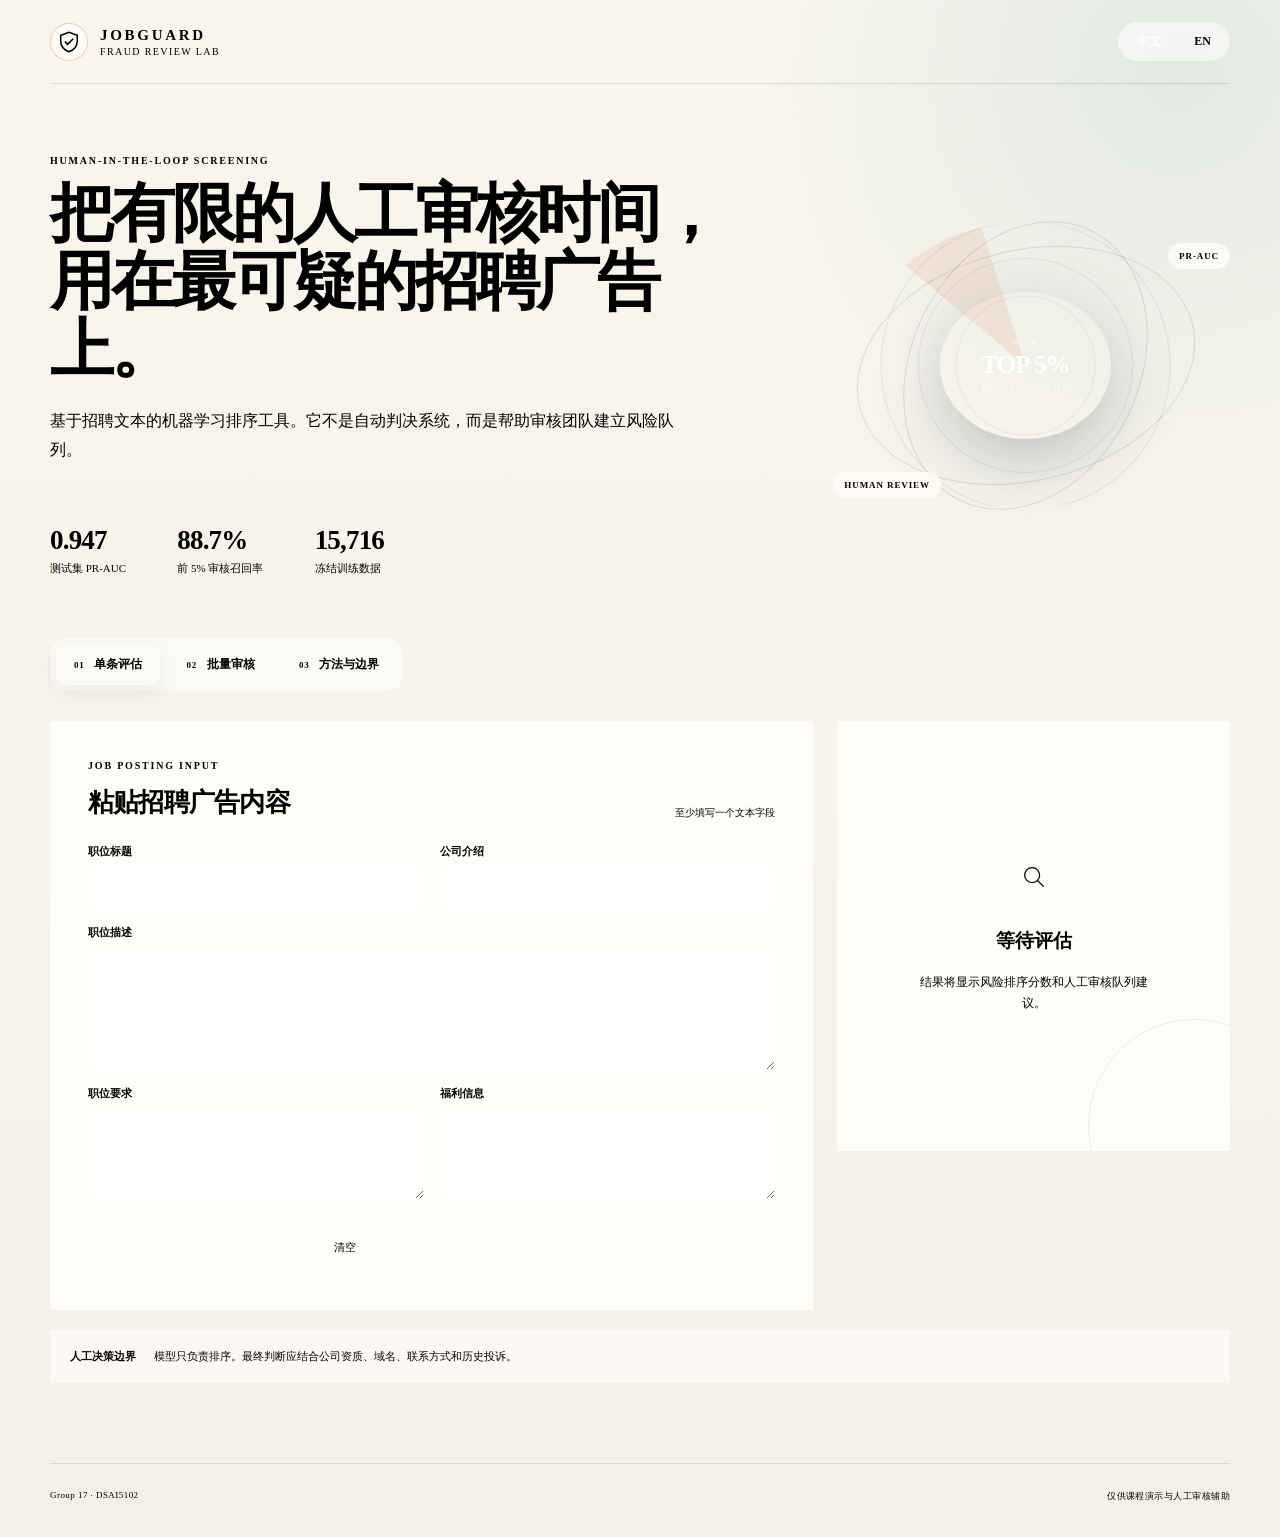
==== JobGuard.html @ 3f1218dc "Add standalone offline HTML application" ====
<!doctype html>
<html lang="zh-CN">
<head>
  <meta charset="utf-8">
  <meta name="viewport" content="width=device-width, initial-scale=1">
  <meta name="description" content="Bilingual human-in-the-loop job fraud review assistant">
  <title>JobGuard | Offline Fraud Review Assistant</title>
  <style>
500;600;700;800&family=Noto+Sans+SC:wght@400;500;600;700;800&display=swap");

:root {
  --ink: #10233d;
  --ink-soft: #314158;
  --muted: #6b7686;
  --paper: #f7f3ea;
  --panel: #fffdf8;
  --line: #d8dee6;
  --line-soft: #e8ebef;
  --orange: #d35f24;
  --orange-soft: #fae9df;
  --teal: #1c7b75;
  --teal-soft: #e1f2ef;
  --red: #aa3f42;
  --shadow: 0 18px 60px rgba(16, 35, 61, 0.08);
  --radius: 22px;
  font-family: "Manrope", "Noto Sans SC", -apple-system, BlinkMacSystemFont, "Segoe UI", sans-serif;
  color: var(--ink);
  background: var(--paper);
}

* { box-sizing: border-box; }

html { scroll-behavior: smooth; }

body {
  margin: 0;
  min-width: 320px;
  background:
    radial-gradient(circle at 92% 4%, rgba(28, 123, 117, 0.10), transparent 27rem),
    linear-gradient(180deg, #f9f6ee 0%, #f4f0e8 100%);
}

button, input, textarea { font: inherit; }

button { cursor: pointer; }

a { color: inherit; text-decoration: none; }

.page-shell {
  width: min(1180px, calc(100% - 36px));
  margin: 0 auto;
}

.topbar {
  min-height: 84px;
  display: flex;
  align-items: center;
  justify-content: space-between;
  border-bottom: 1px solid rgba(16, 35, 61, 0.12);
}

.brand {
  display: inline-flex;
  align-items: center;
  gap: 12px;
}

.brand-mark {
  width: 38px;
  height: 38px;
  display: grid;
  place-items: center;
  color: var(--orange);
  border: 1px solid rgba(211, 95, 36, 0.3);
  background: rgba(255, 255, 255, 0.55);
  border-radius: 50%;
}

.brand-mark svg { width: 24px; height: 24px; }

.brand strong {
  display: block;
  font-size: 15px;
  letter-spacing: 0.18em;
}

.brand small {
  display: block;
  margin-top: 2px;
  color: var(--muted);
  font-size: 10px;
  letter-spacing: 0.14em;
  text-transform: uppercase;
}

.language-switch {
  display: flex;
  gap: 3px;
  padding: 4px;
  border: 1px solid var(--line);
  border-radius: 999px;
  background: rgba(255, 255, 255, 0.55);
}

.lang-btn {
  border: 0;
  background: transparent;
  color: var(--muted);
  padding: 7px 15px;
  border-radius: 999px;
  font-size: 12px;
  font-weight: 700;
}

.lang-btn.active {
  background: var(--ink);
  color: white;
}

.hero {
  display: grid;
  grid-template-columns: minmax(0, 1.25fr) minmax(320px, 0.75fr);
  gap: clamp(28px, 7vw, 100px);
  align-items: center;
  padding: 70px 0 62px;
}

.eyebrow {
  margin: 0 0 12px;
  color: var(--orange);
  font-size: 10px;
  line-height: 1.4;
  font-weight: 800;
  letter-spacing: 0.18em;
}

.hero h1 {
  max-width: 760px;
  margin: 0;
  font-size: clamp(38px, 5vw, 66px);
  line-height: 1.06;
  letter-spacing: -0.05em;
  font-weight: 800;
}

.hero-text {
  max-width: 640px;
  margin: 24px 0 0;
  color: var(--ink-soft);
  font-size: 16px;
  line-height: 1.8;
}

.metric-strip {
  display: flex;
  gap: clamp(22px, 4vw, 52px);
  margin-top: 36px;
  padding-top: 24px;
  border-top: 1px solid var(--line);
}

.metric strong {
  display: block;
  font-size: 27px;
  letter-spacing: -0.03em;
}

.metric span {
  display: block;
  margin-top: 5px;
  color: var(--muted);
  font-size: 11px;
}

.hero-visual {
  position: relative;
  min-height: 350px;
  border-radius: 50%;
  isolation: isolate;
}

.radar-grid {
  position: absolute;
  inset: 9%;
  border-radius: 50%;
  background:
    radial-gradient(circle, transparent 31%, rgba(16, 35, 61, 0.06) 31.5%, transparent 32%),
    radial-gradient(circle, transparent 48%, rgba(16, 35, 61, 0.07) 48.5%, transparent 49%),
    radial-gradient(circle, transparent 65%, rgba(16, 35, 61, 0.08) 65.5%, transparent 66%),
    conic-gradient(from 245deg, transparent 0 18%, rgba(211, 95, 36, 0.10) 18% 27%, transparent 27% 100%);
}

.risk-orbit {
  position: absolute;
  border: 1px solid rgba(16, 35, 61, 0.12);
  border-radius: 50%;
}

.orbit-one { inset: 17% 8% 17% 8%; transform: rotate(-14deg); }
.orbit-two { inset: 7% 22%; transform: rotate(26deg); }

.risk-core {
  position: absolute;
  inset: 29%;
  display: flex;
  flex-direction: column;
  align-items: center;
  justify-content: center;
  color: white;
  background: var(--ink);
  border-radius: 50%;
  box-shadow: 0 24px 70px rgba(16, 35, 61, 0.24);
}

.risk-core span,
.risk-core small {
  font-size: 9px;
  letter-spacing: 0.18em;
  color: rgba(255,255,255,0.65);
}

.risk-core strong {
  margin: 4px 0;
  font-size: 25px;
  letter-spacing: -0.03em;
}

.floating-label {
  position: absolute;
  padding: 8px 11px;
  border: 1px solid var(--line);
  border-radius: 999px;
  color: var(--muted);
  background: rgba(255, 253, 248, 0.85);
  font-size: 9px;
  font-weight: 700;
  letter-spacing: 0.1em;
}

.label-a { top: 15%; right: 0; }
.label-b { bottom: 12%; left: 3%; }

.tabs {
  display: flex;
  gap: 8px;
  padding: 6px;
  width: fit-content;
  border-radius: 16px;
  border: 1px solid var(--line);
  background: rgba(255, 255, 255, 0.58);
}

.tab {
  display: flex;
  align-items: center;
  gap: 10px;
  padding: 12px 18px;
  border: 0;
  border-radius: 11px;
  background: transparent;
  color: var(--muted);
  font-size: 12px;
  font-weight: 700;
}

.tab-index {
  font-size: 9px;
  color: var(--orange);
  letter-spacing: 0.08em;
}

.tab.active {
  background: var(--panel);
  color: var(--ink);
  box-shadow: 0 7px 22px rgba(16, 35, 61, 0.07);
}

.panel {
  display: none;
  padding: 30px 0 80px;
}

.panel.active { display: block; animation: rise 0.32s ease both; }

@keyframes rise {
  from { opacity: 0; transform: translateY(7px); }
  to { opacity: 1; transform: none; }
}

.workspace {
  display: grid;
  grid-template-columns: minmax(0, 1.4fr) minmax(300px, 0.72fr);
  gap: 24px;
  align-items: start;
}

.form-card,
.result-card,
.table-card,
.method-card,
.threshold-panel {
  border: 1px solid var(--line);
  background: rgba(255, 253, 248, 0.94);
  box-shadow: var(--shadow);
}

.form-card {
  padding: clamp(24px, 4vw, 38px);
  border-radius: var(--radius);
}

.section-heading {
  display: flex;
  align-items: end;
  justify-content: space-between;
  gap: 20px;
  margin-bottom: 24px;
}

.section-heading h2,
.threshold-panel h2 {
  margin: 0;
  font-size: 26px;
  letter-spacing: -0.03em;
}

.section-copy {
  margin: 9px 0 0;
  color: var(--muted);
  font-size: 13px;
}

.required-hint {
  color: var(--muted);
  font-size: 10px;
}

.field-grid {
  display: grid;
  gap: 16px;
}

.two-col { grid-template-columns: repeat(2, minmax(0, 1fr)); }

.field {
  display: grid;
  gap: 8px;
  margin-bottom: 16px;
}

.field > span {
  color: var(--ink-soft);
  font-size: 11px;
  font-weight: 700;
}

.field input,
.field textarea {
  width: 100%;
  border: 1px solid var(--line);
  border-radius: 12px;
  background: white;
  color: var(--ink);
  padding: 13px 14px;
  font-size: 13px;
  outline: none;
  resize: vertical;
  transition: border-color .18s, box-shadow .18s;
}

.field input:focus,
.field textarea:focus {
  border-color: var(--teal);
  box-shadow: 0 0 0 3px rgba(28, 123, 117, 0.10);
}

.form-actions {
  display: flex;
  align-items: center;
  gap: 18px;
  margin-top: 8px;
}

.primary-btn,
.secondary-btn {
  border-radius: 999px;
  font-weight: 700;
  transition: transform .18s, box-shadow .18s, background .18s;
}

.primary-btn {
  display: inline-flex;
  justify-content: center;
  align-items: center;
  gap: 15px;
  border: 1px solid var(--ink);
  background: var(--ink);
  color: white;
  padding: 14px 24px;
  min-width: 220px;
  font-size: 12px;
}

.primary-btn:hover { transform: translateY(-1px); box-shadow: 0 12px 26px rgba(16,35,61,.18); }
.primary-btn:disabled { opacity: .55; cursor: wait; }
.primary-btn .arrow { color: var(--orange); font-size: 18px; }

.secondary-btn {
  display: inline-flex;
  justify-content: center;
  align-items: center;
  border: 1px solid var(--line);
  background: white;
  color: var(--ink);
  padding: 12px 18px;
  font-size: 11px;
}

.secondary-btn:hover { border-color: var(--ink); }
.compact { padding: 10px 15px; }

.text-btn {
  border: 0;
  background: transparent;
  color: var(--muted);
  padding: 8px;
  font-size: 11px;
}

.result-card {
  position: sticky;
  top: 20px;
  min-height: 430px;
  padding: 28px;
  border-radius: var(--radius);
  overflow: hidden;
}

.result-card::after {
  content: "";
  position: absolute;
  right: -70px;
  bottom: -80px;
  width: 210px;
  height: 210px;
  border: 1px solid rgba(16, 35, 61, 0.08);
  border-radius: 50%;
}

.result-empty {
  height: 370px;
  display: flex;
  flex-direction: column;
  align-items: center;
  justify-content: center;
  text-align: center;
}

.empty-icon {
  width: 68px;
  height: 68px;
  display: grid;
  place-items: center;
  color: var(--teal);
  border-radius: 50%;
  background: var(--teal-soft);
}

.empty-icon svg { width: 30px; }
.result-empty h3 { margin: 17px 0 6px; }
.result-empty p { max-width: 230px; color: var(--muted); font-size: 12px; line-height: 1.7; }

.result-content { position: relative; z-index: 1; }
.priority-pill {
  display: inline-flex;
  padding: 7px 12px;
  border-radius: 999px;
  background: var(--teal-soft);
  color: var(--teal);
  font-size: 11px;
  font-weight: 800;
}

.priority-pill.high { background: var(--orange-soft); color: var(--orange); }
.priority-pill.medium { background: #fff1d6; color: #99610d; }
.priority-pill.low { background: #e9f3e0; color: #567532; }

.score-line {
  display: flex;
  align-items: end;
  justify-content: space-between;
  margin: 30px 0 16px;
  color: var(--muted);
  font-size: 12px;
}

.score-line strong {
  color: var(--ink);
  font-size: 44px;
  line-height: 1;
  letter-spacing: -0.06em;
}

.risk-meter {
  position: relative;
  height: 16px;
  padding: 3px;
  border-radius: 999px;
  background: #e9e5dc;
}

.risk-track {
  width: 100%;
  height: 10px;
  border-radius: 999px;
  background: linear-gradient(90deg, #7da58f, #e2b44b 53%, #d35f24);
}

.risk-marker {
  position: absolute;
  top: -4px;
  left: 0;
  width: 4px;
  height: 24px;
  border-radius: 8px;
  background: var(--ink);
  box-shadow: 0 0 0 4px rgba(255,253,248,.9);
  transform: translateX(0);
  transition: left .55s cubic-bezier(.2,.8,.2,1);
}

.risk-labels {
  display: flex;
  justify-content: space-between;
  margin-top: 8px;
  color: var(--muted);
  font-size: 9px;
}

.result-note {
  margin: 28px 0 20px;
  color: var(--muted);
  font-size: 11px;
  line-height: 1.7;
}

.boundary-note {
  display: flex;
  gap: 18px;
  margin-top: 20px;
  padding: 17px 20px;
  border-left: 3px solid var(--orange);
  background: rgba(255, 253, 248, 0.72);
  color: var(--muted);
  font-size: 11px;
  line-height: 1.7;
}

.boundary-note strong { color: var(--ink); white-space: nowrap; }

.upload-zone {
  display: flex;
  flex-direction: column;
  align-items: center;
  justify-content: center;
  min-height: 320px;
  padding: 36px;
  border: 1.5px dashed #b7c0ca;
  border-radius: var(--radius);
  text-align: center;
  background: rgba(255,253,248,.62);
  transition: border-color .2s, background .2s;
}

.upload-zone.dragover { border-color: var(--teal); background: var(--teal-soft); }
.upload-icon { display: grid; place-items: center; width: 56px; height: 56px; border-radius: 50%; background: var(--ink); color: white; font-size: 10px; letter-spacing: .08em; }
.upload-zone h3 { margin: 18px 0 7px; }
.upload-zone p { max-width: 570px; margin: 0 0 20px; color: var(--muted); font-size: 12px; line-height: 1.7; }

.batch-status {
  margin: 18px 0;
  padding: 14px 17px;
  border-radius: 12px;
  background: var(--teal-soft);
  color: var(--teal);
  font-size: 12px;
}

.batch-status.error { background: #fae5e4; color: var(--red); }
.table-card { margin-top: 24px; border-radius: var(--radius); overflow: hidden; }
.table-toolbar { display: flex; justify-content: space-between; align-items: center; gap: 20px; padding: 22px 24px; border-bottom: 1px solid var(--line); }
.table-toolbar h3 { margin: 0; font-size: 18px; }
.table-scroll { max-height: 520px; overflow: auto; }
table { width: 100%; border-collapse: collapse; font-size: 11px; }
th, td { padding: 11px 14px; text-align: left; border-bottom: 1px solid var(--line-soft); white-space: nowrap; }
th { position: sticky; top: 0; background: var(--ink); color: white; font-size: 10px; letter-spacing: .03em; }
tbody tr:hover { background: #f8f5ee; }

.method-grid {
  display: grid;
  grid-template-columns: repeat(4, minmax(0, 1fr));
  gap: 16px;
}

.method-card {
  min-height: 250px;
  padding: 26px;
  border-radius: var(--radius);
}

.method-card.accent { background: var(--ink); color: white; border-color: var(--ink); }
.method-number { display: block; color: var(--orange); font-size: 10px; font-weight: 800; letter-spacing: .14em; }
.method-card h3 { margin: 42px 0 12px; font-size: 17px; }
.method-card p { margin: 0; color: var(--muted); font-size: 12px; line-height: 1.8; }
.method-card.accent p { color: rgba(255,255,255,.67); }

.threshold-panel {
  display: flex;
  gap: 30px;
  justify-content: space-between;
  align-items: center;
  margin-top: 18px;
  padding: 26px;
  border-radius: var(--radius);
}

.threshold-cards { display: flex; gap: 10px; }
.threshold-item { min-width: 120px; padding: 14px 16px; border-radius: 13px; background: var(--paper); }
.threshold-item span { display: block; color: var(--muted); font-size: 10px; }
.threshold-item strong { display: block; margin-top: 6px; font-size: 18px; }

.hidden { display: none !important; }

footer {
  display: flex;
  justify-content: space-between;
  padding: 26px 0 34px;
  border-top: 1px solid rgba(16,35,61,.12);
  color: var(--muted);
  font-size: 9px;
  letter-spacing: .05em;
}

@media (max-width: 900px) {
  .hero { grid-template-columns: 1fr; }
  .hero-visual { max-width: 420px; margin: 0 auto; width: 100%; }
  .workspace { grid-template-columns: 1fr; }
  .result-card { position: static; }
  .method-grid { grid-template-columns: repeat(2, minmax(0, 1fr)); }
  .threshold-panel { flex-direction: column; align-items: flex-start; }
}

@media (max-width: 640px) {
  .page-shell { width: min(100% - 24px, 1180px); }
  .hero { padding-top: 44px; }
  .hero h1 { font-size: 40px; }
  .metric-strip { gap: 16px; }
  .metric strong { font-size: 23px; }
  .metric span { font-size: 9px; }
  .tabs { width: 100%; overflow-x: auto; }
  .tab { flex: 1 0 auto; padding: 11px 12px; }
  .two-col { grid-template-columns: 1fr; }
  .section-heading, .table-toolbar, .boundary-note, footer { align-items: flex-start; flex-direction: column; }
  .method-grid { grid-template-columns: 1fr; }
  .method-card { min-height: 205px; }
  .threshold-cards { flex-wrap: wrap; }
  .form-card, .result-card { padding: 21px; }
}

</style>
</head>
<body>
  <div class="page-shell">
    <header class="topbar">
      <a class="brand" href="#">
        <span class="brand-mark" aria-hidden="true">
          <svg viewBox="0 0 32 32" role="img">
            <path d="M16 3 27 7v8c0 7-4.7 11.7-11 14C9.7 26.7 5 22 5 15V7l11-4Z" fill="none" stroke="currentColor" stroke-width="2"/>
            <path d="m11 16 3.1 3.1L21 12.3" fill="none" stroke="currentColor" stroke-width="2.2" stroke-linecap="round" stroke-linejoin="round"/>
          </svg>
        </span>
        <span>
          <strong>JOBGUARD</strong>
          <small>Fraud review lab</small>
        </span>
      </a>
      <div class="language-switch" role="group" aria-label="Language">
        <button class="lang-btn active" data-lang="zh" type="button">中文</button>
        <button class="lang-btn" data-lang="en" type="button">EN</button>
      </div>
    </header>

    <main>
      <section class="hero">
        <div class="hero-copy">
          <p class="eyebrow" data-i18n="hero_eyebrow">HUMAN-IN-THE-LOOP SCREENING</p>
          <h1 data-i18n="hero_title">把有限的人工审核时间，用在最可疑的招聘广告上。</h1>
          <p class="hero-text" data-i18n="hero_text">
            基于招聘文本的机器学习排序工具。它不是自动判决系统，而是帮助审核团队建立风险队列。
          </p>
          <div class="metric-strip">
            <div class="metric">
              <strong>0.947</strong>
              <span data-i18n="metric_test_ap">测试集 PR-AUC</span>
            </div>
            <div class="metric">
              <strong>88.7%</strong>
              <span data-i18n="metric_recall">前 5% 审核召回率</span>
            </div>
            <div class="metric">
              <strong>15,716</strong>
              <span data-i18n="metric_records">冻结训练数据</span>
            </div>
          </div>
        </div>
        <div class="hero-visual" aria-hidden="true">
          <div class="radar-grid"></div>
          <div class="risk-orbit orbit-one"></div>
          <div class="risk-orbit orbit-two"></div>
          <div class="risk-core">
            <span>RISK</span>
            <strong>TOP 5%</strong>
            <small>REVIEW QUEUE</small>
          </div>
          <span class="floating-label label-a">PR-AUC</span>
          <span class="floating-label label-b">HUMAN REVIEW</span>
        </div>
      </section>

      <nav class="tabs" aria-label="Application sections">
        <button class="tab active" data-tab="assess" type="button">
          <span class="tab-index">01</span>
          <span data-i18n="tab_single">单条评估</span>
        </button>
        <button class="tab" data-tab="batch" type="button">
          <span class="tab-index">02</span>
          <span data-i18n="tab_batch">批量审核</span>
        </button>
        <button class="tab" data-tab="method" type="button">
          <span class="tab-index">03</span>
          <span data-i18n="tab_method">方法与边界</span>
        </button>
      </nav>

      <section id="panel-assess" class="panel active">
        <div class="workspace">
          <form id="assess-form" class="form-card">
            <div class="section-heading">
              <div>
                <p class="eyebrow" data-i18n="form_eyebrow">JOB POSTING INPUT</p>
                <h2 data-i18n="form_title">粘贴招聘广告内容</h2>
              </div>
              <span class="required-hint" data-i18n="required_hint">至少填写一个文本字段</span>
            </div>

            <div class="field-grid two-col">
              <label class="field">
                <span data-i18n="field_title">职位标题</span>
                <input id="title" name="title" type="text" data-placeholder="title_placeholder" autocomplete="off">
              </label>
              <label class="field">
                <span data-i18n="field_company">公司介绍</span>
                <input id="company_profile" name="company_profile" type="text" data-placeholder="company_placeholder" autocomplete="off">
              </label>
            </div>
            <label class="field">
              <span data-i18n="field_description">职位描述</span>
              <textarea id="description" name="description" rows="6" data-placeholder="description_placeholder"></textarea>
            </label>
            <div class="field-grid two-col">
              <label class="field">
                <span data-i18n="field_requirements">职位要求</span>
                <textarea id="requirements" name="requirements" rows="4" data-placeholder="requirements_placeholder"></textarea>
              </label>
              <label class="field">
                <span data-i18n="field_benefits">福利信息</span>
                <textarea id="benefits" name="benefits" rows="4" data-placeholder="benefits_placeholder"></textarea>
              </label>
            </div>
            <div class="form-actions">
              <button id="assess-submit" class="primary-btn" type="submit">
                <span data-i18n="assess_button">评估审核优先级</span>
                <span class="arrow" aria-hidden="true">→</span>
              </button>
              <button id="clear-form" class="text-btn" type="button" data-i18n="clear_button">清空</button>
            </div>
          </form>

          <aside class="result-card" aria-live="polite">
            <div class="result-empty" id="result-empty">
              <div class="empty-icon">
                <svg viewBox="0 0 48 48" aria-hidden="true">
                  <circle cx="21" cy="21" r="12" fill="none" stroke="currentColor" stroke-width="2"/>
                  <path d="m30 30 9 9" stroke="currentColor" stroke-width="2" stroke-linecap="round"/>
                </svg>
              </div>
              <h3 data-i18n="result_empty_title">等待评估</h3>
              <p data-i18n="result_empty_text">结果将显示风险排序分数和人工审核队列建议。</p>
            </div>
            <div class="result-content hidden" id="result-content">
              <p class="eyebrow" data-i18n="result_eyebrow">REVIEW PRIORITY</p>
              <div id="priority-pill" class="priority-pill"></div>
              <div class="score-line">
                <span data-i18n="result_score_label">风险排序分数</span>
                <strong id="score-value">0.000</strong>
              </div>
              <div class="risk-meter">
                <div class="risk-track"></div>
                <div id="risk-marker" class="risk-marker"></div>
              </div>
              <div class="risk-labels">
                <span data-i18n="risk_routine">常规</span>
                <span data-i18n="risk_low">低</span>
                <span data-i18n="risk_medium">中</span>
                <span data-i18n="risk_high">高</span>
              </div>
              <p class="result-note" data-i18n="result_note">
                分数用于相对排序，不是概率，也不能单独作为诈骗结论。
              </p>
              <button id="assess-again" class="secondary-btn" type="button" data-i18n="assess_again">
                评估另一条广告
              </button>
            </div>
          </aside>
        </div>
        <div class="boundary-note">
          <strong data-i18n="boundary_title">人工决策边界</strong>
          <span data-i18n="boundary_text">模型只负责排序。最终判断应结合公司资质、域名、联系方式和历史投诉。</span>
        </div>
      </section>

      <section id="panel-batch" class="panel">
        <div class="section-heading">
          <div>
            <p class="eyebrow" data-i18n="batch_eyebrow">BATCH TRIAGE</p>
            <h2 data-i18n="batch_title">批量生成审核队列</h2>
            <p class="section-copy" data-i18n="batch_copy">上传 CSV，模型会按风险分数排序并生成可下载结果。</p>
          </div>
          <a id="sample-download" class="secondary-btn compact" href="#" data-i18n="sample_download">下载示例 CSV</a>
        </div>
        <div class="upload-zone" id="upload-zone">
          <input id="csv-file" type="file" accept=".csv,text/csv" hidden>
          <div class="upload-icon">CSV</div>
          <h3 data-i18n="upload_title">拖入文件或点击选择</h3>
          <p data-i18n="upload_text">支持 job_id、title、company_profile、description、requirements、benefits 列。</p>
          <button id="choose-file" class="secondary-btn" type="button" data-i18n="choose_file">选择 CSV</button>
        </div>
        <div id="batch-status" class="batch-status hidden"></div>
        <div id="batch-results" class="table-card hidden">
          <div class="table-toolbar">
            <div>
              <p class="eyebrow" data-i18n="batch_result_eyebrow">RANKED RESULTS</p>
              <h3 id="batch-summary"></h3>
            </div>
            <button id="download-results" class="primary-btn compact" type="button" data-i18n="download_results">下载结果 CSV</button>
          </div>
          <div class="table-scroll">
            <table id="results-table">
              <thead></thead>
              <tbody></tbody>
            </table>
          </div>
        </div>
      </section>

      <section id="panel-method" class="panel">
        <div class="method-grid">
          <article class="method-card">
            <span class="method-number">01</span>
            <h3 data-i18n="method_1_title">文本转为特征</h3>
            <p data-i18n="method_1_text">标题、公司介绍、职位描述、要求和福利被合并，并转换为 TF-IDF 一元词与二元词特征。</p>
          </article>
          <article class="method-card">
            <span class="method-number">02</span>
            <h3 data-i18n="method_2_title">线性模型排序</h3>
            <p data-i18n="method_2_text">Linear SVM 输出风险排序分数。模型根据验证集表现选择，而不是根据测试集反复调参。</p>
          </article>
          <article class="method-card">
            <span class="method-number">03</span>
            <h3 data-i18n="method_3_title">固定审核预算</h3>
            <p data-i18n="method_3_text">按 top 5%、10%、20% 建立审核队列，衡量有限人工时间能发现多少欺诈广告。</p>
          </article>
          <article class="method-card accent">
            <span class="method-number">!</span>
            <h3 data-i18n="method_4_title">不是概率，也不是判决</h3>
            <p data-i18n="method_4_text">SVM 分数没有经过概率校准。模型基于历史英文数据，不能替代人工调查或法律判断。</p>
          </article>
        </div>
        <div class="threshold-panel">
          <div>
            <p class="eyebrow" data-i18n="threshold_eyebrow">VALIDATION CUTOFFS</p>
            <h2 data-i18n="threshold_title">审核优先级阈值</h2>
          </div>
          <div id="threshold-cards" class="threshold-cards"></div>
        </div>
      </section>
    </main>

    <footer>
      <span>Group 17 · DSAI5102</span>
      <span data-i18n="footer_text">仅供课程演示与人工审核辅助</span>
    </footer>
  </div>

  <script>
const JOBGUARD_MODEL = {"features":["00","00 am","00 hour","00 hr","00 per","00 pm","00 to","000","000 00","000 000","000 candidates","000 companies","000 customers","000 depending","000 developers","000 employees","000 events","000 for","000 in","000 keystrokes","000 of","000 paying","000 people","000 per","000 products","000 professionals","000 projects","000 rated","000 retail","000 sq","000 sqft","000 square","000 tax","000 to","000 users","000 videos","000 websites","0001pt","0001pt mso","00am","00am 00pm","00am to","00pm","02","03","04","0400","06","08","08 14","09","0cm","0cm 4pt","0in","0in 4pt","0in line","0in mso","0pt","0pt font","0pt mso","10","10 00","10 000","10 0pt","10 12","10 15","10 20","10 and","10 hours","10 in","10 minutes","10 of","10 paid","10 to","10 years","10 you","100","100 000","100 and","100 best","100 big","100 biggest","100 boredom","100 company","100 countries","100 deloitte","100 demand","100 employees","100 family","100 million","100 mobile","100 of","100 people","100 pounds","100 publicly","100 specially","100 success","100 virtual","100 virtual100","100 years","1000","1000 customers","1000 on","100k","101","101 lehi","105","105 san","1099","10am","10g","10m","10th","10th st","11","11 00","11 0pt","11 14","11 years","110","110 positions","110 summarythis","115","115 mso","11am","11g","11th","11th best","12","12 00","12 000","12 15","12 hour","12 month","12 months","12 per","12 years","120","120 million","1200","1200 east","125","125 countries","13","13 languages","13 years","130","14","14 00","14 000","14 to","14 years","140","140 years","15","15 000","15 20","15 30","15 750","15 commission","15 days","15 hours","15 minutes","15 of","15 per","15 year","15 years","150","150 000","150 countries","1500","1500 job","1500 jobs","1500 usd","15th","16","16 18","16 24","160","1600","1600 websites","17","17 is","17 years","170","1750","1750 corpus","18","18 000","18 call","18 months","18 year","18 years","180","180 day","180 new","1853","1853 and","186","186 destinations","1871","1871 from","1871 has","1871 is","1871 isn","19","19 years","1929","1929 by","1929 the","1943","1943 branch","1950","1950 and","1956","1956 the","1960","1960 after","1963","1963 and","1964","1964 as","1970","1970 under","1972","1972 and","1973","1976","1976 significant","1978our","1978our goal","1980","1982","1982 we","1984","1985","1987","1988","1988 working","1989","1989 we","1991","1991 from","1992","1992 for","1993","1994","1994 as","1995","1995 the","1997","1997 founded","1998","1998 the","1999","1999 we","1b","1m","1pm","1st","1st and","1st of","20","20 00","20 000","20 30","20 automatically","20 days","20 different","20 hottest","20 hours","20 of","20 or","20 passionate","20 per","20 to","20 years","200","200 000","200 cost","200 employees","200 environmental","200 in","200 papa","200 people","200 staff","2000","2000 and","2000 organizations","2001","2001 is","2002","2002 and","2003","2003 2008","2003 we","2004","2004 and","2005","2005 2008","2005 and","2005 as","2005 in","2005 today","2005 we","2006","2006 by","2006 we","2007","2007 2010","2007 and","2007 to","2008","2008 2012","2008 and","2008 r2","2009","2009 and","2009 industrial","2009 launched","2009 the","2009 we","200k","201","201 mcallen","2010","2010 2013","2010 and","2010 by","2010 hot","2010 in","2010 since","2010 we","2011","2011 2012","2011 and","2011 in","2011 intercom","2011 medopad","2011 national","2011 victor","2011 we","2011 with","2012","2012 and","2012 by","2012 spotsource","2012 we","2013","2013 and","2013 massive","2013 now","2013 setting","2013 the","2013 turnover","2013 we","2013top","2013top shop","2013what","2013what we","2013work","2013work in","2014","2014 and","2014 at","2014 optimal","2014 qubit","2014 this","2014 top","2014 we","2014 with","2014please","2014please note","2015","2015 we","2016","2016 to","2018","2018 ryanair","202","207","207 miami","20m","21","21 years","210","210 32","210 north","21m","21m and","21st","21st century","22","22 000","22 million","220","220 year","23","23464","23464 attn","24","24 365","24 7comprehensive","24 days","24 for","24 hour","24 hours","24 if","24 networks","24 year","24x7","24x7 access","25","25 000","25 countries","25 days","25 hours","25 hr","25 million","25 of","25 offices","25 people","25 years","250","250 000","250 employees","250 million","250 monks","250 permanent","250 positions","252","252 arlington","252 san","25k","26","27","28","28 000","28 days","29","2907","2907 interviewing","2907 this","2d","2m","2nd","2yrs","30","30 000","30 210","30 am","30 countries","30 days","30 grooming","30 hours","30 million","30 minutes","30 more","30 off","30 office","30 pm","30 pounds","30 research","30 to","30 we","30 year","30 years","300","300 million","300 new","300 stores","30am","30k","30pm","31","32","32 59","32 countries","33","33 546","33073office","33073office phone_c90b6ca89acd18d9e31ea3590b4ad76605721bc372025598fe9e1e60cf428551","33169","33169 keywords","34","34 years","35","35 000","35 markets","35 million","35 years","350","350 gr","35k","35m","35m in","36","360","360 degree","360 survey","361","361 400","365","37","39","39 33","3d","3d graphics","3d modeling","3d printer","3d printing","3g","3m","3rd","3rd level","3rd parties","3rd party","40","40 000","40 50","40 billion","40 countries","40 hour","40 hours","40 hrs","40 lbs","40 markets","40 million","40 vacation","40 years","400","400 2907","401","401 and","401 benefits","401 plan","401 retirement","401 with","401k","401k and","401k plan","401k program","401k retirement","401k url_c801649eeb4007728c8f41b2d6629d92c2295ff77e1f2d401d7696ce3569db63","401k we","401k with","40k","410","410 houston","4100","4100 powerline","417","417 houston","42","424","424 9651","44","45","45 000","45 countries","45 languages","45 states","450","450 locations","454","454 houston","45k","45k 67k","46","47","47 hour","47billion","47billion is","48","49","4pm","4pt","4pt 0in","4pt mso","4th","4th biggest","50","50 000","50 and","50 award","50 billion","50 countries","50 general","50 grossing","50 growth","50 hr","50 lbs","50 locally","50 million","50 of","50 on","50 per","50 personsimprove","50 pounds","50 years","500","500 000","500 and","500 certified","500 clients","500 companies","500 design","500 employees","500 global","500 highly","500 partner","500 people","500 per","500 unify","5000","5000 list","5000 sqft","501","50k","50lbs","511","511 harlingen","524","529","53","530","530 dallas","546","546 uae","55","55 lbs","55 pounds","55 team","55lbs","55lbs or","56","56 39","59","59 350","5m","5pm","5pm 361","60","60 000","60 by","60 days","60 markets","60 million","60 second","60 years","600","600 daily","600 engineers","600 low","60k","62","62 employees","63","65","65 000","650","650mm","650mm in","6520","6520 indian","66","67","67k","67k per","69","69 bases","6am","6pm","6th","70","70 000","70 million","70 of","700","700 clients","700 contracted","7000","7000 hours","703","70m","70m year","71","71 markets","737","737 800","75","75 lbs","75 of","75 pounds","75 travel","750","75244222","75244222 van","757","757 424","75lbs","75lbs drug","760114101","760114101 mcewen","77","77 per","770362201","770362201 collins","770589896","770589896 bissonnet","770921100","770921100 nasa","782292855","782292855 mangum","782323463","782323463 magic","7840115600","7840115600 san","785041111","785041111 park","785501001","785501001 10th","7am","7comprehensive","7comprehensive reference","7m","7m people","80","80 000","80 hour","80 of","80 vacation","80 years","800","800 aircraft","8000","8000 professionals","802","80k","81","81 offices","84043","84043 with","85","86","86 million","8am","8am 5pm","8pm","8th","90","90 000","90 and","90 day","90 days","90 of","90 off","90 people","90 seconds","90 url_8c5dd1806f97ab90876d9daebeb430f682dbc87e2f01549b47e96c7bff2ea17e","90 url_e2ad0bde3f09a0913a486abdbb1e6ac373bb3310f64b1fbcf550049bcba4a17b","90 url_fbe6559afac620a3cd2c22281f7b8d0eef56a73e3d9a311e2f1ca13d081dd630","9000","9000 customer","90k","90k inclusive","92","92 000","95","95 hour","950","9651","9651 and","971","971 56","98","99","99 mso","9am","9am 5pm","9am 6pm","9am isn","9pm","TM","TM our","TM this","TM we","aa","aaa","aan","aan de","aan die","aan het","ab","abakus","abap","abc","abc sales","abc supply","aberdeen","aberdeen durham","abilities","abilities and","abilities are","abilities as","abilities then","abilities to","abilitiesexperience","abilitiesexperience executing","ability","ability and","ability in","ability of","ability required","ability to","abilityability","abilityability to","able","able and","able to","abound","about","about 30","about 50","about all","about and","about any","about apex","about apexapex","about argenta","about at","about being","about both","about bringing","about building","about caring","about changing","about collaboration","about creating","about customer","about delivering","about design","about developing","about digital","about disability","about doing","about each","about events","about every","about finding","about food","about getting","about great","about hands","about helping","about how","about improving","about in","about it","about making","about managing","about mobile","about new","about organizations","about our","about paper","about people","about product","about products","about providing","about quality","about sending","about social","about software","about sprint","about technology","about that","about the","about their","about these","about this","about to","about treating","about trying","about twenty","about ucp","about us","about using","about uswe","about we","about web","about what","about where","about which","about workable","about working","about you","about your","about yourself","about youyou","above","above all","above and","above average","above location","above market","above mentioned","above our","above the","above themselves","above your","abreast","abreast of","abroad","abroad and","abroad conversational","abroad driven","abroad moni","abroad open","abroad play","abroad to","abroad we","abroad without","absence","absence of","absolute","absolutely","absolutely free","absolutely love","absolutely no","abstract","abuse","abuse counselor","abzorba","abzorba games","ac","ac dc","aca","academia","academia we","academic","academic and","academic background","academic challenge","academic credentials","academic environment","academic excellence","academic needs","academic record","academy","academy blik","acca","accel","accel partners","accelerate","accelerate our","accelerate the","accelerate their","accelerated","accelerating","acceleration","accelerator","accelerator graduates","accelerator in","accenture","accept","accept and","accept applications","accept mediocritymust","accept ownership","accept payments","accept unsolicited","acceptable","acceptable for","acceptable the","acceptance","acceptance criteria","acceptance testing","accepted","accepted accounting","accepting","accepting resumes","access","access and","access control","access funding","access grammar","access patient","access to","access your","accessibility","accessible","accessible and","accessible technology","accessing","accessories","accessquiet","accessquiet work","accessunlimited","accessunlimited vacation","accident","accident we","accidental","accidental death","accidents","accion","accion story","acclaimed","acclaimed scientists","accolades","accolades including","accommodate","accommodation","accommodation and","accommodation due","accommodation for","accommodation leave","accommodations","accommodations are","accommodations may","accommodationsability","accommodationsability to","accommodationssort","accommodationssort and","accommodationswillingness","accommodationswillingness and","accompanied","accompanied by","accompany","accomplish","accomplish goals","accomplish more","accomplished","accomplishes","accomplishing","accomplishing related","accomplishment","accomplishments","accordance","accordance with","according","according to","accordingly","accordingly everyone","accordinglywork","accordinglywork in","account","account amp","account and","account coordinator","account development","account director","account executive","account executiveas","account executives","account for","account fsa","account information","account management","account manager","account managers","account planningsuccessfully","account plans","account prioritization","account reconciliations","account resourcing","account strategyeffectively","account team","account the","accountabilities","accountabilities would","accountability","accountability and","accountability for","accountable","accountable and","accountable for","accountable gym","accountable to","accountable we","accountablegym","accountablegym membership","accountancy","accountant","accountant to","accountant will","accountants","accountants and","accountcommuter","accountcommuter benefitspromotional","accounted","accounting","accounting and","accounting clerk","accounting department","accounting experience","accounting finance","accounting for","accounting functions","accounting human","accounting is","accounting manager","accounting operations","accounting or","accounting principles","accounting software","accounting system","accounting systems","accounting team","accounts","accounts and","accounts for","accounts in","accounts including","accounts payable","accounts receivable","accounts the","accounts to","accounts we","accounts when","accounts with","accounts within","accounts you","accountshandle","accountshandle customer","accountslife","accountslife insurance","accreditation","accreditations","accreditations including","accredited","accredited college","accredited medication","accredited university","accruals","accrue","accrued","accuracy","accuracy and","accuracy for","accuracy of","accuracyperform","accuracyperform data","accurate","accurate and","accurate data","accurate delivery","accurate forecasts","accurate information","accurate manner","accurate records","accurate reporting","accurately","accurately and","accurately to","accuride","accuride precision","achieve","achieve american","achieve and","achieve astounding","achieve business","achieve common","achieve company","achieve goals","achieve great","achieve industry","achieve long","achieve maximum","achieve operational","achieve our","achieve positive","achieve results","achieve revenue","achieve sales","achieve success","achieve that","achieve the","achieve their","achieve these","achieve this","achieve your","achieved","achieved by","achieved through","achievement","achievement and","achievement of","achievements","achievements and","achiever","achievers","achievers we","achieves","achieving","achieving high","achieving results","achieving sales","achieving targets","achieving ten","achieving the","acknowledge","acknowledge that","acknowledged","acknowledgement","acls","acquire","acquire and","acquire new","acquired","acquired by","acquired from","acquired skills","acquiring","acquiring and","acquiring new","acquisition","acquisition and","acquisition engagement","acquisition firm","acquisition marketing","acquisition of","acquisition partners","acquisition processessuccessfully","acquisition staffing","acquisition team","acquisition testing","acquisitions","acquisitions and","acre","acrobat","across","across 18","across 60","across 600","across 81","across all","across any","across australia","across both","across broad","across canada","across channels","across departments","across different","across disciplines","across entire","across europe","across functions","across international","across london","across many","across more","across multiple","across north","across number","across our","across paid","across platforms","across range","across several","across teams","across the","across three","across varied","across variety","across various","across wide","act","act and","act as","act fdcpa","act in","act of","act on","actieve","acting","acting as","action","action agencies","action and","action are","action as","action employer","action equal","action is","action items","action oriented","action partnership","action plan","action plans","action sports","action to","action was","actionable","actionable and","actionable as","actionable insights","actionable user","actions","actions and","actions are","actions in","actions to","actionscript","activate","activating","activation","activations","active","active academic","active and","active candidate","active classroom","active directory","active imagination","active in","active listening","active role","active users","actively","actively foster","actively involved","actively listening","actively monitor","actively participate","actively participating","actively recruiting","actively seeking","actively seeks","actively used","activiteiten","activiteiten op","activities","activities amp","activities and","activities are","activities as","activities for","activities in","activities include","activities including","activities job","activities of","activities on","activities perform","activities provide","activities sorting","activities such","activities that","activities the","activities to","activities we","activities which","activities will","activities with","activities within","activities you","activitiesdemonstrated","activitiesdemonstrated experience","activitiestraining","activitiestraining amp","activity","activity and","activity in","activity of","activity on","activity reports","activity to","acts","acts as","actual","actually","actually huge","actually matter","actually want","acumen","acumen and","acumen to","acupuncture","acupuncture daily","acute","acute care","ad","ad amp","ad campaigns","ad copy","ad delivery","ad exchange","ad hoc","ad inventory","ad network","ad networks","ad operations","ad sales","ad serving","ad tech","ad units","ada","adapt","adapt and","adapt easily","adapt english","adapt material","adapt quickly","adapt the","adapt to","adaptability","adaptability and","adaptable","adaptable and","adaptable to","adapting","adapting to","adaptive","adapts","adbrain","adcash","adcash platform","adcopy","adcopy and","add","add an","add greater","add intelligence","add more","add new","add on","add ons","add to","add value","added","added advantage","added philosophy","added services","added to","added value","addicted","addicted patients","addiction","addiction and","addiction to","addiction we","addictions","adding","adding context","adding new","adding team","adding to","adding value","adding wilsonart","addition","addition each","addition mercer","addition the","addition this","addition to","addition we","addition you","additional","additional benefits","additional day","additional duties","additional employee","additional hours","additional information","additional language","additional languages","additional products","additional requirements","additional responsibilities","additional services","additional skills","additional tasks","additionally","additionally the","additionally you","additions","additions were","additive","additive manufacturing","address","address 4100","address and","address customer","address email_e8efcf62a68b682bfb8fcc86c8c05ec5b0b8c9afa3310079ab513dbf73ccfd25","address is","address the","address their","addressed","addresses","addresses the","addressing","addressing the","adds","adept","adept at","adequate","adequately","adform","adform is","adhere","adhere and","adhere to","adhered","adhered to","adherence","adherence to","adheres","adheres to","adhering","adhering to","adidas","adjust","adjust quickly","adjust to","adjusted","adjusting","adjustments","adjustments as","adjustments to","adjusts","adkins","adkins url_ed9094c60184b8a4975333957f05be37e69d3cdb68decc9dd9a4242733cfd7f7","adm","admin","admin and","admin apprenticeship","admin assistant","admin during","admin nvq","admin support","administer","administer companies","administer medications","administered","administering","administering medication","administers","administration","administration and","administration duties","administration experience","administration for","administration in","administration of","administration or","administration skills","administration tasks","administration time","administrations","administrations all","administrative","administrative and","administrative assistant","administrative duties","administrative experience","administrative functions","administrative it","administrative skills","administrative skillsdemonstrated","administrative staff","administrative support","administrative tasks","administrative these","administrative work","administrator","administrator for","administrator to","administrator will","administrators","administrators and","admission","admission app","admissions","admitting","admitting mistakes","adobe","adobe creative","adobe cs","adobe illustrator","adobe photoshop","adopt","adopt new","adopted","adopted by","adopting","adoption","adoption and","adoption of","adoption with","adp","ads","ads and","ads every","ads here","ads per","ads security","adt","adtech","adtech space","adthena","adthena is","adult","adults","adults who","adults with","advance","advance in","advance our","advance the","advance within","advance without","advance your","advanced","advanced analytics","advanced applications","advanced degree","advanced excel","advanced experience","advanced french","advanced internal","advanced knowledge","advanced level","advanced machine","advanced math","advanced mobile","advanced simple","advanced skills","advanced technologies","advanced threat","advanced understanding","advanced web","advancement","advancement and","advancement are","advancement as","advancement in","advancement mileage","advancement opportunities","advancement see","advancement through","advancement we","advancement within","advancements","advances","advancing","advantage","advantage but","advantage experience","advantage in","advantage of","advantage we","advantage with","advantageexperience","advantageous","advantages","advantages deliver","advantages is","advantages of","adventure","adventures","adventures in","adverse","adverse weather","advertise","advertised","advertisement","advertisements","advertisements served","advertisements which","advertiser","advertiser for","advertisers","advertisers adthena","advertisers and","advertisers like","advertisers to","advertising","advertising agencies","advertising agency","advertising and","advertising campaigns","advertising in","advertising industry","advertising inventory","advertising is","advertising marketing","advertising media","advertising network","advertising or","advertising platform","advertising retail","advertising sales","advertising social","advertising solutions","advertising space","advertising technology","advertising television","advertising veterans","advice","advice and","advice in","advice on","advice to","advise","advise and","advise on","advised","adviser","advisers","advisers adding","advisers and","advising","advisor","advisor and","advisor on","advisor services","advisor to","advisor websites","advisors","advisors and","advisors is","advisors partner","advisors we","advisory","advisory board","advisory domains","advisory services","advocacy","advocacy and","advocacy with","advocate","advocate construction","advocate for","advocates","advocates and","advocates of","advocating","adweek","adweek 2013what","adwords","adwords analytics","adwords and","adwords campaigns","ae","aecom","aegean","aegean airlines","aei","aei tei","aerial","aerial vehicles","aeronautics","aeronautics pharmaceutical","aerospace","aesthetic","aesthetics","affairs","affect","affect financial","affect the","affected","affecting","affecting the","affects","affiliate","affiliate manager","affiliate marketing","affiliate risking","affiliated","affiliates","affiliates and","affiliation","affinity","affinity for","affinity with","affirmative","affirmative action","afford","affordable","affordable and","affordable benefits","affordable housing","affordable medical","affordable outpatient","affordable tools","affordable treatment","affordably","affordably turn","afforded","afforded this","afforded whether","affords","affords plenty","aficionados","aficionados at","aflac","aflac health","aflac supplemental","aforementioned","afraid","afraid of","afraid to","africa","africa and","africa the","african","after","after 60","after 90","after adding","after all","after each","after effects","after first","after hours","after months","after one","after our","after six","after successful","after that","after the","after this","after training","after work","after year","after years","after you","afternoon","ag","ag unify","again","again by","against","against the","age","age color","age groups","age marital","age or","age religion","age sex","age sexual","aged","agencies","agencies alike","agencies amp","agencies and","agencies became","agencies in","agencies please","agencies publishers","agencies television","agencies the","agencies to","agencies we","agenciesif","agenciesif you","agency","agency and","agency based","agency best","agency environment","agency established","agency experience","agency focused","agency for","agency holidays","agency in","agency is","agency of","agency or","agency providing","agency recruitmentit","agency resumes","agency specialising","agency that","agency to","agency undertakes","agency we","agency with","agenda","agendas","agent","agent inbound","agent we","agents","agents and","agents chat","agents to","agents work","ages","aggregate","aggregation","aggregator","aggregator in","aggregators","aggregators ranging","aggressive","aggressive growth","aggressive sales","aggressively","aggressively expanding","agile","agile and","agile can","agile delivery","agile development","agile environment","agile methodologies","agile methodology","agile practices","agile process","agile product","agile project","agile scrum","agile software","agile startup","agile team","agile teams","agility","agility for","aging","agnostic","agnostic approach","ago","ago continues","agogo","agogo helps","agree","agreed","agreed timescales","agreed upon","agreement","agreement and","agreement with","agreements","agreements and","agricultural","agriculture","agriculture and","agriculture technology","agriculture we","agronomist","agronomist physicist","ahead","ahead and","ahead of","ahead types","aheadmission","aheadmission our","ai","aid","aid and","aid in","aid the","aide","aided","aides","aides our","aiding","aids","aim","aim for","aim group","aim is","aim of","aim to","aimed","aimed at","aiming","aiming to","aims","aims to","air","air and","air tickets","airbnb","airbnb and","airborne","airborne in","airborne particles","aircraft","aircraft ryanair","aircraft type","aircraft victor","aircraft which","airenvy","airenvy is","aires","aires and","airline","airline operating","airlines","airlines mondelez","airmembership","airmembership at","airport","airport around","airport road","aix","ajax","ajax and","ajax javascript","ajax json","aka","aker","aker solutions","al","alarm","alarm security","alarms","alba","alba is","albany","albany area","albany charter","albany that","albert","albert einstein","alberta","alcohol","alert","alerting","alerts","alerts on","alex","alexander","alexandria","algebra","algorithm","algorithmic","algorithms","algorithms and","algorithms for","algorithms machine","algorithms to","alien","align","align the","align their","align with","aligned","aligned curriculum","aligned to","aligned with","aligning","alignment","alignment with","aligns","aligns with","alike","alike and","alike you","aliquam","all","all about","all accounting","all accounts","all across","all activities","all ages","all american","all applicable","all applicants","all applications","all areas","all around","all aspects","all assigned","all associated","all at","all available","all bank","all benefits","all business","all candidates","all channels","all client","all clients","all closing","all come","all communication","all communications","all company","all components","all content","all corners","all current","all customer","all customers","all customized","all daily","all data","all day","all delivery","all department","all departments","all design","all digital","all documentation","all documents","all dogs","all drivers","all duties","all elements","all else","all employees","all enjoy","all ethical","all events","all expenses","all experienced","all experts","all facets","all fbn","all federal","all financial","all food","all for","all forms","all from","all full","all functional","all functions","all have","all health","all in","all incidents","all inclusive","all incoming","all incrediblue","all information","all internal","all interns","all is","all it","all items","all job","all jobs","all just","all key","all kinds","all levels","all logs","all love","all major","all majors","all managed","all marketing","all members","all mobile","all necessary","all new","all of","all office","all on","all online","all opportunitiesleverage","all or","all other","all our","all over","all paperwork","all part","all parties","all parts","all patients","all phases","all platforms","all positions","all possible","all potential","all product","all production","all products","all project","all projects","all qualified","all reflective","all regions","all regulatory","all related","all relevant","all represented","all required","all safety","all sales","all sap","all sections","all sectors","all service","all share","all sizes","all social","all sorts","all staff","all stages","all stakeholders","all star","all students","all successful","all successfully","all super","all support","all take","all tasks","all team","all technical","all that","all the","all their","all these","all things","all this","all those","all three","all times","all too","all trades","all training","all treats","all types","all very","all visual","all walks","all we","all weather","all while","all with","all within","all work","all working","all you","all your","allen","allen amp","allergen","allergen removal","allergic","allergic to","alliance","alliances","alliances with","allied","allied health","allocate","allocated","allocation","allocation and","allocation decisions","allocation of","allow","allow content","allow enough","allow for","allow our","allow people","allow students","allow them","allow us","allow you","allowance","allowance and","allowance for","allowance mobile","allowancepersonal","allowancepersonal loansflexible","allowances","allowances tax","allowancetransportation","allowancetransportation allowancepersonal","allowed","allowed by","allowing","allowing all","allowing them","allowing us","allowing you","allows","allows an","allows anyone","allows companies","allows employers","allows every","allows for","allows goldleaf","allows retailers","allows smes","allows teams","allows them","allows us","allows users","allows you","allstate","allstate and","alm","almost","almost 000","almost 30","almost 500","almost any","alone","alone and","alone makes","alone while","along","along side","along the","along with","alongside","alongside other","alongside our","alongside silverstripe","alongside super","alongside the","alpha","alpha iota","alpha lambda","alpha nu","alpha phi","alpha pi","alpha sigma","alpha sigmaf","alpha tau","already","already attracted","already been","already established","already have","already hugely","already in","already live","already operating","already solved","als","als een","also","also an","also are","also as","also assist","also assisting","also at","also available","also be","also believe","also bring","also build","also building","also consider","also contributing","also develop","also developing","also diversity","also do","also encourage","also enjoy","also essential","also following","also get","also has","also have","also help","also important","also in","also include","also includes","also involve","also keep","also know","also looking","also love","also make","also means","also need","also of","also offer","also offers","also our","also part","also play","also position","also prefer","also promote","also provide","also provides","also publish","also puts","also receive","also require","also required","also requires","also responsible","also robustly","also strive","also take","also the","also to","also transform","also understand","also very","also vital","also vocabulary","also with","also won","also work","also you","alt","alt 0in","alta","alternate","alternative","alternative and","alternative solutions","alternative to","alternatively","alternatives","alternatives and","although","although the","although we","alto","alto boise","alumni","always","always be","always been","always comes","always driven","always favour","always have","always in","always know","always look","always looking","always on","always provide","always supply","always thinking","always to","always want","always willing","am","am to","amazing","amazing and","amazing clients","amazing companies","amazing culture","amazing customer","amazing digital","amazing food","amazing holiday","amazing ideas","amazing investors","amazing member","amazing new","amazing opportunity","amazing people","amazing places","amazing product","amazing products","amazing so","amazing team","amazing we","amazing with","amazing work","amazingly","amazon","amazon ec2","amazon playfish","amazon s3","amazon web","amazonunlimited","amazonunlimited starbucks","ambassador","ambassadors","ambassadors are","ambiguity","ambiguity and","ambiguous","ambition","ambition and","ambition to","ambitions","ambitions our","ambitious","ambitious and","ambitious business","ambitious candidates","ambitious company","ambitious growth","ambitious individuals","ambitious people","ambitious plans","ambitious self","ambitious team","ambitious technology","ambitious to","ambulatory","amenities","america","america and","america finest","america is","america most","america offices","america the","america we","american","american association","american businesses","american classics","american energy","american express","american headquarters","american management","american manufacturers","american owned","american sign","americans","americans with","americas","amersfoort","amersfoort die","amet","amid","amid lush","aml","aml policies","among","among its","among other","among others","among the","among very","among young","amongst","amongst our","amongst ourselves","amongst the","amoung","amoung other","amount","amount of","amounts","amounts of","amp","amp 971","amp ability","amp able","amp all","amp amp","amp analysis","amp analytics","amp and","amp android","amp asia","amp associates","amp benefits","amp beverage","amp business","amp communication","amp communications","amp company","amp compliance","amp control","amp corporations","amp cross","amp css","amp culture","amp customer","amp data","amp database","amp david","amp delivering","amp dental","amp dependent","amp design","amp dessert","amp development","amp developmenttuition","amp developmentweb","amp digital","amp directv","amp drinks","amp duties","amp earn","amp education","amp email","amp energetic","amp energy","amp english","amp entertainment","amp excellence","amp experience","amp experiences","amp external","amp facebook","amp family","amp finance","amp financial","amp first","amp for","amp fragrance","amp framework","amp free","amp gamble","amp gas","amp get","amp government","amp growth","amp health","amp honor","amp implementation","amp in","amp india","amp infrastrature","amp insurance","amp international","amp it","amp kick","amp learn","amp life","amp long","amp maintain","amp management","amp manager","amp marketing","amp mcbride","amp media","amp millichap","amp mobile","amp monthly","amp much","amp nationality","amp numbers","amp on","amp ongoing","amp operations","amp optimization","amp other","amp outbound","amp performance","amp personal","amp personally","amp planning","amp plunge","amp pr","amp procedures","amp product","amp professional","amp profit","amp project","amp qualifications","amp quality","amp receiving","amp receivinghandle","amp receivinglift","amp recruiting","amp reporting","amp responsibilities","amp retail","amp safety","amp sales","amp san","amp secure","amp security","amp services","amp shand","amp shops","amp sick","amp skills","amp social","amp solutions","amp speech","amp suites","amp support","amp sw","amp systems","amp team","amp tech","amp technician","amp technology","amp tell","amp the","amp them","amp this","amp time","amp to","amp travel","amp trustyou","amp utilities","amp vacation","amp verbal","amp vision","amp visual","amp voluntary","amp washington","amp we","amp web","amp well","amp wellbeing","amp work","amp written","amp your","ample","ample opportunities","amplifier","amplifier strategies","amplifies","amplifies collective","amplify","amstel","amstel url_c379aa631173ed5b7c345ab3f500a9a053e509138ca70e52c1088e5a784dc8d7","amsterdam","amsterdam antwerp","amsterdam london","an","an ability","an absolute","an acceptable","an accessible","an accommodation","an accomplished","an account","an accounting","an accounts","an accredited","an accurate","an active","an acute","an ad","an added","an additional","an administrative","an advanced","an advantage","an advertising","an advocate","an affiliate","an affinity","an affirmative","an agency","an aggressive","an agile","an agronomist","an all","an already","an alternative","an amazing","an ambitious","an american","an analytical","an android","an anniversary","an annual","an answer","an api","an app","an appetite","an applicant","an application","an appointment","an appreciation","an apprenticeship","an appropriate","an aptitude","an area","an array","an art","an as","an asset","an assigned","an assistant","an associate","an atmosphere","an attention","an attitude","an attractive","an audience","an australian","an auto","an automated","an automobile","an average","an avid","an award","an awesome","an commerce","an eagerness","an early","an easy","an ecommerce","an editorial","an effective","an efficient","an effort","an electronic","an email","an emerging","an emphasis","an employee","an employer","an employment","an end","an energetic","an engaged","an engaging","an engineer","an engineering","an enjoyable","an enterprise","an enthusiastic","an entire","an entirely","an entrepreneur","an entrepreneurial","an entry","an enviable","an environment","an environmental","an eoe","an equal","an equivalent","an essential","an established","an even","an event","an ever","an excellent","an exceptional","an exceptionally","an exciting","an exclusive","an executive","an existing","an expansive","an experience","an experienced","an expert","an exponential","an extension","an extensive","an extra","an extraordinary","an extremely","an extrovert","an eye","an hour","an hourly","an hr","an idea","an ideal","an immediate","an impact","an important","an impression","an impressive","an in","an inbound","an increasing","an increasingly","an incredible","an incredibly","an independent","an independently","an individual","an industrial","an industry","an infinite","an informal","an information","an initial","an innate","an innovation","an innovative","an innovator","an inside","an inspiring","an integral","an integrated","an intelligent","an intense","an interactive","an interdisciplinary","an interest","an interesting","an intern","an internal","an international","an internet","an internship","an interview","an intimate","an intuitive","an invaluable","an inventory","an investment","an investor","an invoice","an ios","an issue","an it","an iterative","an mba","an offer","an office","an ohio","an on","an ongoing","an online","an open","an opening","an operations","an opportunity","an optimal","an optimized","an organisation","an organization","an organized","an original","an outgoing","an outlet","an outside","an outstanding","an overall","an player","an svq","an unbeatable","an uncompromised","an unconventional","an undergraduate","an understanding","an unequalled","an unpaid","an unparalleled","an unprecedented","an unrelenting","an unwavering","an up","an updated","an upward","anaheim","anaheim branch","analog","analyse","analyse and","analyse the","analyses","analyses and","analyses to","analysing","analysing and","analysing their","analysis","analysis amp","analysis and","analysis as","analysis data","analysis design","analysis experience","analysis for","analysis in","analysis including","analysis of","analysis on","analysis or","analysis recruitment","analysis skills","analysis software","analysis to","analysis tools","analysis using","analysis we","analyst","analyst for","analyst is","analyst or","analyst programmer","analyst to","analyst we","analyst will","analyst with","analyst you","analystlocation","analysts","analysts and","analysts forward3d","analysts plus","analysts serving","analysts test","analysts to","analysts use","analytic","analytic and","analytic skills","analytical","analytical abilities","analytical ability","analytical and","analytical approach","analytical interpersonal","analytical mind","analytical mindset","analytical problem","analytical skills","analytical solutions","analytical thinking","analytical tools","analytical with","analytical work","analytics","analytics about","analytics alone","analytics amp","analytics and","analytics automation","analytics business","analytics by","analytics can","analytics data","analytics experience","analytics for","analytics google","analytics headquartered","analytics in","analytics or","analytics our","analytics platform","analytics platforms","analytics smart","analytics team","analytics to","analytics tools","analytics vendor","analyticshigh","analyticshigh volume","analyze","analyze and","analyze business","analyze client","analyze data","analyze key","analyze the","analyzer","analyzers","analyzes","analyzes and","analyzes various","analyzing","analyzing and","analyzing data","analyzing the","ancestry","ancestry citizenship","anchor","ancillary","and 10","and 100","and 180","and 1960","and 1st","and 20","and 2010","and 2018","and 24","and 2nd","and 30","and 360","and 3d","and 3rd","and 401","and 401k","and 50","and 5000","and 650","and abilities","and ability","and able","and about","and above","and abroad","and abstract","and academia","and academic","and accelerate","and accept","and acceptance","and access","and accessibility","and accessible","and accessories","and accommodation","and accomplish","and account","and accountability","and accounting","and accounts","and accuracy","and accuracyperform","and accurate","and accurately","and accuride","and achieve","and achieving","and acquire","and acquiring","and acquisition","and across","and act","and action","and actionable","and actions","and active","and actively","and activities","and activity","and acts","and ad","and adapt","and adaptable","and adapting","and add","and adding","and additional","and address","and addressing","and adhere","and adherence","and adjust","and adm","and administer","and administering","and administration","and administrative","and admitting","and adobe","and adoption","and advance","and advanced","and advancement","and advertisers","and advertising","and advice","and advise","and advising","and advisors","and advisory","and advocacy","and affiliate","and affiliated","and affordable","and affordably","and after","and again","and agencies","and agency","and aggregators","and aggressively","and agile","and ajax","and alerting","and algorithms","and align","and all","and allergen","and allow","and allows","and already","and also","and alternative","and always","and amazing","and amazon","and ambition","and ambitious","and america","and american","and among","and amp","and an","and analyse","and analyses","and analysing","and analysis","and analysts","and analytic","and analytical","and analytics","and analyticshigh","and analyze","and analyzes","and analyzing","and and","and andreessen","and android","and andy","and angels","and angular","and annual","and answer","and answering","and anti","and anticipate","and any","and anything","and anytime","and apartments","and api","and apis","and apisworking","and app","and appear","and apple","and applicable","and application","and applications","and apply","and applying","and appointments","and appreciate","and appreciation","and approach","and approachable","and approaches","and appropriate","and appropriately","and approval","and approve","and approved","and apps","and aptitude","and architecting","and architects","and architecture","and archive","and are","and areas","and arms","and around","and arrange","and arranging","and articulate","and as","and asia","and ask","and aspirational","and assemblies","and assembly","and assertive","and assess","and assessment","and asset","and assets","and assign","and assignments","and assist","and assistance","and assisting","and assists","and associated","and associates","and at","and athens","and attend","and attending","and attention","and attitude","and attitudes","and attorneys","and attorneyscollect","and attractive","and attributes","and auckland","and audience","and audio","and audit","and auditing","and automate","and automated","and automation","and autonomy","and availability","and available","and average","and avoid","and award","and awards","and awareness","and awesome","and aws","and b2c","and back","and backed","and backend","and background","and backup","and bags","and balance","and baling","and bank","and bankruptcy","and barcelona","and barclays","and based","and basic","and battle","and be","and beautiful","and beauty","and because","and become","and becoming","and beer","and behavioral","and being","and belgium","and believe","and benefit","and benefits","and bessemer","and best","and better","and between","and beverage","and beverages","and beyond","and bi","and big","and bigger","and billing","and binding","and blog","and blogs","and board","and bonus","and bonuses","and book","and booking","and both","and boundless","and bowl","and brand","and branding","and brands","and breadth","and breath","and breathe","and breathing","and brightest","and bring","and bringing","and broaden","and budget","and budgeting","and budgets","and bug","and build","and building","and builds","and built","and business","and businesses","and buy","and buying","and by","and california","and call","and calling","and campaign","and campaigns","and can","and canada","and candidate","and candidates","and canine","and capabilities","and capability","and capable","and capacity","and capital","and capture","and care","and career","and caring","and carrier","and carry","and carrying","and cartier","and case","and cash","and casual","and celebrate","and central","and ceo","and certification","and certifications","and challenge","and challenges","and challenging","and champion","and chance","and change","and changes","and changing","and channel","and charities","and charters","and charts","and chat","and check","and checker","and chef","and chemical","and chicago","and children","and china","and chiropractic","and choice","and cisco","and clean","and cleaning","and clear","and clearly","and click","and clicks","and client","and clients","and climb","and clinical","and close","and closing","and closingability","and cloud","and cms","and cnas","and co","and coach","and coaching","and coca","and cocoa","and code","and coding","and coffee","and cohesive","and cold","and collaborate","and collaborates","and collaborating","and collaboration","and collaborative","and collaboratively","and collateral","and colleagues","and collect","and collecting","and collections","and color","and columbus","and come","and comfort","and comfortable","and coming","and command","and commensurate","and commerce","and commercial","and commercialization","and commission","and commissioning","and commitment","and committed","and committedmust","and common","and communicate","and communicates","and communicating","and communication","and communications","and communities","and community","and companies","and company","and companywide","and compare","and compassionate","and compelling","and compensation","and compensationindustry","and competences","and competencies","and competitive","and competitor","and complaints","and complete","and completeness","and completing","and completion","and complex","and complexity","and compliance","and compliant","and comply","and components","and comprehend","and comprehensive","and computer","and concept","and concepts","and conceptual","and concerns","and concerted","and concise","and concisely","and conditions","and conduct","and conducting","and conducts","and conference","and conferences","and confidence","and confident","and confidential","and confidentiality","and configuration","and configure","and configuring","and conflict","and connect","and connection","and cons","and consistency","and consistent","and consistently","and constantly","and constructing","and construction","and constructive","and consultants","and consultative","and consulting","and consumer","and consumers","and contact","and contacting","and contacts","and contemporary","and content","and continually","and continue","and continued","and continues","and continuing","and continuous","and continuously","and contract","and contractors","and contracts","and contribute","and contributes","and contributing","and contributors","and control","and controlexperience","and controlling","and controls","and conversion","and convert","and converting","and cooking","and cooperative","and coordinate","and coordinates","and coordinating","and coordination","and copy","and core","and corporate","and corporations","and correct","and corrective","and correctly","and correspondence","and corresponding","and cost","and costly","and costs","and could","and courteous","and courtesy","and cover","and covering","and cpr","and craft","and create","and creating","and creation","and creative","and creatively","and creativity","and credibility","and credit","and criminal","and critical","and crm","and cross","and css","and css3","and cto","and cultivate","and cultivating","and cultural","and culture","and cultures","and curatorial","and curious","and current","and currently","and curriculum","and custom","and customer","and customers","and customization","and customize","and customized","and cutting","and daily","and danny","and dashboards","and data","and database","and databases","and date","and day","and deadline","and deadlines","and deal","and dealing","and debit","and debug","and debugging","and decision","and decisions","and decks","and dedicated","and dedication","and deep","and defend","and defending","and defensive","and define","and defining","and delicious","and delight","and delightful","and deliver","and deliverables","and delivered","and delivering","and delivers","and delivery","and demand","and demanding","and demands","and demeanorsuperior","and democracy","and demonstrable","and demonstrate","and demonstrated","and demonstrates","and dental","and department","and dependable","and dependent","and dependents","and deploy","and deployed","and deploying","and deployment","and deploys","and design","and designers","and designing","and designs","and desire","and desktop","and despise","and detail","and detailed","and details","and determine","and determined","and determining","and develop","and developed","and developer","and developers","and developing","and development","and developmental","and developments","and develops","and devices","and devoted","and diagnostic","and different","and difficult","and digital","and dinner","and direct","and directing","and direction","and directions","and directly","and director","and directs","and disability","and disaster","and disburse","and discharge","and discipline","and disciplined","and discover","and discovery","and discretionary","and discuss","and display","and disruptive","and distribute","and distributed","and distributes","and distributing","and distribution","and diverse","and diversification","and diversity","and do","and doctors","and document","and documentation","and documenting","and documents","and doers","and does","and doing","and domain","and don","and doubling","and down","and drafting","and draw","and drawer","and dressing","and drinks","and drive","and driven","and driver","and drivers","and driving","and drop","and drug","and dubai","and due","and during","and duties","and dynamic","and each","and eager","and eagerness","and early","and earn","and earth","and ease","and easiest","and easily","and easy","and ecommerce","and economic","and edit","and editing","and editorial","and educate","and education","and educational","and educators","and eeoicp","and effective","and effectively","and effectiveness","and efficiency","and efficient","and efficiently","and effort","and electrical","and electronic","and elegant","and eligible","and email","and email_21116c53126810b34d578a02cb53ece4f520daa553e1b3ee91c614cc67d51c5d","and emails","and emergency","and emerging","and emotional","and employ","and employee","and employees","and employment","and empower","and empowering","and enable","and enables","and enabling","and encourage","and encouraged","and encourages","and encouraging","and end","and energetic","and energy","and enforce","and enforcing","and engage","and engaged","and engagement","and engaging","and engineering","and engineers","and english","and enhance","and enhancement","and enhancements","and enhances","and enhancing","and enjoy","and enjoyable","and enjoyed","and enjoys","and enough","and enriching","and ensure","and ensures","and ensuring","and enter","and enterprise","and entertaining","and entertainment","and enthusiasm","and enthusiastic","and entrepreneurial","and entrepreneurs","and entry","and environment","and environmental","and environments","and equifax","and equipment","and equity","and erp","and escalate","and escalation","and escorting","and especially","and establish","and established","and establishing","and ethical","and etl","and europe","and evaluate","and evaluates","and evaluating","and evaluation","and even","and evening","and event","and events","and eventually","and ever","and every","and everyone","and everything","and evidence","and evolve","and evolving","and exceed","and exceeding","and excel","and excellence","and excellent","and exceptional","and exchange","and excite","and excited","and exciting","and excursionsgame","and execute","and executes","and executing","and execution","and executive","and executives","and exercise","and existing","and expand","and expanding","and expansion","and expect","and expectations","and expected","and expense","and expenses","and experience","and experienced","and experienceexperience","and experiences","and experienceyou","and experiment","and experimenting","and expert","and expertise","and experts","and explain","and exploration","and exploratory","and explore","and exported","and exposure","and extend","and extension","and extensive","and exterior","and external","and externally","and extremely","and eye","and face","and facebook","and facilitate","and facilitating","and facilities","and facility","and fairness","and familiarity","and families","and family","and famous","and fans","and fast","and faster","and fastest","and fault","and faxes","and feature","and features","and federal","and feedback","and feel","and fellow","and few","and field","and file","and files","and filing","and fill","and film","and final","and finally","and finance","and financial","and financially","and find","and finding","and fine","and finished","and fire","and firefox","and first","and fit","and fix","and fixing","and flat","and fleet","and flexibility","and flexible","and flexibly","and flow","and fluency","and fluent","and focus","and focused","and focuses","and focussed","and follow","and following","and follows","and food","and foosball","and for","and forecasting","and forecasts","and foremost","and form","and formatting","and formulate","and formulating","and fortune","and forward","and foster","and fostering","and found","and foundations","and fragrance","and frameworks","and free","and freelance","and freelancers","and french","and frequent","and fresh","and friendly","and friends","and from","and front","and frontend","and fulfill","and fulfilled","and fulfilling","and fulfillment","and full","and fully","and fun","and function","and functional","and functionality","and functions","and fund","and funded","and furniture","and further","and future","and gain","and gals","and game","and games","and gamification","and gaming","and garden","and gas","and gather","and gathering","and general","and generally","and generate","and generating","and generous","and genuine","and genuinely","and geographical","and geospatial","and german","and get","and gets","and getting","and gfesend","and gis","and give","and gives","and giving","and global","and globally","and go","and goal","and goals","and going","and good","and google","and governance","and government","and grammar","and graphic","and graphics","and great","and greatest","and greatness","and greek","and greet","and greeting","and grooming","and ground","and group","and groups","and grow","and growing","and growth","and guest","and guests","and guidance","and guide","and guidelines","and guides","and guiding","and half","and handle","and handling","and hands","and happy","and hard","and hardware","and hardworking","and has","and have","and having","and head","and headquartered","and health","and healthcare","and healthy","and hearing","and heavy","and help","and helpful","and helping","and helps","and high","and highest","and highly","and hire","and hiring","and ho","and hold","and holding","and holiday","and holidays","and home","and homeowners","and honda","and honest","and hong","and hopefully","and hospitality","and host","and hotel","and hotels","and hours","and how","and hp","and hr","and html","and html5","and human","and humanising","and humble","and hundreds","and hunger","and iacp","and ideally","and ideas","and identifies","and identify","and identifying","and if","and illustrator","and image","and imaginative","and imaging","and immediate","and impact","and implement","and implementation","and implemented","and implementing","and implements","and implimenting","and importantly","and improve","and improved","and improvement","and improvements","and improving","and in","and inbound","and incentive","and include","and includes","and including","and income","and incorporate","and increase","and increased","and increasing","and independent","and independently","and india","and indirect","and individual","and individuals","and industrial","and industries","and industry","and influence","and influencing","and inform","and informal","and information","and infrastructure","and ingredient","and ingredients","and initiate","and initiatives","and innovation","and innovationexcellent","and innovations","and innovative","and innovators","and input","and inserter","and inside","and insight","and insightful","and insights","and inspection","and inspirational","and inspire","and inspired","and inspires","and inspiring","and install","and installation","and installing","and instruction","and instructional","and instructions","and insurance","and insurances","and intale","and integrate","and integrated","and integrates","and integrating","and integration","and integrity","and intellectual","and intellectually","and intelligence","and interact","and interacting","and interaction","and interactions","and interactive","and interest","and interested","and interesting","and interface","and interfaces","and internal","and international","and internationally","and internet","and interpersonal","and interpret","and interpretation","and interpreting","and interview","and into","and intuitive","and inventors","and inventory","and invest","and investigate","and investment","and investors","and involvement","and involves","and ios","and ip","and is","and issue","and issues","and it","and iterate","and iterating","and iteration","and iterative","and its","and jaguar","and java","and javascript","and job","and join","and jquery","and json","and judgment","and junior","and just","and keen","and keep","and keeping","and keeps","and kegerator","and key","and kitchen","and knack","and know","and knowledge","and knowledgeable","and knows","and kpis","and label","and labor","and landing","and languages","and laptop","and large","and last","and lasting","and latest","and latin","and launch","and launched","and launching","and layout","and layouts","and lead","and leader","and leadership","and leading","and leads","and lean","and learn","and learning","and learns","and legal","and let","and lets","and level","and levels","and leverage","and leveraging","and liaise","and liaison","and libraries","and library","and life","and lifestyle","and lift","and lifting","and like","and limited","and link","and linkedin","and links","and linux","and listening","and live","and liverpool","and load","and loan","and local","and location","and log","and logical","and logistics","and logs","and london","and lonely","and long","and look","and looking","and loss","and lot","and lots","and lounge","and love","and loves","and low","and lower","and loyalty","and lucrative","and lunch","and luxury","and mac","and machine","and machinery","and mail","and mailing","and maintain","and maintainable","and maintained","and maintaining","and maintains","and maintenance","and major","and make","and makes","and making","and manage","and managed","and management","and manager","and managerensure","and managerial","and managers","and manages","and managing","and manual","and manufacturer","and manufacturing","and many","and map","and market","and marketers","and marketing","and marketplace","and markets","and master","and match","and matching","and material","and materials","and mathematical","and maximize","and maximizing","and may","and maybe","and meal","and meaningful","and measurable","and measure","and measurement","and measurementsensure","and measures","and measuring","and mechanical","and media","and medical","and medium","and meet","and meeting","and meetings","and meets","and meetups","and member","and members","and memorable","and mental","and mentor","and mentoring","and mentors","and mentorship","and merchandising","and messaging","and messenger","and methodical","and methodologies","and methods","and meticulous","and metrics","and mexico","and microsoft","and mid","and millions","and minimum","and minor","and mission","and mitigate","and mitigation","and mo","and mobile","and mobility","and mockups","and model","and modern","and modify","and monetize","and money","and mongodb","and monitor","and monitoring","and monitors","and monthly","and more","and mortgage","and most","and motion","and motivate","and motivated","and motivating","and motivation","and motivational","and move","and movie","and moving","and mr","and ms","and much","and multi","and multicultural","and multiple","and multitasking","and multivariate","and must","and mysql","and national","and nationwide","and native","and natural","and near","and need","and needs","and negotiate","and negotiating","and negotiation","and nerf","and nestle","and net","and network","and networking","and networks","and neuroscientists","and never","and new","and news","and nfp","and niche","and night","and nimble","and no","and non","and nonprofits","and north","and nosql","and not","and notify","and nottingham","and novel","and now","and number","and numerous","and nursery","and nursing","and nurture","and nurturing","and object","and objective","and objectives","and obtain","and obviously","and occasional","and occasionally","and oem","and of","and off","and offer","and offering","and offers","and office","and offices","and offline","and offshore","and often","and old","and olive","and on","and onboarding","and once","and one","and ongoing","and online","and only","and onsite","and open","and operate","and operated","and operates","and operating","and operation","and operational","and operations","and opportunities","and opportunity","and optimisation","and optimise","and optimising","and optimization","and optimize","and optimizes","and optimizing","and or","and oracle","and oral","and order","and orderly","and organic","and organisational","and organisations","and organise","and organised","and organising","and organization","and organizational","and organizations","and organize","and organized","and organizing","and orientation","and original","and origination","and oroil","and os","and other","and others","and our","and ours","and out","and outbound","and outcomes","and outgoing","and outgoingability","and outingson","and outlook","and outs","and outside","and outsourcing","and outstanding","and over","and overall","and overcome","and overnight","and oversee","and overseeing","and oversight","and overtime","and own","and ownership","and pacific","and package","and packaged","and packages","and packaging","and packing","and page","and paid","and pantry","and paper","and para","and parents","and paris","and part","and participate","and participated","and participates","and participating","and participation","and participatory","and partner","and partners","and partnership","and partnerships","and pass","and passengers","and passion","and passionate","and patient","and patients","and patterns","and pay","and payment","and payments","and paypal","and payroll","and pc","and peer","and peers","and pension","and people","and perfect","and perform","and performance","and performing","and performs","and peripherals","and perks","and permanent","and personable","and personal","and personalisation","and personalities","and personality","and personally","and personnel","and perspective","and persuasive","and pharmaceutical","and pharmacists","and philippines","and phone","and photoshop","and php","and physical","and pick","and piping","and pitch","and pl","and place","and placement","and placing","and plan","and planned","and planning","and plans","and plant","and platform","and platforms","and play","and pleasant","and plenty","and point","and poland","and policies","and policy","and political","and port80","and portfolio","and portland","and position","and positioning","and positive","and possess","and possibilities","and possibly","and post","and posting","and potential","and potentially","and power","and powerful","and powerpoint","and pr","and practical","and practice","and practices","and prada","and pragmatic","and pre","and precise","and precision","and predictive","and prefer","and preferably","and premium","and preparation","and prepare","and prepares","and preparing","and prescription","and present","and presentation","and presentations","and presenting","and presents","and president","and press","and prestigious","and pretension","and prevent","and preventative","and prevention","and preventive","and previous","and price","and pricing","and pride","and principles","and print","and printed","and printers","and prior","and priorities","and prioritise","and prioritising","and prioritization","and prioritize","and prioritizing","and private","and pro","and proactive","and proactively","and probably","and problem","and problems","and procedure","and procedures","and proceduresstanding","and process","and processes","and processing","and procurement","and produce","and produced","and producing","and product","and production","and productive","and productivity","and products","and professional","and professionalism","and professionally","and professionals","and proficiency","and profit","and profitability","and profitable","and program","and programming","and programs","and progress","and progressive","and project","and projects","and promote","and promotes","and promoting","and promotion","and promotional","and promotions","and proof","and proofreading","and proper","and property","and proposal","and proposals","and propose","and proprietary","and prospect","and prospective","and prospects","and protect","and protected","and protocols","and prototype","and prototypes","and prototyping","and proven","and provide","and providers","and provides","and providing","and provista","and psychosocial","and pto","and public","and publications","and publish","and publisher","and publishers","and publishing","and pull","and pullscreate","and punctual","and punctuality","and purchase","and purchasing","and purpose","and pursue","and push","and pushing","and put","and qa","and qualification","and qualifications","and qualified","and qualify","and qualifying","and qualitative","and qualities","and quality","and quantitative","and quarterly","and questions","and quick","and quickly","and quirks","and random","and range","and rapid","and rapidly","and re","and reach","and react","and readily","and ready","and real","and really","and reason","and reca","and receive","and receiving","and recent","and recognition","and recognize","and recommend","and recommendations","and recommending","and recommends","and reconcile","and reconciliation","and record","and recording","and records","and recovery","and recruit","and recruiting","and recruitment","and red","and reduce","and reducing","and refer","and reference","and referral","and referrals","and refine","and refreshments","and regional","and regression","and regular","and regularly","and regulations","and regulatory","and related","and relational","and relationship","and relationships","and relatively","and relaunched","and release","and relevant","and reliability","and reliable","and reliablemust","and reliably","and relocation","and remain","and remote","and repair","and repairing","and repairs","and replacing","and report","and reporting","and reports","and represent","and representing","and reputation","and requests","and require","and required","and requirements","and requires","and research","and researching","and resetting","and residential","and resolution","and resolve","and resolved","and resolves","and resolving","and resource","and resourceful","and resources","and respect","and respected","and respectful","and respond","and responding","and responds","and responsibilities","and responsibility","and responsible","and responsive","and rest","and restaurants","and restful","and restoration","and result","and results","and resume","and retail","and retailers","and retain","and retaining","and retention","and retirement","and returns","and revenue","and revenues","and reverence","and review","and reviewing","and reviews","and revise","and reward","and rewarding","and rewards","and rework","and rich","and right","and rise","and risk","and risks","and roadmap","and robust","and rock","and roi","and role","and roll","and room","and rorschach","and routing","and ruby","and run","and running","and runs","and saas","and safe","and safety","and salary","and sales","and san","and sao","and sap","and satisfaction","and saturdays","and saudi","and save","and scalability","and scalable","and scale","and scaling","and schedule","and schedules","and scheduling","and school","and science","and sciences","and scope","and scotland","and screen","and scripting","and scripts","and scrum","and sculpture","and seamless","and search","and seasoned","and seattle","and secure","and securing","and security","and see","and seeing","and seek","and seeks","and seen","and segments","and select","and selected","and selection","and self","and sell","and sellerprepare","and sellers","and selling","and sells","and seminars","and send","and sending","and senior","and sense","and sensitivity","and seo","and seoul","and serenity","and serve","and server","and servers","and serves","and service","and services","and servicing","and serving","and set","and setting","and several","and shall","and shape","and share","and shared","and sharepoint","and shares","and sharing","and shift","and shifts","and shine","and shiny","and ship","and shipments","and shipping","and shopping","and short","and should","and show","and sick","and siding","and siemens","and significant","and significantly","and similar","and simple","and since","and singapore","and site","and size","and sizes","and skill","and skilled","and skills","and small","and smaller","and smart","and smattering","and smoothly","and snacks","and so","and social","and soft","and software","and softwareaccess","and sold","and solid","and solution","and solutions","and solve","and solving","and some","and someone","and sometimes","and soon","and sophisticated","and sort","and sound","and source","and sourcing","and south","and space","and spanish","and speak","and speaking","and special","and specialized","and specialty","and specific","and specifications","and speed","and spend","and spoken","and sponsorship","and sports","and sql","and stability","and stable","and staff","and staffing","and stakeholder","and stakeholders","and stand","and standard","and standards","and standing","and start","and startup","and startups","and state","and statistical","and statistics","and status","and stay","and stewarding","and still","and stimulating","and stock","and stops","and storage","and store","and stored","and stores","and strategic","and strategies","and strategy","and streamline","and strengthen","and stress","and stretcher","and strict","and strive","and strong","and structure","and structured","and student","and students","and style","and sub","and subject","and submit","and submitting","and succeed","and success","and successful","and successfully","and suggest","and suggestions","and summarizing","and super","and superior","and supervise","and supervising","and supervision","and supervisors","and supervisory","and supplemental","and suppliers","and supplies","and supply","and support","and supported","and supporting","and supportive","and supports","and surpassing","and surrounding","and sustain","and sustainability","and sustainable","and system","and systems","and table","and tablet","and tablets","and tactical","and tactics","and tailor","and take","and takes","and taking","and talent","and talented","and talk","and target","and task","and tasks","and tax","and teach","and teachers","and teaching","and team","and teams","and teamwork","and tech","and technical","and technically","and techniques","and technological","and technologies","and technologists","and technology","and telecoms","and telephone","and television","and tell","and temporary","and tenured","and termination","and test","and testers","and testing","and tests","and text","and that","and the","and their","and thematic","and then","and therapists","and there","and therefore","and these","and they","and think","and thinking","and third","and this","and thorough","and those","and though","and thought","and thousands","and three","and thrive","and thriving","and through","and throughout","and thus","and tidewater","and tiger","and tight","and tightly","and time","and timelines","and timely","and timing","and title","and to","and tobacco","and together","and tokyo","and tools","and top","and tough","and tourism","and track","and tracking","and trade","and trading","and traditional","and traffic","and train","and training","and trak","and transaction","and transfer","and transform","and transformation","and translate","and translated","and translating","and transparency","and transparent","and transportation","and transportersnuclear","and travel","and treat","and treatment","and trend","and trends","and triggersunderstand","and trouble","and troubleshoot","and troubleshooting","and trucks","and true","and truly","and trust","and trusted","and trustworthy","and truthful","and try","and tuning","and turkish","and turn","and turning","and tutorial","and twitter","and two","and typing","and uae","and ui","and uk","and ultimately","and under","and understand","and understanding","and unicefearn","and unified","and unique","and unit","and united","and unix","and unlimited","and unload","and unloading","and unlock","and unreliable","and up","and upbeat","and upcoming","and update","and updates","and updating","and upgrade","and upgrading","and uphold","and uploading","and upselling","and upstream","and url_af2b2f34d003dd6238fb60ec002a2f9df551ec9f8c6df8c980fc4fd8d24cc707","and us","and usability","and usage","and use","and used","and useful","and user","and users","and uses","and using","and utilising","and utility","and utilization","and utilize","and utilizing","and ux","and vacation","and valid","and validate","and validation","and valuable","and value","and values","and variables","and varied","and variety","and various","and varying","and vegetables","and vendor","and vendors","and venture","and venues","and verbal","and verbally","and verification","and verify","and verifying","and versatile","and version","and vertical","and very","and via","and vibrant","and video","and videos","and viral","and virtual","and virtualization","and visa","and visibility","and vision","and visionary","and visual","and visualization","and visualize","and vogt","and voice","and voicing","and voip","and volume","and voluntary","and voxburner","and walk","and want","and wants","and warehouse","and warm","and was","and washington","and water","and waterbabies","and ways","and we","and weaknesses","and wealth","and web","and website","and websites","and weekend","and weekends","and weekly","and weight","and welcoming","and welfare","and well","and wellness","and what","and whatsapp","and when","and where","and which","and while","and who","and whole","and wholesalers","and why","and wide","and wider","and will","and willing","and willingness","and win","and window","and windows","and wine","and winning","and wire","and wireless","and wish","and with","and within","and without","and women","and won","and word","and work","and workflow","and workflows","and working","and workload","and workplace","and works","and workshops","and world","and worldwide","and would","and write","and writing","and written","and writtenability","and writtenlifting","and xerox","and xml","and yahoo","and yammer","and yearly","and years","and yeast","and yes","and yet","and you","and young","and your","and youth","and zero","andreessen","andreessen horowitz","android","android and","android app","android applications","android apps","android developer","android developers","android development","android devices","android engineer","android google","android ios","android mobile","android or","android platform","android sdk","android there","android we","android windows","androidpit","andy","andy russell","andyou","angel","angel and","angel investors","angel network","angeles","angeles and","angeles at","angeles branch","angeles ca","angeles california","angeles san","angeles venture","angels","angels including","angels we","angular","angular backbone","angular js","angular with","angularjs","angularjs and","animal","animal control","animal nature","animals","animals and","animals our","animated","animation","animation and","animation copywriting","animations","ann","ann arbor","anniversary","anniversary holiday","announce","announced","announced as","announced firm","announcements","announcer","announcer on","annual","annual and","annual budget","annual conference","annual events","annual financial","annual growth","annual leave","annual performance","annual revenue","annual salary","annual sales","annually","annuities","annum","another","another and","another cog","another language","another number","another office","ansi","ansible","answer","answer and","answer phones","answer questions","answer specific","answer the","answer to","answered","answered yes","answering","answering phones","answering questions","answering the","answers","answers to","ant","ante","antenna","anti","anti poverty","anticipate","anticipate and","anticipated","anticipated and","anticipating","antonio","antonio tx","antwerp","antwerp berlin","any","any additional","any agency","any aircraft","any airport","any and","any application","any apprenticeship","any business","any capacity","any changes","any circumstances","any device","any employer","any experience","any fees","any field","any given","any issues","any kind","any location","any mentions","any necessary","any new","any of","any one","any or","any other","any potential","any problems","any questions","any relevant","any technology","any time","any traveller","any type","any work","anyone","anyone can","anyone else","anyone the","anyone to","anyone who","anyone wishing","anyone with","anyperk","anyperk significant","anyperkrelocation","anyperkrelocation services","anything","anything anywhere","anything but","anything else","anything from","anything less","anything new","anything that","anything we","anything you","anytime","anyway","anywhere","anywhere and","anywhere else","anywhere eroad","anywhere flexibility","anywhere from","anywhere here","anywhere in","anywhere on","anywhere we","anywhere you","ap","ap ar","apac","apache","apache spark","apart","apart as","apart from","apart of","apart we","apartment","apartments","apartments find","apcera","apcera and","apcera is","ape","ape games","ape is","apex","apex apex","apex av","apex companies","apex has","apex is","apex was","apexapex","apexapex is","api","api and","api design","api driven","api first","apis","apis and","apis to","apis we","apisworking","apisworking knowledge","app","app and","app by","app design","app developer","app developers","app development","app economy","app for","app in","app is","app it","app on","app store","app stores","app that","app to","app top","app we","app which","app winner","app with","app you","apparel","appeal","appealing","appeals","appear","appear here","appearance","appearance and","appearance of","appetite","appetite for","apple","apple app","apple products","apple rovio","appliance","appliance repair","appliances","applicable","applicable state","applicable to","applicable year","applicant","applicant credit","applicant if","applicant including","applicant is","applicant must","applicant should","applicant tracking","applicant will","applicants","applicants be","applicants for","applicants from","applicants job","applicants must","applicants of","applicants selected","applicants should","applicants to","applicants we","applicants who","applicants will","applicants with","application","application and","application architecture","application based","application by","application deadline","application design","application developer","application developers","application development","application do","application engineer","application engineersmechanical","application experience","application for","application form","application frameworks","application in","application infrastructure","application integration","application is","application issues","application of","application on","application or","application performance","application please","application portfolio","application process","application security","application server","application servers","application service","application services","application software","application specialist","application support","application that","application the","application to","application via","application we","application with","application you","applications","applications and","applications are","applications as","applications based","applications built","applications by","applications crm","applications development","applications directly","applications engineer","applications engineering","applications etc","applications excellent","applications exclusively","applications experience","applications for","applications from","applications in","applications including","applications into","applications is","applications it","applications knowledge","applications like","applications medopad","applications must","applications on","applications or","applications our","applications should","applications straight","applications strong","applications submitted","applications such","applications that","applications the","applications this","applications to","applications using","applications utilizing","applications we","applications will","applications with","applications without","applications word","applications work","applications you","applicationsexperience","applicationsexperience with","applied","applied job","applied mathematics","applied memetics","applied to","applies","applies innovations","applies to","apply","apply all","apply and","apply as","apply below","apply by","apply directly","apply for","apply here","apply if","apply in","apply knowledge","apply new","apply now","apply online","apply only","apply please","apply send","apply technology","apply the","apply them","apply this","apply to","apply today","apply using","apply via","apply we","apply with","apply your","applying","applying for","applying it","applying our","applying postage","applying to","appoint","appointed","appointed companyall","appointment","appointment setter","appointments","appointments and","appointments are","appointments etc","appointments for","appointments with","appraisal","appraisals","appraisals and","appraising","appreciate","appreciate concise","appreciate the","appreciated","appreciates","appreciation","appreciation for","appreciation of","apprentice","apprenticeship","apprenticeship available","apprenticeship future","apprenticeship onto","apprenticeship under","apprenticeships","approach","approach and","approach blending","approach every","approach in","approach is","approach it","approach national","approach our","approach programs","approach the","approach to","approach we","approach with","approachable","approachable people","approached","approached billion","approaches","approaches and","approaches to","approaches which","approaching","appropriate","appropriate action","appropriate and","appropriate arrangements","appropriate curriculum","appropriate equipment","appropriate for","appropriate maintain","appropriate parties","appropriate production","appropriate products","appropriate supervisor","appropriate to","appropriate we","appropriate web","appropriately","approval","approval and","approval from","approval of","approvals","approve","approved","approved by","approved for","approves","approx","approximately","approximately 15","approximately 250","approximately 28","approximately 30","approximately 75","apps","apps and","apps are","apps as","apps at","apps design","apps economy","apps for","apps from","apps in","apps is","apps on","apps or","apps so","apps that","apps to","apps we","apps with","apps you","appstore","april","april 2013","april 2014","aps","aps url_b40fd0caf83243a019915fa08fcf0afbb9f377d15194c88d4e4896e6848bbbbd","apt","aptitude","aptitude and","aptitude for","aptitude staffing","aptitude to","aquira","aquiring","aquiring the","ar","ar and","arab","arabia","arabia and","arabia is","arabic","arbor","arc","arcgis","arcgis platform","arcgis platformdevelop","architect","architect and","architect design","architect the","architect to","architect will","architect with","architecting","architecting and","architects","architects and","architects is","architects to","architectsqa","architectsqa amp","architectural","architectural and","architectural design","architecture","architecture amp","architecture and","architecture approach","architecture design","architecture experience","architecture for","architecture of","architecture or","architecture to","architectures","architectures and","architectures trends","archive","archiving","arduino","are","are 100","are 25","are able","are about","are accurate","are achieved","are actively","are addressed","are adhered","are aligned","are all","are already","are also","are always","are amazing","are ambitious","are among","are ample","are an","are and","are applying","are argenta","are as","are assigned","are at","are automatically","are available","are avoided","are backed","are bank","are based","are being","are best","are bigger","are blurred","are booked","are both","are branded","are builders","are building","are built","are but","are capable","are changing","are cheered","are clearly","are client","are close","are college","are comfortable","are committed","are company","are completed","are completely","are complex","are complicated","are confident","are considered","are consistent","are constantly","are contientious","are created","are creating","are creative","are critical","are crucial","are currently","are customer","are dc","are dealing","are dedicated","are delivered","are delivering","are designed","are determined","are developing","are digital","are diverse","are doing","are done","are driven","are eager","are eligible","are embarking","are encouraged","are endless","are energetic","are entering","are enthusiastic","are equally","are essential","are excellent","are excited","are expanding","are expected","are experienced","are experiencing","are experts","are exploring","are extensive","are extremely","are familiar","are family","are fast","are few","are fixed","are flexible","are fluent","are focused","are followed","are forging","are former","are full","are fully","are fun","are funded","are genuinely","are given","are global","are going","are good","are great","are group","are growing","are handled","are happy","are hard","are here","are high","are highly","are hiring","are honest","are hungry","are identified","are implemented","are important","are in","are including","are incredibly","are independently","are innovators","are inspiring","are integral","are integrated","are integrating","are interested","are invited","are involved","are just","are keen","are kept","are key","are kiwis","are known","are leaders","are leading","are led","are licensed","are located","are looking","are made","are maintained","are making","are makingwe","are mammoth","are many","are met","are minimum","are monday","are more","are most","are motivated","are multilingual","are must","are necessary","are needed","are netguru","are new","are nice","are no","are non","are not","are now","are obsessed","are obsessive","are of","are offered","are offering","are official","are often","are on","are one","are only","are onto","are open","are opening","are optimized","are organized","are our","are outgoing","are outstanding","are paid","are paramount","are part","are passionate","are people","are perfect","are performing","are placed","are plenty","are plus","are powering","are preferred","are prepared","are present","are presented","are primarily","are proactive","are processed","are properly","are proud","are proven","are provided","are providing","are qualified","are quick","are rapidly","are ready","are really","are recognized","are recruiting","are reinventing","are relevant","are representative","are required","are resolved","are responsible","are results","are revolutionizing","are right","are run","are running","are searching","are seeking","are selected","are self","are serious","are set","are shaping","are sick","are simple","are simply","are skilled","are small","are smart","are software","are some","are someone","are sourcing","are special","are specialist","are starting","are startup","are still","are strategic","are stringent","are strong","are subject","are successful","are successfully","are supported","are tackling","are talented","are team","are telecommunications","are tens","are the","are then","are those","are ticketscript","are tight","are to","are today","are top","are trained","are true","are trying","are two","are typically","are unable","are underpinned","are unique","are up","are used","are using","are valued","are varied","are venture","are versed","are very","are vital","are we","are welcome","are well","are what","are widely","are willing","are with","are working","are world","are you","are young","are your","area","area 17","area and","area as","area away","area backed","area but","area for","area in","area is","area maintaining","area of","area or","area sales","area that","area the","area this","area to","area we","area with","area you","areafitness","areafitness center","areas","areas and","areas are","areas as","areas for","areas in","areas including","areas of","areas prioritization","areas so","areas such","areas that","areas the","areas to","areas we","areas you","areason","areason site","areastrong","areastrong customer","arehere","arehere you","aren","aren afraid","aren learning","arena","arena aspex","arena spotsource","arewe","arewe are","argenta","argenta field","argentinians","argentinians the","arise","arisen","arises","arises we","arizona","arlington","arlington tx","arm","arm of","armed","armed forces","armed with","arms","arms nothing","army","army major","around","around and","around empowerment","around february","around for","around global","around local","around our","around passion","around providing","around safety","around team","around the","around their","around them","around us","around we","around which","around with","around you","around your","arrange","arrange for","arrangement","arrangements","arrangements and","arrangements for","arrangements when","arranging","array","array of","arrival","arrive","arrived","arriving","arrogancetake","arrogancetake initiative","arsenal","arsenal of","art","art and","art building","art conference","art delivery","art design","art direction","art director","art facility","art hardware","art in","art is","art of","art offerings","art office","art technology","article","articles","articles and","articles for","articulate","articulate and","articulate the","articulate your","articulating","artifacts","artifacts and","artificial","artificial intelligence","artisans","artisans check","artist","artist shall","artistic","artists","artists and","artists students","artists to","artisty","artisty fragrance","arts","arts and","artwork","as","as 100","as 1099","as 2010","as adwords","as aflac","as all","as american","as an","as and","as apple","as applicable","as appropriate","as assigned","as assignedscanning","as assisting","as audi","as augmented","as back","as be","as being","as both","as branch","as brand","as building","as business","as but","as by","as careful","as chanel","as client","as coder","as comfortable","as community","as company","as comprehensive","as confidential","as consultant","as cooking","as core","as creative","as customer","as customers","as data","as defined","as delegated","as delivery","as design","as designer","as determined","as developer","as developing","as digital","as direct","as directed","as director","as diverse","as doubling","as drawer","as early","as easy","as employees","as environmentally","as essential","as excellent","as excited","as expanding","as experience","as external","as facebook","as family","as fast","as filing","as financial","as first","as focal","as follow","as follows","as for","as forklift","as freelance","as from","as front","as full","as fundamental","as future","as git","as github","as good","as google","as government","as great","as greycroft","as growing","as hackers","as hard","as having","as high","as if","as important","as in","as independently","as individuals","as information","as internal","as internships","as is","as it","as its","as java","as job","as junior","as key","as lead","as leader","as liaison","as little","as live","as local","as long","as low","as main","as maintaining","as manage","as managing","as many","as marketing","as may","as member","as microsoft","as minimum","as mortgage","as ms","as much","as mutually","as national","as necessary","as needed","as neededautomobile","as network","as new","as news","as nutritional","as obsessed","as of","as offering","as on","as one","as oracle","as other","as our","as outlined","as over","as part","as passionate","as people","as per","as performance","as personal","as php","as pioneer","as plus","as point","as possible","as practical","as premier","as primary","as producer","as product","as productive","as professional","as program","as project","as provide","as purposeful","as quality","as quickly","as recipients","as registered","as related","as relaxed","as requested","as required","as result","as role","as rspca","as sales","as salesforce","as sap","as scheduled","as scrum","as senior","as service","as set","as siding","as siemens","as silicon","as simple","as single","as small","as social","as software","as some","as soon","as sourcing","as sports","as sql","as strong","as subject","as such","as super","as supplier","as team","as tech","as technical","as technology","as the","as their","as there","as they","as this","as thought","as to","as traffic","as truly","as trusted","as url_8d1ca4faf2d2518ce9ec21b3fbe5c63e4b47f383d6bb1f0a681ff6cc801b4550","as user","as valuable","as valued","as video","as visa","as visual","as vocabulary","as vodafone","as voter","as we","as web","as well","as when","as whole","as windows","as with","as word","as work","as workable","as working","as world","as you","as young","as your","asa","asa gxs","asap","asbestos","ascertain","ascii","ascii font","ascii theme","ashley","ashley studios","asia","asia 1500","asia and","asia pacific","asia we","asian","asic","aside","aside from","ask","ask for","ask our","ask questions","ask you","ask yourself","asked","asked questions","asked to","asking","asking for","asl","asme","aso","asos","asos and","asp","asp net","aspect","aspect of","aspects","aspects of","aspects to","aspex","aspex recruitment","aspex recruitmentwe","aspirational","aspirational we","aspirations","aspirations our","aspirations to","aspire","aspire to","ass","ass cultureyou","ass we","assemble","assembled","assembled group","assemblies","assembling","assembly","assembly and","assertive","assertive and","assess","assess and","assess different","assess the","assessed","assessing","assessment","assessment and","assessment of","assessment tools","assessments","assessments and","assessments identifies","assessor","asset","asset and","asset classes","asset excellent","asset experience","asset if","asset management","asset our","asset we","assets","assets and","assets based","assets for","assets to","assign","assigned","assigned accounts","assigned and","assigned answer","assigned as","assigned by","assigned duties","assigned filing","assigned for","assigned its","assigned job","assigned market","assigned minimum","assigned projects","assigned qualifications","assigned required","assigned requirements","assigned tasks","assigned territory","assigned to","assignedscanning","assignedscanning incoming","assignedwillingness","assignedwillingness to","assigning","assignment","assignment including","assignment the","assignment will","assignments","assignments and","assignments as","assignments fails","assignments in","assignments the","assimilate","assist","assist clients","assist customers","assist him","assist in","assist other","assist others","assist our","assist people","assist the","assist them","assist us","assist with","assist you","assistance","assistance and","assistance for","assistance from","assistance in","assistance program","assistance to","assistance we","assistance with","assistanceprofit","assistanceprofit sharecequens","assistant","assistant accountant","assistant at","assistant for","assistant in","assistant is","assistant manager","assistant retail","assistant shall","assistant social","assistant the","assistant to","assistant we","assistant who","assistant will","assistant with","assistant you","assistants","assistants to","assisted","assisted out","assisting","assisting in","assisting manager","assisting the","assisting them","assisting with","assisting you","assistrx","assists","assists in","assists the","assists with","associate","associate degree","associate green","associate novitex","associate on","associate or","associate part","associate the","associate to","associate we","associate will","associate you","associated","associated with","associates","associates also","associates and","associates are","associates degree","associates have","associates is","associates process","associates the","associates to","associates will","association","association of","association we","associations","associations and","assortment","assume","assume the","assumed","assumptions","assumptions and","assurance","assurance and","assurance engineer","assurance of","assurance private","assurance programs","assurance team","assure","assure that","assured","assures","assuring","astounding","astounding results","asurea","asynchronous","at","at 00","at 30","at 60","at all","at amp","at an","at any","at apcera","at atlas","at avastars","at babbel","at bangalore","at big","at blippar","at both","at building","at client","at closingconduct","at command","at competitive","at computer","at conferences","at consumertrack","at conversocial","at cost","at cove","at customer","at developing","at different","at digital","at ding","at each","at ease","at email_eb107d9d9176aa07bb1d808b882aacd15565df1b289ed0391e62d9bc7422d718","at eroad","at events","at every","at face","at fast","at fbnat","at fbnour","at fivesky","at goldleaf","at hand","at hayes","at health","at healthy","at heart","at high","at home","at honeybook","at hps","at ibex","at imaginet","at industry","at it","at its","at jones","at large","at last","at least","at local","at low","at lower","at managing","at marketinvoice","at mclane","at mercer","at merl","at minimum","at multiple","at mutual","at night","at no","at once","at one","at online","at ookla","at or","at other","at our","at over","at peel","at phone_8f86665c8a76d925f761287bb38d6bb5f440845f2a5fa712361f255943a8b21b","at pint","at potential","at proficio","at recombine","at rhb","at risk","at scale","at seabourne","at senior","at servicetitan","at shyp","at small","at smgi","at so","at some","at start","at strategic","at substantial","at talence","at techindyeah","at that","at the","at their","at this","at time","at times","at top","at universities","at up","at upstream","at upstreamupstream","at url_06ae9636e61d7ddfc75b7dec9887f7022036b464a1ef22d098f1e03084cd3614","at url_1722ee2d0bc47c66058101f0a811deb4a0991ebf80d1cadd752ef83c41ebfd15","at url_2b35257099321dacb52af707d4a6bdf5dd187d81d6bfd24398f0e5b68a6727a7","at url_6cfb2b10493b708c723bdd5df9fea83934769d593ea2e2916cc7dc1cd8c6db88","at url_9ae12c3d274cab9516c33a92a00900561d083cecea1571d12dd251f5d12c1608","at url_c8b47bbcf78a49b7998350b58cc78cd45ee2677e96a68666a0f1cdded5ccaf77","at url_ec4eb3e790f2097c38259c96ef1a89331f5412f40c1f1dcd33772a0e2db7a014","at various","at vend","at very","at vml","at warner","at wedo","at what","at which","at will","at wiredrive","at work","at workableat","at you","at your","atcom","athens","athens and","athens brussels","athens bucharest","athens ga","athens greece","athens hub","athens in","athens is","athletes","athletes and","athletic","atlanta","atlanta and","atlanta ga","atlantic","atlas","atlas is","atlas lift","atlassian","atleast","atmosphere","atmosphere among","atmosphere and","atmosphere healthy","atmosphere here","atmosphere in","atmosphere of","atmosphere our","atmosphere plenty","atmosphere where","atmosphere with","atp","atp now","ats","attach","attached","attached in","attachment","attack","attacks","attain","attain the","attainable","attainable realistic","attaining","attainment","attainment and","attend","attend and","attend conferences","attend the","attend to","attendance","attendance and","attendance at","attendance policy","attendance policycomputer","attendance to","attendant","attendants","attendees","attending","attending and","attends","attention","attention and","attention to","attentive","attentive to","attire","attire suitable","attireperform","attireperform other","attitude","attitude and","attitude are","attitude at","attitude be","attitude excellent","attitude in","attitude is","attitude required","attitude that","attitude to","attitude towards","attitude two","attitude we","attitude with","attitude you","attitudeability","attitudeability to","attitudedemonstrate","attitudedemonstrate flexibility","attitudeperform","attitudeperform other","attitudes","attitudes of","attitudeself","attitudeself motivatedhigh","attn","attn human","attn of","attorney","attorneys","attorneys anywhere","attorneys will","attorneyscollect","attorneyscollect and","attract","attract and","attract new","attract the","attracted","attracting","attracting new","attractive","attractive compensation","attractive mix","attractive pay","attractive remuneration","attractive salary","attracts","attribute","attribute our","attributed","attributed to","attributes","attributes and","attributeseducation","attribution","atyourservice","au","auckland","auckland in","auckland london","auckland new","auckland office","auckland our","auckland there","auction","auction negotiation","auctions","audi","audi cisco","audi clearasil","audience","audience and","audience at","audience by","audience is","audience of","audience our","audience the","audiences","audiences and","audiences around","audiences the","audio","audio and","audio books","audio segments","audio video","audio visual","audit","audit and","auditing","auditor","auditors","audits","audits and","audits of","augmentation","augmented","augmented reality","august","august 2007","august 2014","austin","austin and","austin office","austin texas","austin tx","australasia","australia","australia and","australia new","australia singapore","australia the","australian","australians","australians argentinians","austria","austria ukraine","authentic","authentic experiences","authenticate","authenticated","authenticated designer","authenticated pre","authentication","authentication specialists","authenticity","author","authoring","authorisation","authorised","authorities","authority","authority and","authority in","authority to","authorization","authorization to","authorized","authorized to","authors","auto","auto dealer","auto enrolment","auto finance","auto financing","auto insurance","auto transportationmust","autocad","autocad and","automate","automate customer","automate the","automated","automated dialer","automated dialertake","automated sanitation","automated test","automated testing","automated tests","automated unit","automatic","automatically","automatically forwards","automatically granted","automatically we","automating","automation","automation and","automation engineer","automation of","automation personalisation","automation software","automation solutions","automation systems","automation testing","automation to","automation tools","automobile","automobile aeronautics","automotive","automotive and","automotive dealerships","automotive experience","automotive group","automotive industry","automotive market","automotive recruitment","automotive sales","autonomous","autonomous and","autonomously","autonomously and","autonomy","autonomy and","autonomy responsibility","autonomy we","aux","av","availability","availability and","availability career","availability for","availability of","availability reliability","availability to","available","available 24","available after","available and","available as","available at","available banking","available days","available for","available government","available immediately","available in","available is","available on","available positions","available resources","available shift","available this","available throughout","available to","available today","available tools","available under","available up","available upon","available we","available which","available with","available you","avastars","avastars is","avastars we","avastars where","ave","ave suite","avenue","avenuestory","average","average 11th","average client","average of","aviary","aviary is","aviation","aviation retail","avid","avid and","aviv","avoid","avoided","avoided and","avoiding","avoiding the","award","award and","award ceremonies","award for","award in","award we","award winner","award winning","awarded","awarded multiple","awarded the","awards","awards and","awards for","awards in","awards including","awards show","awards such","awards the","aware","aware of","awareness","awareness and","awareness of","away","away and","away from","away people","away we","awesome","awesome and","awesome cardboard","awesome events","awesome health","awesome jobs","awesome learn","awesome new","awesome people","awesome person","awesome products","awesome startup","awesome team","awesome teammate","awesome things","awesomeness","aws","aws and","awwwards","awwwards mediamonks","axonix","axonix is","axonix offers","axure","aya","aya healthcare","az","azure","b2b","b2b and","b2b marketing","b2b or","b2b saas","b2b sales","b2b technology","b2c","b2cno","b2cno minimum","ba","ba bs","ba degree","ba in","ba or","ba qa","babbel","babbel enables","babbel is","baby","bachelor","bachelor college","bachelor degree","bachelor in","bachelor of","bachelor or","bachelors","bachelors degree","bachelors or","back","back and","back button","back down","back end","back home","back in","back looking","back of","back office","back on","back support","back then","back to","back up","backbase","backbone","backbone of","backed","backed and","backed by","backed company","backed etsy","backed international","backed startup","backed team","backed technology","backed up","backend","backend and","backend developer","backend engineer","backend services","backends","backfill","backfill when","background","background and","background check","background checkability","background checkpreferred","background checks","background experience","background in","background investigation","background is","background of","background or","background preferably","background screening","background to","background we","background with","background you","backgrounds","backgrounds and","backgrounds creating","backgrounds in","backgrounds our","backgrounds we","backing","backing of","backlog","backs","backup","backup and","backups","backups and","bad","badr","baesman","bagatelle","bagatelle recruitment","bags","bags every","bagsa","bagsa lively","bahrain","bahrain usa","bakersfield","bakken","bakken shale","balance","balance and","balance between","balance commercial","balance of","balance or","balance right","balance sheet","balance we","balance work","balanced","balanced labs","balanced professional","balancers","balances","balancing","balderton","balderton capital","balderton mysql","baling","baling wire","balkans","balkans and","ball","ball bearing","balls","balsamiq","bamboo","band","band of","bandsintown","bandsintown is","bandwidth","bangalore","bangalore located","bank","bank account","bank and","bank based","bank candidate","bank deposits","bank holidays","bank of","bank only","bank president","bank reconciliations","banker","banker perspective","bankers","bankers recruiting","bankers the","bankers themselves","banking","banking amp","banking and","banking industry","banking management","banking or","banking talent","bankruptcy","banks","banks and","banks are","banks pharmaceuticals","banks will","banner","banners","banquet","bar","bar and","barcelona","barcelona and","barcelona dhaka","barclaycard","barclays","barclays and","barista","barriers","barriers between","barriers to","bars","bars restaurants","bartender","bartender server","base","base and","base at","base for","base in","base is","base of","base pay","base plus","base relationships","base salary","base this","base to","base we","basecamp","based","based alerts","based analytics","based and","based application","based applications","based approach","based around","based at","based business","based businesses","based company","based culture","based design","based development","based digital","based environment","based file","based fin","based in","based internships","based mobile","based multi","based on","based out","based pay","based platform","based point","based position","based practices","based products","based professional","based recreation","based recruitment","based road","based ruc","based saas","based sales","based service","based services","based social","based software","based solution","based solutions","based somewhere","based start","based startup","based systems","based team","based technology","based tools","based training","based upon","based web","bases","bases across","bash","bashing","bashing coders","basic","basic accounting","basic and","basic care","basic computer","basic html","basic information","basic knowledge","basic math","basic mathematical","basic multimedia","basic office","basic qualifications","basic salary","basic understanding","basically","basics","basics covered","basics of","basis","basis and","basis for","basis health","basis in","basis of","basis or","basis our","basis the","basis this","basis to","basis we","basis with","basis working","basis you","batali","batali gwyneth","batch","batch is","batches","bath","bathing","bathing dressing","bathroom","battery","battle","battle tested","bay","bay and","bay area","bbc","bbc apple","bbq","bcg","bcg apart","bcg commitment","bcg core","bcg digital","bcg is","bcg partners","bcg was","bcv","bd","bdd","be","be 16","be 18","be able","be about","be acceptable","be accepted","be accountable","be achieved","be added","be adept","be advantageous","be afforded","be afraid","be agile","be all","be ambitious","be an","be appreciated","be around","be as","be asked","be assigned","be at","be attached","be authorized","be available","be aware","be based","be beneficial","be better","be big","be bigger","be bondable","be bonus","be both","be bright","be building","be capable","be carried","be certified","be challenged","be christian","be collected","be comfortable","be commensurate","be committed","be competent","be competitive","be completed","be computer","be conducted","be confident","be connected","be considered","be contacted","be contributing","be creating","be creative","be critical","be cross","be curious","be customer","be dealing","be dedicated","be delivered","be dependable","be deputed","be designing","be desirable","be detail","be detailed","be determined","be developed","be developing","be directly","be discussed","be distinct","be distributed","be doing","be done","be driven","be driving","be eager","be easier","be eligible","be empowered","be energetic","be engaged","be enthusiastic","be equally","be evaluated","be excited","be expected","be expensive","be experienced","be exposed","be extremely","be familiar","be fast","be filled","be flexible","be fluent","be focused","be foodie","be for","be found","be friendly","be full","be fully","be fun","be given","be glad","be good","be goodnever","be great","be hands","be happier","be happy","be hard","be healthy","be held","be helpful","be helping","be here","be high","be highly","be honest","be huge","be ideal","be implemented","be in","be inspired","be instrumental","be integrated","be interacting","be interested","be involved","be it","be joining","be just","be kept","be key","be knowledgeable","be leading","be limited","be located","be looking","be made","be making","be managing","be matched","be measured","be member","be met","be modified","be more","be motivated","be moving","be necessary","be needed","be nice","be no","be of","be offered","be on","be one","be open","be opportunities","be or","be organized","be our","be outgoing","be paid","be part","be passionate","be perfect","be performed","be personable","be placed","be plenty","be plus","be preferred","be prepared","be presented","be proactive","be processed","be productive","be professional","be proficient","be proud","be provided","be providing","be pushed","be quick","be readily","be ready","be really","be reasonable","be recognised","be recognized","be reflected","be registered","be reimbursed","be reliable","be reporting","be required","be resourceful","be responsible","be restless","be rewarded","be rollercoaster","be sales","be seen","be self","be served","be service","be skilled","be smart","be solutions","be someone","be something","be spent","be strategic","be strong","be subject","be submitted","be substituted","be successful","be supported","be supporting","be sure","be surrounded","be taken","be taking","be tasked","be team","be that","be the","be there","be thing","be thoroughly","be to","be trained","be transparent","be treated","be ubiquitous","be understood","be up","be us","be used","be useful","be using","be utilized","be very","be viewed","be we","be well","be willing","be working","be yardstick","be you","be your","be yourself","beach","beach california","beach day","beach fl","beach paid","beach please","beach va","beanbags","beans","beans group","beans groupthere","beans our","bear","bear workshop","beard","beard award","beard foundation","bearing","bearing drawer","beat","beat we","beating","beats","beaufort","beaufort is","beaufort sc","beautiful","beautiful aesthetic","beautiful and","beautiful mobile","beautiful office","beautiful online","beautiful products","beautiful software","beautifully","beautifully crafted","beauty","beauty amp","beauty and","beauty fragrance","beauty of","beauty performance","beauty promotional","beauty retail","beauty training","beauty we","became","became the","became wholesale","because","because it","because of","because our","because the","because they","because we","because you","because your","beck","beck company","beckons","beckons if","become","become an","become available","become better","become central","become certified","become extraordinary","become familiar","become full","become household","become large","become market","become more","become national","become one","become part","become reality","become subject","become successful","become the","becomes","becoming","becoming an","becoming increasingly","becoming more","becoming new","becoming part","becoming the","becoming world","bed","bedollars","bedrijf","bedrijf uit","bedside","bedside training","been","been able","been adopted","been around","been awarded","been better","been built","been completed","been considered","been consistently","been creating","been delivering","been doing","been done","been dreaming","been featured","been flagged","been growing","been honored","been in","been installing","been involved","been leader","been looking","been named","been on","been part","been providing","been received","been recognized","been serving","been the","been to","been waiting","been with","been working","beer","beer and","beers","beers and","before","before and","before applying","before but","before delivery","before finishing","before making","before profit","before profitability","before so","before the","before they","before we","before writing","before you","began","began selling","began to","begin","begin to","beginning","beginning of","beginning to","beginning we","beginning5","beginning5 join","beginnings","begins","behalf","behalf maximizing","behalf of","behavior","behavior analysis","behavior and","behavior driven","behavior temperament","behavior we","behavioral","behavioral analysis","behavioral and","behavioral health","behaviors","behaviors and","behaviour","behaviour and","behaviour from","behaviour our","behavioural","behaviours","behind","behind downtown","behind game","behind our","behind some","behind the","behind your","bei","being","being able","being amazing","being an","being and","being at","being awesome","being built","being conducted","being considered","being delivered","being employed","being extended","being flexible","being fully","being fun","being in","being independence","being involved","being just","being led","being locally","being met","being of","being offered","being on","being open","being part","being performed","being provided","being real","being responsible","being specialists","being team","being technically","being the","being used","being we","beintoo","belgium","belgium the","belief","belief in","belief that","beliefs","believe","believe cities","believe even","believe growth","believe in","believe it","believe our","believe small","believe such","believe that","believe the","believe these","believe we","believe you","believed","believeour","believeour values","believers","believers in","believes","believes in","believes that","bell","bell county","bellingham","bellingham wa","beloved","beloved startups","below","below and","below are","below for","below link","below or","below the","below to","below url_c31909b471fce3a2c3ea962a074a37e919edf78b8dfb90c4a3a9ace570542adf","below we","belt","ben","ben becoming","bench","bench to","benchmark","benchmark european","benchmark shows","benchmarking","benchmarks","bend","bend at","bend crouch","bending","beneficial","beneficial but","benefit","benefit from","benefit is","benefit of","benefit our","benefit package","benefit plan","benefit plans","benefit programs","benefit the","benefiting","benefitpaid","benefitpaid personal","benefits","benefits 40","benefits 401k","benefits administration","benefits after","benefits amp","benefits and","benefits are","benefits as","benefits benefits","benefits competitive","benefits directly","benefits equity","benefits for","benefits fullbonus","benefits generous","benefits gym","benefits health","benefits high","benefits include","benefits including","benefits it","benefits join","benefits kegerator","benefits medical","benefits of","benefits offered","benefits our","benefits package","benefits packages","benefits pint","benefits plan","benefits program","benefits solutions","benefits such","benefits that","benefits the","benefits this","benefits through","benefits to","benefits vacation","benefits we","benefits will","benefits you","benefits your","benefits401","benefitscompetitive","benefitspromotional","benefitspromotional opportunities","benefitswe","bent","bent een","berlin","berlin and","berlin based","berlin close","berlin kreuzberg","berlin london","berlin mitte","berlin office","berlin rome","berlin scenegreat","berlin sydney","berlin the","berrien","bertrand","bertrand bradley","beschikking","beschikking hebben","besides","bespoke","bessemer","bessemer venture","best","best and","best around","best at","best available","best banking","best bit","best bs","best business","best buy","best calibers","best campaign","best candidate","best candidates","best care","best client","best companies","best company","best creative","best customer","best design","best developers","best engineering","best entrepreneurs","best environment","best experience","best fit","best food","best for","best freeze","best game","best if","best in","best industrial","best interest","best interests","best job","best known","best loved","best mobile","best non","best of","best opportunities","best our","best out","best part","best people","best person","best pizza","best place","best places","best possible","best practice","best practices","best prices","best product","best products","best public","best quality","best results","best retailers","best series","best service","best shopping","best software","best solution","best solutions","best suit","best suited","best talent","best talents","best team","best technical","best that","best the","best tickets","best to","best tools","best top","best user","best way","best we","best work","best workplace","best workplaces","beta","betfair","better","better and","better but","better by","better compete","better decisions","better faster","better for","better if","better in","better ingredients","better life","better on","better people","better person","better pizza","better place","better qualification","better sleep","better than","better the","better to","better understand","better understanding","better user","better way","better ways","better we","better you","betterment","betterment of","betterwe","betterwe believe","between","between 2014","between all","between brands","between christmas","between clients","between consumers","between countries","between customers","between lesaffre","between our","between people","between schools","between technical","between the","between work","beverage","beverage and","beverages","beverages and","beverages of","beverly","beverly hills","beyond","beyond and","beyond exams","beyond for","beyond providing","beyond standard","beyond that","beyond the","beyond we","beyond what","beyond you","beyond your","bezos","bezos and","bfsi","bfsi fmcg","bgp","bi","bi adoption","bi amp","bi and","bi annual","bi developer","bi has","bi is","bi labs","bi offers","bi reporting","bi services","bi solutions","bi tools","bi toolsets","bi weekly","bias","bias for","bias towards","bible","bibliographystate","bibliographystate of","bicultural","bicultural global","bid","bid management","bidding","bidi","bidi font","bidi theme","bids","bieden","bieden onze","biedt","biedt zijn","biedt zijninventief","big","big ambitions","big and","big aspirations","big audiences","big brand","big brands","big company","big counts","big data","big difference","big difference2","big enough","big health","big idea","big impact","big italian","big on","big or","big part","big picture","big plans","big plus","big thing","big thinkers","big we","big you","bigdata","bigger","bigger company","bigger picture","bigger we","biggest","biggest and","biggest asset","biggest best","biggest brands","biggest creative","biggest games","biggest industry","biggest names","biggest perk","biggest venture","biggest virtual","biggest website","bij","bijwonen","bike","bike fresh","bike or","bikes","bilingual","bilingual english","bilingual in","bilingual spanish","bill","bill of","billable","billguard","billing","billing and","billing information","billing typing","billings","billingsort","billingsort and","billion","billion advertisements","billion dollar","billion in","billion industry","billion people","billion remote","billion we","billions","billions of","bills","bills of","bime","bime is","bindery","binding","bing","bioinformatics","bioinformatics and","biological","biological and","biology","biomedical","biometric","biotechnology","birmingham","birthday","bissonnet","bissonnet st","bit","bit about","bit more","bit of","bit we","bitbucket","bitcoin","biweekly","biz","biz stone","biztalk","black","black belt","black box","black lung","blackberry","blackjack","blackstone","blackstone our","blast","bleeding","bleeding edge","blend","blend of","blend service","blending","blending strong","blending the","blends","blends the","blik","blik book","blind","blipp","blippar","blippar and","blippar close","blippar is","blippar senior","blippar you","blipps","block","blockers","blocking","blocks","blog","blog and","blog articles","blog or","blog post","blog posts","blogger","bloggers","bloggers and","blogging","blogs","blogs and","blood","bloomberg","bloomberg businessweek","bls","blue","blue chip","bluebridge","bluebridge empowers","bluebridge is","bluebridge provides","bluebridge was","blueline","blueprint","blueprints","blues","bluetooth","blum","blum line","blurred","blurred this","blvd","blvd suite","bmw","bnp","bnp paribas","bo","board","board and","board certified","board includes","board meetings","board members","board of","board please","board selected","board to","board we","boarding","boarding and","boards","boards and","boast","boast various","boasts","boasts an","boat","boat as","boat rowing","boat surfboard","boating","boating boating","boating is","boats","boats play","bobj","boca","boca raton","bodies","bodies and","bods","body","body and","body of","boeing","boeing 737","boeing aircraft","boise","boise and","bold","bom","bondable","bondable we","bonding","bonding events","bonfire","bonfire etc","bonne","bonne sante","bonsey","bonues","bonues 000","bonus","bonus amp","bonus and","bonus by","bonus experience","bonus if","bonus plans","bonus points","bonus potential","bonus program","bonus scheme","bonus schemegenerous","bonus schemes","bonus structure","bonus we","bonus where","bonus with","bonuses","bonuses and","bonuses are","bonuses as","bonuses based","bonuses benefits","bonuses daily","bonuses for","bonuses our","bonuses we","bonusesgenerous","bonusesgenerous equity","book","book an","book driftrock","book of","book their","booked","booked and","booking","booking and","booking cleaner","booking fees","booking guests","booking jet","bookings","bookings and","bookings victor","bookkeeper","bookkeeping","books","books and","books from","books instruction","books online","books video","boom","booming","boost","boost your","boot","boot camp","bootstrap","bootstrap and","bootstrapped","border","borders","borders including","bored","boredom","boredom free","boring","boring cubicle","born","born of","born out","borrower","borrowers","boss","boston","boston consulting","both","both business","both classroom","both client","both clients","both customers","both digital","both drive","both english","both fixed","both for","both front","both full","both greek","both horizontal","both in","both incoming","both independently","both inside","both internal","both internally","both ios","both locally","both new","both of","both on","both online","both oral","both orally","both our","both people","both professionally","both public","both self","both spoken","both strategic","both technical","both the","both their","both to","both valuable","both verbal","both verbally","both web","both within","both worlds","both written","bottle","bottlenecks","bottom","bottom 0001pt","bottom 10","bottom line","bought","bought and","bought by","bound","boundaries","boundaries and","boundaries of","boundaries we","boundless","boundless enthusiasm","boutique","boutique agency","boutique bank","boutique hotel","boutique software","boutique stores","bower","bowes","bowes management","bowl","bowling","bowling paintball","box","box and","box away","box logically","box office","box testing","box thinking","boxbee","boxes","boxes and","boxes files","boxes of","bp","bpc","bpm","bpo","bpo industry","brackets","brackets and","bradley","bradley co","bradley jr","bradley son","bradley sr","bradley the","brain","brains","brains behind","brainstorm","brainstorming","brainstorming and","brainstorms","branch","branch in","branch manager","branch office","branch offices","branches","branches in","branches throughout","branches were","brand","brand ambassador","brand ambassadors","brand and","brand apps","brand architects","brand awareness","brand building","brand consumers","brand experience","brand experiences","brand for","brand guidelines","brand identity","brand in","brand management","brand name","brand new","brand objectives","brand of","brand or","brand recall","brand strategies","brand strategy","brand strives","brand tactics","brand that","brand to","brand voice","brand we","brand with","brand you","branded","branded and","branding","branding and","branding strategies","branding to","brands","brands agencies","brands and","brands around","brands because","brands culture","brands entrepreneurial","brands family","brands from","brands have","brands in","brands include","brands including","brands is","brands like","brands ltd","brands media","brands on","brands operate","brands our","brands require","brands see","brands student","brands such","brands that","brands the","brands to","brands url_18234f381f5e7b9a9ffdc727cd05c9046edffb45bce85533c8f9b6d0216e925e","brands we","brands why","brands with","brands you","brandsplease","brandsplease apply","branson","branson and","brazil","brazil and","bread","bread and","breadth","breadth of","break","break down","break into","break we","breakdown","breakdown of","breakfast","breakfast and","breakfast club","breakfast lunch","breaking","breaking new","breaking news","breaks","breaks whenever","breakthrough","breakthrough products","breakthrough research","breakthrough technology","breakthroughs","breakthroughs including","breath","breathe","breathe the","breathing","breathing our","breed","breed of","breed talent","breed technology","breeding","breeding social","breeze","brewbot","breweries","brewing","bridal","bridge","bridge the","bridging","bridging the","brief","brief lands","briefing","briefings","briefs","bright","bright ambitious","bright and","bright future","bright open","brightest","brightest digital","brightest entrepreneurs","brightest minds","brilliance","brilliance flexibility","brilliant","brilliant engineers","brilliant people","brilliant team","brilliant user","brilliant when","brilliantly","brimming","brimming with","bring","bring about","bring amazing","bring best","bring clarity","bring discoveries","bring fresh","bring in","bring much","bring new","bring not","bring on","bring our","bring so","bring that","bring the","bring their","bring them","bring to","bring together","bring transparency","bring unique","bring your","bringing","bringing data","bringing new","bringing solar","bringing the","bringing together","brings","brings out","brings something","brings the","brings together","brisbane","bristol","britain","britain we","british","british army","british columbia","broad","broad array","broad knowledge","broad range","broad scope","broadband","broadband reimbursements","broadcast","broadcast and","broadcast or","broadcast to","broadcaster","broadcaster shall","broadcasters","broadcasters to","broadcasting","broaden","broader","broadest","broadest selection","brochures","broken","broken it","broker","broker an","broker dealer","brokerage","brokers","brooklyn","brosa","brothers","brothers procter","brought","brought together","brown","brown bagsa","brown toyota","browse","browse our","browser","browser and","browser compatibility","browsers","browsers and","browsing","brussels","brussels luxembourg","brussels the","bs","bs ba","bs degree","bs in","bs ms","bs or","bs preferred","bs required","bsa","bsa aml","bsc","bsc in","bsc msc","bucharest","bucharest and","bucharest barcelona","budapest","budapest hungary","budding","budget","budget and","budget for","budget management","budget to","budgetary","budgeted","budgeting","budgeting and","budgets","budgets and","budgets are","budgets bluebridge","budgets spend","buenos","buenos aires","bug","bug fixes","bug fixing","bug tracking","bugs","bugs and","build","build 21st","build advanced","build an","build and","build applications","build awesome","build bear","build beautiful","build better","build brand","build brands","build breakthrough","build business","build career","build company","build consensus","build effective","build great","build high","build it","build kettle","build long","build market","build new","build next","build on","build one","build our","build out","build pipeline","build product","build products","build professional","build rapport","build relationships","build sales","build scalable","build sites","build software","build something","build strong","build successful","build team","build test","build the","build their","build tools","build unique","build uniquely","build up","build upon","build valuable","build web","build websites","build world","build your","builder","builder and","builders","builders designers","buildin","building","building amazing","building an","building and","building blocks","building business","building company","building contractor","building customer","building data","building global","building great","building high","building in","building industry","building its","building knowledge","building managing","building materials","building mobile","building new","building of","building on","building our","building out","building places","building platform","building product","building products","building rapport","building recurring","building relationships","building responsive","building scalable","building skills","building software","building something","building strong","building successful","building supplies","building team","building the","building those","building tools","building trusting","building web","building with","building world","building your","buildings","buildings amid","buildings and","buildingsincentives","buildingsincentives for","builds","builds and","builds on","built","built an","built and","built brand","built by","built for","built from","built in","built into","built on","built the","built to","built using","built with","bulgaria","bulgaria and","bulgarian","bulgarian deutsch","bulk","bulk freeze","bull","bull nbsp","bulletins","bulletins or","bunch","bunch of","bundles","bundles of","burbank","bureau","bureaucracy","bureaucracy with","bureaucratic","buren","buren suite","burn","burning","burning desire","burns","burns amp","bursting","bursting with","bus","buses","bush","business","business accounting","business action","business acumen","business admin","business administration","business advisory","business agility","business amp","business analysis","business analyst","business analysts","business analytics","business and","business angel","business applications","business apps","business are","business area","business areas","business as","business at","business awards","business based","business bcg","business because","business began","business but","business by","business can","business case","business cases","business casual","business challenges","business clients","business communications","business community","business consulting","business continuity","business controller","business controllers","business critical","business customers","business data","business day","business decisions","business degree","business demands","business developer","business development","business drivers","business economics","business ecosystem","business environment","business ethics","business executives","business experience","business finance","business for","business forward","business from","business functions","business goals","business growth","business growthdemonstrate","business guidelines","business hours","business however","business if","business in","business including","business initiatives","business insider","business insights","business intelligence","business into","business is","business issues","business it","business journal","business judgment","business knowledge","business leaders","business leads","business level","business like","business logic","business management","business manager","business market","business marketing","business means","business minded","business model","business models","business needs","business network","business objectives","business objects","business of","business on","business operations","business opportunities","business or","business our","business owner","business owners","business partner","business partners","business people","business performance","business personal","business plan","business planning","business plans","business practices","business problems","business procedure","business process","business processes","business product","business productive","business rapidly","business related","business relationships","business reporting","business requirements","business responsibilities","business results","business reviews","business reviewslift","business rules","business sales","business savvy","business sectors","business segment","business segments","business services","business since","business skills","business so","business software","business solutions","business stakeholders","business stakeholdersunderstand","business strategies","business strategy","business support","business systems","business team","business teams","business technology","business that","business the","business this","business through","business to","business travel","business unit","business units","business use","business users","business value","business we","business what","business which","business while","business with","business world","business you","business your","businessability","businessability to","businessensure","businessensure adherence","businesses","businesses access","businesses and","businesses become","businesses better","businesses everywhere","businesses get","businesses grow","businesses in","businesses including","businesses is","businesses it","businesses of","businesses on","businesses our","businesses tend","businesses that","businesses the","businesses to","businesses too","businesses trust","businesses we","businesses with","businesses worldwide","businessesdemonstrated","businessesdemonstrated experience","businessexperience","businessfriend","businessintelligence","businessintelligence activiteiten","businessobjects","businessweek","businessweek as","bussing","bussing and","busting","busting the","busuu","busy","busy and","busy time","but","but also","but an","but are","but at","but because","but can","but corporate","but definitely","but don","but ensuring","but expanding","but extremely","but fast","but for","but grow","but growing","but have","but help","but if","but in","but instead","but is","but it","but love","but make","but more","but most","but must","but never","but not","but only","but our","but please","but productive","but rather","but specific","but still","but that","but the","but there","but they","but think","but this","but to","but understands","but very","but we","but will","but with","but would","but you","button","button beckons","button below","button get","buy","buy and","buy in","buy unique","buyer","buyers","buyers and","buyers merchandise","buyers to","buying","buying and","buying books","buying experience","buying in","buying new","buying processpursue","buying product","buzz","buzzdial","buzzfeed","buzzing","buzzvil","bw","by","by 100","by 20","by 2016","by 30","by accomplishing","by adding","by all","by always","by amazing","by an","by analyzing","by answering","by any","by applying","by aptitude","by assisting","by attending","by being","by blending","by bloomberg","by bringing","by building","by business","by change","by cioreview","by clicking","by client","by clients","by collecting","by combining","by company","by completing","by conducting","by connecting","by contacting","by continual","by contributing","by coordinating","by creating","by current","by customer","by customers","by data","by dedicated","by delivering","by design","by designing","by developing","by doing","by driving","by earl","by educating","by email","by enabling","by end","by enr","by ensuring","by entrepreneurs","by establishing","by ex","by example","by executing","by experienced","by experts","by facilitating","by fbn","by first","by following","by generating","by getting","by giving","by great","by having","by helping","by hundreds","by identifying","by implementing","by in","by industry","by integrating","by introducing","by investors","by it","by its","by joining","by keeping","by law","by leading","by lesson","by leveraging","by maintaining","by major","by making","by management","by managementautomatic","by managementbalance","by managing","by marketing","by meeting","by millions","by minimizing","by mobile","by monitoring","by more","by nature","by new","by nfp","by number","by october","by offering","by one","by opening","by other","by our","by over","by participating","by people","by performing","by phone","by planning","by platform","by pooling","by professionals","by project","by prominent","by promoting","by proven","by providing","by recruiting","by refined","by retail","by reviewing","by seattle","by sending","by senior","by serial","by shchc","by side","by silverstripe","by simply","by skype","by social","by solving","by some","by specializing","by state","by stocking","by strategically","by strong","by studying","by successful","by supervisor","by supporting","by taking","by talented","by team","by techstars","by telefonica","by telephone","by the","by their","by these","by this","by thousands","by three","by today","by top","by trust","by two","by understanding","by updating","by url_3c6b46782f8bf4c402537a5580ce452d1391bb2140bbd3533f0546551d2dea02","by us","by using","by utilizing","by very","by vibrant","by visiting","by which","by whom","by working","by writing","by you","by your","ca","ca and","ca location","ca the","ca we","ca with","cabin","cabinet","cabinet and","cabinets","cable","cable broadcasters","cable security","cable to","cables","cabling","cache","caching","cacti","cad","cada","caduration","cafe","cafe including","cafe retail","cafes","cafeteria","caffeine","caffeine driven","cait","cait this","cake","cake and","cakephp","calculate","calculated","calculating","calculation","calculations","calculations and","calculations to","calendar","calendar and","calendar management","calendar of","calendars","calendars and","caliber","calibers","calibers and","calibration","calibre","calibri","calibri mso","calibri sans","calidad","calif","california","california and","california driver","california in","california is","california offices","california servicetitan","california the","call","call and","call as","call center","call centers","call centre","call for","call future","call it","call me","call network","call novitex","call office","call on","call our","call rotation","call to","call us","callcentre","callcentre industry","callcentre people","called","called global","called pardon","called the","called upon","called us","callers","calling","calling and","calling on","calling or","calls","calls and","calls are","calls as","calls emails","calls for","calls from","calls in","calls on","calls per","calls please","calls through","calls to","calls under","calls with","calm","calm and","calm in","caltrain","cam","cambridge","camden","camden new","came","came together","camera","camera systems","cameras","cameron","camp","campaign","campaign and","campaign management","campaign manager","campaign our","campaign performance","campaign results","campaigners","campaigns","campaigns across","campaigns and","campaigns are","campaigns as","campaigns for","campaigns from","campaigns in","campaigns including","campaigns on","campaigns our","campaigns search","campaigns that","campaigns the","campaigns throughout","campaigns to","campaigns we","campaigns with","campaigns you","campaignsmobile","campaignsmobile optimisationlocalisation","campus","campus transportationhundreds","campusa","campusa network","campuses","can","can access","can achieve","can add","can also","can and","can apply","can assist","can attend","can automate","can be","can become","can better","can bring","can build","can call","can change","can check","can choose","can clearly","can communicate","can contribute","can cope","can cover","can create","can data","can deliver","can demonstrate","can design","can develop","can do","can download","can earn","can easily","can eat","can effectively","can even","can expect","can explain","can feel","can find","can focus","can get","can grow","can handle","can have","can help","can hire","can hit","can improve","can include","can increase","can join","can keep","can lead","can learn","can live","can look","can make","can manage","can not","can offer","can often","can only","can order","can perform","can play","can produce","can progress","can promise","can prove","can provide","can pursue","can put","can quickly","can really","can rely","can run","can scale","can search","can see","can sell","can share","can show","can speak","can spend","can start","can stay","can strengthen","can support","can take","can talk","can teach","can think","can thrive","can to","can transform","can trust","can understand","can upload","can use","can wait","can we","can wear","can work","can write","can you","canada","canada and","canada as","canada in","canada is","canada the","canadian","canadians","canadians with","canal","canary","cancellations","cancer","candidate","candidate and","candidate database","candidate experience","candidate for","candidate has","candidate in","candidate into","candidate is","candidate member","candidate must","candidate needs","candidate network","candidate personality","candidate pre","candidate qualifications","candidate satisfaction","candidate seeking","candidate should","candidate that","candidate to","candidate we","candidate who","candidate will","candidate with","candidate would","candidate you","candidates","candidates all","candidates and","candidates applying","candidates are","candidates as","candidates can","candidates enjoy","candidates entrust","candidates experience","candidates for","candidates from","candidates have","candidates in","candidates may","candidates must","candidates need","candidates on","candidates only","candidates please","candidates qualifications","candidates referred","candidates requirements","candidates selected","candidates shall","candidates should","candidates that","candidates through","candidates to","candidates we","candidates when","candidates who","candidates will","candidates with","candidatescontinued","candidatescontinued education","candidature","canine","canine education","cannes","cannes eurobest","cannot","cannot be","canvas","cap","cap companies","capabilities","capabilities and","capabilities ensuring","capabilities for","capabilities in","capabilities include","capabilities of","capabilities to","capabilities with","capability","capability and","capability is","capability of","capability to","capable","capable of","capable team","capacities","capacity","capacity and","capacity for","capacity in","capacity of","capacity other","capacity planning","capacity to","capacity we","capistrano","capital","capital allocation","capital and","capital backed","capital firm","capital firms","capital in","capital index","capital intensive","capital investment","capital investors","capital is","capital management","capital markets","capital partnership","capital projects","capital to","capital url_f31cd231df8a07ac7db3f10f35e02185990af8490ab3102628cd870d073671b8","capital zendesk","capitalists","capitalists come","capitalists this","capitalize","capitalize on","capitol","capitol hill","caps","captivating","capture","capture and","capture the","captured","captures","capturing","capturing and","car","car and","car buying","car model","car provided","car sales","carancahua","carancahua st","carbon","carbon emissionselectric","card","card holders","card processing","card us","cardboard","cardboard cutout","cardhalf","cardhalf day","cards","cards and","cards to","cardsgabriel","cardsgabriel adkins","care","care about","care agencies","care alba","care amp","care and","care as","care assistant","care at","care benefits","care by","care deeply","care enough","care experience","care flexible","care for","care givers","care group","care groupcareer","care home","care homes","care hospital","care in","care industry","care is","care less","care medical","care of","care or","care our","care partner","care passionately","care peg","care products","care professionals","care representative","care services","care staff","care stoma","care team","care teamwe","care the","care to","care unseen","care we","care while","care worker","care workers","carecompany","carecompany paid","careensure","careensure adherence","career","career advancement","career ambitions","career and","career as","career at","career consulting","career could","career development","career fields","career focus","career goals","career growth","career guidance","career in","career into","career is","career job","career minded","career move","career opportunities","career opportunity","career oriented","career page","career path","career progression","career prospects","career section","career social","career the","career to","career today","career transition","career transitional","career we","career while","career with","career within","career you","careers","careers and","careers as","careers at","careers every","careers in","careers page","careers to","careful","careful about","careful recruitment","careful with","carefully","carefully ensure","carefully managed","caregiver","caregiver for","caregiver it","caregiver personal","caregivers","caregivers and","caregivers are","caregivers in","caregivers to","caregiving","careidentify","careidentify and","carepartners","carepartners goldleaf","carepartners so","carepartners top","cares","cares about","cargo","caribbean","caring","caring and","caring for","caring heart","caring person","carlsbad","carluccio","carluccio gbk","carlyle","carlyle financial","carolina","carolinas","carpenter","carpentry","carpet","carpool","carpool to","carried","carried out","carrier","carrier with","carriermap","carriermap the","carriers","carries","carry","carry 86","carry in","carry materials","carry out","carry this","carrying","carrying out","cars","cars and","cars sail","cart","cartegraph","carter","carter told","cartier","cartier all","carts","carwow","cas","case","case for","case management","case manager","case managers","case of","case studies","case the","case this","case you","caseload","caseload of","casenex","cases","cases and","cases for","cases from","cases in","cases to","cases usability","caseyou","caseyou are","cash","cash and","cash drawers","cash flow","cash handling","cash in","cash management","cash registers","cash you","cashier","casino","casino games","casper","cassandra","cast","cast the","casual","casual and","casual dress","casual work","casual working","cat","cat and","catalog","catalyst","catalyst combining","catapult","catch","catch our","catching","categories","category","category boating","catered","catered breakfast","catered in","catered lunches","catered specifically","catering","caters","caters to","catheter","catheter care","cats","cause","cause analysis","cause and","cause for","cause of","causes","causes that","cavo","cbd","cc","ccna","ccnp","cco","ccsc","ccspca","cct","cczen","cd","cdl","cdl driver","cdl license","cdn","ce","cedar","cedar rapids","cedexis","celebrate","celebrate home","celebrate our","celebrate success","celebrating","celebrating the","celebrities","celebrities athletes","celebrity","cell","cell phone","cell phone_c3853c0e034b798989b048d3a55a28d03177bfde5db40af1c435f6fa5a867868","cell phones","cellular","cellular based","cellular telephone","celta","celta or","cemented","center","center activities","center and","center available","center commerce","center crossroads","center customer","center employeeslunch","center environment","center existing","center experience","center for","center in","center is","center of","center position","center representative","center representatives","center sales","center to","center we","centered","centered around","centered design","centered on","centers","centers and","centers around","centers employing","centers in","centers is","centos","centra","central","central california","central headquarters","central london","central ontario","central role","central texas","central to","central valley","centralized","centrally","centrally located","centre","centre and","centre blvd","centre in","centre of","centre south","centre we","centred","centres","centric","centric design","centric internet","centric organization","century","century financial","ceo","ceo and","ceo of","ceo on","ceo the","ceo to","ceos","cequens","cequens is","cerebral","cerebral palsy","ceremonies","ceremonies we","certain","certain job","certain positions","certainly","certainty","certificate","certificate and","certificate or","certificates","certificates licenses","certification","certification and","certification assistance","certification bachelor","certification basic","certification in","certification is","certification or","certification plus","certification preferred","certifications","certifications and","certifications are","certifications in","certifications such","certified","certified and","certified as","certified consultants","certified in","certified partner","certified registered","certoid","cfo","cfo will","cfr","chain","chain and","chain management","chain of","chain we","chains","chains and","chair","chairs","challenge","challenge and","challenge at","challenge from","challenge in","challenge is","challenge of","challenge that","challenge the","challenge to","challenge we","challenge you","challenge your","challenged","challenged and","challenged the","challenged to","challenges","challenges all","challenges and","challenges as","challenges clients","challenges for","challenges in","challenges long","challenges of","challenges people","challenges that","challenges the","challenges to","challenges want","challenges we","challenges with","challenges you","challenges your","challenging","challenging and","challenging career","challenging environment","challenging multinational","challenging particularly","challenging problems","challenging projects","challenging situations","challenging technical","challenging the","challenging times","challenging work","challenging workplace","champion","champion high","champion the","champions","chance","chance of","chance to","chances","chances to","chanel","chanel hermes","change","change all","change and","change automotive","change control","change data","change forever","change how","change in","change life","change management","change not","change orders","change requests","change the","change this","change through","change to","change we","change your","changed","changed always","changed the","changer","changes","changes and","changes in","changes the","changes to","changing","changing and","changing business","changing digital","changing environment","changing how","changing needs","changing personal","changing priorities","changing the","changing we","changing world","channel","channel and","channel management","channel marketing","channel that","channels","channels and","channels including","channels our","channels such","channels to","channels you","chaos","chapter","chapter in","character","character and","characteristic","characteristic or","characteristic protected","characteristics","characteristics including","characteristicsability","characteristicsability to","characterized","characters","charge","charge and","charge in","charge of","chargeback","charged","charged and","charged with","charges","charges and","charging","charging system","charging technology","charismatic","charitable","charities","charities and","charities such","charities we","charitiesour","charitiesour client","charity","charity and","charity space","charlotte","charlotte nc","charm","chart","charter","charter flights","charter school","charter schools","charter with","chartered","charters","charters public","charts","charts and","charts are","charts or","chase","chat","chat agents","chat and","chat to","chat with","check","check and","check as","check experience","check for","check in","check on","check our","check out","check the","check us","checkability","checkability to","checked","checker","checker limousine","checking","checklist","checklist for","checklists","checkout","checkpreferred","checkpreferred qualification","checks","checks and","cheered","cheered on","cheerful","cheerful honest","chef","chef puppet","chefs","chelsea","chelsea in","chemical","chemical engineering","chemical fumes","chemicals","chemicals and","chemistry","chennai","chi","chi min","chicago","chicago and","chicago area","chicago brightest","chicago but","chicago fire","chicago il","chicago our","chicago sao","chief","chief executive","chief financial","chief operating","child","child care","childcare","childcare facilities","childcare vouchers","childhood","childhood education","children","children aged","children amp","children and","children for","children in","children play","children with","china","china and","china readiness","chinese","chinese and","chinese enrichment","chinese lab","chip","chip design","chips","chips gianna","chiropractic","chiropractic coverage","chocolat","chocolate","choice","choice and","choice educational","choice engaged","choice for","choice in","choice of","choice per","choice reliability","choice team","choice we","choicelicenses","choicelicenses for","choices","choices from","choices you","choiceunlimited","choiceunlimited books","choiceworkstation","choiceworkstation setup","choose","choose and","choose just","choose the","choose to","choose your","choosing","choosing the","chops","chops to","chores","chores such","chose","chosen","chosen candidate","chosen field","chris","chris daffy","christ","christi","christi tx","christian","christian or","christmas","christmas and","christopherson","chrome","chucking","chucking out","church","churches","churn","ci","cigniti","cigniti advantage","cigniti can","cigniti inc","cima","cincinnati","cinema","cinemas","cinemas fairs","cioreview","cioreview as","circle","circuit","circuits","circumstances","circumstances if","cis","cisco","cisco jaguar","citi","citi and","cities","cities across","cities and","cities are","cities for","cities smarter","cities soon","cities to","cities we","citizen","citizen or","citizens","citizens from","citizens green","citizens of","citizenship","citizenship disability","citrix","city","city and","city based","city by","city center","city centre","city food52","city in","city is","city lower","city manager","city mauritius","city of","city office","city our","city san","city the","city their","city ut","city we","city with","citymapper","civic","civil","civil engineering","claim","claims","clara","clarification","clarify","clarifying","clarity","clarity and","clarity deeper","clarity to","clarusapex","clarusapex is","clarusapex unlocking","class","class business","class clinical","class company","class customer","class delivery","class driver","class engineering","class game","class internet","class license","class of","class or","class performance","class pizza","class portfolio","class product","class products","class professional","class quality","class researchers","class service","class software","class team","class technical","class user","class work","classes","classes and","classic","classical","classical headhunting","classics","classification","classified","classified advertising","classified as","classified intelligence","classify","classify and","classroom","classroom and","classroom management","classroom training","classy","classy awards","clean","clean and","clean code","clean criminal","clean driving","clean energy","clean organized","clean safe","clean up","clean well","cleaned","cleaner","cleaners","cleaning","cleaning and","cleaning of","cleaning washing","cleanliness","cleanliness and","cleanly","cleans","clear","clear and","clear communication","clear concise","clear framework","clear lead","clear understanding","clearance","clearasil","clearasil durex","clearing","clearly","clearly and","clearly articulate","clearly communicate","clearly defined","clearly in","clearly to","clearly understand","clerical","clerical and","clerical duties","clerical support","clerk","clerk the","clever","clever new","click","click apply","click here","click of","click on","click the","click to","clicking","clicking on","clicking the","clicks","clicks per","client","client account","client accounts","client and","client are","client as","client base","client billing","client brand","client business","client candidate","client care","client comfort","client communication","client communications","client companies","client company","client contact","client creates","client database","client engagement","client engagements","client expectations","client experience","client facing","client files","client focused","client focusing","client following","client for","client goals","client group","client handling","client has","client in","client individual","client information","client interaction","client interactions","client is","client issues","client it","client list","client located","client location","client locations","client management","client medical","client meetings","client needs","client objectives","client offers","client oriented","client placing","client portfolio","client products","client project","client projects","client relations","client relationship","client relationships","client requests","client requirements","client retention","client sales","client satisfaction","client server","client service","client services","client side","client signing","client site","client specific","client staff","client stakeholders","client success","client support","client team","client teams","client the","client to","client with","client work","client you","clientele","clientes","clients","clients across","clients align","clients all","clients allow","clients and","clients apex","clients are","clients around","clients as","clients at","clients both","clients business","clients businesses","clients but","clients by","clients campaigns","clients can","clients consisting","clients deliver","clients design","clients develop","clients don","clients each","clients effectively","clients exact","clients for","clients from","clients get","clients grow","clients have","clients hire","clients in","clients include","clients including","clients is","clients like","clients maximise","clients needs","clients of","clients on","clients or","clients our","clients products","clients ranging","clients receive","clients regarding","clients seeking","clients selling","clients some","clients success","clients such","clients that","clients the","clients there","clients they","clients this","clients through","clients throughout","clients to","clients via","clients we","clients what","clients when","clients while","clients who","clients whom","clients with","clients work","clients worldwide","clients you","clientsdedicated","clientsdedicated account","clientsmust","clientsmust be","clientswe","clientswe understand","clientsyou","clientsyou want","climate","climate change","climate data","climb","climb ladders","climb stairs","climbing","clinic","clinic assistant","clinic assistants","clinical","clinical and","clinical applications","clinical assessment","clinical experience","clinical eye","clinical genetic","clinical genetics","clinical information","clinical knowledge","clinical outcomes","clinical setting","clinical testing","clinically","clinicians","clinics","clinics are","clinics operate","clio","clips","clive","clive jackson","clock","clogour","clogour products","clorox","clorox and","close","close and","close attention","close collaboration","close contact","close cooperation","close deals","close knit","close match","close new","close opportunities","close out","close residential","close sales","close the","close to","close working","closed","closely","closely alongside","closely and","closely cooperate","closely related","closely together","closely with","closer","closer in","closer network","closermust","closermust have","closers","closers not","closers with","closes","closets","closing","closing and","closing date","closing deals","closing documents","closing instructions","closing new","closing of","closing our","closing procedures","closing services","closing the","closing with","closingability","closingability to","closingconduct","closingconduct closing","closure","clothes","clothing","clothing and","clothing you","cloud","cloud and","cloud application","cloud applications","cloud based","cloud communication","cloud computing","cloud deployment","cloud from","cloud infrastructure","cloud or","cloud platform","cloud services","cloud software","cloud solution","cloud solutions","cloud to","cloud video","cloudfront","cloudreach","clouds","cloudsymphony","club","club of","club pint","clubs","clubs and","clubsmonthly","cluster","clustering","clusters","clusters and","cma","cmms","cmo","cms","cms amp","cms and","cms is","cms we","cna","cna in","cna to","cnas","cnas asap","cnas to","cnc","cnc machinist","cni","co","co and","co found","co founded","co founder","co founders","co inc","co is","co marketing","co of","co operation","co ordinate","co ordination","co sourcing","co was","co workers","co workersfocus","co working","coach","coach and","coach you","coaches","coaching","coaching address","coaching and","coaching on","coaching to","coaching training","coal","coal minersour","coast","coast guard","coast laminating","coast of","coca","coca cola","cocoa","cod","code","code and","code as","code base","code control","code for","code in","code is","code management","code of","code or","code quality","code reviews","code samples","code that","code to","code using","code we","code with","code you","codebase","coded","codeflexible","codeflexible work","codeigniter","coder","coder marketer","coders","coders to","codes","codes and","coding","coding and","coding design","coding experience","coding in","coding practices","coding skills","coding standards","coding testing","coffee","coffee and","coffee bar","coffee boutique","coffee machine","coffee shop","coffee supply","coffee tea","coffee there","coffeescript","cog","cog in","cognitive","cognos","cognos data","coherent","cohesive","cohesive teams","cohesive transaction","cohort","cola","cola and","cola developing","cola greece","colband","colband size","cold","cold call","cold calling","cold calls","cold press","coldfusion","collabera","collabera delivers","collabera employs","collabera is","collaborate","collaborate and","collaborate closely","collaborate on","collaborate with","collaborates","collaborates that","collaborates with","collaborating","collaborating with","collaboration","collaboration among","collaboration amp","collaboration and","collaboration between","collaboration in","collaboration is","collaboration platform","collaboration skills","collaboration underpins","collaboration we","collaboration with","collaborations","collaborative","collaborative and","collaborative approach","collaborative creative","collaborative culture","collaborative engagement","collaborative environment","collaborative environments","collaborative financial","collaborative focused","collaborative ideas","collaborative open","collaborative relationships","collaborative respectful","collaborative team","collaborative work","collaborative working","collaboratively","collaboratively across","collaboratively and","collaboratively on","collaboratively to","collaboratively with","collaborator","collaborators","collaborators and","collateral","collateral and","collating","colleague","colleagues","colleagues and","colleagues as","colleagues competitive","colleagues from","colleagues in","colleagues share","colleagues to","colleagues who","collect","collect and","collect data","collected","collected by","collecting","collecting analyzing","collecting and","collection","collection and","collection distributing","collection experience","collection of","collection practices","collection regulationsunderstanding","collection world","collections","collections experience","collections supervisor","collective","collective effort","collectively","collectively covering","collects","college","college career","college degree","college like","college limited","college of","college or","college students","college university","colleges","collegial","collins","collins st","color","color and","color brands","color gender","color printers","color religion","color software","colorado","colour","columbia","columbus","columbus for","com","combat","combination","combination of","combination out","combinations","combine","combine our","combine the","combined","combined experience","combined with","combines","combines number","combines the","combining","combining investment","come","come and","come back","come be","come from","come have","come in","come join","come on","come to","come together","come true","come up","come with","come work","comedy","comedy nights","comedy shows","comes","comes first","comes from","comes real","comes to","comes with","comfort","comfort emotional","comfort in","comfort level","comfort of","comfort with","comfort zone","comfortable","comfortable and","comfortable communicating","comfortable in","comfortable making","comfortable talking","comfortable using","comfortable with","comfortable work","comfortable working","comfortably","comforts","comforts of","coming","coming back","coming from","coming in","coming soon","coming up","command","command in","command line","command of","command we","commands","commands handled","commencement","commensurate","commensurate with","comment","comments","comments and","commerce","commerce and","commerce businesses","commerce companies","commerce company","commerce platform","commerce stores","commerce to","commerce wired","commercial","commercial acumen","commercial and","commercial cleaning","commercial decisions","commercial environment","commercial experience","commercial industrial","commercial loan","commercial loans","commercial or","commercial real","commercial software","commercial success","commercial team","commercial web","commercialization","commercialization firm","commercialize","commercialize cutting","commercially","commission","commission and","commission based","commission cable","commission on","commission only","commission scheme","commission structure","commissioning","commissions","commissions and","commit","commit to","commit wholeheartedly","commitment","commitment and","commitment in","commitment that","commitment to","commitments","commitments and","committed","committed and","committed approach","committed professionals","committed to","committedmust","committee","committeecommunity","committeecommunity involvement","committees","commodities","commodities market","commodity","common","common core","common design","common goal","common interest","common is","common passion","common sense","common we","commonly","commonly used","communaute","communicate","communicate about","communicate across","communicate and","communicate both","communicate clearly","communicate complex","communicate effectively","communicate in","communicate our","communicate regularly","communicate technical","communicate the","communicate them","communicate those","communicate to","communicate well","communicate with","communicate your","communicated","communicates","communicates and","communicates with","communicating","communicating and","communicating the","communicating with","communication","communication ability","communication allowance","communication amp","communication and","communication being","communication between","communication both","communication carrier","communication channels","communication foundation","communication in","communication including","communication interpersonal","communication is","communication of","communication or","communication presentation","communication requires","communication service","communication skills","communication skillsa","communication skillsability","communication skillsexcellent","communication skillsexperience","communication skillsgood","communication skillsknowledge","communication skillsmust","communication skillsself","communication skillsstrong","communication technologies","communication to","communication with","communication within","communication you","communications","communications and","communications experience","communications for","communications is","communications management","communications manager","communications marketing","communications or","communications public","communications skills","communications software","communications solutions","communications strategy","communications team","communications technologies","communications that","communications to","communications url_5e895ecb5c090334176a772a25e678438999d012d2a2dd01b82c8c1533a68099","communications with","communicative","communicator","communicator and","communicator both","communicator who","communicator with","communicator you","communicators","communities","communities and","communities in","communities our","communities that","communities through","communities throughout","communities to","communities we","community","community action","community all","community ambassadors","community and","community are","community at","community awards","community based","community by","community can","community come","community connections","community customers","community defining","community development","community empowering","community engagement","community events","community for","community health","community in","community life","community links","community management","community manager","community managers","community marketplace","community members","community of","community our","community partners","community resources","community service","community so","community stakeholders","community support","community the","community this","community throughout","community to","community we","community with","community you","commute","commute to","commuter","commuter deduction","commuting","comp","companies","companies across","companies and","companies are","companies around","companies as","companies at","companies based","companies best","companies but","companies by","companies can","companies commit","companies flexibly","companies for","companies founded","companies from","companies globally","companies grow","companies have","companies in","companies including","companies invested","companies jiffy","companies like","companies llc","companies make","companies manage","companies market","companies nationwide","companies nfp","companies of","companies offer","companies offerings","companies on","companies operating","companies our","companies out","companies per","companies policies","companies post","companies providing","companies serving","companies such","companies suchs","companies that","companies the","companies they","companies think","companies this","companies to","companies transform","companies understand","companies url_8b5fe34131f015b09e2b4b01097392477242e0de74786a62a71e91e1e5dbfba7","companies we","companies who","companies will","companies with","companies worldwide","companies you","companies zingchart","companionship","company","company 6520","company about","company activities","company also","company an","company and","company anywhere","company are","company as","company at","company back","company based","company be","company became","company began","company behind","company benefits","company bike","company built","company business","company but","company by","company cellular","company competitive","company continues","company core","company crowley","company culture","company current","company dedicated","company description","company descriptionwe","company discounts","company distributing","company does","company each","company employs","company entered","company esri","company established","company events","company every","company experience","company feel","company financial","company focused","company focusing","company for","company founded","company from","company full","company funded","company future","company goals","company grow","company grows","company growth","company has","company have","company headquarter","company headquartered","company health","company hike","company holidays","company if","company image","company in","company includes","company including","company into","company is","company it","company llc","company located","company looking","company lunches","company making","company market","company match","company morale","company name","company needs","company objectives","company of","company offering","company offers","company on","company one","company operated","company operating","company or","company our","company outings","company overall","company overview","company paid","company pay","company pension","company perk","company personnel","company personnelensure","company personnelhigh","company phone","company please","company policies","company policy","company premises","company procedures","company product","company products","company profit","company progress","company provided","company provides","company providing","company resources","company responsibilities","company revenue","company safety","company sales","company services","company set","company so","company social","company spearheading","company specializing","company sponsored","company standards","company stock","company strategy","company success","company successful","company such","company telecommunications","company tempered","company that","company the","company then","company they","company this","company throughout","company to","company tradition","company undergoing","company values","company vehicle","company vehicles","company vision","company was","company we","company website","company where","company whether","company which","company who","company wide","company will","company with","company work","company working","company you","companya","companyadcash","companyadcash is","companyall","companyall candidates","companyexperience","companythe","companythe beans","companywe","companywe are","companywe love","companywide","companywide dedication","comparable","comparative","comparative climate","compare","compared","compared to","comparing","comparison","compass","compassion","compassion and","compassionate","compatibility","compatibility and","compatibility issues","compatible","compatible digital","compelling","compelling and","compelling content","compensated","compensation","compensation 45k","compensation analysis","compensation and","compensation are","compensation based","compensation benefits","compensation is","compensation package","compensation packages","compensation plan","compensation plans","compensation to","compensation will","compensation with","compensationindustry","compensations","compete","compete and","competence","competences","competencies","competencies and","competencies are","competencies passion","competency","competency in","competent","competent and","competent in","competing","competing priorities","competition","competition and","competitions","competitive","competitive advantage","competitive advantages","competitive analysis","competitive and","competitive base","competitive benefit","competitive benefits","competitive commission","competitive compensation","competitive edge","competitive environment","competitive hourly","competitive intelligence","competitive knowledge","competitive landscape","competitive market","competitive office","competitive on","competitive package","competitive packagesgreat","competitive pay","competitive prices","competitive pricing","competitive rate","competitive rates","competitive remuneration","competitive research","competitive salaries","competitive salary","competitive salaryequity","competitive salarystock","competitive space","competitive spirit","competitive starting","competitive threatsexcellent","competitive wage","competitive with","competitiveness","competitiveness international","competitor","competitor activity","competitor analysis","competitors","competitors and","competitors keywords","compilation","compile","compiled","compiles","compiling","complain","complain about","complaint","complaints","complaints and","complement","complement our","complementary","complemented","complemented by","complete","complete accurate","complete all","complete and","complete assigned","complete client","complete compliance","complete customer","complete our","complete ownership","complete perform","complete productivity","complete project","complete projects","complete pvg","complete satisfaction","complete tasks","complete technical","complete the","complete training","complete with","completed","completed and","completed in","completed on","completely","completely different","completely insane","completely new","completely presentation","completely uncharted","completeness","completeness of","completes","completing","completion","completion and","completion of","completions","complex","complex and","complex business","complex concepts","complex data","complex design","complex designs","complex financial","complex high","complex ideas","complex impersonal","complex information","complex issues","complex mobile","complex problems","complex programs","complex projects","complex sales","complex software","complex sql","complex systems","complex technical","complex travel","complex web","complex websites","complexe","complexities","complexity","complexity and","complexity of","complexity reinventing","compliance","compliance and","compliance collection","compliance including","compliance management","compliance of","compliance standards","compliance to","compliance with","compliant","compliant pension","compliant with","complicated","complicated and","compliment","complimentary","complimentary catered","comply","comply with","complying","complying with","component","component and","component of","components","components and","components for","components in","components of","components that","compose","composed","composed of","composite","composition","compound","compounding","comprehend","comprehension","comprehension exercises","comprehensive","comprehensive and","comprehensive benefits","comprehensive care","comprehensive compensation","comprehensive cost","comprehensive environmental","comprehensive health","comprehensive knowledge","comprehensive list","comprehensive medical","comprehensive orientation","comprehensive solutions","comprehensive training","comprehensive understanding","comprehensiveness","comprehensiveness accuracy","compressed","compression","compressors","comprise","comprise our","comprised","comprised of","comprises","comprises over","compromise","compromise on","compromising","compromising quality","computation","computation skills","compute","computer","computer aided","computer and","computer applications","computer clusters","computer engineering","computer hardware","computer interaction","computer knowledge","computer literacy","computer literate","computer proficiency","computer programming","computer programs","computer related","computer savvy","computer science","computer skills","computer skillsability","computer software","computer system","computer systems","computer vision","computer with","computerized","computers","computers and","computing","computing and","con","conceive","concentrate","concentrate on","concentrating","concentrating on","concentration","concentration and","concentration on","concept","concept and","concept development","concept for","concept of","concept through","concept to","concept with","concept word","concepting","concepting and","conception","conception and","conception to","concepts","concepts and","concepts for","concepts in","concepts into","concepts of","concepts practices","concepts quickly","concepts such","concepts to","conceptsexperience","conceptual","conceptual and","conceptual understanding","conceptualization","conceptualize","conceptualize and","conceptualizing","conceptualizing and","concern","concerned","concerning","concerns","concerns and","concerns before","concerns issuesability","concerns issuesadministrative","concerns you","concert","concerted","concerted value","concerts","concierge","concise","concise and","concisely","conclusions","conclusions and","concrete","concrete results","concurrency","concurrent","concurrently","conde","conde nast","condition","condition of","condition operate","condition the","conditional","conditioning","conditions","conditions and","conditions are","conditions joining","conditions of","conditions the","conditions to","conditions with","conduct","conduct and","conduct daily","conduct research","conducted","conducted by","conducted face","conducting","conducting business","conducting research","conducts","conduit","confer","conference","conference calls","conference center","conference or","conference participation","conference room","conference rooms","conferences","conferences and","conferences to","conferences with","conferencing","confidence","confidence and","confidence both","confidence each","confidence in","confidence to","confidences","confidences and","confident","confident and","confident in","confident with","confident working","confidential","confidential according","confidential and","confidential information","confidential urgent","confidential you","confidentialite","confidentiality","confidentiality and","confidentiality of","confidentiality policies","confidently","configuration","configuration and","configuration management","configuration of","configurations","configure","configure and","configuring","configuring and","confined","confined spaces","confirm","confirmation","confirmation and","confirming","conflict","conflict areas","conflict conflict","conflict or","conflict resolution","conflicting","conflicts","conflicts of","confluence","conform","conform to","conformance","congress","conjunction","conjunction with","connect","connect and","connect people","connect them","connect to","connect users","connect ventures","connect with","connected","connected care","connected data","connected specialists","connected technology","connected to","connected with","connecticut","connecting","connecting 186","connecting them","connecting with","connection","connection to","connection we","connections","connections amongst","connections and","connections between","connections in","connections serve","connections to","connections with","connectivity","connectivity and","connectivity for","connectivity issues","connectors","connects","connects american","connects individuals","cons","conscientious","conscious","consecutive","consecutive years","consensus","conservation","consider","consider all","consider applicants","consider candidates","consider its","consider joining","consider ourselves","consider the","consider us","consider we","consider yourself","considerable","consideration","consideration for","consideration please","consideration today","considerations","considered","considered an","considered are","considered as","considered for","considered no","considered plus","considered thank","considered the","considered will","considering","considers","considers graduate","consignment","consignment auctions","consist","consist of","consistency","consistency and","consistency of","consistent","consistent and","consistent basis","consistent product","consistent with","consistently","consistently growing","consistently high","consistently meet","consistently mercer","consistently place","consisting","consisting of","consists","consists of","consoles","consolidate","consolidate integrate","consolidation","constant","constant communication","constant contact","constant discovery","constant growth","constant improvement","constant learning","constantly","constantly changing","constantly evolving","constantly growing","constantly improve","constantly learning","constantly looking","constantly strive","constituents","constraints","constraints and","construct","constructing","constructing 40","construction","construction and","construction engineer","construction experience","construction industry","construction is","construction management","construction of","construction or","construction petroleum","construction project","construction projects","construction social","construction to","constructive","constructive feedback","constructive resourcing","consult","consult our","consult with","consultancy","consultancy based","consultancy helps","consultant","consultant is","consultant to","consultant will","consultant you","consultants","consultants across","consultants and","consultants are","consultants business","consultants in","consultants needed","consultants project","consultants to","consultants today","consultants with","consultants work","consultants working","consultation","consultation and","consultation services","consultation with","consultations","consultative","consultative and","consultative approach","consultative sales","consultative selling","consulting","consulting agency","consulting and","consulting application","consulting at","consulting business","consulting companies","consulting company","consulting conducts","consulting design","consulting engagements","consulting experience","consulting firm","consulting firms","consulting for","consulting group","consulting is","consulting it","consulting marketing","consulting on","consulting or","consulting outsourcing","consulting projects","consulting services","consulting solutions","consulting technology","consulting to","consulting vcc","consulting with","consults","consults with","consumable","consume","consumed","consumer","consumer and","consumer auto","consumer behavior","consumer brands","consumer electronics","consumer experience","consumer facing","consumer finance","consumer financing","consumer goods","consumer internet","consumer marketing","consumer packaged","consumer product","consumer products","consumer profile","consumer retail","consumer services","consumer specialty","consumer web","consumers","consumers and","consumers full","consumers in","consumers our","consumers through","consumers to","consumers we","consumers where","consumers with","consumertrack","consumertrack is","consumertrack we","consuming","consumption","contact","contact and","contact center","contact centre","contact centres","contact details","contact for","contact in","contact information","contact management","contact me","contact number","contact one","contact or","contact the","contact those","contact through","contact to","contact us","contact with","contact you","contacted","contacted for","contacted no","contacting","contacting craig","contacts","contacts after","contacts and","contacts in","contacts to","contacts with","contagious","contagious energy","contained","container","containers","containing","contains","contemporary","contemporary eras","content","content amp","content and","content as","content creation","content development","content fails","content for","content from","content in","content including","content internationally","content is","content keywords","content management","content manager","content marketing","content migrate","content of","content on","content production","content shot","content strategy","content team","content that","content they","content through","content to","content url_8e4e9897aecb1980ec96e296864343a4402263bc440bec39377381446da44dc8","content using","content we","content with","content writer","content writing","content you","contentful","contentful url_0252efddcbc4b8f51969fca7b054595976ea4678fd880b3653151e618d447b33","contents","contents it","contest","contest and","contests","context","context in","context of","context to","contientious","contientious caring","continence","continence promotion","continents","continents with","contingency","continual","continual improvement","continually","continually being","continually focus","continually improve","continue","continue growing","continue to","continued","continued commitment","continued education","continued growth","continued success","continues","continues to","continuing","continuing education","continuing educationcollege","continuing growth","continuing professional","continuing success","continuing to","continuity","continuity of","continuity services","continuous","continuous delivery","continuous deployment","continuous development","continuous improvement","continuous integration","continuous learning","continuous localization","continuous training","continuously","continuously discover","continuously exceed","continuously focus","continuously funded","continuously improve","continuously improving","continuously learn","continuum","contract","contract and","contract basis","contract employees","contract for","contract management","contract negotiation","contract negotiations","contract position","contract renewable","contract role","contract staffing","contract the","contract to","contract with","contracted","contracted aircraft","contracting","contracting company","contractor","contractor operating","contractor process","contractors","contractors and","contractors globally","contractors in","contractors need","contractors that","contractors when","contractorsformer","contractorsformer coal","contracts","contracts and","contracts for","contracts there","contracts with","contractual","contrast","contribute","contribute and","contribute directly","contribute effectively","contribute in","contribute means","contribute of","contribute to","contribute we","contributed","contributes","contributes ideaswe","contributes in","contributes to","contributing","contributing to","contribution","contribution no","contribution to","contributions","contributions and","contributions play","contributions to","contributions we","contributor","contributor to","contributors","contributors in","control","control all","control and","control engineer","control equipment","control git","control helicopter","control management","control of","control our","control over","control processes","control system","control systems","control the","control to","control tools","control we","control with","control you","control your","controlexperience","controlexperience with","controlled","controller","controller for","controllers","controllers die","controllers ofwel","controlling","controlling and","controlling en","controlling the","controls","controls and","controls engineer","controls processes","controls sap","controls to","convenience","convenient","convenient and","conventional","conventional and","conventions","conversation","conversation and","conversational","conversational we","conversations","conversations and","conversations surrounding","conversations the","conversations with","conversion","conversion and","conversion rate","conversion rates","conversions","conversocial","conversocial is","conversocial office","conversocial we","convert","convert their","convert them","converted","converting","convey","convince","convince us","convinced","convinced that","convincing","coo","coo will","cook","cooked","cookie","cookie cutter","cooking","cooking and","cooking site","cooking we","cooks","cooks and","cool","cool stuff","coolest","coolest desk","cooling","cooling buildings","cooling buildingsincentives","cooper","cooperate","cooperate with","cooperation","cooperation and","cooperation please","cooperation with","cooperative","cooperative attitude","cooperative attitudedemonstrate","cooperative attitudeperform","cooperatively","cooperatively and","cooperatively with","coordinate","coordinate activities","coordinate all","coordinate and","coordinate community","coordinate the","coordinate with","coordinate work","coordinated","coordinates","coordinates and","coordinates the","coordinating","coordinating and","coordinating deploying","coordinating the","coordinating with","coordination","coordination and","coordination of","coordination with","coordinator","coordinator is","coordinator to","coordinator will","coordinators","cope","cope with","copenhagen","copenhagen berlin","copier","copiers","copies","copies as","copies of","copy","copy and","copy editing","copy for","copy jobs","copy of","copy or","copy that","copy to","copy writing","copyediting","copying","copywriter","copywriter to","copywriters","copywriters and","copywriting","copywriting and","copywriting concept","copywriting skills","core","core and","core business","core competencies","core data","core focus","core hr","core java","core member","core of","core operations","core product","core responsibilities","core skills","core strengths","core team","core to","core underpinning","core values","core valuesinnovationexcellenceteamworkflexibilitysecuritysustainabilitycequens","corebe","corebe part","corner","corners","corners in","corners of","cornerstone","cornerstone of","corp","corp is","corp nfp","corp we","corporate","corporate and","corporate business","corporate client","corporate clients","corporate clogour","corporate culture","corporate customers","corporate discounts","corporate environment","corporate finance","corporate headquarters","corporate identity","corporate legal","corporate office","corporate overviewaker","corporate professional","corporate recruitment","corporate sales","corporate strategy","corporate we","corporate world","corporates","corporation","corporation and","corporation has","corporation hertz","corporation is","corporation subway","corporation that","corporations","corporations associations","corporations in","corporations use","corporationsholistic","corporationsholistic classroom","corpus","corpus christi","correct","correct and","correcting","correcting production","correction","corrections","corrective","corrective action","corrective actions","corrective and","correctly","correctly and","correspondence","correspondence and","corresponding","cosmetic","cosmetic counter","cost","cost and","cost control","cost effective","cost effectively","cost estimates","cost estimating","cost etc","cost for","cost from","cost of","cost per","cost reduction","cost risk","cost savings","cost to","costa","costco","costing","costing and","costly","costly mistakes","costs","costs and","costs associated","costs through","costumer","costumer expectations","couchdb","couches","could","could be","could help","could include","could involve","could possibly","could start","could use","could work","council","counsel","counsel to","counseling","counseling and","counseling combined","counseling to","counselling","counselor","counselors","count","count and","count on","count too3","counter","counter experiencefull","counter sales","counterparts","counties","counties community","counting","countries","countries 90","countries across","countries and","countries around","countries as","countries at","countries co","countries even","countries for","countries go","countries in","countries including","countries integrity","countries managed","countries our","countries played","countries specialized","countries the","countries tile","countries vision","countries we","countries with","countries working","countries worldwide","country","country and","country day","country fastest","country manager","country our","country we","counts","counts and","counts so","county","county in","county we","couple","couple of","coupled","coupled with","couples","courier","couriers","course","course in","course of","course professional","coursera","coursera waze","courses","courses and","courses as","courses for","courses in","coursework","coursework in","court","courteous","courteous and","courteous professional","courteous services","courtesy","cove","cove community","cove network","cove we","cove with","covenant","covenant community","cover","cover an","cover any","cover end","cover far","cover for","cover letter","cover letters","cover the","coverage","coverage 401k","coverage and","coverage even","coverage for","coverage in","coverage life","coverage macbook","coverage of","coverage to","coverage with","coveragelife","coveragelife insurance401","covered","covered by","covered fast","covered under","covering","covering anything","covering letter","covering over","covering the","covers","covestor","coveted","coveted bars","coworkers","coworkers and","coworking","coworking space","cpa","cpc","cpcs","cpcs adcopy","cpg","cpms","cpms ctrs","cpr","cpr amp","cpr and","cpr certification","cpu","craft","craft amazing","craft and","craft beautiful","craft beer","craft smart","craft with","crafted","crafting","crafts","craftsman","craftsman are","craftsmanship","craftsmanship place","craftsmanship to","craig","craig 361","crane","crash","crash course","crashes","crawl","crawling","craze","craze at","crazy","cream","create","create amazing","create an","create and","create company","create compelling","create content","create conversations","create culture","create custom","create digital","create engaging","create excel","create fun","create future","create great","create happy","create healthy","create high","create implement","create it","create keyword","create maintain","create mobile","create modern","create more","create multi","create new","create opportunities","create positive","create products","create sales","create solutions","create some","create something","create test","create the","create their","create this","create trusted","create unique","create user","create value","create what","create win","create wireframes","create your","created","created and","created at","created business","created by","created cove","created fusion","created groundbreaking","created in","created on","created the","created to","creates","creates and","creates income","creates mobile","creating","creating an","creating and","creating authentic","creating content","creating engaging","creating entertainment","creating fun","creating great","creating high","creating innovative","creating line","creating mobile","creating new","creating powerful","creating solutions","creating successful","creating technical","creating the","creating world","creation","creation and","creation of","creative","creative agencies","creative agency","creative and","creative approach","creative augmented","creative caffeine","creative campaigns","creative challenging","creative companies","creative company","creative concepting","creative concepts","creative consumers","creative control","creative design","creative development","creative digital","creative direction","creative director","creative ecommerce","creative engineering","creative enthusiastic","creative environment","creative flair","creative folks","creative freedom","creative group","creative hr","creative ideas","creative imagination","creative in","creative independent","creative individuals","creative marketing","creative mind","creative people","creative problem","creative process","creative production","creative professionals","creative projects","creative services","creative solutions","creative startup","creative studio","creative suite","creative team","creative teams","creative tech","creative technology","creative thinker","creative thinking","creative ways","creative we","creative while","creative work","creative writing","creatively","creatively and","creatively motivated","creatively shapeways","creatively whether","creatives","creatives open","creativity","creativity and","creativity is","creativity the","creativity to","creativity we","creator","creators","creators of","credentials","credibility","credibility to","credibility with","credible","credit","credit and","credit applications","credit card","credit cards","credit cardsgabriel","credit check","credit integration","credit providing","credit risk","credit services","credit union","credit unionflexible","credit uniongenerous","credits","creme","crest","crest financial","crew","crews","cricket","crime","criminal","criminal and","criminal background","criminal history","criminal record","criminal records","criminal rehabilitation","crises","crisis","crisis intervention","crisp","criteria","criteria and","criteria for","critical","critical and","critical applications","critical challenges","critical infrastructure","critical nurse","critical role","critical systems","critical thinking","critical to","critical working","critically","criticism","crm","crm and","crm experience","crm software","crm system","crm systems","crm to","crm tools","crop","crop consultants","cross","cross border","cross browser","cross channel","cross divisional","cross first","cross functional","cross functionally","cross over","cross platform","cross sell","cross selling","cross train","cross training","cross trainingmaintain","crossroads","crossroads is","crossroads offers","crossroads treatment","crouch","crowd","crowd funded","crowdfunding","crowdfunding platform","crowdsourcing","crowley","crowley maritime","crucial","crucial role","crucial to","cruise","crunch","cruncher","cruncher we","crunching","crusty","crusty old","crypteia","crypteia networks","crystal","crystal reports","cs","cs or","csa","csa salesman","csccs","csd","csd csd","csd is","csd offers","csm","csr","css","css amp","css and","css experience","css html","css javascript","css jquery","css js","css knowledge","css skills","css with","css3","css3 and","css3 javascript","css3 jquery","cssexperience","cssexperience with","ct","cto","cto and","cto to","ctrs","ctrs and","cube","cubes","cubical","cubical seems","cubicle","cubicle and","cubicles","cubicles just","cubicles or","cucumber","cuddle","cuddle with","cues","cues leading","culinary","cultivate","cultivate and","cultivate relationships","cultivate the","cultivates","cultivates culture","cultivating","cultivating success","cultivation","cultural","cultural and","cultural educational","cultural events","culture","culture and","culture as","culture at","culture in","culture institutions","culture is","culture kicks","culture of","culture please","culture that","culture the","culture this","culture thriving","culture we","culture where","culture with","culture you","culturefrom","culturefrom keyboard","cultures","cultures speak","cultureyou","cultureyou will","cup","cupboard","cupboard fyi","curate","curate and","curated","curated by","curated from","curated information","curated sales","curating","curation","curator","curatorial","curatorial teams","curiosity","curiosity and","curious","curious and","currency","currency amp","current","current and","current banks","current business","current client","current clients","current cpr","current customers","current dot","current employees","current experience","current hiring","current it","current job","current knowledge","current needs","current on","current online","current openings","current opportunities","current or","current projects","current relationships","current shareholders","current skills","current state","current systems","current technology","current trends","current valid","current with","currently","currently available","currently be","currently being","currently building","currently comprises","currently developing","currently expanding","currently has","currently have","currently hiring","currently hiring711","currently in","currently is","currently live","currently looking","currently only","currently planning","currently providing","currently recruiting","currently searching","currently seeking","currently support","currently the","currently we","currently working","curriculum","curriculum and","curriculum nurturing","curriculum that","curve","curve by","curve ideal","curve in","curvo","cusp","cusp of","custom","custom built","custom content","custom products","custom software","custom visualization","custom web","customer","customer accounts","customer acquisition","customer analytics","customer and","customer at","customer base","customer behaviour","customer business","customer calls","customer care","customer careensure","customer careidentify","customer centric","customer communication","customer complaints","customer concerns","customer contact","customer data","customer database","customer demands","customer development","customer discovery","customer engagement","customer enquiries","customer expectations","customer experience","customer experiences","customer facing","customer feedback","customer focus","customer focused","customer happiness","customer in","customer information","customer inquiries","customer insight","customer intelligence","customer interaction","customer interactions","customer is","customer issues","customer location","customer locations","customer loyalty","customer needs","customer needsdemonstrated","customer on","customer orders","customer oriented","customer places","customer premises","customer problems","customer product","customer queries","customer questions","customer realtor","customer relations","customer relationship","customer relationships","customer representatives","customer requests","customer requirements","customer retention","customer reviews","customer sales","customer satisfaction","customer segmentation","customer segments","customer service","customer services","customer sites","customer specific","customer success","customer support","customer time","customer to","customer unique","customer value","customer we","customer with","customers","customers about","customers access","customers across","customers all","customers and","customers are","customers around","customers as","customers at","customers authenticated","customers beauty","customers budgeting","customers business","customers but","customers by","customers can","customers communicate","customers create","customers develop","customers during","customers experience","customers feel","customers first","customers for","customers from","customers get","customers happy","customers have","customers here","customers in","customers include","customers including","customers it","customers join","customers learn","customers level","customers leverage","customers like","customers love","customers money","customers needs","customers of","customers on","customers our","customers over","customers partners","customers providing","customers range","customers so","customers success","customers that","customers the","customers their","customers they","customers this","customers through","customers to","customers trust","customers understand","customers using","customers vendors","customers via","customers we","customers while","customers who","customers will","customers with","customers within","customers worldwide","customers you","customers your","customersexcellent","customersexcellent presentation","customersstrong","customised","customizable","customization","customizations","customize","customize their","customized","customized portfolio","customized retail","customized to","customizing","cut","cut its","cut pro","cut some","cutout","cutout animals","cuts","cuts the","cutter","cutting","cutting edge","cv","cv and","cv from","cv in","cv to","cv with","cv working","cvs","cxo","cyber","cyber security","cybersecurity","cycle","cycle and","cycle counting","cycle from","cycle including","cycle management","cycle of","cycle recruiting","cycle sdlc","cycle to","cyclehighly","cyclehighly motivated","cycles","cycles and","cycles to","cylance","cylance is","cyprus","cyprus and","d2d","d3","dabo","dabo health","daffy","daffy url_712f5a993f998f7aad7e3cc1b7d9c7d3eb17e8ffcace779065d1902e412e2c3d","daher","daher capital","daily","daily activities","daily and","daily basis","daily company","daily deals","daily delivery","daily duties","daily email","daily expenditures","daily flights","daily into","daily lives","daily living","daily operations","daily responsibilities","daily secret","daily tasks","daily techcrunch","daily to","daily walk","daily we","daily weekly","daily with","daily work","dairy","dallas","dallas texas","dallas tx","damage","damage and","damaged","dan","dan celebrating","dan ook","dan wilkinson","dance","dance events","dancers","dangers","dangers of","danish","danish pension","danny","danny meyer","dans","darren","darren lawson","das","dashboard","dashboards","dashboards and","dashboards using","data","data according","data acquisition","data analysis","data analyst","data analysts","data analytics","data and","data applications","data architect","data architecture","data as","data available","data backup","data base","data be","data capture","data center","data centers","data collection","data companies","data conversion","data driven","data engineer","data engineeringqubit","data entry","data extraction","data fast","data flow","data for","data from","data gathering","data governance","data here","data in","data including","data infrastructure","data input","data inputting","data integration","data integrity","data into","data is","data localized","data look","data management","data manipulation","data migration","data mining","data model","data modeling","data modelling","data models","data on","data or","data our","data platform","data points","data processing","data projects","data protection","data quality","data related","data science","data scientist","data scientists","data security","data services","data sets","data sheets","data shipping","data solutions","data sources","data storage","data strategy","data structures","data such","data systems","data team","data technologies","data that","data to","data via","data video","data visualisation","data visualization","data warehouse","data warehousing","data we","data with","data you","database","database administration","database administrator","database and","database concepts","database design","database development","database driven","database experience","database is","database management","database marketing","database of","database performance","database related","database services","database skills","database systems","database technologies","database to","databases","databases and","databases like","databases mysql","databases sql","databases such","databases to","datacenter","datasets","datawarehouse","datawarehouse etl","date","date and","date for","date knowledge","date of","date on","date our","date transifex","date we","date with","dateincentive","dateincentive bonuses","dates","dating","dating back","daunting","daunting to","david","david allen","david taylor","davis","day","day across","day activities","day and","day as","day basis","day bluebridge","day but","day chicago","day client","day covering","day delivery","day financial","day for","day fridays","day goes","day if","day in","day including","day invision","day is","day job","day make","day management","day millions","day night","day no","day of","day off","day on","day one","day operation","day operational","day operations","day or","day our","day over","day performance","day processes","day running","day search","day tasks","day that","day the","day then","day this","day to","day transferwise","day trial","day unlimited","day we","day week","day when","day will","day with","day work","day you","daycare","daycare all","daycare this","days","days amp","days and","days are","days employees","days finally","days frequent","days holiday","days hours","days of","days off","days or","days paid","days per","days to","days unlimited","days we","days week","days will","days with","days year","dayscompany","dayspaid","dayspaid holidays","daysreceive","daysreceive the","daysstock","daytime","dayton","dayton indianapolis","db","db2","dba","dba is","dbc","dbs","dc","dc and","dc area","dc based","dc ibex","dcs","de","de beschikking","de cada","de confidentialite","de la","de laatste","de los","de slag","dead","deadline","deadline and","deadline driven","deadline of","deadline oriented","deadlines","deadlines and","deadlines are","deadlines excellent","deadlines fails","deadlines in","deadlines strong","deadlines to","deadlines while","deadlines with","deadlines you","deadlinesability","deadlinesability to","deadlinesexcellent","deadlinesstrong","deaf","deaf and","deaf hard","deaf inc","deal","deal is","deal with","dealer","dealer base","dealer experience","dealer network","dealer offers","dealer relationships","dealers","dealers and","dealership","dealerships","dealing","dealing with","dealings","deals","deals and","deals with","death","debate","debian","debit","debit cards","debt","debt collection","debt give","debug","debugging","debugging and","debugging skills","dec","decade","decade and","decade of","decade three","decade we","decades","decades of","decades the","december","december 2014","decent","decide","decided","decided that","decidedly","decidedly an","deciding","decision","decision maker","decision makers","decision making","decision or","decision support","decision we","decisions","decisions about","decisions affect","decisions and","decisions are","decisions based","decisions finally","decisions for","decisions in","decisions integrity","decisions on","decisions reliability","decisions that","decisions the","decisions to","decisions together","decisions we","decisions with","decisions you","deck","decks","decks in","declara","declara is","decor","decorating","decoupage","decoupage throughout","decrease","decrease the","decreasingthe","decreasingthe future","dedicated","dedicated and","dedicated customer","dedicated employees","dedicated hands","dedicated people","dedicated production","dedicated project","dedicated recruiters","dedicated research","dedicated team","dedicated to","dedicated visual","dedication","dedication and","dedication as","dedication they","dedication to","deduction","deemed","deep","deep and","deep discount","deep experience","deep familiarity","deep gaming","deep into","deep knowledge","deep learning","deep real","deep technical","deep understanding","deepen","deepen your","deeper","deeper understanding","deeply","deeply about","default","defect","defect tracking","defective","defects","defects and","defence","defend","defending","defense","defense industry","defense workers","defensive","defensive driving","deficiencies","define","define and","define design","define new","define our","define product","define the","define their","define yourself","defined","defined and","defined by","defined portfolio","defines","defining","defining and","defining how","defining the","definite","definite plus","definitely","definitely not","definition","definition and","definition of","definitions","definitions url_22932ad710cc8bab5012d10e1dc768a71064c391fef21e0fceddb0e7a66f97b6","degree","degree and","degree bs","degree certificate","degree experience","degree from","degree ged","degree in","degree is","degree level","degree of","degree or","degree plus","degree preferably","degree preferred","degree preferredstable","degree preferredstrong","degree required","degree we","degree with","degree years","degree you","degreeexperience","degrees","del","del rey","delaware","delay","delays","delegate","delegated","delegated by","delegating","delegation","delen","delete","delhi","delhi india","delicious","delight","delight in","delight inspire","delight our","delight prior","delight to","delighted","delightful","delighting","delinquent","deliver","deliver against","deliver amazing","deliver an","deliver and","deliver business","deliver change","deliver creative","deliver customer","deliver excellent","deliver exceptional","deliver first","deliver full","deliver great","deliver high","deliver innovative","deliver it","deliver mail","deliver measurable","deliver on","deliver our","deliver outstanding","deliver premium","deliver presentations","deliver product","deliver projects","deliver quality","deliver results","deliver revolutionary","deliver services","deliver significant","deliver solutions","deliver specialist","deliver talent","deliver the","deliver their","deliver to","deliver unplugged","deliverability","deliverable","deliverables","deliverables and","deliverables are","deliverables as","deliverables for","deliverables in","deliverables to","delivered","delivered between","delivered by","delivered in","delivered on","delivered to","deliveries","deliveries and","deliveries as","deliveries ensure","deliveries to","deliverieshandle","deliverieshandle time","delivering","delivering amazing","delivering an","delivering and","delivering best","delivering better","delivering data","delivering excellent","delivering exceptional","delivering great","delivering high","delivering innovative","delivering on","delivering projects","delivering qualified","delivering quality","delivering results","delivering secure","delivering smart","delivering software","delivering solutions","delivering stellar","delivering superior","delivering the","delivering truly","delivering value","deliveroo","delivers","delivers billions","delivers environmental","delivers fast","delivers highly","delivers innovative","delivers onshore","delivers patient","delivers the","delivers your","delivery","delivery and","delivery areas","delivery arm","delivery by","delivery center","delivery centers","delivery driver","delivery drivers","delivery experience","delivery for","delivery load","delivery manager","delivery model","delivery modification","delivery of","delivery pickup","delivery plan","delivery process","delivery route","delivery schedule","delivery services","delivery system","delivery team","delivery teams","delivery technology","delivery to","delivery vehicle","delivery we","delivery with","delivery within","delivery you","dell","deloitte","deloitte technology","delta","delta iota","demand","demand and","demand for","demand generation","demand lot","demand of","demand partners","demand quickly","demand service","demand side","demand vod","demand we","demanded","demanding","demanding and","demanding clients","demanding customers","demanding environments","demands","demands and","demands business","demands described","demands in","demands of","demands the","demandsonsite","demandsonsite consultants","demandsrequires","demandsrequires the","demeanor","demeanor at","demeanor with","demeanorsuperior","demeanorsuperior time","dementia","demo","democracy","democracy around","democratize","demographic","demonstrable","demonstrable experience","demonstrable knowledge","demonstrate","demonstrate ability","demonstrate an","demonstrate awareness","demonstrate commitment","demonstrate competency","demonstrate excellent","demonstrate flexibility","demonstrate fresh","demonstrate high","demonstrate how","demonstrate strong","demonstrate the","demonstrate very","demonstrate your","demonstrated","demonstrated ability","demonstrated experience","demonstrated expertise","demonstrated knowledge","demonstrated leadership","demonstrated success","demonstrated track","demonstrates","demonstrates ability","demonstrates the","demonstrates value","demonstrating","demonstrating friendly","demonstrating your","demonstration","demonstrations","demonstrations and","demonstrators","demos","demos and","denmark","density","density our","dent","dent in","dental","dental amp","dental and","dental benefits","dental coverage","dental for","dental insurance","dental life","dental vision","denver","denver co","department","department and","department as","department at","department for","department goals","department if","department in","department is","department managers","department monday","department of","department policies","department restructurings","department the","department this","department to","department we","department will","department with","departmental","departments","departments and","departments as","departments in","departments or","departments to","departments within","depend","depend on","dependability","dependable","dependable and","dependable reliable","dependant","dependant on","dependence","dependence our","dependencies","dependency","dependency injection","dependent","dependent carecompany","dependent life","dependent on","dependent upon","dependents","dependents maternity","dependentsno","dependentsno set","depending","depending on","depending upon","depends","depends on","deploy","deploy and","deploy new","deployed","deployed across","deployed in","deploying","deploying and","deploying the","deploying work","deployment","deployment and","deployment for","deployment of","deployments","deployments and","deploys","depop","depop has","depop is","deposit","deposit bonuses","deposits","depot","dept","depth","depth and","depth domain","depth experience","depth knowledge","depth of","depth understanding","deputed","deputed to","der","dering","dering hall","derive","des","describe","describe the","described","described here","describes","describes you","describing","description","description and","description are","description detailsplan","description identifies","description is","description job","description of","description the","description we","descriptions","descriptions and","descriptionthe","descriptionwe","descriptionwe are","descriptive","deserve","deserves","deserves to","design","design acting","design amp","design and","design animation","design architecting","design architecture","design are","design as","design best","design breakthrough","design build","design challenges","design code","design coding","design collaboration","design communication","design community","design company","design complex","design concepts","design customer","design data","design decisions","design deliver","design delivery","design deploy","design develop","design development","design document","design documentation","design documents","design driven","design engineer","design engineering","design experience","design expertise","design firm","design firms","design for","design from","design guidelines","design hubs","design implement","design implementation","design in","design including","design installation","design intern","design investing","design is","design knowledge","design marketing","design meets","design methodologies","design mobile","design needs","design new","design of","design or","design our","design patterns","design philosophy","design portfolio","design principles","design problems","design process","design product","design project","design projects","design prototyping","design requirements","design review","design reviews","design seo","design skills","design software","design solutions","design specifications","design standards","design studio","design studios","design team","design teams","design tech","design techniques","design technology","design test","design that","design the","design thinking","design through","design to","design tools","design trends","design user","design using","design ux","design we","design web","design wins","design with","design within","design work","design you","designa","designated","designation","designed","designed and","designed by","designed for","designed in","designed specifically","designed to","designee","designer","designer and","designer at","designer brands","designer developer","designer fashion","designer for","designer in","designer marketing","designer that","designer the","designer to","designer we","designer who","designer will","designer with","designer you","designers","designers agencies","designers and","designers around","designers at","designers developers","designers engineers","designers gain","designers in","designers internet","designers on","designers our","designers product","designers that","designers thinkers","designers to","designers we","designers who","designexperience","designing","designing and","designing building","designing developing","designing features","designing for","designing implementing","designing learning","designing new","designing the","designing user","designing web","designs","designs and","designs are","designs for","designs in","designs into","designs that","designs to","desirable","desirable but","desirable experience","desirable skills","desirableexperience","desire","desire and","desire for","desire to","desired","desired but","desired experience","desired qualifications","desired skills","desiredvalid","desiredvalid driver","desires","desires and","desk","desk and","desk are","desk is","desk or","desk toys","desks","desktop","desktop and","desktop applications","desktop laptop","desktop support","desktop video","desktops","despise","despise entitlement","despite","despite our","dessert","dessert contest","destination","destination for","destinations","destinations in","destinations we","destined","destined to","detail","detail ability","detail and","detail are","detail as","detail in","detail is","detail must","detail orientated","detail oriented","detail strong","detail the","detail with","detail you","detailability","detailability to","detailadhere","detailadhere to","detailed","detailed analysis","detailed and","detailed cv","detailed description","detailed design","detailed knowledge","detailed oriented","detailed understanding","detailexcellent","detailexperience","detailing","detailparticipate","detailparticipate in","details","details and","details of","details on","details to","details you","detailsdepartment","detailsplan","detailsplan works","detailstrong","detect","detect and","detection","detection controls","determination","determination to","determine","determine and","determine how","determine if","determine the","determine their","determined","determined and","determined by","determined route","determined team","determined to","determines","determining","determining the","detroit","deutsch","deutsch english","dev","dev decoupage","dev ops","dev team","dev with","develop","develop an","develop and","develop appropriate","develop as","develop business","develop client","develop creative","develop custom","develop customer","develop deep","develop effective","develop groundbreaking","develop high","develop implement","develop in","develop innovative","develop interactive","develop launch","develop learning","develop maintain","develop marketing","develop new","develop opportunities","develop our","develop products","develop programs","develop relationships","develop sales","develop site","develop software","develop solutions","develop strategic","develop strategies","develop strong","develop team","develop technical","develop test","develop the","develop their","develop web","develop wherever","develop your","develop yourself","developed","developed and","developed by","developed communication","developed in","developed many","developed solutions","developer","developer and","developer as","developer at","developer community","developer european","developer fluent","developer for","developer hello","developer in","developer is","developer job","developer or","developer our","developer position","developer ruby","developer team","developer that","developer the","developer to","developer tools","developer we","developer who","developer will","developer with","developer you","developerjob","developerlocation","developers","developers and","developers are","developers as","developers build","developers but","developers designers","developers en","developers ensoftware","developers for","developers in","developers love","developers of","developers on","developers particularly","developers product","developers project","developers that","developers to","developers we","developers who","developers with","developers working","developers you","developerssilverstripe","developerssilverstripe is","developing","developing an","developing and","developing applications","developing brilliant","developing business","developing client","developing creative","developing for","developing high","developing implementing","developing in","developing large","developing long","developing mobile","developing new","developing on","developing our","developing product","developing products","developing relationships","developing sales","developing software","developing solutions","developing strong","developing the","developing their","developing unique","developing web","developing wireless","developing with","developing your","development","development ability","development accounting","development activities","development agency","development amp","development and","development are","development as","development associate","development at","development based","development best","development career","development company","development competitive","development cycle","development cycles","development design","development director","development efficiency","development efforts","development engineer","development environment","development environments","development events","development executive","development experience","development expertise","development familiarity","development firm","development for","development frameworks","development from","development having","development health","development html","development implementation","development in","development including","development industry","development initiatives","development intern","development international","development is","development it","development knowledge","development life","development lifecycle","development management","development manager","development managers","development marketing","development methodologies","development methodology","development of","development office","development on","development opportunities","development or","development organization","development our","development partner","development plans","development practices","development process","development processes","development product","development professional","development program","development programmes","development programs","development project","development projects","development quality","development rep","development representative","development representatives","development role","development sales","development serves","development services","development sessions","development skills","development software","development specialist","development staff","development standards","development strategy","development strong","development support","development tasks","development tdd","development team","development teams","development techniques","development technologies","development telecom","development testing","development that","development the","development this","development through","development to","development tools","development training","development url_fe1f8ff39ad549be4c26f84c348c2d2dad85c84e6746f60140eb4392e652e543","development using","development we","development web","development while","development will","development with","development within","development work","development years","development you","developmental","developmental disabilities","developmental disability","developmentexperience","developmentexperience with","developmenthave","developmenton","developmenton the","developments","developments and","developments from","developments in","developmentstrong","developmenttuition","developmenttuition assistanceprofit","developmentwe","developmentweb","developmentweb content","develops","develops an","develops and","develops products","develops talent","develops the","develops web","deviations","device","device and","device application","device companies","device into","device pharmaceutical","device should","devices","devices and","devices is","devices peel","devices to","devices we","devices you","devise","devising","devops","devops and","devops engineer","devoted","devoted professionals","devoted to","devs","dfj","dgv","dhaka","dhaka and","dhcp","dhl","di","dia","dia de","diagnose","diagnose and","diagnoses","diagnosing","diagnosis","diagnosis and","diagnostic","diagnostic health","diagnostics","diagram","diagrams","diagrams and","dialer","dialer experience","dialertake","dialertake payments","dialogue","dialogues","dialysis","diamond","diary","dice","dice at","dice gets","dice is","dice was","dick","dick parsons","did","did someone","did we","did you","didn","didn know","die","die de","die je","die mensen","die summaview","diego","diego based","diego in","diego we","diem","diem shifts","difference","difference and","difference at","difference being","difference between","difference every","difference in","difference is","difference one","difference please","difference prosulting","difference to","difference we","difference where","difference2","difference2 work","differencecasual","differencecasual dress","differences","differences and","differences between","different","different and","different areas","different backgrounds","different business","different channels","different cities","different clients","different countries","different cultures","different departments","different disciplines","different industries","different information","different is","different kind","different languages","different levels","different medical","different nationalitiesexcellent","different projects","different type","different types","differential","differential pay","differentiate","differentiated","differentiators","differently","difficult","difficult problems","difficult to","difficulties","dig","digit","digital","digital account","digital ad","digital advertiser","digital advertising","digital age","digital agencies","digital agency","digital amp","digital analytics","digital and","digital approach","digital artisans","digital assets","digital brand","digital brands","digital business","digital campaign","digital campaigns","digital channels","digital communication","digital company","digital content","digital design","digital designer","digital designers","digital designs","digital development","digital disciplines","digital do","digital dream","digital experience","digital experiences","digital fast","digital form","digital innovation","digital investors","digital landscape","digital marketing","digital media","digital mediadaily","digital mobile","digital platform","digital platforms","digital producer","digital product","digital production","digital products","digital project","digital projects","digital publishing","digital recruitment","digital sales","digital self","digital services","digital signage","digital social","digital solutions","digital space","digital startups","digital strategy","digital technology","digital tools","digital ventures","digital work","digital world","digitally","dignity","dignity and","dilbeck","dilbeck real","diligence","diligence and","diligent","diligently","dimensional","dimensions","ding","ding ding","ding gives","ding is","ding provides","dining","dining establishments","dinner","dinner service","dinners","diploma","diploma and","diploma ged","diploma in","diploma or","diploma required","diploma with","diplomacy","diplomatic","direct","direct all","direct and","direct calls","direct care","direct client","direct commission","direct customer","direct deposit","direct email","direct experience","direct from","direct hire","direct impact","direct lender","direct mail","direct marketing","direct reports","direct response","direct responsibility","direct sales","direct supervision","direct the","direct to","directed","directed and","directed by","directed individual","directing","directing the","direction","direction and","direction as","direction benefits","direction for","direction from","direction no","direction of","direction that","direction to","direction your","directions","directions provided","directives","directly","directly and","directly dependent","directly from","directly impact","directly into","directly involved","directly just","directly related","directly responsible","directly to","directly with","director","director and","director for","director in","director is","director level","director of","director the","director to","director we","director will","director with","director you","directories","directories organized","directors","directors and","directors in","directors on","directors or","directors to","directory","directory and","directs","directs the","directv","directv dish","dirt","dirt dust","dirty","dirty work","disabilities","disabilities and","disabilities assisting","disabilities not","disabilities so","disabilities throughout","disabilities to","disability","disability 401","disability age","disability and","disability benefits","disability benefits401","disability coverage","disability employer","disability field","disability for","disability genetic","disability insurance","disability insurancea","disability long","disability military","disability or","disability paid","disability sexual","disability status","disability we","disabilityemployee","disabilityemployee discounts","disabilitylong","disabilitylong term","disabled","disabled individuals","disaster","disaster recovery","disburse","disburse funds","disbursements","disbursements dynamic","discern","discharge","discharge planning","discharge summaries","disciplinary","disciplinary action","disciplinary team","discipline","discipline across","discipline and","discipline or","discipline proactivity","disciplined","disciplined and","disciplined expertise","disciplined manner","disciplines","disciplines and","disciplines collectively","disciplines that","disciplines to","disclosure","discount","discount dependent","discount programs","discounted","discounted gym","discounts","discounts and","discounts on","discounts tastecard","discover","discover allstate","discover and","discover colleagues","discover evaluate","discover new","discover the","discoverbe","discoverbe honest","discovered","discoveries","discoveries into","discovering","discovery","discovery and","discovery coding","discovery learning","discovery platform","discrepancies","discrete","discretion","discretion and","discretionary","discretionary bonus","discriminate","discrimination","discuss","discuss about","discuss and","discuss good","discuss their","discuss with","discussed","discussing","discussing the","discussion","discussions","discussions and","discussions with","disease","dish","dish satellite","dishes","disk","disney","disney and","disney greece","disorders","disparate","dispatch","dispatcher","dispensing","display","display advertising","display and","displayed","displaying","displays","displays and","disposal","disposition","disqus","disqus and","disrupt","disrupt the","disrupted","disrupted the","disrupting","disrupting 220","disrupting old","disrupting the","disruption","disruptive","disruptive clinical","disruptive digital","disruptive technology","distance","distance from","distill","distinct","distinct advantage","distinctive","distinctive and","distinguish","distinguished","distraction","distraction from","distractionsmust","distractionsmust be","distribute","distributed","distributed across","distributed computing","distributed systems","distributed team","distributed version","distributes","distributing","distributing exterior","distributing items","distribution","distribution and","distribution of","distributor","distributor of","distributor specializing","distributors","distributors of","district","district like","district of","districts","ditch","ditch the","dive","dive into","diverse","diverse and","diverse as","diverse background","diverse backgrounds","diverse client","diverse cultural","diverse environment","diverse group","diverse lending","diverse multi","diverse products","diverse range","diverse set","diverse team","diverse teams","diverse workforce","diversification","diversification ensuring","diversified","diversity","diversity and","diversity fosters","diversity in","diversity of","diversity we","divide","diving","division","division and","division of","division you","divisional","divisional resources","divisions","divisions tidewater","django","dm","dna","dna of","dna sense","dns","dns dhcp","do","do about","do all","do and","do apply","do as","do at","do attitude","do because","do best","do better","do business","do cubicles","do esri","do every","do everyday","do everything","do for","do good","do great","do have","do here","do high","do in","do is","do it","do just","do list","do mclane","do more","do need","do not","do our","do roll","do so","do something","do that","do the","do their","do them","do things","do this","do to","do too","do transferwho","do transferwise","do we","do well","do what","do whatever","do when","do with","do work","do you","do your","doc","dock","docker","docs","doctor","doctor hand","doctors","doctors and","doctors can","doctors nurses","doctors to","document","document all","document and","document business","document by","document imageutilize","document is","document management","document the","document types","documentaries","documentaries specials","documentation","documentation and","documentation as","documentation attention","documentation experience","documentation for","documentation in","documentation including","documentation is","documentation of","documentation skills","documentation such","documentation that","documentation to","documented","documented and","documented code","documenting","documenting and","documenting data","documents","documents and","documents are","documents as","documents by","documents ensure","documents for","documents from","documents in","documents such","documents that","documents to","documents with","doe","doer","doers","does","does not","does the","does this","doesn","doesn mean","doesn require","doesn shy","dog","dog daycare","dog friendly","dog is","dog london","dog mind","dog you","dogs","dogs by","dogs customers","dogs in","dogs must","doing","doing all","doing and","doing awesome","doing bit","doing business","doing great","doing growth","doing has","doing in","doing it","doing since","doing so","doing something","doing the","doing things","doing this","doing what","dojo","dollar","dollar industry","dollars","dollars for","dollars in","dolor","dom","domain","domain expertise","domain knowledge","domain specific","domains","domains collabera","domains we","domestic","domestic and","domestic first","domestic partner","domestic sourcing","domestically","domestically and","dominate","don","don autonomy","don be","don believe","don care","don count","don do","don expect","don have","don hesitate","don hire","don in","don just","don know","don mind","don need","don see","don take","don think","don touch","don want","don work","don worry","donation","donations","done","done and","done before","done by","done for","done in","done on","done right","done so","done that","done the","done to","done we","done with","done without","done you","doneideal","doneideal candidate","donor","donors","donors and","door","door field","door if","door in","door policies","door to","doors","doors and","doors in","dopios","dopios we","dose","dot","dot medical","dots","double","double bonues","double in","double partners","double pay","doubled","doubling","doubling every","doubling in","doubling revenues","doubt","douglass","douglass and","dowe","down","down and","down from","down the","down to","download","download alongside","download dice","download the","downloads","downtime","downtime and","downtown","downtown austin","downtown menlo","downtown retail","downtown san","downtown vancouver","downtown we","dozen","dozens","dozens of","dr","dr suite","draft","drafting","drafting and","drafts","drag","drag and","drake","dramatically","drastically","draw","draw on","draw upon","drawer","drawer slides","drawers","drawers and","drawing","drawings","drawings and","drawings for","drawings prints","dream","dream about","dream big","dream design","dream job","dream jobs","dream of","dream up","dreamed","dreamed of","dreaming","dreaming about","dreams","dreams come","dreams we","dreamweaver","dress","dress code","dress codeflexible","dressing","dressing and","dressing providing","dried","dried food","dried foods","dried fruits","driftrock","driftrock top10","drill","drilling","drilling and","drink","drinking","drinking water","drinks","drinks and","drinks for","drinks hackathons","drinks our","drive","drive an","drive and","drive business","drive continuous","drive creativity","drive customer","drive engagement","drive for","drive growth","drive innovation","drive new","drive on","drive online","drive our","drive product","drive results","drive revenue","drive sales","drive the","drive to","drive traffic","driven","driven and","driven approach","driven attitude","driven business","driven by","driven committed","driven company","driven consulting","driven decision","driven decisions","driven design","driven development","driven employeesfree","driven environment","driven goals","driven hard","driven individual","driven individuals","driven marketing","driven people","driven product","driven results","driven sales","driven software","driven startup","driven super","driven targeting","driven team","driven than","driven the","driven to","driven web","driven with","driven work","drivenenthusiastic","drivenenthusiastic and","driver","driver and","driver for","driver ii","driver license","driver licensevalid","driver may","driver position","driver safety","driver seat","driver to","driver training","driver you","drivers","drivers and","drivers for","drivers have","drivers in","drivers license","drivers to","drivers within","drives","drives legislative","drives the","driveways","driving","driving and","driving bi","driving education","driving experience","driving force","driving forwards","driving high","driving licence","driving license","driving record","driving sales","driving the","driving traffic","drm","drop","drop in","drop us","dropbox","dropbox and","dropbox asos","dropping","drug","drug and","drug free","drug screen","drug screening","drug test","drug testing","drupal","drupal and","drupal developer","dry","drying","drying process","dsl","dsp","dss","du","dual","dubai","dubai and","dubai bucharest","dubai uae","dube","dublin","dublin and","duco","duct","duct tape","due","due accountshandle","due diligence","due encouraging","due to","duis","dull","duplication","dupont","durable","durable medical","duration","duration months","duration of","durex","durex and","durham","durham harrogate","during","during 2014","during all","during each","during employment","during field","during its","during our","during project","during the","during their","during this","during your","dust","dust and","dusting","dutch","dutch and","dutch filipino","duties","duties amp","duties and","duties are","duties as","duties for","duties in","duties include","duties including","duties may","duties now","duties of","duties provide","duties responsibilities","duties such","duties that","duties to","duties will","duties within","duty","duty and","duty satisfactorily","dynamic","dynamic and","dynamic business","dynamic collaborative","dynamic company","dynamic environment","dynamic fast","dynamic flexibility","dynamic high","dynamic innovative","dynamic learning","dynamic managed","dynamic people","dynamic solutions","dynamic start","dynamic startup","dynamic team","dynamic teams","dynamic work","dynamically","dynamically working","dynamics","dynamics and","dynamics is","dynamics of","dynamics url_c66532ffa1ce76ab447da6774719060c42c584edbf44d74cdb94fc4ac219ca45","dyson","dyson products","ea","ea orange","each","each and","each assignment","each campaign","each city","each client","each company","each customer","each day","each delivery","each document","each employee","each employer","each essential","each facility","each family","each full","each have","each individual","each item","each job","each member","each month","each new","each of","each one","each other","each patient","each person","each petroleum","each product","each project","each stop","each student","each team","each technician","each user","each week","each year","ead","ead green","eager","eager and","eager to","eagerness","eagerness and","eagerness to","eagle","eap","earl","earl bertrand","earlier","earliest","earliest possible","early","early and","early applications","early as","early childhood","early employee","early employees","early in","early morning","early on","early stage","early stages","earn","earn 500","earn money","earn more","earned","earned media","earned our","earned us","earning","earning money","earning potential","earnings","ears","earth","earth friendly","ease","ease of","ease we","ease with","easier","easier and","easier for","easier to","easier we","easiest","easiest service","easiest way","easily","easily it","easily to","east","east amp","east and","east asia","east coast","east fzc","east london","east recruitment","east seven","east side","east suite","east you","eastern","easy","easy access","easy and","easy as","easy experience","easy for","easy going","easy interested","easy on","easy to","easy walking","easy way","easygoing","eat","eat lunch","eatads","eatads is","eating","ebay","ebay expedia","ebene","ebene city","ebook","ebooks","ebs","ec2","echoing","echoing green","eclectic","eclipse","eco","eco system","ecommerce","ecommerce and","ecommerce companies","ecommerce company","ecommerce media","ecommerce platform","ecommerce success","ecommerce web","ecommhub","economic","economic and","economic forum","economic opportunity","economical","economically","economically as","economics","economics finance","economics or","economies","economies of","economist","economy","economy is","economy model","economy we","ecosystem","ecosystem and","ecosystem we","ecosystem where","ecosystems","ed","edge","edge ad","edge and","edge big","edge cases","edge digital","edge exactly","edge games","edge of","edge research","edge software","edge solutions","edge technologies","edge technology","edge tools","edge we","edge web","edge work","edi","edinburgh","edinburgh centre","edit","edit and","edit reports","editd","editing","editing and","editing apps","editing as","editing audio","editing copy","editing experience","editing services","editing skills","editing software","edition","editor","editor and","editor shall","editor to","editor with","editorial","editorial and","editorial business","editorial calendar","editorial team","editors","editors and","edits","edmonton","educate","educate and","educate the","educated","educated to","educating","educating and","educating the","education","education activities","education amp","education and","education assistance","education ba","education bachelor","education brand","education college","education degree","education experience","education for","education high","education in","education is","education knowledge","education of","education or","education preferred","education priding","education programs","education required","education requirements","education through","education to","education training","education we","education whilst","education with","education year","educational","educational and","educational background","educational material","educational opportunities","educational programs","educational qualifications","educationcollege","educationcollege like","educationpaid","educationpaid training","educator","educators","educators and","educators including","edw","edwards","edwards personnel","ee","een","een actieve","een gereedschapskist","een hoger","een jong","een passie","een rij","een team","eengereedschapskist","eengereedschapskist vol","eenvoudig","eenvoudig maar","eeo","eeoc","eeoicp","eeoicp and","eeoicp programs","effect","effective","effective and","effective brainstorming","effective campaigns","effective clinical","effective communication","effective in","effective management","effective manner","effective marketing","effective medium","effective project","effective recruitment","effective recruitng","effective relationships","effective services","effective solutions","effective team","effective technology","effective use","effective verbal","effective way","effective whiteboard","effective working","effective workplace","effective written","effectively","effectively across","effectively and","effectively as","effectively both","effectively but","effectively communicate","effectively communicating","effectively displaying","effectively in","effectively interact","effectively manage","effectively managing","effectively multi","effectively newmedica","effectively present","effectively prioritize","effectively sell","effectively to","effectively with","effectively within","effectively work","effectively you","effectiveness","effectiveness and","effectiveness of","effects","effects houses","efficiencies","efficiencies and","efficiencies increase","efficiency","efficiency and","efficiency by","efficiency in","efficiency of","efficiency streamlining","efficient","efficient administration","efficient and","efficient code","efficient cohesive","efficient manner","efficient operation","efficient operations","efficient way","efficient we","efficiently","efficiently and","efficiently as","efficiently experience","efficiently in","efficiently minimizing","efficiently with","effort","effort and","effort by","effort culture","effort energizes","effort in","effort to","effort we","efforts","efforts and","efforts are","efforts for","efforts in","efforts of","efforts on","efforts to","efforts we","efforts will","efforts with","efforts you","efounders","eg","ego","egos","egos who","egypt","egypt and","ehs","ehumanlife","ehumanlife is","eight","eindhoven","eindhoven queens","einstein","einstein position","eisen","either","either an","either because","either in","either on","either the","either way","ejb","el","elastic","elasticsearch","elbaz","elbaz url_affdeedbfaf2b202ec2d696d87161f266be36f3da8ecf80dd67cdac1f4ba9738","elderly","elearning","electric","electric servicetitan","electric we","electrical","electrical and","electrical engineering","electrical equipment","electrical instrumentation","electrical maintenance","electrical mechanical","electrical or","electrical systems","electrician","electricity","electricity is","electro","electro mechanical","electronic","electronic and","electronic patient","electronic products","electronically","electronics","electronics and","electronics heavyweights","electronics industry","electus","electus believes","electus recruiting","elegance","elegant","elegant and","elegant solutions","elegant technical","elegant tools","element","elementary","elements","elements and","elements of","elevate","elevated","elicit","eligibility","eligibility forms","eligibility to","eligible","eligible dependents","eligible for","eligible to","eliminate","eliminates","eliminates the","eliminating","elite","elite spectrum","elite team","elle","else","else has","else online","else that","else we","else you","elsewhere","elsewhere but","em","email","email address","email and","email as","email campaigns","email campaignsmobile","email communication","email email_f1ba6a31a1a8d33d113e24df320a8276792ed6ae6dd1dda3078b91d41c1164d3","email environments","email marketing","email newsletters","email opens","email or","email phone","email service","email social","email templates","email to","email us","email your","email_0e92123d11734167533acc44a2e74ffac0b6f56d256225a89769e0641a3d1aee","email_0e92123d11734167533acc44a2e74ffac0b6f56d256225a89769e0641a3d1aee government","email_169ac3804e2da6e0514e5ef76c29f157f41d80451b486889d9aa","email_169ac3804e2da6e0514e5ef76c29f157f41d80451b486889d9aa phone_4dbd33c1dede3cec472e02df8f201e27aa330a9a201578720111c840de9d8117","email_21116c53126810b34d578a02cb53ece4f520daa553e1b3ee91c614cc67d51c5d","email_395225df8eed70288fc67310349d63d49d5f2ca6bc14dbb5dcbf9296069ad88c","email_395225df8eed70288fc67310349d63d49d5f2ca6bc14dbb5dcbf9296069ad88c phone_70128aad0c118273b0c2198a08d528591b932924e165b6a8d1272a6f9e2763d1","email_bbbab0052922a3a922939af2180ff4d9f034ba04634bd573870818da62a0d151","email_bbbab0052922a3a922939af2180ff4d9f034ba04634bd573870818da62a0d151 or","email_e8efcf62a68b682bfb8fcc86c8c05ec5b0b8c9afa3310079ab513dbf73ccfd25","email_e8efcf62a68b682bfb8fcc86c8c05ec5b0b8c9afa3310079ab513dbf73ccfd25 we","email_eaa37b5bf6cd5f435db52ea17edfd1f61c685afdf336f31ca36d3514a139e79e","email_eaa37b5bf6cd5f435db52ea17edfd1f61c685afdf336f31ca36d3514a139e79e hayes","email_eb107d9d9176aa07bb1d808b882aacd15565df1b289ed0391e62d9bc7422d718","email_eb107d9d9176aa07bb1d808b882aacd15565df1b289ed0391e62d9bc7422d718 and","email_f1ba6a31a1a8d33d113e24df320a8276792ed6ae6dd1dda3078b91d41c1164d3","email_f1ba6a31a1a8d33d113e24df320a8276792ed6ae6dd1dda3078b91d41c1164d3 you","email_f4da338e899ddba983ac771b001681d1d2d93b3327ddc420a15f4e5a310071a9","emailing","emails","emails and","embark","embark on","embarke","embarke is","embarking","embarking on","embedded","embedded and","embedded chip","embedded linux","embedded software","embedded systems","ember","emberjs","embodies","embody","embody the","embrace","embraces","embraces individual","embracing","embracing change","emc","eme","eme international","emea","emergencies","emergency","emergency medical","emergency medicine","emergency patient","emergency response","emergency room","emerging","emerging as","emerging digital","emerging media","emerging technologies","emerging technologiessolid","emerging technology","emerging trends","emissionselectric","emissionselectric vehicles","emotional","emotional and","emotional intelligence","emotional support","emotional well","emotionally","emotions","empathetic","empathy","empathy and","empathy for","emphasis","emphasis as","emphasis in","emphasis on","emphasize","emphasizes","employ","employ approximately","employ basic","employ only","employ over","employed","employed during","employee","employee also","employee and","employee as","employee assistance","employee attendance","employee benefits","employee development","employee discount","employee engagement","employee evaluations","employee experience","employee has","employee integrity","employee is","employee may","employee meets","employee must","employee of","employee outings","employee owned","employee recognition","employee referral","employee relations","employee salary","employee spouse","employee to","employee training","employee we","employee wellness","employee will","employee you","employees","employees across","employees and","employees are","employees aren","employees as","employees assist","employees at","employees by","employees can","employees customers","employees directly","employees enjoy","employees feel","employees for","employees from","employees happy","employees have","employees hold","employees if","employees in","employees including","employees increase","employees is","employees must","employees nominate","employees of","employees on","employees operating","employees or","employees our","employees qualify","employees receive","employees recognize","employees regardless","employees requiredminimum","employees shared","employees still","employees that","employees the","employees throughout","employees to","employees usalliance","employees we","employees weekly","employees which","employees who","employees will","employees with","employees work","employees you","employeesability","employeesability to","employeesfree","employeesfree health","employeeslunch","employeeslunch amp","employer","employer and","employer attendance","employer bradley","employer branding","employer candidates","employer committed","employer encouraging","employer follow","employer has","employer in","employer match","employer of","employer paid","employer to","employer trust","employer valor","employer we","employers","employers and","employers in","employers meet","employers that","employers to","employing","employing over","employing the","employment","employment 80","employment and","employment background","employment based","employment contract","employment drug","employment fivesky","employment health","employment history","employment however","employment in","employment is","employment laws","employment opportunities","employment opportunity","employment paid","employment references","employment screening","employment services","employment umbrella","employment will","employment with","employment without","employment6","employment6 paid","employmentfull","employmentfull benefits","employmenthealth","employmenthealth dental","employmentpaid","employmentpaid personal","employs","employs an","employs more","employs nearly","employs over","employs staff","empower","empower america","empower and","empower care","empower employees","empower our","empower people","empower those","empower young","empowered","empowered and","empowered to","empowering","empowering and","empowering designers","empowering our","empowerment","empowerment passion","empowers","empowers these","emr","emt","emts","en","en business","en el","en het","en passie","en software","en us","enable","enable business","enable clients","enable companies","enable entrepreneurs","enable individuals","enable members","enable our","enable the","enable them","enable you","enabled","enabled document","enabled mobile","enablement","enablers","enablers we","enables","enables anyone","enables governments","enables near","enables our","enables publishers","enables the","enables us","enables you","enabling","enabling any","enabling brands","enabling them","enabling us","enabling your","encompass","encompass work","encompasses","encountered","encourage","encourage and","encourage applications","encourage continued","encourage each","encourage healthier","encourage healthy","encourage our","encourage the","encourage you","encouraged","encouraged to","encourages","encourages collaboration","encourages customer","encourages team","encourages to","encouraging","encouraging co","encouraging diversity","encouraging praise","encouraging them","encryption","end","end and","end bi","end close","end code","end company","end consulting","end design","end developer","end developers","end development","end engineer","end engineers","end experience","end frameworks","end hr","end human","end if","end information","end javascript","end of","end our","end product","end recruitments","end software","end solutions","end systems","end technologies","end to","end up","end user","end users","end we","end web","end with","endeavor","endeavor to","endeavor we","endeavour","endeavour to","endeca","ended","ending","ending coffee","endless","endless snacks","endorsement","ends","energetic","energetic and","energetic caregivers","energetic driven","energetic environments","energetic individuals","energetic team","energies","energized","energized and","energizes","energizes the","energy","energy amp","energy and","energy around","energy development","energy drive","energy efficiency","energy environment","energy independence","energy industry","energy passion","energy practices","energy team","energy to","enforce","enforcement","enforcing","eng","engage","engage and","engage in","engage it","engage new","engage our","engage the","engage their","engage with","engaged","engaged and","engaged in","engaged with","engagement","engagement activities","engagement and","engagement in","engagement management","engagement manager","engagement model","engagement survey","engagement to","engagement with","engagements","engagements and","engagements driven","engagements to","engages","engages students","engaging","engaging and","engaging brand","engaging content","engaging digital","engaging direct","engaging user","engaging websites","engaging with","engaging workplace","engagor","engagor is","engine","engine marketing","engine optimization","engine that","engineer","engineer and","engineer at","engineer for","engineer founded","engineer full","engineer in","engineer is","engineer java","engineer job","engineer or","engineer our","engineer position","engineer the","engineer to","engineer upstream","engineer we","engineer who","engineer will","engineer with","engineer you","engineer your","engineered","engineering","engineering amp","engineering and","engineering as","engineering background","engineering computer","engineering degree","engineering design","engineering disciplines","engineering dna","engineering experience","engineering focused","engineering from","engineering is","engineering management","engineering manager","engineering manufacturing","engineering oil","engineering operations","engineering optimal","engineering or","engineering parts","engineering practices","engineering preferred","engineering principles","engineering product","engineering project","engineering projects","engineering role","engineering science","engineering services","engineering solutions","engineering support","engineering tasks","engineering team","engineering teams","engineering to","engineering we","engineering will","engineering with","engineeringqubit","engineeringqubit is","engineerlocation","engineers","engineers and","engineers architects","engineers are","engineers as","engineers designers","engineers for","engineers have","engineers in","engineers love","engineers on","engineers product","engineers project","engineers that","engineers to","engineers we","engineers who","engineers with","engineers work","engineers you","engineersmechanical","engineersmechanical hardware","engineerssoftware","engineerssoftware developers","engines","engines and","england","england and","english","english ability","english additional","english amp","english and","english as","english both","english communication","english communications","english estonian","english excellent","english for","english french","english german","english good","english in","english is","english language","english material","english mathematics","english or","english other","english our","english quoting","english skills","english spanish","english speaker","english speaking","english spoken","english teacher","english the","english to","english we","english with","english working","english written","english you","englishability","englishexperience","enhance","enhance and","enhance existing","enhance our","enhance the","enhance their","enhance your","enhanced","enhancement","enhancement and","enhancement of","enhancements","enhancements and","enhancements is","enhancements to","enhances","enhances business","enhancing","enhancing the","enjoy","enjoy and","enjoy being","enjoy benefits","enjoy building","enjoy competitive","enjoy doing","enjoy fast","enjoy flexible","enjoy friday","enjoy helping","enjoy interacting","enjoy learning","enjoy our","enjoy pleasant","enjoy responsibility","enjoy strong","enjoy the","enjoy using","enjoy what","enjoy working","enjoy your","enjoyable","enjoyable and","enjoyable environment","enjoyable working","enjoyed","enjoyed among","enjoying","enjoying life","enjoying multiple","enjoys","enjoys the","enjoys working","enlarge","enlarge image","enormous","enough","enough for","enough holidays","enough that","enough time","enough to","enough we","enovate","enquiries","enquiries and","enquiry","enr","enr magazine","enrich","enrich and","enriching","enriching area","enrichment","enrichment and","enrichment chinese","enrolled","enrolled in","enrolled they","enrolled with","enrollment","enrollment and","enrollment in","enrollment periods","enrolment","enrolment compliant","enrolment duties","ensemble","ensight","ensoftware","ensoftware op","ensure","ensure academic","ensure accuracy","ensure accurate","ensure adequate","ensure all","ensure an","ensure appropriate","ensure best","ensure client","ensure competitive","ensure complete","ensure compliance","ensure consistent","ensure customer","ensure data","ensure delivery","ensure design","ensure each","ensure effective","ensure efficient","ensure every","ensure everything","ensure high","ensure maximum","ensure new","ensure on","ensure our","ensure product","ensure project","ensure projects","ensure prompt","ensure proper","ensure quality","ensure rapid","ensure recordingsprepare","ensure safe","ensure service","ensure smooth","ensure students","ensure success","ensure successful","ensure team","ensure that","ensure the","ensure their","ensure they","ensure timely","ensure title","ensure we","ensure when","ensure you","ensure your","ensures","ensures that","ensures the","ensuring","ensuring all","ensuring compliance","ensuring dedicated","ensuring high","ensuring items","ensuring our","ensuring personal","ensuring that","ensuring the","ensuring they","ensuring we","ensuring your","entail","entails","enter","enter and","enter data","enter into","enter key","enter new","enter the","entered","entered the","entering","entering our","entering the","enterprise","enterprise agile","enterprise and","enterprise application","enterprise applications","enterprise architecture","enterprise class","enterprise clients","enterprise communicates","enterprise communications","enterprise content","enterprise customers","enterprise data","enterprise grade","enterprise level","enterprise mobile","enterprise mobility","enterprise sales","enterprise software","enterprise solutions","enterprise systems","enterprise technology","enterprise we","enterprise wide","enterprises","enterprises and","enterprises bcg","enterprises take","enterprises to","enterprising","enters","entertain","entertaining","entertainment","entertainment and","entertainment content","entertainment experience","entertainment industry","entertainment opera","entertainment retail","entertainment sports","entertainment vertical","entertainment we","enthusiasm","enthusiasm and","enthusiasm as","enthusiasm aside","enthusiasm for","enthusiasm in","enthusiasm to","enthusiast","enthusiastic","enthusiastic about","enthusiastic and","enthusiastic individual","enthusiastic people","enthusiastic team","enthusiastic we","enthusiasts","entire","entire business","entire company","entire industry","entire jurisdictions","entire product","entire sales","entire shift","entire team","entirely","entirely new","entities","entitled","entitled to","entitlement","entitlement we","entity","entity framework","entity in","entrepreneur","entrepreneur and","entrepreneur clive","entrepreneurial","entrepreneurial and","entrepreneurial company","entrepreneurial culture","entrepreneurial drive","entrepreneurial environment","entrepreneurial firm","entrepreneurial individual","entrepreneurial mindset","entrepreneurial positions","entrepreneurial skills","entrepreneurial spirit","entrepreneurial startup","entrepreneurial team","entrepreneurial trendsetters","entrepreneurs","entrepreneurs able","entrepreneurs and","entrepreneurs are","entrepreneurs backed","entrepreneurs designers","entrepreneurs from","entrepreneurs in","entrepreneurs quickly","entrepreneurs that","entrepreneurs to","entrepreneurs who","entrepreneurs with","entrepreneurship","entrepreneurship and","entries","entries and","entrust","entrust us","entry","entry and","entry clerk","entry customer","entry dateincentive","entry level","entry of","entry sales","entry skills","entry task","entry to","entry waivers","envelope","enviable","enviable history","enviable reputation","enviroment","environment","environment ability","environment able","environment an","environment and","environment are","environment as","environment at","environment attention","environment based","environment be","environment by","environment competitive","environment consists","environment conversocial","environment demonstrated","environment do","environment essential","environment evidence","environment excellent","environment experience","environment exposure","environment faster","environment for","environment full","environment goal","environment good","environment highly","environment if","environment in","environment including","environment is","environment it","environment knowledge","environment minimum","environment must","environment no","environment non","environment of","environment or","environment our","environment pc","environment phone","environment preferably","environment proven","environment range","environment required","environment responsibilities","environment see","environment self","environment side","environment some","environment strong","environment that","environment the","environment this","environment through","environment to","environment training","environment url_77edd0eb5baaf205d0de93d32fc2471370b249e83cdfaacc8c0a5f00c51b8e15","environment using","environment we","environment where","environment which","environment while","environment will","environment with","environment without","environment work","environment working","environment would","environment years","environment you","environment your","environmenta","environmentability","environmentability to","environmental","environmental and","environmental challenges","environmental compliance","environmental consulting","environmental excellence","environmental firm","environmental firms","environmental health","environmental professionals","environmental stewardship","environmental systems","environmentall","environmentall work","environmentally","environmentally for","environmentcompetency","environmentcompetency in","environmentcompetitive","environmentcomputer","environmentconsistently","environmentconsistently adhere","environmentcontinuous","environmentcontinuous training","environmentexcellent","environmentexcellent communication","environmentexcellent written","environmentexperience","environmentexperience in","environmentexperience with","environmentfull","environmentgood","environmentmust","environmentmust be","environmentproven","environments","environments and","environments around","environments as","environments bursting","environments in","environments including","environments is","environments ms","environments to","environments we","environments with","environments you","environmentsexperience","environmentstrong","environmentstrong organizational","environmentthe","environmentthe ability","environmentwe","environmentwe want","environmentweekly","environmentweekly beers","environmentwork","environmentwork is","environmentyou","envision","envision consulting","envision develop","envisioned","envisioned platform","envisioned that","eoe","epa","epic","epigon","epigon training","epsilon","epsilon iota","epsilon nu","epsilon pi","epsilon rho","epsilon sigmaf","epsilon tau","equal","equal employment","equal opportunity","equality","equality within","equally","equally important","equally valuable","equifax","equifax through","equinix","equinix is","equip","equip our","equipment","equipment ability","equipment and","equipment as","equipment assist","equipment for","equipment in","equipment including","equipment is","equipment make","equipment may","equipment on","equipment or","equipment plusexcellent","equipment recommendationsprovide","equipment such","equipment to","equipment within","equipmenthandle","equipmenthandle time","equipments","equipmentshipping","equipmentshipping amp","equipmentworking","equipmentworking with","equipped","equipped to","equipped with","equipped workplace","equity","equity and","equity compensation","equity firm","equity group","equity in","equity opportunities","equity options","equity stake","equity stock","equivalent","equivalent and","equivalent at","equivalent college","equivalent combination","equivalent degree","equivalent experience","equivalent ged","equivalent in","equivalent must","equivalent practical","equivalent preferred","equivalent professional","equivalent proven","equivalent relevant","equivalent required","equivalent to","equivalent with","equivalent work","equivalent years","equivalentexperience","er","era","era of","eras","eras the","erg","erlang","ermis","eroad","eroad is","eroad means","eroad was","erp","erp datawarehouse","erp system","erp systems","errands","errands and","error","error free","errors","errors and","errors in","ervaring","erwin","es","escalate","escalate issues","escalated","escalating","escalation","escalations","escorting","escorting clients","escrow","escrow closers","escrow instructionsprepare","escrow officer","esl","especially","especially for","especially in","especially with","esports","espresso","espresso machine","esri","esri arcgis","esri cafe","esri environmental","esri geographic","esri products","esri stability","essence","essence is","essential","essential as","essential but","essential duties","essential duty","essential for","essential functions","essential job","essential position","essential qualities","essential skills","essential social","essential that","essential the","essential this","essential to","essential we","essential you","essentially","essentials","est","est 2001","establish","establish and","establish common","establish new","establish the","established","established accounts","established and","established as","established business","established businesses","established company","established for","established guidelines","established in","established itself","established on","established ourselves","established procedures","established sales","established since","established standards","established strategic","established team","established time","established timeframes","established to","established vendors","establishes","establishes and","establishing","establishing and","establishing mobile","establishing the","establishment","establishment located","establishment of","establishments","establishments office","estate","estate agency","estate agents","estate and","estate capital","estate company","estate consumers","estate development","estate industry","estate industryknowledge","estate industryleverage","estate investment","estate professionals","estate sectors","esteemed","estimate","estimate invoice","estimated","estimates","estimates and","estimates for","estimating","estimating and","estimation","estimator","estonia","estonia with","estonian","estonian french","et","eta","eta sigmaf","eta tau","etc","etc ability","etc an","etc and","etc are","etc as","etc assist","etc check","etc create","etc develop","etc do","etc excellent","etc experience","etc familiarity","etc for","etc good","etc growth","etc if","etc in","etc is","etc knowledge","etc lift","etc maintain","etc manage","etc must","etc operating","etc perform","etc personal","etc provide","etc strong","etc that","etc the","etc this","etc to","etc understanding","etc we","etc work","etc working","etc you","etcexperience","ethernet","ethernet and","ethic","ethic and","ethic professional","ethic with","ethical","ethical and","ethical fair","ethical recruitment","ethical standards","ethically","ethics","ethics and","ethictarget","ethictarget drivenenthusiastic","ethnic","ethnic backgrounds","ethos","etiquette","etl","etl and","etl developer","etl processes","etl web","etsy","etsy dropbox","eu","eur","euro","euro european","eurobest","eurobest the","eurodyn_careers","eurodyn_careers and","europe","europe about","europe and","europe asia","europe favourite","europe largest","europe leading","europe most","europe our","europe the","europe we","european","european agencies","european and","european countries","european dynamics","european headquarters","european hinges","european institution","european language","european languages","european market","european sister","european software","european startups","european union","evaluate","evaluate and","evaluate each","evaluate new","evaluate the","evaluated","evaluates","evaluates and","evaluating","evaluating and","evaluation","evaluation and","evaluation of","evaluation products","evaluations","evaluations and","evaluations based","evaluations performance","evangelist","evangelist for","evangelists","evangelists that","evangelize","evanston","evanston il","even","even acupuncture","even better","even change","even employment","even further","even harder","even higher","even if","even more","even our","even religious","even the","even though","even when","evening","evening and","evening drinks","evenings","evenings and","evenings weekends","event","event in","event management","event marketing","event planning","event tickets","eventboard","eventbrite","eventbrite reddit","events","events amp","events and","events as","events company","events contract","events employee","events etc","events festivals","events for","events from","events have","events in","events including","events industry","events like","events such","events team","events that","events to","events we","events with","events you","eventually","eventures","eventures ronald","ever","ever by","ever changing","ever give","ever growing","ever increasing","ever lived","ever since","evernote","evernote airbnb","every","every aspect","every client","every community","every company","every contribution","every customer","every day","every decision","every employee","every facet","every fbn","every friday","every individual","every level","every market","every marketing","every measure","every member","every month","every morning","every new","every one","every online","every opportunity","every other","every person","every piece","every possible","every product","every purchase","every service","every single","every six","every stage","every step","every student","every team","every time","every vacancy","every week","every year","everybody","everyday","everyday challenges","everyday company","everyday life","everyday problems","everyday to","everyday work","everyone","everyone access","everyone and","everyone at","everyone else","everyone from","everyone gets","everyone has","everyone home","everyone in","everyone is","everyone on","everyone right","everyone should","everyone spectrum","everyone stock","everyone takes","everyone the","everyone to","everyone we","everyone who","everything","everything and","everything else","everything from","everything in","everything inbetween","everything is","everything that","everything they","everything to","everything we","everything you","everywhere","everywhere our","everywhere we","everywhere with","evh","evh is","evidence","evidence based","evidence of","evident","evident in","eviture","eviture is","evolution","evolution of","evolve","evolve and","evolve our","evolved","evolved into","evolves","evolving","evolving and","ex","ex bowling","ex british","exact","exact needs","exactly","exactly the","exactly what","exactly where","exam","examination","examine","examining","example","example and","example in","example of","examples","examples of","exams","exams and","exceed","exceed client","exceed customer","exceed expectations","exceed monthly","exceed sales","exceed the","exceed their","exceeded","exceeding","exceeding 250","exceeding costumer","exceeding goals","exceeding our","exceeding sales","exceeds","excel","excel ability","excel access","excel and","excel at","excel etc","excel experience","excel in","excel is","excel must","excel or","excel outlook","excel power","excel powerpoint","excel skills","excel spreadsheets","excel word","excelheavy","excelheavy liftingability","excellence","excellence and","excellence at","excellence award","excellence develops","excellence in","excellence is","excellence of","excellence selflessness","excellence we","excellent","excellent analytical","excellent and","excellent attendance","excellent attention","excellent benefits","excellent career","excellent client","excellent command","excellent communication","excellent communications","excellent communicator","excellent compensation","excellent computer","excellent customer","excellent english","excellent growth","excellent health","excellent interpersonal","excellent knowledge","excellent leadership","excellent medical","excellent opportunities","excellent opportunity","excellent oral","excellent organisational","excellent organization","excellent organizational","excellent package","excellent pay","excellent people","excellent presentation","excellent problem","excellent professional","excellent project","excellent reading","excellent salary","excellent sales","excellent selection","excellent service","excellent skills","excellent teaching","excellent team","excellent technical","excellent telephone","excellent time","excellent understanding","excellent verbal","excellent work","excellent working","excellent writing","excellent written","excelling","excels","except","exception","exceptional","exceptional at","exceptional attention","exceptional benefits","exceptional client","exceptional communication","exceptional craftsmanship","exceptional customer","exceptional experience","exceptional interpersonal","exceptional opportunity","exceptional people","exceptional record","exceptional results","exceptional service","exceptional talent","exceptional team","exceptional work","exceptional written","exceptionally","exceptionally detailed","exceptionally serve","exceptionally talented","exceptions","excess","excess of","excessive","exchange","exchange axonix","exchange for","exchange of","exchange server","exchange we","exchangers","exchanges","excite","excite you","excited","excited about","excited and","excited by","excited to","excitement","excitement and","excites","excites us","excites you","exciting","exciting and","exciting augmented","exciting career","exciting challenge","exciting challenges","exciting chapter","exciting companies","exciting driven","exciting ecommerce","exciting environment","exciting fast","exciting growth","exciting high","exciting industry","exciting job","exciting new","exciting opportunity","exciting professional","exciting projects","exciting read","exciting role","exciting sales","exciting stage","exciting startup","exciting startups","exciting time","exciting vibrant","exciting ways","excluding","exclusive","exclusive collaboration","exclusive gi","exclusive leads","exclusive relationships","exclusive representation","exclusively","exclusively for","exclusively in","exclusively on","excursionsgame","excursionsgame room","excuses","exec","execute","execute all","execute an","execute and","execute marketing","execute on","execute sales","execute strategies","execute tenaciouslyput","execute test","execute the","executed","executes","executing","executing and","executing insight","executing on","executing program","executing the","executing these","execution","execution ability","execution and","execution in","execution of","executions","executive","executive administrative","executive and","executive assistant","executive chef","executive director","executive engagements","executive leadership","executive level","executive management","executive officer","executive role","executive search","executive team","executive the","executive to","executive we","executive will","executive with","executive you","executiveas","executiveas member","executives","executives and","executives are","executives at","executives for","executives from","executives in","executives the","executives to","executives who","exemplary","exempt","exercise","exercise their","exercises","exercises online","exeter","exeter finance","exhaustive","exhibit","exhibition","exhibitions","exhibitions comedy","exhibits","exist","exist as","existence","existing","existing accounts","existing and","existing applications","existing business","existing capacity","existing client","existing clients","existing code","existing companies","existing customer","existing customers","existing dealer","existing features","existing hospital","existing knowledge","existing members","existing ones","existing processes","existing product","existing products","existing relationships","existing reputation","existing software","existing systems","existing team","existing web","exists","exists to","exit","exits","exp","expand","expand and","expand internationally","expand into","expand its","expand our","expand the","expand their","expand to","expand your","expanded","expanded our","expanding","expanding across","expanding and","expanding business","expanding capacity","expanding creative","expanding into","expanding our","expanding rapidly","expanding team","expanding the","expanding their","expanding to","expanding we","expands","expands in","expansion","expansion across","expansion and","expansion into","expansion of","expansion to","expansion viva","expansion we","expansive","expansive array","expect","expect every","expect from","expect our","expect real","expect some","expect that","expect the","expect this","expect to","expect you","expectation","expectations","expectations and","expectations for","expectations great","expectations in","expectations keep","expectations of","expectations the","expectations through","expectations to","expectations we","expectations with","expected","expected that","expected to","expedia","expedia and","expedite","expediting","expenditure","expenditures","expenditures professional","expense","expense for","expense in","expense reports","expenses","expenses and","expenses for","expenses on","expenses paid","expensive","expensive both","experience","experience 10","experience ability","experience across","experience administering","experience all","experience amp","experience an","experience and","experience applying","experience are","experience as","experience at","experience bachelor","experience background","experience based","experience being","experience both","experience building","experience but","experience by","experience can","experience conducting","experience configuring","experience coordinating","experience creating","experience currently","experience defined","experience delivering","experience depending","experience design","experience designer","experience designing","experience desirable","experience desired","experience developing","experience directly","experience doing","experience education","experience either","experience enterprise","experience essential","experience excellent","experience exceptional","experience experience","experience expertise","experience extensive","experience for","experience from","experience full","experience gained","experience good","experience great","experience has","experience having","experience he","experience high","experience highly","experience hold","experience ideally","experience if","experience implementing","experience in","experience including","experience integrating","experience interaction","experience interfacing","experience is","experience it","experience job","experience join","experience knowledge","experience leading","experience maintaining","experience management","experience manager","experience managing","experience marketing","experience may","experience minimum","experience must","experience necessary","experience needed","experience no","experience not","experience of","experience on","experience operating","experience or","experience orb","experience orhigh","experience other","experience our","experience particularly","experience passion","experience performing","experience physical","experience pint","experience platform","experience please","experience plus","experience plusexperience","experience plusknowledge","experience plusstrong","experience possible","experience preferably","experience preferred","experience preferredexperience","experience preferredmust","experience previous","experience prior","experience product","experience programming","experience proven","experience providing","experience purpose","experience qualifications","experience required","experience requiredability","experience requiredexperience","experience requiredhigh","experience requirements","experience running","experience selling","experience should","experience skill","experience skills","experience so","experience solid","experience some","experience specifically","experience strong","experience strongly","experience supporting","experience team","experience testing","experience that","experience the","experience this","experience three","experience through","experience to","experience training","experience two","experience understanding","experience using","experience utilizing","experience very","experience we","experience what","experience whether","experience which","experience who","experience will","experience with","experience within","experience working","experience would","experience writing","experience years","experience you","experience yrs","experience1","experience1 years","experience2","experience2 years","experience3","experience3 years","experience5","experience5 years","experiencea","experienceability","experienceability to","experienceannual","experienceannual bonus","experienceat","experiencebachelor","experiencebachelor degree","experienced","experienced account","experienced amp","experienced and","experienced customer","experienced developer","experienced digital","experienced doctors","experienced entrepreneurs","experienced in","experienced innovators","experienced ios","experienced nurses","experienced people","experienced personnel","experienced process","experienced professionals","experienced project","experienced recruiting","experienced sales","experienced senior","experienced serial","experienced settlement","experienced software","experienced team","experienced title","experienced using","experienced web","experienced well","experienced with","experiencedegree","experiencedegree in","experienceexcellent","experienceexcellent verbal","experienceexcellent written","experienceexperience","experienceexperience in","experienceexperience with","experienceexpert","experiencefamiliarity","experiencefamiliarity with","experiencefluent","experiencefluent in","experiencefull","experiencefull product","experiencegood","experiencehigh","experiencehigh school","experienceknowledge","experienceknowledge of","experienceminimum","experienceminimum of","experienceminimum years","experiencemust","experiencemust be","experiencemust have","experienceprevious","experienceprior","experienceprior experience","experienceproficient","experienceproven","experiences","experiences across","experiences and","experiences developmental","experiences for","experiences in","experiences must","experiences of","experiences online","experiences our","experiences that","experiences the","experiences to","experiences we","experiences with","experiencestrong","experiencethe","experiencethree","experiencethree to","experienceunderstanding","experienceunderstanding of","experienceuniversity","experienceuniversity degree","experiencewe","experienceyou","experienceyou have","experiencing","experiencing hyper","experiential","experiment","experiment with","experimental","experimentation","experimentation and","experimenting","experimenting and","experimenting with","experiments","experiments and","expert","expert advice","expert and","expert at","expert employment","expert for","expert in","expert knowledge","expert level","expert negotiations","expert on","expert or","expert point","expert services","expert to","expert understanding","expert who","expert with","expertise","expertise and","expertise as","expertise at","expertise data","expertise for","expertise genomics","expertise has","expertise in","expertise irrepressible","expertise is","expertise of","expertise on","expertise our","expertise the","expertise to","expertise we","expertise whether","expertise with","expertly","experts","experts an","experts and","experts are","experts from","experts have","experts in","experts is","experts most","experts provides","experts to","experts we","experts who","experts will","explain","explain and","explain complex","explain why","explaining","explaining why","explains","explains how","explanation","exploding","exploration","exploration and","exploratory","exploratory research","explore","explore and","explore new","explore opportunities","explore the","explorer","explores","explores new","exploring","exploring new","explosive","explosive growth","explovia","exponential","exponential growth","exponentially","export","exported","exported across","expose","exposed","exposed to","exposure","exposure and","exposure in","exposure to","express","express discover","express ideas","express opinions","expression","expro","ext","extend","extend and","extend our","extended","extended periods","extended thereafter","extending","extends","extensible","extension","extension of","extensions","extensive","extensive and","extensive as","extensive background","extensive candidate","extensive experience","extensive knowledge","extensive network","extensive startup","extensive training","extensively","exterior","exterior building","external","external agencies","external and","external applicant","external client","external clients","external communication","external communications","external customers","external events","external parties","external partners","external resources","external stakeholders","external systems","external vendors","externally","extjs","extra","extra cost","extra hours","extra mile","extra money","extra per","extra technische","extract","extracting","extraction","extracts","extracts with","extraordinarily","extraordinary","extraordinary people","extraordinary rate","extraordinary service","extras","extras however","extreme","extreme temperatures","extremely","extremely competitive","extremely detail","extremely exciting","extremely fast","extremely high","extremely motivated","extremely organized","extrovert","extrovert who","extroverted","exudes","exudes leadership","eye","eye care","eye catching","eye every","eye for","eye on","eye our","eye protection","eyes","eyes and","eyes on","eyewear","eytan","eytan elbaz","ezetop","fabric","fabrication","fabrication and","fabrics","fabrily","fabulous","face","face and","face interview","face meetings","face modest","face no","face of","face or","face to","face value","facebook","facebook ads","facebook and","facebook first","facebook google","facebook linkedin","facebook linkedinawesome","facebook page","facebook pages","facebook spotify","facebook twitter","facebook two","faced","faced with","faces","faces now","facet","facet of","faceted","faceted digital","facets","facets of","facilitate","facilitate effective","facilitate the","facilitates","facilitating","facilitating online","facilitating the","facilitation","facilitation of","facilitator","facilities","facilities all","facilities and","facilities in","facilities management","facilities on","facilities table","facilities to","facilities uncompromising","facility","facility and","facility in","facility is","facility that","facility to","facing","facing and","facing our","facing role","facing solutions","facing web","fact","fact most","fact our","fact that","fact we","factor","factories","factories and","factors","factory","facts","facts and","faculty","faculty students","fads","fads and","fail","fail but","failed","fails","fails no","fails not","failure","failures","failures and","fair","fair and","fair debt","fair we","fairfax","fairly","fairness","fairs","fairs and","fairs theater","faith","faith based","fall","fall in","falls","false","false en","false false","fame","fame catch","familiar","familiar with","familiarity","familiarity and","familiarity of","familiarity with","familiarize","families","families and","families in","families not","families predictuses","families race","families we","families will","familieswe","familieswe offer","family","family and","family calibri","family events","family friendly","family home","family in","family laughter","family members","family most","family of","family oriented","family owned","family passion","family run","family times","family to","family we","famous","famous by","fan","fan engagement","fan page","fan singular","fancy","fancy pants","fans","fans and","fans of","fans the","fantastic","fantastic opportunity","fantastic team","far","far fewer","far over","fare","fare routes","fareast","fares","fares airline","farm","farm insurance","farmer","farmers","farmers advisory","farmers and","farmers as","farmers big","farmers business","farmers first","farmers in","farmers take","farmers we","farmigo","farmigo is","farming","farms","farms to","fascinated","fascinating","fashion","fashion and","fashion beauty","fashion brands","fashion industry","fashion is","fashion retailer","fashion retailers","fashion tech","fashioned","fashioned to","fashpreneur","fast","fast 50","fast affordable","fast and","fast as","fast ashley","fast becoming","fast changing","fast effective","fast fun","fast growing","fast growth","fast join","fast learner","fast moving","fast networks","fast our","fast pace","fast paced","fast prosulting","fast simple","fast to","fast track","fast turn","fast turnaround","fast we","fast while","fast wifi","fasteners","faster","faster and","faster for","faster than","fastest","fastest growing","fat","fault","fault tolerant","faults","favor","favorable","favorable employment","favorite","favorite programming","favour","favour solutions","favourite","favourite low","fax","fax equipmentshipping","fax number","fax or","fax services","fax your","faxes","faxing","faxing and","fb","fbn","fbn candidate","fbn employees","fbn followed","fbn sounds","fbn we","fbnat","fbnat fbn","fbnour","fbnour interview","fda","fdcpa","fe","fearless","feasibility","feasibility of","feast","feast amp","feat","feat of","feature","feature and","feature development","feature stories","featured","featured in","featured on","features","features and","features as","features fails","features for","features in","features making","features namely","features of","features on","features that","features to","features we","features work","features you","featuring","february","february 2013","february march","fed","federal","federal and","federal black","federal eeoicp","federal express","federal government","federal healthcare","federal office","federal regulations","federal state","fedex","fee","fee for","fee recruitment","fee structure","feed","feedback","feedback and","feedback for","feedback from","feedback into","feedback on","feedback task","feedback to","feeding","feeding administering","feeds","feeds the","feel","feel at","feel comfortable","feel empowered","feel free","feel like","feel pride","feel right","feel that","feel the","feel you","feeling","feelings","feelings and","feels","feels friendly","feels like","fees","fees and","fees to","fees we","feet","feet and","feet for","fellow","fellow team","fellow venders","fellows","fellowship","fellowship offering","fellowship programs","felonies","female","fertility","fertility clinical","festival","festivals","festivals and","festivals gigs","few","few areas","few drinks","few hours","few minutes","few months","few of","few purely","few things","few we","few which","few years","fewer","fewer companies","fi","fiber","fiction","fiction into","fidelity","field","field and","field communications","field development","field do","field expansion","field experience","field from","field graduate","field in","field is","field it","field just","field of","field operations","field or","field preferred","field reporting","field required","field sales","field service","field services","field solutions","field staff","field technician","field that","field the","field this","field waiter","field we","field with","field work","field years","field you","field2","fieldexperience","fielding","fielding inbound","fields","fields and","fields including","fields of","fields talents","fields work","fiercely","fifty","fifty institutions","fight","fighting","fighting to","figure","figure out","figure salary","figures","figuring","figuring out","fiit","fiit when","file","file and","file formats","file purges","file servers","filed","files","files and","files for","files or","files to","filesprovide","filesprovide backfill","filing","filing and","filing outgoing","filing systems","filings","filipino","filipino australians","fill","fill an","fill in","fill out","fill rates","fill the","fill those","filled","filled with","filling","fills","film","film games","film we","filter","filtering","filters","filters for","fin","fin tech","final","final cut","final definition","final product","final step","finalized","finally","finally after","finally ourselves","finally there","finally you","finance","finance accounting","finance amp","finance and","finance at","finance auto","finance clinical","finance co","finance company","finance department","finance experience","finance industry","finance is","finance manager","finance nq","finance options","finance or","finance platform","finance related","finance team","finance the","finance their","finance we","finances","financial","financial acumen","financial advice","financial advisers","financial advisor","financial advisors","financial analysis","financial analyst","financial and","financial brands","financial company","financial controller","financial data","financial goals","financial industry","financial information","financial institution","financial institutions","financial is","financial management","financial markets","financial modeling","financial models","financial objectives","financial officer","financial partners","financial performance","financial planning","financial position","financial products","financial records","financial reporting","financial reports","financial results","financial sector","financial security","financial service","financial services","financial statement","financial statements","financial systems","financial technology","financial transactions","financial work","financially","financials","financing","financing or","financing products","financing we","find","find an","find and","find better","find both","find great","find in","find it","find more","find new","find out","find plenty","find solutions","find the","find there","find those","find ultra","find us","find what","find yourself","finding","finding and","finding new","finding people","finding recruiting","finding the","finding users","finding ways","findings","findings and","findings in","findings to","fine","fine art","fine tune","finest","finest products","finest veterans","finger","fingers","finish","finish you","finished","finished goods","finished product","finishing","finishing especially","finland","finland with","finra","finra sipc","fintech","fintech startups","fire","fire babbel","fire it","fire of","firefox","fires","firewall","firewalls","firewalls and","fireworks","firing","firm","firm and","firm based","firm by","firm concentrating","firm dedicated","firm employs","firm experience","firm focused","firm for","firm grasp","firm headquartered","firm in","firm is","firm located","firm or","firm orders","firm our","firm providing","firm specializing","firm that","firm the","firm this","firm to","firm we","firm will","firm with","firmly","firmly based","firms","firms and","firms by","firms focusing","firms greycroft","firms in","firms including","firms our","firms to","firms we","firms worldwide","firmware","first","first 12","first aid","first and","first assignment","first choice","first class","first cloud","first company","first content","first day","first destination","first employee","first few","first for","first full","first gps","first hand","first impression","first in","first instinct","first international","first investor","first line","first major","first master","first months","first name","first of","first person","first point","first product","first rate","first responder","first responders","first rtb","first step","first three","first time","first to","first two","first we","first year","first years","firsthand","firstmark","firstmark capital","fiscal","fiscal year","fit","fit and","fit for","fit in","fit into","fit our","fit right","fit the","fit we","fit with","fit you","fit your","fitness","fits","fits in","fits your","fittings","five","five continents","five years","fivesky","fivesky is","fivesky our","fix","fix it","fix things","fixa","fixa competitive","fixed","fixed and","fixed assets","fixed fee","fixed term","fixes","fixes and","fixing","fixing and","fixture","fixture and","fixtures","fixtures and","fl","fl 33073office","fl 33169","fl the","flagged","flagged by","flagship","flagship brand","flagship product","flair","flair and","flair for","flair our","flash","flash and","flat","flat hierarchies","flat hierarchy","flawless","flawless execution","flawlessly","fleet","fleet of","fleet safety","fleksy","fleksy is","flex","flex spendingbonus","flexibility","flexibility and","flexibility in","flexibility is","flexibility of","flexibility over","flexibility to","flexibility we","flexible","flexible and","flexible approach","flexible benefits","flexible collaborative","flexible enough","flexible hours","flexible in","flexible punctual","flexible regarding","flexible schedule","flexible schedules","flexible scheduling","flexible self","flexible spending","flexible time","flexible to","flexible too","flexible vacation","flexible with","flexible work","flexible working","flexibly","flexibly hire","flexibly sell","flexing","flight","flight control","flights","flights and","flights at","flights over","flip","flipping","flipping gazillion","flite","flite platform","floating","floor","floor in","floor of","floor opportunity","flooring","floors","florida","florida and","florida founded","florida we","flourish","flourish in","flourishing","flow","flow and","flow diagrams","flow of","flowcharts","flowing","flows","flows and","flows process","fluctuating","fluctuating work","fluency","fluency in","fluent","fluent english","fluent in","fluent with","fluently","fluently in","fluid","fluids","fly","flyers","flying","fmcg","fmcg automobile","fmla","fnatic","focal","focal point","focus","focus and","focus areas","focus as","focus currently","focus for","focus groups","focus in","focus is","focus of","focus on","focus their","focus to","focus will","focus with","focused","focused and","focused company","focused data","focused friday","focused in","focused on","focused sales","focused team","focused we","focused with","focuses","focuses on","focusing","focusing exclusively","focusing on","focussed","focussed on","folders","folding","folding inserting","folks","folks to","folli","folli follie","follie","follie disney","follow","follow all","follow and","follow any","follow established","follow instructions","follow our","follow standard","follow the","follow through","follow up","follow ups","follow us","follow your","followed","followed by","followers","following","following all","following and","following are","following areas","following benefits","following book","following characteristics","following competencies","following comprehensive","following duties","following experience","following funding","following is","following key","following mail","following make","following other","following our","following patient","following perks","following positions","following probationary","following qualifications","following qualities","following requirements","following responsibilities","following significant","following skills","following tasks","following technologies","following the","following three","following to","following tools","following traits","following up","follows","follows monday","follows up","font","font family","font minor","font size","food","food 15","food amp","food and","food as","food co","food community","food delivery","food drinks","food franchise","food from","food industry","food interests","food manufacturing","food or","food preparation","food production","food safety","food science","food service","food standards","food system","food to","food we","food website","food52","food52 and","food52 has","foodie","foodie focused","foodies","foods","foods and","foods employs","foods has","foods industry","foods is","foods market","foods on","foods proudly","foods reliably","foods since","foods spares","foods you","foosball","foosball discounted","foosball football","foot","football","football kitchen","football scrabble","footprint","footwear","for 10","for 100","for 12","for 16","for 2013","for access","for account","for accuracy","for accurate","for achieving","for action","for active","for add","for additional","for advanced","for advancement","for agents","for agriculture","for airenvy","for all","for almost","for amazing","for ambitious","for americans","for amp","for an","for analysis","for analyzing","for and","for android","for answering","for any","for anyone","for anything","for applicants","for application","for applications","for approximately","for artists","for assigned","for assignments","for assisting","for at","for automotive","for awesome","for beauty","for being","for best","for better","for big","for billing","for blogs","for both","for brand","for brands","for bright","for brilliant","for bringing","for broadcast","for building","for business","for businesses","for busy","for buying","for by","for call","for campaigners","for canadians","for candidate","for candidates","for capital","for career","for caring","for causes","for challenge","for change","for charities","for charity","for charter","for children","for citizens","for clean","for client","for clients","for cloud","for co","for college","for come","for commercial","for communicating","for communication","for community","for companies","for company","for completing","for complex","for compliance","for confident","for consideration","for consumer","for consumers","for contact","for content","for continuing","for continuous","for contract","for cooperation","for coordinating","for corporate","for cost","for creating","for creative","for critical","for cross","for csd","for culture","for current","for customer","for customers","for daily","for damage","for data","for database","for day","for days","for deaf","for decision","for dedicated","for defined","for deliveries","for delivering","for delivery","for design","for designer","for designers","for designing","for desktop","for detail","for detailed","for details","for developer","for developers","for developing","for development","for different","for differential","for digital","for direct","for director","for diverse","for doing","for driven","for drivers","for driving","for dynamic","for each","for education","for effective","for elite","for email","for embedded","for employee","for employees","for employment","for end","for energetic","for energy","for engineering","for engineers","for ensuring","for enterprise","for enterprises","for enthusiastic","for entrepreneurial","for entrepreneurs","for entry","for environmental","for equipment","for events","for every","for everyone","for everything","for example","for excellence","for excellent","for exceptional","for exceptionally","for exciting","for executing","for executive","for exemplary","for existing","for expanding","for experience","for experienced","for extended","for external","for facilitating","for family","for fashion","for fast","for few","for field","for final","for finance","for financial","for finding","for first","for flexible","for food","for fortune","for free","for freelance","for fresh","for front","for full","for fun","for further","for future","for games","for general","for generating","for getting","for global","for good","for google","for government","for great","for greece","for growing","for growth","for guests","for handling","for hands","for hard","for head","for health","for healthcare","for help","for helping","for high","for highly","for his","for home","for how","for hr","for human","for hundreds","for identifying","for immediate","for implementation","for implementing","for improvement","for improvements","for improving","for in","for incredibly","for independence","for individual","for individuals","for industry","for information","for innovation","for innovative","for instance","for integrating","for intelligence","for intelligent","for internal","for international","for internet","for interviews","for ios","for is","for it","for its","for itself","for java","for job","for junior","for keeping","for key","for kids","for knape","for knowing","for knowledge","for large","for lead","for leaders","for leading","for learning","for legal","for length","for life","for lifelong","for live","for local","for londoners","for long","for mailing","for maintaining","for maintenance","for major","for making","for male","for management","for managing","for manufacturing","for many","for marketers","for marketing","for maximum","for meaningful","for measuring","for media","for medical","for meeting","for meetings","for members","for microsoft","for mid","for millions","for minimum","for mission","for mobile","for money","for monitoring","for month","for months","for more","for most","for motivated","for multi","for multiple","for music","for mutual","for national","for native","for nearly","for network","for new","for next","for nlp","for non","for number","for numbers","for office","for on","for one","for ongoing","for online","for opiate","for opportunities","for oracle","for ordering","for orders","for organizations","for other","for others","for our","for ourselves","for out","for outgoing","for outstanding","for over","for overall","for overseeing","for part","for passionate","for patients","for payment","for people","for performance","for performing","for permanent","for person","for personal","for personnel","for persons","for photography","for php","for physical","for pixel","for planning","for players","for position","for potential","for pre","for premier","for premium","for pricing","for primary","for print","for private","for prn","for proactive","for problem","for process","for processing","for product","for production","for products","for professional","for professionals","for profit","for program","for programming","for project","for projects","for proper","for proposals","for prospecting","for prospective","for providing","for public","for publication","for purchase","for purpose","for pushing","for putting","for qa","for qualified","for quality","for radio","for raising","for range","for rapid","for real","for recent","for recruiting","for recruitment","for regional","for regular","for reliable","for reporting","for research","for results","for resultsyou","for resume","for retail","for retailers","for revenue","for review","for robustness","for sales","for sap","for savvy","for scanning","for scheduling","for school","for search","for seasoned","for secondary","for securities","for self","for selling","for senior","for seo","for service","for services","for setting","for several","for sharp","for shipment","for shipping","for short","for site","for skilled","for small","for smart","for social","for software","for solar","for solution","for solving","for some","for somebody","for someone","for sourcing","for special","for specialist","for specific","for sponsorship","for staff","for startup","for startups","for storage","for strategic","for strong","for student","for students","for stuffy","for success","for successful","for summer","for super","for support","for supporting","for system","for systems","for taking","for talent","for talented","for taxi","for teachers","for team","for tech","for technical","for technology","for television","for temporary","for test","for testing","for that","for the","for their","for them","for themselves","for these","for this","for those","for thousands","for time","for timely","for top","for total","for tots","for tracking","for trades","for training","for travel","for troubleshooting","for trusted","for two","for ucp","for ui","for understanding","for up","for upward","for us","for use","for user","for users","for using","for ux","for vacancies","for variety","for various","for very","for video","for visiting","for visual","for way","for ways","for we","for web","for websites","for well","for what","for which","for whom","for wide","for windows","for winning","for work","for working","for writing","for year","for years","for you","for young","for your","for yourself","forbes","force","force in","forces","forces and","ford","forecast","forecasting","forecasting and","forecasts","forecasts and","foreclosure","forefront","forefront of","foreign","foreign equivalent","foreign language","foreign languages","foreman","foremost","forensics","forever","forever how","forever we","forget","forging","forging new","forklift","forklift and","forklift operator","forklift perform","form","form and","form of","form part","form strategic","form the","form this","formability","formability to","formal","formal and","formal education","formal training","format","format and","formation","formats","formats such","formatting","formed","formed in","former","former bankers","former defense","formerly","formerly called","formerly known","formerly pitney","forming","forms","forms and","forms of","forms to","formthank","formthank you","formula","formulas","formulate","formulate and","formulating","formulation","fort","fort worth","forth","forth the","forthcoming","fortune","fortune 000","fortune 100","fortune 1000","fortune 500","forum","forum in","forums","forvend","forvend is","forward","forward and","forward internet","forward partners","forward thinking","forward to","forward we","forward with","forward you","forward your","forward3d","forward3d is","forwarding","forwards","forwards innovation","forwards your","forwe","foster","foster collaboration","foster culture","foster each","foster greater","foster relationships","foster thirst","fostered","fostered by","fostering","fostering future","fostering sense","fosters","fosters growth","found","found at","found companies","found in","found technology","found tile","foundation","foundation and","foundation for","foundation in","foundation itself","foundation of","foundation server","foundation the","foundations","foundations of","foundations to","founded","founded and","founded back","founded by","founded in","founded on","founded the","founded with","founder","founder amp","founder and","founder ceo","founder peter","founder types","founders","founders and","founders are","founders of","founders to","founders were","founders with","founding","founding and","founding farmers","founding in","founding member","founding team","four","four different","four legged","four values","four weeks","four year","four years","fp","frac","fraction","fraction of","fragmented","fragrance","fragrance and","fragrance consultants","fragrance or","fragrance who","frame","frame weeks","frames","frames and","framework","framework and","framework experience","framework for","framework from","framework is","framework or","framework such","framework the","framework we","frameworks","frameworks and","frameworks angular","frameworks experience","frameworks like","frameworks such","frameworksexperience","framing","france","france our","france we","franchise","franchise business","franchise with","franchises","franchises already","francisco","francisco and","francisco bay","francisco ca","francisco california","francisco chicago","francisco followed","francisco is","francisco office","francisco offices","francisco seattle","francisco that","francisco we","francisco with","franklin","fraud","fraud detection","fraudulent","fred","frederick","frederick douglass","free","free accommodation","free air","free and","free as","free beer","free breakfast","free coffee","free food","free for","free gym","free looking","free lunch","free lunches","free lunchesour","free medical","free of","free open","free parking","free recruitment","free snacks","free time","free to","free visa","free weekly","free work","free workplace","free zone","freedom","freedom and","freedom of","freedom to","freeing","freelance","freelance translators","freelance work","freelance writer","freelance writers","freelancer","freelancers","freelancers and","freeman","freeman company","freeze","freeze dried","freeze drying","freight","french","french and","french is","french italian","french language","french or","french oral","french to","frequency","frequency540","frequent","frequent team","frequently","fresh","fresh and","fresh approach","fresh challenges","fresh fruit","fresh fruits","fresh ideas","fresh new","fresh talent","fresh thinking","fresh yeast","freshest","freshest most","fresno","fri","frictional","frictional power","friday","friday 00","friday 30","friday 8am","friday and","friday from","friday mornings","friday treat","friday we","friday with","friday you","fridays","fridge","fridge and","friedberg","friedberg highradius","friend","friend or","friendliness","friendly","friendly and","friendly atmosphere","friendly attitude","friendly colleagues","friendly environment","friendly manner","friendly office","friendly people","friendly personality","friendly pet","friendly place","friendly service","friendly team","friendly teamour","friendly to","friendly with","friendly work","friendly working","friends","friends and","friends public","friends to","friends who","friends with","fringe","from","from 00","from 10","from 12","from 20","from 32","from 500","from 69","from 9am","from across","from addiction","from administrative","from all","from almost","from amazonunlimited","from an","from and","from any","from anywhere","from appointments","from around","from banker","from banks","from beginning","from being","from both","from building","from business","from candidates","from challenge","from client","from clients","from coca","from commercial","from companies","from concept","from conception","from content","from creative","from culture","from customer","from customers","from data","from day","from design","from developing","from development","from different","from digital","from distractionsmust","from diverse","from each","from early","from employee","from end","from english","from enterprises","from entry","from establishing","from existing","from experienced","from four","from genuinely","from getting","from good","from google","from great","from hard","from hardcore","from high","from highly","from home","from idea","from inception","from initial","from inside","from it","from its","from knowing","from large","from lead","from leading","from lender","from local","from major","from management","from many","from marketing","from mobclix","from mobile","from modest","from monday","from months","from more","from multiple","from music","from new","from one","from organic","from other","from our","from outside","from over","from paper","from people","from photo","from planning","from pre","from product","from purchase","from range","from real","from recent","from recruiting","from requirements","from research","from sales","from satellite","from scratch","from senior","from single","from small","from social","from some","from specialized","from speculative","from start","from state","from strategic","from strategy","from strength","from successful","from supervisor","from sustainable","from team","from technical","from the","from their","from them","from themselves","from this","from thousands","from tier","from time","from to","from top","from total","from traditional","from twitter","from us","from user","from users","from vam","from variety","from various","from very","from visa","from vision","from wall","from web","from wedding","from well","from which","from wide","from within","from work","from working","from you","from young","from your","front","front and","front cost","front desk","front end","front ends","front line","front lines","front of","front office","frontend","frontend developer","frontend development","frontend engineer","frontend web","frontline","fronts","frozen","frozen marshmallows","fruit","fruit and","fruitful","fruits","fruits amp","fruits and","frustrated","frustrated with","frustration","fry","fsa","ft","fte","ftp","fuel","fueled","fueled by","fueling","fuels","fulfil","fulfill","fulfill that","fulfill the","fulfill their","fulfilled","fulfilling","fulfilling and","fulfilling work","fulfillment","fulfillment and","fulfillment experience","fulfilment","fulfilment of","full","full and","full benefits","full breadth","full courses","full cycle","full development","full featured","full health","full job","full knowledge","full length","full life","full lifecycle","full list","full medical","full mobile","full name","full of","full portfolio","full potential","full product","full pto","full range","full responsibility","full sales","full scale","full service","full software","full spectrum","full stack","full suite","full time","full timejob","full training","full transparency","full understanding","full year","fullbonus","fullbonus eligible","fulltime","fully","fully customized","fully funded","fully integrated","fully loves","fully paid","fully self","fully stocked","fully transparent","fumes","fumes airborne","fumes the","fun","fun activities","fun along","fun and","fun at","fun atmosphere","fun but","fun casual","fun company","fun creative","fun ding","fun doing","fun dynamic","fun energetic","fun environment","fun events","fun fast","fun filled","fun friendly","fun healthy","fun in","fun is","fun loving","fun service","fun stuff","fun supportive","fun team","fun to","fun together","fun we","fun while","fun with","fun work","fun workplace","fun you","function","function and","function as","function for","function in","function of","function satisfactorily","functional","functional and","functional areas","functional design","functional expertise","functional knowledge","functional programming","functional requirements","functional specifications","functional tasks","functional tasksability","functional team","functional teams","functional testing","functionalities","functionality","functionality and","functionality as","functionality for","functionality of","functionality to","functionally","functionally to","functionally with","functioning","functions","functions and","functions as","functions enabling","functions in","functions include","functions including","functions not","functions of","functions to","functions within","functionsselect","functionsselect sort","functionsshipping","functionsshipping receiving","fund","fund and","fund based","fund the","fund their","fundamental","fundamental everyday","fundamental level","fundamental skills","fundamentally","fundamentally change","fundamentally changing","fundamentally disrupting","fundamentals","fundamentals of","fundation","funded","funded and","funded anti","funded by","funded campaigns","funded fun","funded have","funded major","funded medical","funded start","funded startup","funding","funding and","funding for","funding from","funding full","funding in","funding is","funding round","funding teamat","fundraise","fundraisers","fundraising","fundraising and","fundraising as","funds","funds and","funds danish","funds from","funds in","funnel","funnel and","funnelback","funnels","funny","fur","furnished","furnished in","furnishing","furnishings","furniture","furniture and","furniture industries","furry","furry friend","further","further 180","further and","further develop","further development","further information","further insight","further we","further you","further your","furthering","furthering your","furthermore","furthermore we","furthermore you","fuse","fuse platform","fusemachines","fusion","fusion of","future","future an","future and","future aspirations","future business","future career","future growth","future is","future it","future join","future leaders","future life","future lives","future needs","future of","future our","future platforms","future products","future prospects","future the","future we","future with","future work","future you","futureaker","futureaker solutions","futurelearn","futures","fwa","fwa hall","fyi","fyi frozen","fzc","fzc which","g3","g3 communications","ga","gaap","gaat","gabriel","gabriel valley","gadgets","gadgets that","gain","gain access","gain both","gain class","gain experience","gain exposure","gain industry","gain perseveranceyou","gain skills","gain valuable","gained","gained in","gained since","gaining","gains","galleries","gallery","gals","gals behind","gamble","gamble conde","game","game and","game changer","game changing","game craftsmanship","game design","game designers","game developers","game development","game even","game on","game publishers","game you","gamer","gamers","games","games and","games as","games for","games in","games is","games on","games that","games we","games with","gamification","gamification to","gaming","gaming and","gaming companies","gaming company","gaming experience","gaming startup","gamma","gamma iota","gamma nu","gamut","gamut of","gang","gang thread","gap","gap analysis","gap between","gaps","gaps in","garden","garden retail","garden we","garments","garner","garner responsibility","gartner","gas","gas allowance","gas company","gas expenses","gas experience","gas industry","gas infrastructure","gas retail","gatcha","gate","gatekeeper","gateway","gateways","gather","gather and","gather information","gather requirements","gathered","gathering","gathering and","gathers","gauge","gauges","gazillion","gazillion dollar","gbk","gbk nando","gbp","gc","gdf","gdf suez","ge","gear","gebied","gebied van","ged","ged current","ged must","ged or","ged required","ged requiredability","ged requiredexcellent","ged requiredminimum","ged requiredpreferred","geek","geeks","gelato","gelled","gelled teams","gemologists","gemologists to","gems","gen","gender","gender age","gender religion","general","general accounting","general acute","general admin","general administrative","general and","general business","general clerk","general computer","general driving","general education","general info","general knowledge","general ledger","general maintenance","general management","general manager","general mobile","general office","general public","general reliability","general school","general supervision","general understanding","generalist","generally","generally accepted","generally being","generally cover","generally work","generate","generate and","generate leads","generate new","generate sales","generate your","generated","generated by","generated content","generated through","generates","generating","generating and","generating business","generating leads","generating new","generating revenue","generating sales","generation","generation and","generation campaigns","generation of","generation technologies","generation through","generation to","generations","generations of","generations our","generator","generators","generic","generous","generous benefits","generous company","generous package","generous paid","generous salary","genetic","genetic information","genetic test","genetic testing","genetics","genetics bioinformatics","genetics helps","genius","genomics","genomics computer","genres","gens","genuine","genuine commitment","genuine interest","genuine opportunity","genuine passion","genuinely","genuinely care","genuinely enjoy","genuinely interested","genuinely passionate","geo","geographic","geographic information","geographical","geographical backgrounds","geographical cultural","geographically","geographically distributed","geographies","geography","geography is","geology","geophysical","george","george brazil","georgia","geospatial","geospatial information","gereedschapskist","gereedschapskist vol","german","german and","german into","german language","german market","german speaking","germany","germany and","germany or","germany with","gesture","gesture recognition","get","get along","get an","get analytics","get and","get around","get as","get back","get better","get certifications","get chance","get done","get excited","get experience","get feedback","get free","get from","get high","get in","get into","get involved","get it","get kick","get more","get much","get our","get out","get paid","get projects","get real","get results","get safe","get started","get stuck","get stuff","get the","get their","get them","get there","get things","get through","get to","get together","get up","get updated","get us","get you","get your","gets","gets done","gets fans","gets the","getter","getter and","getting","getting better","getting dia","getting in","getting involved","getting lost","getting started","getting the","getting things","getting to","getting work","getting your","geven","geven van","gfesend","gfesend hud","ghent","gi","gi group","gi is","gianna","gianna kazakou","giants","giddh","gift","gifted","gifted players","gifts","gig","gigs","gigs outdoor","gimmicky","gimmicky music","ginetta","ginkgotree","girl","gis","gis applies","gis bibliographystate","gis business","gis technology","git","git and","git or","git svn","github","github account","github or","github spotify","give","give 100","give and","give back","give esri","give everyone","give our","give patients","give the","give them","give up","give us","give you","given","given by","given field","given supervision","given the","given to","givers","givers to","gives","gives students","gives us","gives users","gives you","giving","giving anyone","giving our","giving the","giving them","giving you","gl","glad","glad you","glamour","glasgow","glass","glass or","glassa","glassa challenge","glasses","glaucoma","global","global 2000","global 500","global activities","global advertising","global ambitions","global and","global audience","global beach","global brands","global business","global businesses","global citizens","global client","global clients","global cloud","global company","global consulting","global customer","global delivers","global departments","global design","global digital","global ecommerce","global economies","global enterprises","global environment","global events","global expansion","global expertise","global human","global impact","global in","global industry","global is","global it","global job","global leader","global management","global market","global markets","global media","global mnc","global mncs","global mobile","global network","global oil","global online","global organisations","global out","global outlook","global platform","global powerhouses","global presence","global print","global product","global provider","global resource","global scale","global shapers","global shipping","global society","global solutions","global standard","global story","global talent","global taxi","global team","global url_c4958175db594f9b8c88259f8f6fa850085a15c4723021f19596b2a9752dc62f","global we","global workforce","globaledit","globaledit impact","globally","globally recognized","globally that","globally to","globally we","globe","globe 25","globe and","globe do","globe many","globe specialtiesrecruitment","globe the","globe to","globe we","globe with","glue","gm","gmail","gmail google","gmbh","gmbh in","gmp","gms","go","go above","go and","go beyond","go but","go getter","go global","go in","go karting","go live","go on","go one","go out","go over","go the","go through","go to","goal","goal and","goal career","goal driven","goal has","goal in","goal is","goal of","goal oriented","goal setting","goal to","goal we","goal will","goals","goals about","goals and","goals are","goals as","goals be","goals by","goals certain","goals for","goals in","goals of","goals our","goals set","goals specifically","goals the","goals this","goals through","goals to","goals we","goals while","goals with","goals you","goalsbilingual","goalsbilingual spanish","god","god passion","god you","goes","goes beyond","goes by","goes into","goes on","going","going above","going and","going individuals","going on","going out","going places","going through","going to","going training","gold","gold partner","golden","goldleaf","goldleaf fully","goldleaf homecare","goldleaf is","goldleaf to","goldstar","gone","gone are","gone from","gone on","good","good analytical","good and","good as","good at","good attention","good command","good communication","good communicator","good computer","good creative","good customer","good degree","good design","good driving","good educational","good english","good enough","good experience","good eye","good fit","good food","good for","good game","good grasp","good has","good in","good interpersonal","good is","good job","good judgement","good judgment","good knowledge","good level","good life","good listening","good match","good member","good on","good operating","good oral","good organizational","good people","good place","good presentation","good problem","good quality","good really","good record","good risk","good salary","good sense","good spoken","good team","good technical","good time","good to","good understanding","good use","good verbal","good we","good with","good work","good working","good written","goodnever","goodnever ever","goods","goods and","goods to","goodwill","goodwill industries","google","google adwords","google amazon","google analytics","google and","google apps","google come","google docs","google drive","google ea","google facebook","google glass","google glassa","google hellas","google london","google mobile","google play","google search","google twitter","google url_699b900bfe4fc170a8a4e9c99ccfe3243461eb6625234e567ad654ad842c2243","gores","gores group","got","got 10","got all","got an","got big","got singaporeans","got the","got to","gourmet","gourmet lunches100","governance","governed","governed pension","governing","government","government administrations","government agencies","government and","government bodies","government business","government clients","government financial","government funding","government health","government healthcare","government offerings","governmental","governmental and","governmental organizations","governments","governments universities","governors","govx","gp","gpl","gpl cut","gpl technologies","gps","gps cellular","gr","gr amp","grab","graceful","grad","grade","graded","graded care","grades","grades 12","grads","graduate","graduate degree","graduate diploma","graduate from","graduate of","graduate or","graduate students","graduate who","graduate with","graduated","graduated from","graduates","graduates are","graduates for","graduates to","graduates we","graduating","graduation","graduation from","grails","grammar","grammar and","grand","grand rapids","grant","granted","granted the","grants","graph","graphic","graphic artist","graphic design","graphic designer","graphic designers","graphical","graphics","graphics and","graphics designer","graphics for","graphite","graphs","grasp","grasp of","grassroots","grassroots public","great","great analytics","great and","great at","great attention","great attitude","great benefits","great but","great cafe","great care","great career","great chicago","great coffee","great communication","great communicator","great companies","great company","great content","great culture","great customer","great cv","great design","great digital","great engineers","great enthusiasm","great environment","great experience","great experiences","great fit","great food","great for","great fun","great get","great idea","great ideas","great if","great job","great lengths","great location","great match","great medical","great meeting","great minds","great movies","great office","great opportunities","great opportunity","great outcomes","great parties","great pay","great people","great perks","great place","great positions","great pride","great product","great products","great pto","great relationship","great relationships","great restaurants","great results","great sense","great service","great software","great success","great team","great teamwork","great tech","great things","great time","great to","great tools","great user","great value","great vibe","great way","great we","great websites","great wee","great with","great work","great working","greater","greater clarity","greater emphasis","greater individual","greater reliability","greater toronto","greatest","greatest asset","greatest benefit","greatest restaurants","greatest technologies","greatest technology","greatly","greatness","greatness we","greece","greece and","greece coca","greece daily","greece heineken","greece in","greece is","greece it","greece most","greece operating","greece oreal","greece sca","greece specializing","greece the","greece we","greece with","greek","greek and","greek job","greek leaders","greek market","greek online","greek yellow","green","green card","green fellows","green field","green has","green initiativessolar","green street","greenfield","greet","greet customers","greet visitors","greeting","greetings","greetings from","grew","grey","greycroft","greycroft partners","greylock","greylock partners","grid","gritty","grocery","groei","groom","groomer","grooming","grooming bicultural","grooming discount","grooming students","groove","groovy","gross","grossing","grossing app","ground","ground and","ground breaking","ground floor","ground in","ground running","ground up","groundbreaking","groundbreaking and","groundbreaking techwork","grounds","group","group activities","group and","group are","group bcg","group blackstone","group entity","group fast","group has","group health","group in","group inc","group is","group llc","group new","group of","group our","group outings","group owns","group rewarding","group stands","group the","group these","group url_1458d4797348b1fe258e750e89ab66b11c9565a10abede82d761ce37c53395b6","group url_45423e1e16703aa4d8ee444d3ad69bb51525f1dad0b3115713cf80dc496299e2","group we","group will","group with","group you","groupcareer","groupcareer progression","groupon","groups","groups and","groups in","groups it","groups of","groups to","groups uranium","groups we","groupthere","groupthere are","groupware","grow","grow alongside","grow and","grow as","grow at","grow by","grow disruptive","grow during","grow faster","grow from","grow here","grow in","grow into","grow its","grow our","grow professionally","grow sales","grow the","grow their","grow themselves","grow this","grow to","grow together","grow transformational","grow we","grow with","grow within","grow you","grow your","growing","growing ad","growing agile","growing and","growing at","growing business","growing client","growing commerce","growing community","growing companies","growing company","growing customer","growing digital","growing end","growing family","growing fast","growing firms","growing global","growing healthcare","growing home","growing in","growing independent","growing industry","growing international","growing internet","growing it","growing london","growing mid","growing mobile","growing mortgage","growing number","growing online","growing organization","growing our","growing point","growing presence","growing private","growing privately","growing product","growing production","growing quickly","growing raised","growing rapidly","growing saas","growing san","growing so","growing software","growing start","growing startup","growing startups","growing team","growing teamparticipate","growing tech","growing technology","growing the","growing their","growing upscale","growing venture","growing very","growing we","growing well","growing with","grown","grown 77","grown into","grown produce","grown rapidly","grown to","grows","grows we","growth","growth about","growth adtech","growth and","growth are","growth as","growth at","growth businesses","growth choice","growth comes","growth companies","growth company","growth cultivates","growth digital","growth ensuring","growth entrepreneurial","growth environment","growth fluctuating","growth for","growth hacker","growth hacking","growth has","growth here","growth in","growth intelligence","growth is","growth key","growth leadership","growth nfp","growth of","growth ongoing","growth opportunities","growth opportunity","growth opportunitywe","growth oriented","growth our","growth phase","growth plans","growth potential","growth rate","growth responsibilities","growth social","growth spurt","growth stage","growth start","growth startup","growth strategy","growth tech","growth technology","growth the","growth this","growth through","growth to","growth views","growth we","growth with","growth within","growth work","growth you","growthdemonstrate","growthdemonstrate thoughtful","growthpotential within","grunt","gsa","gt","gt gt","gt learn","gtt","gtt services","guarantee","guarantee 90","guarantee wages","guaranteed","guaranteed base","guaranteed hours","guard","guardian","guardian called","gucci","gucci and","guerilla","guerilla mindset","guest","guest experiences","guest speakers","guests","guests and","guests in","guests to","gui","guidance","guidance and","guidance for","guidance from","guidance of","guidance on","guidance to","guide","guide and","guide our","guide the","guide them","guided","guided by","guidelines","guidelines and","guidelines are","guidelines at","guidelines for","guidelines including","guidelines safety","guidelines to","guidelines we","guidelinesadhere","guidelinesadhere to","guidelinestake","guidelinestake direction","guides","guides and","guiding","guiding commitment","gun","gun collection","guru","guru and","gurus","gust","guy","guys","guys and","gwt","gwyneth","gwyneth paltrow","gxs","gxs india","gym","gym accessunlimited","gym membership","gym reimbursement","h1","h1b","h1b ead","ha","haad","habilitation","habit","habits","haccp","hack","hack day","hackathons","hackathons etc","hackdays","hacker","hacker culture","hackers","hackers and","hackescher","hackescher markt","hacking","had","had experience","had to","hadoop","hadoop and","hadoop net","hail","hailo","hailo zopa","hair","hair and","hair wired","hal","hal airport","half","half of","half the","half yields","hall","hall of","hallmarks","hallmarks of","haltian","hamilton","haml","hammer","hana","hand","hand and","hand experience","hand in","hand off","hand on","hand picked","hand the","hand to","hand tools","hand with","handbook","handful","handful of","handholding","handholding you","handi","handi ramp","handing","handle","handle all","handle and","handle difficult","handle multiple","handle our","handle the","handle time","handled","handled every","handler","handles","handling","handling all","handling and","handling equipment","handling fast","handling more","handling multiple","handling of","handling our","handling your","handover","hands","hands and","hands dirty","hands off","hands on","hands that","hands to","handy","hang","hanging","hangouts","hansi","hansi font","hansi theme","happen","happen to","happen we","happened","happened in","happened next","happening","happening at","happens","happier","happier and","happiest","happiness","happiness is","happiness quotient","happy","happy and","happy clients","happy full","happy hour","happy hours","happy to","happy we","happy where","happyfox","happyfox is","harassment","hard","hard and","hard build","hard but","hard costs","hard environment","hard every","hard fundamental","hard in","hard of","hard play","hard problems","hard skills","hard to","hard we","hard work","hard worker","hard working","hardcore","hardcore techies","harder","harder and","harder mentality","hardware","hardware and","hardware manufacturer","hardware of","hardware products","hardware software","hardware solutions","hardware such","hardware think","hardworking","hardworking and","hardworking people","hardworking sarcastic","harlingen","harlingen tx","harm","harness","harnesses","harnessing","harrisonburg","harrogate","harrogate leeds","harrogate papa","harvest","harvest paid","has","has 92","has all","has already","has also","has always","has an","has approximately","has arisen","has at","has become","has been","has built","has can","has changed","has consistently","has created","has culture","has demonstrated","has developed","has done","has earned","has established","has ever","has evolved","has excellent","has experience","has experienced","has extensive","has factories","has full","has great","has grown","has helped","has highly","has innovation","has its","has launched","has long","has made","has member","has monthly","has more","has never","has no","has not","has offices","has over","has passion","has plans","has produced","has proven","has raised","has recently","has redesigned","has revolutionised","has several","has simplified","has solid","has solidified","has strengthened","has strong","has successfully","has team","has the","has their","has thousands","has to","has unique","has very","has won","has worked","has years","hasn","hasn seen","hassle","hassle cost","hassle free","hassle out","hat","hate","hats","hats and","have","have ability","have access","have advanced","have all","have already","have also","have always","have amazing","have ambitious","have an","have and","have any","have at","have attention","have awesome","have bachelor","have background","have basic","have become","have been","have big","have both","have broad","have built","have business","have can","have career","have caring","have chance","have changed","have chat","have clean","have clear","have client","have collaborative","have come","have common","have company","have complete","have completed","have computer","have created","have creative","have current","have customers","have dedicated","have deep","have degree","have delivery","have demonstrable","have demonstrated","have desire","have developed","have direct","have done","have during","have effective","have empathy","have enough","have established","have excellent","have exceptional","have exciting","have existing","have expanded","have experience","have experienced","have expert","have extensive","have familiarity","have five","have flexible","have for","have free","have full","have fun","have gained","have general","have genuine","have global","have gone","have good","have great","have grown","have had","have hand","have hands","have helped","have high","have highly","have history","have homes","have huge","have in","have job","have joined","have just","have keen","have knowledge","have large","have launched","have less","have life","have little","have long","have lot","have lots","have love","have made","have managed","have many","have minimum","have mission","have more","have multiple","have natural","have never","have ninjas","have no","have not","have number","have offices","have on","have one","have openings","have opportunities","have or","have our","have outstanding","have over","have own","have partnered","have partnerships","have passion","have paying","have people","have physical","have pleasant","have plenty","have portfolio","have positive","have previous","have previously","have primary","have prior","have professional","have proven","have provided","have published","have quarterly","have raised","have reached","have real","have received","have recently","have relevant","have reliable","have responsibility","have rising","have rooftop","have secured","have seen","have sense","have sensible","have serious","have served","have several","have significant","have skills","have small","have solid","have some","have sound","have staff","have startup","have strong","have successfully","have superior","have table","have taken","have team","have technical","have that","have the","have their","have them","have thorough","have to","have top","have track","have trusting","have turned","have two","have unique","have university","have us","have vacancy","have valid","have value","have variety","have very","have what","have wide","have with","have work","have worked","have working","have written","have years","have you","have young","have your","haven","haven done","haves","haves experience","having","having an","having experience","having full","having fun","having great","having responsibility","having some","having team","having the","having to","having utd","having worked","hawkeye","hawkeye recruitment","hayes","hayes corp","hazard","hazardous","hazards","hazards and","hazwoper","hbase","hbo","hci","hcm","hct","hct is","hd","he","he has","he is","he or","he she","he will","head","head and","head of","head office","head quartered","head shot","head start","headed","headed up","headhunting","headhunting techniques","heading","heading its","headlines","headquarter","headquarter is","headquartered","headquartered in","headquarters","headquarters and","headquarters in","headquarters is","heads","heads of","headset","healing","health","health agency","health aide","health amp","health and","health benefits","health care","health career","health centre","health club","health cna","health company","health concerns","health coverage","health dental","health insurance","health is","health issues","health of","health operating","health or","health our","health outcomes","health plan","health professionals","health safety","health savings","health screeningsfree","health services","health solution","health stylect","health supplements","health vision","health we","healthcare","healthcare and","healthcare arena","healthcare benefits","healthcare company","healthcare coverage","healthcare experience","healthcare industry","healthcare is","healthcare market","healthcare professionals","healthcare programs","healthcare providers","healthcare recruitment","healthcare staffing","healthcare supply","healthcare system","healthcare workers","healthier","healthier lifestyles","healthlink","healthlink provides","healthy","healthy and","healthy environment","healthy live","healthy pet","healthy pipeline","healthy productive","healthy snacks","healthy spot","healthy work","healthy working","healthywe","healthywe believe","hear","hear from","hear your","heard","heard of","hearing","hearing and","hearing from","hearing protection","hearings","hearings advocacy","heart","heart of","heart we","heartfelt","heartfelt desire","heartland","heartland payment","hearts","heat","heat our","heating","heating and","heaven","heavily","heavily in","heavy","heavy and","heavy boxes","heavy duty","heavy lifting","heavyweights","heavyweights from","hebben","hebben over","hebben wij","hedge","hedge funds","hedgehog","height","height 115","heights","heights and","heineken","heineken amstel","held","held to","held we","helicopter","helicopter and","hell","hell then","hellas","hellas folli","hellas pizza","hello","hello worldtalents23_","help","help achieve","help advertisers","help all","help and","help anyone","help both","help brands","help build","help businesses","help clients","help companies","help connect","help create","help customers","help define","help deliver","help design","help desk","help develop","help developers","help digital","help drive","help employers","help ensure","help extend","help get","help grow","help guide","help her","help identify","help improve","help in","help keep","help lead","help maintain","help make","help manage","help members","help move","help of","help organisations","help organizations","help others","help our","help out","help people","help position","help promote","help provide","help scale","help set","help shape","help small","help students","help take","help teachers","help the","help them","help to","help turn","help us","help we","help with","help you","help your","helpdesk","helped","helped companies","helped create","helped our","helped people","helped us","helper","helpful","helpful advice","helpful and","helpful but","helpful for","helpful manner","helpful to","helping","helping and","helping clients","helping companies","helping create","helping customers","helping each","helping individuals","helping others","helping our","helping people","helping the","helping them","helping to","helping us","helping with","helping your","helps","helps brands","helps businesses","helps clients","helps companies","helps drive","helps its","helps our","helps people","helps them","helps to","helps us","helps users","helps you","helps young","helsinki","helsinki kosice","helsinki valetta","hence","her","her own","her services","her to","her work","here","here and","here are","here at","here continues","here dan","here ding","here for","here in","here is","here offers","here our","here right","here the","here to","here url_8a12892a77b6605b99ed18178a36f754aa716bc776f7080e896d2458a6bede33","here url_8e9a08c6476d6ea9f4de917acd0dca365e4c56d3a200a78a61d15d19e538f251","here url_e44388e84da0d8e3e7d0af5b3793d9c7231fd94396563f0872a8ac1814c92461","here we","here what","here you","hereby","hereby acknowledge","heritage","heritage dating","heritage of","heritage rapidminer","hermes","hermes louis","herndon","hero","heroes","heroku","heroku hootsuite","hers","hershey","hershey clorox","hertz","hertz lego","hes","hesitate","hesitate to","het","het gebied","het geven","het snijvlak","hey","hha","hi","hi tech","hi we","hibernate","hibernate and","hidden","hidden fees","hierarchical","hierarchies","hierarchy","hierarchy and","hieronder","high","high accuracy","high achiever","high and","high attention","high availability","high caliber","high calibre","high commitment","high complexity","high degree","high demand","high earnings","high end","high energy","high expectations","high fidelity","high growth","high impact","high initiative","high integrity","high jargon","high level","high levels","high load","high net","high performance","high performers","high performing","high potential","high powered","high pressure","high priority","high proficiency","high profile","high quality","high school","high sense","high speed","high standard","high standards","high street","high stress","high tech","high touch","high traffic","high value","high visibility","high volume","high volumes","higher","higher education","higher in","higher level","highest","highest care","highest ethical","highest graded","highest level","highest levels","highest possible","highest qualified","highest quality","highest rate","highest standard","highest standards","highest value","highlight","highlighting","highlights","highlights ranked","highly","highly adaptable","highly analytical","highly anticipated","highly available","highly blippar","highly capable","highly collaborative","highly committed","highly competitive","highly complex","highly contagious","highly creative","highly curated","highly demanding","highly desirable","highly desired","highly desiredvalid","highly disruptive","highly driven","highly dynamic","highly effective","highly efficient","highly engaged","highly experienced","highly interactive","highly motivated","highly organised","highly organized","highly personable","highly personalized","highly preferred","highly prestigious","highly productive","highly professional","highly proficient","highly qualified","highly regarded","highly respected","highly responsive","highly scalable","highly self","highly skilled","highly specialized","highly successful","highly talented","highly technical","highly trained","highly valued","highly visible","highradius","highradius corporation","hike","hike stock","hiking","hill","hill community","hills","hilton","him","him to","hindi","hinges","hinges and","hinges brackets","hip","hipaa","hipchat","hire","hire an","hire and","hire cheerful","hire employees","hire for","hire great","hire is","hire needs","hire people","hire schmucks","hire someone","hire staff","hire talented","hire the","hire us","hire will","hire without","hire you","hired","hired by","hired candidates","hired referral","hires","hires intelligent","hiring","hiring and","hiring decisions","hiring employees","hiring for","hiring manager","hiring managers","hiring now","hiring process","hiring the","hiring training","hiring trends","hiring we","hiring711","hiring711 carancahua","hiringour","hiringour technology","his","his customer","his her","his or","his young","historic","historical","historically","history","history although","history and","history background","history check","history find","history in","history of","historyfounded","historyfounded in","historywillingness","historywillingness to","hit","hit targets","hit that","hit the","hitfigure","hitting","hive","hive pig","ho","ho chi","hoa","hobbies","hobby","hoc","hoc analysis","hoc partnership","hoc projects","hoc reporting","hoc reports","hoger","hoger plan","holborn","hold","hold an","hold appreciation","hold awards","hold our","hold positions","hold since","hold valid","hold various","hold yourself","holder","holders","holders and","holders only","holding","holdings","holdings heartland","holds","hole","holic","holiday","holiday and","holiday benefitpaid","holiday inn","holiday on","holiday party","holiday pay","holiday per","holiday pro","holiday year","holidays","holidays and","holidays as","holidays fun","holidays if","holidays medical","holidays paid","holidays plus","holidays that","holidays to","holidays twice","holidays with","holidaysflexible","holidaysflexible spending","holistic","holistic solutions","hollywood","hollywood most","home","home aides","home amp","home and","home as","home based","home care","home coffee","home company","home cooks","home ding","home enhancements","home entertainment","home for","home furnishings","home health","home improvement","home improvements","home in","home jobs","home loan","home loans","home media","home office","home or","home provider","home provision","home services","home support","home sweet","home to","home visits","home we","home while","home with","home you","homecare","homecare is","homecare we","homegrown","homemaker","homeowner","homeowners","homeowners and","homeowners in","homeowners whether","homepage","homes","homes and","homes are","homes find","homes in","homes this","homes throughout","homes you","homework","honda","honest","honest and","honest be","honestly","honesty","honesty and","honesty integrity","honeybook","hong","hong kong","honing","honor","honor god","honorable","honored","honored as","honors","honors and","hood","hoodies","hook","hook up","hootsuite","hootsuite rackspace","hop","hope","hope that","hope to","hope you","hopefully","horizon","horizon so","horizons","horizontal","horizontal and","horowitz","hospital","hospital and","hospital in","hospital is","hospital staff","hospitality","hospitality and","hospitality industry","hospitality is","hospitals","hospitals and","hospitals systems","host","host and","host awesome","host of","host shall","host staff","hosted","hostile","hostile industrial","hosting","hosting and","hosts","hot","hot firm","hot new","hotel","hotel amp","hotel and","hotel chocolat","hotel cost","hotel is","hotel management","hotel with","hotels","hotels and","hotly","hotly tipped","hottest","hottest fintech","hottest london","hottest startups","hour","hour after","hour amp","hour and","hour depending","hour increase","hour lunch","hour plus","hour shift","hour shifts","hour up","hour weeks","hour with","hour work","hourly","hourly pay","hourly rate","hourly wage","hours","hours ability","hours after","hours and","hours are","hours as","hours available","hours day","hours each","hours following","hours for","hours friendly","hours from","hours if","hours in","hours including","hours monday","hours of","hours on","hours paid","hours per","hours specify","hours to","hours we","hours week","hours when","hours will","hours work","hours worked","hours you","hourslong","hourslong term","hoursmedical","hoursmedical insurancesocial","hoursopportunity","hoursopportunity to","house","house analysts","house and","house cleaning","house customer","house development","house food52","house manager","house or","house our","house recruitment","house team","house training","house with","household","household name","household names","households","housekeeping","housekeeping duties","housekeeping laundry","houses","houses and","housing","housing and","housing providedairfare","houston","houston is","houston jun","houston texas","houston tx","how","how about","how and","how breakthrough","how business","how can","how companies","how do","how each","how gis","how implementing","how important","how internet","how it","how little","how many","how much","how our","how people","how potential","how products","how that","how the","how these","how they","how things","how to","how we","how will","how would","how you","how your","however","however the","however we","however you","hoxton","hoxton london","hoyer","hp","hpc","hps","hps is","hq","hq in","hr","hr and","hr assistant","hr companies","hr consulting","hr department","hr experience","hr firms","hr functions","hr generalist","hr management","hr manager","hr marketing","hr middle","hr needs","hr or","hr policies","hr practice","hr related","hr services","hr supervision","hr team","hr which","hrdownloads","hris","hrs","hrs job","hrs per","hs","hs amp","hs diploma","hsa","hsa short","hsaglobal","hse","html","html amp","html and","html css","html html5","html javascript","html5","html5 and","html5 css","html5 css3","html5 javascript","hts","http","http 90","http global","http url_3c6b46782f8bf4c402537a5580ce452d1391bb2140bbd3533f0546551d2dea02","https","hub","hub in","hub of","hub under","hubs","hubs we","hubspot","hud","hud and","hud to","hudson","huge","huge brandsplease","huge demand","huge difference","huge impact","huge learning","huge open","huge opportunity","huge plus","huge problem","huge range","huge role","hugely","hugely successful","human","human behaviour","human capital","human centered","human computer","human payroll","human resource","human resources","human rights","human services","humane","humane compassion","humanising","humanising serious","humanity","humans","humble","humble and","humility","humility value","humor","humor and","humor compassion","humor is","humour","humour and","hun","hun business","hun businessintelligence","hundred","hundreds","hundreds of","hungary","hungary secret","hunger","hunger for","hunger to","hungry","hungry and","hungry for","hungry to","hunt","hunt for","hunter","hunter mentality","hunters","hunting","hunting marketplacecandidatesinclude","hurdles","hurt","hustle","hvac","hw","hybrid","hyderabad","hydraulic","hydraulics","hygiene","hygiene among","hyper","hyper growth","hyperion","hypotheses","hyundai","i28","i28 technologies","ia","iaas","iacp","iacp and","ibex","ibex global","ibm","ic","ic amp","icd","ice","iconic","icons","ict","id","id and","idaho","idaho adweek","ide","idea","idea and","idea has","idea of","idea that","idea to","ideal","ideal candidate","ideal candidates","ideal for","ideal match","ideal opportunity","ideal person","ideally","ideally be","ideally have","ideally in","ideally with","ideally within","ideally you","ideals","ideas","ideas and","ideas are","ideas as","ideas being","ideas for","ideas from","ideas have","ideas in","ideas into","ideas make","ideas may","ideas on","ideas put","ideas that","ideas then","ideas to","ideas we","ideas with","ideas you","ideaswe","ideaswe re","ideation","ideationcontent","ideationcontent optimisation","identification","identification and","identification of","identified","identified and","identifies","identifies and","identifies areas","identifies the","identify","identify and","identify areas","identify business","identify customer","identify issues","identify key","identify needs","identify new","identify opportunities","identify potential","identify the","identify their","identify trends","identifying","identifying and","identifying new","identifying opportunities","identifying the","identity","identity and","ids","ie","if","if an","if any","if applicable","if assignedwillingness","if can","if fbn","if interested","if it","if necessary","if needed","if neededwillingness","if no","if not","if possible","if required","if serving","if so","if someone","if something","if that","if the","if there","if they","if this","if we","if working","if yes","if you","if your","ignore","ignore these","ihf","ii","ii will","iii","iis","il","il partnered","il the","illinois","illness","illness or","illnesses","illustrate","illustration","illustrations","illustrator","illustrator and","illustrator indesign","illustrator photoshop","illustrators","im","image","image and","image of","image processing","image quality","image to","image viewer","imagery","images","images and","images perform","imageutilize","imageutilize system","imagination","imagination and","imagination is","imagination to","imaginative","imaginative enough","imaginative people","imaginative thinkers","imagine","imaginet","imaginet employees","imaginet is","imaginet team","imaging","imaging and","imagining","imatchative","immediate","immediate consideration","immediate hire","immediate need","immediate opening","immediate openings","immediate start","immediate starts","immediate value","immediately","immediately and","immediately in","immediately our","immediately required","immediately thank","immediately to","immense","immersive","immigration","immigration amp","immunizationsinnovative","impact","impact and","impact by","impact digital","impact in","impact instead","impact of","impact on","impact organizations","impact our","impact right","impact the","impact them","impact to","impact we","impacted","impactful","impactful business","impactful long","impacting","impacts","impeccable","impeccable attention","impediments","impediments to","imperative","impersonal","impersonal point","implement","implement an","implement and","implement best","implement custom","implement innovative","implement location","implement marketing","implement new","implement solutions","implement strategies","implement the","implement them","implementation","implementation and","implementation experience","implementation of","implementation our","implementation projects","implementation support","implementation team","implementations","implementations and","implementations of","implemented","implemented and","implemented in","implementers","implementing","implementing and","implementing it","implementing new","implementing solutions","implementing the","implements","implements and","implements appropriate","implications","implications of","implimenting","implimenting ongoing","import","import io","importance","importance of","important","important advertisers","important and","important as","important aspects","important asset","important enablers","important for","important is","important it","important part","important problems","important role","important than","important that","important to","important we","important work","importantly","importantly we","importantly you","importing","importing and","imposed","impossible","impress","impressed","impression","impression of","impressions","impressive","impressive database","impressive portfolio","impressive roster","impressive success","impromptu","impromptu surprises","improve","improve and","improve as","improve conversion","improve customer","improve efficiency","improve existing","improve health","improve healthcare","improve how","improve our","improve patient","improve performance","improve processes","improve product","improve quality","improve sales","improve the","improve their","improve them","improve your","improved","improvement","improvement and","improvement in","improvement likewise","improvement not","improvement of","improvement opportunities","improvement products","improvement projects","improvement to","improvements","improvements and","improvements in","improvements that","improvements to","improves","improves the","improving","improving and","improving application","improving it","improving our","improving quality","improving the","in 10","in 125","in 1929","in 1943","in 1956","in 1963","in 1964","in 1972","in 1976","in 1982","in 1984","in 1985","in 1987","in 1988","in 1989","in 1991","in 1992","in 1993","in 1994","in 1995","in 1997","in 1998","in 1999","in 2000","in 2002","in 2003","in 2004","in 2005","in 2006","in 2007","in 2008","in 2009","in 2010","in 2011","in 2012","in 2013","in 2013work","in 2014","in 2015","in 210","in 30","in 32","in 45","in aberdeen","in about","in academic","in accordance","in account","in accounting","in achieving","in action","in active","in ad","in addition","in administering","in administrative","in adobe","in adoption","in advance","in advanced","in advertising","in adwords","in africa","in agile","in agriculture","in alignment","in all","in alm","in america","in american","in amp","in amsterdam","in an","in analysis","in analyzing","in and","in android","in ann","in annual","in another","in any","in app","in application","in applying","in april","in aquiring","in architecting","in area","in areas","in as","in asia","in assigned","in assisting","in at","in athens","in atlanta","in auckland","in august","in austin","in australia","in automotive","in b2b","in b2c","in bangalore","in banking","in beaufort","in beautiful","in beauty","in becoming","in being","in bell","in bellingham","in berlin","in best","in between","in bi","in big","in boston","in both","in brand","in brazil","in breaking","in bringing","in britain","in broad","in brooklyn","in brussels","in budapest","in budget","in building","in bulgarian","in business","in busy","in california","in call","in canada","in candidates","in care","in caring","in carlsbad","in case","in caseyou","in central","in certain","in challenging","in changing","in character","in charge","in charged","in charlotte","in chelsea","in chemical","in chicago","in china","in choosing","in cities","in class","in clean","in clear","in client","in clinical","in close","in closing","in cloud","in code","in coding","in collaboration","in collaborative","in college","in commerce","in commercial","in common","in communication","in communications","in community","in company","in competitive","in completely","in completing","in complex","in compliance","in computer","in conducting","in configuring","in confined","in conjunction","in constant","in construction","in consultation","in consultative","in consulting","in consumer","in contact","in content","in continuing","in continuous","in cooperation","in coordinating","in coordination","in copenhagen","in core","in corporate","in counseling","in countries","in creating","in creative","in crm","in cross","in cs","in cubical","in culture","in curated","in current","in custom","in customer","in customers","in cutting","in cyprus","in daily","in dallas","in data","in database","in day","in dc","in de","in dealing","in december","in decision","in defining","in delivering","in demand","in demanding","in depth","in design","in designing","in determining","in developing","in development","in developmental","in different","in digital","in direct","in discussing","in distributed","in diverse","in dog","in doing","in downtown","in driving","in dubai","in dublin","in due","in dynamic","in each","in early","in east","in ebene","in ecommerce","in economics","in edinburgh","in education","in educational","in egypt","in eindhoven","in either","in electrical","in electronic","in email","in embedded","in employment","in empowering","in engineering","in english","in ensuring","in enterprise","in entertainment","in environmental","in equity","in erp","in esri","in establishing","in europe","in evanston","in every","in everything","in excel","in excess","in exchange","in executing","in extreme","in face","in fact","in family","in fashion","in fast","in february","in fertility","in few","in field","in finance","in financial","in finding","in flash","in florida","in food","in for","in foreign","in forming","in fortune","in four","in france","in fraud","in french","in fresh","in friendly","in front","in full","in fun","in functional","in funding","in furthering","in future","in game","in general","in generating","in german","in germany","in getting","in gis","in given","in giving","in global","in good","in google","in graphic","in grassroots","in great","in greece","in greek","in grooming","in group","in growing","in growth","in hackdays","in half","in hand","in handling","in hands","in having","in health","in healthcare","in healthy","in hearing","in helping","in her","in het","in high","in highly","in hiring","in his","in history","in home","in homes","in hospital","in hostile","in house","in houston","in how","in hoxton","in hr","in html","in html5","in human","in idaho","in identifying","in implementing","in improving","in in","in include","in india","in indirect","in industrial","in industry","in industrynote","in information","in innovative","in inspiring","in insurance","in integration","in interaction","in interactive","in internal","in international","in internet","in investing","in investors","in ios","in iowa","in it","in its","in january","in japan","in java","in javascript","in joining","in journalism","in june","in just","in keeping","in key","in large","in las","in late","in law","in lead","in leadership","in leading","in lean","in learning","in legal","in less","in licensed","in lieu","in life","in lifetime","in line","in linux","in live","in local","in lodging","in logistics","in london","in long","in los","in lost","in love","in luxury","in machine","in madrid","in maintaining","in maintenance","in major","in making","in managed","in management","in managing","in manhattan","in manner","in manufacturing","in many","in marina","in market","in marketing","in mathematics","in may","in meaningful","in mechanical","in media","in medical","in meeting","in meetings","in melbourne","in memory","in miami","in microsoft","in mid","in midtown","in milan","in mind","in mobile","in mobility","in modern","in monitoring","in month","in more","in most","in moving","in ms","in much","in multi","in multicultural","in multidisciplinary","in multiple","in munich","in music","in my","in mysql","in national","in nature","in nearly","in need","in net","in network","in networking","in new","in newmarket","in newport","in news","in nj","in no","in non","in north","in northern","in not","in november","in number","in numerate","in nursing","in nutshell","in ny","in nyc","in nz","in object","in objective","in of","in offering","in office","in oil","in old","in on","in one","in online","in operating","in operation","in operations","in or","in oracle","in order","in oregon","in organizational","in orlando","in other","in our","in out","in outer","in over","in palo","in paperless","in paris","in particular","in partnership","in past","in payments","in peer","in peers","in people","in performance","in performing","in permanent","in person","in personal","in philadelphia","in phoenix","in photoshop","in php","in physical","in place","in planning","in plano","in plus","in portland","in position","in positive","in powerpoint","in practice","in pre","in preparation","in preparing","in presenting","in previous","in prime","in private","in problem","in process","in producing","in product","in production","in products","in professional","in programming","in progress","in project","in projects","in promoting","in providing","in public","in pursuit","in putting","in python","in quality","in quantitative","in qubit","in queretaro","in quick","in quota","in ramsey","in range","in rapid","in rapidly","in real","in recruiting","in recruitment","in redmond","in regards","in regular","in related","in relation","in relaxed","in relevant","in requirements","in research","in residential","in resolving","in response","in retail","in return","in revenue","in rewards","in rich","in risk","in role","in row","in ruby","in running","in russia","in saas","in safe","in sales","in salesforce","in salt","in salzburg","in san","in santa","in sap","in satisfying","in scale","in scaling","in science","in scotland","in scripting","in scrum","in search","in seattle","in seconds","in security","in select","in self","in selling","in senior","in seo","in september","in series","in server","in service","in services","in setting","in several","in shaping","in sharepoint","in shoreditch","in short","in silicon","in similar","in simple","in singapore","in single","in size","in small","in social","in software","in soho","in solar","in solving","in some","in something","in sometimes","in sourcing","in south","in southeast","in southern","in southwest","in space","in spanish","in special","in specific","in sports","in sql","in st","in staat","in staffing","in standard","in start","in startup","in startups","in statistics","in stockholm","in store","in stories","in strategic","in stressful","in strong","in structured","in such","in supervisory","in supply","in support","in supporting","in sydney","in system","in systems","in taking","in talent","in tallinn","in tampa","in target","in team","in teams","in teamwork","in tech","in technical","in technologies","in technology","in temporary","in terms","in test","in testing","in that","in the","in their","in them","in these","in this","in those","in three","in time","in timely","in to","in today","in total","in touch","in trade","in traffic","in training","in transport","in transportation","in travel","in tribeca","in troubleshooting","in truly","in turn","in two","in uae","in ui","in under","in understanding","in unique","in unix","in urban","in us","in usa","in use","in user","in using","in ux","in vancouver","in variety","in various","in varying","in venture","in verbal","in very","in video","in virginia","in visual","in washington","in waukesha","in way","in ways","in we","in web","in weekly","in well","in wellington","in west","in what","in which","in wide","in wilmington","in windows","in with","in word","in work","in working","in world","in writing","in writingproficient","in written","in year","in yeast","in yorkshire","in you","in young","in your","in2media","inaccess","inbetween","inbetween you","inbound","inbound amp","inbound and","inbound calls","inbound leads","inbound marketing","inbound outbound","inbound sales","inbox","inc","inc full","inc is","inc magazine","inc member","inc provides","incentive","incentive bonus","incentive for","incentive programs","incentive schemeflexible","incentives","incentives and","incentiveshighly","incentiveshighly competitive","inception","inception and","inception as","inception to","inception we","incident","incident management","incident response","incidents","incidents and","incl","inclement","inclement weather","include","include 40","include an","include answering","include assisting","include background","include being","include building","include but","include cleaning","include competitive","include concentration","include conducting","include consulting","include coursera","include cover","include creating","include david","include develop","include developing","include enjoying","include enterprise","include evenings","include everything","include extensive","include film","include globaledit","include google","include government","include hailo","include health","include high","include human","include leading","include link","include mail","include maintaining","include manage","include managing","include many","include network","include paid","include paintings","include priority","include professional","include providing","include researching","include resume","include salary","include scan","include some","include such","include the","include union","include working","include years","include your","included","included in","includes","includes bonuses","includes both","includes but","includes greece","includes health","includes key","includes leading","includes managing","includes medical","includes nfp","includes proven","includes pto","includes the","includes tidewater","including","including 24x7","including 40","including 401k","including account","including all","including an","including applying","including balderton","including basic","including benefits","including both","including but","including candidate","including cannes","including certified","including chanel","including client","including companies","including competitive","including content","including custom","including data","including design","including development","including digital","including document","including edge","including email","including ensuring","including equity","including essential","including evenings","including excel","including experience","including facebook","including faculty","including finance","including firstmark","including generous","including good","including google","including government","including group","including health","including heroku","including html","including hud","including index","including individuals","including ios","including itunes","including management","including managing","including marketing","including media","including medical","including meeting","including microsoft","including migration","including mobile","including monitoring","including most","including mr","including ms","including names","including new","including online","including our","including paid","including paypal","including pepsi","including planning","including pregnancy","including product","including prospecting","including proven","including red","including requirements","including research","including researching","including resume","including safety","including sales","including scheduling","including sir","including social","including some","including starbucks","including stock","including strong","including team","including technical","including test","including the","including those","including use","including vacation","including web","including weekends","including weekly","including word","including working","including writing","including years","including zappos","inclusion","inclusion in","inclusive","inclusive of","income","income and","income potential","income streams","income with","incoming","incoming and","incoming calls","incoming inquiries","incoming items","incoming mail","incomplete","incorporate","incorporate appropriate","incorporated","incorporates","incorporates these","incorporating","increase","increase in","increase long","increase our","increase productivity","increase profits","increase sales","increase the","increase their","increase to","increase traffic","increase within","increase your","increased","increased sales","increases","increases significant","increases the","increasing","increasing demand","increasing number","increasing the","increasing their","increasingly","increasingly complex","increasingly renowned","incredible","incredible growth","incredible opportunity","incredible team","incrediblue","incrediblue is","incrediblue team","incredibly","incredibly passionate","incremental","incubator","incubator and","incubator of","incumbent","incumbent will","incurring","indeed","independence","independence allows","independence and","independence enhance","independence functionality","independences","independences and","independent","independent agency","independent and","independent broker","independent contractor","independent contractors","independent digital","independent financial","independent format","independent research","independent testing","independent thinkers","independent way","independent we","independently","independently and","independently as","independently but","independently in","independently multi","independently on","independently or","independently owned","independently to","independently while","independently with","independents","independents to","indesign","indesuite","indesuite inc","index","index ventures","indexes","indexing","india","india and","india by","india our","india singapore","india technology","india we","indian","indian river","indiana","indianapolis","indianapolis and","indianapolis in","indicate","indicate when","indicating","indicative","indicators","indicators and","indicators our","indirect","indirect consumer","individual","individual ability","individual and","individual care","individual client","individual clients","individual consultants","individual contributions","individual contributor","individual delivering","individual development","individual differences","individual for","individual in","individual independences","individual is","individual must","individual needs","individual performance","individual personalities","individual shall","individual should","individual support","individual that","individual the","individual to","individual we","individual who","individual will","individual with","individual you","individuality","individuality and","individually","individually and","individually or","individuals","individuals and","individuals for","individuals if","individuals in","individuals making","individuals our","individuals that","individuals to","individuals we","individuals while","individuals who","individuals with","individualswe","individualswe re","indonesia","indonesian","indonesian users","indoor","induction","induction of","industrial","industrial 3d","industrial and","industrial applications","industrial color","industrial engineering","industrial environments","industrial firms","industrial hygiene","industrial maintenance","industrial manufacturing","industrial opportunity","industrial problems","industrial research","industries","industries and","industries employer","industries from","industries global","industries in","industries including","industries industrial","industries our","industries the","industries through","industries was","industries we","industries what","industries who","industries with","industry","industry again","industry and","industry as","industry at","industry automotive","industry average","industry best","industry breakthroughs","industry by","industry competitive","industry does","industry events","industry experience","industry experienced","industry experts","industry faces","industry fiscal","industry for","industry forever","industry forward","industry has","industry having","industry in","industry including","industry is","industry it","industry knowledge","industry leader","industry leaders","industry leading","industry location","industry mercer","industry of","industry on","industry opportunities","industry or","industry our","industry partners","industry plus","industry related","industry represented","industry sectors","industry simply","industry so","industry specialising","industry specialized","industry specific","industry standard","industry standards","industry strong","industry that","industry the","industry this","industry thought","industry to","industry today","industry trends","industry valor","industry veterans","industry we","industry with","industry workers","industry you","industrycreative","industrycreative freedom","industryexperience","industryin","industryin your","industryknowledge","industryknowledge of","industryleverage","industryleverage social","industrynote","industrystrong","industrystrong knowledge","inefficient","inefficiently","inevitable","inevitably","infancy","infinite","infinite range","influence","influence and","influence on","influence others","influence the","influence we","influence your","influencer","influencers","influencers and","influences","influencing","influencing and","influencing skills","influential","info","info press","infogram","infogram is","infographic","infographics","infographics and","infolob","infolob solutions","inform","inform and","inform the","informal","informal and","informal but","informatica","informatics","information","information about","information amp","information and","information architect","information architecture","information as","information by","information confidential","information daily","information design","information for","information from","information gathering","information has","information in","information into","information is","information management","information military","information must","information needs","information on","information or","information please","information provide","information provider","information quickly","information regarding","information security","information services","information solutions","information system","information systems","information technology","information these","information they","information to","information url_3a192fa44cc0cec563d796313a1fbbbaf5543bb685aa98e0143dc082adc1ab4f","information visit","information will","information with","information you","informational","informationall","informationmaintain","informationmaintain and","informative","informed","informed about","informed and","informed decisions","informed of","informing","informs","infrastrature","infrastructure","infrastructure and","infrastructure as","infrastructure bfsi","infrastructure for","infrastructure hr","infrastructure in","infrastructure installation","infrastructure is","infrastructure management","infrastructure of","infrastructure services","infrastructure that","infrastructure the","infrastructure to","infrastructure we","infrastructures","ing","ingenuity","ingenuity shaped","ingredient","ingredient control","ingredients","ingredients better","ingredients mercer","ingredients to","inherent","initial","initial amp","initial contact","initial idea","initial purpose","initially","initially be","initiate","initiate and","initiates","initiating","initiation","initiative","initiative and","initiative creativity","initiative is","initiative to","initiatives","initiatives and","initiatives as","initiatives at","initiatives in","initiatives that","initiatives the","initiatives to","initiatives trends","initiatives with","initiativessolar","initiativessolar rooftop","injection","injuries","injuries improve","injury","ink","ink is","inn","inn amp","inn express","innate","innovate","innovate and","innovate every","innovate their","innovating","innovation","innovation amp","innovation and","innovation at","innovation driven","innovation ensuring","innovation excellence","innovation for","innovation in","innovation is","innovation join","innovation open","innovation principle","innovation product","innovation to","innovation we","innovation will","innovationexcellent","innovationexcellent written","innovations","innovations and","innovations born","innovations found","innovations in","innovations partnerships","innovationyou","innovationyou have","innovative","innovative analytical","innovative and","innovative approach","innovative brands","innovative business","innovative company","innovative design","innovative development","innovative digital","innovative document","innovative environment","innovative financial","innovative high","innovative ideas","innovative marketing","innovative mobile","innovative new","innovative online","innovative operations","innovative platform","innovative product","innovative products","innovative service","innovative software","innovative solutions","innovative start","innovative team","innovative technologies","innovative technology","innovative uk","innovative vision","innovative way","innovative ways","innovator","innovators","innovators and","innovators in","innovators including","input","input along","input and","input content","input for","input from","input into","input is","input on","input to","inputs","inputs to","inputting","inquire","inquires","inquiries","inquiries and","inquiries regarding","inquiry","inquisitive","ins","ins and","insane","insane stock","insanely","inserter","inserter equipmenthandle","inserting","inserting delivery","inside","inside and","inside is","inside of","inside sales","inside the","inside work","insider","insight","insight advice","insight and","insight into","insight selling","insight to","insight we","insightful","insightful analysis","insightful industry","insightful knowledge","insights","insights and","insights consultancy","insights for","insights from","insights into","insights on","insights that","insights to","insist","insist on","insite","inspect","inspect orders","inspecting","inspection","inspection of","inspections","inspector","inspiration","inspirational","inspirational group","inspirational individualswe","inspire","inspire and","inspire original","inspire the","inspire us","inspire you","inspired","inspired by","inspires","inspires and","inspiring","inspiring and","inspiring healthy","inspiring people","inspiring the","instagram","install","install and","installation","installation and","installation configuration","installation of","installation support","installations","installations from","installed","installer","installers","installing","installing and","installing windows","installment","installment contracts","installs","installs and","instance","instance we","instances","instant","instantly","instantly and","instantly over","instead","instead of","instead this","instead you","instinct","instinct is","instincts","instincts and","institute","institute climate","institute of","institute url_6b9c7dbc8de6a3e168e9c45ac1289630f08cb59eabb68aeaa926cdb16af18c48","instituteour","instituteour passion","institutes","institution","institution and","institution operating","institutional","institutional investors","institutions","institutions and","institutions in","institutions international","institutions our","institutions worldwide","instruct","instruction","instruction allowing","instruction and","instruction at","instruction for","instructional","instructional design","instructional leader","instructional modifications","instructional staff","instructions","instructions and","instructions from","instructions furnished","instructions here","instructions to","instructionsprepare","instructionsprepare settlement","instructor","instructors","instrument","instrumental","instrumental in","instrumentation","instrumentation and","instruments","instruments and","insurance","insurance 100","insurance 401","insurance 401k","insurance after","insurance agent","insurance amp","insurance and","insurance as","insurance at","insurance benefits","insurance companies","insurance company","insurance cost","insurance coverage","insurance dental","insurance employee","insurance endless","insurance flexible","insurance for","insurance health","insurance hershey","insurance industry","insurance is","insurance license","insurance life","insurance long","insurance management","insurance medical","insurance packagesa","insurance paid","insurance plan","insurance products","insurance program","insurance provided","insurance retirement","insurance sales","insurance short","insurance vision","insurance we","insurance year","insurance401","insurance401 flex","insurance401k","insurance401k retirement","insurancea","insurancea 401k","insuranceflexible","insuranceflexible spending","insuranceflexible vacation","insurancepaid","insurancepaid vacationssocial","insurances","insurances to","insurancesocial","insurancesocial insurancepaid","insurancestock","insurancework","insurancework in","insure","insure quality","insured","insuring","intake","intale","integral","integral member","integral part","integral role","integral to","integrate","integrate and","integrate into","integrate well","integrate with","integrated","integrated communications","integrated creative","integrated in","integrated into","integrated marketing","integrated platform","integrated research","integrated state","integrated suite","integrated team","integrated technology","integrated with","integrates","integrating","integrating and","integrating brands","integrating into","integrating our","integrating the","integrating with","integration","integration and","integration engineer","integration experience","integration of","integration projects","integration testing","integration to","integration tools","integration with","integrations","integrations and","integrations with","integrator","integrity","integrity amp","integrity and","integrity in","integrity is","integrity of","integrity our","integrity perseverance","integrity pre","integrity respect","integrity teamwork","integrity to","intel","intel we","intellect","intellect and","intellectual","intellectual curiosity","intellectual property","intellectual stimulation","intellectually","intellectually challenging","intelligence","intelligence activiteiten","intelligence amp","intelligence and","intelligence bi","intelligence data","intelligence is","intelligence layers","intelligence oplossingen","intelligence report","intelligence senior","intelligence service","intelligence solutions","intelligence technology","intelligence that","intelligence to","intelligence wij","intelligence without","intelligent","intelligent and","intelligent knowledgeable","intelligent solutions","intelligently","intend","intend to","intended","intended nor","intended to","intense","intense requirements","intensity","intensive","intensive projects","intent","intent of","inter","inter personal","interact","interact and","interact effectively","interact with","interacting","interacting with","interaction","interaction and","interaction design","interaction designer","interaction with","interactions","interactions and","interactions with","interactive","interactive agency","interactive amp","interactive and","interactive be","interactive design","interactive designer","interactive experiences","interactive healthcare","interactive intuit","interactive is","interactive javascript","interactive media","interactive microsite","interactive products","interactive projects","interactive strategies","interactive systems","interactive way","interactive web","interacts","interacts with","interana","intercom","intercom has","intercom is","intercom url_cb674f93cbcd215a3a0a57a8615a565545949eead8adbbc73307c26d6a6af81b","intercompany","interconnect","interconnection","interdisciplinary","interdisciplinary approach","interdisciplinary team","interest","interest and","interest but","interest for","interest in","interest of","interest or","interest our","interest to","interested","interested and","interested candidates","interested in","interested please","interested professionals","interested to","interesting","interesting and","interesting international","interesting people","interesting problems","interesting projects","interesting projectthe","interests","interests and","interests in","interests of","interests to","interests we","interface","interface and","interface between","interface design","interface for","interface interana","interface rehabinterface","interface to","interface with","interfaces","interfaces and","interfaces for","interfaces that","interfaces to","interfaces using","interfaces with","interfacing","interfacing with","interim","interim business","interim management","interior","interior design","interior designers","interiors","interiors company","intermediate","intermediate computer","intermediate knowledge","intermediate level","intermediate to","intern","intern at","intern for","intern to","intern we","intern will","intern with","intern you","internal","internal amp","internal and","internal audit","internal business","internal clients","internal communication","internal communications","internal control","internal controls","internal customers","internal departments","internal development","internal execution","internal external","internal it","internal marketing","internal medicine","internal monthly","internal or","internal processes","internal projects","internal promotionif","internal reporting","internal reports","internal resources","internal staff","internal stakeholders","internal systems","internal team","internal teams","internal tools","internally","internally and","internally via","internals","international","international advertising","international and","international awards","international broadcaster","international business","international calling","international career","international clients","international company","international conferencesenglish","international development","international dynamic","international environment","international ethical","international expansion","international experience","international is","international locations","international markets","international media","international mobile","international money","international multilingual","international network","international offices","international opportunities","international organizations","international perspective","international presence","international projects","international reach","international recruiting","international recruitment","international sales","international softcom","international standards","international start","international team","international travel","international was","international web","international work","international working","international workings","internationally","internationally acclaimed","internationally and","internationally athens","internationally minded","internationally recognised","internationally up","internationally we","internet","internet about","internet access","internet accessquiet","internet advertising","internet and","internet as","internet at","internet based","internet better","internet business","internet businesses","internet companies","internet company","internet connection","internet data","internet enabled","internet explorer","internet group","internet leading","internet marketers","internet marketing","internet media","internet of","internet or","internet our","internet research","internet retailer","internet sales","internet service","internet speed","internet technologies","internet to","internet tv","internet users","internet you","interns","interns and","interns are","interns being","interns for","interns have","interns to","interns will","interns with","internship","internship experience","internship for","internship in","internship is","internship just","internship openings","internship or","internship position","internship program","internship varies","internship will","internship with","internship you","internships","internships allow","internships and","internships hiring","internships in","interpersonal","interpersonal and","interpersonal communication","interpersonal skills","interpersonal skillsability","interpersonal skillsstrong","interpret","interpret and","interpret documents","interpretation","interpretation and","interpretation of","interpreter","interpreting","interpreting and","interruption","intersection","intersection of","intervention","interventions","interview","interview and","interview by","interview call","interview coaching","interview if","interview immediately","interview on","interview onlyplease","interview panels","interview please","interview process","interview questions","interview regardless","interview will","interview with","interview workshops","interview you","interviewing","interviewing at","interviewing negotiation","interviewing now","interviewing writing","interviews","interviews and","interviews by","interviews can","interviews crossroads","interviews many","interviews to","interviews when","interviews will","interviews with","intimate","intimate knowledge","intimate nature","intimately","intimately from","into","into account","into action","into actionable","into an","into and","into beautiful","into business","into compelling","into completely","into computer","into customer","into design","into each","into ecommerce","into english","into every","into everyone","into existing","into full","into fully","into functional","into fundraisers","into global","into html","into leadership","into long","into making","into management","into multiple","into national","into new","into one","into online","into original","into other","into our","into product","into production","into programs","into real","into reality","into sales","into senior","into simple","into solutions","into something","into spreadsheetsidentify","into successful","into tangible","into team","into technical","into the","into their","into universal","into very","into what","into your","intranet","intranets","intrigued","introduce","introduce new","introduce yourself","introduced","introducing","introducing new","introducing whole","introduction","introduction of","introductions","introductory","intrusion","intrusion detection","intuit","intuit kabam","intuition","intuitive","intuitive and","intuitive medopad","intuitive user","intuitively","invaluable","invaluable level","invent","invented","inventief","inventief eenvoudig","inventories","inventors","inventors came","inventory","inventory and","inventory control","inventory in","inventory levels","inventory management","inventory mmpi","inventory of","inventory streamlined","inventory that","invest","invest in","invest time","invested","invested in","investigate","investigate and","investigating","investigation","investigation and","investigations","investing","investing and","investing in","investment","investment and","investment banking","investment companies","investment company","investment fund","investment in","investment management","investment trust","investment with","investments","investments and","investments in","investor","investor in","investor peter","investor relations","investors","investors and","investors come","investors in","investors include","investors including","investors looking","investors such","investors the","investors to","investors we","investors who","investors with","invision","invision every","invision helps","invision is","invitations","invite","invite people","invite you","invited","invited to","invites","inviting","inviting inspirational","invoice","invoice accept","invoice finance","invoices","invoices and","invoices for","invoices releasing","invoicing","invoicing and","involve","involve answering","involve data","involve the","involve working","involved","involved as","involved in","involved throughout","involved with","involvement","involvement at","involvement in","involvement toys","involvement with","involves","involves lot","involves the","involving","involvio","io","io is","iop","iop private","ios","ios amp","ios and","ios android","ios app","ios application","ios applications","ios apps","ios developer","ios developers","ios development","ios engineer","ios frameworks","ios mobile","ios or","ios platform","iota","iota alpha","iota kappa","iota rho","iota sigma","iowa","ip","ip and","ip dns","ip networking","ipad","ipad and","ipads","ipads touch","iphone","iphone and","iphone android","iphone cases","iphone ipad","iphoto","iphoto netflix","ips","ipsum","iq","iq interactive","ira","ireland","ireland operating","irish","iron","irregularities","irrepressible","irrepressible vision","irving","irving tx","is","is 100","is 15","is 757","is able","is about","is absolutely","is abzorba","is accomplished","is accountable","is achieved","is actively","is actually","is advantageous","is aligned","is all","is already","is also","is always","is among","is an","is and","is anything","is approximately","is aptitude","is as","is assigned","is assumed","is at","is attributed","is available","is backed","is based","is becoming","is behind","is being","is beneficial","is best","is better","is between","is big","is bonus","is booking","is both","is boutique","is brand","is breaking","is brilliant","is broken","is building","is built","is business","is busting","is by","is career","is carried","is casual","is centered","is challenging","is changing","is characterized","is clean","is clear","is clearly","is cloud","is collaborative","is collection","is comfortable","is committed","is community","is company","is competitive","is complemented","is complete","is completed","is completely","is composed","is comprised","is connected","is considered","is consistent","is constantly","is contract","is corporate","is created","is creating","is creative","is critical","is cross","is crucial","is curated","is currently","is customer","is decreasingthe","is dedicated","is defined","is definite","is definitely","is delivered","is delivering","is demanding","is designed","is desirable","is desired","is developed","is different","is digital","is disrupting","is diverse","is division","is done","is driven","is driving","is dynamic","is eager","is easy","is een","is electric","is email_169ac3804e2da6e0514e5ef76c29f157f41d80451b486889d9aa","is encouraged","is enrolled","is enthusiastic","is equipped","is essential","is europe","is evident","is excited","is exciting","is expanding","is expected","is experienced","is experiencing","is extremely","is face","is facing","is family","is fantastic","is fast","is finding","is firmly","is flexible","is focused","is food","is for","is fostered","is free","is frequently","is friendly","is front","is full","is fully","is fun","is fundamentally","is funded","is generally","is genuine","is given","is global","is globally","is going","is good","is great","is growing","is growth","is hands","is happy","is hard","is headed","is headquartered","is held","is helpful","is helping","is high","is highly","is hiring","is home","is huge","is hybrid","is ideal","is imperative","is important","is in","is increasing","is increasingly","is interested","is involved","is issued","is it","is joint","is journey","is just","is kept","is key","is known","is large","is leader","is leading","is led","is less","is licensed","is likely","is locally","is located","is london","is looking","is lot","is loved","is made","is maintained","is major","is making","is managed","is mandatory","is market","is marketing","is massive","is media","is medical","is member","is mission","is mobile","is modern","is money","is month","is more","is mortgage","is most","is motivated","is moving","is must","is national","is nationally","is necessary","is need","is needed","is neither","is new","is nice","is no","is non","is not","is now","is of","is offered","is offering","is often","is on","is one","is only","is open","is opening","is operated","is operating","is our","is paid","is paramount","is part","is passion","is passionate","is people","is perfect","is performed","is permanent","is person","is personal","is pioneer","is place","is platform","is plenty","is plus","is plusability","is plusexperience","is plusknowledge","is plusmust","is positioned","is possible","is potential","is powerful","is preferable","is preferred","is preloaded","is premier","is present","is primarily","is privately","is product","is productive","is professional","is proud","is proven","is provided","is providing","is quickly","is rapidly","is rare","is ready","is real","is really","is recognised","is recognized","is recruiting","is redefining","is regularly","is renowned","is required","is requiredability","is requirement","is responsible","is responsive","is results","is revolutionizing","is rewarded","is rewarding","is right","is role","is rooted","is run","is saas","is sales","is scanned","is searching","is second","is seeking","is seen","is selected","is self","is senior","is service","is set","is shaping","is simple","is singapore","is small","is smart","is so","is social","is software","is solutions","is someone","is something","is specialist","is specialized","is spin","is stakeholder","is start","is starter","is startup","is steep","is still","is strategic","is strong","is strongly","is subsidiary","is successful","is suitable","is suited","is super","is supported","is surrounded","is tailor","is taking","is talent","is team","is technology","is telecommute","is temporary","is that","is the","is there","is this","is time","is timely","is to","is too","is tool","is top","is totally","is transcribed","is transformation","is transformative","is transforming","is tremendous","is tried","is true","is truly","is trusted","is turning","is typical","is uk","is uncommon","is under","is unique","is uniquely","is unparalleled","is up","is used","is usually","is valued","is valuedfun","is vc","is venture","is very","is vital","is voice","is we","is web","is welcome","is well","is what","is where","is who","is wholly","is why","is widely","is willing","is with","is wonderful","is work","is working","is world","is yes","is you","is young","is your","ise","island","island harvest","island marcum","islands","isn","isn appropriate","isn for","isn just","isn really","isn the","isn your","iso","isolated","isolated areas","isr","israel","issue","issue resolution","issue tracking","issued","issued at","issued by","issues","issues and","issues are","issues as","issues during","issues education","issues for","issues in","issues including","issues of","issues on","issues or","issues provide","issues related","issues that","issues to","issues we","issues with","issues work","issuesability","issuesability to","issuesadministrative","issuesadministrative services","issuesexperience","issuesprocess","issuesprocess related","issuing","istanbul","it","it about","it all","it allows","it also","it amp","it an","it and","it as","it ask","it at","it automatically","it be","it because","it better","it can","it challenges","it comes","it company","it consists","it consulting","it could","it department","it does","it doesn","it done","it easier","it easy","it efficiency","it either","it employs","it engineering","it experience","it experts","it fashion","it firms","it first","it for","it free","it friday","it from","it fun","it good","it got","it graphic","it great","it happen","it happened","it hardware","it has","it helps","it here","it if","it important","it in","it including","it industry","it infrastructure","it into","it involves","it is","it it","it just","it like","it literate","it look","it love","it makes","it management","it manufacturing","it massive","it may","it means","it minimum","it most","it needs","it no","it not","it note","it now","it offers","it old","it on","it one","it only","it operations","it or","it organizations","it our","it out","it outsourcing","it place","it powers","it professional","it professionals","it project","it projects","it pros","it provides","it qa","it related","it relates","it requires","it right","it sales","it security","it serves","it service","it services","it should","it skills","it software","it solutions","it staff","it staffing","it strategy","it support","it systems","it takes","it team","it technology","it telecom","it than","it that","it the","it then","it this","it through","it time","it to","it up","it used","it uses","it very","it was","it way","it we","it what","it when","it will","it win","it with","it work","it working","it works","it would","it you","it your","it1","it1 be","italian","italian meatball","italian russian","italy","itechscope","itechscope recruitment","item","item the","item we","items","items and","items are","items as","items for","items letters","items on","items prior","items the","items to","items up","items weighing","iterate","iterate and","iterate on","iterating","iterating succeed","iteration","iteration invision","iterations","iterative","iterative development","iteratively","itil","its","its 2013","its activities","its business","its carepartners","its client","its clients","its core","its corebe","its corporate","its current","its customer","its customers","its cutting","its doors","its employees","its field","its financial","its first","its flagship","its future","its growing","its growth","its head","its impact","its inception","its innovative","its internationally","its kind","its launch","its merchandising","its network","its offshore","its own","its people","its policies","its product","its revenue","its signature","its simple","its startup","its state","its stated","its subsidiaries","its team","its technology","its teeth","its unique","its users","its way","its west","itsa","itself","itself and","itself as","itself is","itself on","itthank","itthank qubit","itunes","itunes and","itunes iphoto","iv","ixonos","ixonos is","j2ee","j2ee and","ja","jaar","jack","jack of","jackson","jackson and","jacksonville","jaden","jaguar","jaguar as","jaguar land","james","james beard","jane","janitorial","janitorial services","january","january 2009","january 2012","january 2015","japan","japanese","jargon","jargon or","jasmine","java","java and","java based","java dev","java developer","java developers","java development","java edi","java ee","java engineer","java experience","java fixa","java hadoop","java j2ee","java or","java php","java programming","java python","java script","java web","javaexperience","javascript","javascript ajax","javascript and","javascript apps","javascript css","javascript developer","javascript development","javascript experience","javascript for","javascript frameworks","javascript html","javascript html5","javascript is","javascript jquery","javascript knowledge","javascript libraries","javascript mvc","javascript or","javascript skills","javascript web","javascript you","javascriptexperience","javascriptexperience with","jboss","jd","jdbc","jdi","je","je bent","je kennis","je niet","je uiteindelijk","jeans","jee","jeff","jeff bezos","jenkins","jenkins and","jersey","jesus","jet","jet charter","jet they","jewellery","jewelry","jhana","jiffy","jiffy employs","jiffy group","jiffy operates","jiffy worldwide","jins","jira","jira and","jira confluence","jms","job","job also","job and","job applicant","job as","job at","job below","job board","job boards","job but","job button","job coaching","job description","job descriptions","job descriptionthe","job descriptionwe","job detailsdepartment","job done","job doneideal","job door","job duties","job every","job experience","job families","job family","job feel","job for","job function","job functions","job functionsselect","job functionsshipping","job historywillingness","job hunting","job if","job in","job is","job it","job knowledge","job location","job market","job may","job offer","job offers","job opening","job openings","job opportunities","job opportunity","job or","job our","job overview","job overviewapex","job performance","job placement","job position","job posting","job postings","job purpose","job qualifications","job quickly","job reasonable","job related","job requirements","job requirementshigh","job requires","job responsibilities","job role","job roles","job satisfaction","job search","job seeker","job seekers","job site","job sites","job skills","job specifications","job successfully","job summary","job tasks","job that","job the","job this","job title","job to","job training","job type","job vacancies","job vacancy","job we","job well","job what","job where","job will","job with","job without","job you","jobs","jobs abroad","jobs and","jobs apply","jobs are","jobs at","jobs available","jobs experienced","jobs for","jobs go","jobs in","jobs job","jobs make","jobs page","jobs to","jobs url_94f805e93a6fa859cd8540e9767e187e295d764a384221d77f8880142b6416b7","jobs we","jobwe","jobwe are","jobyou","john","john franchise","john one","johns","johns outlets","join","join an","join and","join dynamic","join fast","join great","join growing","join its","join one","join our","join rapidly","join team","join the","join their","join these","join this","join us","join vam","join very","join winning","join world","join young","joined","joined our","joined us","joining","joining diverse","joining eroad","joining fast","joining mindworks","joining one","joining our","joining small","joining team","joining the","joining this","joining time","joining upstream","joining us","joint","joint marketing","joint venture","jointly","joist","joist team","jokes","jones","jones beach","jong","jong bedrijf","joomla","jose","jose ca","jou","jou een","journal","journal entries","journalism","journalism and","journalism english","journalism or","journalism that","journalist","journalist shall","journalists","journals","journey","journey and","journey that","journeyman","journeys","jouw","joy","joy you","jpa","jquery","jquery ajax","jquery and","jquery experience","jquery is","jr","jr in","js","js frameworks","jsf","json","json and","json xml","jsonexperience","jsonexperience with","jsp","judge","judge more","judgement","judgement about","judgment","judgment and","judgment in","judgment to","juggle","juggle multiple","juggling","juice","juice mobile","juices","july","july 2014","jump","jump in","jump on","jun","jun 2014please","june","june 2014","junior","junior account","junior as","junior developer","junior developers","junior engineers","junior or","junior sales","junior software","junior team","junior web","juniper","junit","junkie","jurisdictions","jurisdictions because","just","just about","just another","just as","just be","just behind","just biz","just build","just cerebral","just chicago","just click","just do","just dream","just few","just for","just getting","just good","just have","just in","just job","just jobwe","just like","just looking","just make","just number","just one","just our","just outside","just over","just plenty","just selling","just send","just so","just some","just that","just the","just to","just waiting","just want","just what","just works","justice","justify","jvm","kabam","kabam vungle","kanban","kandidaat","kansas","kansas city","kappa","kappa alpha","karaoke","karma","karmarama","karting","karting you","kazakou","kazakou and","keen","keen attention","keen eye","keen interest","keen on","keen to","keen understanding","keep","keep abreast","keep an","keep coming","keep current","keep getting","keep in","keep it","keep learning","keep our","keep people","keep reading","keep the","keep their","keep them","keep track","keep up","keep you","keep your","keeper","keepers","keeping","keeping confidences","keeping mobiles","keeping our","keeping the","keeping track","keeping up","keeping with","keeps","keeps them","keeps us","kegerator","kegerator and","kennis","kennis en","kennis extra","kennis ms","kent","kenya","kept","kept confidential","kept on","kept up","kernel","kettle","kettle is","key","key account","key accountabilities","key accounts","key and","key areas","key attributes","key business","key client","key clients","key customer","key customers","key data","key decision","key decisions","key guys","key holder","key international","key job","key markets","key member","key metrics","key part","key performance","key personalities","key player","key players","key point","key project","key projects","key relationships","key responsibilities","key responsibility","key role","key skills","key stakeholders","key to","key what","key worker","keyboard","keyboard and","keyboard bashing","keyboarding","keyboarding and","keyboarding skills","keycafe","keynote","keys","keystrokes","keystrokes per","keyword","keyword based","keyword research","keywords","keywords and","keywords budgets","keywords sales","kick","kick ass","kick off","kick out","kicks","kicks ass","kickstart","kids","kids and","kids get","kids on","kill","killer","kin","kind","kind firm","kind of","kind that","kindergarten","kindergarten and","kindle","kindle fire","kindly","kinds","kinds of","king","kingdom","kingdom of","kiosk","kiosks","kissmetrics","kit","kitchen","kitchen and","kitchen full","kitchen table","kitchen with","kits","kits and","kiwi","kiwis","kiwis we","klanten","klanten top","kms","knack","knack for","knape","knape and","kneel","kneel bend","kneeling","knew","knit","knit passionate","knit team","knock","knockout","know","know 9am","know about","know all","know already","know and","know banking","know every","know exactly","know how","know if","know it","know more","know our","know people","know that","know the","know their","know they","know understand","know us","know we","know what","know when","know where","know who","know will","know you","know your","knowing","knowing you","knowledge","knowledge about","knowledge amp","knowledge and","knowledge base","knowledge by","knowledge can","knowledge discover","knowledge experience","knowledge in","knowledge including","knowledge is","knowledge management","knowledge must","knowledge of","knowledge on","knowledge or","knowledge plus","knowledge required","knowledge sharing","knowledge skill","knowledge skills","knowledge that","knowledge the","knowledge through","knowledge to","knowledge transfer","knowledge we","knowledge with","knowledge you","knowledge your","knowledgeability","knowledgeability to","knowledgeable","knowledgeable about","knowledgeable and","knowledgeable in","knowledgeable investors","knowledgeable of","knowledgeable talented","known","known and","known as","known dice","known for","known professionals","knows","knows how","knows the","knows what","kong","korea","korean","kosice","kosice and","kpi","kpis","kpis and","krachtig","krachtig zodat","kreuzberg","kreuzberg germany","kristo","ksa","ksa up","kunt","ky","l3","la","la and","la flexible","la maladie","la new","laatste","lab","lab environment","lab is","lab junior","lab results","label","labeled","labeled and","labeling","labels","labor","labor and","labor market","labor ministry","labor relations","labor to","laboratory","laborer","labour","labs","labs exists","labs facility","labs is","lack","lack of","lacking","ladder","ladders","ladders and","lafayette","laid","laid back","laid out","lake","lake city","lambda","lambda omicron","laminate","laminate line","laminating","laminating subsidiary","lamination","lamination business","lamp","lamp stack","lan","lan wan","land","land rover","landing","landing page","landing pages","landlord","landlords","landmark","lands","lands of","lands they","landscape","landscape and","landscape architectures","landscape for","landscape of","landscaping","landscaping and","lane","language","language 0400","language and","language applied","language as","language excellent","language is","language java","language learning","language of","language preferred","language processing","language python","language required","language services","language skills","language such","language to","language will","language you","languageexcellent","languages","languages and","languages are","languages for","languages from","languages in","languages innovate","languages is","languages like","languages python","languages such","languages we","languages yet","laptop","laptop and","laptop of","laptops","laptops and","laravel","large","large amounts","large and","large boxes","large bundles","large businesses","large cap","large companies","large complex","large data","large datasets","large enterprise","large global","large it","large national","large number","large or","large organizations","large part","large projects","large range","large scale","large sms","large us","large variety","large volume","large volumes","largely","larger","larger customers","largest","largest and","largest clients","largest companies","largest corporations","largest distributors","largest ecommerce","largest financial","largest fresh","largest including","largest independent","largest lost","largest online","largest pension","largest philanthropic","largest pizza","largest player","largest provider","largest social","largest telecommunications","largest top","largest wholesale","las","las vegas","laser","laser focus","laser focused","last","last 20","last but","last count","last few","last four","last minute","last nine","last one","last three","last two","last year","last years","lasting","lasting beauty","lasting change","lasting relationships","lasting tech","lastly","late","late 1950","late 2011","late in","late nights","lately","latency","later","later than","later we","latest","latest and","latest craze","latest cutting","latest digital","latest in","latest industry","latest macbook","latest resume","latest showreel","latest technologies","latest technology","latest tools","latest trends","latest web","latin","latin america","latin mso","latitude","lauder","lauder dick","laugh","laughter","laughter and","launch","launch and","launch in","launch new","launch of","launch the","launch we","launched","launched in","launched its","launched new","launched the","launched with","launches","launching","launching in","launching new","launching products","laundering","laundry","law","law and","law enforcement","law firm","law firms","law the","law tidewater","law with","lawn","laws","laws and","lawson","lawson vp","lawyer","lawyers","lay","layar","layar is","layer","layers","layers in","layers of","layers on","layout","layout and","layouts","layouts and","lays","lays in","lbs","lbs ability","lbs occasionally","lbs on","lbs or","lbs with","lbsmust","lc","ldap","ldquo","le","le csccs","le respect","lead","lead all","lead an","lead and","lead architect","lead at","lead by","lead cross","lead data","lead designer","lead developer","lead development","lead dynamic","lead engineer","lead executive","lead experience","lead for","lead gen","lead generation","lead in","lead indicators","lead is","lead learner","lead management","lead multiple","lead net","lead novitex","lead nurturing","lead of","lead on","lead or","lead our","lead position","lead process","lead product","lead project","lead projects","lead qualification","lead role","lead software","lead team","lead teams","lead technical","lead the","lead to","lead will","lead with","lead you","leader","leader and","leader for","leader in","leader of","leader or","leader school","leader that","leader the","leader to","leader we","leader who","leader with","leader you","leaders","leaders and","leaders called","leaders extraordinary","leaders for","leaders from","leaders in","leaders of","leaders raise","leaders that","leaders the","leaders to","leaders we","leaders which","leaders with","leadership","leadership abilities","leadership ability","leadership and","leadership at","leadership contact","leadership development","leadership experience","leadership for","leadership high","leadership in","leadership of","leadership position","leadership qualities","leadership role","leadership roles","leadership skills","leadership team","leadership to","leading","leading 3d","leading advisor","leading and","leading apps","leading brands","leading care","leading charities","leading charitiesour","leading companies","leading competitive","leading corporationsholistic","leading cpms","leading crm","leading customer","leading design","leading digital","leading ecommerce","leading edge","leading education","leading end","leading enterprise","leading european","leading events","leading fashion","leading firms","leading full","leading fundraising","leading global","leading hr","leading independent","leading information","leading international","leading investors","leading linguistics","leading media","leading names","leading online","leading organizations","leading p2p","leading performance","leading platform","leading position","leading privately","leading product","leading products","leading provider","leading research","leading revolution","leading role","leading sales","leading small","leading smart","leading social","leading software","leading source","leading supplier","leading team","leading teams","leading technology","leading the","leading to","leading transportation","leading vcs","leading vendors","leading web","leads","leads and","leads as","leads for","leads from","leads generated","leads in","leads into","leads on","leads the","leads through","leads to","leadssetting","league","leagues","lean","lean and","lean kanban","lean manufacturing","lean six","lean startup","leapfrog","leapfrog and","leapfrog is","leapfrog services","learn","learn about","learn and","learn are","learn fast","learn first","learn from","learn grow","learn how","learn in","learn languages","learn lot","learn more","learn new","learn on","learn quickly","learn seminarssafety","learn something","learn the","learn to","learn ton","learn we","learn what","learn you","learned","learned in","learner","learner and","learner is","learner while","learner with","learners","learners and","learning","learning about","learning algorithms","learning amp","learning analyzes","learning and","learning approaches","learning constant","learning curve","learning environment","learning experience","learning experiences","learning experimenting","learning for","learning from","learning in","learning is","learning isn","learning lab","learning management","learning more","learning new","learning one","learning opportunities","learning our","learning paths","learning physics","learning platform","learning search","learning system","learning teaching","learning techniques","learning the","learning to","learning we","learning workshops","learning you","learnings","learnings and","learns","lease","leases","leasing","least","least 10","least 15","least 18","least 21","least 50","least an","least bachelor","least dogs","least five","least months","least of","least once","least one","least three","least two","least we","least year","least years","leave","leave after","leave and","leave broadband","leave incentive","leave incentiveshighly","leave on","leave the","leave year","leave your","leavers","leavers this","leaves","leaving","led","led by","led teams","ledger","ledger accounts","leeds","leeds and","left","left 0in","legacy","legal","legal and","legal compliance","legal departments","legal documents","legal impediments","legal services","legal support","legally","legged","legged friends","legislation","legislation and","legislative","legislative hearings","legitimate","legitimate work","lego","lego exeter","lehi","lehi utah","lei","lei home","leisure","lend","lend credibility","lender","lender and","lender that","lender we","lenders","lenders and","lenders real","lending","lending solutions","lendinvest","length","length of","lengths","lengths to","lens","lenses","les","les gens","lesaffre","lesaffre yeast","less","less about","less or","less sass","less than","less time","lesson","lesson nine","lessons","lessons learned","lessons once","let","let me","let off","let our","let talk","let us","let you","let your","lets","lets talk","lets you","letter","letter and","letter as","letter come","letter explaining","letter include","letter resume","letter to","letter via","letters","letters and","letters will","letting","lettings","level","level agreements","level and","level as","level at","level business","level call","level certificate","level clients","level customer","level executives","level experience","level experts","level holistic","level in","level it","level knowledge","level management","level marketing","level mid","level of","level opportunity","level or","level position","level positions","level proficiency","level recruiting","level recruitment","level requirements","level role","level sales","level software","level support","level technical","level the","level this","level to","level we","level weekly","level while","level with","level you","levelexperience","levelexperience years","levels","levels and","levels are","levels as","levels in","levels of","levels our","levels to","levels within","levelsexperience","leverage","leverage geospatial","leverage our","leverage the","leverage their","leverage your","leveraged","leverages","leveraging","leveraging existing","leveraging new","leveraging your","levert","levert op","levert ophet","lhbs","liability","liaise","liaise with","liaising","liaising between","liaising with","liaison","liaison between","liaison for","liaison to","liaison with","libraries","libraries and","libraries such","library","library and","library division","library of","licence","licence upgrading","license","license and","license at","license clean","license current","license for","license good","license in","license is","license must","license or","license required","license to","license with","licensed","licensed in","licensed opiate","licensed practical","licensed sms","licensed to","licenses","licenses and","licensevalid","licensing","licensing and","licensing requirements","licensure","lie","lie ahead","lies","lies in","lieu","lieu of","life","life ad","life amp","life and","life assurance","life at","life balance","life brand","life by","life can","life changing","life cycle","life disability","life easier","life experiences","life for","life home","life if","life in","life inside","life insurance","life is","life little","life of","life opportunities","life opportunity","life our","life outside","life promote","life sciences","life short","life the","life through","life to","life we","life with","life work","life you","lifecycle","lifecycle and","lifecycle from","lifecycle including","lifecycle of","lifecycles","lifelong","lifelong learning","lifestreet","lifestyle","lifestyle and","lifestyle brand","lifestyle incubator","lifestyles","lifestyles by","lifestyles through","lifetime","lifetime opportunity","lifetime value","lift","lift 35","lift 50","lift 75","lift and","lift coach","lift coaches","lift heavy","lift items","lift tech","lift up","lifting","lifting and","lifting techniques","lifting test","lifting up","liftingability","liftingability to","lifts","light","light housekeeping","light industrial","lighting","lights","lightweight","like","like albert","like an","like and","like auckland","like big","like building","like but","like campusa","like carluccio","like confidential","like facebook","like family","like farmers","like frederick","like fun","like google","like it","like mario","like medical","like melbourne","like minded","like mobile","like new","like our","like people","like place","like playing","like simplifying","like something","like start","like that","like the","like there","like these","like they","like this","like to","like transferwise","like trimac","like url_21e7f703da8e28a4edd962a114e1af7ba244609a9ccd3760ae493e9f447c25fe","like us","like vodafone","like we","like working","like you","like your","likely","likely to","likes","likes to","likewise","likewise our","limit","limit on","limit to","limitations","limitations of","limited","limited supervision","limited to","limited working","limitless","limitless possibilities","limits","limits and","limits conduct","limits of","limousine","limousine we","line","line and","line evaluation","line hardware","line height","line if","line management","line managers","line of","line requirements","line support","line to","line up","line ups","line we","line with","linear","lines","lines and","lines between","lines it","lines of","lines such","lines to","lines you","lingual","linguistic","linguistics","linguistics and","linguists","linguists localise","link","link below","link building","link is","link to","linked","linkedin","linkedin and","linkedin google","linkedin twitter","linkedinawesome","linkedinawesome spaceour","links","links below","links to","links you","linkwise","linq","linux","linux administration","linux and","linux apache","linux based","linux or","linux os","linux server","linux servers","linux system","linux systems","linux unix","lis","list","list all","list and","list for","list goes","list includes","list including","list of","list we","listed","listed above","listed below","listed in","listen","listen and","listen to","listener","listening","listening and","listening comprehension","listening probing","listening skills","listening to","listens","listing","listings","lists","lists and","lists from","lists of","literacy","literally","literally world","literate","literate and","literate comfortable","literate with","literature","litigation","litigation support","little","little about","little bit","little guidance","little luck","little more","little or","little revolution","little side","little supervision","little to","live","live and","live as","live better","live by","live chat","live event","live events","live face","live feeds","live for","live in","live independently","live on","live or","live our","live the","live this","live to","live up","live well","live work","lived","lived without","lively","lively startup","lively team","liverpool","liverpool and","lives","lives and","lives as","lives award","lives away","lives easier","lives entering","lives in","lives not","lives of","lives this","lives we","lives with","lives your","living","living and","living housing","living in","living room","living rooms","living this","lkm","lkm search","ll","ll accomplish","ll also","ll be","ll build","ll do","ll enjoy","ll expect","ll find","ll fit","ll get","ll give","ll have","ll help","ll join","ll know","ll learn","ll love","ll make","ll need","ll needby","ll own","ll pay","ll play","ll provide","ll push","ll receive","ll save","ll see","ll share","ll support","ll take","ll tell","ll use","ll want","ll work","ll write","llc","llc is","llc new","llc rsyc","lms","lo","load","load and","load balancers","load balancing","load is","load limits","loaded","loading","loading and","loading the","loads","loads of","loads temporary","loan","loan market","loan officer","loan originator","loan process","loans","loans and","loans credit","loans in","loans to","loans up","loans with","loansflexible","loansflexible hoursmedical","lobbies","lobby","lobby ambassador","lobortis","local","local and","local area","local business","local businesses","local candidates","local community","local dining","local events","local farmers","local government","local knowledge","local laws","local market","local mayor","local or","local representative","local restaurants","local secrets","local state","locale","locale email","localisation","localisation and","localise","localise content","localization","localization of","localization platform","localization process","localized","localized community","locally","locally and","locally managed","locally owned","locals","locaria","locaria allows","locate","located","located at","located in","located offices","located on","located right","locating","location","location accessible","location and","location as","location based","location for","location in","location is","location job","location location","location new","location of","location provide","location responsibilities","location responsible","location strategy","location the","location this","location to","location united","location we","locations","locations across","locations and","locations around","locations as","locations currently","locations dupont","locations have","locations in","locations including","locations of","locations on","locations to","locations uk","locations we","locish","locish is","lock","lock screen","locks","locum","lodging","lodging and","loft","log","log all","logan","logan circle","logged","logger","logging","logic","logic and","logic is","logic tsakiris","logical","logical and","logically","logically and","login","logisense","logistical","logistics","logistics and","logistics of","logo","logos","logs","logs and","logs fails","london","london amp","london amsterdam","london and","london as","london based","london but","london for","london forward","london has","london helsinki","london hottest","london international","london la","london middle","london new","london nicosia","london office","london startups","london sydney","london tech","london the","london uk","london we","london with","london you","londoners","londoners but","lonely","lonely living","long","long and","long as","long beach","long distance","long hair","long history","long hours","long island","long lasting","long periods","long standing","long term","long to","longer","longer term","longer than","look","look after","look and","look at","look beyond","look easy","look for","look forward","look like","look no","look out","look to","look up","looked","looking","looking after","looking at","looking for","looking forvend","looking forward","looking forwe","looking to","lookout","lookout for","looks","looks like","loop","loop is","lorem","lorsqu","los","los angeles","los muertos","lose","losing","loss","loss and","loss prevention","lost","lost and","lost in","lost my","lost sight","lot","lot about","lot from","lot more","lot of","lot to","lots","lots of","loud","loud and","louis","louis vuitton","louise","louisville","lounge","lounge areafitness","love","love and","love being","love big","love challenges","love dealing","love dogs","love driving","love for","love great","love helping","love it","love learning","love of","love others","love our","love people","love selling","love team","love technology","love the","love their","love to","love travel","love we","love what","love where","love with","love working","love you","love your","loved","loved by","loved designers","loved local","loved ones","loved restaurants","lovefilm","lover","lovers","lovers to","loves","loves challenge","loves honors","loves to","loving","low","low charges","low cost","low fare","low fares","low income","low latency","low level","low staff","low variability","lower","lower cost","lower east","lowest","loyal","loyalty","loyalty and","loyalty bay","lpc","lpn","lsm","lt","ltd","ltd already","ltd is","ltd we","ltv","lucene","luck","luck change","lucky","lucky enough","lucrative","lucrative opportunity","lunch","lunch amp","lunch and","lunch every","lunch for","lunch together","lunches","lunches and","lunches catered","lunches evening","lunches every","lunches happy","lunches on","lunches100","lunches100 premium","lunchesour","lunchesour office","lunchtime","lung","lung benefits","lush","lush landscaping","lux","lux capital","luxembourg","luxembourg copenhagen","luxury","luxury and","luxury consignment","luxury fashion","luxury items","luxury resale","luxury retail","luxy","luxy hair","lynch","lynch moneygram","lyst","m2m","ma","maakt","maar","maar krachtig","mac","mac and","mac or","mac os","mac property","macbook","macbook air","macbook airmembership","macbook pro","machine","machine and","machine for","machine learning","machine to","machinery","machinery fumes","machinery used","machines","machines and","machining","machinist","macintosh","macmillan","macmillan and","macro","macros","macs","made","made an","made and","made around","made by","made for","made in","made it","made name","made to","made up","made us","made we","madison","madrid","madrid we","mag","magazine","magazine 2013top","magazine and","magazine as","magazine awarded","magazine named","magazine ranked","magazines","magento","magic","magic dr","magic with","magical","magmic","magmic is","magnetic","maguru","maid","mail","mail address","mail and","mail center","mail deliver","mail deliverieshandle","mail delivery","mail etc","mail marketing","mail merge","mail meter","mail or","mail overnight","mail packages","mail parcels","mail posting","mail scan","mail services","mail small","mail to","mail us","mailchimp","mailing","mailing copy","mailing including","mailings","mailjet","mailroom","mails","main","main duties","main focus","main goal","main languages","main office","main point","main responsibilities","main responsibility","main website","mainframe","mainframe security","mainland","mainly","mainstream","maintain","maintain accurate","maintain advanced","maintain all","maintain an","maintain and","maintain branches","maintain business","maintain clean","maintain client","maintain company","maintain complex","maintain confidentiality","maintain current","maintain detailed","maintain effective","maintain excellent","maintain existing","maintain good","maintain healthy","maintain high","maintain highest","maintain inventory","maintain long","maintain our","maintain paperwork","maintain personal","maintain positive","maintain professional","maintain project","maintain quality","maintain relationships","maintain safe","maintain sales","maintain software","maintain strong","maintain technology","maintain the","maintainability","maintainable","maintainable code","maintained","maintained and","maintaining","maintaining an","maintaining and","maintaining clean","maintaining community","maintaining established","maintaining existing","maintaining good","maintaining high","maintaining it","maintaining its","maintaining our","maintaining positive","maintaining relationships","maintaining strong","maintaining the","maintains","maintains and","maintains documentation","maintains open","maintenance","maintenance activities","maintenance and","maintenance experience","maintenance manager","maintenance of","maintenance on","maintenance pain","maintenance program","maintenance tasks","maintenance technician","major","major accounts","major banks","major brands","major client","major dan","major enterprise","major european","major global","major growth","major league","major oil","major plus","major real","majority","majority has","majority is","majority of","majority pups","majors","majors aei","make","make adjustments","make an","make and","make any","make appropriate","make better","make big","make both","make changes","make community","make customers","make data","make decisions","make difference","make differencecasual","make each","make extra","make games","make good","make great","make huge","make informed","make it","make life","make mail","make manufacturing","make massive","make meaningful","make millions","make mistakes","make money","make more","make on","make our","make people","make positive","make real","make recommendations","make sense","make shopping","make significant","make some","make sound","make sure","make that","make the","make their","make them","make things","make this","make time","make up","make us","make use","make we","make web","make working","make you","make your","makeing","makeing solid","makeover","maker","maker row","makers","makers academy","makers and","makers in","makes","makes an","makes it","makes real","makes recommendations","makes sense","makes soulless","makes the","makes them","makes us","makes video","makes you","makeup","making","making an","making and","making big","making cities","making cloud","making cold","making data","making decision","making decisions","making difference","making digital","making dreams","making great","making in","making it","making learning","making massive","making our","making outbound","making people","making process","making real","making recommendations","making safe","making skills","making sure","making the","making things","making to","making us","makingwe","makingwe are","maladie","malaysia","malaysia and","male","malfunctions","mall","malware","malware and","mammoth","man","manage","manage all","manage and","manage client","manage complex","manage customer","manage day","manage each","manage engaging","manage expectations","manage high","manage internal","manage it","manage large","manage multiple","manage opportunities","manage our","manage project","manage projects","manage relationships","manage sales","manage some","manage team","manage the","manage their","manage time","manage to","manage workload","manage your","manageable","managed","managed and","managed branches","managed by","managed growth","managed in","managed it","managed seamlessly","managed security","managed service","managed services","managed to","management","management ability","management accountant","management activities","management amp","management and","management as","management at","management bagatelle","management business","management but","management by","management candidate","management capacity","management cloud","management coming","management companies","management company","management consultant","management consulting","management crm","management data","management development","management division","management education","management ensure","management etc","management excellent","management experience","management experiencestrong","management for","management group","management guidelines","management heading","management human","management in","management inc","management including","management independent","management information","management is","management it","management knowledge","management leadership","management marketing","management meetings","management methodologies","management must","management of","management on","management operations","management or","management organization","management our","management performance","management platform","management policies","management position","management positions","management practices","management principles","management process","management processes","management product","management products","management professional","management program","management project","management provide","management qualifications","management regarding","management reporting","management reports","management resources","management role","management service","management services","management skills","management skillsa","management skillsability","management skillsexcellent","management software","management solution","management solutions","management solutionscreative","management space","management staff","management strategy","management style","management suite","management support","management system","management systems","management team","management teams","management techniques","management technology","management that","management the","management this","management through","management to","management tool","management tools","management trainee","management training","management using","management we","management web","management websites","management when","management with","management within","management you","managementability","managementability to","managementautomatic","managementautomatic dialer","managementbalance","managementbalance workload","managementexperience","managementmust","managementstrong","managementwork","manager","manager about","manager and","manager as","manager at","manager available","manager business","manager compensation","manager customer","manager experience","manager for","manager founded","manager if","manager in","manager is","manager job","manager lead","manager management","manager manager","manager market","manager must","manager novitex","manager of","manager on","manager or","manager our","manager position","manager positions","manager reports","manager role","manager sales","manager skills","manager taking","manager that","manager the","manager this","manager to","manager we","manager who","manager will","manager with","manager working","manager you","managerensure","managerensure operating","managerial","managerlocation","managermaintain","managermaintain all","managerparticipate","managerparticipate in","managers","managers and","managers apex","managers are","managers for","managers in","managers marketers","managers nurses","managers on","managers software","managers submit","managers they","managers to","managers who","managers will","managers with","manages","manages all","manages over","manages the","managing","managing all","managing an","managing and","managing budgets","managing campaigns","managing client","managing complex","managing customer","managing director","managing editor","managing every","managing large","managing multiple","managing our","managing project","managing projects","managing relationships","managing social","managing staff","managing team","managing teams","managing the","managing their","managing workflow","managing your","manchester","mandarin","mandated","mandatory","manera","maneuver","mangum","mangum rd","manhattan","manila","manipulate","manipulating","manipulation","manipulation and","manner","manner ability","manner and","manner at","manner ensuring","manner if","manner in","manner keeping","manner that","manner to","manner we","manner which","manner with","mannerability","mannerability to","mannerproviding","manners","manpower","mantra","mantra combined","manual","manual and","manual patient","manual testing","manually","manuals","manuals and","manufacturability","manufacture","manufactured","manufacturer","manufacturer and","manufacturer located","manufacturer of","manufacturers","manufacturers and","manufactures","manufacturing","manufacturing amp","manufacturing and","manufacturing company","manufacturing easy","manufacturing engineer","manufacturing engineering","manufacturing environment","manufacturing experience","manufacturing facility","manufacturing industry","manufacturing operations","manufacturing or","manufacturing process","manufacturing processes","manufacturing products","manufacturing sites","manufacturing this","manufacturing we","many","many areas","many benefits","many countries","many different","many employees","many first","many hats","many household","many industries","many medium","many millions","many more","many of","many opportunities","many other","many others","many people","many perks","many projects","many reasons","many thanks","many things","many top","many ways","many years","map","map out","map reduce","mapping","mapping and","mapreduce","maps","maps and","march","march to","marcum","marcum workplace","marcus","marcus amp","margin","margin 0in","margin bottom","margin left","margin right","margin top","margins","marina","marina del","marine","mario","mario batali","marital","marital status","maritime","maritime corporation","mark","mark on","mark record","market","market about","market analysis","market and","market are","market area","market areastrong","market as","market at","market by","market competitive","market conditions","market data","market development","market dynamics","market fit","market following","market for","market in","market intelligence","market is","market it","market just","market knowledge","market leader","market leaders","market leading","market logic","market manager","market of","market opportunities","market opportunity","market our","market penetration","market place","market position","market rates","market requirements","market requires","market research","market responsibilities","market segment","market share","market strategies","market strategy","market that","market the","market this","market to","market trends","market url_d2808425ebab24174ad6749af638b120145adcba7c2b722e5b6e87b43e969a0c","market using","market we","market where","market whether","market why","market with","market you","marketed","marketer","marketer or","marketer to","marketers","marketers and","marketers managers","marketers to","marketers use","marketing","marketing activities","marketing activity","marketing advertisements","marketing advertising","marketing agencies","marketing agency","marketing amp","marketing analyst","marketing analytics","marketing and","marketing as","marketing assistant","marketing associate","marketing automation","marketing budget","marketing business","marketing campaign","marketing campaigns","marketing challenge","marketing channel","marketing channels","marketing collateral","marketing communication","marketing communications","marketing company","marketing concepts","marketing content","marketing coordinator","marketing corporate","marketing creative","marketing customer","marketing department","marketing design","marketing digital","marketing director","marketing efforts","marketing emails","marketing environment","marketing events","marketing executive","marketing experience","marketing expert","marketing firm","marketing for","marketing goals","marketing ideas","marketing in","marketing including","marketing industry","marketing initiatives","marketing intern","marketing internship","marketing is","marketing landscape","marketing leadership","marketing management","marketing manager","marketing managers","marketing material","marketing materials","marketing methods","marketing objectives","marketing of","marketing officer","marketing online","marketing operations","marketing opportunities","marketing or","marketing our","marketing plan","marketing plans","marketing platform","marketing platforms","marketing pr","marketing principles","marketing process","marketing product","marketing professional","marketing professionals","marketing program","marketing programs","marketing projects","marketing related","marketing representative","marketing sales","marketing sem","marketing seo","marketing services","marketing skills","marketing social","marketing solutions","marketing space","marketing specialist","marketing strategies","marketing strategy","marketing support","marketing team","marketing teams","marketing tech","marketing techniques","marketing technologies","marketing technology","marketing the","marketing to","marketing tools","marketing underwriting","marketing we","marketing will","marketing with","marketing you","marketinvoice","marketinvoice is","marketinvoice you","marketknowledge","marketknowledge of","marketmaker4","marketmaker4 is","marketo","marketplace","marketplace and","marketplace for","marketplace respectyou","marketplace that","marketplace the","marketplace where","marketplacecandidatesinclude","marketplacecandidatesinclude helpful","marketplaces","marketplaces and","marketplaces our","markets","markets across","markets and","markets as","markets for","markets in","markets its","markets joining","markets or","markets our","markets pei","markets the","markets throughout","markets to","markets we","marks","marks the","markt","markt we","markup","marry","marry the","marshmallows","marshmallows are","mart","maryland","mas","mashape","mashape is","mass","mass production","massage","massages","masses","massive","massive amounts","massive dance","massive impact","massive media","massive opportunity","massively","massively ambitious","master","master data","master degree","master in","master of","master or","master the","master trust","mastering","masters","masters degree","masters in","masters of","mastery","mastery amp","mastery of","match","match after","match and","match for","match of","match on","match paid","match the","match them","match then","match they","match up","match you","match your","matched","matched 401k","matched with","matches","matches your","matching","matching 401","mateo","mateo california","material","material and","material fails","material for","material handling","material like","material to","materialperform","materialperform duties","materials","materials 3d","materials and","materials are","materials for","materials in","materials including","materials into","materials management","materials stoop","materials such","materials that","materials to","materialshandle","materialshandle confidential","maternity","maternity paternity","mates","math","math and","math computation","math or","math skills","mathematical","mathematical skills","mathematicians","mathematics","mathematics as","mathematics or","mathematics statistics","maths","matlab","matrix","mattel","mattel pokemon","matter","matter expert","matter expertise","matter experts","matter how","matter to","matter what","matters","matters and","mattress","mature","mature positive","maturity","mauritius","mauritius rhb","maven","max","max salary","maxim","maximise","maximise the","maximising","maximization","maximize","maximize development","maximize recovery","maximize results","maximize the","maximize their","maximize your","maximizing","maximizing productivity","maximizing total","maximizing your","maximum","maximum allowed","maximum month","maximum of","maximum value","may","may 2011","may 2014","may also","may apply","may arise","may be","may dream","may entail","may have","may include","may just","may need","may not","may offer","may or","may perform","may play","may provide","may require","may seem","may submit","may vary","maya","maybe","maybe the","maybe we","maybe you","mayor","mba","mba or","mba preferred","mca","mcallen","mcallen tx","mcbride","mcewen","mcewen suite","mclane","mclane intel","mclane intelligent","mcsa","mcse","md","mdm","me","me to","me your","meal","meals","meals and","meals snacks","mean","mean high","mean you","meaning","meaningful","meaningful and","meaningful conversations","meaningful equity","meaningful future","meaningful impact","meaningful relationships","meaningful time","meaningful we","meaningful work","meaningfully","means","means flipping","means high","means it","means learning","means more","means of","means that","means to","means we","means working","means you","measurable","measurable business","measurable impact","measurable results","measure","measure and","measure of","measure performance","measure possible","measure the","measure to","measured","measured by","measured environment","measurement","measurement and","measurements","measurementsensure","measurementsensure the","measures","measures of","measuring","measuring and","meatball","mechanic","mechanical","mechanical and","mechanical design","mechanical electrical","mechanical engineer","mechanical engineering","mechanical equipment","mechanical or","mechanical parts","mechanics","mechanics and","mechanism","mechanism and","mechanisms","med","med force","media","media accounts","media agencies","media agency","media amp","media and","media as","media bought","media brand","media business","media buying","media campaign","media campaigns","media channels","media client","media companies","media company","media contacts","media content","media coverage","media design","media etc","media event","media experience","media experts","media for","media group","media in","media including","media industry","media investors","media iq","media is","media landscape","media logger","media management","media manager","media marketing","media mobile","media optimization","media or","media organizations","media outlets","media outreach","media planning","media platform","media platforms","media presence","media production","media profiles","media publishers","media relations","media retail","media sales","media sites","media social","media solutions","media spend","media strategies","media strategist","media strategy","media support","media team","media technology","media the","media to","media tools","media trends","media url_4cffe430b8da4c0d7e6074d11e638d28a1e165c8782b891e111fc17606c3d961","media we","media wiredrive","media with","media you","mediadaily","mediadaily exposure","mediamonks","mediamonks boasts","mediamonks est","mediamonks is","medicaid","medical","medical 401k","medical alternative","medical amp","medical and","medical benefits","medical care","medical centers","medical certification","medical condition","medical cover","medical dental","medical device","medical equipment","medical home","medical image","medical inc","medical insurance","medical prescription","medical product","medical products","medical receptionist","medical records","medical recruitment","medical sales","medical savings","medical staff","medical supply","medical transportation","medical vision","medically","medicare","medication","medication along","medication assisted","medication helps","medication oral","medication you","medications","medications and","medicine","medicine data","medimix","mediocrity","mediocritymust","medium","medium and","medium available","medium business","medium size","medium sized","medium to","mediums","medopad","medopad has","medopad is","medopad mobile","meer","meet","meet aggressive","meet all","meet and","meet attendance","meet business","meet changing","meet client","meet cove","meet customer","meet deadlines","meet each","meet employer","meet high","meet nearby","meet or","meet our","meet production","meet project","meet really","meet sales","meet the","meet their","meet those","meet tight","meet ups","meet with","meet you","meet your","meeting","meeting all","meeting and","meeting consumers","meeting customer","meeting days","meeting deadlines","meeting huge","meeting or","meeting project","meeting room","meeting rooms","meeting the","meeting to","meeting with","meeting you","meetings","meetings and","meetings are","meetings as","meetings conferences","meetings in","meetings rooms","meetings thursdays","meetings to","meetings with","meets","meets technology","meets the","meets with","meetups","meetups and","mejor","melbourne","melbourne and","melbourne office","melbourne toronto","member","member and","member communications","member companies","member company","member contributes","member experience","member finra","member gets","member growth","member in","member of","member organizations","member service","member to","member who","member will","members","members across","members and","members are","members as","members bring","members by","members can","members caregivers","members for","members from","members grow","members have","members in","members of","members on","members or","members our","members that","members the","members to","members we","members who","members with","members without","members working","membersauto","membership","membership ad","membership and","membership for","membership reimbursement","membership with","memberships","memcache","memcached","memetics","memetics llc","memorable","memorable guest","memory","memory management","memos","men","men and","menlo","menlo park","mensen","mensen kennis","mental","mental health","mentality","mentality and","mention","mention is","mention our","mentioned","mentions","mentions over","mentor","mentor and","mentor junior","mentor other","mentor the","mentor we","mentored","mentoring","mentoring and","mentors","mentorship","mentorship and","menu","menu and","menu of","menus","mercer","mercer foods","mercer utilizes","merchandise","merchandise on","merchandise returns","merchandiser","merchandising","merchandising and","merchandising team","merchant","merchants","mercurial","merely","merge","merge projects","merging","merit","merit increase","merl","merl considers","merl interns","merl internship","merl is","merl produce","merrill","merrill lynch","mesa","message","message and","message is","message to","messages","messages and","messages that","messages to","messaging","messaging and","messaging company","messaging for","messaging service","messaging services","messenger","messenger services","messy","met","met and","met based","met by","met een","met kennis","met the","met you","meta","metadata","metal","meter","meter and","metering","metering folding","method","method of","methodical","methodical and","methodologies","methodologies and","methodologies assets","methodologies for","methodologies including","methodologies of","methodologies such","methodologies to","methodologiesdemonstrated","methodologiesdemonstrated understanding","methodology","methodology and","methodology is","methodology to","methods","methods and","methods for","methods into","methods of","methods to","meticulous","meticulous attention","meticulously","metric","metrics","metrics and","metrics for","metrics of","metrics social","metrics to","metro","metro area","metropolitan","metropolitan washington","mexico","mexico sofia","meyer","meyer and","mgmt","mhosTM","mhosTM and","mhosTM enables","mi","miami","miami dubai","miami fl","miami florida","michael","michigan","michigan our","michigan usa","michigan with","micro","microfinance","microsite","microsite where","microsites","microsoft","microsoft accelerator","microsoft and","microsoft applications","microsoft azure","microsoft bi","microsoft dynamics","microsoft excel","microsoft exchange","microsoft gold","microsoft mvps","microsoft net","microsoft office","microsoft outlook","microsoft partner","microsoft platform","microsoft project","microsoft sharepoint","microsoft sql","microsoft technologies","microsoft visual","microsoft windows","microsoft word","microstrategy","mid","mid and","mid level","mid nineties","mid senior","mid seniorjob","mid size","mid sized","mid to","middle","middle east","middle of","middleware","midst","midst of","midtown","midwest","midwestern","midwestern culture","might","might be","might expect","might have","might not","migrate","migrate to","migrating","migration","migration and","migration of","migrations","milan","mile","mile to","mileage","mileage reimbursement","miles","miles from","milestone","milestones","milestones and","military","military experience","military obligations","military service","military status","military veterans","miller","millers","millers and","millichap","million","million and","million clicks","million customers","million dollar","million dollars","million euro","million in","million members","million people","million registered","million subscribers","million unique","million users","millions","millions for","millions in","millions of","mills","mills and","milwaukee","min","min city","mind","mind and","mind body","mind set","mind that","mind to","mind with","minded","minded and","minded creative","minded individuals","minded people","minded please","minded with","minds","minds in","minds we","minds who","minds working","mindscape","mindset","mindset and","mindset of","mindset with","mindworks","mindworks interactive","mindworks you","miners","miners millers","minersour","minersour service","mini","miniature","miniature video","minimal","minimal direction","minimal guidance","minimal supervision","minimize","minimizing","minimizing downtime","minimizing site","minimum","minimum 10","minimum education","minimum experience","minimum months","minimum of","minimum one","minimum qualifications","minimum requirements","minimum supervision","minimum two","minimum year","minimum years","mining","mining and","ministry","ministry and","ministry of","minneapolis","minnesota","minnesota multiphasic","minor","minor bidi","minor latin","minor maintenance","minus","minus the","minute","minutes","minutes from","minutes to","minutes with","mis","mis is","miscellaneous","miscreants","miscreants then","misrepresenting","misrepresenting themselves","miss","missing","missing link","mission","mission TM","mission and","mission as","mission at","mission by","mission critical","mission driven","mission for","mission goldleaf","mission is","mission making","mission of","mission statement","mission to","missions","missouri","mistakes","mistakes and","mistakes per","mistakes so","mistakes without","mistakes work","mit","mitigate","mitigating","mitigation","mitigation of","mitte","mix","mix during","mix of","mixed","mixpanel","mixture","mixture of","mm","mmpi","mmpi and","mmr","mn","mnc","mnc for","mncs","mncs in","mo","mo mobile","mobclix","mobclix the","mobile","mobile ad","mobile ads","mobile advertising","mobile amp","mobile analytics","mobile and","mobile app","mobile application","mobile applications","mobile apps","mobile are","mobile business","mobile commerce","mobile design","mobile developer","mobile development","mobile device","mobile devices","mobile experience","mobile experiences","mobile first","mobile from","mobile game","mobile games","mobile gaming","mobile health","mobile industry","mobile interfaces","mobile internet","mobile ios","mobile is","mobile landscape","mobile majority","mobile marketing","mobile marketplace","mobile messaging","mobile number","mobile operating","mobile operator","mobile or","mobile originate","mobile phone","mobile phones","mobile platforms","mobile product","mobile products","mobile secondstreet","mobile settings","mobile sites","mobile so","mobile social","mobile software","mobile solutions","mobile specializations","mobile strategy","mobile tablet","mobile tech","mobile technologies","mobile technology","mobile terminate","mobile the","mobile to","mobile tools","mobile ui","mobile user","mobile users","mobile we","mobile web","mobile world","mobile you","mobiles","mobiles topped","mobility","mobility at","mobility solutions","mobility sphm","mobilize","mock","mock ups","mocking","mockups","mockups and","mode","model","model and","model collabera","model for","model gives","model in","model is","model of","model our","model that","model the","model to","model trains","model we","modeling","modeling and","modeling experience","modeling techniques","modelling","modelling and","models","models and","models for","models of","models our","models that","models to","models we","moderate","moderate to","moderation","modern","modern and","modern commerce","modern facilities","modern front","modern interactive","modern office","modern online","modern post","modern social","modern technologies","modern web","modern world","modernise","modernise new","modernise the","modernization","modest","modest budgets","modification","modification and","modifications","modifications to","modified","modify","modify and","modify teaching","modifying","modular","module","modules","modules and","modules of","modules to","mold","molding","molecular","mom","moment","moment of","moment to","moment when","moment you","moments","momentum","mon","mon fri","monday","monday 30","monday friday","monday through","monday to","mondays","mondelez","mondelez greece","monetization","monetization and","monetize","money","money abroad","money and","money as","money between","money deadlines","money every","money home","money in","money is","money it","money lives","money online","money prosulting","money saving","money through","money to","money transfer","money transfers","money we","money with","moneygram","moneygram stroz","mongo","mongo db","mongodb","mongodb and","mongodb culture","moni","monica","monica ca","monitor","monitor all","monitor and","monitor performance","monitor the","monitor trends","monitored","monitoring","monitoring amp","monitoring and","monitoring of","monitoring service","monitoring the","monitoring tools","monitors","monitors and","monitors the","monks","monks that","month","month across","month after","month and","month contract","month end","month following","month for","month full","month help","month internship","month internships","month paid","month reaching","month the","month to","month will","monthly","monthly 200","monthly and","monthly basis","monthly financial","monthly hack","monthly management","monthly personal","monthly quarterly","monthly reporting","monthly reports","monthly salary","monthly sales","monthly training","months","months and","months as","months contract","months customer","months experience","months for","months later","months of","months or","months since","months the","months to","months we","months why","months with","months you","montreal","moosend","morale","morale affordable","more","more about","more accessible","more affordable","more and","more as","more at","more awesome","more big","more by","more check","more competitive","more complex","more curated","more details","more each","more effective","more effectively","more efficient","more efficiently","more experience","more flexible","more for","more founded","more from","more fun","more general","more great","more here","more if","more important","more importantly","more in","more info","more information","more interactive","more into","more is","more it","more junior","more meaningful","more money","more of","more on","more our","more people","more phenomenal","more planned","more practical","more productive","more reliable","more responsibility","more slowly","more specifically","more successful","more superstars","more sustained","more talented","more tangible","more technically","more than","more the","more this","more time","more to","more we","more well","more while","more with","more years","more you","moreover","morewe","morewe believe","morgan","morning","morning take","mornings","mornings are","mortgage","mortgage and","mortgage bank","mortgage is","mortgage lender","mortgage loan","mortgages","mosaics","mosaics of","moscow","most","most advanced","most appropriate","most awarded","most beloved","most brilliant","most cases","most challenging","most common","most competitive","most complex","most comprehensive","most critical","most cutting","most decidedly","most demanding","most dynamic","most effective","most efficient","most elegant","most exciting","most experienced","most forward","most from","most fun","most high","most hotly","most important","most importantly","most influential","most innovative","most interesting","most likely","most loved","most major","most notable","most of","most out","most passionate","most popular","most powerful","most prestigious","most profound","most promising","most qualified","most recent","most recently","most relevant","most respected","most successful","most talented","most trusted","most up","most valuable","most we","most widely","mostly","mostly node","mother","mother tongue","motion","motion graphics","motion picture","motivate","motivate and","motivate others","motivate team","motivate the","motivated","motivated able","motivated and","motivated by","motivated candidates","motivated competitive","motivated driven","motivated engineers","motivated founder","motivated in","motivated individual","motivated individuals","motivated learn","motivated our","motivated people","motivated please","motivated professional","motivated professionals","motivated sales","motivated self","motivated staffing","motivated team","motivated to","motivated with","motivated yet","motivatedhigh","motivatedhigh school","motivates","motivating","motivating and","motivation","motivation and","motivation for","motivation to","motivational","motivations","motivator","motor","motor credit","motor vehicle","motors","motto","mountain","mountain view","mountains","mounting","mouse","mouth","mouth etc","move","move fast","move forward","move in","move into","move items","move money","move more","move quickly","move the","move to","move unencumbered","move up","move we","moved","movement","movement and","movement of","movements","moves","moves quickly","movie","movie production","movie studios","movies","movies and","moving","moving and","moving company","moving environment","moving forward","moving into","moving mechanical","moving tech","moving to","moxie","mozilla","mr","mr electric","mr rooter","mrp","mrsi","ms","ms access","ms degree","ms excel","ms in","ms office","ms or","ms project","ms sharepoint","ms sql","ms word","msc","msc in","msc or","msc ten","mso","mso ascii","mso bidi","mso fareast","mso hansi","mso padding","mso pagination","mso para","mso style","mso tstyle","msp","mssql","mt","mt mobile","mu","mu epsilon","much","much as","much do","much handholding","much in","much more","much morewe","much much","much needed","much of","much that","much the","much to","much we","muertos","muertos makeover","multi","multi billion","multi channel","multi city","multi cultural","multi disciplinary","multi employer","multi faceted","multi level","multi line","multi locale","multi media","multi national","multi nationals","multi platform","multi site","multi talented","multi task","multi tasker","multi tasking","multi threaded","multi threading","multi tier","multichannel","multicultural","multicultural environment","multidisciplinary","multidisciplinary team","multidisciplinary teams","multilingual","multilingual and","multilingual french","multimedia","multimedia skills","multinational","multinational environmentcontinuous","multiphasic","multiphasic personality","multiplayer","multiplayer games","multiple","multiple accreditations","multiple and","multiple assignments","multiple award","multiple browsers","multiple business","multiple channels","multiple client","multiple clients","multiple companies","multiple competing","multiple complex","multiple deadlines","multiple departments","multiple disciplines","multiple functional","multiple functions","multiple hats","multiple internal","multiple languages","multiple levels","multiple locations","multiple markets","multiple networks","multiple offices","multiple platforms","multiple positions","multiple priorities","multiple projects","multiple simultaneous","multiple sources","multiple systems","multiple tasks","multiple teams","multiple times","multiple years","multiply","multitask","multitask and","multitasking","multitude","multitude of","multivariate","mumbai","mundane","munich","municipal","museum","museums","music","music and","music consumer","music fans","music lovers","music or","music room","music services","musicians","musicians and","must","must adhere","must also","must as","must assist","must be","must demonstrate","must enjoy","must exhibit","must experience","must go","must have","must haves","must hold","must include","must know","must live","must love","must maintain","must meet","must pass","must possess","must provide","must speak","must submit","must take","must the","must understand","must we","must work","must you","musteffective","musteffective communication","mutatio","mutual","mutual mobile","mutually","mvc","mvc and","mvc framework","mvc frameworks","mvp","mvps","mvr","my","my client","my name","myriad","mysql","mysql and","mysql database","mysql experience","mysql mongodb","mysql or","mysql postgresql","mysql redhat","mystery","myth","myth that","na","naar","naar een","nac","nac marketing","nagios","nakedhearts","name","name and","name clients","name customers","name few","name for","name in","name it","name of","name relaxed","name table","name your","named","named one","named qubit","named the","namely","namely features","namely for","namely is","names","names and","names as","names in","names like","naming","nando","nando rossopomodoro","napf","napf new","narrative","nas","nas 16","nasa","nasa pkwy","nasdaq","nashville","nast","nast amp","nast disney","nasty","nation","nation in","nation largest","nation leading","nation top","nation we","national","national and","national association","national business","national businesses","national environment","national environmental","national financial","national government","national leader","national legal","national organization","national origin","national sales","national scale","national team","national training","nationalities","nationalities represented","nationalitiesexcellent","nationalitiesexcellent working","nationality","nationality act","nationally","nationally accredited","nationally and","nationally unique","nationals","nationals and","nations","nationwide","nationwide atlas","nationwide expansion","nationwide mortgage","nationwide our","native","native android","native apps","native english","native ios","native mobile","native speaker","native speakers","natural","natural ability","natural choice","natural language","natural leader","natural search","naturally","nature","nature and","nature as","nature of","nature sanctuary","nature that","nature with","nav","navigate","navigate the","navigate through","navigating","navigation","navigation and","nba","nbc","nbsp","nbsp nbsp","nbsp the","nc","ncr","ne","nea","near","near future","near old","near realtime","near shore","near the","nearby","nearby people","nearly","nearly 40","nearly 500","nearly all","neat","neat and","nec","necessarily","necessary","necessary and","necessary as","necessary but","necessary for","necessary paperwork","necessary parts","necessary skills","necessary to","necessary training","necessity","nectar","need","need an","need and","need any","need at","need brilliant","need even","need experienced","need for","need help","need in","need is","need it","need more","need of","need or","need our","need people","need sales","need someone","need talented","need the","need to","need we","need you","need your","needby","needby submitting","needed","needed ability","needed and","needed basis","needed by","needed ensuring","needed established","needed for","needed in","needed innovation","needed maintain","needed must","needed on","needed repairs","needed skills","needed the","needed to","needed we","needed with","needed you","neededability","neededability to","neededautomobile","neededautomobile and","neededenter","neededenter information","neededmaintain","neededmaintain the","neededwillingness","neededwillingness to","needing","needs","needs above","needs an","needs analysis","needs and","needs are","needs as","needs at","needs by","needs critical","needs for","needs from","needs go","needs if","needs in","needs including","needs into","needs it","needs of","needs our","needs so","needs staffing","needs the","needs this","needs through","needs to","needs we","needs whatever","needs with","needs you","needs your","needsdedicated","needsdedicated talent","needsdemonstrated","needsdemonstrated experience","negative","negotiable","negotiable and","negotiable based","negotiate","negotiate and","negotiate with","negotiating","negotiating and","negotiating with","negotiation","negotiation and","negotiation skills","negotiation skillsbilingual","negotiations","negotiations maximizing","negotiations on","negotiator","neighborhood","neighborhood productive","neighborhoods","neither","neither intended","neo4j","nerf","nerf gun","nestle","nestle to","net","net and","net developer","net development","net experience","net framework","net porter","net sql","net technologies","net to","net web","net worth","netapp","netflix","netflix roku","netgear","netguru","netguru and","netherlands","netherlands and","netherlands austria","netigate","netlog","netsuite","network","network administrator","network and","network architecture","network closing","network community","network design","network devices","network engineer","network engineering","network engineers","network farmers","network hardware","network high","network identity","network in","network infrastructure","network is","network management","network may","network members","network monitoring","network of","network operations","network portfolio","network protocols","network security","network services","network systems","network technologies","network that","network the","network to","network we","network while","network with","networked","networker","networking","networking and","networking concepts","networking events","networking experience","networking hardware","networking protocols","networking skills","networking technologies","networking with","networkparticipate","networkparticipate in","networks","networks and","networks devices","networks globally","networks is","networks take","networks their","networks to","networkthe","networkthe albany","neuroscientists","neusoft","neusoft employees","neutral","nevada","never","never back","never be","never been","never compromise","never ending","never ever","never have","never lost","never settles","neverbland","new","new account","new accounts","new and","new application","new applications","new approach","new approaches","new areas","new auckland","new boeing","new branches","new breed","new business","new campaigns","new car","new career","new challenge","new challenges","new channels","new city","new client","new clients","new code","new company","new concepts","new construction","new content","new customer","new customers","new data","new delhi","new design","new destinations","new development","new developments","new digital","new dynamic","new employee","new employees","new employer","new equipment","new era","new exciting","new experience","new feature","new features","new flagship","new functionality","new generation","new global","new ground","new heights","new hire","new hires","new ideas","new industry","new industrycreative","new information","new initiatives","new jersey","new kind","new leads","new level","new mac","new market","new marketing","new markets","new media","new medium","new members","new mobile","new model","new museum","new office","new offices","new ones","new online","new opportunities","new opportunity","new or","new our","new partner","new partners","new patient","new people","new phase","new platform","new position","new pqm","new problem","new processes","new product","new products","new programming","new project","new projects","new prospects","new relationships","new relic","new requirements","new restaurant","new revenue","new role","new roman","new sales","new services","new skills","new software","new solutions","new staff","new start","new startup","new startups","new strategic","new strategies","new systems","new talent","new tasks","new team","new technical","new techniques","new technologies","new technology","new territories","new things","new to","new tools","new travel","new trends","new type","new users","new venture","new vitality","new way","new ways","new wearables","new web","new with","new world","new yearping","new york","new yorker","new zealand","newer","newest","newest technologies","newly","newly appointed","newly created","newly refurbished","newmarket","newmarket surrounded","newmedica","newmedica clinics","newmedica electronic","newmedica is","newport","newport beach","newport news","news","news and","news announcer","news bulletins","news entertainment","news experience","news products","news stories","news video","newscasts","newscasts for","newsletter","newsletters","newsletters and","newsletters reveal","newspaper","newspapers","next","next 12","next big","next couple","next day","next few","next generation","next level","next months","next remarkable","next stage","next step","next steps","next strategic","next superstar","next to","next year","next years","nexteracom","nexteracom in","nfp","nfp advisor","nfp indesuite","nfp is","nfp offers","nfp open","nfp operates","nfp securities","nfp subsidiaries","nfp that","nginx","ngo","nhs","nhs and","nhs to","nhs trust","niacet","niagara","niagara falls","nice","nice if","nice office","nice people","nice talented","nice to","niche","niched","niched commerce","niches","niches that","nicosia","nicosia helsinki","niet","nieuwe","night","night shift","night to","night weekend","nightlife","nights","nights and","nights or","nights out","nike","niles","nimble","nimble and","nine","nine capital","nine gmbh","nine hr","nine years","nineties","nineties when","ninja","ninjas","ninjas and","nitty","nitty gritty","nix","nj","nl","nl group","nlp","nlp based","nm","no","no accident","no agencies","no any","no better","no booking","no bureaucracy","no calls","no central","no cold","no cost","no credit","no duis","no expense","no experience","no extra","no further","no legal","no limit","no limits","no longer","no matter","no meeting","no more","no one","no other","no phone","no problem","no recruiters","no relocation","no roadside","no secret","no shrinking","no supervision","no time","no two","no up","nobody","noc","node","node and","node js","nodejs","noise","noise level","nokia","nominate","nominate other","non","non emergency","non essential","non exempt","non financial","non functional","non governmental","non it","non medical","non negotiable","non prime","non profit","non profits","non sap","non summer","non technical","non traditional","non trivial","non university","non urgent","none","none none","none style","nonprofit","nonprofit clients","nonprofit leaders","nonprofit organization","nonprofit organizations","nonprofits","nonprofits and","nonprofits to","nonprofits worldwide","nor","nor possible","norm","norm and","normal","normal false","normal mso","normally","norms","north","north 1200","north america","north american","north carolina","north hollywood","north of","north west","northern","northern virginia","northwest","northwest marketplaces","northwestern","northwestern mutual","norway","norwegian","noshow","noshow yes","nosql","nosql databases","not","not accept","not afraid","not all","not an","not apply","not available","not be","not been","not being","not considered","not contact","not conventional","not corporate","not day","not deadline","not discriminate","not distraction","not easy","not essential","not exist","not for","not get","not good","not happy","not have","not in","not increasingly","not intended","not interested","not judge","not just","not know","not least","not like","not limited","not looking","not mandatory","not meet","not more","not necessarily","not necessary","not need","not only","not posted","not required","not requirement","not so","not take","not telemarketing","not the","not to","not what","not which","not work","not yet","not your","notable","notable movie","notch","notch people","note","note for","note interviews","note mosaics","note that","note this","note to","note we","notes","notes and","notes on","notevault","nothing","nothing that","notice","noticeable","notices","notification","notifications","notify","notify human","nottingham","nottingham offices","nous","novation","novel","novel solutions","november","november 2013","novitex","novitex enterprise","novitex team","now","now 16","now also","now an","now and","now at","now available","now beginning","now but","now developing","now for","now got","now grown","now has","now hiring","now hit","now is","now it","now looking","now offers","now over","now pensions","now receiving","now right","now seeking","now thanks","now that","now the","now to","now we","now with","now world","now you","npr","npr pando","nq","nq mobile","nu","nu alpha","nu epsilon","nu sigma","nu tau","nuances","nuestros","nuffield","nuffield street","number","number and","number anywhere","number cruncher","number is","number of","number one","number to","numbers","numbers alone","numbers and","numbers for","numbers of","numbers rather","numeracy","numerate","numeric","numerical","numerous","numerous outdoor","nunc","nuorder","nuorder is","nurse","nurse or","nurse staffing","nursery","nursery age","nurses","nurses and","nurses respiratory","nurses social","nursing","nursing and","nursing care","nursing facility","nursing or","nursing services","nursing staff","nurture","nurture and","nurture the","nurture your","nurtures","nurtures and","nurturing","nurturing and","nurturing future","nutrition","nutritional","nutritional and","nutshell","nutshell the","nv","nvq","nvq and","nw","ny","ny and","ny marketing","ny the","nyc","nyc and","nyc office","nyc we","nyse","nz","nz and","nz success","oak","oauth","ob","obiee","object","object oriented","objections","objective","objective and","objective building","objective data","objective is","objective java","objective of","objective to","objectives","objectives and","objectives are","objectives by","objectives develop","objectives for","objectives in","objectives into","objectives of","objectives the","objectives through","objectives to","objectives you","objectivesmaintain","objectivesmaintain accuracy","objects","objects and","obligations","obligations for","observation","observations","observe","observes","observing","obsess","obsess about","obsess over","obsessed","obsessed as","obsessed with","obsessive","obsessive about","obsessive attention","obstacles","obtain","obtain and","obtain record","obtained","obtaining","obvious","obviously","obviously the","occasion","occasional","occasional beach","occasional company","occasional travel","occasionally","occasionally for","occasionally required","occasionally working","occasions","occasions with","occupational","occupational therapist","occupational therapists","occur","occurring","ocean","october","october 2013","octopus","odd","odd that","odm","oem","oem companies","of 10","of 100","of 110","of 12","of 15","of 150","of 16","of 18","of 1871","of 20","of 2013","of 2014","of 24","of 25","of 250","of 30","of 300","of 3d","of 3rd","of 40","of 400","of 45","of 50","of 55","of 62","of 70m","of 75lbs","of 90","of about","of above","of account","of accountability","of accounting","of accounts","of accuracy","of achievement","of achieving","of acquired","of acquiring","of action","of active","of activities","of ad","of additional","of additive","of administrative","of adobe","of ads","of advanced","of advertising","of africa","of age","of agency","of agile","of albany","of algorithms","of all","of allowances","of almost","of amazing","of amazon","of america","of american","of amp","of an","of analysts","of analytics","of and","of android","of annual","of any","of apis","of app","of applicants","of application","of applications","of applying","of appropriate","of apps","of arms","of around","of art","of assets","of assigned","of assistance","of associates","of at","of athens","of attention","of auckland","of audiences","of augmented","of australia","of automated","of automation","of automotive","of autonomy","of awesome","of b2b","of bachelor","of backgrounds","of bank","of basic","of bcg","of beaufort","of beautiful","of beauty","of becoming","of being","of benefit","of benefits","of berlin","of best","of bi","of big","of billing","of blippar","of boat","of both","of bradley","of branch","of brand","of brands","of breed","of browser","of budgets","of building","of buildings","of business","of businessability","of businesses","of button","of cake","of california","of call","of calling","of calls","of campaign","of campaigns","of can","of canada","of candidates","of capabilities","of capital","of care","of career","of carepartners","of cash","of challenges","of change","of changes","of charge","of charter","of children","of choice","of choices","of classical","of cleaning","of client","of clients","of clinical","of cloud","of code","of coding","of coffee","of collaboration","of collaborative","of college","of columbia","of combined","of commerce","of commercial","of committed","of common","of commonly","of communication","of communications","of community","of companies","of company","of comparative","of competitive","of competitors","of completing","of complex","of compliance","of comprehensive","of computer","of computers","of concept","of concepts","of conduct","of conference","of conferences","of configuration","of connected","of construction","of consultants","of consulting","of consumer","of consumers","of contact","of contacts","of content","of continuous","of contract","of contracts","of cooling","of core","of corporate","of cost","of countries","of course","of craft","of creating","of creative","of creativity","of credit","of crisis","of crm","of cross","of css","of cubicles","of currency","of current","of custom","of customer","of customers","of cutting","of daily","of data","of database","of databases","of day","of days","of dealing","of decision","of dedicated","of dedication","of deep","of degree","of deliverables","of deliveries","of delivering","of delivery","of demand","of demonstrated","of department","of departmental","of departments","of design","of designers","of designing","of desktop","of detail","of developer","of developers","of developing","of development","of developmental","of devices","of different","of digital","of direct","of directors","of disciplines","of distributed","of diverse","of doctor","of document","of documentation","of documents","of dog","of doing","of dollars","of domain","of downtown","of driven","of driving","of duties","of duty","of dynamic","of dyson","of each","of early","of ecommerce","of economic","of education","of effective","of effort","of either","of electrical","of electronic","of electronics","of email","of embedded","of emergency","of emerging","of employee","of employees","of employer","of employers","of employing","of employment","of employment6","of employmentfull","of employmenthealth","of employmentpaid","of end","of energy","of engagement","of engaging","of engineering","of engineers","of england","of english","of ensuring","of enterprise","of entertainment","of enthusiasm","of entrepreneurs","of environmental","of equipment","of equity","of erp","of esri","of established","of europe","of european","of event","of events","of every","of everyone","of everything","of exceeding","of excel","of excellence","of excellent","of exceptional","of exciting","of execution","of executive","of existing","of experience","of experienced","of expertise","of experts","of exterior","of external","of extras","of face","of fame","of family","of fancy","of farmers","of fashion","of fast","of features","of field","of final","of finance","of financial","of finding","of finland","of first","of five","of fixed","of flexible","of florida","of focus","of food","of formal","of formats","of fortune","of four","of free","of freedom","of french","of fresh","of friends","of front","of fruit","of full","of fun","of functional","of funding","of funds","of furniture","of future","of game","of geeks","of general","of getting","of global","of good","of goods","of google","of government","of grand","of graphic","of great","of greece","of grooming","of group","of growing","of growth","of hand","of handling","of hands","of hard","of hardware","of having","of health","of healthcare","of healthy","of hearing","of hell","of help","of helping","of high","of higher","of highly","of hire","of hiring","of his","of hollywood","of home","of hospital","of hours","of house","of how","of hr","of html","of html5","of http","of human","of humane","of humor","of humour","of ideas","of identifying","of if","of image","of implementation","of implementing","of improvement","of improving","of in","of inbound","of incoming","of increasing","of independent","of individual","of individuals","of industrial","of industries","of industry","of information","of infrastructure","of initiative","of innovation","of innovative","of inside","of insightful","of inspiring","of insurance","of integrated","of integrity","of intellectual","of interaction","of interactive","of intercom","of interest","of interesting","of internal","of international","of internet","of interns","of internship","of inventory","of investment","of investors","of invoices","of ios","of ip","of issues","of it","of items","of its","of java","of javascript","of job","of joining","of journalism","of jquery","of keeping","of key","of kind","of knowledge","of labor","of languages","of large","of larger","of launching","of lead","of leadership","of leading","of leads","of lean","of learning","of legal","of leveraging","of life","of light","of linguists","of linux","of living","of loan","of local","of locations","of london","of long","of mail","of maintaining","of maintenance","of major","of making","of managed","of management","of managing","of manual","of manufacturing","of many","of market","of marketing","of massive","of material","of materials","of mattel","of measurement","of mechanical","of media","of medical","of meeting","of meetings","of melbourne","of members","of men","of mercer","of merchandise","of microsoft","of millions","of mind","of mission","of mobile","of modern","of money","of month","of monthly","of months","of more","of mortgage","of motivated","of motivation","of motor","of mouth","of moving","of ms","of multi","of multiple","of music","of mvc","of my","of mysql","of namely","of national","of nationalities","of neighborhood","of net","of network","of networking","of new","of newmedica","of news","of nexteracom","of niched","of no","of non","of nonprofit","of nonprofits","of north","of nz","of object","of objective","of office","of offices","of ohio","of on","of one","of ongoing","of online","of only","of ontario","of oo","of oop","of open","of openings","of operating","of operation","of operational","of operations","of opportunities","of opportunity","of or","of oracle","of orders","of ordinary","of oregon","of organic","of organization","of organizational","of os","of other","of others","of our","of ours","of ourselves","of out","of outside","of outsourced","of outstanding","of over","of overall","of own","of ownership","of paid","of paper","of paperhandle","of paris","of particular","of partner","of partners","of partnerships","of passion","of passionate","of patient","of patients","of pay","of payexcellent","of payment","of payroll","of pending","of people","of peoplesoft","of performance","of perks","of perksas","of person","of personal","of personalised","of personnel","of photoshop","of php","of physical","of physicians","of place","of planet","of planning","of plant","of platform","of platforms","of platinum","of play","of players","of playing","of policies","of position","of positions","of post","of potential","of pounds","of power","of pr","of practice","of pre","of premium","of previous","of pricing","of pride","of primary","of print","of prior","of problem","of problems","of procedures","of process","of processes","of product","of production","of productivity","of products","of profession","of professional","of professionalism","of professionals","of proficio","of program","of programming","of programs","of progress","of progression","of progressive","of project","of projects","of projectsability","of proposals","of proprietary","of prospective","of prospects","of proven","of providing","of pto","of public","of purchasing","of python","of qa","of qualified","of quality","of quantitative","of quotes","of race","of ramquest","of ramsey","of rapid","of rapidly","of real","of really","of recent","of recruiters","of recruiting","of recruitment","of registered","of regular","of rehabilitation","of related","of relational","of relevant","of remodeling","of renowned","of reports","of required","of requirements","of research","of resistance","of resource","of resources","of responsibilities","of responsibility","of responsive","of results","of resume","of retail","of retailers","of revenue","of rewarding","of risk","of role","of roles","of roofing","of room","of route","of royal","of ruby","of running","of russian","of saas","of safe","of safety","of salary","of sale","of sales","of san","of sap","of saudi","of scale","of science","of scientific","of scope","of scripting","of search","of seasoned","of sectors","of security","of self","of selling","of senior","of seo","of server","of servers","of service","of servicehighly","of services","of set","of several","of shaping","of sharepoint","of shift","of shifts","of shipping","of siding","of siemens","of significant","of signing","of silicon","of silverstripe","of similar","of simple","of site","of six","of size","of skilled","of skills","of sleep","of small","of smart","of snacks","of social","of soda","of software","of soho","of solar","of solid","of solution","of solutions","of soma","of some","of something","of sources","of southern","of space","of spanish","of spatial","of special","of specialist","of specialized","of specialty","of specific","of sql","of staff","of staffing","of stakeholders","of standard","of stanford","of start","of startup","of state","of statistical","of staying","of stock","of storage","of storytelling","of strategic","of strategies","of strategists","of strategy","of strong","of structured","of student","of students","of study","of style","of submission","of subsea","of success","of successful","of successfully","of such","of supervisory","of supplies","of supply","of support","of supporting","of system","of systems","of taking","of talent","of talented","of tallinn","of target","of tasks","of tax","of tcp","of team","of teamwork","of tech","of technical","of technological","of technologies","of technology","of telecommunications","of test","of testing","of texas","of that","of the","of their","of them","of these","of things","of thinking","of third","of this","of those","of thought","of thousands","of three","of tight","of time","of timeability","of timesignificant","of to","of today","of tomorrow","of tools","of top","of total","of town","of traditional","of training","of transactions","of transforming","of transportation","of travel","of trees","of trends","of turning","of turnkey","of tv","of two","of typical","of typography","of ucp","of ui","of understanding","of university","of unix","of up","of urgency","of us","of usability","of use","of user","of users","of using","of ux","of vacancy","of vacation","of value","of variety","of various","of varying","of vc","of vehicle","of vehicles","of vendor","of version","of vertically","of very","of veteran","of video","of view","of visual","of vmware","of voice","of waiting","of was","of water","of we","of web","of website","of websites","of weekly","of weeks","of well","of what","of which","of who","of whom","of wide","of window","of windows","of winning","of wireless","of with","of women","of wordpress","of work","of working","of world","of writing","of written","of xml","of year","of years","of you","of young","of your","of yourself","off","off all","off and","off as","off duty","off holiday","off line","off management","off of","off original","off paid","off per","off pto","off requests","off site","off steam","off the","off to","off we","off with","off your","offer","offer an","offer best","offer challenging","offer competitive","offer creative","offer employee","offer excellent","offer exceptional","offer first","offer flexible","offer friendly","offer full","offer generous","offer great","offer highly","offer his","offer if","offer incentive","offer incredible","offer level","offer life","offer management","offer medical","offer monthly","offer more","offer new","offer of","offer one","offer opinions","offer opportunities","offer opportunity","offer our","offer paid","offer process","offer range","offer realistic","offer staff","offer that","offer the","offer their","offer them","offer this","offer to","offer very","offer we","offer wide","offer work","offer year","offer you","offer your","offera","offera competitive","offered","offered by","offered for","offered high","offerial","offering","offering an","offering at","offering competitive","offering customers","offering full","offering office","offering partnership","offering personal","offering re","offering safe","offering spectacular","offering the","offering unique","offering vast","offerings","offerings and","offerings core","offerings cover","offerings include","offerings to","offerings vam","offers","offers 13","offers an","offers and","offers broad","offers buyers","offers career","offers competitive","offers comprehensive","offers customers","offers enrichment","offers excellent","offers fully","offers generous","offers highly","offers more","offers placement","offers professional","offers real","offers simple","offers stable","offers the","offers unique","offers variety","offers wide","offers you","offgym","offgym membership","office","office 365","office administration","office administrative","office administrator","office amp","office and","office applications","office as","office assistant","office at","office based","office bring","office creating","office dog","office duties","office environment","office equipment","office especially","office excel","office experience","office fast","office for","office great","office has","office hours","office in","office including","office is","office knowledge","office located","office location","office locations","office mail","office management","office manager","office of","office on","office operations","office or","office phone_113b1bd5d3e5e087c3480c458e2ef299fd3a272612224463899e65ab2fe73995","office poise","office productivity","office products","office programs","office provides","office relaxed","office remote","office responsibilities","office services","office setting","office skills","office so","office software","office space","office staff","office suite","office supplies","office suppliescomputer","office support","office team","office the","office this","office to","office tools","office was","office we","office where","office who","office with","office word","office you","officer","officer and","officer to","officers","officers and","offices","offices across","offices and","offices are","offices around","offices as","offices everywhere","offices have","offices in","offices living","offices located","offices qubit","offices reasons","offices the","offices throughout","offices were","offices with","offices work","officewe","official","official re","officially","officials","offline","offline marketing","offroom","offroom for","offs","offshore","offshore operations","offshore solutions","offshore team","offsite","often","often are","often be","often become","often crash","often don","often face","often have","often highly","often with","ofwel","ofwel summaview","og","ogilvy","ogilvyone","ogilvyone athens","oh","oh and","ohio","ohio based","oil","oil amp","oil and","oil field","oil gas","oilfield","ok","okay","oklahoma","oklahoma city","oklahoma shale","olap","old","old and","old business","old cash","old fashioned","old industry","old irving","old must","old requirement","old school","old street","old to","old town","old url_5e3cdedac8b912c62b6523c7af01360e03d0cb98631134035b2ddbaecdee14dd","older","olds","olds as","olds only","olds perfect","olikka","olive","olive the","oltp","olympus","olympus advertising","om","om te","omega","omicron","omicron gamma","omicron nu","omicron pi","omicron sigma","omicron upsilon","omni","omni channel","omnigraffle","on","on achieving","on actionable","on additional","on addressing","on adventures","on agency","on all","on an","on and","on android","on any","on application","on apply","on approach","on approachable","on as","on assigned","on at","on availability","on average","on aws","on behalf","on being","on best","on bi","on big","on board","on boarding","on boat","on bonus","on both","on brand","on brands","on breaking","on bringing","on broad","on broadcast","on budget","on bug","on building","on business","on businessensure","on call","on campaign","on campus","on candidate","on candidates","on cell","on challenging","on changing","on choice","on client","on coding","on collaboration","on company","on complete","on completion","on complex","on computer","on consistent","on continuous","on contract","on core","on costs","on counseling","on creating","on creative","on cross","on culture","on current","on customer","on cutting","on daily","on data","on day","on delivering","on demand","on design","on developing","on development","on different","on digital","on diverse","on duty","on each","on education","on either","on emerging","on employee","on ensuring","on equipment","on every","on exciting","on existing","on experience","on expertise","on eye","on facebook","on farmers","on fbn","on feedback","on finding","on first","on for","on fresh","on friday","on fridays","on front","on full","on functional","on future","on general","on getting","on global","on going","on google","on growing","on hal","on hand","on having","on helping","on high","on his","on how","on hunt","on if","on illness","on improving","on in","on individual","on industry","on innovation","on interesting","on internal","on international","on internet","on investment","on ios","on it","on its","on january","on java","on job","on keeping","on key","on knowledge","on large","on leading","on learning","on level","on line","on linkedin","on links","on linux","on live","on location","on long","on major","on making","on many","on market","on marketing","on mass","on mentality","on mission","on mobile","on monday","on monthly","on more","on multiple","on networks","on new","on nhs","on nuffield","on number","on occasion","on offer","on offering","on one","on open","on operational","on optimizing","on or","on other","on our","on over","on own","on paid","on papa","on part","on past","on path","on patient","on people","on per","on performance","on permanent","on personal","on phone","on position","on potential","on poverty","on premise","on product","on production","on products","on project","on projects","on proper","on providing","on public","on purpose","on qualifications","on quality","on qualitylive","on radio","on rails","on range","on real","on redefining","on regular","on relevant","on research","on responsibility","on results","on revenue","on revolutionary","on revolutionizing","on role","on ruby","on safety","on sales","on saturday","on schedule","on security","on seo","on service","on several","on shore","on short","on site","on skills","on small","on so","on social","on society","on software","on solutions","on some","on something","on special","on specific","on staff","on standby","on strategic","on strong","on success","on system","on target","on tasks","on team","on technical","on technology","on temporary","on test","on that","on the","on their","on them","on these","on things","on this","on those","on tight","on time","on timely","on to","on top","on topics","on track","on training","on tuesday","on twitter","on unique","on us","on user","on using","on variety","on various","on vast","on very","on we","on web","on weekends","on weekly","on what","on which","on who","on wide","on with","on work","on working","on year","on you","on your","onboard","onboarding","onboarding and","onboarding new","onboarding of","onboarding process","onboarding processes","once","once and","once in","once per","once the","once we","once week","once you","ondersteuning","ondersteuning van","one","one and","one another","one approach","one at","one day","one design","one easy","one endeavor","one for","one goal","one in","one is","one job","one might","one most","one of","one on","one or","one part","one place","one project","one simple","one single","one space","one step","one stop","one that","one thing","one time","one timelift","one to","one up","one we","one week","one who","one with","one year","one you","onereach","ones","ones and","ones back","ones excited","ones providing","ones that","ones we","ones who","ones written","ones you","oneself","ongoing","ongoing and","ongoing basis","ongoing commitment","ongoing development","ongoing increases","ongoing initiatives","ongoing involvement","ongoing learning","ongoing relationships","ongoing success","ongoing support","ongoing training","ongoing vacation","online","online ad","online advertising","online amp","online and","online application","online applications","online as","online at","online auction","online bookings","online business","online businesses","online by","online campaigns","online channels","online classroom","online community","online content","online courses","online customer","online digital","online experience","online experiences","online food","online forms","online fundraising","online is","online luxury","online marketing","online marketplace","online media","online or","online our","online platform","online portfolio","online presence","online product","online referral","online research","online retail","online retailer","online retailers","online sales","online seminars","online services","online shoppers","online shopping","online sign","online social","online software","online strategies","online through","online tools","online training","online travel","online video","online we","online when","only","only after","only an","only applicants","only apply","only as","only available","only be","only build","only consider","only contact","only continuously","only due","only established","only fair","only fee","only few","only for","only from","only full","only go","only going","only great","only handful","only have","only hire","only hires","only if","only interested","only invest","only nine","only no","only of","only ones","only perfect","only please","only position","only providing","only see","only superior","only talent","only team","only the","only those","only to","only way","only will","only work","onlyplease","onlyplease apply","ons","onshore","onshore near","onsite","onsite and","ontario","ontario for","ontario leading","onto","onto something","onto the","ontwikkelingen","ontwikkelingen op","onze","onze klanten","onze passie","oo","oo design","oo programming","ooh","ook","ookla","ookla are","ookla is","oop","oop and","op","op een","op het","op zoek","opdrachten","open","open and","open architecture","open as","open based","open centrally","open collaborative","open communication","open culture","open door","open ended","open environment","open for","open mind","open minded","open minds","open office","open position","open positions","open research","open source","open sourcewe","open space","open standards","open through","open to","open using","open vacancies","open vacation","open working","opened","opened in","opened its","opened san","openfund","opengl","opening","opening an","opening and","opening for","opening in","opening locations","opening new","opening of","opening soon","opening up","openings","openings and","openings are","openings for","openings in","openings the","openingsinterested","openingsinterested in","openly","openly share","openness","openness to","opens","opens and","openstack","opera","opera software","operate","operate and","operate as","operate forklift","operate in","operate independently","operate small","operate the","operate therefore","operate with","operated","operated as","operated by","operated company","operates","operates and","operates in","operates mobile","operates services","operates under","operates we","operates with","operating","operating across","operating and","operating at","operating condition","operating fleet","operating from","operating in","operating internationally","operating mailing","operating more","operating officer","operating primarily","operating procedures","operating room","operating state","operating stores","operating system","operating systems","operating systemscollaborative","operating the","operating under","operation","operation and","operation as","operation for","operation including","operation of","operation the","operation to","operation with","operational","operational and","operational delivery","operational efficiencies","operational efficiency","operational excellence","operational experience","operational issues","operational management","operational requirements","operational support","operational tasks","operations","operations amp","operations and","operations are","operations as","operations assistant","operations associate","operations by","operations deliver","operations division","operations engineer","operations experience","operations finance","operations for","operations in","operations including","operations is","operations management","operations manager","operations of","operations or","operations sales","operations specialist","operations support","operations team","operations teams","operations the","operations through","operations to","operations we","operations with","operations you","operative","operator","operator business","operator minimum","operators","operators and","operators to","operators with","opex","opex savings","ophet","ophet snijvlak","ophthalmology","opiate","opiate addicted","opiate addiction","opiate dependence","opiate treatment","opiates","opiates we","opinion","opinions","opinions and","opinions interviewing","oplossingen","oplossingen die","opportunities","opportunities address","opportunities and","opportunities are","opportunities as","opportunities at","opportunities by","opportunities childcare","opportunities created","opportunities follow","opportunities for","opportunities from","opportunities in","opportunities including","opportunities not","opportunities of","opportunities that","opportunities the","opportunities then","opportunities this","opportunities through","opportunities to","opportunities we","opportunities with","opportunities within","opportunities you","opportunities2","opportunities2 weeks","opportunitiesa","opportunitieschance","opportunitieschance to","opportunitiesleverage","opportunitiesleverage and","opportunity","opportunity account","opportunity affirmative","opportunity and","opportunity as","opportunity at","opportunity car","opportunity employer","opportunity for","opportunity has","opportunity in","opportunity is","opportunity not","opportunity of","opportunity or","opportunity our","opportunity partners","opportunity pathway","opportunity please","opportunity that","opportunity to","opportunity we","opportunity where","opportunity will","opportunity with","opportunity you","opportunityemmanuel","opportunityemmanuel sanchez","opportunitywe","opportunitywe are","opportunties","opportunties we","ops","optical","optician","optics","optimal","optimal ad","optimal business","optimal hr","optimal is","optimal quality","optimisation","optimisation and","optimisation of","optimisation search","optimisationlocalisation","optimise","optimised","optimising","optimistic","optimistic and","optimization","optimization and","optimization of","optimization techniques","optimization with","optimizations","optimize","optimize and","optimize our","optimize the","optimize their","optimized","optimized career","optimized for","optimizely","optimizes","optimizing","optimizing cross","optimizing the","optimum","optimy","optimy is","option","option of","option plan","option planprivate","option to","optional","options","options 401k","options and","options for","options if","options in","options mean","options to","options we","optionsflexible","optionsfull","optionsfull benefits","optionspremium","optionspremium health","optometry","or","or ability","or above","or access","or account","or accounting","or administrative","or advanced","or advertising","or agency","or all","or an","or and","or android","or another","or any","or apply","or are","or as","or assist","or at","or auto","or award","or b2cno","or bachelor","or bank","or be","or because","or big","or both","or bs","or business","or businesses","or by","or call","or carpool","or check","or chemical","or client","or collection","or college","or combination","or commerce","or commercial","or community","or comparable","or complaints","or complex","or computer","or conditions","or construction","or consulting","or contact","or contract","or contractorsformer","or cosmetic","or create","or customer","or data","or degree","or design","or develop","or developmental","or digital","or diploma","or direct","or document","or education","or electrical","or electronic","or email","or emotional","or employee","or engineering","or english","or enterprise","or entry","or equivalent","or equivalentexperience","or even","or events","or exceed","or exceeding","or exceeds","or experience","or external","or fail","or fax","or features","or feel","or fighting","or finance","or financial","or for","or foreign","or french","or frictional","or from","or full","or gas","or ged","or general","or german","or graduate","or greater","or have","or her","or high","or higher","or html","or if","or implementation","or improve","or in","or industrial","or information","or insurance","or interactive","or interest","or internal","or international","or internationally","or internet","or internship","or investment","or ios","or is","or it","or java","or just","or knowledge","or laptop","or large","or later","or lead","or legal","or less","or linux","or live","or mail","or maintenance","or make","or management","or manager","or managing","or manufacturing","or marketing","or master","or masters","or maximum","or may","or mba","or mechanical","or media","or medical","or meet","or mobile","or more","or move","or ms","or multiple","or national","or network","or new","or newscasts","or night","or no","or non","or not","or number","or office","or older","or on","or one","or ongoing","or online","or open","or operations","or other","or others","or over","or paper","or part","or pc","or perform","or permanent","or personal","or phd","or phone","or php","or platform","or portfolio","or portuguese","or post","or postgraduate","or potential","or pr","or pre","or preferredpetrochemical","or presented","or previous","or prior","or private","or problems","or process","or product","or production","or professional","or program","or programming","or project","or projects","or provide","or public","or python","or raiding","or recent","or related","or relevant","or relocation","or remote","or remuneration","or required","or resume","or retail","or ruby","or saas","or sales","or scanning","or science","or second","or security","or selling","or send","or service","or services","or setbacks","or she","or should","or significant","or similar","or simply","or sit","or site","or skype","or sleep","or small","or social","or software","or some","or someone","or something","or spanish","or special","or sql","or stand","or standing","or startup","or state","or status","or store","or strategic","or strong","or support","or system","or systems","or tablet","or take","or teaching","or team","or tech","or technical","or technology","or the","or their","or those","or through","or to","or training","or travel","or turned","or two","or unable","or unique","or university","or url_5b04abc806bc1d9e9b9491c41c8b2d7557455714849cfbdd9401b1094f5be684","or us","or user","or valid","or veteran","or via","or video","or walk","or want","or watch","or we","or web","or willing","or windows","or with","or within","or without","or work","or working","or workshop","or written","or year","or years","or you","or your","oracle","oracle 11g","oracle and","oracle business","oracle database","oracle sql","oral","oral and","oral communication","oral communications","oral health","oral our","oral written","orally","orally and","orange","orange county","orange telcel","orb","orb tech","orchestrated","orchestrated teamwork","orchestration","order","order and","order for","order management","order of","order processing","order to","ordered","ordering","orderly","orders","orders and","orders at","orders etc","orders for","orders from","orders to","ordinary","ordinate","ordinating","ordination","oreal","oreal hellas","oreal sony","oregon","oregon amp","oregon we","organic","organic freeze","organic search","organisaties","organisaties zelf","organisation","organisation and","organisation around","organisation that","organisation where","organisation with","organisational","organisational and","organisational skills","organisations","organisations and","organisations like","organisations to","organisations with","organise","organise and","organised","organised and","organised with","organising","organization","organization ability","organization and","organization are","organization as","organization because","organization in","organization including","organization is","organization of","organization our","organization providing","organization regardless","organization requires","organization skills","organization that","organization the","organization this","organization to","organization we","organization with","organizational","organizational and","organizational charts","organizational effectiveness","organizational relationships","organizational skills","organizational skillsability","organizational skillspositive","organizational skillsproficient","organizational skillsproven","organizational structure","organizationclearly","organizationclearly articulate","organizations","organizations across","organizations and","organizations around","organizations european","organizations for","organizations from","organizations in","organizations such","organizations supplying","organizations that","organizations to","organizations we","organizations who","organizations with","organize","organize and","organize good","organize the","organized","organized and","organized by","organized detail","organized in","organized with","organized work","organized you","organizer","organizers","organizes","organizing","organizing and","orhigh","orhigh school","orient","orientated","orientated and","orientation","orientation and","orientation or","orientation program","orientation to","orientation veteran","orientations","oriented","oriented ability","oriented able","oriented analysis","oriented and","oriented architecture","oriented attitude","oriented attitudeself","oriented company","oriented concepts","oriented curriculum","oriented design","oriented development","oriented environment","oriented individual","oriented javascript","oriented people","oriented programming","oriented strong","oriented team","oriented title","oriented we","oriented with","oriented work","oriented you","orientedstrong","orifice","origin","origin age","origin ancestry","origin disability","origin gender","origin including","origin veteran","original","original content","original ideas","original news","original products","original retail","original thinking","original ways","originality","originally","originate","originate connectivity","originating","origination","origination service","originator","orlando","orm","oroil","oroil and","orphan","orphan font","orthopedic","os","osgi","osha","oslo","ospf","oss","oss isn","oss the","osx","ot","ote","ote in","other","other accounting","other ad","other administrative","other and","other applicable","other applications","other areas","other aspects","other assigned","other benefits","other both","other branches","other business","other characteristic","other cities","other communication","other community","other companies","other company","other content","other countries","other cross","other data","other department","other departments","other design","other designers","other developers","other digital","other disciplines","other documents","other duties","other electronic","other employees","other engineering","other engineers","other european","other exterior","other feat","other firms","other functional","other health","other highly","other industry","other information","other instructional","other interests","other internal","other is","other issues","other it","other items","other job","other jobs","other key","other language","other languages","other life","other load","other major","other marketing","other media","other members","other microsoft","other mobile","other necessary","other new","other occasions","other office","other online","other open","other opportunities","other organizations","other parts","other people","other perks","other platforms","other programming","other project","other projects","other related","other relevant","other required","other requirements","other responsibilities","other roles","other sales","other scripting","other send","other services","other similar","other skill","other snacks","other social","other software","other special","other sponsored","other staff","other stakeholders","other startup","other startups","other support","other systems","other tasks","other team","other teams","other technical","other technologies","other technology","other than","other things","other to","other tools","other ventures","other ways","other we","other web","other words","other work","others","others ability","others amp","others an","others and","others as","others basic","others be","others by","others how","others in","others often","others on","others ranked","others reach","others to","others we","others when","others with","others within","others you","otherwise","oud","our","our 100","our 1600","our 55","our ability","our account","our actions","our active","our advantages","our advisors","our advisory","our agency","our agile","our aim","our amazing","our ambition","our ambitious","our amp","our analysts","our android","our annual","our api","our app","our applicants","our application","our applications","our approach","our apps","our art","our assumptions","our auckland","our audience","our auto","our average","our award","our awesome","our backend","our beautiful","our benefits","our berlin","our best","our biggest","our blog","our books","our brand","our brands","our bright","our brilliant","our business","our busy","our camden","our candidates","our capabilities","our care","our careers","our caregivers","our carepartners","our caring","our cause","our ceo","our charity","our children","our client","our clients","our clientsdedicated","our clientsyou","our close","our cloud","our code","our collective","our commercial","our commitment","our communities","our community","our company","our companyadcash","our competition","our competitive","our competitors","our comprehensive","our concentration","our constant","our consultants","our consultative","our consumer","our consumers","our contact","our content","our continued","our continuing","our core","our corporate","our craftsman","our creative","our creatives","our crm","our cto","our culture","our current","our customer","our customers","our cutting","our daily","our data","our database","our day","our dealer","our dealers","our decisions","our dedicated","our dedication","our deep","our design","our designer","our designers","our designs","our developers","our development","our digital","our direct","our distinctive","our diverse","our dna","our downtown","our drivers","our dynamic","our editorial","our elite","our email","our emphasis","our employee","our employees","our end","our engineering","our engineers","our enterprise","our entire","our entry","our environment","our established","our esteemed","our events","our exciting","our existing","our expanding","our expansion","our expectations","our experience","our experienced","our expert","our expertise","our experts","our extensive","our eyes","our facilities","our family","our fan","our fantastic","our farmers","our fast","our fax","our fellow","our field","our finance","our financial","our fine","our fingers","our firm","our first","our flagship","our fleet","our focus","our focused","our foundation","our founders","our founding","our freeze","our front","our full","our fun","our fuse","our future","our game","our games","our global","our gms","our goal","our goals","our great","our greatest","our group","our growing","our growth","our guests","our guiding","our harrogate","our head","our headquarters","our help","our high","our highly","our hiring","our historyfounded","our holiday","our home","our homes","our hq","our hr","our human","our ideal","our impressive","our in","our inception","our independence","our industry","our infographics","our infrastructure","our initial","our innovative","our insightful","our instructions","our internal","our international","our interns","our interviews","our investors","our ios","our it","our job","our jobs","our journey","our key","our knowledge","our larger","our last","our latest","our launch","our lead","our leadership","our leading","our life","our little","our lively","our lives","our local","our localisation","our london","our long","our love","our low","our loyal","our main","our major","our management","our mantra","our market","our marketing","our media","our medical","our melbourne","our members","our military","our mission","our mobile","our more","our most","our motto","our national","our nationally","our nature","our network","our new","our next","our number","our nyc","our offer","our offera","our offering","our offerings","our office","our offices","our on","our ongoing","our online","our open","our operation","our operations","our organization","our other","our our","our overall","our own","our owners","our ownershipup","our partner","our partners","our partnerships","our passion","our passionate","our past","our patent","our patients","our people","our performance","our personal","our phenomenal","our philosophy","our planet","our platform","our pockets","our portfolio","our pr","our presence","our pricing","our pride","our primary","our priority","our process","our processes","our product","our production","our products","our professional","our professionalism","our professionals","our project","our projects","our promises","our proprietary","our proven","our public","our purpose","our rapid","our rapidly","our reach","our recruiters","our recruiting","our recruitment","our referral","our regional","our relationships","our remarkable","our remote","our reputation","our requirements","our research","our residents","our resources","our results","our retail","our retailers","our saas","our sales","our san","our science","our search","our secretsintelligent","our senior","our service","our services","our short","our site","our sites","our skilled","our sleeves","our small","our social","our software","our solution","our solutions","our soma","our stack","our staff","our staffing","our start","our state","our stores","our story","our strategic","our strategy","our stringent","our strong","our students","our studio","our subsidiaries","our success","our successful","our support","our system","our systems","our talent","our talented","our target","our team","our teamcoming","our teammates","our teams","our tech","our techblog","our technical","our technicians","our technologies","our technology","our test","our three","our top","our toronto","our track","our trading","our tv","our uk","our unique","our us","our user","our users","our ux","our vacancies","our value","our valued","our values","our various","our vast","our very","our vision","our visitors","our warehouse","our washington","our way","our web","our website","our websites","our well","our winning","our wins","our word","our work","our workforce","our working","our world","our worldwide","our young","our youth","ours","ours how","ours we","ourselves","ourselves and","ourselves as","ourselves before","ourselves by","ourselves each","ourselves in","ourselves on","ourselves our","ourselves to","out","out about","out an","out and","out as","out at","out brands","out by","out crusty","out either","out for","out from","out here","out how","out in","out innovations","out more","out new","out of","out on","out our","out packages","out patient","out people","out production","out the","out their","out there","out to","out ways","out we","out what","out where","out with","out your","outage","outages","outbound","outbound calling","outbound calls","outbound marketing","outbound prospecting","outbound sales","outcome","outcomes","outcomes and","outcomes based","outcomes for","outcomes learning","outdoor","outdoor cinemas","outdoor patio","outdoors","outer","outer space","outfit","outfit your","outfits","outgoing","outgoing and","outgoing mail","outgoing packages","outgoing personality","outgoing positive","outgoing shipments","outgoingability","outgoingability to","outings","outings and","outings ex","outings including","outings lunches","outingson","outingson site","outlet","outlet in","outlets","outlets in","outline","outlined","outlined in","outlining","outlook","outlook and","outlook excel","outlook powerpoint","outlook with","outlook word","outpatient","outpatient treatment","output","outputs","outreach","outreach and","outreach to","outs","outs of","outside","outside direct","outside industrystrong","outside magazine","outside of","outside sales","outside the","outside vendors","outside world","outside your","outsourced","outsourced it","outsourcer","outsourcer offering","outsourcing","outsourcing all","outsourcing and","outsourcing business","outsourcing company","outsourcing services","outsourcing the","outstanding","outstanding 30","outstanding at","outstanding benefits","outstanding communication","outstanding customer","outstanding individual","outstanding member","outstanding opportunity","outstanding people","outstanding peopleif","outstanding performance","outstanding quality","outstanding results","outstanding service","outstanding work","outstanding written","over","over 000","over 10","over 100","over 1000","over 15","over 150","over 18","over 20","over 200","over 25","over 250","over 30","over 300","over 34","over 35","over 40","over 400","over 450","over 50","over 500","over 60","over 600","over 70","over 700","over 75","over 80","over 8000","over 90","over 9000","over achievers","over achieving","over all","over and","over billion","over de","over decade","over een","over eengereedschapskist","over europe","over fifty","over la","over many","over million","over multiple","over of","over offices","over our","over seven","over the","over their","over time","over to","over year","over years","over your","overachieve","overall","overall building","overall business","overall company","overall customer","overall experience","overall marketing","overall performance","overall product","overall project","overall responsibility","overall sales","overall strategy","overall success","overcome","overcoming","overflow","overhead","overhead and","overlap","overlook","overnight","overnight packages","overnight stays","overnights","overnights 24","overseas","overseas comprised","oversee","oversee all","oversee and","oversee the","overseeing","overseeing the","oversees","oversees the","oversight","oversight and","oversight for","oversight of","overtime","overtime and","overtime as","overtime even","overtime if","overview","overview of","overview our","overviewaker","overviewaker solutions","overviewapex","overviewapex is","overviewthe","overwhelming","own","own account","own advocates","own and","own business","own choices","own custom","own dedicated","own development","own equipment","own equity","own front","own furry","own homes","own ideas","own initiative","own interactive","own internal","own money","own our","own perhaps","own personal","own piece","own place","own product","own products","own projects","own reliable","own sake","own sales","own schedule","own standards","own team","own the","own their","own time","own tools","own transportation","own vehicle","own work","own workload","own you","own your","owned","owned and","owned business","owned by","owned company","owned designer","owned firm","owned new","owned saas","owned subsidiary","owner","owner and","owner for","owner of","owners","owners and","owners in","owners to","owners with","ownership","ownership and","ownership for","ownership in","ownership of","ownership opportunities","ownership over","ownership referral","ownershipup","ownershipup until","owning","owning and","owning the","ownrespect","ownrespect customers","owns","owns and","owns two","oxford","oxley","p2p","p2p invoice","pa","paas","pace","pace and","pace high","pace in","pace of","pace the","paced","paced agile","paced and","paced company","paced creative","paced deadline","paced demanding","paced dynamic","paced entrepreneurial","paced environment","paced environmentability","paced environments","paced high","paced history","paced innovative","paced media","paced multi","paced office","paced results","paced start","paced startup","paced team","paced tech","paced we","paced work","paced working","pacific","pacific for","pacific northwest","pacific region","pack","package","package all","package and","package as","package based","package for","package if","package includes","package including","package is","package of","package signing","package that","package to","package we","package which","package with","package work","packagea","packaged","packaged bulk","packageprivate","packageprivate insurancework","packages","packages and","packages are","packages available","packages fails","packages for","packages in","packages including","packages minimum","packages pouches","packages to","packagesa","packagesa relaxed","packagesgreat","packagesgreat benefits","packagesmaintain","packagesperform","packagesperform other","packaging","packaging and","packaging services","packed","packet","packing","packs","padding","padding alt","page","page and","page communication","page documents","page for","page here","page our","page tidewater","page views","pager","pages","pages and","pages for","pages μoustakas","pagination","pagination widow","paid","paid and","paid by","paid company","paid for","paid health","paid holiday","paid holidays","paid in","paid internship","paid leave","paid life","paid media","paid medical","paid personal","paid position","paid sales","paid search","paid sick","paid time","paid to","paid training","paid travelschedule","paid vacation","paid vacations","paid weekly","paid well","pain","pain of","pain points","paint","paintball","paintball bonfire","painter","painting","paintings","paintings drawings","pair","pair of","paired","paired with","pairing","pakistan","pallet","pallet jack","palm","palm of","palo","palo alto","palsy","palsy might","palsy of","palsy so","palsy ucp","paltrow","paltrow and","pan","pando","pando daily","pandoo","panel","panels","panels are","panels reduce","pantry","pants","pants investors","paolo","paolo and","papa","papa john","papa johns","paper","paper and","paper based","paper for","paper or","paper qualifications","paper when","paperhandle","paperhandle time","paperless","paperless environment","papers","papers and","paperwork","paperwork and","paperwork as","paperwork in","paperwork such","paperworkadherence","paperworkadherence to","par","para","para and","para margin","paradigms","paralegal","parallel","parameters","parameters and","paramount","paramount to","parcelbright","parcels","parcels copy","pardon","pardon and","pardon services","parent","parent company","parent mso","parents","parents and","parents mission","parents to","paribas","paris","paris and","paris france","parishsoft","park","park and","park centre","parking","parks","parse","parsing","parsons","parsons and","part","part about","part in","part of","part time","partially","partially from","participant","participant in","participants","participate","participate and","participate in","participate on","participated","participated in","participates","participates as","participates in","participating","participating in","participating organizations","participation","participation at","participation from","participation in","participation pint","participatory","participatory citizens","particles","particles dirt","particular","particular emphasis","particularly","particularly for","particularly highly","particularly in","particularly java","particularly when","particularly with","parties","parties and","parties involved","parties to","partner","partner and","partner for","partner in","partner marketing","partner of","partner providing","partner relationships","partner team","partner to","partner we","partner which","partner who","partner with","partnered","partnered up","partnered with","partnering","partnering with","partners","partners all","partners and","partners are","partners as","partners connect","partners corp","partners enables","partners eventures","partners facebook","partners for","partners globally","partners in","partners include","partners intercom","partners investors","partners iop","partners is","partners it","partners like","partners on","partners our","partners such","partners the","partners to","partners url_a6f4784a8d2cf3465d52ecd2c7bbe998421c215299e46ae85c16d4375d11c289","partners url_e92f987773d20ba70d8539741ac1f9e142610a3a12331737e85f0700395bbc90","partners we","partners with","partners you","partnership","partnership and","partnership discounts","partnership manager","partnership of","partnership opportunities","partnership with","partnerships","partnerships and","partnerships as","partnerships our","partnerships that","partnerships to","partnerships with","partnerspreparing","partnerspreparing and","parts","parts and","parts machinery","parts of","parts the","party","party and","party apis","party games","party libraries","party software","party thanksgiving","party vendors","pasadena","pass","pass an","pass background","pass behavior","pass criminal","pass drug","pass our","pass physical","pass pre","passed","passenger","passenger transportation","passengers","passengers in","passie","passie voor","passing","passing of","passion","passion and","passion by","passion commitment","passion for","passion humor","passion in","passion is","passion points","passion that","passion to","passion we","passion where","passion with","passion you","passionate","passionate about","passionate and","passionate associates","passionate consultants","passionate creative","passionate forward","passionate group","passionate hard","passionate individual","passionate individuals","passionate people","passionate professional","passionate team","passionate we","passionately","passionately about","passions","passive","passport","passport and","passport holders","past","past 11","past 12","past and","past criminal","past due","past experience","past five","past speakers","past work","past year","past years","pastor","pat","pat is","patch","patches","patching","patent","patent pending","patented","paternity","paternity leave","path","path of","path opportunities","path to","pathology","pathology and","paths","paths for","pathway","pathway to","patience","patience and","patient","patient access","patient and","patient care","patient conditions","patient groups","patient handling","patient information","patient medical","patient program","patient record","patient records","patient transfer","patient treatment","patient with","patients","patients and","patients around","patients from","patients in","patients recover","patients residents","patients the","patients to","patients understand","patients we","patients with","patients worldwide","patio","patio areason","pattern","patterns","patterns and","patterns in","patterns may","patterns our","patterns to","paulo","pauvrete","pauvrete la","paw","pay","pay amp","pay and","pay attention","pay benefits","pay bonuses","pay competitive","pay direct","pay doe","pay double","pay for","pay gas","pay is","pay overtime","pay package","pay per","pay plan","pay plus","pay rate","pay rates","pay structure","pay tidewater","pay to","pay well","pay with","pay you","pay401k","pay401k planhealth","payable","payable and","payables","paycheck","payexcellent","payexcellent vocational","payholiday","payholiday pay401k","paying","paying customers","paying for","payment","payment and","payment processing","payment services","payment systems","payments","payments and","payments are","payments experience","payments is","payments on","payments to","paymentwall","paypal","paypal founder","paypal oreal","payroll","payroll and","payroll benefits","payroll platform","payroll sector","pays","paysick","paysick payholiday","pc","pc and","pc skills","pcb","pci","pcp","pcp is","pcs","pcs and","pdf","peace","peace of","peak","pedro","pedro ave","peel","peel audience","peel is","peel makes","peel members","peer","peer to","peers","peers and","peers to","peg","peg feeding","pei","pei media","pen","penchant","penchant for","pending","pending technologies","pending technology","penetration","penetration and","penetration testing","pension","pension funds","pension life","pension plan","pension scheme","pension solution","pensions","pensions became","pensions is","pensions offers","people","people all","people and","people are","people aren","people around","people as","people at","people award","people based","people be","people before","people business","people buy","people can","people culture","people discover","people either","people engage","people environment","people every","people experience","people first","people for","people from","people get","people go","people great","people gt","people happy","people have","people healthy","people huge","people if","people in","people instantly","people is","people it","people learn","people like","people live","people lives","people love","people make","people management","people matter","people meet","people must","people of","people on","people or","people oriented","people our","people out","people over","people passionate","people people","people person","people prosulting","people recruitment","people rowing","people send","people simplify","people simply","people skills","people so","people strong","people talking","people that","people the","people they","people think","people this","people to","people together","people use","people we","people when","people who","people will","people with","people wonder","people work","people working","people worldwide","people you","peopleif","peopleif you","peoplelinx","peoplemust","peoples","peoplesoft","peoplesoft hcm","pepsi","pepsi warner","per","per annum","per click","per customer","per day","per diem","per hired","per hour","per minute","per month","per pre","per project","per referred","per request","per researcher","per visit","per week","per year","perceive","perceived","percent","percentage","percentage of","percentages","perception","perfect","perfect audience","perfect candidate","perfect fit","perfect for","perfect job","perfect opportunity","perfect position","perfect role","perfect your","perfecting","perfecting our","perfection","perfectionist","perfectly","perfectly the","perform","perform additional","perform all","perform and","perform any","perform at","perform basic","perform closing","perform code","perform combination","perform data","perform duties","perform each","perform equipment","perform general","perform housekeeping","perform in","perform or","perform other","perform quality","perform relevant","perform research","perform routine","perform tasks","perform the","perform their","perform this","perform under","perform variety","perform various","performance","performance across","performance against","performance analysis","performance and","performance appraisals","performance assessments","performance based","performance bonus","performance bonuses","performance born","performance by","performance continuously","performance data","performance driven","performance for","performance from","performance goals","performance high","performance in","performance indicators","performance information","performance issues","performance management","performance marketing","performance metrics","performance monitoring","performance of","performance on","performance optimization","performance professionals","performance qualifications","performance related","performance reports","performance requirements","performance review","performance reviews","performance so","performance standards","performance team","performance teams","performance testing","performance through","performance to","performance tuning","performance we","performance website","performance while","performance will","performance with","performance you","performed","performed by","performed in","performed within","performer","performers","performers to","performing","performing and","performing data","performing interviews","performing multiple","performing sales","performing team","performing the","performs","performs all","performs duties","performs other","performs variety","perhaps","perhaps more","perhaps that","perhaps you","period","period 10","period 30","period and","period great","period of","period the","period we","periodic","periodically","periods","periods of","periods possibly","perioperative","peripheral","peripherals","perk","perk and","perk is","perk of","perks","perks and","perks expert","perks more","perks of","perks please","perks to","perks we","perks you","perksas","perksas well","perl","perl or","perl python","perm","permanent","permanent and","permanent basis","permanent full","permanent members","permanent position","permanent positions","permanent resident","permanent resources","permanent role","permanent search","permanent staffing","permanent temporary","permanently","permeate","permeate the","permission","permissions","permit","permit issued","permits","permits and","perseverance","perseverance innovation","perseveranceyou","perseveranceyou pursue","persian","persistence","persistent","person","person and","person as","person at","person competitive","person for","person in","person is","person must","person on","person or","person should","person startup","person team","person that","person the","person to","person we","person who","person will","person with","person you","persona","personable","personable and","personable with","personagraph","personal","personal academic","personal and","personal assistant","personal assistants","personal attributes","personal care","personal case","personal characteristics","personal commitment","personal commitments","personal computer","personal computers","personal connections","personal days","personal dayspaid","personal development","personal developmenton","personal files","personal finance","personal gain","personal growth","personal life","personal lives","personal messaging","personal networks","personal professional","personal profileyou","personal qualities","personal service","personal time","personal touch","personal training","personal vehicle","personal we","personalisation","personalisation and","personalised","personalised service","personalities","personalities and","personalities from","personalities in","personality","personality and","personality at","personality inventory","personality the","personality to","personality with","personalization","personalized","personalized and","personalized audio","personalized hr","personalized medicine","personalized traffic","personally","personally and","personally don","personally goldleaf","personas","personel","personnel","personnel and","personnel are","personnel files","personnel for","personnel in","personnel management","personnel more","personnel requiredcomputer","personnel to","personnel who","personnelensure","personnelensure operating","personnelhigh","personnelhigh school","persons","persons suffering","persons with","personsimprove","personsimprove your","perspective","perspective and","perspective in","perspective to","perspectives","persuade","persuasion","persuasive","persuasive and","pertain","pertain to","pertaining","pertaining to","perth","pertinent","pertinent information","pet","pet care","pet lifestyles","pet products","petabyte","petabyte of","peter","peter thiel","peterborough","petrochemical","petroleum","petroleum and","petroleum field","pets","petty","pfizer","pgi","ph","ph typically","pharma","pharmaceutical","pharmaceutical healthcare","pharmaceutical or","pharmaceuticals","pharmaceuticals hotel","pharmacies","pharmacist","pharmacists","pharmacists be","pharmacy","pharmacy inc","phase","phase of","phases","phases of","phd","phd in","phenomenal","phenomenal talent","phi","philadelphia","philanthropic","philanthropic awards","philippines","philippines and","philippines in","philippines we","philips","philips electronics","philosophies","philosophy","philosophy and","philosophy be","philosophy into","philosophy is","philosophy to","philosophy we","phoenix","phoenix az","phone","phone and","phone call","phone calls","phone communication","phone directories","phone email","phone live","phone mail","phone manner","phone number","phone or","phone sales","phone screen","phone skills","phone to","phone web","phone with","phone you","phone_113b1bd5d3e5e087c3480c458e2ef299fd3a272612224463899e65ab2fe73995","phone_113b1bd5d3e5e087c3480c458e2ef299fd3a272612224463899e65ab2fe73995 x7141","phone_4dbd33c1dede3cec472e02df8f201e27aa330a9a201578720111c840de9d8117","phone_4dbd33c1dede3cec472e02df8f201e27aa330a9a201578720111c840de9d8117 or","phone_4dbd33c1dede3cec472e02df8f201e27aa330a9a201578720111c840de9d8117 tidewater","phone_70128aad0c118273b0c2198a08d528591b932924e165b6a8d1272a6f9e2763d1","phone_8f86665c8a76d925f761287bb38d6bb5f440845f2a5fa712361f255943a8b21b","phone_8f86665c8a76d925f761287bb38d6bb5f440845f2a5fa712361f255943a8b21b tidewater","phone_90d33c9d7ec1484aebfe37b153d677decc6f5f53b316489ed24061544c04eb66","phone_c3853c0e034b798989b048d3a55a28d03177bfde5db40af1c435f6fa5a867868","phone_c3853c0e034b798989b048d3a55a28d03177bfde5db40af1c435f6fa5a867868 looking","phone_c90b6ca89acd18d9e31ea3590b4ad76605721bc372025598fe9e1e60cf428551","phone_c90b6ca89acd18d9e31ea3590b4ad76605721bc372025598fe9e1e60cf428551 title","phone_dc5cff94cbcc4ac18e1234a2e6521946ae7d722bdf66cfc1af3aeca9255aee0d","phone_dc5cff94cbcc4ac18e1234a2e6521946ae7d722bdf66cfc1af3aeca9255aee0d url_1bdaa45fd1ec77ea7879abfceafd610ca4fa9b4eb30eb6fa5f39b9ffac8a8c5a","phonegap","phones","phones and","phones event","phones we","photo","photo editing","photo editor","photo shoots","photocopying","photograph","photographer","photographers","photographic","photographing","photographs","photographs and","photography","photography advertising","photography and","photos","photos and","photos of","photoshop","photoshop and","photoshop illustrator","photoshop indesign","photoshop or","php","php and","php developer","php development","php experience","php java","php javascript","php mysql","php or","php python","php web","physical","physical activity","physical and","physical data","physical demands","physical demandsrequires","physical environment","physical examination","physical occupational","physical or","physical presence","physical product","physical requirements","physical sciences","physical therapist","physical therapy","physical with","physically","physician","physician and","physicians","physicians and","physicians our","physicist","physicist data","physics","physics among","physiology","physiology and","physiotherapist","physiotherapist and","pi","pi alpha","pi epsilon","pi rho","pick","pick up","pick your","picked","picked people","picked up","picking","picking up","pickup","pickup etc","pickups","picture","picture and","picture as","picture industries","picture of","pictures","piece","piece of","pieces","pieces of","pieexcellent","pieexcellent health","pig","pilot","ping","ping pong","pinpoint","pint","pint breakfast","pint culturefrom","pint is","pint not","pint on","pint principals","pinterest","pintsd","pioneer","pioneer in","pioneer of","pioneered","pioneering","pioneering advanced","pipe","pipeline","pipeline and","pipeline for","pipeline of","pipeline to","pipeline with","pipelines","pipelines if","piping","piraeus","piraeus bank","pitch","pitch and","pitch in","pitch to","pitches","pitches and","pitching","pitney","pitney bowes","pittsburgh","pivot","pivot tables","pivotal","pivotal role","pixel","pixel perfect","pixlee","pixlee is","pizza","pizza building","pizza companies","pizza delivery","pizza fan","pizza rapidly","pkwy","pkwy suite","pl","pl sql","place","place and","place as","place for","place high","place in","place like","place of","place on","place the","place to","place we","place where","place you","placed","placed in","placement","placement agencies","placement and","placement clarusapex","placement of","placement services","placements","places","places for","places in","places to","places want","places you","placing","placing people","placing personnel","plain","plan","plan 401k","plan and","plan daily","plan design","plan develop","plan for","plan guaranteed","plan in","plan including","plan is","plan of","plan organize","plan paid","plan te","plan that","plan the","plan to","plan with","planet","planet and","planet for","planet here","planet most","planet we","planfree","planhealth","planhealth dental","planmedical","planned","planned across","planned and","planner","planners","planning","planning amp","planning and","planning design","planning development","planning for","planning implementation","planning leadership","planning of","planning our","planning process","planning skills","planning skillsexcellent","planning the","planning to","planningsuccessfully","planningsuccessfully execute","plano","plano texas","planprivate","planprivate health","plans","plans and","plans as","plans awesome","plans for","plans in","plans including","plans that","plans the","plans to","plans we","plans with","plans within","planspaid","plant","plant and","plant employees","plant equipment","plant manager","plant operator","plants","plastic","plastics","platform","platform allows","platform and","platform as","platform being","platform built","platform company","platform cuts","platform development","platform digital","platform enables","platform experience","platform for","platform from","platform helps","platform in","platform is","platform lays","platform of","platform on","platform our","platform powering","platform provide","platform solutions","platform stepout","platform that","platform the","platform to","platform uses","platform we","platform where","platform which","platform with","platform within","platform you","platformcollaborate","platformcollaborate with","platformdevelop","platformdevelop and","platforms","platforms and","platforms as","platforms bcg","platforms for","platforms in","platforms including","platforms like","platforms our","platforms providing","platforms such","platforms that","platforms the","platforms to","platforms we","platforms with","platforms you","platformsexperience","platinum","platinum level","play","play an","play and","play are","play avastars","play critical","play foosball","play framework","play hard","play harder","play huge","play instruments","play itthank","play key","play out","play pivotal","play store","play to","play vital","play we","play with","playco","played","played by","player","player able","player and","player in","player that","player to","player who","player with","players","players and","players in","players to","players we","players what","players who","players with","playfair","playfair capital","playing","playing pool","plays","plays central","plays key","playstation","plc","plc and","pleasant","pleasant and","pleasant experience","pleasanton","please","please also","please apply","please be","please browse","please check","please click","please contact","please direct","please do","please don","please due","please email","please forward","please get","please go","please include","please make","please no","please note","please notify","please only","please provide","please read","please respond","please review","please see","please send","please share","please submit","please take","please visit","pleasure","plenty","plenty more","plenty of","plethora","plethora of","plug","plugin","plugins","plumbing","plunge","plunge pool","plus","plus ability","plus as","plus at","plus benefits","plus bonus","plus bonuses","plus but","plus candidate","plus commission","plus commissions","plus competitive","plus excellent","plus experience","plus good","plus if","plus knowledge","plus much","plus must","plus or","plus our","plus performance","plus personal","plus primary","plus proficient","plus public","plus snacks","plus strong","plus the","plus this","plus we","plus what","plus years","plus you","plusability","plusability to","pluses","plusexcellent","plusexcellent communication","plusexperience","plusexperience in","plusexperience with","plusknowledge","plusknowledge of","plusmust","plusmust be","plusnotary","plusnotary public","plusstrong","plusstrong negotiation","pm","pm and","pm to","pmi","pmp","pms","pneumatic","po","pocket","pockets","pockets and","pockets it","point","point and","point around","point for","point in","point nine","point of","point solutions","point to","points","points and","points create","points for","points headquartered","points if","points of","poise","poise pint","poised","poised to","pokemon","pokemon build","poker","poland","poland and","police","policies","policies amp","policies and","policies knowledge","policies place","policies procedures","policies the","policies to","policy","policy and","policy as","policy free","policy http","policy of","policy procedures","policy we","policycomputer","policycomputer proficiency","policylifting","polish","polished","polite","political","political situation","politics","pond","pond you","pong","pong table","pool","pool of","pool table","pool we","pooling","poor","pop","popular","population","population of","populations","populist","por","port","port80","port80 software","portable","portal","portals","portals amp","porter","porter about","portfolio","portfolio and","portfolio companies","portfolio company","portfolio currently","portfolio includes","portfolio management","portfolio of","portfolio or","portfolio that","portfolio this","portfolio to","portfolio with","portfolios","portion","portion of","portland","portland in","portland or","portland oregon","portuguese","pos","pos environment","pos is","posed","posed by","posh","posist","position","position also","position and","position are","position as","position at","position available","position based","position but","position could","position critical","position description","position entails","position even","position experience","position for","position from","position full","position has","position home","position if","position in","position include","position includes","position involves","position is","position job","position levelexperience","position may","position must","position not","position of","position offers","position on","position or","position our","position pays","position please","position provides","position qualifications","position reports","position requirements","position requires","position responsibilities","position senior","position should","position so","position summary","position summaryas","position that","position the","position this","position title","position to","position we","position which","position will","position with","position within","position working","position would","position you","position your","positioned","positioned for","positioned to","positionexperience","positioning","positioning and","positionly","positions","positions and","positions are","positions as","positions at","positions available","positions below","positions bilingual","positions by","positions consumertrack","positions for","positions guarantee","positions in","positions include","positions must","positions now","positions of","positions on","positions sales","positions seaters","positions that","positions throughout","positions valor","positions vital","positions we","positions with","positions within","positionthe","positive","positive about","positive and","positive attitude","positive can","positive customer","positive energy","positive impact","positive outlook","positive productive","positive relationships","positive team","positive work","positive working","positively","positively impact","posses","possess","possess an","possess and","possess at","possess bachelor","possess excellent","possess good","possess high","possess strong","possess the","possess valid","possess years","possesses","possesses passion","possesses strong","possessing","possession","possession of","possibilities","possibilities in","possibilities of","possibilities to","possibility","possibility of","possibility to","possible","possible and","possible by","possible customer","possible for","possible from","possible if","possible in","possible level","possible performance","possible product","possible public","possible service","possible solutions","possible this","possible to","possible visit","possible we","possible who","possible with","possible you","possibly","possibly entire","possibly throw","post","post and","post conflict","post graduate","post it","post office","post pc","post production","post sale","post sales","post secondary","post war","postage","postage meter","postage preparing","posted","posted anywhere","postgraduate","postgres","postgresql","postgresql and","posting","posting direct","posting equipment","posting hereby","postings","posts","posts and","posture","potential","potential add","potential and","potential as","potential candidates","potential career","potential clients","potential customers","potential for","potential ideas","potential new","potential of","potential partners","potential signing","potential startup","potential to","potential when","potential who","potentially","potentials","pouches","pouches both","pound","pounds","pounds and","pounds bring","pounds or","pounds with","pour","poverty","poverty and","poverty community","poverty program","power","power and","power away","power connection","power electronics","power of","power plant","power point","power solutions","power systems","power technology","power to","power tools","power we","powerbyproxi","powerbyproxi and","powerbyproxi eliminates","powerbyproxi was","powerchord","powered","powered by","powerful","powerful and","powerful core","powerful mix","powerful solutions","powerful work","powerhouses","powerhouses across","powering","powering the","powerline","powerline rd","powerpoint","powerpoint and","powerpoint excel","powerpoint or","powerpoint outlook","powerpoint preferred","powerpoint word","powers","powers the","powershell","powtoon","ppc","ppc and","ppc campaigns","ppc seo","pqm","pqm ready","pr","pr account","pr agency","pr and","pr campaigns","pr marketing","pr or","pr social","practical","practical engineering","practical experience","practical hands","practical home","practical ingenuity","practical knowledge","practical nurse","practical solutions","practically","practice","practice and","practice communication","practice in","practice of","practice qualification","practice to","practices","practices and","practices are","practices as","practices for","practices growth","practices guide","practices in","practices including","practices of","practices such","practices that","practices the","practices to","practices we","practices with","practices you","practitioner","practitioners","prada","prada all","pragmatic","pragmatic approach","praise","praise and","pray","pray together","pre","pre and","pre conflict","pre determined","pre employment","pre existing","pre inspect","pre owned","pre qualification","pre recorded","pre sales","pre school","pre screened","pre tax","pre tertiary","preach","preach open","precise","precise and","precisely","precision","precision ball","predict","predict the","predictable","predicting","predicting the","predictive","predictive analysis","predictive analytics","predictive and","predictive modeling","predictuses","predictuses predictive","predominantly","preeminent","prefer","prefer early","prefer the","prefer to","prefer working","preferable","preferably","preferably in","preferably with","preferably within","preferably you","preference","preference for","preference given","preferences","preferences and","preferred","preferred ability","preferred and","preferred background","preferred but","preferred candidates","preferred demonstrated","preferred digital","preferred excellent","preferred experience","preferred in","preferred knowledge","preferred minimum","preferred must","preferred or","preferred qualifications","preferred required","preferred salary","preferred skills","preferred strong","preferred the","preferred we","preferred working","preferred years","preferred you","preferred1","preferredability","preferredability to","preferredexcellent","preferredexperience","preferredexperience in","preferredfamiliarity","preferredfamiliarity with","preferredhandling","preferredhandling up","preferredhigh","preferredhigh school","preferredminimum","preferredminimum of","preferredmust","preferredmust have","preferredpast","preferredpast experience","preferredpetrochemical","preferredpetrochemical experience","preferredstable","preferredstable job","preferredstrong","preferredstrong references","preferredsub","preferredsub prime","pregnancy","pregnancy marital","preliminary","preloaded","preloaded on","premier","premier chinese","premier communications","premier educational","premier home","premier pre","premier provider","premiere","premise","premise that","premises","premises in","premises or","premium","premium audiences","premium content","premium financial","premium music","premium paid","premium results","premiums","prep","preparation","preparation and","preparation for","preparation of","prepare","prepare and","prepare children","prepare for","prepare materials","prepare monthly","prepare reports","prepare students","prepare the","prepared","prepared and","prepared for","prepared to","preparedevelops","preparedevelops collaborative","preparedness","preparedness and","prepares","prepares and","prepares reports","preparing","preparing and","preparing for","preparing items","preparing to","prerequisite","prerequisites","presales","prescribed","prescription","prescription dental","prescriptions","presence","presence across","presence and","presence in","presence of","presence with","present","present and","present are","present at","present ideas","present in","present information","present pitch","present the","present their","present to","present your","presentable","presentation","presentation and","presentation independent","presentation of","presentation skills","presentation white","presentations","presentations and","presentations but","presentations for","presentations that","presentations to","presented","presented in","presenter","presenting","presenting and","presenting to","presents","preservation","preserve","preserve their","preserving","president","president and","president carter","president of","president trying","press","press and","press coverage","press funding","press lamination","press releases","pressure","pressure ability","pressure and","pressure in","pressure laminate","pressure to","pressure with","pressure you","pressured","pressureexcellent","prestigious","prestigious building","prestigious firms","prestigious vc","prestigious venture","pretension","pretension we","pretty","pretty much","prevent","preventative","preventative maintenance","prevention","preventive","preventive maintenance","previous","previous customer","previous experience","previous finance","previous knowledge","previous management","previous sales","previous shipping","previous successes","previous work","previously","previously unimaginable","previously worked","prezi","price","price and","price gym","price it","priced","prices","prices directly","prices operating","prices we","pricing","pricing analyst","pricing and","pricing discipline","pricing for","pricing in","pricing recruiters","pricing strategies","pricing strategy","pricing team","pride","pride and","pride in","pride is","pride ourselves","pride themselves","prides","prides itself","priding","priding ourselves","primarily","primarily in","primarily on","primarily responsible","primarily with","primary","primary care","primary contact","primary duties","primary focus","primary function","primary goal","primary intent","primary kindergarten","primary liaison","primary point","primary responsibilities","primary responsibility","primary role","primary secondary","prime","prime auto","prime non","prince","prince2","principal","principal consultant","principal engineer","principals","principals are","principle","principle that","principles","principles and","principles conference","principles in","principles of","principles that","principles to","print","print and","print broadcast","print production","print the","printed","printed web","printer","printers","printers and","printers spiffy","printing","printing and","printing marketplace","printing technology","printing turns","printing with","prints","prints photographs","prior","prior experience","prior to","prior work","priorities","priorities and","priorities in","priorities to","priorities you","prioritisation","prioritise","prioritise and","prioritising","prioritization","prioritization account","prioritization and","prioritization of","prioritization organization","prioritization skills","prioritize","prioritize and","prioritize multiple","prioritize tasks","prioritize tasksexceptional","prioritize the","prioritize work","prioritize your","prioritized","prioritizes","prioritizing","prioritizing and","prioritizing tasks","priority","priority 99","priority care","priority goldleaf","priority rewards","priority we","privacy","privacy and","privacy candidates","privacy policy","private","private and","private aviation","private capital","private cloud","private companies","private equity","private health","private healthcare","private jet","private medical","private public","private real","private sector","privately","privately held","privately owned","privilege","privileged","prize","prizes","prn","prn shifts","pro","pro active","pro actively","pro and","pro beverages","pro rata","pro we","pro with","proactive","proactive and","proactive approach","proactive attitude","proactive in","proactive with","proactively","proactively address","proactively and","proactively identify","proactivity","proactivity guerilla","probably","probably got","probably have","probably used","probation","probation period","probationary","probationary period","probing","probing and","problem","problem and","problem areas","problem economically","problem in","problem management","problem our","problem resolution","problem solve","problem solver","problem solvers","problem solving","problem solvingresults","problem we","problem you","problematic","problems","problems and","problems as","problems creatively","problems do","problems for","problems in","problems like","problems making","problems of","problems on","problems or","problems posed","problems quickly","problems ranging","problems related","problems that","problems then","problems to","problems using","problems we","problems with","problems you","procedural","procedure","procedure guidelines","procedure guidelinesadhere","procedure guidelinestake","procedure manuals","procedures","procedures and","procedures are","procedures as","procedures at","procedures follow","procedures for","procedures in","procedures including","procedures must","procedures of","procedures perform","procedures responsible","procedures that","procedures the","procedures to","procedures work","proceduresperform","proceduresperform other","proceduresresponsible","proceduresresponsible for","proceduresstanding","proceduresstanding for","proceduressupport","proceduressupport financial","procedurestake","procedurestake direction","process","process accommodations","process all","process analysis","process and","process as","process at","process automation","process better","process by","process changes","process comprehensive","process consulting","process control","process controls","process design","process development","process documentation","process driven","process efficiencies","process engineer","process engineering","process experience","process fast","process flow","process flows","process for","process from","process fundamentally","process has","process if","process improvement","process improvements","process in","process including","process interviews","process is","process it","process knowledge","process mail","process management","process marks","process of","process optimization","process or","process oriented","process our","process outsourcer","process outsourcing","process safety","process servers","process system","process that","process the","process this","process through","process to","process we","process with","process you","processed","processed over","processengages","processengages in","processes","processes and","processes are","processes as","processes employees","processes enhance","processes for","processes in","processes including","processes of","processes that","processes the","processes to","processes we","processes with","processes you","processessuccessfully","processessuccessfully execute","processing","processing and","processing data","processing experience","processing large","processing of","processing or","processing to","processing we","processor","processors","processpursue","processpursue professional","procter","procter amp","procure","procurement","procurement and","procurement cyclehighly","procurement organization","procurement vetting","produce","produce and","produce available","produce high","produce product","produce publishable","produce simple","produce the","produced","produced almost","produced anywhere","producer","producer for","producer of","producer shall","producers","producers and","producers to","produces","producing","producing high","producing the","product","product additions","product amp","product an","product analyst","product and","product architectsqa","product as","product at","product based","product before","product brand","product company","product cost","product created","product daily","product decisions","product delivery","product demonstrations","product demos","product design","product designer","product designers","product development","product displays","product engineering","product engineers","product experience","product features","product feedback","product focused","product for","product from","product ideas","product in","product info","product information","product is","product it","product knowledge","product launch","product launches","product lead","product life","product lifecycle","product line","product lines","product management","product manager","product managers","product manufacturing","product market","product marketing","product mix","product of","product offering","product offerings","product on","product or","product our","product owner","product owners","product performance","product planning","product portfolio","product positioning","product process","product quality","product questions","product range","product related","product release","product releases","product reliability","product requirements","product roadmap","product safety","product sales","product silverstripe","product specialist","product specifications","product strategy","product suite","product support","product team","product teams","product that","product the","product this","product to","product training","product url_18cc302f4e0f1dac521853b2a6ae109ebbe44c6130d31eb0413535ba71e2f42f","product used","product vision","product we","product which","product with","product you","production","production and","production assistant","production capability","production companies","production company","production engineerssoftware","production environment","production environmentconsistently","production environments","production environmentstrong","production equipment","production errors","production experience","production fast","production for","production goals","production houses","production in","production including","production industries","production management","production manager","production measured","production methods","production of","production on","production operations","production or","production pipelines","production print","production process","production processes","production quality","production ready","production service","production staff","production success","production supervisor","production support","production systems","production team","production teams","production to","production we","productions","productive","productive and","productive at","productive growth","productive spaces","productive together","productive when","productive working","productive you","productively","productivity","productivity and","productivity let","productivity reduce","productivity sheet","productivity tools","products","products alongside","products amp","products and","products are","products as","products available","products build","products but","products by","products contractors","products for","products from","products have","products in","products include","products including","products into","products is","products merl","products of","products on","products or","products our","products platforms","products services","products shapeways","products share","products since","products such","products systems","products that","products the","products they","products this","products through","products to","products using","products we","products which","products why","products with","products within","products work","products you","productsexperience","profession","profession seminars","professional","professional advice","professional and","professional appearance","professional attitude","professional backgrounds","professional care","professional career","professional communication","professional courses","professional crop","professional dedication","professional demeanor","professional development","professional education","professional environment","professional experience","professional fiit","professional for","professional growth","professional highly","professional if","professional image","professional in","professional integrity","professional knowledge","professional management","professional manner","professional networkparticipate","professional organizations","professional passenger","professional proficiency","professional progression","professional publications","professional recruiting","professional recruitment","professional references","professional relationships","professional relocation","professional resume","professional sales","professional service","professional services","professional skills","professional software","professional standards","professional support","professional team","professional to","professional training","professional venture","professional we","professional who","professional with","professional work","professional working","professionalism","professionalism and","professionally","professionally amp","professionally and","professionally both","professionally challenged","professionally with","professionals","professionals across","professionals and","professionals are","professionals committed","professionals covering","professionals from","professionals generally","professionals if","professionals in","professionals like","professionals please","professionals since","professionals that","professionals the","professionals to","professionals using","professionals we","professionals who","professionals will","professionals with","professionals work","professionals worldwide","proficiency","proficiency and","proficiency in","proficiency with","proficient","proficient at","proficient in","proficient with","proficiently","proficio","proficio bank","proficio mortgage","proficio we","profile","profile and","profile bachelor","profile data","profile london","profile of","profile to","profiles","profiles and","profileyou","profiling","profiling and","profit","profit and","profit employers","profit is","profit organization","profit organizations","profit sectors","profit sharing","profit that","profitability","profitability and","profitability of","profitability professionals","profitability we","profitable","profitable and","profitable fast","profitably","profits","profits and","profits by","profound","profound business","program","program amp","program and","program are","program assistant","program at","program changes","program design","program director","program for","program gives","program host","program in","program includes","program including","program is","program last","program line","program management","program manager","program must","program of","program our","program ranging","program regular","program requirements","program that","program the","program to","program we","program whereby","program which","program with","program would","program you","programmatic","programmatic media","programmatic trading","programme","programme and","programmer","programmers","programmers and","programmes","programmes and","programmes in","programming","programming and","programming concepts","programming experience","programming in","programming knowledge","programming language","programming languages","programming news","programming or","programming skills","programming to","programming with","programs","programs 1871","programs and","programs are","programs as","programs assist","programs available","programs by","programs compensation","programs complete","programs documentaries","programs echoing","programs for","programs in","programs including","programs of","programs opportunities","programs preferredability","programs that","programs the","programs through","programs to","programs we","programs with","programs work","progress","progress against","progress and","progress in","progress notes","progress of","progress on","progress reports","progress to","progress with","progress within","progress your","progression","progression along","progression and","progression through","progression we","progression within","progressive","progressive experience","progressive group","progressively","project","project activities","project and","project ansible","project at","project based","project budgets","project controls","project coordinator","project cost","project deadlines","project deliverables","project delivery","project demandsonsite","project design","project development","project direct","project documentation","project engineer","project engineering","project execution","project experience","project for","project from","project gallery","project goals","project how","project implementation","project in","project is","project issues","project lead","project leadership","project life","project lifecycle","project manage","project management","project manager","project managers","project needs","project objectives","project or","project our","project plan","project planning","project plans","project program","project progress","project quality","project related","project reporting","project requirements","project resource","project schedule","project schedules","project scope","project server","project specific","project specifications","project status","project support","project tasks","project team","project teams","project that","project the","project to","project tracking","project we","project will","project with","project work","project you","projected","projecten","projecting","projections","projections and","projects","projects across","projects amp","projects and","projects are","projects as","projects at","projects benefit","projects but","projects by","projects can","projects ensuring","projects experience","projects for","projects from","projects have","projects hr","projects in","projects include","projects including","projects involving","projects is","projects like","projects networking","projects of","projects on","projects or","projects people","projects provide","projects related","projects simultaneously","projects simultaneouslyability","projects simultaneouslystrong","projects start","projects such","projects that","projects the","projects this","projects through","projects to","projects under","projects using","projects we","projects which","projects while","projects will","projects with","projects within","projects work","projects working","projects you","projectsability","projectsability to","projectsexperience","projectsregular","projectsregular sessions","projectthe","projectthe company","prolific","prolific and","prominent","prominent investors","prominently","promise","promise that","promise to","promises","promises and","promises every","promising","promising company","promising social","promote","promote adoption","promote and","promote career","promote employees","promote equality","promote from","promote health","promote on","promote our","promote physical","promote the","promoted","promoter","promoters","promotes","promotes career","promoting","promoting and","promoting employee","promoting from","promoting the","promotion","promotion and","promotion catheter","promotion of","promotional","promotional activities","promotional materials","promotional products","promotional staff","promotional work","promotionif","promotionif you","promotions","promotions and","promotions marketing","prompt","prompt and","promptly","promptly and","promptly to","proof","proof of","proofing","proofread","proofreading","proofreading and","proper","proper lifting","proper quality","proper use","properly","properly and","properly complete","properly creating","properly labeled","properly trained","properties","properties and","properties in","property","property and","property management","property managers","propoint","proposal","proposal and","proposal development","proposal writing","proposals","proposals and","proposals for","propose","propose and","proposed","proposing","proposing and","proposition","proposition and","proposition centers","proposition is","proposition of","proposition to","propositions","proprietary","proprietary and","proprietary methodologies","proprietary services","proprietary software","proprietary technology","props","pros","pros and","prospect","prospect and","prospect calls","prospect of","prospect qualify","prospecting","prospecting and","prospecting for","prospecting proposing","prospective","prospective and","prospective clients","prospective customers","prospects","prospects and","prospects bluebridge","prospects for","prospects in","prospects to","prospectsa","prospectsa vibrant","prospectscompetitive","prosperity","prosperous","prosulting","prosulting dedicated","prosulting difference","prosulting is","prosulting pre","protect","protect healthcare","protect our","protect the","protected","protected by","protected status","protected veteran","protected veterans","protecting","protection","protection and","protection are","protection safety","protective","protective equipment","protects","protocol","protocols","protocols and","prototype","prototype and","prototypes","prototypes and","prototypes to","prototyping","prototyping and","prototyping feedback","proud","proud for","proud of","proud to","proudly","proudly provide","proudly provides","prove","prove it","prove that","proven","proven ability","proven analytical","proven and","proven capabilities","proven customer","proven experience","proven expertise","proven leadership","proven over","proven product","proven record","proven results","proven sales","proven success","proven team","proven track","proven venture","proven work","provide","provide accommodation","provide accountants","provide accurate","provide actionable","provide administrative","provide advice","provide all","provide an","provide and","provide appropriate","provide assistance","provide basic","provide both","provide broad","provide business","provide care","provide client","provide clients","provide combination","provide competitive","provide complete","provide comprehensive","provide concise","provide constructive","provide copy","provide courteous","provide critical","provide customer","provide data","provide deep","provide direct","provide direction","provide diverse","provide effective","provide end","provide enterprise","provide excellent","provide exceptional","provide experienced","provide expert","provide feedback","provide for","provide free","provide french","provide full","provide fun","provide general","provide great","provide guidance","provide hands","provide high","provide hr","provide in","provide individual","provide information","provide input","provide insight","provide insights","provide integrated","provide interns","provide it","provide leadership","provide leading","provide medication","provide more","provide much","provide numbers","provide nursing","provide on","provide ongoing","provide opportunities","provide our","provide outstanding","provide people","provide permanent","provide private","provide proactive","provide professional","provide quality","provide real","provide recommendations","provide regular","provide resources","provide service","provide services","provide solutions","provide strategic","provide strong","provide superior","provide support","provide technical","provide the","provide them","provide timely","provide to","provide training","provide unique","provide unparalleled","provide us","provide user","provide various","provide weekly","provide will","provide world","provide you","provided","provided and","provided based","provided by","provided for","provided tax","provided the","provided to","provided with","providedairfare","providedairfare reimbursedexcellent","provider","provider and","provider created","provider focused","provider for","provider in","provider located","provider msp","provider of","provider with","provider working","providers","providers and","providers cable","providers energy","providers in","providers of","providers to","providers we","provides","provides 100","provides an","provides clinical","provides competitive","provides comprehensive","provides cost","provides cutting","provides full","provides great","provides impactful","provides information","provides managed","provides personal","provides range","provides services","provides single","provides support","provides technical","provides the","provides training","provides unprecedented","provides workforce","providing","providing 200","providing access","providing advice","providing all","providing an","providing assistance","providing best","providing clients","providing consulting","providing customer","providing diverse","providing effective","providing excellent","providing exceptional","providing expert","providing feedback","providing guidance","providing high","providing indirect","providing individual","providing industry","providing information","providing innovative","providing leadership","providing meals","providing mt","providing our","providing outstanding","providing platform","providing powerful","providing product","providing professional","providing quality","providing responsive","providing services","providing simple","providing solutions","providing superior","providing support","providing technical","providing temporary","providing the","providing them","providing this","providing value","providing vital","province","proving","provision","provision of","provision whether","provisioning","provisions","provista","proxi","proximity","proximity to","ps","psd","psychological","psychology","psychosocial","psychosocial needs","pt","pto","pto 401k","pto and","pto paid","pto policy","pto sick","public","public affairs","public and","public as","public cloud","public educators","public face","public facing","public health","public holidays","public or","public policy","public relations","public sector","public speaking","public transit","public transport","public transportation","publication","publications","publications and","publicity","publicly","publicly traded","publish","publish and","publish http","publish well","publishable","publishable work","published","published on","published one","publisher","publishers","publishers and","publishers in","publishers to","publishes","publishing","publishing and","publishing business","publishing company","pull","pull requests","pulling","pullscreate","pullscreate files","pulse","pulse of","puma","puma audi","pump","pumps","punch","punching","punctual","punctual and","punctuality","punctuation","pune","puppet","pups","pups the","purchase","purchase in","purchase order","purchase orders","purchase sale","purchase the","purchase they","purchase to","purchased","purchaser","purchases","purchasing","purchasing and","pure","purely","purely digital","purges","purges and","purpose","purpose and","purpose built","purpose is","purpose of","purpose to","purpose we","purposeful","purposeful productive","purposes","pursue","pursue an","pursue community","pursue work","pursue your","pursues","pursuing","pursuing excellence","pursuing ph","pursuit","pursuit of","push","push and","push that","push the","push themselves","pushed","pushed tackle","pushes","pushing","pushing mobile","pushing ourselves","pushing out","pushing the","put","put better","put farmers","put forth","put in","put into","put job","put our","put the","put their","put together","put you","put your","puts","puts you","putting","putting in","putting people","putting together","pv","pvg","pvg form","pvt","python","python and","python developer","python django","python etc","python experience","python for","python java","python or","python ruby","qa","qa and","qa automation","qa engineer","qa engineers","qa team","qa teams15","qa testing","qa to","qatar","qatar bahrain","qb","qb medical","qc","qlikview","qr","quadrant","qualification","qualification abilitiesexperience","qualification and","qualification experience","qualification in","qualification or","qualification post","qualification process","qualification standards","qualifications","qualifications 28","qualifications ability","qualifications along","qualifications amp","qualifications and","qualifications are","qualifications at","qualifications attributeseducation","qualifications bachelor","qualifications bs","qualifications cequens","qualifications degree","qualifications education","qualifications excellent","qualifications experience","qualifications for","qualifications good","qualifications high","qualifications in","qualifications include","qualifications keyboarding","qualifications minimum","qualifications must","qualifications of","qualifications position","qualifications previous","qualifications proven","qualifications required","qualifications strong","qualifications to","qualifications years","qualifications you","qualificationsability","qualificationsability to","qualificationsbachelor","qualificationsbachelor degree","qualificationsexperience","qualificationsto","qualificationsto perform","qualified","qualified and","qualified applicants","qualified candidate","qualified candidates","qualified disabilities","qualified individual","qualified individuals","qualified leads","qualified personnel","qualified pre","qualified pricing","qualified professionals","qualify","qualify and","qualify to","qualifying","qualitative","qualitative and","qualities","qualities and","qualities into","qualities of","quality","quality amp","quality analyst","quality and","quality assurance","quality before","quality candidates","quality care","quality code","quality content","quality control","quality customer","quality data","quality delivering","quality design","quality development","quality education","quality engineer","quality filters","quality for","quality freeze","quality games","quality great","quality home","quality improvement","quality in","quality independents","quality information","quality installations","quality is","quality issues","quality management","quality manager","quality materials","quality monitoring","quality of","quality online","quality or","quality oriented","quality output","quality over","quality performance","quality personalized","quality product","quality products","quality requirements","quality results","quality sales","quality service","quality services","quality sms","quality software","quality solutions","quality specialists","quality standards","quality support","quality sustainability","quality system","quality systems","quality teaching","quality to","quality transparent","quality useful","quality we","quality work","quality yeast","qualitylive","qualitylive to","quant","quantifiable","quantify","quantitative","quantitative analysis","quantitative analytical","quantitative and","quantitative research","quantitative skills","quantities","quantity","quarter","quarter petabyte","quartered","quartered company","quarterly","quarterly and","quarterly bonuses","quarterly business","quarterly enrollment","quarterly entry","qubit","qubit as","qubit cutting","qubit history","qubit is","qubit it","qubit will","qubit work","que","que les","queens","queens and","queretaro","queretaro mexico","queries","queries and","queries to","query","querying","quest","quest to","question","question the","questioning","questions","questions about","questions and","questions at","questions be","questions from","questions in","questions or","questions regarding","questions that","questions the","questions then","questions to","questions we","questions you","queue","queue and","queues","quezon","qui","quick","quick and","quick learner","quick thinking","quick to","quick turnaround","quickbooks","quicker","quickest","quickest and","quickly","quickly and","quickly as","quickly businesses","quickly emerging","quickly find","quickly garner","quickly growing","quickly in","quickly learn","quickly ramp","quickly resolve","quickly so","quickly to","quickly understand","quickly we","quickly with","quiet","quirks","quirks that","quite","quo","quo and","quota","quota carrying","quotas","quotations","quote","quotes","quotes and","quotes for","quotient","quotient in","quoting","quoting reference","r12","r2","rabbitmq","race","race age","race cars","race color","race national","race sex","racing","rackspace","rackspace yahoo","radio","radio and","radio television","radio tv","radiology","radiology images","radius","raft","raft of","raiding","raiding the","rails","rails and","rails developer","rails developers","rails framework","rails or","rails web","raise","raise funds","raise money","raise the","raise wonderful","raised","raised 21m","raised 35m","raised million","raised nearly","raised over","raises","raising","raising it","raising it1","raising the","raleigh","rally","ramberg","ramberg associates","ramp","ramp up","ramps","ramquest","ramquest plusnotary","ramsey","ramsey amp","ramsey and","random","random house","range","range from","range in","range is","range of","ranges","ranging","ranging anywhere","ranging from","ranked","ranked among","ranked as","ranked by","ranked in","ranking","rankings","ranks","rapid","rapid career","rapid development","rapid growth","rapid induction","rapid pace","rapid prototyping","rapidly","rapidly and","rapidly as","rapidly changing","rapidly develop","rapidly evolving","rapidly expanding","rapidly growing","rapidly scaled","rapidly since","rapidly to","rapidminer","rapidminer is","rapids","rapids ia","rapids michigan","rapport","rapport and","rapport with","rare","rare opportunity","rarely","rata","rata support","rate","rate amp","rate and","rate are","rate of","rated","rated as","rated video","rates","rates and","rates for","rates in","rates of","rates will","rates with","rather","rather simple","rather than","rather work","rating","ratings","ratio","rational","rationale","raton","raw","raw data","raw material","raw materials","ray","ray and","raygun","razor","rd","rd ste","rd suite","rdbms","rdquo","rds","re","re 100","re able","re after","re all","re also","re always","re an","re applying","re as","re at","re backed","re based","re being","re big","re building","re busy","re certification","re changing","re chucking","re comfortable","re committed","re constantly","re convinced","re creating","re creative","re currently","re dedicated","re deeply","re designer","re disrupting","re doing","re driven","re exceptional","re excited","re expanding","re familiar","re fast","re flexible","re focused","re food52","re fully","re fun","re funded","re funny","re going","re good","re group","re growing","re happy","re helping","re here","re highly","re hiring","re imagine","re imagining","re in","re increasingly","re informal","re interested","re into","re investors","re joining","re just","re keen","re located","re looking","re lucky","re making","re more","re motivated","re never","re not","re now","re offering","re on","re one","re only","re open","re part","re passionate","re personal","re probably","re profitable","re proud","re quickly","re re","re ready","re really","re revolutionizing","re right","re searching","re seeking","re self","re sellers","re shaking","re singapore","re small","re smart","re so","re someone","re startup","re still","re straight","re sure","re surrounded","re team","re techstars","re the","re training","re true","re trying","re up","re using","re venture","re ventured","re very","re well","re willing","re working","re young","re your","reach","reach and","reach by","reach in","reach our","reach out","reach overhead","reach the","reach their","reach with","reach your","reached","reaches","reaching","reaching out","reaching several","react","react collaborate","react to","reactive","read","read and","read clear","read more","read on","read the","read write","readable","reader","readers","readers around","readily","readily and","readiness","readiness in","readiness we","reading","reading and","reading writing","reads","ready","ready for","ready standard","ready to","real","real business","real chances","real customers","real difference","real estate","real impact","real life","real opportunities","real passion","real people","real problems","real products","real pursuing","real time","real value","real work","real world","realise","realistic","realistic performance","realistic time","realities","realities of","reality","reality advertising","reality and","reality experiences","reality industry","reality jobs","reality solutions","reality the","reality we","realization","realize","realize our","realize the","realized","realizing","really","really about","really awesome","really believe","really big","really cool","really easy","really experienced","really good","really hard","really make","really matter","really need","really proud","really really","really struggling","really want","realreal","realreal is","realreal offers","realreal takes","realreal the","realtime","realtime access","realtor","realtor lenders","realtors","realty","reason","reason like","reasonable","reasonable accommodations","reasonable assigned","reasonably","reasoning","reasons","reasons to","reca","reca and","reca programs","recall","recall amp","receipt","receipt federal","receipt of","receipts","receivable","receivable and","receivables","receive","receive an","receive and","receive calls","receive commission","receive comprehensive","receive consideration","receive consistent","receive double","receive full","receive paid","receive quarterly","receive reports","receive the","received","received and","received from","received with","receives","receiving","receiving and","receiving benefits","receiving counter","receiving experience","receiving your","receivinghandle","receivinghandle time","receivinglift","receivinglift large","recent","recent college","recent experience","recent graduate","recent graduates","recent opening","recently","recently announced","recently launched","recently named","recently ranked","recently the","reception","reception and","receptionist","recipe","recipes","recipient","recipient of","recipients","recipients of","recipientsperform","recipientsperform file","recognisable","recognise","recognised","recognised as","recognition","recognition and","recognition from","recognition to","recognize","recognize and","recognize that","recognize their","recognized","recognized and","recognized as","recognized by","recognized for","recognizes","recognizing","recombine","recombine is","recombine provides","recommend","recommend and","recommend appropriate","recommend new","recommendation","recommendations","recommendations and","recommendations based","recommendations for","recommendations on","recommendations regarding","recommendations to","recommendationsprovide","recommendationsprovide constructive","recommended","recommending","recommending appropriate","recommends","reconcile","reconciliation","reconciliation of","reconciliations","reconciliations and","reconciling","reconnaissance","record","record and","record as","record check","record days","record for","record have","record here","record in","record keeping","record must","record of","record suspension","record systems","record the","record video","record view","record we","record who","record with","record within","recorded","recorded interviews","recorded news","recorded programs","recording","recording and","recording of","recordings","recordingsprepare","recordingsprepare all","records","records act","records and","records are","records dependent","records in","records lab","records management","records of","records on","records to","recordthe","recover","recover our","recovery","recovery and","recovery from","recovery group","recreation","recreation we","recreational","recruit","recruit an","recruit and","recruit for","recruit retain","recruit the","recruit top","recruit train","recruited","recruited candidate","recruiter","recruiter handling","recruiter to","recruiter we","recruiter with","recruiters","recruiters are","recruiters is","recruiters or","recruiters our","recruiters please","recruiters study","recruiters take","recruiters we","recruiters whose","recruiting","recruiting agencies","recruiting agency","recruiting and","recruiting bankers","recruiting company","recruiting consulting","recruiting department","recruiting done","recruiting efforts","recruiting email_395225df8eed70288fc67310349d63d49d5f2ca6bc14dbb5dcbf9296069ad88c","recruiting email_f4da338e899ddba983ac771b001681d1d2d93b3327ddc420a15f4e5a310071a9","recruiting experience","recruiting expertise","recruiting finding","recruiting for","recruiting high","recruiting infrastructure","recruiting landscape","recruiting process","recruiting software","recruiting solutions","recruiting team","recruiting time","recruiting to","recruiting wheel","recruiting you","recruitment","recruitment advertising","recruitment agencies","recruitment agenciesif","recruitment agency","recruitment and","recruitment companies","recruitment company","recruitment consultancy","recruitment consultant","recruitment consultants","recruitment during","recruitment efforts","recruitment endeavour","recruitment experience","recruitment firm","recruitment has","recruitment hr","recruitment is","recruitment ltd","recruitment nvq","recruitment of","recruitment organization","recruitment process","recruitment provides","recruitment service","recruitment services","recruitment software","recruitment solutions","recruitment standards","recruitment strategy","recruitment team","recruitment which","recruitmentit","recruitmentit is","recruitments","recruitments in","recruitmentwe","recruitmentwe are","recruitng","recruitng model","recruits","recurring","recurring revenue","recycling","red","red cross","red hat","red light","red star","reddit","reddit disqus","redefine","redefine the","redefining","redefining how","redefining the","redesign","redesigned","redesigned the","redflex","redhat","redhat twitter","redirect","redirect to","redis","redmond","redshift","reduce","reduce carbon","reduce costs","reduce poverty","reduce the","reduce workplace","reducing","reducing the","reduction","reduction and","ref","refactor","refactoring","refer","refer sales","reference","reference check","reference checking","reference checks","reference library","reference ref","references","references and","references from","referral","referral bonus","referral formthank","referral sources","referrals","referrals and","referrals via","referred","referred directly","referred recruited","referring","referring to","refine","refine and","refine the","refined","refined resources","refinement","refining","reflect","reflect the","reflected","reflected in","reflection","reflective","reflective of","reflects","reflects perfectly","reflects the","reform","reformation","refresh","refreshments","refurbished","regard","regard to","regarded","regarded brand","regarding","regarding our","regarding the","regarding their","regarding your","regardless","regardless if","regardless of","regards","regards to","regime","regime and","region","region and","region its","region of","region the","regional","regional and","regional closing","regional directors","regional manager","regional offices","regional sales","regional territory","regions","regions and","regions to","register","registered","registered nurse","registered return","registered with","registers","registers and","registration","registration drives","registration with","registrations","regression","regression testing","regular","regular and","regular basis","regular files","regular follow","regular hours","regular road","regular role","regular team","regular users","regular video","regular work","regularly","regularly and","regularly scheduled","regularly to","regularly with","regulated","regulation","regulations","regulations and","regulations of","regulationsunderstanding","regulationsunderstanding of","regulators","regulatory","regulatory agencies","regulatory and","regulatory compliance","regulatory reporting","regulatory requirements","rehab","rehabilitation","rehabilitation status","rehabilitation therapy","reimbursed","reimbursed for","reimbursedexcellent","reimbursedexcellent for","reimbursement","reimbursement and","reimbursement for","reimbursement program","reimbursement programs","reimbursements","reimbursements and","reinforce","reinvent","reinventing","reinventing the","reinventing user","reits","reits and","reits research","relate","relate to","related","related activities","related applications","related area","related bonusesgenerous","related business","related degree","related discipline","related disciplines","related duties","related equipment","related events","related experience","related field","related fields","related in","related industry","related issues","related issuesprocess","related matters","related or","related paperworkadherence","related problems","related products","related projects","related questions","related results","related role","related services","related software","related subject","related tasks","related technical","related technologies","related to","related work","relates","relates to","relating","relating to","relation","relation to","relational","relational and","relational database","relational databases","relations","relations and","relations manager","relations or","relations skills","relations with","relationship","relationship and","relationship based","relationship between","relationship builder","relationship building","relationship management","relationship manager","relationship skills","relationship spans","relationship the","relationship we","relationship with","relationships","relationships across","relationships and","relationships are","relationships as","relationships at","relationships based","relationships between","relationships by","relationships for","relationships in","relationships reports","relationships sharing","relationships that","relationships through","relationships throughout","relationships to","relationships via","relationships we","relationships with","relationships within","relationships you","relative","relative to","relatively","relaunched","relaunched the","relax","relaxed","relaxed and","relaxed approach","relaxed dress","relaxed fun","relay","release","release and","release management","release of","released","releases","releases and","releases of","releasing","releasing critical","relentless","relentless focus","relentlessly","relevance","relevant","relevant and","relevant applications","relevant business","relevant content","relevant customer","relevant discipline","relevant duties","relevant education","relevant experience","relevant field","relevant industrial","relevant industry","relevant information","relevant job","relevant professional","relevant technical","relevant technologies","relevant to","relevant university","relevant work","relevante","reliability","reliability achieving","reliability and","reliability but","reliability innovation","reliability of","reliability quality","reliability work","reliable","reliable and","reliable auto","reliable personal","reliable transportation","reliable vehicleexceptional","reliable we","reliable with","reliablemust","reliablemust be","reliably","reliably and","reliably if","reliant","relic","relic dropbox","relief","relies","relies on","relies solely","religion","religion disability","religion gender","religion national","religion sex","religious","religious we","relish","relish the","relish wearing","relocate","relocate to","relocation","relocation assistance","relocation package","relocation services","relocation to","rely","rely on","remain","remain an","remain calm","remain committed","remain excited","remain in","remaining","remains","remarkable","remarkable moment","remarkable staff","remarkably","remarketing","remediation","remediation and","remember","reminders","remit","remittance","remodeling","remodeling services","remote","remote app","remote commands","remote control","remote live","remote sensing","remote teams","remote telecommute","remote work","remote working","remotely","remotely and","remotely from","remotely on","removal","removal mercer","remove","removed","removed and","removes","removes the","removing","remuneration","remuneration and","remuneration either","remuneration package","remuneration packageprivate","remuneration with","render","rendering","renew","renewable","renewable energy","renewable with","renewal","renewals","renovation","renovation process","renown","renown speakers","renowned","renowned as","renowned customers","renowned supplier","renseignements","rent","rental","rental property","rentals","rep","rep management","rep positions","repair","repair and","repair of","repairing","repairs","repairs and","repairs to","repeat","repeatable","repeatedly","repetitive","repetitive tasks","replace","replaced","replaced by","replacement","replacing","replacing them","replication","replise","reply","reply to","replying","replying to","report","report all","report and","report any","report directly","report on","report to","report writing","reported","reporter","reporters","reporting","reporting amp","reporting and","reporting any","reporting as","reporting assignments","reporting directly","reporting documentation","reporting experience","reporting for","reporting of","reporting on","reporting relationship","reporting requirements","reporting services","reporting skills","reporting solutions","reporting to","reporting tools","reports","reports and","reports any","reports as","reports directly","reports for","reports from","reports in","reports including","reports logs","reports monitor","reports of","reports on","reports the","reports to","reports using","reports with","repositories","repository","represent","represent our","represent the","represent their","representation","representation agreement","representations","representations in","representative","representative and","representative both","representative for","representative if","representative is","representative may","representative of","representative position","representative that","representative tidewater","representative to","representative we","representative will","representative with","representative you","representatives","representatives and","representatives are","representatives draw","representatives for","representatives in","representatives tidewater","representatives to","representatives we","representatives you","representatives zylun","represented","represented candidates","represented our","representing","representing our","representing the","represents","represents the","reproduce","reprographics","reprographics services","reps","reps and","repurpose","reputable","reputable recruitment","reputation","reputation and","reputation around","reputation as","reputation by","reputation for","reputation of","reputation on","reputation within","req","request","request for","request of","requested","requested by","requesting","requests","requests and","requests as","requests for","requests from","requests in","requests per","requests pre","requests to","requests with","require","require an","require brilliance","require hearing","require new","require sitting","require that","require the","require travel","require you","required","required 10","required 47","required ability","required additional","required advanced","required and","required as","required assist","required associate","required at","required bachelor","required bachelors","required benefits","required but","required by","required demonstrated","required ead","required education","required excellent","required experience","required for","required from","required government","required h1b","required having","required high","required if","required in","required including","required information","required it","required knowledge","required maintain","required master","required mba","required minimum","required must","required of","required participate","required perform","required qualification","required qualifications","required reasonable","required reports","required serve","required skills","required some","required strong","required support","required technical","required tefl","required temperature","required the","required this","required to","required training","required understand","required we","required with","required word","required work","required working","required years","required you","required zero","required5","requiredability","requiredability to","requiredcomputer","requiredcomputer proficiency","requiredexcellent","requiredexperience","requiredexperience with","requiredhigh","requiredhigh school","requiredkeyboarding","requiredkeyboarding and","requiredminimum","requiredminimum of","requiredmust","requiredpreferred","requiredpreferred qualifications","requiredproficiency","requiredproficiency in","requiredstrong","requiredvalid","requirement","requirement for","requirement of","requirements","requirements ability","requirements amp","requirements analysis","requirements and","requirements are","requirements as","requirements at","requirements bachelor","requirements based","requirements be","requirements by","requirements definition","requirements delivering","requirements design","requirements excellent","requirements experience","requirements five","requirements for","requirements from","requirements gathering","requirements high","requirements in","requirements include","requirements including","requirements into","requirements listed","requirements minimum","requirements must","requirements of","requirements or","requirements please","requirements qualifications","requirements relating","requirements so","requirements specifications","requirements strong","requirements the","requirements through","requirements to","requirements we","requirements with","requirements work","requirements years","requirements you","requirementsa","requirementsexperience","requirementshigh","requirementshigh school","requirementsmust","requirementsthe","requires","requires an","requires for","requires fresh","requires high","requires knowledge","requires more","requires no","requires not","requires proven","requires regular","requires significant","requires strong","requires that","requires the","requires you","requiring","requisite","requisitions","resale","resale marketplace","resale the","rescue","research","research amp","research analyst","research analyze","research and","research area","research as","research based","research company","research culture","research data","research for","research in","research industry","research institute","research instituteour","research into","research is","research lab","research makes","research methods","research new","research on","research or","research professionals","research projects","research skills","research team","research technologies","research to","research undertaken","researched","researcher","researcher than","researchers","researchers and","researchers primary","researches","researching","researching and","researching interviewing","reseller","resellers","reservation","reservations","reservations and","reserve","reserves","resetting","resetting the","reshape","reshape business","reside","reside in","residence","residency","resident","resident permits","residential","residential and","residential purchase","residential real","residential roofing","residents","residents and","residing","residual","resilience","resilient","resistance","resistance or","resolution","resolution and","resolution of","resolution to","resolutions","resolve","resolve any","resolve client","resolve customer","resolve employee","resolve issues","resolve problems","resolve technical","resolved","resolved and","resolved in","resolves","resolving","resolving any","resolving customer","resolving database","resolving issues","resolving problems","resort","resource","resource allocation","resource and","resource for","resource institute","resource management","resource onboarding","resource oracle","resource planning","resource requirements","resource staff","resource to","resourceful","resourceful and","resourceful be","resourcefulness","resources","resources and","resources are","resources department","resources directly","resources for","resources in","resources including","resources information","resources management","resources nfp","resources operations","resources or","resources process","resources remediation","resources staffing","resources teamplease","resources they","resources to","resources we","resourcing","resourcing and","resourcing partner","respect","respect and","respect are","respect deadlines","respect everyone","respect for","respect humility","respect of","respect to","respected","respected and","respected publications","respectful","respectful environment","respecting","respecting individuality","respective","respective fields","respective job","respectively","respectyou","respectyou invest","respiratory","respiratory therapists","respond","respond quickly","respond to","respond with","responder","responder or","responder training","responders","responding","responding to","responds","responds to","response","response and","response to","responses","responses and","responses to","responsibilities","responsibilities and","responsibilities are","responsibilities as","responsibilities assist","responsibilities be","responsibilities build","responsibilities conduct","responsibilities create","responsibilities design","responsibilities develop","responsibilities expectations","responsibilities for","responsibilities identify","responsibilities in","responsibilities include","responsibilities lead","responsibilities maintain","responsibilities manage","responsibilities may","responsibilities of","responsibilities perform","responsibilities plan","responsibilities prepare","responsibilities provide","responsibilities responsible","responsibilities support","responsibilities the","responsibilities this","responsibilities to","responsibilities will","responsibilities within","responsibilities work","responsibilities working","responsibilities would","responsibilities you","responsibilitiesas","responsibilitiesassist","responsibilitiesbuild","responsibilitiesdesign","responsibilitiesdesign and","responsibilitiesdevelop","responsibilitieslead","responsibilitiesmanage","responsibilitiesresponsible","responsibilitiesresponsible for","responsibilitiesthe","responsibilitieswe","responsibilitieswork","responsibilitiesyou","responsibilitiesyou will","responsibility","responsibility and","responsibility as","responsibility for","responsibility from","responsibility in","responsibility is","responsibility of","responsibility over","responsibility the","responsibility to","responsibility will","responsibility you","responsible","responsible and","responsible for","responsible genetic","responsible individuals","responsible self","responsible to","responsibly","responsive","responsive and","responsive cost","responsive design","responsive to","responsive web","responsive websites","responsive when","responsiveness","rest","rest and","rest api","rest apis","rest json","rest of","rest soap","restaurant","restaurant and","restaurant group","restaurant industry","restaurants","restaurants and","restaurants in","restaurants including","restaurants into","restaurants shops","restful","restful api","restful apis","restful web","restless","restless have","restoration","restoration assessment","restore","restrictions","restructurings","restructurings and","result","result doctors","result driven","result in","result is","result meetings","result of","result oriented","result our","resulting","resulting in","results","results and","results are","results as","results at","results but","results by","results driven","results for","results from","results happy","results in","results it","results of","results on","results orientated","results oriented","results our","results that","results the","results through","results to","results url_ad9af5103c77ae753412930213a5b1baa41c51e567e1038beedb25d2366117b1","results vitals","results we","results with","results you","resultsability","resultsability to","resultsyou","resultsyou are","resume","resume along","resume and","resume by","resume construction","resume for","resume in","resume includes","resume must","resume or","resume our","resume please","resume review","resume to","resume via","resume we","resume with","resumes","resumes and","resumes for","resumes from","resumes to","retail","retail and","retail background","retail chains","retail customer","retail district","retail domains","retail environment","retail experience","retail finance","retail industry","retail installment","retail it","retail locations","retail management","retail manager","retail media","retail or","retail our","retail packaging","retail partners","retail platform","retail sales","retail sector","retail space","retail staff","retail store","retail stores","retail that","retail the","retail we","retailer","retailer of","retailer offering","retailers","retailers and","retailers disrupted","retailers in","retailers like","retailers to","retailers vend","retailers we","retailing","retain","retain and","retain our","retain the","retain wide","retained","retained searches","retaining","retains","retargeting","retention","retention and","retention of","retention rate","rethink","retina","retina macbook","retired","retirement","retirement plan","retirement program","retirement savings","retreat","retreats","retrieval","retrieve","retrieving","retrofit","retrospectives","return","return for","return it","return on","return receipt","return we","return you","returned","returning","returns","returns and","returns with","reusable","reuters","reveal","reveal coveted","revenue","revenue and","revenue at","revenue by","revenue cycle","revenue for","revenue from","revenue generating","revenue generation","revenue goals","revenue growth","revenue in","revenue objectives","revenue opportunities","revenue streams","revenue targets","revenue through","revenue to","revenue we","revenue yet","revenues","revenues and","revenues by","revenues of","revenues year","reverence","reverence for","reverse","review","review all","review and","review customer","review email","review images","review meetings","review of","review our","review process","review the","review with","review your","reviewed","reviewing","reviewing and","reviews","reviews and","reviews for","reviews it","reviews of","reviews to","reviews we","reviews with","reviewslift","reviewslift large","revise","revising","revising video","revision","revisions","revolution","revolution and","revolution of","revolution oh","revolution to","revolution we","revolutionary","revolutionary mobile","revolutionary platform","revolutionary technology","revolutionary transactional","revolutionise","revolutionise the","revolutionised","revolutionised the","revolutionising","revolutionising the","revolutionize","revolutionize the","revolutionizing","revolutionizing enterprise","revolutionizing home","revolutionizing the","reward","reward and","reward hard","reward it","reward you","rewarded","rewarded and","rewarded for","rewarded with","rewarding","rewarding and","rewarding atmosphere","rewarding but","rewarding career","rewarding experience","rewarding opportunity","rewarding work","rewards","rewards accordinglywork","rewards and","rewards are","rewards of","rewards scheme","rewards schemeadditional","rewards success","rework","rework required","rey","rey and","rf","rfid","rfp","rfp responses","rfps","rhb","rhb recruitment","rho","rho alpha","rho epsilon","rho gamma","rho iota","rho omicron","rhodecode","rhythm","ria","rich","rich and","rich eco","rich media","rich web","richard","richard branson","ride","rig","riga","right","right 0in","right across","right and","right at","right attitude","right away","right candidate","right candidates","right commercial","right decision","right direction","right experience","right fit","right for","right from","right here","right hire","right in","right individual","right individuals","right job","right jobs","right leadership","right mix","right motivation","right now","right on","right people","right person","right place","right priorities","right qualification","right questions","right resources","right staffing","right talent","right tasks","right team","right technology","right the","right thing","right time","right to","right tool","right tools","right way","right we","rights","rights and","rights under","rigor","rigorous","rigs","rij","rincon","rincon ventures","rings","rings to","ripple","ripple is","rise","rise in","rise office","rising","rising need","rising star","risk","risk analysis","risk and","risk assessment","risk assessments","risk management","risk of","risk supervisor","riskalyze","risking","risking our","risks","risks and","risks to","river","river road","riverside","rn","rn license","road","road charging","road evaluations","road map","road team","road virginia","road visit","roadblocks","roadmap","roadmap and","roadmap for","roadmap of","roadmaps","roads","roadside","roadside architecture","robert","robert bradley","robotics","robotics inc","robots","robots that","robust","robust and","robust technology","robustly","robustly where","robustness","robustness including","rock","rock solid","rock star","rock stars","rocket","rocketships","rocketships model","rockstar","roi","roi and","roka","roka security","roku","roku avid","roland","roland amp","roland is","role","role also","role amp","role and","role are","role as","role at","role based","role could","role description","role experience","role for","role has","role here","role in","role include","role includes","role including","role involves","role is","role it","role itself","role liaising","role model","role models","role of","role offers","role on","role or","role please","role preferably","role provides","role reports","role requires","role so","role that","role the","role then","role this","role to","role we","role where","role which","role will","role with","role within","role working","role would","role you","roleas","roleexperience","roleexperience with","roleour","roles","roles amp","roles and","roles as","roles for","roles in","roles positions","roles we","roles whenever","roles within","rolethe","rolewe","rolewe are","rolewe re","roleyou","roleyou will","roll","roll our","roll out","roll up","roll with","rollercoaster","rollercoaster but","rolling","rolling out","rollout","rollout on","roman","roman mso","romania","romania and","romanian","rome","rome stockholm","ronald","ronald lauder","roof","roofing","roofing and","roofing siding","rooftop","rooftop panels","rooftop terrace","room","room and","room for","room or","room reservations","room set","room spaces","room to","room walls","room with","rooms","rooms and","rooms free","rooms we","root","root cause","root causes","rooted","rooted in","rooter","rooter george","roots","roots in","ror","rorschach","rorschach tests","rossopomodoro","rossopomodoro and","roster","roster of","rota","rotating","rotation","rough","roughly","round","round led","round of","round rock","roundabout","roundabout we","rounded","rounded people","rounds","rounds of","route","route and","route as","route delivery","route schedule","route to","router","routers","routers switches","routes","routes connecting","routine","routine and","routinely","routines","routing","routing and","routing protocols","rover","rover and","rovio","row","row boat","row creative","row is","row of","rowband","rowband size","rowing","rowing as","rowing the","royal","royal philips","royalcactus","royalcactus is","rs","rspca","rspca macmillan","rspec","rsquo","rsquo re","rsyc","rsyc leader","rtb","rtb enabled","ruby","ruby and","ruby developer","ruby javascript","ruby on","ruby or","ruby python","ruby rails","ruc","ruc regime","rule","rules","rules and","run","run and","run business","run by","run care","run cutting","run on","run our","run premier","run the","run their","run with","runner","running","running an","running and","running errands","running mail","running marketing","running of","running on","running smoothly","running the","runs","runscope","rup","rural","russell","russell to","russia","russia and","russian","russian language","russian spanish","russian speaking","ryanair","ryanair currently","ryanair has","ryanair is","s2scout","s3","sa","saas","saas and","saas based","saas business","saas companies","saas company","saas continuous","saas experience","saas expert","saas or","saas platform","saas product","saas products","saas sales","saas solution","saas solutions","saas technology","saas web","sabre","sacrificing","safe","safe amp","safe and","safe environment","safe maintained","safe patient","safe work","safe working","safeguard","safely","safely and","safely perform","safer","safety","safety always","safety amp","safety and","safety awareness","safety compliance","safety data","safety guidelines","safety inspection","safety issues","safety management","safety manager","safety of","safety performance","safety policies","safety procedures","safety proceduresperform","safety procedurestake","safety programs","safety quality","safety record","safety regulations","safety rules","safety shoes","safety standards","safety systems","safety training","sage","said","sail","sail boats","sake","sake but","sake of","salaried","salaried position","salaries","salaries 15","salaries 401","salaries and","salaries full","salaries health","salaries we","salaris","salary","salary according","salary amp","salary and","salary as","salary based","salary benefits","salary bonus","salary commensurate","salary commission","salary competitive","salary depending","salary doe","salary equity","salary excellent","salary expectations","salary for","salary free","salary full","salary in","salary is","salary job","salary negotiable","salary of","salary package","salary packaging","salary plus","salary range","salary requirements","salary stock","salary structure","salary this","salary up","salary we","salary will","salary with","salary within","salarybonus","salaryequity","salaryequity in","salarygreat","salaryprivate","salarystock","salarystock optionspremium","sale","sale and","sale hardware","sale in","sale of","sale software","sale transactions","sales","sales ability","sales account","sales accounts","sales activities","sales activity","sales advisor","sales agents","sales amp","sales and","sales approach","sales assistant","sales associate","sales associates","sales background","sales beauty","sales born","sales business","sales by","sales calls","sales career","sales channel","sales channels","sales communication","sales consultant","sales coordinator","sales cues","sales customer","sales cycle","sales cycles","sales department","sales development","sales director","sales division","sales effectiveness","sales effort","sales efforts","sales engineer","sales engineering","sales environment","sales executive","sales executives","sales experience","sales for","sales force","sales funnel","sales goals","sales growth","sales have","sales in","sales industry","sales is","sales lead","sales leader","sales leadership","sales leads","sales management","sales manager","sales managers","sales market","sales marketing","sales materials","sales mechanism","sales meetings","sales metrics","sales must","sales objectives","sales of","sales on","sales operations","sales opportunities","sales opportunity","sales or","sales order","sales orders","sales organization","sales our","sales outside","sales partners","sales people","sales performance","sales person","sales pipeline","sales plan","sales plans","sales position","sales presentations","sales process","sales processes","sales professional","sales professionals","sales proposals","sales quota","sales quotas","sales related","sales rep","sales reports","sales representative","sales representatives","sales reps","sales results","sales revenue","sales role","sales service","sales services","sales skills","sales solutions","sales specialist","sales staff","sales strategies","sales strategy","sales success","sales support","sales talents","sales targets","sales team","sales teams","sales techniques","sales that","sales the","sales this","sales through","sales to","sales tools","sales training","sales volume","sales we","sales will","sales with","sales you","salesforce","salesforce and","salesforce or","salesman","salesman salesmen","salesmen","salesmen career","salespeople","salesperson","salina","salina vortex","salon","salt","salt lake","salvador","salvador what","salzburg","salzburg with","same","same as","same company","same day","same direction","same energy","same expectations","same for","same ones","same time","same to","same values","same vision","same way","sample","samples","samples and","samples of","sampling","samsung","samurai","samurai siege","san","san antonio","san diego","san francisco","san gabriel","san jose","san mateo","san pedro","san salvador","sanchez","sanchez phone_dc5cff94cbcc4ac18e1234a2e6521946ae7d722bdf66cfc1af3aeca9255aee0d","sanctuary","sandfield","sandy","sandy hill","sanitary","sanitation","sanitation and","sans","sans serif","santa","santa clara","santa fe","santa monica","sante","sao","sao paolo","sao paulo","sap","sap abap","sap bi","sap business","sap businessobjects","sap bw","sap dashboards","sap design","sap hana","sap obiee","sap tibco","saras","saras america","sarbanes","sarbanes oxley","sarbari","sarcastic","sarcastic miscreants","sas","sass","sass and","sat","satellite","satellite assistant","satellite cable","satellite offices","satisfaction","satisfaction and","satisfaction are","satisfaction as","satisfaction for","satisfaction in","satisfaction is","satisfaction of","satisfaction through","satisfaction we","satisfaction with","satisfactorily","satisfactorily the","satisfactory","satisfied","satisfy","satisfy the","satisfying","satisfying customer","saturday","saturdays","sauce","sauce partners","saudi","saudi arabia","savannah","save","save lives","save money","save thousands","save time","save up","save you","saved","saving","savings","savings accounts","savings and","savings our","savings plan","savings program","savvy","savvy and","savvy with","savvy you","saw","say","say benefits","say in","say it","say we","say yes","say you","saying","says","sba","sc","sca","sca greece","scala","scalability","scalability and","scalable","scalable and","scalable solutions","scalable web","scale","scale and","scale as","scale data","scale distributed","scale high","scale it","scale of","scale operational","scale our","scale projects","scale quickly","scale systems","scale the","scale their","scale to","scale up","scale we","scale web","scaled","scaled and","scales","scaling","scaling and","scaling up","scan","scan documents","scan in","scanned","scanned interact","scanners","scanning","scanning and","scanning equipmentshipping","scanning software","scans","scenario","scenarios","scenarios and","scene","scene and","scene just","scene we","scenegreat","scenegreat company","scenes","scenic","schedule","schedule and","schedule appointments","schedule but","schedule clients","schedule few","schedule for","schedule is","schedule legitimate","schedule of","schedule tailored","schedule that","schedule to","schedule unload","scheduled","scheduled and","scheduled by","schedules","schedules and","schedules for","schedules including","schedulessupport","schedulessupport for","scheduling","scheduling and","scheduling meetings","scheduling of","schema","schemas","schematic","schematics","scheme","scheme atp","scheme for","scheme set","scheme with","schemeadditional","schemeadditional annual","schemeemployee","schemeemployee incentive","schemeflexible","schemeflexible working","schemegenerous","schemes","schmucks","schmucks only","school","school and","school bussing","school diploma","school enrichment","school graduate","school leadership","school leavers","school network","school operations","school or","school primary","school year","schools","schools and","schools collaborates","schools in","schools quality","schools that","schoox","schoox is","schrijven","schroeder","schroeder solutions","science","science and","science artificial","science brought","science business","science computer","science degree","science engineering","science fiction","science finance","science in","science information","science is","science machine","science mathematics","science medicine","science or","science related","science software","science statistics","science teacher","sciences","sciences and","sciences at","sciences or","sciences with","scientific","scientific artists","scientifically","scientifically proven","scientist","scientist and","scientist to","scientists","scientists and","scm","scope","scope and","scope for","scope of","scope to","scopes","scoping","scoping and","score","scores","scoring","scotland","scotland in","scotland we","scotland with","scotland working","scout","scouts","scrabble","scrabble go","scrappy","scratch","scratch and","screen","screen advertising","screen and","screen reference","screened","screened candidates","screened personnel","screening","screening aflac","screening and","screening process","screenings","screeningsfree","screeningsfree yearly","screens","screens and","script","scripting","scripting and","scripting experience","scripting language","scripting languages","scripting skills","scripts","scripts and","scripts for","scripts to","scrum","scrum agile","scrum and","scrum kanban","scrum master","scrum or","scrum team","scrums","scss","sculpture","sculpture from","scypho","sd","sdi","sdi marketing","sdk","sdk and","sdks","sdlc","sdm","sdn","sdr","se","sea","seabourne","seabourne we","seamless","seamless integration","seamless platform","seamlessly","seamlessly in","search","search advertisers","search algorithms","search amp","search and","search display","search engine","search engines","search firm","search for","search functions","search is","search it","search marketing","search natural","search of","search services","search ses","search solutions","search strategies","search the","search usability","searches","searches and","searches for","searching","searching for","searchologists","season","seasonal","seasoned","seasoned drivers","seasoned entrepreneurs","seasoned professionals","seat","seat allowing","seaters","seaters in","seats","seattle","seattle in","seattle shapeways","second","second language","second nature","second to","second video","secondary","secondary and","secondary education","seconds","seconds has","seconds is","seconds makes","seconds provides","seconds removes","seconds team","seconds the","secondstreet","secondstreet media","secret","secret is","secret sauce","secret that","secretarial","secretary","secrets","secrets while","secretsintelligent","secretsintelligent colleagues","section","section of","sections","sections of","sector","sector and","sector audience","sector clients","sector companies","sector in","sector of","sector organizations","sector to","sector we","sector with","sectors","sectors and","sectors in","sectors including","sectors major","sectors subsidiary","sectors we","secure","secure and","secure jobs","secure new","secure product","secure technology","secure the","secured","secured and","secured benefits","securely","securely access","securely and","secures","securing","securing the","securities","securities firm","securities inc","security","security alarm","security amp","security analyst","security and","security consultant","security data","security engineer","security experience","security firm","security in","security infrastructure","security internet","security is","security issues","security of","security officer","security or","security our","security policies","security procedures","security proceduresresponsible","security proceduressupport","security products","security server","security services","security standards","security systems","security technologies","security testing","security that","security to","security we","security with","sed","see","see all","see an","see at","see below","see farmers","see fit","see how","see if","see it","see job","see lots","see more","see our","see position","see role","see several","see team","see that","see the","see their","see them","see this","see what","see you","see your","seed","seed funding","seedcamp","seeing","seek","seek diversity","seek new","seek out","seek to","seeker","seeker concerns","seeker when","seekers","seekers who","seeking","seeking an","seeking candidates","seeking career","seeking caregivers","seeking customer","seeking dynamic","seeking experienced","seeking for","seeking full","seeking general","seeking highly","seeking individuals","seeking motivated","seeking new","seeking out","seeking part","seeking potential","seeking qualified","seeking responsible","seeking self","seeking senior","seeking talented","seeking title","seeking to","seeks","seeks an","seeks applicants","seeks highly","seeks to","seem","seem daunting","seemingly","seems","seems like","seen","seen as","seen by","seen strong","seen yet","sees","segment","segment of","segmentation","segmentation and","segments","segments and","segments booking","segments non","segments of","segments that","seismic","seldom","seldom give","seleccion","select","select and","select candidates","select group","select the","select your","selected","selected as","selected by","selected candidate","selected candidates","selected for","selected talented","selected to","selected we","selecting","selection","selection and","selection for","selection of","selection recruitment","selections","selective","selects","selectus","selectus group","selenium","self","self and","self directed","self discipline","self disciplined","self driven","self funded","self improvement","self manage","self managed","self management","self motivated","self motivation","self reliant","self service","self starter","self starters","self starting","self sufficient","self ticketing","selflessness","selflessness embracing","sell","sell and","sell it","sell luxury","sell more","sell our","sell products","sell side","sell the","sell their","sell things","sell to","seller","sellerprepare","sellerprepare and","sellers","sellers for","sellers to","selling","selling and","selling android","selling methodologiesdemonstrated","selling opportunities","selling our","selling process","selling products","selling saas","selling skills","selling software","selling telecommunications","selling the","selling to","selling vitamins","selling worlld","sells","selves","sem","sem and","sem campaigns","sem seo","semantic","semester","semi","seminars","seminars and","seminars as","seminars etc","seminars please","seminars workshops","seminarssafety","seminarssafety committeecommunity","semitron","send","send anything","send me","send money","send resume","send us","send your","sendence","sending","sending money","sending top","senior","senior account","senior accountant","senior analyst","senior and","senior android","senior business","senior consultant","senior designer","senior developer","senior digital","senior engineer","senior executive","senior executives","senior front","senior frontend","senior interaction","senior ios","senior java","senior leaders","senior leadership","senior level","senior management","senior managers","senior marketing","senior mechanical","senior net","senior network","senior php","senior product","senior project","senior qa","senior role","senior sales","senior software","senior staff","senior systems","senior team","senior technical","senior ux","senior web","seniorjob","seniorjob location","seniors","sense","sense about","sense and","sense for","sense of","sense our","sense to","sensible","sensible business","sensing","sensing and","sensitive","sensitive and","sensitive information","sensitive material","sensitive materialperform","sensitive materialshandle","sensitive to","sensitivity","sensitivity and","sensitivity to","sensor","sensors","sent","sent to","sentence","sentences","sentiment","seo","seo and","seo best","seo data","seo paid","seo sem","seo social","seoul","seoul offices","separate","separate process","separates","separation","september","september 2013","september 2014","sequence","sequoia","sequoia capital","serenity","serenity our","serial","serial entrepreneur","serial entrepreneurs","series","series by","series funding","series of","serif","serif mso","serious","serious about","serious space","seriously","seriously and","seriously try","seriously we","seront","serve","serve and","serve as","serve billions","serve dogs","serve mission","serve our","serve such","serve the","serve we","served","served in","served to","server","server 2005","server 2008","server 2012","server administration","server and","server based","server d2d","server database","server density","server development","server environment","server experience","server hosting","server infrastructure","server side","servers","servers and","servers he","serves","serves as","serves billions","serves its","serves the","service","service 90","service advisor","service agent","service all","service and","service applied","service apply","service apprenticeship","service areas","service as","service associate","service associates","service at","service background","service based","service by","service center","service companies","service company","service cooperative","service creative","service csa","service delivery","service department","service desk","service digital","service during","service enabling","service essential","service ever","service every","service experience","service for","service from","service have","service in","service industry","service is","service issues","service it","service layers","service level","service levels","service locaria","service management","service manager","service marketing","service models","service must","service needs","service nvq","service objectivesmaintain","service of","service offering","service offerings","service offers","service on","service online","service or","service orientation","service oriented","service our","service period","service positions","service preferredsub","service products","service professionals","service provider","service providers","service quality","service related","service rep","service representative","service representatives","service reps","service requests","service requirements","service retailer","service role","service saas","service sales","service skills","service skillsability","service skillshigh","service solution","service solutions","service specialist","service specific","service standards","service starts","service support","service team","service teams","service technical","service technician","service that","service the","service this","service through","service title","service to","service track","service users","service we","service while","service with","service within","service you","serviced","servicehighly","servicehighly competitive","servicenow","services","services across","services all","services amp","services and","services application","services are","services arena","services as","services at","services banking","services based","services business","services businesses","services but","services by","services canada","services candidates","services catered","services close","services company","services consulting","services contract","services delivers","services enterprise","services environment","services etc","services experience","services fax","services field","services firm","services firms","services focus","services for","services free","services from","services group","services has","services in","services inc","services include","services including","services incorporates","services industry","services is","services it","services itechscope","services job","services like","services located","services maintain","services manager","services means","services namely","services of","services offered","services on","services or","services organization","services our","services personalized","services processing","services provided","services provider","services providers","services provides","services providing","services qualified","services quality","services safely","services sales","services specifically","services speedy","services store","services such","services tailored","services team","services telecommunications","services that","services the","services they","services this","services through","services throughout","services to","services using","services utilize","services was","services we","services which","services while","services will","services with","services within","services you","services your","servicesexperience","servicesmaintain","servicesmaintain the","servicesstrong","servicetitan","servicetitan helps","servicetitan is","servicetitan you","servicing","servicing retail","servicios","serving","serving and","serving as","serving clients","serving customers","serving hundreds","serving in","serving lenders","serving million","serving our","serving some","serving southwestern","serving the","serving thousands","servlets","servo","ses","ses consultants","sesame","sesame street","session","sessions","sessions and","sessions to","sessions with","sessionsbe","sessionsbe resourceful","set","set and","set by","set expectations","set forth","set from","set goals","set in","set limit","set of","set out","set priorities","set required","set standards","set the","set to","set up","set we","set your","setbacks","setbacks innovationyou","sets","sets and","sets bcg","sets of","sets to","sets up","sets us","setter","setters","setting","setting and","setting out","setting the","setting up","settings","settings in","settings throughout","settle","settle for","settlement","settlement closermust","settlement officers","settlement statements","settles","settles in","setup","setup an","setup and","setup of","setups","seven","seven years","several","several accolades","several client","several corners","several millions","several of","several other","several projects","several years","severe","sewing","sex","sex age","sex including","sex marital","sex national","sex or","sexual","sexual orientation","sexy","sexy laptop","sf","sf tech","sfflexible","sfflexible vacation","shaking","shaking things","shaking up","shale","shale and","shale plays","shall","shall adhere","shall assess","shall be","shall become","shall conceptualize","shall demonstrate","shall determine","shall ensure","shall have","shall incorporate","shall join","shall keep","shall not","shall perform","shall possess","shall produce","shall properly","shall provide","shall wear","shall when","shall work","shand","shand is","shanghai","shanghai and","shape","shape an","shape and","shape brand","shape new","shape our","shape the","shape your","shaped","shaped not","shapers","shapers athens","shapers in","shapes","shapes and","shapeways","shapeways community","shapeways designers","shapeways has","shapeways is","shaping","shaping and","shaping new","shaping our","shaping the","share","share and","share best","share ideas","share in","share is","share knowledge","share music","share of","share one","share options","share our","share space","share the","share their","share vision","share what","share with","share your","sharecequens","sharecequens team","shared","shared between","shared ideas","shared services","shareholder","shareholders","shareholders position","sharepoint","sharepoint 2010","sharepoint 2013","sharepoint and","sharepoint developer","shares","shares schemeemployee","sharing","sharing and","sharing economy","sharing ideas","sharing knowledge","sharing of","sharing platform","sharing programs","sharing we","sharing your","sharp","shazam","shazam entertainment","shc","shchc","shchc as","shchc privacy","she","she is","she must","she shall","she should","she will","sheet","sheet to","sheets","shelf","shell","shell scripting","shelter","shelves","shelving","shift","shift ability","shift and","shift patterns","shift to","shift work","shifting","shifts","shifts are","shifts as","shifts in","shifts including","shifts plus","shifts squeeky","shifts we","shiftswe","shiftswe offer","shine","shine apcera","shine discover","shine in","shine we","shiny","shiny new","ship","ship filesprovide","ship new","shipment","shipment or","shipments","shipments etc","shipments of","shipped","shippers","shipping","shipping amp","shipping and","shipping fast","shipping network","shipping receiving","shipping their","ships","shirt","shirts","shirts and","shirts to","shit","shit done","shoes","shoes and","shoes back","shoot","shooting","shooting and","shoots","shop","shop and","shop boring","shop for","shop in","shop we","shopify","shopper","shoppers","shoppers buying","shopping","shopping and","shopping experience","shopping experiences","shops","shops and","shops social","shore","shore and","shore near","shoreditch","shoreditch area","shoreditch london","short","short and","short but","short term","short time","shortest","shortlisted","shortlisted candidates","shortly","shortly after","shorts","shorts and","shot","shot and","shots","should","should also","should apply","should be","should demonstrate","should enjoy","should have","should hook","should include","should join","should know","should love","should possess","should save","should work","should you","shouldn","shouldn be","show","show amp","show and","show in","show initiative","show must","show off","show the","show up","show us","show we","show you","showcase","showcase their","showcasing","showering","showing","shown","showreel","showreel at","showroom","shows","shows and","shows employers","shows etc","shows exhibitions","shows workshops","shrinking","shrinking violets","shutdown","shuttle","shy","shy away","shyp","shyp hero","shyp heroes","shyp is","shyp we","si","sick","sick amp","sick and","sick days","sick dayspaid","sick leave","sick time","side","side and","side by","side javascript","side of","side platform","side projects","side we","side web","side with","sides","siding","siding and","siding doors","siding roofing","siding windows","siebel","siege","siege we","siem","siemens","siemens ag","siemens enterprise","sight","sight of","sigma","sigma eta","sigma tau","sigmaf","sign","sign language","sign off","sign on","sign up","signage","signage and","signal","signal processing","signals","signature","signature daily","signature on","signatures","signed","signed up","significant","significant bonus","significant career","significant change","significant corporate","significant cost","significant experience","significant growth","significant impact","significant number","significant product","significant revenue","significant role","significant signing","significant success","significant traction","significantly","significantly improve","signifie","signifie plus","signing","signing bonus","signing bonuses","signing of","signs","siia","siia codie","silicon","silicon roundabout","silicon valley","silos","silverlight","silverstripe","silverstripe an","silverstripe and","silverstripe cms","silverstripe content","silverstripe framework","silverstripe is","similar","similar and","similar crm","similar discipline","similar experience","similar field","similar industry","similar position","similar programs","similar role","similar services","similar to","similarweb","simple","simple and","simple design","simple easy","simple elegant","simple fulfilment","simple guidelines","simple idea","simple ideas","simple interactive","simple mission","simple objective","simple personal","simple seamless","simple solution","simple to","simple we","simpler","simplest","simplest quickest","simplicity","simplicity and","simplicity is","simplified","simplified the","simplifies","simplify","simplify complex","simplify how","simplify their","simplifying","simplifying complexity","simply","simply put","simply taking","simply tell","simulation","simulations","simultaneous","simultaneously","simultaneously and","simultaneously managing","simultaneouslyability","simultaneouslyability to","simultaneouslystrong","simultaneouslystrong organizational","sinatra","since","since 1853","since 1973","since 1980","since 1992","since 1997","since 1999","since 2000","since 2002","since 2005","since 2006","since it","since its","since launch","since launching","since our","since that","since the","since then","since we","since you","sincere","sing","singapore","singapore amp","singapore and","singapore head","singapore http","singapore leading","singapore mediamonks","singapore we","singaporeans","singaporeans dutch","single","single day","single input","single integrated","single line","single page","single point","singular","singular logic","sip","sipc","sipc and","sir","sir richard","sister","sister balderton","sit","sit amet","sit and","sit at","sit for","sit in","sit stand","site","site and","site at","site automation","site cafe","site childcare","site delivery","site for","site gym","site if","site in","site is","site locations","site management","site manager","site managermaintain","site managerparticipate","site maps","site or","site performance","site personnel","site safety","site snacks","site staff","site that","site the","site to","site url_c66532ffa1ce76ab447da6774719060c42c584edbf44d74cdb94fc4ac219ca45","site visits","site waste","site we","site where","site with","site work","site your","sitecore","sites","sites and","sites applications","sites for","sites in","sites including","sites like","sites of","sites on","sites the","sites to","sites we","sites you","sits","sitting","sitting and","sitting standing","situated","situated in","situation","situation and","situation our","situational","situational awareness","situations","situations and","situations to","situations where","six","six digital","six figure","six months","six sigma","six years","size","size 10","size 11","size and","size business","size during","size enterprises","size from","size mso","size of","size to","size truck","sized","sized businesses","sized companies","sized firm","sizes","sizes and","sizes to","sizing","sketch","sketches","sketches and","sketching","skill","skill and","skill building","skill development","skill in","skill is","skill level","skill set","skill sets","skill with","skilled","skilled and","skilled at","skilled engineers","skilled gemologists","skilled global","skilled hands","skilled in","skilled nursing","skilled people","skilled professionals","skilled team","skilled technicians","skilled technology","skillful","skillfully","skills","skills ability","skills able","skills across","skills advanced","skills amp","skills an","skills analytical","skills and","skills are","skills as","skills at","skills attention","skills bachelor","skills basic","skills be","skills both","skills bs","skills business","skills but","skills by","skills can","skills competitive","skills computer","skills creative","skills customer","skills degree","skills demonstrated","skills demonstrates","skills development","skills do","skills education","skills effective","skills english","skills excel","skills excellent","skills exceptional","skills experience","skills experiences","skills expert","skills familiarity","skills fluent","skills for","skills good","skills have","skills high","skills highly","skills html","skills if","skills in","skills include","skills including","skills is","skills java","skills knowledge","skills microsoft","skills minimum","skills ms","skills must","skills needed","skills of","skills on","skills or","skills our","skills passion","skills plus","skills positive","skills preferred","skills preferredhandling","skills previous","skills problem","skills proficiency","skills proficient","skills proven","skills qualifications","skills qualificationsability","skills qualificationsto","skills relevant","skills required","skills requiredability","skills requirements","skills self","skills should","skills since","skills solid","skills sql","skills strong","skills strongly","skills such","skills team","skills technical","skills that","skills the","skills there","skills they","skills this","skills through","skills to","skills training","skills university","skills using","skills verbal","skills very","skills we","skills well","skills while","skills who","skills will","skills with","skills work","skills working","skills would","skills written","skills years","skills you","skills1","skills2","skills2 years","skills3","skills5","skillsa","skillsability","skillsability to","skillsable","skillsable to","skillsan","skillsanalytical","skillsattention","skillsattention to","skillsbachelor","skillsbachelor degree","skillsbasic","skillsbe","skillsbilingual","skillsbilingual in","skillscomfortable","skillscustomer","skillsdemonstrated","skillsdemonstrated ability","skillsdetail","skillseffective","skillset","skillsexcellent","skillsexcellent attention","skillsexcellent communication","skillsexcellent written","skillsexceptional","skillsexperience","skillsexperience in","skillsexperience with","skillsexperience working","skillsfamiliarity","skillsfamiliarity with","skillsflexibility","skillsfluent","skillsgood","skillsgreat","skillshave","skillshigh","skillshigh level","skillshighly","skillsknowledge","skillsknowledge of","skillsminimum","skillsmust","skillsmust be","skillsmust have","skillspositive","skillspositive team","skillspossess","skillsprevious","skillsprevious experience","skillsprofessional","skillsprofessional appearance","skillsproficiency","skillsproficiency in","skillsproficient","skillsproficient in","skillsproven","skillsproven ability","skillsself","skillsself motivated","skillssolid","skillsstrong","skillsstrong attention","skillsstrong computer","skillsstrong interpersonal","skillsstrong organizational","skillsteam","skillsthe","skillsthe ability","skillsvery","skillsvery good","skillsyou","skin","skin care","skip","skip tracing","skroutz","skroutz and","sky","skyconsult","skype","skype and","skype first","skype google","skype interview","skype interviews","sla","sla attainment","slag","slag gaat","slas","sleep","sleep area","sleep at","sleep health","sleep wellness","sleeves","sleeves and","sleeves to","sleeves up","sli","sli systems","slick","slide","slides","slides and","slides greater","slides hinges","slow","slowly","slowly either","small","small agile","small and","small balance","small business","small businesses","small but","small company","small dedicated","small dynamic","small egos","small enough","small focused","small group","small high","small medium","small only","small packages","small team","small teams","small to","small we","smaller","smaller team","smart","smart analytics","smart and","smart attainable","smart creative","smart designers","smart live","smart motivated","smart passionate","smart people","smart phone","smart remote","smart solutions","smart talented","smarter","smarter and","smarter cities","smarter good","smartest","smartest investors","smartphone","smartphone during","smartphone should","smartphones","smartphones and","smarts","smashing","smattering","smattering of","smb","smb market","sme","smes","smes finance","smes to","smgi","smile","smiles","smoke","smoke and","smooth","smooth and","smooth running","smoothly","smoothly and","sms","sms aggregator","sms clients","sms solutions","smtp","snack","snack bar","snack cupboard","snacks","snacks all","snacks and","snacks for","snacks never","snapshot","snapstream","snaptrip","snaptrip loyalty","snijvlak","snijvlak van","snmp","snowboarding","so","so an","so as","so at","so be","so clients","so ditch","so experience","so far","so fast","so forth","so if","so in","so it","so long","so many","so much","so no","so on","so our","so please","so should","so simple","so that","so the","so there","so they","so this","so we","so what","so while","so working","so you","so your","soa","soap","soap and","soap rest","soccer","soccer development","soccer stars","sociable","sociable which","social","social activities","social amp","social analytics","social and","social awareness","social by","social campaigns","social capital","social care","social change","social channels","social content","social customer","social discovery","social engagement","social enterprise","social enterprises","social entrepreneur","social entrepreneurs","social entrepreneurship","social events","social games","social gaming","social good","social impact","social marketing","social media","social network","social networking","social networks","social platforms","social sector","social service","social services","social skills","social space","social talent","social web","social work","social worker","social workers","socially","socialwellth","socialwellth is","society","society are","society if","society the","socio","socio economic","sockets","soda","soda and","sofia","sofia bulgaria","soft","soft skills","softcom","softcom international","software","software all","software amp","software and","software application","software applications","software architect","software architecture","software are","software around","software as","software asa","software by","software challenges","software community","software companies","software company","software competitiveness","software components","software configuration","software deep","software delivery","software design","software developer","software developers","software development","software engineer","software engineering","software engineers","software experience","software for","software hardware","software in","software including","software industry","software information","software internet","software is","software it","software levert","software on","software op","software or","software oss","software our","software packages","software platform","software platforms","software product","software products","software programs","software project","software projects","software qa","software quality","software related","software research","software robots","software saas","software sales","software services","software skills","software solution","software solutions","software start","software such","software support","software system","software systems","software team","software technology","software test","software testing","software that","software they","software to","software tools","software troubleshooting","software used","software we","software which","software with","software you","softwareaccess","softwareaccess to","softwareexperience","soho","soho london","soil","solar","solar electricity","solar energy","solar pv","solar to","solaris","sold","sold in","sold multiple","soldering","sole","solely","solely on","solicit","solicitors","solid","solid experience","solid geographical","solid history","solid knowledge","solid reputation","solid software","solid strategy","solid team","solid technical","solid track","solid understanding","solid work","solidified","solidified our","solidworks","solo","solr","solution","solution and","solution architect","solution architecture","solution based","solution can","solution design","solution direct","solution for","solution helps","solution is","solution of","solution oriented","solution provider","solution sales","solution selling","solution that","solution to","solution with","solution you","solutions","solutions ability","solutions across","solutions and","solutions apex","solutions architect","solutions architects","solutions are","solutions as","solutions at","solutions backed","solutions based","solutions but","solutions by","solutions can","solutions companies","solutions company","solutions consultants","solutions custom","solutions designed","solutions engineer","solutions for","solutions formerly","solutions from","solutions group","solutions has","solutions have","solutions headquartered","solutions help","solutions highlights","solutions hr","solutions in","solutions inc","solutions include","solutions including","solutions into","solutions is","solutions llc","solutions locations","solutions mis","solutions on","solutions or","solutions oriented","solutions our","solutions powerbyproxi","solutions product","solutions proprietary","solutions provider","solutions rapidly","solutions such","solutions that","solutions the","solutions this","solutions through","solutions to","solutions together","solutions unify","solutions using","solutions values","solutions visit","solutions we","solutions which","solutions will","solutions with","solutions you","solutionsability","solutionsability to","solutionscreative","solutionscreative technology","solve","solve and","solve challenging","solve complex","solve continuity","solve customer","solve hard","solve important","solve problems","solve real","solve technical","solve the","solve their","solve things","solved","solved it","solver","solver and","solver who","solver with","solvers","solves","solves the","solving","solving abilities","solving ability","solving and","solving are","solving complex","solving hard","solving problems","solving skills","solving skillsability","solving skillsstrong","solving the","solving with","solvingresults","solvingresults oriented","som","soma","soma office","soma sfflexible","some","some amazing","some angels","some awesome","some background","some basic","some benefits","some college","some corners","some countries","some evenings","some examples","some experience","some flexibility","some fun","some history","some knowledge","some money","some of","some or","some other","some people","some point","some programming","some shifts","some travel","some work","somebody","somebody to","somebody who","someone","someone else","someone highly","someone in","someone is","someone looking","someone say","someone that","someone to","someone wanting","someone we","someone when","someone who","someone with","something","something about","something amazing","something awesome","something big","something completely","something great","something innovative","something is","something isn","something meaningful","something new","something really","something that","something to","something unique","something we","something you","sometimes","sometimes challenging","sometimes we","somewhere","somewhere in","somnoware","somnoware is","son","son robert","song","sonographers","sony","sony and","soon","soon as","soon be","soon click","soon expanding","soon in","soon it","soon to","sop","sophisticated","sophisticated consumers","sops","sorry","sort","sort and","sort deliver","sort documents","sort of","sorting","sorting metering","sorts","sorts of","sought","sought after","soul","soulless","soulless products","sound","sound and","sound business","sound judgment","sound knowledge","sound like","sound understanding","sounds","sounds exciting","sounds like","sounds massively","source","source and","source code","source community","source contributions","source control","source download","source for","source heritage","source new","source of","source platform","source projects","source software","source technologies","sourced","sources","sources agogo","sources and","sources for","sources of","sources to","sourcewe","sourcewe are","sourcing","sourcing access","sourcing and","sourcing firm","sourcing model","sourcing needs","sourcing strategies","sourcing top","sous","sous chef","south","south africa","south and","south carolina","south east","south florida","south of","south west","southeast","southern","southern california","southwest","southwest michigan","southwestern","southwestern and","southwestern united","sow","sows","sox","sp","spa","space","space and","space ape","space as","space companies","space equipped","space for","space in","space is","space office","space our","space to","space we","space well","space whiteboards","space with","space you","spaceour","spaceour brand","spaces","spaces and","spaces casual","spaces with","spacious","spain","spain and","spam","span","span across","spanish","spanish and","spanish eligible","spanish is","spanish language","spanish or","spanish speaking","spanning","spanning multiple","spans","spans over","spans well","spare","spare parts","spares","spares no","spark","spark capital","sparkol","spartan","spatial","spatial analysis","spbu","speak","speak and","speak at","speak different","speak english","speak read","speak to","speak with","speaker","speaker with","speakers","speakers green","speakers include","speakers past","speaking","speaking and","speaking countries","speaking engagements","speaking members","speaking skills","speaking skillsprofessional","speaking spanish","speaking to","speaking with","speaks","spearhead","spearheading","spearheading the","spec","special","special breed","special counsel","special events","special focus","special interest","special needs","special project","special projects","special requests","specialise","specialise in","specialised","specialises","specialises in","specialising","specialising in","specialist","specialist and","specialist at","specialist clinical","specialist in","specialist is","specialist novitex","specialist role","specialist the","specialist to","specialist we","specialist who","specialist will","specialist with","specialist you","specialists","specialists aan","specialists all","specialists and","specialists are","specialists dedicated","specialists in","specialists to","specialists within","specialities","specialities and","specialization","specialization coupled","specializations","specializations over","specialize","specialize in","specialized","specialized amp","specialized and","specialized in","specialized knowledge","specialized online","specialized recruiters","specialized recruitment","specialized skills","specialized training","specializes","specializes in","specializing","specializing in","specially","specially prepared","specially trained","specials","specials on","specialties","specialtiesrecruitment","specialtiesrecruitment services","specialty","specialty hardware","species","specific","specific business","specific duties","specific experience","specific focus","specific food","specific industries","specific industry","specific job","specific knowledge","specific market","specific needs","specific product","specific projects","specific projectsregular","specific qualifications","specific requirements","specific responsibilities","specific solutions","specific targets","specific to","specifically","specifically for","specifically in","specifically prospect","specifically the","specifically you","specification","specification and","specifications","specifications and","specifications for","specifications including","specifications to","specifics","specified","specified sales","specify","specify overnights","specifying","specs","spectacular","spectacular coffee","spectacular marketing","spectrum","spectrum clubsmonthly","spectrum learning","spectrum of","speculative","speculative and","speech","speech therapy","speeches","speed","speed and","speed issues","speed of","speedy","speedy title","spelling","spelling and","spend","spend and","spend cpcs","spend meaningful","spend on","spend time","spending","spending account","spending accountcommuter","spending accounts","spending accountslife","spending and","spendingbonus","spendingbonus opportunities2","spent","sphere","sphm","sphm programs","spice","spiffy","spiffy conference","spin","spin out","spinning","spirit","spirit and","spirit cooperation","spirit discipline","spirit than","spirit to","spiritual","split","spoken","spoken and","spoken communication","spoken english","spokesperson","sponsor","sponsored","sponsored benefits","sponsored events","sponsored tech","sponsors","sponsorship","sponsorships","sport","sporting","sporting innovations","sports","sports and","sports teams","spot","spot atmosphere","spot employees","spot team","spot we","spot would","spotfire","spotfire tableau","spotify","spots","spotsource","spotsource executive","spotsource has","spotsource solutions","spotting","spouse","spouse domestic","spread","spread across","spread the","spreading","spreading the","spreadsheet","spreadsheets","spreadsheets and","spreadsheets mail","spreadsheetsidentify","spreadsheetsidentify charges","spring","spring framework","spring hibernate","springs","sprinkman","sprint","sprint management","sprint planning","sprints","spss","spun","spun out","spurt","spurt since","sq","sq ft","sqft","sqft collaborative","sqft state","sql","sql and","sql database","sql databases","sql developer","sql development","sql experience","sql knowledge","sql or","sql oracle","sql queries","sql server","sql stored","sql xml","sqlexperience","sqlite","squad","square","square ventures","squared","squat","squeeky","squeeky clean","squiz","squiz is","squiz products","squiz suite","sr","sr java","sr manager","sr software","sr two","ssas","ssi","ssis","ssl","ssrs","st","st james","st louis","st suite","staat","staat zijn","stability","stability and","stability of","stability that","stabilization","stabilization and","stable","stable and","stable employment","stable leadership","stable work","stack","stack and","stack developer","stack engineer","stack is","stack overflow","stack ruby","stack software","stack we","stack web","stackoverflow","stacks","staff","staff accountant","staff and","staff are","staff as","staff at","staff augmentation","staff by","staff development","staff established","staff for","staff from","staff give","staff have","staff in","staff including","staff is","staff meetings","staff member","staff members","staff membersauto","staff needed","staff of","staff offer","staff on","staff our","staff overseas","staff schroeder","staff strong","staff the","staff this","staff to","staff training","staff turnover","staff we","staff well","staff with","staff you","staffed","staffing","staffing agents","staffing amp","staffing and","staffing arena","staffing challenges","staffing company","staffing experts","staffing in","staffing inc","staffing interim","staffing it","staffing needsdedicated","staffing organization","staffing services","staffing solutions","staffing takes","staffing time","staffs","staffs education","stage","stage and","stage clientswe","stage company","stage ecommerce","stage in","stage of","stage startup","stage technology","stage we","stages","stages of","staging","stairs","stake","stake in","stakeholder","stakeholder in","stakeholder management","stakeholders","stakeholders and","stakeholders as","stakeholders at","stakeholders in","stakeholders including","stakeholders on","stakeholders to","stakeholders with","stakeholders within","stakeholdersunderstand","stakeholdersunderstand your","stamp","stand","stand and","stand behind","stand carry","stand for","stand or","stand out","stand the","stand up","stand ups","stand walk","standalone","standard","standard and","standard bsa","standard business","standard for","standard hours","standard in","standard of","standard office","standard operating","standard procedures","standard software","standard the","standardization","standardized","standards","standards aligned","standards and","standards are","standards as","standards based","standards compliant","standards does","standards for","standards general","standards in","standards including","standards is","standards maintain","standards of","standards open","standards policies","standards such","standards that","standards to","standards we","standards with","standby","standby for","standing","standing for","standing walking","stands","stands ready","stanford","stanford university","staples","staples and","star","star inside","star investors","star shine","star team","star yeast","starbucks","starbucks cardhalf","starbucks coffee","stars","stars and","stars in","stars is","stars we","start","start 1871","start and","start as","start at","start career","start date","start immediately","start in","start of","start off","start on","start our","start stop","start the","start their","start to","start today","start up","start ups","start with","start work","start your","started","started 140","started and","started as","started in","started life","starter","starter able","starter and","starter system","starter that","starter who","starter with","starters","starters like","starting","starting at","starting from","starting individuals","starting pay","starting point","starting salary","starting with","starting your","starts","starts at","starts with","starttech","starttech ventures","startup","startup accelerator","startup and","startup at","startup atmosphere","startup based","startup building","startup catalyst","startup changing","startup community","startup companies","startup company","startup conversocial","startup culture","startup dedicated","startup digital","startup environment","startup ethos","startup experience","startup founded","startup in","startup institute","startup is","startup life","startup like","startup looking","startup making","startup minus","startup or","startup perks","startup scene","startup studio","startup team","startup that","startup we","startup will","startup with","startup working","startup you","startups","startups agencies","startups and","startups at","startups get","startups great","startups in","startups sexy","startups to","startups we","startups with","startuptap","startupthe","startupthe opportunity","starwood","state","state and","state certification","state dayton","state driver","state farm","state issued","state law","state local","state of","state or","state regulations","state standards","stated","stated aim","statement","statement and","statement of","statements","statements and","statements including","statements of","states","states and","states new","states our","states that","states to","states we","static","station","stationary","stationery","stations","stations across","statistical","statistical analysis","statistical and","statistical data","statistical models","statistics","statistics and","statistics or","stats","status","status and","status disability","status for","status in","status information","status marital","status of","status or","status protected","status quo","status religion","status reports","status required","status sexual","status to","status updates","statutory","stay","stay abreast","stay at","stay current","stay focused","stay in","stay informed","stay involved","stay motivated","stay on","stay up","stay with","stayclassy","stayclassy is","stayed","stayed ahead","staying","staying in","staying on","stays","ste","ste z3pompano","steady","stealth","steam","steam at","steel","steep","steep learning","steer","stellar","stellar guest","step","step available","step by","step in","step of","step up","stepbeyond","stepout","stepout we","stepping","steps","steps to","sterling","steve","steve jobs","stewarding","stewardship","stewardship by","stick","stick around","still","still do","still have","still photographs","still small","stimulate","stimulating","stimulating environment","stimulation","stimulation of","stipend","stock","stock and","stock levels","stock of","stock option","stock options","stocked","stocked and","stocked fridge","stocked kitchen","stocked with","stockholm","stockholm london","stockholm sweden","stocking","stocking the","stocks","stokes","stokes automotive","stokes brown","stoma","stoma care","stone","stone throw","stones","stones were","stoop","stoop kneel","stooping","stop","stop complete","stop shop","stop work","stopping","stops","storage","storage and","storage is","storage or","storage systems","store","store and","store as","store fixture","store in","store is","store location","store management","store manager","store managers","store or","store your","stored","stored procedures","stores","stores across","stores and","stores in","stores which","stores worldwide","stories","stories and","stories by","stories fails","stories or","stories the","stories to","storing","storm","stormwater","story","story and","story in","story of","story social","story telling","story that","story the","story to","story with","storyboards","storytelling","straight","straight into","straight to","straight up","straightforward","straightforward affordable","strategic","strategic and","strategic business","strategic consulting","strategic decision","strategic direction","strategic goals","strategic growth","strategic horizon","strategic implementation","strategic influence","strategic initiatives","strategic level","strategic marketing","strategic objectives","strategic outsourcing","strategic partner","strategic partners","strategic partnership","strategic partnerships","strategic plan","strategic planning","strategic plans","strategic point","strategic recruitment","strategic relationships","strategic solutions","strategic sourcing","strategic thinker","strategic thinking","strategic venture","strategic vision","strategically","strategically and","strategies","strategies and","strategies for","strategies in","strategies including","strategies is","strategies that","strategies to","strategies we","strategies with","strategies you","strategist","strategists","strategists and","strategists designers","strategize","strategize and","strategy","strategy across","strategy amp","strategy and","strategy as","strategy based","strategy bcg","strategy by","strategy comes","strategy creative","strategy development","strategy for","strategy in","strategy is","strategy of","strategy that","strategy the","strategy this","strategy through","strategy to","strategy we","strategy with","strategy you","strategyeffectively","strategyeffectively utilize","stream","streaming","streamline","streamline operations","streamline the","streamline their","streamline your","streamlined","streamlined credit","streamlining","streamlining complex","streams","streams and","streams for","street","street advisors","street based","street european","street in","street journal","street north","street roundabout","street smarts","street to","street we","street you","streets","strength","strength and","strength in","strength of","strength our","strength to","strengthen","strengthen our","strengthen the","strengthened","strengthened during","strengthening","strengthens","strengths","strengths and","strengths include","stress","stress and","stress environment","stress it","stressed","stressful","stressful fast","stressful situations","stretch","stretcher","stretcher or","stretcher transfers","stretching","strict","strict attention","strict deadlines","strictly","strictly confidential","stringent","stringent quality","stringent screening","stringent to","strip","strive","strive for","strive to","strives","strives to","striving","striving for","striving to","stroll","strong","strong ability","strong academic","strong advocates","strong affinity","strong analytical","strong and","strong attention","strong background","strong belief","strong believers","strong business","strong client","strong collaboration","strong command","strong commercial","strong commitment","strong communication","strong communications","strong communicator","strong community","strong compensation","strong competitive","strong computer","strong conceptual","strong critical","strong culture","strong customer","strong desire","strong development","strong documentation","strong emphasis","strong engineering","strong excel","strong experience","strong expertise","strong financial","strong focus","strong foundation","strong growth","strong hands","strong heritage","strong history","strong in","strong initiative","strong interest","strong international","strong interpersonal","strong knowledge","strong leadership","strong negotiation","strong network","strong oral","strong organization","strong organizational","strong partnerships","strong passion","strong personal","strong platform","strong plus","strong portfolio","strong preference","strong presentation","strong problem","strong product","strong programming","strong project","strong quantitative","strong relationship","strong relationships","strong research","strong sales","strong self","strong sense","strong skills","strong sql","strong strategic","strong support","strong team","strong technical","strong time","strong track","strong understanding","strong verbal","strong work","strong working","strong writing","strong written","stronger","stronger and","strongest","strongly","strongly believe","strongly invested","strongly preferred","strongly preferredfamiliarity","strongly preferredpast","stroz","stroz friedberg","structural","structural design","structure","structure and","structure of","structure our","structure that","structured","structured and","structures","structures algorithms","structures and","structuring","struggle","struggle for","struggling","struggling as","struts","stuck","stuck in","student","student academic","student beans","student development","student growth","student loans","student maximize","student or","student performance","student to","student while","students","students and","students can","students excellent","students for","students from","students in","students performance","students please","students pursuing","students represent","students through","students to","students unique","students vibrant","students who","students with","students write","studied","studies","studies and","studies in","studies profile","studies to","studio","studio and","studio focused","studio in","studio is","studio we","studios","studios gaming","studios in","studios industrial","studios where","study","study and","study course","studyhall","studying","stuff","stuff and","stuff done","stuff to","stuff we","stuff with","stuff you","stuffy","stuffy financial","stunning","style","style and","style definitions","style guides","style name","style noshow","style of","style parent","style priority","style to","style which","stylect","stylect makers","styles","styles and","styling","stylist","stylists","sub","sub contractors","subcontractor","subcontractors","subject","subject line","subject matter","subject to","subjects","submission","submission may","submission of","submissions","submit","submit an","submit applications","submit cover","submit referrals","submit resume","submit their","submit to","submit your","submits","submitted","submitted by","submitted in","submitted to","submitting","submitting your","subordinates","subscribers","subscribers every","subscription","subscriptions","subsea","subsea factory","subsea process","subsea processing","subsequent","subsidiaries","subsidiaries creative","subsidiaries from","subsidiaries nfp","subsidiary","subsidiary in","subsidiary of","subsidized","substance","substance abuse","substantial","substantial opex","substantially","substation","substitute","substituted","subversion","subway","subway teletech","succeed","succeed and","succeed in","succeed or","succeed we","succeed with","succeed you","succeeding","succeeding at","success","success and","success as","success at","success b2b","success by","success fee","success for","success guarantee","success has","success in","success is","success manager","success metrics","success of","success or","success our","success over","success preparedevelops","success rate","success relies","success selling","success so","success stories","success story","success succession","success team","success teams","success the","success this","success through","success to","success we","success with","success working","success you","success your","successes","successes and","successful","successful 90","successful and","successful applicant","successful applicants","successful at","successful business","successful but","successful candidate","successful candidates","successful career","successful companies","successful company","successful completion","successful crowd","successful delivery","successful digital","successful entrepreneurs","successful execution","successful experience","successful games","successful history","successful implementations","successful in","successful job","successful launch","successful managers","successful messaging","successful online","successful operation","successful our","successful partnerships","successful product","successful project","successful relationship","successful sales","successful software","successful startup","successful startups","successful team","successful that","successful track","successful when","successful you","successfully","successfully achieve","successfully an","successfully and","successfully complete","successfully completed","successfully deliver","successfully hired","successfully in","successfully manage","successfully managing","successfully marry","successfully pass","successfully perform","successfully prospect","succession","succession planning","succinct","succinctly","such","such as","such diversity","such leading","such our","such that","such the","such we","suchs","suchs as","suez","suffering","suffering from","sufficient","sufficient and","sufficient to","suffolk","suggest","suggested","suggesting","suggestions","suggestions and","suggestions for","suggestions to","suggestions will","suit","suit anyone","suit the","suit their","suit them","suit your","suitability","suitable","suitable for","suitable jobs","suite","suite 101","suite 105","suite 1750","suite 201","suite 207","suite 252","suite 410","suite 417","suite 454","suite 511","suite 530","suite and","suite including","suite musteffective","suite of","suite our","suite photoshop","suite the","suite to","suite word","suited","suited for","suited to","suites","suites newport","suits","sum","sumall","summa","summaries","summarize","summarizing","summary","summary of","summary the","summary this","summaryas","summarythis","summarythis position","summaryunder","summaryunder the","summaview","summaview biedt","summaview is","summaview specialists","summer","summer are","summer internship","summer internships","summer is","summer months","summit","summits","sun","sunday","sunday times","sundays","suneris","sunny","super","super commuting","super fast","super friendly","super reliable","super smart","super soccer","superb","superb highly","superintendent","superior","superior academic","superior communication","superior customer","superior execution","superior quality","superior service","superiors","superiors professional","supermarkets","superstar","superstar to","superstars","superstars to","supervise","supervise and","supervise the","supervised","supervises","supervising","supervision","supervision and","supervision in","supervision must","supervision of","supervisionability","supervisionability to","supervisor","supervisor in","supervisor is","supervisor or","supervisor regularly","supervisor responsible","supervisor tidewater","supervisor to","supervisor we","supervisors","supervisors and","supervisory","supervisory experience","supplement","supplemental","supplemental insurance","supplemental insurancea","supplements","supplements and","supplied","supplier","supplier and","supplier of","supplier to","suppliers","suppliers and","suppliers proven","suppliers to","supplies","supplies 15","supplies and","supplies as","supplies for","supplies so","supplies to","suppliescomputer","suppliescomputer with","supply","supply and","supply chain","supply co","supply dinner","supply distributor","supply high","supply in","supply of","supply sales","supply them","supplying","supplying high","support","support activities","support adults","support all","support along","support amp","support analyst","support and","support as","support billing","support broad","support business","support by","support center","support clients","support company","support connect","support development","support during","support each","support engineer","support engineers","support experience","support for","support from","support if","support in","support including","support industry","support is","support issues","support its","support lead","support maintenance","support manager","support marketing","support media","support network","support of","support on","support or","support our","support professional","support provide","support related","support representative","support requests","support role","support roles","support salary","support sales","support service","support services","support so","support specialist","support staff","support staffs","support student","support system","support systems","support team","support teams","support technician","support that","support the","support their","support them","support this","support to","support tools","support visual","support we","support with","support you","support your","supported","supported at","supported by","supporters","supporting","supporting and","supporting documentation","supporting local","supporting others","supporting our","supporting project","supporting the","supporting them","supportive","supportive and","supportive environment","supportive team","supportive working","supports","supports adults","supports an","supports and","supports the","supports these","sure","sure all","sure it","sure our","sure that","sure the","sure there","sure they","sure to","sure we","sure you","surface","surfaces","surfboard","surfboard windsurfer","surgeon","surgery","surgical","surpass","surpassing","surprise","surprise and","surprises","surprises working","surrounded","surrounded by","surrounding","surrounding areas","surrounding delivery","surrounding global","surroundings","surveillance","surveillance and","survey","survey and","surveys","surveys and","suspension","suspension formerly","sustain","sustainability","sustainability and","sustainable","sustainable and","sustainable competitive","sustainable energy","sustainable results","sustainably","sustained","sustained engagement","sustaining","svg","svn","svq","svq amp","svq and","svq in","sw","sw washington","swe","sweat","sweat the","sweden","swedish","sweet","sweet home","swift","swiftly","swimming","swing","switch","switches","switches and","switching","switzerland","swole","sybase","sydney","sydney and","sydney tokyo","symantec","symantec as","symfony","symfony2","symicor","symicor group","symmetry","symptoms","sync","syntax","synthesis","synthesize","sysadmin","system","system administration","system administrator","system analysis","system and","system architecture","system as","system changes","system cms","system components","system configuration","system design","system development","system engineer","system engineering","system experience","system for","system from","system functions","system gis","system in","system including","system integration","system is","system management","system mhosTM","system monitoring","system of","system offers","system or","system our","system performance","system requirements","system security","system software","system solutions","system sounds","system test","system testing","system that","system the","system this","system to","system we","system with","system you","systematic","systematic approach","systemic","systems","systems administration","systems administrator","systems amp","systems analysis","systems analyst","systems and","systems are","systems as","systems based","systems contractor","systems design","systems developer","systems development","systems engineer","systems engineering","systems experience","systems for","systems founded","systems from","systems git","systems gpl","systems in","systems including","systems integration","systems is","systems knowledge","systems like","systems management","systems merrill","systems nationwide","systems of","systems or","systems processes","systems research","systems strong","systems such","systems that","systems the","systems this","systems to","systems used","systems using","systems vam","systems we","systems when","systems which","systems windows","systems with","systems you","systemscollaborative","systemscollaborative opportunities","systemsexperience","systemsstrong","taavet","table","table and","table but","table foosball","table football","table getting","table normal","table tennis","table to","tableau","tableau and","tables","tables and","tablet","tablet and","tablet have","tablet we","tablets","tackle","tackle the","tackling","tact","tact and","tactful","tactical","tactical and","tactics","tactics and","tactics come","tactics that","tactics to","tag","tagging","tags","tailor","tailor made","tailor our","tailored","tailored specifically","tailored to","tailoring","taiwan","take","take action","take advantage","take an","take break","take breaks","take care","take charge","take direction","take every","take full","take great","take in","take initiative","take it","take lead","take leading","take look","take no","take on","take our","take out","take over","take ownership","take part","take place","take position","take pride","take responsibility","take sales","take still","take that","take the","take their","take this","take time","take to","take us","take you","take your","taken","taken care","takes","takes an","takes and","takes initiative","takes into","takes just","takes possession","takes pride","takes the","takes to","taking","taking and","taking care","taking hold","taking inbound","taking on","taking ownership","taking picture","taking power","taking the","taking their","tal","talence","talence group","talent","talent acquisition","talent and","talent available","talent development","talent drive","talent driven","talent evangelists","talent for","talent in","talent ireland","talent is","talent management","talent or","talent our","talent pool","talent to","talent transfusion","talent we","talent who","talent with","talent without","talent you","talented","talented ambitious","talented and","talented collaborative","talented developers","talented driven","talented employees","talented energetic","talented engineers","talented enthusiastic","talented experienced","talented fast","talented graduates","talented hard","talented hardworking","talented home","talented individual","talented individuals","talented motivated","talented passionate","talented people","talented professionals","talented sales","talented senior","talented software","talented team","talented teams","talented web","talents","talents and","talents as","talents from","talents in","talents not","talents we","talents who","talentyou","talentyou think","talk","talk about","talk the","talk to","talk with","talking","talking about","talking to","talking with","talks","talks and","talks silverstripe","tallinn","tallinn estonia","tallinn start","tampa","tangible","tangible benefits","tank","tanks","tap","tape","tape and","taphunter","target","target and","target audience","target audiences","target customers","target driven","target language","target markets","target mobile","target region","targeted","targeted at","targeting","targeting and","targeting options","targets","targets and","targets are","targets for","task","task and","task at","task from","task in","task is","task management","task remain","task to","task with","tasked","tasked with","tasker","tasker who","tasking","tasking and","tasking skills","tasking team","tasks","tasks ability","tasks and","tasks are","tasks as","tasks at","tasks done","tasks effectively","tasks efficiently","tasks for","tasks in","tasks include","tasks including","tasks may","tasks on","tasks projects","tasks related","tasks simultaneously","tasks such","tasks that","tasks the","tasks these","tasks to","tasks we","tasks will","tasks with","tasks within","tasks would","tasks you","tasksability","tasksability to","tasksexceptional","tasksexceptional time","taskus","taskus is","taste","taste in","taste of","tastecard","tastecard local","tasting","tastings","tau","tau alpha","tau epsilon","tau eta","tau iota","tau omicron","taught","tax","tax and","tax commuter","tax free","tax returns","taxation","taxes","taxi","taxi drivers","taxi industry","taxi using","taxibeat","taxibeat is","taylor","taylor recruitment","tb","tbd","tcp","tcp ip","tcpdump","tdd","tdd and","te","te tillen","tea","tea and","teach","teach and","teach you","teacher","teacher abroad","teacher job","teacher the","teacher to","teacher you","teachers","teachers and","teachers get","teachers with","teaching","teaching and","teaching experience","teaching others","teaching practices","team","team ability","team about","team across","team activities","team affords","team all","team an","team and","team apply","team are","team around","team as","team at","team atmosphere","team authentication","team available","team axonix","team based","team be","team because","team bonding","team bonus","team bring","team brings","team buildin","team building","team but","team by","team can","team collaboration","team comes","team committed","team competitive","team consisting","team consists","team contributes","team creating","team culture","team developing","team development","team develops","team die","team doing","team driven","team effort","team environment","team environmentability","team environmentcompetency","team environmentmust","team environments","team events","team excellent","team experience","team fbn","team fellowship","team focused","team for","team foundation","team from","team get","team goals","team goalsbilingual","team grows","team has","team have","team healthy","team help","team helped","team helping","team here","team if","team in","team including","team is","team it","team job","team join","team lead","team leader","team leaders","team leadership","team leads","team located","team lunch","team lunches","team making","team management","team mates","team means","team meetings","team member","team members","team might","team must","team needs","team network","team of","team on","team opportunity","team or","team oriented","team our","team outings","team participation","team passionate","team performance","team player","team players","team please","team preparing","team product","team projects","team providing","team reflects","team reporting","team responsibilities","team responsible","team roland","team serve","team setting","team shapeways","team skills","team so","team spirit","team strong","team supporting","team talented","team that","team the","team then","team there","team they","team this","team through","team to","team training","team up","team use","team using","team values","team we","team what","team when","team where","team which","team while","team who","team will","team with","team within","team work","team working","team works","team you","team your","teama","teamability","teamability to","teamat","teamat maker","teamcoming","teamcoming from","teamcompetitive","teamexperience","teamhelp","teamhelp resolve","teamit","teammate","teammate bonus","teammates","teammates above","teammates and","teammates to","teamour","teamour team","teamparticipate","teamparticipate in","teamplease","teamplease submit","teams","teams across","teams after","teams and","teams are","teams as","teams at","teams authentication","teams based","teams by","teams can","teams for","teams from","teams in","teams including","teams of","teams on","teams out","teams partner","teams that","teams the","teams this","teams through","teams to","teams we","teams with","teams within","teams work","teams working","teams you","teams15","teams15 bench","teamsexperience","teamsstrong","teamstrong","teamsupport","teamsupport financial","teamthe","teamwe","teamwe pay","teamwork","teamwork and","teamwork is","teamwork network","teamwork shared","teamwork skills","teamwork we","teamwork with","teamyou","tear","tear down","tech","tech and","tech as","tech award","tech commercial","tech community","tech companies","tech company","tech companywe","tech doesn","tech engineering","tech equipment","tech focused","tech industry","tech infrastructure","tech lead","tech networks","tech not","tech safety","tech savvy","tech scene","tech stack","tech start","tech startup","tech startups","tech support","tech talks","tech team","tech track","tech we","techblog","techblog to","techcrunch","techcrunch and","techies","techies to","techindyeah","technical","technical ability","technical analysis","technical and","technical aptitude","technical architecture","technical aspects","technical assistance","technical background","technical business","technical certifications","technical challenges","technical communication","technical concepts","technical consulting","technical customer","technical decisions","technical design","technical designs","technical development","technical direction","technical discipline","technical documentation","technical environment","technical excellence","technical experience","technical expert","technical expertise","technical experts","technical field","technical guidance","technical information","technical innovation","technical issues","technical jobs","technical knowledge","technical lead","technical leadership","technical level","technical manager","technical operations","technical or","technical perspective","technical presentations","technical problems","technical product","technical project","technical recruiter","technical reports","technical requirements","technical resources","technical role","technical sales","technical services","technical skills","technical solution","technical solutions","technical specialist","technical specialists","technical specifications","technical staff","technical subjects","technical support","technical talent","technical team","technical teams","technical training","technical trends","technical troubleshooting","technical understanding","technical writer","technical writing","technically","technically and","technically challenging","technically driven","technician","technician is","technician shall","technician to","technician will","technicians","technicians and","technicians that","technicians to","technicolor","technicolor ventures","technique","techniques","techniques and","techniques for","techniques in","techniques including","techniques such","techniques the","techniques to","techniques tools","techniquesexperience","technische","technische ondersteuning","technological","technological expertise","technologically","technologies","technologies analytics","technologies and","technologies are","technologies as","technologies at","technologies bi","technologies challenging","technologies company","technologies disrupting","technologies experience","technologies for","technologies has","technologies html","technologies in","technologies including","technologies is","technologies like","technologies on","technologies our","technologies provide","technologies strong","technologies such","technologies that","technologies the","technologies this","technologies to","technologies tools","technologies we","technologies while","technologies with","technologies you","technologiesexperience","technologiessolid","technologiessolid understanding","technologist","technologists","technologists who","technology","technology acquired","technology advisers","technology agency","technology agnostic","technology all","technology amp","technology and","technology as","technology background","technology based","technology bring","technology brown","technology business","technology by","technology can","technology capable","technology center","technology centric","technology commerce","technology companies","technology company","technology computer","technology consultancy","technology corporation","technology data","technology design","technology development","technology driven","technology education","technology empowered","technology enabled","technology energy","technology experience","technology fast","technology field","technology for","technology from","technology ideationcontent","technology implementation","technology in","technology industry","technology innovation","technology inspires","technology integration","technology investment","technology is","technology leader","technology leadership","technology makes","technology market","technology marketing","technology moves","technology needs","technology or","technology our","technology partners","technology platform","technology platforms","technology products","technology professionals","technology projects","technology related","technology road","technology sales","technology savvy","technology sector","technology serves","technology services","technology so","technology social","technology software","technology solutions","technology space","technology stack","technology start","technology startup","technology such","technology support","technology systems","technology team","technology teams","technology telecommunications","technology that","technology the","technology this","technology through","technology to","technology tools","technology trends","technology vendors","technology want","technology we","technology with","technology work","technology world","technology you","technologyability","technologyability to","technologyinternational","technologyinternational career","techs","techstars","techstars microsoft","techstars the","techwork","techwork with","teesmile","teeth","teeth serving","tefl","tefl tesol","tei","tei college","teique","teique engagement","teknique","teknique is","tel","tel aviv","tel tech","telcel","telcel and","telco","telecom","telecom and","telecom aviation","telecom embedded","telecommunication","telecommunications","telecommunications amp","telecommunications and","telecommunications company","telecommunications firm","telecommunications products","telecommute","telecommute invision","telecommute position","telecommuting","telecoms","telecoms insurance","telecoms projects","telefonica","telefonica and","telegraph","telemarketing","telemarketing or","telephone","telephone and","telephone calls","telephone manner","telephone or","telephone sales","telephone service","telephone then","telephony","telephony and","telerik","telesales","teletech","teletech holdings","television","television and","television movie","television news","television stations","tell","tell story","tell talks","tell the","tell us","tell you","teller","telling","telling through","telling us","tells","tells us","temp","temp to","temperament","temperament test","temperature","temperature environment","temperatures","temperatures and","tempered","tempered by","temping","temping permit","template","templates","templates and","templates for","templating","templeton","temporarily","temporary","temporary and","temporary contract","temporary resident","temporary temp","temporary temporary","temporary to","ten","ten million","ten reasons","ten years","tenacious","tenaciously","tenaciouslyput","tenaciouslyput the","tenacity","tenacity and","tenants","tend","tend to","tender","tenders","tenet","tenet of","tennessee","tennis","tenoneten","tenoneten ventures","tens","tens of","tenure","tenured","tenured industry","terabytes","teradata","term","term and","term business","term care","term career","term contract","term customer","term disability","term disabilityemployee","term disabilitylong","term employment","term growth","term in","term position","term prospectsa","term relationships","term rental","term success","term sustainability","terminal","terminate","terminate and","termination","terminations","terminology","terms","terms and","terms of","terms that","terrace","terrace amp","terrific","territories","territories and","territories in","territories we","territory","territory and","territory as","tertiary","tertiary age","tertiary levels","tesol","tesol celta","test","test analyst","test analysts","test and","test automation","test cases","test code","test coverage","test currently","test data","test deploy","test driven","test engineer","test engineers","test equipment","test frameworks","test in","test must","test new","test of","test plan","test planning","test plans","test procedures","test product","test regions","test results","test scenarios","test scripts","test the","test tools","test your","testable","tested","tested and","tested kind","tester","testers","testimonials","testing","testing activities","testing and","testing as","testing carriermap","testing deployment","testing experience","testing for","testing frameworks","testing is","testing methodologies","testing new","testing of","testing or","testing our","testing recombine","testing services","testing skills","testing team","testing techniques","testing the","testing to","testing tools","testing we","testing web","testing you","testingexperience","tests","tests amongst","tests and","tests for","tests in","tests to","tests using","tests you","texas","texas and","texas green","texas is","texas visual","texas we","text","text and","text message","text or","textbooks","texts","tfs","thai","thailand","than","than 000","than 10","than 100","than 15","than 150","than 1500","than 20","than 200","than 25","than 250","than 30","than 300","than 40","than 45","than 50","than 500","than 600","than 65","than 7000","than 7m","than 800","than 90","than advise","than any","than anyone","than billion","than dedication","than hours","than in","than is","than it","than job","than just","than meets","than million","than numbers","than once","than one","than our","than the","than they","than this","than to","than twice","than two","than we","than what","than year","than years","than you","than your","thank","thank you","thanks","thanks and","thanks for","thanks to","thanksgiving","thanksgiving feast","that","that about","that actually","that address","that affect","that aims","that align","that aligns","that all","that allow","that allows","that also","that amplifies","that and","that any","that applicants","that applies","that are","that arise","that at","that audio","that believes","that benefit","that best","that boating","that bring","that brings","that builds","that business","that button","that can","that cares","that caters","that challenge","that change","that clearly","that clinics","that combine","that combines","that come","that comes","that company","that comprise","that connects","that consolidate","that continues","that contributes","that could","that count","that counts","that create","that creates","that creativity","that current","that customer","that customers","that data","that define","that delight","that deliver","that delivers","that demonstrate","that demonstrates","that desire","that develop","that develops","that do","that does","that doesn","that drive","that drives","that each","that effective","that embraces","that employs","that empower","that empowers","that enable","that enables","that encourages","that engage","that engages","that enhance","that enjoys","that ensures","that every","that everyone","that exceeds","that exist","that exists","that exudes","that facilitate","that fall","that feels","that fit","that fits","that focuses","that form","that fuels","that full","that g3","that generates","that genuinely","that get","that gets","that give","that gives","that goes","that going","that good","that great","that growing","that happiness","that has","that have","that healthy","that help","that helps","that if","that impact","that improve","that improves","that in","that include","that includes","that increase","that involve","that is","that isn","that it","that just","that know","that knowledge","that last","that launched","that lead","that leads","that lets","that leverage","that leverages","that love","that loves","that make","that makes","that making","that manages","that match","that matches","that matter","that matters","that may","that means","that meet","that meets","that might","that mission","that more","that most","that mostly","that must","that need","that needs","that never","that new","that not","that now","that of","that offer","that offers","that often","that one","that online","that only","that opened","that operates","that optimize","that other","that others","that our","that people","that position","that possible","that powered","that powers","that prides","that products","that projects","that promote","that promotes","that protect","that provide","that provides","that put","that quality","that qubit","that really","that reflect","that reflects","that require","that requires","that result","that runs","that scale","that sense","that serve","that serves","that shine","that shows","that smart","that solve","that sounds","that specialise","that specializes","that starts","that strives","that suit","that support","that supports","that takes","that talent","that technology","that that","that the","that their","that there","that these","that they","that think","that this","that thrives","that time","that to","that treats","that truly","that understand","that understands","that unique","that us","that use","that used","that value","that values","that want","that wants","that was","that way","that we","that were","that what","that where","that while","that why","that will","that with","that work","that works","that would","that you","that your","the 100","the 1970","the 1st","the 20","the 2010","the 2011","the 2012","the 2013","the 2014","the 21st","the 4th","the 90","the abc","the ability","the above","the accion","the account","the accounting","the accounts","the accuracy","the achievement","the acquisition","the activities","the activity","the actual","the adcash","the administration","the administrative","the adobe","the adoption","the advanced","the advantage","the advantages","the advertising","the advisor","the advocate","the aforementioned","the age","the agency","the agile","the agreed","the aim","the albany","the all","the amazing","the ambition","the amenities","the american","the amount","the amp","the anaheim","the analysis","the analyst","the and","the android","the animal","the annual","the answer","the answers","the app","the apple","the applicable","the applicant","the application","the applications","the apply","the appropriate","the apps","the arcgis","the architecture","the area","the areas","the armed","the art","the assigned","the assignment","the assistance","the assistant","the associate","the associated","the atmosphere","the attention","the attn","the audience","the austin","the australian","the automation","the automotive","the availability","the average","the award","the awwwards","the axonix","the b2b","the back","the backbase","the backbone","the backend","the backing","the bakken","the balance","the balkans","the bank","the banking","the banks","the bar","the basic","the basics","the basis","the bathroom","the bay","the bbc","the beach","the beans","the beautiful","the beauty","the beginning","the beginning5","the belief","the below","the benchmark","the benefit","the benefits","the berlin","the best","the better","the betterment","the beverage","the bi","the bible","the big","the bigger","the biggest","the biological","the bleeding","the blum","the board","the boston","the bottom","the boundaries","the box","the bpo","the brains","the branch","the brand","the brands","the brief","the brightest","the british","the broadcast","the broader","the broadest","the budget","the build","the building","the bus","the business","the businesses","the buying","the cabinet","the call","the callcentre","the campaign","the candidate","the candidates","the capabilities","the capability","the capacity","the car","the care","the career","the caregiver","the case","the cause","the ccspca","the center","the central","the centre","the ceo","the cfo","the challenge","the challenges","the challenging","the chance","the change","the changing","the channel","the chief","the child","the children","the chosen","the cigniti","the city","the classified","the classy","the clever","the click","the client","the clients","the clinic","the clinical","the clock","the cloud","the cms","the co","the code","the coffee","the cold","the collection","the collections","the combination","the comfort","the comforts","the coming","the command","the commerce","the commercial","the commodities","the common","the communication","the communications","the communities","the community","the companies","the company","the companythe","the companywe","the compensation","the competition","the competitive","the complete","the completion","the complex","the complexity","the compliance","the comprehensiveness","the computer","the concept","the condition","the confidence","the conflicts","the construction","the consultant","the consulting","the consumer","the consumers","the content","the contents","the context","the continued","the continuous","the contract","the contractor","the control","the controller","the convenience","the conversation","the conversations","the conversocial","the coo","the coolest","the coordination","the core","the corner","the cornerstone","the corporate","the correct","the cost","the costs","the country","the course","the cove","the craft","the creation","the creative","the creators","the credit","the crew","the criminal","the criteria","the critical","the crm","the cross","the cto","the culture","the current","the curve","the cusp","the custom","the customer","the customers","the cutting","the daily","the dangers","the data","the database","the day","the daycare","the days","the deaf","the deal","the dealers","the dealership","the decision","the decisions","the definition","the delivery","the deloitte","the demand","the demands","the department","the deployment","the depot","the design","the designer","the desire","the desired","the desktop","the details","the developer","the developers","the development","the difference","the different","the digital","the direct","the direction","the director","the directors","the dirty","the discipline","the disciplined","the distribution","the district","the diversity","the division","the doctor","the document","the documentation","the door","the drive","the driver","the duration","the duties","the dynamic","the earliest","the early","the easiest","the ecommerce","the economist","the economy","the edge","the editorial","the education","the educational","the effective","the effectiveness","the efficiency","the efficient","the effort","the efforts","the electronic","the email","the emergency","the emerging","the employee","the employees","the employer","the employment","the end","the energy","the engagement","the engine","the engineering","the english","the enterprise","the entertainment","the entire","the entrepreneurial","the environment","the environmental","the environmentwe","the equipment","the equivalent","the essential","the established","the establishment","the european","the evaluation","the evening","the event","the events","the ever","the everyday","the evolution","the excitement","the exciting","the exclusive","the exec","the execution","the executive","the existing","the expansion","the expectation","the expectations","the experience","the expert","the expertise","the external","the extra","the eye","the face","the facilities","the facility","the fact","the fads","the fair","the families","the family","the fashion","the fast","the fastest","the features","the federal","the few","the field","the fields","the final","the finance","the financial","the finest","the fire","the firm","the first","the flexibility","the flow","the fly","the focal","the focus","the following","the food","the food52","the forefront","the form","the former","the forward","the foundation","the foundations","the founder","the founders","the founding","the free","the freedom","the freeman","the freeze","the french","the freshest","the front","the frontend","the fulfillment","the full","the fun","the functional","the functionality","the functions","the fundamentals","the future","the futureaker","the fwa","the game","the games","the gaming","the gang","the gap","the gateway","the general","the generation","the german","the global","the globe","the go","the goal","the goals","the good","the goodwill","the google","the gores","the government","the graphic","the great","the greater","the greatest","the greek","the green","the ground","the group","the growing","the growth","the guardian","the guidance","the hacker","the hallmarks","the hands","the happiness","the hard","the hardware","the hassle","the head","the health","the healthcare","the healthy","the heart","the heat","the help","the high","the highest","the hiring","the holiday","the home","the hospital","the hospitality","the host","the hotel","the hottest","the hours","the house","the hr","the hub","the human","the hunt","the idea","the ideal","the identification","the imaginet","the immigration","the impact","the implementation","the importance","the important","the impossible","the improvement","the in","the inc","the increasing","the incumbent","the independent","the individual","the industries","the industry","the information","the infrastructure","the initial","the initiative","the innate","the innovation","the ins","the inside","the installation","the institute","the instructional","the insurance","the integration","the integrity","the intelligence","the intense","the interests","the interface","the intern","the internal","the international","the internet","the internship","the intersection","the interview","the interviewing","the intimate","the introduction","the intuitive","the inventory","the investment","the investor","the ios","the issue","the issues","the it","the james","the jiffy","the job","the jobs","the joist","the journey","the joy","the junior","the key","the kind","the kindle","the kingdom","the kitchen","the knowledge","the labor","the lands","the language","the largest","the last","the late","the latest","the launch","the layar","the lead","the leader","the leaders","the leadership","the leading","the lean","the learner","the learning","the legal","the lesaffre","the level","the liaison","the life","the lifecycle","the lifestyle","the limit","the limitless","the limits","the line","the lines","the link","the linux","the list","the live","the lives","the load","the loan","the lobby","the local","the localization","the location","the london","the long","the look","the lookout","the los","the low","the lowest","the luxury","the machine","the magical","the main","the maintenance","the major","the majority","the maker","the management","the manager","the managing","the manufacturing","the many","the market","the marketing","the marketinvoice","the marketplace","the markets","the masses","the massive","the materials","the maximum","the mechanical","the media","the medical","the medopad","the meeting","the member","the members","the mental","the methodologies","the microsoft","the mid","the middle","the midst","the military","the mindset","the minnesota","the missing","the mission","the mobile","the modern","the moment","the moni","the monitoring","the month","the monthly","the more","the morning","the mortgage","the most","the ms","the music","the mvp","the myth","the name","the napf","the nation","the national","the natural","the nature","the near","the necessary","the need","the needs","the net","the netherlands","the network","the networkthe","the new","the newest","the news","the next","the nhs","the night","the nitty","the noise","the non","the nonprofit","the norm","the north","the northern","the novitex","the number","the nyc","the objective","the occasional","the office","the offshore","the oil","the old","the on","the onboarding","the one","the ones","the ongoing","the online","the only","the open","the opening","the operating","the operation","the operational","the operations","the operators","the opportunities","the opportunity","the opportunitywe","the opportunties","the optimal","the optimization","the optimy","the option","the organisation","the organization","the organizations","the orifice","the original","the other","the outcome","the outside","the outstanding","the overall","the oversight","the owner","the ownership","the pacific","the palm","the parent","the park","the part","the participating","the partner","the passion","the past","the path","the patient","the payment","the payments","the payroll","the peace","the people","the perfect","the performance","the perks","the permanent","the person","the philippines","the philosophy","the phone","the physical","the pieexcellent","the pipeline","the place","the placement","the plan","the planet","the planning","the plant","the platform","the pm","the point","the pond","the portfolio","the pos","the position","the positions","the possibilities","the possibility","the post","the posting","the potential","the power","the powerful","the pr","the practice","the practices","the pre","the preeminent","the preferred","the premier","the premise","the preparation","the presence","the president","the press","the prestigious","the previous","the price","the pricing","the pride","the primary","the principal","the principles","the print","the printing","the private","the problem","the problems","the process","the processes","the processing","the procurement","the producer","the product","the production","the products","the professional","the profits","the program","the programmatic","the programming","the programs","the progress","the project","the projects","the promise","the proper","the property","the prospect","the prosulting","the proven","the province","the provision","the public","the pulse","the purchasing","the purpose","the pursuit","the qa","the qualifications","the qualified","the quality","the qubit","the questions","the range","the rapid","the real","the realreal","the reason","the reca","the recent","the recipient","the recruiter","the recruiting","the recruitment","the refined","the region","the regional","the regular","the rehabilitation","the related","the relationship","the relevant","the reliability","the renovation","the reps","the reputation","the request","the required","the requirements","the research","the resources","the respect","the respective","the responsibilities","the responsibility","the rest","the restaurant","the result","the results","the retail","the revenue","the revolution","the revolutionary","the rewards","the rich","the ride","the right","the risk","the road","the roadmap","the role","the roleas","the roleour","the rolethe","the rolewe","the roof","the root","the routine","the ruby","the rules","the saas","the safe","the safety","the sake","the salary","the sale","the sales","the same","the san","the sandy","the sap","the satisfaction","the schedule","the scheduling","the school","the schools","the scope","the screen","the scrum","the search","the second","the secret","the section","the security","the seemingly","the selected","the selection","the selectus","the self","the sellers","the selling","the senior","the seo","the server","the service","the services","the set","the sf","the shapeways","the shared","the sharing","the shelf","the shift","the shop","the shoreditch","the short","the show","the shyp","the simple","the simplest","the site","the situation","the size","the skill","the skills","the small","the smartest","the smb","the smooth","the snack","the social","the software","the solution","the solutions","the some","the source","the south","the southwestern","the space","the specialty","the specific","the sports","the spot","the sprint","the sql","the squiz","the sr","the staff","the stage","the standard","the standards","the star","the stars","the start","the starting","the startup","the state","the status","the stock","the stones","the storage","the store","the story","the strategic","the strategy","the street","the strength","the strengths","the structure","the struggle","the student","the students","the studio","the subject","the subsea","the success","the successful","the summer","the sunday","the superiors","the supervision","the supervisor","the supply","the support","the surrounding","the symicor","the system","the systems","the table","the talent","the talents","the talk","the target","the task","the tasks","the taxibeat","the team","the teamhelp","the teams","the tech","the technical","the technologies","the technology","the teique","the telecommunications","the telephone","the temping","the tenet","the terms","the territory","the test","the testing","the the","the things","the thought","the three","the thrill","the tiers","the time","the timely","the times","the title","the today","the tool","the tools","the top","the total","the toughest","the tradable","the trade","the tradegecko","the trading","the traditional","the training","the trait","the trak","the transifex","the transition","the transportation","the travel","the trends","the tri","the tripod","the true","the trust","the tv","the two","the type","the uae","the ui","the uk","the ultimate","the umbrella","the underlying","the understanding","the unique","the united","the universal","the university","the unknown","the unvarnished","the url_2a5cb7925ac0d5929dbe762cfc72b186318a2597921e82d05639bbb5978f8089","the us","the usa","the usability","the use","the user","the users","the usual","the utmost","the ux","the valley","the value","the values","the various","the vehicle","the vend","the very","the vibrant","the vice","the victor","the video","the vision","the visual","the voice","the volume","the voyageur","the vp","the waist","the walk","the wall","the war","the warehouse","the washington","the way","the way4","the ways","the weather","the web","the webbys","the webmaster","the website","the websites","the week","the weekend","the weekends","the weekly","the weekplenty","the well","the west","the whole","the wide","the wider","the widest","the willingness","the windows","the winner","the winners","the wireless","the woods","the word","the words","the work","the workday","the workflow","the workforce","the working","the workplace","the works","the workshop","the world","the worldchance","the worldenjoy","the worldfridge","the worlds","the worldthe","the worldwide","the writer","the writing","the year","the years","the yeast","the youth","the zweig","theater","theater shows","theatre","theft","their","their abilities","their ability","their app","their audience","their audiences","their auto","their best","their brand","their brands","their business","their businesses","their career","their careers","their choice","their city","their clients","their communication","their communities","their community","their company","their competitors","their consumers","their content","their contributions","their core","their current","their customer","their customers","their daily","their data","their decisions","their design","their development","their digital","their dogs","their domestic","their dream","their dreams","their educational","their employees","their enterprise","their enterprises","their entire","their entrepreneurial","their equipment","their expectations","their experience","their families","their family","their favorite","their field","their fields","their financial","their first","their food","their friends","their full","their goals","their growth","their healthcare","their highest","their home","their homes","their hr","their idea","their ideas","their independence","their individual","their industry","their information","their initial","their innovations","their input","their interests","their invoices","their it","their job","their jobs","their knowledge","their latest","their learning","their lives","their location","their long","their love","their market","their marketing","their markets","their mission","their mobile","their most","their needs","their network","their newly","their on","their ongoing","their online","their operational","their operations","their orders","their organizationclearly","their own","their packages","their passion","their patient","their peers","their people","their performance","their personal","their place","their pockets","their potential","their privacy","their problems","their product","their products","their professional","their project","their projects","their property","their pursuit","their quality","their regular","their requirements","their respective","their resume","their rights","their role","their saas","their sales","their security","their services","their sites","their skills","their sleeves","their social","their software","their solutions","their specific","their start","their studies","their stuff","their success","their supervisor","their supporters","their target","their team","their teammates","their teams","their technical","their time","their toughest","their value","their vehicle","their way","their websites","their work","their working","their years","them","them all","them and","them are","them as","them at","them axonix","them become","them but","them carefully","them connect","them consider","them designed","them enhance","them everything","them find","them for","them from","them gain","them get","them grow","them how","them in","them into","them is","them make","them more","them on","them our","them out","them see","them stay","them streamline","them stronger","them superb","them that","them the","them through","them to","them understand","them up","them we","them well","them when","them while","them with","them work","them you","thematic","thematic courses","theme","theme font","themes","themselves","themselves and","themselves for","themselves in","themselves into","themselves mastery","themselves through","themselves to","themselves we","then","then apply","then be","then consider","then get","then give","then joining","then look","then please","then read","then start","then surprise","then these","then things","then this","then tidewater","then to","then treat","then united","then we","then you","theoretical","theories","theory","theory and","therapeutic","therapist","therapist to","therapists","therapists and","therapists are","therapists physiotherapist","therapy","therapy services","there","there accordingly","there and","there are","there great","there is","there ll","there may","there no","there people","there plenty","there this","there to","there were","there which","there will","there with","thereafter","thereafter interview","thereby","therefore","therefore our","therefore the","therefore we","therefore you","these","these are","these areas","these attributes","these combine","these companies","these core","these daily","these elements","these essential","these experiences","these four","these goals","these in","these include","these into","these job","these key","these locations","these objectives","these opportunities","these organizations","these plans","these positions","these products","these programs","these projects","these questions","these requirements","these roles","these simple","these skills","these stories","these strategies","these systems","these technologies","these to","these will","thessaloniki","theta","they","they all","they also","they are","they arise","they believe","they can","they care","they carry","they come","they could","they deserve","they do","they don","they enjoy","they ever","they get","they give","they have","they help","they interact","they keep","they know","they ll","they love","they make","they may","they might","they must","they need","they offer","they often","they pertain","they provide","they re","they relate","they require","they see","they serve","they set","they share","they should","they stay","they ve","they want","they were","they will","they work","they would","thiel","thiel we","thing","thing and","thing destined","thing in","thing is","thing of","thing we","things","things about","things and","things are","things at","things better","things by","things come","things depop","things digital","things done","things happen","things in","things like","things peel","things previously","things right","things that","things the","things to","things up","things we","things were","things with","things you","think","think about","think aheadmission","think analytics","think and","think big","think creatively","think domestic","think in","think it","think like","think of","think on","think our","think outside","think quarter","think retina","think so","think strategically","think that","think the","think this","think we","think you","thinker","thinker and","thinker who","thinker with","thinkeroutstanding","thinkeroutstanding work","thinkers","thinkers and","thinkers collaborators","thinkers who","thinkers with","thinking","thinking about","thinking and","thinking companies","thinking outside","thinking skills","thinking team","thinking through","thinking to","thinking you","thinks","third","third location","third parties","third party","thirst","thirst for","thirty","this","this 60","this ad","this and","this application","this apprenticeship","this are","this area","this as","this business","this by","this can","this candidate","this case","this club","this company","this could","this data","this day","this end","this environment","this ever","this exciting","this fast","this field","this first","this from","this generation","this goal","this growth","this happens","this has","this heritage","this high","this in","this includes","this individual","this industry","this industryin","this information","this initiative","this innovation","this instead","this internship","this involves","this is","this isn","this job","this knowledge","this link","this market","this may","this means","this mission","this new","this once","this opportunity","this outstanding","this part","this perk","this person","this philosophy","this point","this position","this post","this process","this product","this project","this requires","this revolution","this role","this sounds","this specialization","this system","this team","this the","this through","this time","this to","this tool","this transformation","this unique","this vision","this way","this we","this week","this will","this work","this world","this would","this year","this you","this young","thomas","thomson","thomson reuters","thorough","thorough and","thorough knowledge","thorough understanding","thorough working","thoroughly","thoroughness","those","those around","those candidates","those challenges","those countries","those days","those decisions","those dynamic","those in","those looking","those needs","those of","those positions","those questions","those rare","those requirements","those selected","those solutions","those that","those who","those with","though","though not","though we","though you","thought","thought instrumental","thought leader","thought leaders","thought leadership","thought of","thoughtful","thoughtful understanding","thoughts","thousand","thousands","thousands of","thousands on","thread","thread big","threaded","threading","threat","threats","threatsexcellent","threatsexcellent written","three","three months","three people","three segments","three times","three to","three years","thrill","thrilling","thrive","thrive in","thrive on","thrive we","thrivepassionate","thrivepassionate people","thrives","thrives in","thriving","thriving on","through","through advanced","through affordable","through all","through an","through and","through automated","through combination","through critical","through cutting","through data","through deeper","through design","through different","through direct","through education","through effective","through email","through employee","through friday","through geography","through global","through great","through high","through highly","through implementation","through in","through innovative","through intelligent","through internal","through its","through marketing","through medical","through mobile","through more","through multiple","through new","through on","through online","through our","through outbound","through participation","through phone","through product","through professional","through regular","through shapeways","through social","through strategic","through superior","through the","through their","through this","through to","through training","through user","through various","through with","through working","through your","throughout","throughout all","throughout australia","throughout europe","throughout every","throughout ksa","throughout our","throughout southern","throughout strategy","throughout the","throughout their","throw","throw at","throw away","throw from","throw great","throw the","thrown","thru","thursday","thursdays","thursdays are","thus","thus we","tibco","tibco spotfire","tibetan","tick","ticket","ticket restaurant","ticketing","ticketing globally","ticketing system","ticketing telecoms","ticketing whether","tickets","tickets and","tickets at","tickets for","tickets free","tickets house","tickets to","ticketscript","ticketscript the","tidewater","tidewater credit","tidewater finance","tidewater motor","tidy","tie","tied","tied to","tier","tier european","tier investors","tier one","tiered","tiers","tiers experience","ties","tiger","tiger global","tight","tight deadlines","tight knit","tightly","tightly orchestrated","tile","tile continues","tile is","tile uses","tiled","tiled with","till","tillen","tillen summaview","time","time 40","time about","time access","time along","time amp","time analytics","time and","time are","time as","time at","time availability","time available","time basis","time because","time benefits","time between","time bidding","time but","time by","time care","time caregiver","time computer","time contract","time currently","time customer","time deliveries","time delivery","time direct","time driven","time education","time effectively","time employee","time employees","time employment","time experience","time for","time frame","time frames","time from","time full","time hours","time if","time in","time insights","time is","time job","time location","time management","time marketing","time novitex","time of","time off","time offgym","time offroom","time on","time one","time opportunities","time opportunity","time or","time our","time paid","time part","time performance","time permanent","time personnel","time position","time positions","time role","time roles","time salaried","time salary","time sales","time sensitive","time sheets","time someone","time spent","time staff","time status","time support","time that","time the","time they","time this","time throughout","time to","time visiting","time warner","time we","time web","time when","time will","time with","time work","time working","time you","time zones","timeability","timeability to","timed","timeframes","timeframes and","timejob","timejob description","timejob location","timekeeping","timelift","timelift heavy","timeline","timeline and","timelines","timelines and","timeliness","timely","timely accurate","timely analytical","timely and","timely basis","timely completion","timely delivery","timely disbursements","timely fashion","timely follow","timely manner","times","times ahead","times and","times demonstrate","times during","times new","times npr","times of","times responsible","times take","times tech","times the","times to","times we","timescales","timesignificant","timesignificant walkingwillingness","timing","timings","tiny","tiny houses","tip","tipped","tipped startups","tips","tired","tired of","tirelessly","tirelessly to","title","title and","title closer","title company","title escrow","title industry","title insurance","title is","title issues","title professional","title searches","title senior","title settlement","title sr","titles","tm","tn","to 00","to 000","to 10","to 100","to 1000","to 11","to 110","to 12","to 15","to 1871","to 20","to 25","to 250","to 30","to 300","to 35","to 40","to 50","to 500","to 55","to 60","to 70","to 75","to 80","to 90","to 95","to accelerate","to accept","to access","to accommodate","to accomplish","to account","to accounting","to accurately","to achieve","to achieving","to acquire","to acquiring","to act","to action","to actively","to adapt","to add","to address","to adhere","to adjust","to adopt","to advance","to advanced","to advise","to agency","to agreed","to aid","to align","to all","to allow","to also","to always","to an","to analyse","to analyze","to and","to another","to answer","to anticipate","to any","to anyone","to anyperk","to anyperkrelocation","to applicants","to application","to applications","to apply","to appoint","to approach","to appropriate","to architect","to architecture","to arrange","to articulate","to as","to ascertain","to ask","to assess","to assigned","to assist","to assume","to assure","to at","to attain","to attend","to attract","to authenticated","to automate","to automated","to avoid","to back","to background","to balance","to be","to beat","to become","to becoming","to begin","to being","to bend","to benefit","to best","to better","to big","to billingsort","to blend","to book","to boost","to both","to branch","to brand","to brands","to break","to bridge","to bring","to browse","to budget","to build","to building","to business","to businesses","to businessesdemonstrated","to but","to buy","to by","to calculate","to call","to candidates","to capitalize","to capture","to care","to carefully","to carry","to central","to challenge","to champion","to change","to changes","to changing","to charities","to chat","to check","to children","to choose","to clean","to clearly","to client","to clients","to climb","to close","to closing","to co","to coach","to code","to collaborate","to collect","to combine","to come","to commercialize","to commit","to communicate","to community","to commute","to companies","to company","to compete","to competitive","to complain","to complement","to complete","to completion","to complex","to compliance","to comply","to comprehend","to conde","to conduct","to conferences","to confidential","to confidently","to configure","to confirm","to connect","to consider","to consistently","to constantly","to construct","to construction","to consumer","to consumers","to contact","to content","to continually","to continue","to continuous","to continuously","to contract","to contribute","to control","to convert","to convey","to convince","to cook","to cooperate","to coordinate","to cope","to corporate","to corporations","to correct","to cover","to craft","to create","to creating","to creative","to creatively","to critical","to cross","to cuddle","to cultivate","to current","to customer","to customers","to customize","to cut","to daily","to data","to database","to date","to day","to deadlines","to deal","to decision","to deepen","to defense","to define","to degree","to delight","to deliver","to delivering","to delivery","to democratize","to demonstrate","to department","to deploy","to deployment","to describe","to design","to detail","to detailability","to detailadhere","to detailexcellent","to detailparticipate","to details","to detailstrong","to detect","to determine","to develop","to developing","to development","to devise","to diagnose","to different","to difficult","to dig","to digital","to direct","to directly","to director","to disability","to discern","to discover","to discuss","to display","to disrupt","to dive","to diverse","to do","to document","to door","to double","to draw","to drive","to each","to earn","to easily","to eat","to educate","to effectively","to efficiently","to eliminate","to email","to email_0e92123d11734167533acc44a2e74ffac0b6f56d256225a89769e0641a3d1aee","to email_169ac3804e2da6e0514e5ef76c29f157f41d80451b486889d9aa","to email_bbbab0052922a3a922939af2180ff4d9f034ba04634bd573870818da62a0d151","to email_eaa37b5bf6cd5f435db52ea17edfd1f61c685afdf336f31ca36d3514a139e79e","to emails","to employee","to employees","to employers","to empower","to enable","to encourage","to end","to engage","to english","to enhance","to enjoy","to enjoying","to enlarge","to enrich","to ensure","to ensuring","to enter","to enterprise","to envision","to equip","to escalate","to establish","to established","to estimate","to european","to evaluate","to every","to everyone","to everything","to evolve","to exceed","to exceeding","to excel","to excellence","to excellent","to exceptionally","to exclusive","to execute","to execution","to executive","to exercise","to existing","to expand","to experience","to experienceannual","to experiment","to experts","to explain","to explore","to express","to extend","to external","to extract","to extraordinary","to face","to facilitate","to facilities","to farmers","to fax","to feedback","to feel","to fight","to figure","to file","to fill","to final","to finance","to financial","to find","to finish","to fit","to five","to fix","to flourish","to fly","to focus","to follow","to for","to form","to formulate","to fortune","to foster","to fostering","to four","to free","to friday","to fuel","to fulfil","to fulfill","to full","to fully","to function","to functional","to fundamentally","to funding","to fundraise","to further","to gain","to gather","to general","to generate","to genuinely","to get","to getting","to give","to global","to go","to good","to government","to grab","to grasp","to great","to grow","to growing","to growth","to guarantee","to guide","to hackescher","to hail","to hand","to handle","to harness","to have","to haves","to head","to health","to healthcare","to hear","to hearing","to help","to helping","to high","to higher","to highlight","to hire","to hiring","to hiringour","to his","to hit","to hold","to homeowners","to homes","to hospitals","to host","to house","to how","to hr","to human","to identify","to impact","to implement","to implementation","to improve","to improving","to in","to inbound","to include","to incorporate","to increase","to independently","to indicate","to individual","to individuals","to indonesian","to industrial","to industry","to influence","to inform","to initiate","to initiatives","to innovate","to inquiries","to inspire","to install","to insure","to integrate","to integrating","to interact","to interactive","to interface","to intermediate","to intern","to internal","to international","to interpret","to interview","to introduce","to invent","to inventory","to invest","to investigate","to iphone","to it","to its","to job","to join","to juggle","to jump","to junior","to just","to keep","to key","to kick","to know","to knowledgeable","to large","to last","to launch","to lead","to leadership","to leading","to learn","to learning","to leave","to lend","to let","to level","to leverage","to liaise","to life","to lift","to list","to listen","to literally","to live","to load","to local","to locate","to long","to look","to loud","to love","to machine","to maintain","to maintaining","to major","to make","to making","to manage","to management","to manager","to managers","to managing","to manipulate","to many","to mark","to market","to marketing","to marketknowledge","to master","to match","to maximise","to maximize","to maximum","to me","to measure","to media","to medical","to medium","to meet","to meeting","to members","to mention","to mentor","to microsoft","to mid","to millions","to minimize","to minimum","to mitigate","to mobile","to modernise","to modify","to monitor","to months","to more","to most","to motivate","to move","to moving","to msc","to multi","to multiple","to multitask","to music","to name","to national","to navigate","to negotiate","to network","to new","to no","to non","to none","to not","to nurses","to nurture","to obtain","to occasionally","to offer","to offering","to old","to on","to one","to ongoing","to online","to open","to operate","to operating","to operations","to opiates","to optimise","to optimize","to or","to order","to organise","to organize","to originate","to other","to others","to our","to outfit","to outside","to over","to overcome","to oversee","to own","to participate","to partner","to pass","to patient","to patients","to pay","to peer","to people","to perfect","to perfecting","to perform","to performance","to performing","to permanently","to permeate","to person","to personal","to persuade","to pick","to pitch","to place","to plan","to planning","to play","to point","to policies","to position","to positions","to positively","to possess","to post","to potential","to power","to practice","to pre","to predict","to prepare","to preparing","to present","to preserve","to prevent","to price","to prioritise","to prioritize","to proactively","to problem","to problems","to process","to produce","to producing","to product","to production","to products","to professional","to program","to progress","to project","to projects","to promote","to promoting","to properly","to propose","to prospect","to prospective","to prospects","to protect","to prototype","to prove","to provide","to providing","to public","to publish","to purchase","to pursue","to push","to put","to qualified","to qualify","to quality","to questions","to quickly","to race","to radio","to raise","to rapidly","to re","to reach","to react","to read","to readers","to real","to realize","to really","to receive","to receiving","to recipientsperform","to recognize","to recommend","to record","to recruit","to recruitment","to redefine","to reduce","to refine","to reflect","to reinvent","to relate","to release","to relevant","to reliable","to relocate","to rely","to remain","to remember","to remove","to report","to represent","to request","to requests","to require","to requirements","to research","to reshape","to resolve","to respond","to retail","to retain","to retrieve","to revenue","to review","to revolutionise","to revolutionize","to rocketships","to roll","to run","to safeguard","to safety","to sale","to sales","to satisfy","to save","to say","to scale","to schedule","to school","to scope","to search","to seasoned","to secure","to securely","to security","to see","to seek","to select","to self","to sell","to send","to senior","to serve","to service","to serving","to set","to setup","to several","to shape","to share","to shchc","to shift","to shine","to ship","to shop","to show","to showcase","to sign","to silicon","to simplify","to sit","to site","to six","to sleep","to small","to social","to software","to solve","to solving","to some","to source","to speak","to specialized","to specially","to specific","to speed","to spend","to sports","to spot","to staff","to stakeholders","to stand","to standard","to standards","to start","to starting","to stay","to step","to stick","to stock","to stop","to streamline","to strength","to strengthen","to stringent","to strive","to strong","to students","to study","to submit","to succeed","to succeeding","to success","to successful","to successfully","to suit","to superior","to supervise","to supply","to support","to supporting","to sustain","to system","to tackle","to tailor","to take","to taking","to talk","to target","to targeted","to teach","to team","to teamsupport","to technical","to technology","to tell","to test","to testing","to that","to the","to their","to them","to these","to think","to third","to this","to those","to thousands","to three","to thrive","to thrivepassionate","to tidewater","to tight","to time","to to","to top","to total","to track","to traditional","to train","to transfer","to transform","to transition","to translate","to travel","to troubleshoot","to truly","to try","to turn","to two","to type","to uncover","to understand","to undertake","to unite","to unleash","to unleashing","to update","to upgrade","to uphold","to upload","to upstream","to url_0fa3f7c5e23a16de16a841e368006cae916884407d90b154dfef3976483a71ae","to us","to use","to user","to users","to using","to utilize","to validate","to variety","to various","to verify","to veterans","to video","to view","to visit","to wait","to walk","to want","to watch","to we","to wear","to web","to website","to well","to what","to which","to whom","to wide","to win","to winning","to work","to workcalifornia","to working","to world","to worry","to write","to year","to years","to you","to your","tobacco","tobacco free","today","today and","today as","today competitive","today digital","today economy","today employers","today for","today including","today most","today our","today show","today the","today to","today url_f030e16ff4531e87a62857357985e3e8f1fdedb40dbfebfeb0e7e3a5ead65097","today volatile","today we","together","together and","together as","together at","together bedside","together everyday","together in","together the","together there","together to","together we","together while","together with","together your","toileting","tokyo","tokyo and","told","told us","tolerance","tolerant","tomcat","tomorrow","ton","ton of","tone","tone of","tongue","tons","tons of","too","too much","too small","too this","too utilise","too we","too well","too you","too3","too3 make","took","tool","tool and","tool cait","tool for","tool gives","tool that","tool to","tool which","tooling","tooling and","toolkit","tools","tools 50","tools ability","tools amp","tools and","tools as","tools equipment","tools experience","tools for","tools google","tools if","tools in","tools including","tools is","tools knowledge","tools like","tools must","tools needed","tools of","tools or","tools required","tools such","tools that","tools the","tools they","tools to","tools used","tools we","tools you","toolset","toolsets","toolsets for","toolsexcellent","toolsexperience","toolsexperience with","toot","toot our","top","top 0in","top 10","top 100","top 200","top 50","top 500","top brands","top closer","top controllers","top designers","top developers","top developerssilverstripe","top editorial","top global","top healthcare","top hottest","top investment","top investors","top level","top most","top notch","top of","top online","top performers","top performing","top priority","top publishers","top quality","top recruitment","top selling","top talent","top talents","top tier","top university","top up","top10","top10 snaptrip","topic","topics","topics and","topics of","topics to","topology","topped","topped up","topshop","toronto","toronto area","toronto berlin","toronto office","tot","total","total 90k","total compensation","total eclipse","total loss","total menu","total of","total quality","total satisfaction","totally","tots","tots island","touch","touch and","touch apply","touch engagements","touch points","touch screen","touch screens","touch upon","touch we","touch with","touchstone","tough","tough because","tough problems","toughest","toughest technical","tour","touring","touring artists","tourism","tours","toward","toward the","towards","towards and","towards because","towards level","towards the","town","town candidates","town candidatescontinued","toyota","toyota and","toyota of","toys","toys anywhere","toys for","toys skroutz","tpc","tracing","track","track 100","track and","track of","track project","track record","track the","tracked","tracked and","tracker","tracking","tracking and","tracking of","tracking software","tracking system","tracking systems","tracking the","tracking tools","tracks","traction","traction and","tradable","trade","trade and","trade offs","trade shows","traded","traded real","traded reits","tradegecko","tradegecko team","trader","traders","trades","trades contractors","tradeshows","trading","trading and","trading desk","trading desks","trading platform","tradition","tradition allowing","traditional","traditional and","traditional benefits","traditional delivery","traditional to","traffic","traffic and","traffic audio","traffic broker","traffic safety","traffic to","trafficked","trafficking","train","train and","train for","train in","train new","train station","train the","train you","trained","trained and","trained in","trained on","trained searchologists","trained to","trained workforce","trainee","trainee program","trainees","trainer","trainer apps","trainers","training","training amp","training and","training as","training assistant","training budget","training careful","training classes","training coaching","training development","training education","training events","training experience","training for","training given","training has","training in","training initial","training is","training licence","training materials","training needs","training of","training on","training opportunities","training or","training particularly","training period","training products","training program","training programs","training provided","training providers","training seminars","training sessions","training solutions","training team","training there","training they","training to","training we","training which","training will","training with","training you","trainingen","trainingen en","trainingmaintain","trainingmaintain all","trainings","trainings and","trainingsprogramma","trainingwork","trainingwork for","trains","trains to","trait","trait nearly","traites","traits","trajectory","trak","trak companies","trak legal","trak records","trak services","transact","transaction","transaction our","transactional","transactional and","transactions","transactions and","transactions in","transcribed","transcribed and","transcript","transfer","transfer app","transfer informationmaintain","transfer money","transfer service","transfer start","transfer that","transferring","transfers","transfers and","transfers school","transferwho","transferwho transferwise","transferwise","transferwise and","transferwise has","transferwise is","transform","transform and","transform how","transform organizations","transform our","transform the","transform their","transform ticketing","transformation","transformation into","transformation of","transformational","transformational digital","transformations","transformative","transformed","transforming","transforming the","transforms","transfusion","transfusion and","transfusion gtt","transifex","transifex has","transifex is","transit","transit conventional","transition","transition and","transition hct","transition into","transition to","transitional","transitional services","transitioning","transitions","translate","translate business","translate into","translate technical","translate the","translate them","translated","translated into","translates","translating","translation","translator","translators","transmission","transparency","transparency and","transparency to","transparency with","transparent","transparent and","transparent communication","transparent programmatic","transport","transport and","transport app","transport google","transportation","transportation and","transportation companies","transportation etc","transportation for","transportation incrediblue","transportation is","transportation must","transportation of","transportation on","transportation services","transportation solutions","transportation to","transportation wheelchair","transportationhundreds","transportationhundreds of","transportationmust","transportationmust be","transportersnuclear","transportersnuclear weapons","transporting","transports","trash","travailler","travailler ensemble","travaillons","travaillons fort","travel","travel abroad","travel agencies","travel agency","travel and","travel anywhere","travel arrangements","travel as","travel at","travel between","travel category","travel domestically","travel experience","travel extensively","travel for","travel in","travel industry","travel is","travel jobs","travel may","travel opportunitieschance","travel or","travel required","travel the","travel ticketing","travel to","travel up","travel will","travel within","travelers","traveling","traveling to","traveller","traveller to","travelling","travelling according","travels","travelschedule","travelschedule an","traves","traves de","treasury","treat","treat illness","treat of","treat them","treated","treated as","treated like","treated with","treating","treating opiate","treating people","treatment","treatment and","treatment centers","treatment for","treatment plan","treatment planning","treatment plans","treatment program","treatments","treats","treats supplies","treats their","tree","trees","trees reduce","tremendous","tremendous but","trend","trend analysis","trending","trendkite","trends","trends and","trends from","trends in","trends new","trends techniques","trends that","trends to","trendsetters","trendsetters for","tri","tri state","triage","trial","trial period","trial service","trials","tribeca","tricks","tricky","trident","tried","tried and","triggers","triggersunderstand","triggersunderstand the","trillion","trim","trimac","trimac transportation","trinet","trip","trip is","trip to","triple","tripod","tripod that","trips","trips to","trivial","trouble","trouble shoot","trouble shooting","troubleshoot","troubleshoot and","troubleshoot issues","troubleshooting","troubleshooting and","troubleshooting of","troubleshooting skills","troubleshoots","truck","truck drivers","truck must","trucks","trucks and","trucks to","true","true and","true talent","true to","truly","truly awesome","truly constructive","truly exceptional","truly exciting","truly global","truly international","truly spectacular","truly understand","truly unique","truly valued","trust","trust and","trust for","trust our","trust reits","trust serving","trust sites","trust to","trust us","trust with","trust you","trusted","trusted advisor","trusted and","trusted by","trusted names","trusted organization","trusted partner","trusted partners","trusted sources","trusted technology","trusting","trusting hands","trusting relationships","trusts","trustworthy","trustworthy and","trustyou","trustyou are","truth","truth in","truthful","truthful individual","try","try and","try new","try out","try them","try to","trying","trying to","tsakiris","tsakiris chips","tstyle","tstyle colband","tstyle rowband","tube","tuesday","tuition","tuition reimbursement","tumblr","tune","tuned","tuning","tuning and","tuning of","turkey","turkish","turkish from","turn","turn around","turn down","turn ideas","turn into","turn key","turn our","turn their","turn them","turnaround","turned","turned to","turning","turning science","turnkey","turnkey wireless","turnover","turnover approached","turnover tells","turns","turns raw","turns your","tutor","tutorial","tutorial programs","tutorials","tutoring","tutors","tv","tv ads","tv and","tv content","tv directv","tv on","tv video","tv viewing","tweet","tweets","twenty","twenty people","twice","twice per","twice year","twilio","twin","twist","twists","twitter","twitter and","twitter bootstrap","twitter etc","twitter eurodyn_careers","twitter facebook","twitter instagram","twitter linkedin","twitter microsoft","twitter new","twitter pinterest","twitter pintsd","twitter the","twitter youtube","two","two brands","two days","two decades","two divisions","two games","two generations","two mistakes","two months","two new","two of","two or","two software","two to","two way","two weeks","two year","two years","tx","tx 75244222","tx 760114101","tx 770362201","tx 770589896","tx 770921100","tx 782292855","tx 782323463","tx 7840115600","tx 785041111","tx 785501001","tx based","tx the","tx to","tx we","tyler","type","type and","type direct","type full","type of","type permanent","type we","typed","types","types and","types of","types to","typical","typical day","typical for","typical internship","typical web","typically","typically fill","typically made","typing","typing and","typing skills","typing skillsmust","typography","typography and","uae","uae offering","uae or","uae providing","uae qatar","uae we","uae with","uat","uavs","uber","uberprints","ubiquitous","ubiquitous any","ubuntu","ucp","ucp as","ucp is","ucp might","ucp supports","ucp united","ucp you","udp","uhc","uhc and","ui","ui and","ui design","ui designer","ui designers","ui developer","ui development","ui ux","uis","uit","uit amersfoort","uiteindelijk","uitstekend","uk","uk and","uk aps","uk as","uk bank","uk based","uk being","uk best","uk biggest","uk car","uk driving","uk epigon","uk europe","uk germany","uk government","uk healthcare","uk india","uk largest","uk leading","uk most","uk newmedica","uk the","uk there","uk this","uk us","uk usa","uk we","uk with","ukraine","ukraine cyprus","ukrainian","ul","ultimate","ultimate espresso","ultimate goal","ultimate measure","ultimate vacation","ultimately","ultimately support","ultra","ultra modern","ultrasound","umbrella","umbrella of","umbrella services","uml","un","una","unable","unable to","unassisted","unbeatable","unbounce","unbounce server","uncapped","uncapped commission","uncertainty","uncharted","uncharted territories","uncommon","uncommon in","uncompromised","uncompromised level","uncompromising","uncompromising quality","unconventional","uncover","uncover new","und","under","under 30","under any","under general","under nas","under pressure","under pressureexcellent","under separate","under the","under tight","under your","undergoing","undergoing rapid","undergraduate","undergraduate degree","underlying","underpinned","underpinned by","underpinning","underpinning the","underpins","underpins what","underserved","understand","understand and","understand business","understand complex","understand customer","understand how","understand our","understand technical","understand that","understand the","understand their","understand we","understand what","understand your","understandable","understanding","understanding and","understanding for","understanding how","understanding in","understanding of","understanding our","understanding the","understands","understands and","understands how","understands that","understands the","understood","understood and","understood the","understood we","undertake","undertake and","undertake human","undertaken","undertaken by","undertakes","undertakes and","undertaking","underwriter","underwriters","underwriting","underwriting or","une","une communaute","unencumbered","unencumbered is","unequalled","unequalled range","unexpected","unfamiliar","unforeseen","unforgettable","unfortunately","unicefearn","unicefearn what","unified","unified communication","unified communications","unified movement","uniform","unify","unify builds","unify formerly","unify is","unify multiple","unilever","unimaginable","unimaginable we","union","union institutions","union square","unionflexible","unionflexible spending","uniongenerous","uniongenerous paid","uniplaces","unique","unique and","unique approach","unique blend","unique capabilities","unique co","unique combination","unique competitive","unique culture","unique environment","unique experience","unique goals","unique group","unique in","unique individual","unique individuals","unique interactive","unique methods","unique needs","unique opportunity","unique personality","unique skills","unique software","unique solution","unique strengths","unique team","unique things","unique to","unique value","uniquely","uniquely impactful","uniquely positioned","unit","unit and","unit integration","unit test","unit testing","unit tests","unite","united","united cerebral","united kingdom","united med","united states","units","units and","units each","units to","unity","universal","universal controller","universal remote","universe","universities","universities and","university","university and","university beyond","university degree","university in","university of","university or","university students","university studies","university we","university with","universum","unix","unix based","unix linux","unix shell","unknown","unknown locations","unleash","unleash the","unleashing","unleashing each","unless","unless you","unlike","unlimited","unlimited coffee","unlimited opportunities","unlimited paid","unlimited potential","unlimited vacation","unload","unload customer","unloading","unloading of","unloading the","unlock","unlocking","unlocking the","unmanned","unmanned aerial","unmatched","unnecessary","unpaid","unpaid internship","unparalleled","unparalleled accuracy","unparalleled customer","unparalleled in","unparalleled insight","unplugged","unplugged power","unplugged solutions","unprecedented","unprecedented control","unpredictable","unrelenting","unreliable","unrestricted","unrivalled","uns","unseen","unseen in","unsolicited","unsolicited agency","unsolicited resumes","unstructured","unstructured data","untapped","until","until january","until now","until the","until you","unusual","unusually","unvarnished","unvarnished truth","unwavering","unwavering dedication","up","up activities","up all","up an","up and","up artisty","up as","up at","up backed","up before","up but","up by","up calls","up community","up company","up contacts","up culture","up ding","up environment","up experience","up fails","up fee","up for","up founded","up from","up front","up if","up imaginative","up in","up instantly","up into","up is","up mail","up manager","up meetings","up new","up of","up offices","up on","up our","up procedures","up provider","up quickly","up right","up sales","up sell","up service","up several","up since","up skills","up that","up the","up their","up there","up things","up this","up to","up tool","up we","up with","up within","up you","up your","upbeat","upbeat healthy","upcoming","upcoming projects","update","update and","update the","updated","updated in","updated resume","updated with","updates","updates and","updates job","updates on","updates to","updating","updating and","upfront","upgrade","upgrade the","upgraded","upgrades","upgrades and","upgrading","upgrading and","uphold","uphold our","upkeep","upkeep of","upload","upload manage","upload photos","upload their","uploading","upon","upon completion","upon experience","upon life","upon long","upon quarterly","upon request","upon the","upon their","upon to","upon your","upper","upper management","ups","ups and","ups in","upscale","upscale upbeat","upsell","upselling","upside","upsilon","upstream","upstream employees","upstream mission","upstream providing","upstream you","upstreamupstream","upstreamupstream offers","uptime","upward","upward advancement","upward mobility","upwards","upwards of","uranium","uranium miners","urban","urban and","urban robotics","urdu","urgency","urgency and","urgency focus","urgency to","urgent","urgent packagesmaintain","urgent packagesperform","urgently","url","url_01a736d89d2f0b19de700923d2c312837e180465650804d0f84105352812bf9a","url_01a736d89d2f0b19de700923d2c312837e180465650804d0f84105352812bf9a and","url_01a736d89d2f0b19de700923d2c312837e180465650804d0f84105352812bf9a mvc","url_02407801b3969d809d06471004eb3a66f294a25ff7f76295505b180117e45e73","url_0252efddcbc4b8f51969fca7b054595976ea4678fd880b3653151e618d447b33","url_0252efddcbc4b8f51969fca7b054595976ea4678fd880b3653151e618d447b33 is","url_06ae9636e61d7ddfc75b7dec9887f7022036b464a1ef22d098f1e03084cd3614","url_06ae9636e61d7ddfc75b7dec9887f7022036b464a1ef22d098f1e03084cd3614 and","url_07ff87d4f3e227140fbaff9ce59c904e9884bba1af27c4220bf2a3c52758cf3d","url_07ff87d4f3e227140fbaff9ce59c904e9884bba1af27c4220bf2a3c52758cf3d like","url_0fa3f7c5e23a16de16a841e368006cae916884407d90b154dfef3976483a71ae","url_0fa3f7c5e23a16de16a841e368006cae916884407d90b154dfef3976483a71ae for","url_10907ca068f4b651c315af4a1cc391400769b3ebd69cd834f8c3974aa67e39f7","url_10907ca068f4b651c315af4a1cc391400769b3ebd69cd834f8c3974aa67e39f7 eytan","url_1458d4797348b1fe258e750e89ab66b11c9565a10abede82d761ce37c53395b6","url_1458d4797348b1fe258e750e89ab66b11c9565a10abede82d761ce37c53395b6 partner","url_1722ee2d0bc47c66058101f0a811deb4a0991ebf80d1cadd752ef83c41ebfd15","url_1722ee2d0bc47c66058101f0a811deb4a0991ebf80d1cadd752ef83c41ebfd15 url_1bf25f25493e97bdc8354cb65991bb196949302fd5331c01b896c04df7c80783","url_18234f381f5e7b9a9ffdc727cd05c9046edffb45bce85533c8f9b6d0216e925e","url_18234f381f5e7b9a9ffdc727cd05c9046edffb45bce85533c8f9b6d0216e925e and","url_18cc302f4e0f1dac521853b2a6ae109ebbe44c6130d31eb0413535ba71e2f42f","url_18cc302f4e0f1dac521853b2a6ae109ebbe44c6130d31eb0413535ba71e2f42f we","url_1bdaa45fd1ec77ea7879abfceafd610ca4fa9b4eb30eb6fa5f39b9ffac8a8c5a","url_1bdaa45fd1ec77ea7879abfceafd610ca4fa9b4eb30eb6fa5f39b9ffac8a8c5a seeking","url_1bf25f25493e97bdc8354cb65991bb196949302fd5331c01b896c04df7c80783","url_1bf25f25493e97bdc8354cb65991bb196949302fd5331c01b896c04df7c80783 url_387f3642127667d307b8bfb226e4fb0d52ab6c3140cc7d544b8027e21c4fc3a5","url_1d0f9eb2a7073ab63d5cfc0f9762fb40962b2b8ad1607a31c869aa4fd0382977","url_1d9e75fb4100e4ecdc0d72a1205f398abb97bf07f3018745f8fbcab82dc07ef3","url_1d9e75fb4100e4ecdc0d72a1205f398abb97bf07f3018745f8fbcab82dc07ef3 argenta","url_1fddf30a8cda1e29d42a2add75f99d2c0cbda4e798c9de439800ef27d307e955","url_21260ee3ae8f5b50e570c025c5c70479c7e269db690671c2b754afbbc289094b","url_21260ee3ae8f5b50e570c025c5c70479c7e269db690671c2b754afbbc289094b follow","url_21e7f703da8e28a4edd962a114e1af7ba244609a9ccd3760ae493e9f447c25fe","url_21e7f703da8e28a4edd962a114e1af7ba244609a9ccd3760ae493e9f447c25fe or","url_22932ad710cc8bab5012d10e1dc768a71064c391fef21e0fceddb0e7a66f97b6","url_22932ad710cc8bab5012d10e1dc768a71064c391fef21e0fceddb0e7a66f97b6 mso","url_24af608067894e12e6fea7409bc304eab8b081f9a997620340783e8eb5641189","url_2954b76adf23051d4bc35fc729f5a18c5de715ed82dfaee24b3aabbf3874ca57","url_29641dd1fe6b250cedc9a7e61653352605c8b70d0aa132a1c94919ff5df7b578","url_29641dd1fe6b250cedc9a7e61653352605c8b70d0aa132a1c94919ff5df7b578 we","url_2a5cb7925ac0d5929dbe762cfc72b186318a2597921e82d05639bbb5978f8089","url_2a5cb7925ac0d5929dbe762cfc72b186318a2597921e82d05639bbb5978f8089 you","url_2b35257099321dacb52af707d4a6bdf5dd187d81d6bfd24398f0e5b68a6727a7","url_2b35257099321dacb52af707d4a6bdf5dd187d81d6bfd24398f0e5b68a6727a7 ucp","url_387f3642127667d307b8bfb226e4fb0d52ab6c3140cc7d544b8027e21c4fc3a5","url_3a192fa44cc0cec563d796313a1fbbbaf5543bb685aa98e0143dc082adc1ab4f","url_3a192fa44cc0cec563d796313a1fbbbaf5543bb685aa98e0143dc082adc1ab4f candidates","url_3bd5deb27e3f065dd0b56f7a19abc37844def5d3ee69f357920cb1fe39fa8733","url_3c6b46782f8bf4c402537a5580ce452d1391bb2140bbd3533f0546551d2dea02","url_3c6b46782f8bf4c402537a5580ce452d1391bb2140bbd3533f0546551d2dea02 privacy","url_3c6b46782f8bf4c402537a5580ce452d1391bb2140bbd3533f0546551d2dea02 under","url_414f2c0c30d37b5a8db0880b6d51f6b9b08fc03a22553f0d0a568b2687dc8e3e","url_414f2c0c30d37b5a8db0880b6d51f6b9b08fc03a22553f0d0a568b2687dc8e3e to","url_43b26e2a31c060785b122eb9921ca0d376a0992d92e6eb499f04d10917ef0c91","url_450e422841a82380e06806f99787403171aea30a1cfd4da8652d1d7f83e9bf18","url_4524df5c91ce800c4ba16ef1406d622db7d51d37105a7fcee27521e61854615e","url_4524df5c91ce800c4ba16ef1406d622db7d51d37105a7fcee27521e61854615e difference","url_45423e1e16703aa4d8ee444d3ad69bb51525f1dad0b3115713cf80dc496299e2","url_45423e1e16703aa4d8ee444d3ad69bb51525f1dad0b3115713cf80dc496299e2 has","url_4968ff917b2cf554a3e92b004e0c92d03e4c10730070a0df7e84f0d3db806e53","url_4968ff917b2cf554a3e92b004e0c92d03e4c10730070a0df7e84f0d3db806e53 digital","url_4cffe430b8da4c0d7e6074d11e638d28a1e165c8782b891e111fc17606c3d961","url_4cffe430b8da4c0d7e6074d11e638d28a1e165c8782b891e111fc17606c3d961 provides","url_5543aa46fe37875fcc9e8b278ee02d4a18479d6d208cad289401987349eea211","url_572917c7522fa686a8ee1e7fb2ff015f21284241410ac0978ede1254de831af0","url_5b04abc806bc1d9e9b9491c41c8b2d7557455714849cfbdd9401b1094f5be684","url_5b04abc806bc1d9e9b9491c41c8b2d7557455714849cfbdd9401b1094f5be684 but","url_5e3cdedac8b912c62b6523c7af01360e03d0cb98631134035b2ddbaecdee14dd","url_5e3cdedac8b912c62b6523c7af01360e03d0cb98631134035b2ddbaecdee14dd re","url_5e895ecb5c090334176a772a25e678438999d012d2a2dd01b82c8c1533a68099","url_66ee5bd86cde58f1bdac84fdc5277456f9673db6d19fc650b3af517bdec9b018","url_699b900bfe4fc170a8a4e9c99ccfe3243461eb6625234e567ad654ad842c2243","url_699b900bfe4fc170a8a4e9c99ccfe3243461eb6625234e567ad654ad842c2243 citi","url_6b9c7dbc8de6a3e168e9c45ac1289630f08cb59eabb68aeaa926cdb16af18c48","url_6b9c7dbc8de6a3e168e9c45ac1289630f08cb59eabb68aeaa926cdb16af18c48 our","url_6cfb2b10493b708c723bdd5df9fea83934769d593ea2e2916cc7dc1cd8c6db88","url_712f5a993f998f7aad7e3cc1b7d9c7d3eb17e8ffcace779065d1902e412e2c3d","url_712f5a993f998f7aad7e3cc1b7d9c7d3eb17e8ffcace779065d1902e412e2c3d for","url_73cd1d86897d9c7b653551bab4d3554986c583bd9228d2ca840002eaa46e3163","url_75db76d58f7994c7db24e8998c2fc953ab9a20ea9ac948b217693963f78d2e6b","url_77edd0eb5baaf205d0de93d32fc2471370b249e83cdfaacc8c0a5f00c51b8e15","url_77edd0eb5baaf205d0de93d32fc2471370b249e83cdfaacc8c0a5f00c51b8e15 ready","url_79acfcc7a99f008faaebd34c27f49d6df500e067c8eddd709a488e4201a00774","url_7a3dea8d63932181716ed7521b9cea8e1afd6e2eb51943546e0ba8ead8c55ec0","url_7a3dea8d63932181716ed7521b9cea8e1afd6e2eb51943546e0ba8ead8c55ec0 google","url_86fd830a95a64e2b30ceed829e63fd384c289e4f01e3c93608b42a84f6e662dd","url_8a12892a77b6605b99ed18178a36f754aa716bc776f7080e896d2458a6bede33","url_8a12892a77b6605b99ed18178a36f754aa716bc776f7080e896d2458a6bede33 or","url_8b5fe34131f015b09e2b4b01097392477242e0de74786a62a71e91e1e5dbfba7","url_8b5fe34131f015b09e2b4b01097392477242e0de74786a62a71e91e1e5dbfba7 and","url_8c5dd1806f97ab90876d9daebeb430f682dbc87e2f01549b47e96c7bff2ea17e","url_8d1ca4faf2d2518ce9ec21b3fbe5c63e4b47f383d6bb1f0a681ff6cc801b4550","url_8d1ca4faf2d2518ce9ec21b3fbe5c63e4b47f383d6bb1f0a681ff6cc801b4550 in","url_8d92932a488fb7e172d73a0f6813d06d464f1f03705d2825f86b2c7947d60a86","url_8d92932a488fb7e172d73a0f6813d06d464f1f03705d2825f86b2c7947d60a86 or","url_8e4e9897aecb1980ec96e296864343a4402263bc440bec39377381446da44dc8","url_8e4e9897aecb1980ec96e296864343a4402263bc440bec39377381446da44dc8 is","url_8e9a08c6476d6ea9f4de917acd0dca365e4c56d3a200a78a61d15d19e538f251","url_8e9a08c6476d6ea9f4de917acd0dca365e4c56d3a200a78a61d15d19e538f251 green","url_9078e8368d89dcdbf1ed26064be556e5b47144133bf647a7deaa954f8ec0bdb4","url_94f805e93a6fa859cd8540e9767e187e295d764a384221d77f8880142b6416b7","url_94f805e93a6fa859cd8540e9767e187e295d764a384221d77f8880142b6416b7 url_dbdb917780b325918ec611d0f47d6a0dff5ee871b96bc71180616d0d0570925b","url_968b3a839b798052f33a95a811f8b2366cd66f6bcc98f2885bea5ee47d000659","url_9753a54b28303bf636a2816399b9c255d76fabb791336a4c748da2611a23264f","url_9ae12c3d274cab9516c33a92a00900561d083cecea1571d12dd251f5d12c1608","url_9ae12c3d274cab9516c33a92a00900561d083cecea1571d12dd251f5d12c1608 openingsinterested","url_a397afc00bff956382eec8b3826bbd79bd4cbade11c565390118c0c00292b77e","url_a43fcacc3b55ff6421fb9bb13b19084f6ccf36e9cca982c05ae1d9bf2b93f1a0","url_a58bd7bd48420a1f4774598bc5f1451bdcc79baee91a357c1d69e8aede501d73","url_a6f4784a8d2cf3465d52ecd2c7bbe998421c215299e46ae85c16d4375d11c289","url_a6f4784a8d2cf3465d52ecd2c7bbe998421c215299e46ae85c16d4375d11c289 tenoneten","url_ab309fb672a2b26317bd303c09c3c6762986d45c2bb1b4970cac579d697432e2","url_ad9af5103c77ae753412930213a5b1baa41c51e567e1038beedb25d2366117b1","url_af2b2f34d003dd6238fb60ec002a2f9df551ec9f8c6df8c980fc4fd8d24cc707","url_af2b2f34d003dd6238fb60ec002a2f9df551ec9f8c6df8c980fc4fd8d24cc707 in","url_affdeedbfaf2b202ec2d696d87161f266be36f3da8ecf80dd67cdac1f4ba9738","url_affdeedbfaf2b202ec2d696d87161f266be36f3da8ecf80dd67cdac1f4ba9738 team","url_b35b6c04d847469b6bee83393468739dba5321d4b02d89f3f490975ba12cfebd","url_b40fd0caf83243a019915fa08fcf0afbb9f377d15194c88d4e4896e6848bbbbd","url_b40fd0caf83243a019915fa08fcf0afbb9f377d15194c88d4e4896e6848bbbbd for","url_b7bad8ac916069eadd573f035544c52dc3519a0ba054fb7ab1ff9ba3e1525399","url_c31909b471fce3a2c3ea962a074a37e919edf78b8dfb90c4a3a9ace570542adf","url_c31909b471fce3a2c3ea962a074a37e919edf78b8dfb90c4a3a9ace570542adf http","url_c379aa631173ed5b7c345ab3f500a9a053e509138ca70e52c1088e5a784dc8d7","url_c379aa631173ed5b7c345ab3f500a9a053e509138ca70e52c1088e5a784dc8d7 greek","url_c379aa631173ed5b7c345ab3f500a9a053e509138ca70e52c1088e5a784dc8d7 is","url_c4958175db594f9b8c88259f8f6fa850085a15c4723021f19596b2a9752dc62f","url_c5591c960537d84ff7889f414633cdbc8e7d36f3fe042a096d374e4e058388d5","url_c59e83e0460115b6817e5222a26b0e0f821ffad0ef2167b473cb66e5e7192142","url_c66532ffa1ce76ab447da6774719060c42c584edbf44d74cdb94fc4ac219ca45","url_c66532ffa1ce76ab447da6774719060c42c584edbf44d74cdb94fc4ac219ca45 and","url_c66532ffa1ce76ab447da6774719060c42c584edbf44d74cdb94fc4ac219ca45 is","url_c801649eeb4007728c8f41b2d6629d92c2295ff77e1f2d401d7696ce3569db63","url_c801649eeb4007728c8f41b2d6629d92c2295ff77e1f2d401d7696ce3569db63 time","url_c8b47bbcf78a49b7998350b58cc78cd45ee2677e96a68666a0f1cdded5ccaf77","url_cb674f93cbcd215a3a0a57a8615a565545949eead8adbbc73307c26d6a6af81b","url_cb674f93cbcd215a3a0a57a8615a565545949eead8adbbc73307c26d6a6af81b is","url_d2808425ebab24174ad6749af638b120145adcba7c2b722e5b6e87b43e969a0c","url_d6efe0bfcf0ce5500588f67e335a7f88f4607ccbe3373bfef826329aa2822886","url_d6efe0bfcf0ce5500588f67e335a7f88f4607ccbe3373bfef826329aa2822886 follow","url_dbdb917780b325918ec611d0f47d6a0dff5ee871b96bc71180616d0d0570925b","url_ddb080358fa5eecf5a67c649cfb4ffc343c484389f1bbaf2a1cb071e3f2b6e7e","url_de16367b05c5ad8d662bcb494e7f33613767a6a8881ee57a6328b09d250602b9","url_e2ad0bde3f09a0913a486abdbb1e6ac373bb3310f64b1fbcf550049bcba4a17b","url_e2ad0bde3f09a0913a486abdbb1e6ac373bb3310f64b1fbcf550049bcba4a17b http","url_e44388e84da0d8e3e7d0af5b3793d9c7231fd94396563f0872a8ac1814c92461","url_e7c9057d5e6f097876436d175031e95669ede4ebaab52b6be0957c837bc98343","url_e830679f90409d3a40bc46c9110e3c627418d0bff3a005f2a78539860ed584c2","url_e92f987773d20ba70d8539741ac1f9e142610a3a12331737e85f0700395bbc90","url_e92f987773d20ba70d8539741ac1f9e142610a3a12331737e85f0700395bbc90 rincon","url_eb33f3e87ac1203366e8701171cb1ef8a42857099f85613b3b7f029ffb751723","url_ec4eb3e790f2097c38259c96ef1a89331f5412f40c1f1dcd33772a0e2db7a014","url_ec64af2b4fe2ca316e828f93b0cd098c22f8beba98dcac09d4dd7384b221a5e8","url_ec64af2b4fe2ca316e828f93b0cd098c22f8beba98dcac09d4dd7384b221a5e8 url_2954b76adf23051d4bc35fc729f5a18c5de715ed82dfaee24b3aabbf3874ca57","url_ec64af2b4fe2ca316e828f93b0cd098c22f8beba98dcac09d4dd7384b221a5e8 url_9753a54b28303bf636a2816399b9c255d76fabb791336a4c748da2611a23264f","url_ed9094c60184b8a4975333957f05be37e69d3cdb68decc9dd9a4242733cfd7f7","url_ed9094c60184b8a4975333957f05be37e69d3cdb68decc9dd9a4242733cfd7f7 url_75db76d58f7994c7db24e8998c2fc953ab9a20ea9ac948b217693963f78d2e6b","url_f030e16ff4531e87a62857357985e3e8f1fdedb40dbfebfeb0e7e3a5ead65097","url_f030e16ff4531e87a62857357985e3e8f1fdedb40dbfebfeb0e7e3a5ead65097 about","url_f31cd231df8a07ac7db3f10f35e02185990af8490ab3102628cd870d073671b8","url_f31cd231df8a07ac7db3f10f35e02185990af8490ab3102628cd870d073671b8 double","url_f7f868790176237852cc0f3074e41e211c3d7742082c0e8a4621269786a55a65","url_f7f868790176237852cc0f3074e41e211c3d7742082c0e8a4621269786a55a65 daher","url_fbe6559afac620a3cd2c22281f7b8d0eef56a73e3d9a311e2f1ca13d081dd630","url_fbe6559afac620a3cd2c22281f7b8d0eef56a73e3d9a311e2f1ca13d081dd630 90","url_fbe6559afac620a3cd2c22281f7b8d0eef56a73e3d9a311e2f1ca13d081dd630 http","url_fe1f8ff39ad549be4c26f84c348c2d2dad85c84e6746f60140eb4392e652e543","url_fe1f8ff39ad549be4c26f84c348c2d2dad85c84e6746f60140eb4392e652e543 for","url_ff63a650f387cb722b8e7880655b3f1e996e58bcc123a222a23f39e1a834837a","us","us about","us achieve","us also","us amoung","us an","us and","us anywhere","us apart","us are","us as","us at","us award","us based","us be","us because","us become","us benefits","us better","us build","us by","us call","us citizen","us citizens","us citizenship","us come","us companies","us continue","us create","us dedicated","us deliver","us develop","us different","us do","us entry","us europe","us every","us focused","us for","us from","us full","us germany","us get","us grow","us here","us if","us improve","us in","us is","us it","us know","us let","us line","us long","us make","us market","us middle","us none","us on","us one","us our","us out","us part","us passport","us please","us push","us revolutionize","us right","us scale","us shape","us shyp","us so","us solid","us take","us that","us the","us this","us to","us today","us too","us top","us url_07ff87d4f3e227140fbaff9ce59c904e9884bba1af27c4220bf2a3c52758cf3d","us url_21260ee3ae8f5b50e570c025c5c70479c7e269db690671c2b754afbbc289094b","us url_572917c7522fa686a8ee1e7fb2ff015f21284241410ac0978ede1254de831af0","us url_d6efe0bfcf0ce5500588f67e335a7f88f4607ccbe3373bfef826329aa2822886","us variety","us visit","us we","us what","us why","us with","us work","us you","us your","usa","usa amp","usa and","usa australia","usa canada","usa cigniti","usa houston","usa new","usa the","usability","usability and","usability metrics","usability testing","usable","usage","usage and","usage of","usalliance","usalliance career","usd","usd monthly","usda","use","use and","use application","use big","use by","use case","use cases","use celebrities","use data","use fast","use for","use hands","use if","use in","use invision","use it","use microsoft","use modern","use namely","use new","use of","use only","use our","use platform","use problem","use product","use social","use software","use technology","use the","use their","use them","use this","use to","use we","use your","used","used by","used car","used for","used in","used on","used our","used predictive","used to","used vehicles","useful","useful and","useful but","useful product","user","user acceptance","user acquisition","user and","user base","user centered","user centred","user centric","user data","user engagement","user experience","user experiences","user feedback","user flows","user focused","user friendly","user generated","user groups","user growth","user in","user interaction","user interface","user interfaces","user interview","user journeys","user needs","user of","user requirements","user research","user stories","user support","user test","user testing","user to","users","users all","users and","users are","users around","users as","users by","users can","users customers","users easy","users from","users health","users in","users key","users love","users of","users on","users that","users the","users their","users tile","users to","users we","users will","users with","users worldwide","users worldwideresponsibility","users you","users your","uses","uses machine","uses saas","uses sharing","uses the","using","using adobe","using advanced","using agile","using all","using an","using and","using appropriate","using available","using below","using best","using compatible","using crm","using cutting","using data","using excel","using git","using google","using html","using html5","using industry","using integrated","using its","using java","using javascript","using microsoft","using modern","using ms","using net","using one","using online","using our","using php","using python","using social","using sql","using squiz","using standard","using technology","using the","using their","using tools","using url_01a736d89d2f0b19de700923d2c312837e180465650804d0f84105352812bf9a","using variety","using various","using version","using voice","using web","using your","usps","ust","usthe","ustwo","ustwo offers","usual","usual range","usually","usually moderate","usually the","usuarios","uswe","uswe are","usyou","usyou ll","ut","utah","utah 84043","utd","utd vaccination","utilise","utilise all","utilising","utilities","utilities and","utility","utility companies","utilization","utilization of","utilize","utilize and","utilize basic","utilize best","utilize new","utilize the","utilize your","utilized","utilizes","utilizes innovative","utilizing","utilizing the","utmost","utteru","ux","ux amp","ux and","ux design","ux designer","ux designers","ux team","ux ui","va","va 23464","va and","va has","vaadin","vacancies","vacancies and","vacancies by","vacancies for","vacancies in","vacancies on","vacancy","vacancy as","vacancy for","vacant","vacation","vacation after","vacation amp","vacation and","vacation days","vacation daysreceive","vacation daysstock","vacation holiday","vacation holidays","vacation hours","vacation in","vacation pay","vacation paysick","vacation policy","vacation rental","vacation sick","vacation time","vacation with","vacations","vacationssocial","vacationssocial activitiestraining","vaccination","vaccination records","vacuum","vagrant","valet","valetta","valetta etc","valid","valid california","valid class","valid driver","valid drivers","valid new","valid state","validate","validate the","validating","validation","validation and","validation of","validity","valley","valley based","valley peel","valley we","valleysoft","valor","valor services","valuable","valuable and","valuable asset","valuable connections","valuable experience","valuable insights","valuable international","valuable resources","valuable services","valuable sustainable","valuable things","valuation","value","value added","value adding","value and","value as","value at","value based","value by","value creative","value exceeding","value for","value from","value honesty","value in","value individual","value of","value on","value opportunities","value our","value out","value particularly","value people","value proposition","value propositions","value quality","value the","value through","value to","value we","value with","value your","valued","valued and","valued by","valued clients","valued we","valuedfun","valuedfun at","values","values amp","values and","values are","values bcg","values corporate","values enjoy","values every","values its","values of","values our","values that","values the","values their","values these","values to","values use","values we","values which","values while","values your","valuesinnovationexcellenceteamworkflexibilitysecuritysustainabilitycequens","valuesinnovationexcellenceteamworkflexibilitysecuritysustainabilitycequens team","valve","valves","vam","vam systems","van","van buren","van business","van controlling","van de","van developers","van een","van je","vancouver","vancouver british","vancouver we","variability","variability in","variable","variables","variables the","variance","variances","variant","variation","varied","varied and","varies","varies from","variety","variety of","various","various and","various aspects","various business","various data","various domains","various fields","various formats","various functions","various health","various industries","various internal","various levels","various locations","various mail","various marketing","various markets","various methods","various modules","various niches","various open","various other","various products","various projects","various sectors","various shifts","various social","various software","various sources","various stages","various student","various training","various types","various web","varnish","varsity","vary","vary from","varying","varying levels","vascular","vast","vast array","vast expertise","vast range","vat","vayu","vb","vb net","vba","vbscript","vc","vc backed","vc firms","vc funded","vc in","vcc","vcc offers","vcs","vcs benchmark","ve","ve already","ve become","ve been","ve built","ve created","ve developed","ve done","ve ever","ve gone","ve got","ve grown","ve had","ve heard","ve helped","ve just","ve made","ve never","ve now","ve our","ve picked","ve probably","ve raised","ve seen","ve stayed","ve visited","ve worked","vector","veel","vegas","vegas nevada","vegetables","vegetables to","vehicle","vehicle and","vehicle for","vehicle in","vehicle is","vehicle make","vehicle policies","vehicle purchaser","vehicle to","vehicle you","vehicleexceptional","vehicleexceptional verbal","vehicles","vehicles and","vehicles are","vehicles as","vehicles provide","vel","velocity","velocity and","vend","vend is","vend seriously","vend we","vend you","venders","venders like","vendor","vendor and","vendor management","vendor partners","vendor rapidminer","vendor relationships","vendors","vendors and","vendors as","vendors in","vendors such","vendors to","vendors we","venture","venture association","venture backed","venture between","venture capital","venture capitalists","venture funding","venture of","venture partners","venture please","venture teams","ventured","ventured backed","ventures","ventures and","ventures as","ventures goes","ventures greylock","ventures index","ventures is","ventures jiffy","ventures lux","ventures url_10907ca068f4b651c315af4a1cc391400769b3ebd69cd834f8c3974aa67e39f7","ventures url_4968ff917b2cf554a3e92b004e0c92d03e4c10730070a0df7e84f0d3db806e53","ventures url_f7f868790176237852cc0f3074e41e211c3d7742082c0e8a4621269786a55a65","ventures we","venue","venues","verbal","verbal amp","verbal and","verbal communication","verbal communications","verbal english","verbal presentation","verbal skills","verbal written","verbally","verbally and","verifiable","verification","verification and","verification of","verifications","verified","verifies","verify","verify and","verify orders","verify that","verifying","veripic","versatile","versatile environment","versatile team","verse","versed","versed in","version","version control","version of","versioning","versions","versions of","versus","vertical","vertical markets","vertical planning","vertical the","vertically","vertically integrated","verticals","verto","very","very active","very best","very busy","very careful","very challenging","very closely","very comfortable","very competitive","very creative","very different","very diverse","very dynamic","very dynamically","very early","very exciting","very familiar","very fast","very few","very friendly","very generous","very good","very hard","very helpful","very high","very important","very large","very little","very much","very often","very own","very professional","very promising","very quickly","very small","very sociable","very strong","very successful","very talented","very well","vessel","vessels","vested","veteran","veteran abc","veteran status","veterans","veterans and","veterans that","veterans to","veterans with","veterinary","vetting","vetting and","vha","vha uhc","vi","via","via advisers","via email","via is","via mail","via mobile","via online","via our","via phone","via smartphone","via social","via summaview","via telephone","via the","via this","viability","viable","vibe","vibe with","vibrant","vibrant academic","vibrant and","vibrant fast","vibrant international","vibrant online","vice","vice president","victor","victor and","victor can","victor is","victor members","victor offers","victor platform","victoria","video","video advertising","video and","video assignments","video camera","video cameras","video content","video editing","video editor","video elements","video explains","video game","video games","video journalist","video on","video packages","video photography","video product","video production","video professionals","video programming","video projects","video security","video to","video via","videographer","videos","videos and","videos as","videos in","videos to","videoscribe","vietnam","view","view in","view of","view on","view our","view to","viewed","viewer","viewer admission","viewers","viewing","viewing experience","views","views employees","views of","village","vintage","violations","violence","violets","violets here","vip","viral","virality","virgin","virginia","virginia and","virginia beach","virteva","virtual","virtual reality","virtual worlds","virtual100","virtual100 paid","virtualisation","virtualization","virtualization and","virtualization cloud","virtualization technologies","virtualized","virtually","virus","vis","visa","visa and","visa applications","visa candidates","visa paypal","visa support","visahq","visas","visby","visibility","visibility and","visibility in","visibility of","visible","visio","vision","vision 401k","vision amp","vision and","vision benefits","vision coverage","vision coveragelife","vision dental","vision for","vision hsa","vision insurance","vision insurance401k","vision insuranceflexible","vision into","vision is","vision life","vision of","vision plans","vision to","vision we","visionary","visionary business","visionmobile","visit","visit here","visit our","visit the","visit url_1fddf30a8cda1e29d42a2add75f99d2c0cbda4e798c9de439800ef27d307e955","visit url_b35b6c04d847469b6bee83393468739dba5321d4b02d89f3f490975ba12cfebd","visit url_e830679f90409d3a40bc46c9110e3c627418d0bff3a005f2a78539860ed584c2","visit url_ec64af2b4fe2ca316e828f93b0cd098c22f8beba98dcac09d4dd7384b221a5e8","visit us","visited","visited our","visiting","visiting farms","visiting our","visiting the","visitor","visitors","visitors and","visitors answer","visitors in","visits","visits and","visits to","vista","visual","visual and","visual audio","visual basic","visual bi","visual communication","visual design","visual designer","visual designers","visual designs","visual effects","visual identity","visual merchandising","visual story","visual studio","visualisation","visualization","visualization and","visualization controls","visualization product","visualization tool","visualization tools","visualizations","visualize","visualize data","visually","visuals","vitae","vital","vital career","vital for","vital information","vital role","vital to","vitality","vitality has","vitality products","vitals","vitals radiology","vitamins","vitamins health","viva","viva online","viva payments","vm","vml","vml london","vmob","vms","vmware","vmware and","vocabulary","vocabulary trainer","vocabulary writing","vocational","vocational trainingwork","vod","vodafone","vodafone aegean","vodafone skype","vogt","vogt co","voice","voice and","voice chat","voice data","voice in","voice messages","voice of","voicing","voicing original","void","voip","vol","vol met","volatile","volatile business","volgen","volkswagen","voltage","volume","volume and","volume fast","volume in","volume low","volume multi","volume of","volume production","volume regional","volume reports","volumes","volumes of","voluntary","voluntary benefits","voluntary life","voluntary team","volunteer","volunteering","volunteers","volunteers and","volvo","volvo carrefour","volvo to","voor","voor business","voor onze","voordelen","vortex","voted","voter","voter registration","vouchedfor","vouchedfor is","vouchers","vouchers and","voxburner","voxburner our","voyageur","voyageur is","voyageur medical","voyageur offers","voyageur team","voyageur transportation","vp","vp level","vp of","vp sales","vpc","vpn","vpns","vraagstukken","vragen","vs","vso","vsphere","vuitton","vuitton gucci","vulnerabilities","vulnerability","vungle","vungle winshuttle","w2","w3c","wa","wa the","waarde","wage","wage and","wages","wages ranging","waist","waist reach","wait","wait for","wait to","waiter","waiter waitress","waiting","waiting for","waiting to","waitress","waitress bartender","waivers","waivers also","wake","wake up","waking","walk","walk and","walk around","walk bike","walk for","walk in","walk sit","walk stand","walk the","walking","walking and","walking distance","walkingwillingness","walkingwillingness to","walkover","walks","walks of","wall","wall street","wallet","walls","walls tiled","walmart","wan","wannayum","wanneer","wanneer je","want","want an","want and","want applicants","want great","want it","want lots","want our","want passionate","want people","want someone","want the","want them","want to","want you","want your","wanted","wanted for","wanted to","wanting","wanting to","wants","wants and","wants of","wants to","war","war and","war on","wardrobe","warehouse","warehouse and","warehouse environment","warehouse for","warehouses","warehousing","warehousing and","warehousing mobile","warm","warm and","warner","warner brothers","warner cable","warner yard","warranty","was","was acquired","was announced","was awarded","was building","was built","was created","was established","was founded","was just","was named","was recently","was recognized","was spun","was taking","was the","washing","washing and","washington","washington counties","washington dc","washington ucp","wasn","waste","waste and","wastewater","wasting","watch","watch our","watching","water","water and","water resources","water transfer","waterbabies","waterbabies join","waterfall","waterfront","waterloo","waters","waukesha","wave","wave of","way","way and","way around","way children","way collaborate","way companies","way electricity","way for","way healthcare","way in","way it","way of","way our","way people","way so","way that","way the","way they","way through","way to","way up","way we","way you","way4","way4 have","ways","ways of","ways that","ways to","ways we","waze","waze eventbrite","wcf","wdm","wdm group","we","we achieve","we actively","we adopt","we aim","we all","we allow","we already","we also","we always","we appreciate","we approach","we are","we arehere","we as","we ask","we aspire","we at","we attract","we attribute","we aya","we be","we believe","we believeour","we blend","we boast","we bring","we build","we built","we call","we can","we care","we carry","we celebrate","we challenge","we choose","we combine","we come","we communicate","we concentrate","we connect","we consider","we consistently","we constantly","we continually","we continue","we continuously","we contribute","we could","we cover","we craft","we create","we created","we currently","we deliver","we design","we develop","we do","we don","we dowe","we draw","we dream","we eat","we embark","we embrace","we employ","we empower","we enable","we encourage","we engage","we enjoy","we enter","we envisioned","we expand","we expect","we experiment","we feel","we find","we focus","we follow","we founded","we fulfill","we fund","we genuinely","we get","we give","we go","we grow","we guarantee","we hand","we have","we haven","we help","we hire","we hold","we hope","we insist","we intend","we invest","we invite","we judge","we just","we keep","we know","we launched","we learn","we leverage","we like","we listen","we live","we ll","we look","we looking","we love","we maintain","we make","we manage","we match","we may","we meet","we mention","we might","we move","we must","we need","we not","we now","we offer","we offers","we often","we only","we openly","we operate","we order","we partner","we pay","we place","we plan","we play","we pray","we preach","we prefer","we present","we pride","we produce","we promise","we promote","we protect","we proudly","we provide","we publish","we push","we put","we raise","we rather","we re","we read","we realize","we really","we receive","we recognize","we recruit","we rely","we remain","we represent","we require","we research","we respect","we reward","we rsquo","we run","we saw","we say","we scale","we schedule","we see","we seek","we sell","we serve","we service","we set","we share","we should","we simplify","we solve","we specialise","we specialize","we stand","we start","we started","we stay","we still","we strive","we strongly","we successfully","we supply","we support","we take","we talk","we tend","we thank","we think","we thrive","we throw","we track","we treat","we truly","we trust","we try","we turn","we understand","we undertake","we use","we value","we ve","we want","we wanted","we welcome","we were","we will","we win","we won","we work","we would","weaknesses","wealth","wealth management","wealth of","weapons","weapons plant","wear","wear attire","wear many","wear whatever","wearable","wearables","wearables including","wearing","wearing multiple","weather","weather and","weather conditions","weaver","web","web aficionados","web amp","web analyst","web analytics","web and","web app","web application","web applications","web apps","web architecture","web as","web based","web better","web browser","web business","web company","web content","web create","web design","web designer","web dev","web developer","web developers","web development","web engineer","web experience","web forms","web framework","web frameworks","web hosting","web industry","web intelligence","web interfaces","web ios","web is","web marketing","web mobile","web or","web pages","web platform","web product","web products","web programming","web projects","web related","web security","web server","web servers","web service","web services","web servicesexperience","web should","web site","web sites","web social","web software","web solutions","web standards","web technologies","web technology","web the","web they","web tools","web top","web ui","web user","web we","web what","web you","webbys","webbys and","webex","webgl","webinar","webinars","webinars and","weblinc","weblinc to","weblogic","webmaster","webmaster shall","webpage","webservices","website","website analytics","website and","website architecture","website at","website by","website content","website design","website development","website for","website has","website in","website it","website or","website our","website please","website to","website url_1d9e75fb4100e4ecdc0d72a1205f398abb97bf07f3018745f8fbcab82dc07ef3","website url_414f2c0c30d37b5a8db0880b6d51f6b9b08fc03a22553f0d0a568b2687dc8e3e","website vend","website we","website where","website you","websites","websites and","websites for","websites in","websites portals","websites that","websites the","websites to","websites we","websites with","websites you","websphere","wedding","wedding rings","wednesday","wednesdays","wedo","wedo if","wedo is","wee","wee space","week","week 9am","week and","week correcting","week executing","week for","week full","week in","week knowledge","week meeting","week of","week our","week preparing","week properly","week revising","week the","week to","week we","week will","week with","week without","week you","weekday","weekdays","weekend","weekend shifts","weekends","weekends and","weekends as","weekends holidays","weekends we","weekly","weekly amp","weekly and","weekly awesome","weekly basis","weekly each","weekly free","weekly gourmet","weekly meeting","weekly monthly","weekly pay","weekly pint","weekly reports","weekly team","weekplenty","weekplenty of","weeks","weeks and","weeks but","weeks maximum","weeks of","weeks paid","weeks vacation","weeks we","weet","weigh","weighing","weighing up","weight","weight and","weights","weird","welcome","welcome all","welcome and","welcome any","welcome the","welcome to","welcomed","welcomed and","welcoming","welcoming professional","welding","welfare","well","well about","well and","well as","well at","well balanced","well being","well connected","well crafted","well defined","well designed","well developed","well documented","well done","well environment","well established","well funded","well gelled","well give","well governed","well if","well in","well independently","well informed","well known","well maybe","well offering","well on","well organised","well organized","well over","well positioned","well presented","well respected","well rounded","well so","well spoken","well structured","well test","well tested","well to","well trained","well under","well versed","well we","well with","well within","well written","well you","wellaware","wellbeing","wellbeing and","wellington","wellness","wellness and","wells","went","were","were founded","were heads","were kids","were looking","were lot","were made","were one","were only","were opened","were our","were proud","were recently","were selected","were the","werken","west","west coast","western","westview","westview financial","wet","what","what allows","what are","what can","what do","what does","what drives","what each","what goes","what happened","what happening","what if","what in","what is","what it","what makes","what needs","what next","what other","what our","what possible","what right","what sets","what skills","what started","what the","what they","what to","what truly","what we","what will","what works","what you","what your","whatever","whatever clothing","whatever it","whatever staffing","whatever you","whats","whatsapp","whatsapp founded","wheel","wheel our","wheelchair","wheelchair and","when","when and","when applying","when appropriate","when batch","when called","when contacted","when dealing","when due","when executing","when faced","when hired","when it","when leveraging","when necessary","when needed","when neededenter","when neededmaintain","when our","when required","when something","when the","when there","when they","when this","when to","when we","when working","when you","when your","whenever","whenever you","where","where and","where applicable","where appropriate","where collaboration","where colleagues","where design","where each","where employees","where every","where everyone","where excellence","where he","where individual","where it","where job","where necessary","where needed","where no","where oss","where our","where people","where possible","where required","where technology","where the","where there","where they","where to","where we","where you","where your","whereby","whereby companies","wherever","wherever possible","wherever you","whether","whether in","whether it","whether that","whether they","whether through","whether you","whether your","which","which aim","which aims","which allows","which are","which can","which creative","which employees","which enables","which encourages","which go","which has","which have","which help","which helped","which helps","which include","which includes","which is","which make","which makes","which may","which means","which offer","which offers","which our","which people","which plays","which provides","which requires","which smes","which specializes","which students","which the","which they","which to","which translates","which turns","which use","which was","which we","which will","which would","which you","while","while adhering","while also","while at","while avoiding","while being","while breeding","while building","while creating","while cultivating","while delivering","while demonstrating","while doing","while encouraging","while ensuring","while growing","while having","while helping","while in","while integrating","while it","while keeping","while maintaining","while makeing","while making","while managing","while maximizing","while meeting","while not","while on","while our","while performing","while predicting","while promoting","while providing","while remaining","while respecting","while serving","while shaping","while staying","while still","while the","while this","while utilizing","while we","while working","while you","whilst","whilst also","whilst delivering","whilst ensuring","whilst maintaining","whilst working","whisk","whisk is","whiskey","white","white boarding","white box","white papers","whiteboard","whiteboard sessionsbe","whiteboards","whiteboards and","whitepapers","who","who all","who are","who aren","who backed","who believe","who can","who come","who create","who deliver","who demand","who doesn","who encompass","who enjoy","who enjoys","who experience","who experiences","who feel","who get","who has","who have","who help","who in","who inspire","who is","who just","who know","who knows","who like","who likes","who lives","who love","who loves","who make","who makes","who may","who need","who not","who possesses","who relish","who require","who seek","who share","who strive","who take","who takes","who think","who thrive","who thrives","who throw","who understand","who understands","who use","who ve","who walk","who want","who wants","who we","who were","who will","who wish","who wishes","who work","who works","who would","who you","whole","whole box","whole business","whole company","whole foods","whole lot","whole new","whole team","wholeheartedly","wholeheartedly to","wholesale","wholesale distributor","wholesalers","wholly","wholly owned","whom","whom through","whom we","whom you","whose","whose job","why","why choose","why clients","why csd","why designers","why do","why it","why join","why not","why some","why this","why we","why work","why you","wi","wicked","wicked sense","wide","wide and","wide area","wide array","wide business","wide events","wide range","wide rollout","wide variety","wide weekly","widely","widely known","widely trusted","widely used","widening","wider","wider organisation","wider range","wider team","widest","widest net","widow","widow orphan","wifi","wifi color","wij","wij bieden","wild","wilkinson","wilkinson who","will","will act","will actively","will allow","will also","will always","will assist","will be","will become","will begin","will benefit","will bring","will build","will call","will carry","will change","will closely","will collaborate","will come","will communicate","will consider","will consist","will constantly","will contact","will continue","will contribute","will coordinate","will cover","will create","will define","will deliver","will demonstrate","will design","will develop","will directly","will discover","will disrupt","will do","will drive","will enable","will engage","will enjoy","will ensure","will feel","will find","will fit","will focus","will follow","will gain","will get","will give","will go","will grow","will guide","will handle","will have","will help","will hire","will ideally","will identify","will impact","will improve","will include","will initially","will integrate","will interact","will interface","will interview","will invest","will involve","will join","will lead","will learn","will leave","will let","will leverage","will likely","will look","will love","will maintain","will make","will manage","will meet","will need","will never","will not","will nurture","will offer","will only","will operate","will oversee","will own","will participate","will partner","will pay","will perform","will play","will possess","will prepare","will primarily","will provide","will reach","will receive","will redirect","will report","will represent","will require","will review","will reward","will see","will serve","will set","will show","will solve","will soon","will spend","will stand","will start","will store","will support","will take","will team","will test","will then","will thrive","will train","will travel","will understand","will use","will utilize","will vary","will we","will welcome","will work","will write","will you","willdom","willdom is","williamsburg","williamsburg brooklyn","willing","willing amp","willing and","willing to","willingness","willingness and","willingness to","wilmington","wilmington ma","wilsonart","wilsonart high","win","win and","win situation","win we","win win","wind","window","window based","window door","windows","windows and","windows based","windows communication","windows doors","windows environment","windows environments","windows operating","windows phone","windows server","windows siding","windows this","windows xp","windsor","windsor ct","windsurfer","windsurfer ownership","wine","wine and","winner","winner following","winner of","winners","winners of","winning","winning and","winning capabilities","winning company","winning cooking","winning interactive","winning leadership","winning mobile","winning multiple","winning new","winning online","winning products","winning team","winning web","wins","wins powerbyproxi","winshuttle","winshuttle shazam","winter","wiping","wir","wire","wire framing","wire transfer","wire while","wired","wired hair","wired magazine","wiredrive","wiredrive client","wiredrive has","wiredrive is","wireframes","wireframes and","wireframes storyboards","wireframing","wireless","wireless and","wireless charging","wireless infrastructure","wireless power","wiring","wisconsin","wish","wish to","wish you","wishes","wishes to","wishing","wishing to","with","with 10","with 20","with 3rd","with 90","with ability","with access","with account","with accounting","with accuracy","with acquiring","with actionable","with ad","with additional","with administrative","with adobe","with advanced","with advertising","with agencies","with agency","with agile","with all","with amazing","with amazon","with ambiguity","with ambitious","with american","with amp","with an","with and","with android","with annual","with any","with apple","with applicable","with application","with appropriate","with around","with assigned","with at","with attention","with automated","with aws","with b2b","with back","with backend","with background","with backgrounds","with basic","with bathing","with beautiful","with benefits","with best","with better","with bi","with big","with billion","with book","with both","with branch","with brand","with brands","with bright","with brilliant","with broad","with budget","with building","with built","with business","with can","with candidates","with capital","with care","with career","with ceo","with challenging","with changing","with children","with chris","with cisco","with clarity","with clean","with clear","with client","with clients","with close","with closing","with cloud","with cms","with co","with code","with collaborative","with colleagues","with combination","with commerce","with commercial","with commitment","with common","with community","with companies","with company","with competitive","with complete","with complex","with comprehensive","with computer","with computers","with confidence","with confident","with configuration","with constant","with construction","with consumer","with consumers","with content","with continence","with continuous","with copy","with copywriters","with core","with corporate","with counseling","with coursework","with cover","with creating","with creative","with creativity","with critical","with crm","with cross","with css","with current","with custom","with customer","with customers","with customersexcellent","with cutting","with daily","with data","with database","with databases","with day","with deadlines","with dedicated","with deep","with defining","with degree","with delivering","with delivery","with demonstrable","with demonstrated","with department","with design","with designers","with designing","with desire","with desktop","with detailed","with developers","with developing","with development","with different","with digital","with dignity","with direct","with disabilities","with disability","with distributed","with diverse","with diversity","with dozens","with drive","with drupal","with duct","with dynamic","with each","with ease","with effective","with either","with electus","with email","with emphasis","with employees","with employer","with end","with energy","with engineering","with engineers","with enterprise","with enthusiasm","with entrepreneurs","with escrow","with established","with every","with everyone","with everything","with excel","with excellence","with excellent","with exceptional","with exciting","with executive","with existing","with experience","with experienced","with expertise","with experts","with exposure","with extensive","with external","with facebook","with families","with fantastic","with farmers","with fast","with federal","with fellow","with few","with finance","with financial","with flair","with flexibility","with flexible","with focus","with follow","with food","with formal","with fortune","with franchises","with free","with freeze","with fresh","with friendly","with friends","with front","with full","with fully","with functional","with funding","with gadgets","with game","with general","with generous","with genuine","with git","with global","with goal","with good","with google","with government","with great","with group","with growing","with growth","with guidance","with hadoop","with hands","with hardware","with having","with headquarters","with health","with healthcare","with healthy","with heartfelt","with heavy","with help","with her","with high","with highly","with hiring","with his","with history","with home","with hours","with hr","with html","with html5","with huge","with human","with hundreds","with ideas","with imaginative","with impromptu","with in","with increase","with increasing","with incredible","with independent","with individual","with individuals","with industry","with information","with innovative","with input","with integrity","with intellectual","with interest","with interesting","with internal","with international","with internet","with ios","with ipads","with is","with it","with its","with java","with javascript","with job","with jquery","with keen","with key","with kids","with knack","with knowledge","with large","with laser","with latest","with leadership","with leading","with learning","with less","with level","with life","with lifting","with like","with limited","with linux","with little","with live","with loading","with local","with location","with long","with lot","with lots","with loved","with low","with machine","with maintenance","with major","with making","with management","with manager","with managers","with managing","with manufacturing","with many","with marketing","with match","with mature","with media","with medical","with medication","with members","with mentors","with merchandising","with merit","with microsoft","with midwestern","with military","with millions","with minimal","with minimum","with mission","with mobile","with modern","with mongodb","with monitoring","with monthly","with more","with most","with ms","with multi","with multidisciplinary","with multiple","with mvc","with mysql","with national","with natural","with nearly","with net","with network","with new","with news","with no","with non","with nosql","with number","with numbers","with object","with objective","with occasional","with office","with offices","with on","with one","with online","with only","with open","with operational","with operations","with opportunities","with opportunity","with or","with oracle","with organizations","with other","with others","with our","with outside","with outstanding","with over","with parents","with particular","with partner","with partners","with passion","with passionate","with past","with patients","with payments","with payroll","with peers","with people","with performance","with personal","with photoshop","with php","with physicians","with pictures","with planning","with plans","with platform","with plenty","with pool","with portfolio","with positive","with possible","with post","with potential","with pr","with practical","with precise","with presence","with pressure","with previous","with pride","with print","with priority","with process","with product","with production","with products","with professional","with program","with programming","with project","with projects","with prospective","with prospects","with proven","with providing","with public","with python","with qa","with qualified","with quality","with quarterly","with questions","with quick","with quickbooks","with range","with rapid","with rapidly","with real","with recent","with recruiters","with recruiting","with recruitment","with regard","with regards","with regional","with regular","with regulatory","with relational","with relentless","with relevant","with reliable","with remote","with reporting","with representations","with reputable","with research","with residential","with respect","with responsibility","with responsive","with rest","with restful","with resume","with retail","with rfp","with robert","with room","with ruby","with saas","with safety","with salary","with sales","with salesforce","with samurai","with sap","with satellite","with scanning","with scripting","with scrum","with search","with security","with select","with selenium","with senior","with sense","with seo","with server","with service","with several","with shared","with short","with significant","with similar","with simple","with single","with skills","with small","with smart","with smile","with snacks","with so","with social","with software","with solid","with solutions","with some","with source","with special","with specific","with sql","with staff","with stakeholders","with standard","with startup","with state","with stock","with store","with straightforward","with strategic","with strong","with students","with subject","with substantial","with successful","with suggested","with superior","with supervisor","with suppliers","with supply","with support","with supporting","with svq","with system","with systems","with take","with talent","with talented","with target","with targeted","with tax","with team","with teams","with tech","with technical","with technology","with temporary","with test","with testimonials","with testing","with that","with the","with their","with them","with these","with third","with this","with those","with thousands","with three","with tight","with time","with timely","with tiny","with to","with tools","with top","with total","with track","with training","with travel","with truly","with two","with ui","with uk","with understanding","with unique","with unit","with unix","with unlimited","with unplugged","with up","with url_01a736d89d2f0b19de700923d2c312837e180465650804d0f84105352812bf9a","with url_4524df5c91ce800c4ba16ef1406d622db7d51d37105a7fcee27521e61854615e","with url_8d92932a488fb7e172d73a0f6813d06d464f1f03705d2825f86b2c7947d60a86","with url_968b3a839b798052f33a95a811f8b2366cd66f6bcc98f2885bea5ee47d000659","with us","with user","with users","with using","with ux","with variety","with various","with varying","with vast","with vendor","with vendors","with version","with very","with veteran","with video","with view","with virtualization","with vision","with visual","with walking","with ways","with we","with web","with weekly","with weight","with well","with what","with whatever","with whether","with which","with whole","with whom","with wicked","with wide","with willingness","with windows","with with","with wordpress","with work","with working","with world","with worldwide","with writing","with xml","with year","with years","with you","with young","with your","with zero","within","within 24","within agreed","within aker","within all","within an","within and","within assigned","within because","within budget","within chosen","within cross","within customer","within defined","within diverse","within dynamic","within each","within established","within fast","within first","within high","within its","within large","within manufacturing","within multi","within new","within one","within organisations","within our","within sales","within small","within software","within specific","within start","within subsea","within team","within territory","within the","within their","within this","within you","within your","without","without access","without accommodations","without accommodationsability","without accommodationssort","without accommodationswillingness","without any","without arrogancetake","without being","without borders","without bureaucracy","without compromising","without cover","without gimmicky","without having","without incurring","without losing","without meetings","without misrepresenting","without much","without previous","without reasonable","without regard","without sacrificing","without supervision","without the","without them","wizcorp","wk","wlan","woman","woman united","woman who","women","women and","women that","won","won be","won best","won digital","won get","won recognition","won the","wonder","wonder how","wonderful","wonderful young","wood","woods","wool","wool and","word","word access","word and","word excel","word excelheavy","word for","word format","word of","word out","word outlook","word powerpoint","word processing","word strong","word while","wordability","wordability to","wordpress","wordpress and","wordpress or","words","words per","work","work 24","work 40","work 80","work according","work across","work activities","work additional","work all","work alone","work along","work alongside","work amp","work an","work and","work are","work area","work around","work arrangements","work as","work assignments","work at","work autonomously","work best","work betterwe","work both","work but","work by","work can","work closely","work collaboratively","work cooperatively","work cross","work culture","work day","work directly","work done","work during","work each","work early","work effectively","work efficiently","work eligibility","work environment","work environments","work environmentthe","work ethic","work ethics","work ethictarget","work evenings","work every","work everyday","work experience","work explores","work extra","work flexible","work flow","work flows","work for","work force","work from","work full","work habits","work hand","work hard","work has","work healthywe","work here","work history","work honesty","work hours","work how","work in","work including","work independently","work individually","work instructions","work is","work it","work late","work life","work like","work loads","work make","work may","work minimum","work monday","work more","work of","work on","work one","work or","work order","work orders","work our","work out","work outside","work overtime","work part","work performed","work permit","work place","work plans","work practices","work processes","work product","work products","work quickly","work really","work related","work remotely","work required","work requirements","work responsibilities","work results","work sales","work schedule","work schedules","work schedulessupport","work scheme","work side","work smart","work some","work space","work status","work streams","work style","work successfully","work such","work tasks","work that","work the","work then","work there","work they","work this","work through","work to","work together","work too","work towards","work under","work using","work various","work very","work visa","work we","work web","work week","work weekends","work well","work what","work when","work where","work which","work while","work who","work will","work with","work within","work without","work work","work you","work your","worka","workable","workable and","workable is","workable we","workableat","workableat workable","workcalifornia","workcalifornia grown","workday","worked","worked as","worked at","worked for","worked in","worked on","worked with","worked within","worker","worker nurse","worker to","workers","workers and","workers compensation","workers covered","workers now","workers occupational","workers share","workers to","workers who","workersfocus","workersfocus on","workflow","workflow and","workflow management","workflow solutions","workflows","workflows and","workforce","workforce and","workforce in","workforce solutions","workforce the","workforce who","workiing","workiing experience","working","working abroad","working across","working alongside","working and","working as","working at","working atmosphere","working both","working capital","working closely","working collaboratively","working conditions","working cross","working days","working directly","working effectively","working environment","working environmentall","working environments","working environmentweekly","working environmentwork","working experience","working for","working from","working hard","working here","working hours","working hourslong","working in","working independently","working intimately","working into","working knowledge","working lives","working on","working out","working people","working please","working practices","working professional","working relationship","working relationships","working remotely","working schedule","working send","working skills","working smart","working space","working student","working style","working talented","working team","working through","working to","working together","working tools","working toward","working towards","working under","working well","working with","working within","workings","workings of","workload","workload and","workload in","workload provide","workload self","workour","workout","workplace","workplace all","workplace and","workplace challenge","workplace culture","workplace encouraging","workplace injuries","workplace pension","workplace right","workplace where","workplace with","workplaces","workplaces and","works","works and","works as","works closely","works hard","works in","works on","works technology","works to","works together","works well","works with","workshop","workshop leapfrog","workshop of","workshops","workshops and","workshops svq","workshops will","workspace","workstation","workstations","workstations and","workyou","world","world 90","world and","world are","world around","world as","world at","world best","world better","world biggest","world by","world class","world drive","world economic","world experience","world first","world for","world from","world gi","world has","world hasn","world headquartered","world high","world in","world is","world it","world its","world largest","world leader","world leaders","world leading","world more","world most","world nurtures","world of","world offers","world on","world operates","world our","world over","world power","world powerbyproxi","world privately","world problems","world products","world readiness","world renown","world resource","world serving","world so","world the","world this","world through","world to","world top","world url_29641dd1fe6b250cedc9a7e61653352605c8b70d0aa132a1c94919ff5df7b578","world use","world we","world welcome","world what","world where","world who","world wide","world with","world you","worldchance","worldchance to","worldenjoy","worldenjoy building","worldfridge","worldfridge fully","worlds","worlds cloud","worlds for","worlds largest","worlds most","worldtalents23_","worldtalents23_ drives","worldthe","worldthe charity","worldwide","worldwide and","worldwide athens","worldwide but","worldwide client","worldwide delivering","worldwide in","worldwide including","worldwide is","worldwide our","worldwide please","worldwide presence","worldwide the","worldwide to","worldwide we","worldwide wiredrive","worldwideresponsibility","worldwideresponsibility from","worlld","worlld class","worry","worry about","worry free","worry we","worship","worth","worth individual","worth individuals","worth of","worthy","would","would also","would appreciate","would be","would elsewhere","would expect","would have","would help","would include","would like","would love","would make","would not","would suit","would want","would work","would you","wound","wow","wpf","wpm","wrap","wrays","wrays pharmacy","write","write and","write beautiful","write clean","write code","write detailed","write for","write like","write well","writer","writer and","writer shall","writer to","writer with","writers","writers and","writers musicians","writers to","writes","writing","writing ability","writing and","writing blog","writing code","writing copy","writing editing","writing experience","writing for","writing is","writing of","writing or","writing press","writing seo","writing single","writing skills","writing sql","writing test","writing the","writing unit","writingproficient","writingproficient typing","written","written ability","written amp","written and","written communication","written communications","written english","written formability","written in","written instructions","written oral","written skills","written verbal","written with","writtenability","writtenability to","writtenlifting","writtenlifting up","wrong","wsc","wv","www","x7141","x7141 cell","xamarin","xbox","xbox amp","xcode","xcode and","xero","xerox","xerox come","xhtml","xhtml css","xi","xmas","xml","xml and","xml json","xml xslt","xp","xplenty","xps","xslt","ya","yael","yahoo","yahoo and","yahoo mobile","yammer","yammer built","yard","year","year 10","year access","year after","year alone","year and","year as","year at","year award","year budgeting","year college","year contract","year customer","year degree","year end","year entry","year experience","year for","year from","year growth","year history","year ibex","year in","year minimum","year of","year old","year olds","year on","year one","year or","year over","year plus","year round","year safety","year success","year the","year this","year to","year we","year which","year with","year work","yearly","yearly immunizationsinnovative","yearping","years","years agency","years ago","years and","years as","years at","years clients","years collection","years combined","years commercial","years customer","years demonstrated","years development","years direct","years education","years experience","years hands","years ibex","years in","years industry","years job","years later","years management","years managing","years minimum","years nac","years no","years of","years old","years on","years or","years our","years previous","years prior","years professional","years proven","years rated","years recent","years related","years relevant","years retail","years sales","years supervisory","years the","years there","years this","years to","years voyageur","years we","years when","years with","years work","years working","years you","yearsexperience","yearsexperience with","yearslocation","yeast","yeast and","yeast company","yeast corporation","yeast extracts","yeast manufacturing","yeast products","yellow","yellow pages","yes","yes it","yes mso","yes to","yes we","yes you","yet","yet but","yet easy","yet to","yet we","yet young","yield","yields","yields scientifically","yii","yoga","yoox","york","york and","york city","york ny","york office","york offices","york san","york shanghai","york shapeways","york state","york the","york times","york we","yorker","yorkshire","yorkshire this","you","you 25","you about","you absolutely","you airborne","you all","you already","you also","you always","you amp","you an","you and","you answered","you apply","you are","you aren","you as","you at","you be","you become","you believe","you better","you bring","you build","you but","you by","you call","you can","you care","you cast","you choose","you come","you competitive","you consider","you could","you create","you currently","you dedicated","you define","you deliver","you deserve","you design","you develop","you did","you discover","you discoverbe","you display","you do","you don","you dream","you each","you email","you enjoy","you ever","you every","you everything","you excellent","you excited","you expect","you experience","you experienced","you fast","you feel","you find","you fit","you for","you from","you full","you fun","you get","you go","you greater","you grow","you had","you have","you help","you hold","you how","you if","you ignore","you immediately","you in","you interested","you into","you is","you it","you job","you join","you just","you keep","you know","you learn","you like","you live","you ll","you look","you looking","you lot","you love","you maintain","you make","you manage","you map","you may","you meet","you might","you monitor","you more","you move","you must","you nac","you name","you need","you never","you not","you now","you on","you opportunities","you or","you our","you out","you own","you passionate","you pay","you please","you possess","you prefer","you present","you probably","you produce","you professional","you promote","you provide","you put","you qualified","you re","you read","you ready","you really","you receive","you require","you respect","you responsibilities","you say","you see","you seeking","you seldom","you set","you share","you should","you show","you sit","you so","you some","you soon","you speak","you stand","you start","you stay","you still","you submit","you support","you take","you tell","you the","you then","you they","you think","you this","you thrive","you through","you throughout","you to","you top","you understand","you up","you use","you ve","you view","you waiting","you want","you we","you well","you were","you what","you who","you will","you wish","you with","you within","you won","you work","you worked","you working","you would","you write","you years","you you","you your","young","young adults","young ambitious","young amp","young and","young business","young company","young creative","young dynamic","young energetic","young enough","young families","young family","young fast","young greek","young growing","young it","young people","young startup","young talent","young talented","young team","your","your abilities","your ability","your activitiesdemonstrated","your answer","your application","your applied","your approach","your area","your assigned","your audience","your average","your background","your behalf","your benefits","your best","your blog","your branch","your brand","your budget","your business","your car","your career","your cell","your chance","your choice","your choicelicenses","your choiceunlimited","your choiceworkstation","your city","your client","your clients","your co","your code","your colleagues","your comfort","your communication","your company","your compensation","your competitors","your complete","your contribution","your contributions","your cooperation","your core","your cover","your craft","your creative","your creativity","your curiosity","your current","your customer","your customers","your cv","your daily","your data","your day","your deliveries","your department","your dependentsno","your design","your designs","your detailed","your development","your digital","your discretion","your dog","your door","your duties","your earning","your efforts","your email","your entire","your established","your excellent","your existing","your experience","your expertise","your families","your familieswe","your family","your favorite","your feet","your fellow","your field","your first","your focus","your freeze","your friend","your friends","your full","your future","your game","your github","your go","your goal","your goals","your growth","your hands","your hard","your head","your heart","your help","your hiring","your home","your human","your idea","your ideas","your income","your information","your input","your intelligence","your interest","your interests","your international","your internship","your it","your java","your job","your key","your kind","your knowledge","your latest","your learning","your life","your local","your main","your mark","your market","your mission","your mobile","your money","your most","your name","your needs","your network","your new","your next","your office","your online","your opinion","your opportunity","your organization","your other","your own","your ownrespect","your part","your passion","your peers","your personal","your personality","your phone","your pocket","your point","your portfolio","your position","your potential","your premium","your previous","your pricing","your primary","your procurement","your product","your professional","your profile","your project","your projects","your qualifications","your recruitment","your regular","your requirements","your responsibilities","your responsibility","your resume","your right","your role","your salary","your sales","your satisfaction","your schedule","your services","your skill","your skills","your sleeves","your smart","your smartphone","your specific","your spirit","your staffing","your star","your strong","your students","your studies","your success","your talent","your talents","your talentyou","your target","your tasks","your team","your teammates","your technical","your thing","your thinking","your time","your total","your trade","your truck","your typical","your understanding","your unique","your updated","your valuable","your vision","your way","your work","your workiing","your working","your writing","yours","yourself","yourself accountable","yourself accountablegym","yourself and","yourself as","yourself in","yourself on","yourself this","yourself to","yourself we","yourself whilst","yourself you","youth","youth and","youth insights","youth media","youth with","youtube","youtube and","youwe","youyou","yoyo","yoyo is","yr","yrs","yrs experience","yrs max","yrs of","z3pompano","z3pompano beach","zaius","zaius is","zappos","zappos evernote","zealand","zealand and","zealand company","zealand paper","zealand top","zealand with","zeker","zelf","zelf in","zen","zend","zend framework","zendesk","zendesk unbounce","zero","zero day","zero debt","zero start","zich","zijn","zijn hun","zijn inventief","zijninventief","zijninventief eenvoudig","zingchart","zingchart and","zodat","zodat organisaties","zoek","zoek naar","zone","zone be","zone if","zones","zoning","zoning out","zoopla","zoottle","zopa","zopa wool","zu","zweig","zweig letter","zylun","zylun is","zylun mission","zylun staffing","αλλα","αλλα social","αλλα και","αναλαβει","αναπτυξη","αναπτυσσομενη","απο","απο τις","απο το","αυτα","για","για να","για την","γνωσεις","γνωση","δημιουργουμε","δουλεια","ειναι","ειναι μια","ελλαδα","ελληνικη","εμπειρια","ενα","εναν","ενω","επικοινωνιας","εργα","εργασιας","εργου","εταιρεια","εταιρειας","εταιρειες","εταιρια","εχει","εχεις","εχουμε","εχουν","θα","και","και να","και την","καμπανιες","κι","λυσεις","μoustakas","μoustakas toys","μας","μας ειναι","μας και","με","με το","μεσα","μια","μιας","να","να εχεις","οι","ομαδα","οπως","οπως ειναι","οτι","πελατες","περιβαλλον","πλατφορμα","πολυ","που","που θα","πρεπει","πρεπει να","προσπαθουμε","σας","σε","σου","στα","στη","στην","στην ελλαδα","στις","στο","στον","συνεργασιας","συνεχεια","τα","τη","την","της","τις","το","τον","του","τους","των","υπηρεσιες","υπηρεσιων","υψηλης","χωρο","мы","оптовых","процесс","процесс оптовых","россии","모바일"],"idf":[4.780379295349121,6.280480861663818,7.740882873535156,7.666775226593018,6.211487770080566,6.245389461517334,7.415460586547852,3.4285364151000977,7.597782135009766,6.6949143409729,7.361393451690674,7.820925712585449,6.840096473693848,7.740882873535156,8.003247261047363,6.750484466552734,7.12777853012085,7.415460586547852,7.310100078582764,8.10860824584961,8.10860824584961,8.003247261047363,6.086324691772461,5.74148416519165,7.415460586547852,7.740882873535156,7.361393451690674,7.415460586547852,7.666775226593018,7.666775226593018,7.415460586547852,7.666775226593018,7.740882873535156,6.7794718742370605,6.871845245361328,7.415460586547852,7.26131010055542,7.47261905670166,7.47261905670166,6.3938093185424805,7.26131010055542,7.533243656158447,6.544632434844971,7.666775226593018,7.820925712585449,7.415460586547852,8.919538497924805,7.415460586547852,6.973628044128418,7.666775226593018,7.047735691070557,8.359922409057617,8.359922409057617,7.08695650100708,7.214789867401123,7.740882873535156,7.170338153839111,6.840096473693848,6.938536643981934,7.597782135009766,3.260927200317383,6.6949143409729,5.988344192504883,7.08695650100708,7.533243656158447,7.047735691070557,7.170338153839111,7.415460586547852,6.722313404083252,7.08695650100708,8.226390838623047,7.361393451690674,7.214789867401123,7.26131010055542,4.301945209503174,7.361393451690674,3.4030895233154297,6.521642684936523,6.973628044128418,6.374006748199463,6.245389461517334,7.415460586547852,7.47261905670166,7.666775226593018,6.840096473693848,7.533243656158447,7.361393451690674,6.335540294647217,6.616952896118164,5.875015735626221,7.047735691070557,7.12777853012085,7.597782135009766,7.597782135009766,7.533243656158447,7.47261905670166,7.415460586547852,7.740882873535156,7.907937049865723,7.533243656158447,5.552242279052734,7.907937049865723,7.170338153839111,6.616952896118164,7.26131010055542,7.666775226593018,6.904634952545166,7.047735691070557,6.354588508605957,7.214789867401123,7.666775226593018,7.533243656158447,6.809324741363525,7.361393451690674,4.963498115539551,7.26131010055542,7.415460586547852,7.415460586547852,6.938536643981934,6.071725845336914,7.47261905670166,6.722313404083252,7.26131010055542,7.740882873535156,7.597782135009766,7.310100078582764,7.26131010055542,7.907937049865723,3.8428030014038086,7.310100078582764,7.12777853012085,7.361393451690674,6.938536643981934,7.361393451690674,4.780379295349121,7.170338153839111,6.374006748199463,6.43463134765625,8.003247261047363,7.310100078582764,7.666775226593018,6.840096473693848,8.226390838623047,5.146777153015137,5.899113178253174,7.666775226593018,7.47261905670166,4.872110366821289,7.820925712585449,7.170338153839111,5.936384677886963,7.666775226593018,6.455684661865234,6.973628044128418,4.163794994354248,6.973628044128418,7.26131010055542,7.740882873535156,8.226390838623047,7.666775226593018,7.47261905670166,7.361393451690674,7.740882873535156,6.973628044128418,7.47261905670166,7.47261905670166,6.071725845336914,5.578444480895996,6.938536643981934,6.973628044128418,4.85051155090332,5.578444480895996,5.863181114196777,7.415460586547852,7.820925712585449,4.622252464294434,5.181868553161621,7.170338153839111,7.415460586547852,6.7794718742370605,6.973628044128418,5.6330037117004395,7.361393451690674,7.666775226593018,7.666775226593018,7.047735691070557,7.047735691070557,4.203273773193359,7.597782135009766,7.361393451690674,6.973628044128418,5.146777153015137,5.671103477478027,6.162697792053223,6.7794718742370605,7.047735691070557,8.003247261047363,8.003247261047363,7.047735691070557,7.047735691070557,6.973628044128418,6.973628044128418,6.973628044128418,6.973628044128418,6.973628044128418,6.101139545440674,7.361393451690674,6.668246269226074,6.668246269226074,6.668246269226074,6.668246269226074,6.668246269226074,6.521642684936523,6.668246269226074,6.592260360717773,6.668246269226074,6.668246269226074,6.668246269226074,7.533243656158447,8.003247261047363,7.597782135009766,7.597782135009766,6.642270565032959,6.668246269226074,6.668246269226074,6.668246269226074,7.415460586547852,6.668246269226074,6.668246269226074,7.907937049865723,7.907937049865723,7.666775226593018,6.280480861663818,6.29849910736084,7.666775226593018,6.938536643981934,7.009995460510254,6.499169826507568,7.009995460510254,7.214789867401123,7.47261905670166,7.12777853012085,7.47261905670166,5.962027072906494,6.001767158508301,7.08695650100708,6.7794718742370605,8.10860824584961,6.43463134765625,6.642270565032959,6.477190971374512,7.170338153839111,6.228294849395752,6.668246269226074,6.162697792053223,6.668246269226074,7.533243656158447,7.170338153839111,7.666775226593018,5.73112154006958,7.361393451690674,7.740882873535156,3.792602300643921,7.666775226593018,6.4140119552612305,7.666775226593018,8.10860824584961,7.214789867401123,6.6949143409729,7.310100078582764,6.029166221618652,7.047735691070557,7.666775226593018,7.361393451690674,7.47261905670166,7.666775226593018,5.642393112182617,4.674620628356934,7.310100078582764,6.904634952545166,7.533243656158447,7.310100078582764,7.47261905670166,7.533243656158447,6.316848278045654,7.533243656158447,5.371358394622803,6.938536643981934,6.809324741363525,6.722313404083252,7.12777853012085,6.455684661865234,7.666775226593018,6.194958686828613,7.907937049865723,7.361393451690674,6.477190971374512,7.907937049865723,5.007514953613281,7.310100078582764,6.3938093185424805,7.08695650100708,6.973628044128418,6.973628044128418,7.310100078582764,5.936384677886963,7.597782135009766,7.533243656158447,5.2369279861450195,7.907937049865723,5.817195892333984,7.170338153839111,5.262407302856445,7.47261905670166,7.361393451690674,7.47261905670166,5.438297748565674,7.170338153839111,6.668246269226074,7.009995460510254,6.56816291809082,7.666775226593018,7.666775226593018,7.361393451690674,7.47261905670166,4.678211212158203,7.361393451690674,7.08695650100708,6.43463134765625,7.597782135009766,7.12777853012085,7.415460586547852,6.750484466552734,4.678211212158203,8.003247261047363,6.722313404083252,7.47261905670166,6.750484466552734,7.666775226593018,7.597782135009766,7.08695650100708,6.3938093185424805,7.533243656158447,4.635951519012451,6.7794718742370605,7.12777853012085,6.6949143409729,6.722313404083252,4.279966354370117,6.354588508605957,6.043152332305908,7.26131010055542,7.47261905670166,7.666775226593018,7.310100078582764,6.116177558898926,7.907937049865723,7.907937049865723,7.907937049865723,7.907937049865723,7.415460586547852,7.415460586547852,4.2055134773254395,6.262781143188477,7.47261905670166,7.310100078582764,6.592260360717773,6.938536643981934,7.907937049865723,6.455684661865234,7.47261905670166,7.170338153839111,7.170338153839111,5.642393112182617,7.47261905670166,7.170338153839111,7.47261905670166,7.047735691070557,7.047735691070557,8.10860824584961,7.47261905670166,7.47261905670166,7.666775226593018,5.587333679199219,6.477190971374512,6.6949143409729,7.310100078582764,7.666775226593018,7.533243656158447,7.597782135009766,5.485550880432129,5.543658256530762,5.875015735626221,7.415460586547852,7.740882873535156,6.455684661865234,6.7794718742370605,7.009995460510254,6.938536643981934,7.361393451690674,4.319380283355713,7.907937049865723,6.592260360717773,7.361393451690674,7.12777853012085,6.477190971374512,5.863181114196777,7.597782135009766,8.51407241821289,7.009995460510254,6.354588508605957,7.310100078582764,4.144624710083008,6.871845245361328,6.194958686828613,6.146949291229248,7.415460586547852,7.740882873535156,7.907937049865723,7.415460586547852,6.7794718742370605,7.820925712585449,6.3938093185424805,4.635951519012451,7.361393451690674,5.886991500854492,5.988344192504883,7.12777853012085,7.310100078582764,7.47261905670166,7.047735691070557,7.170338153839111,7.47261905670166,7.597782135009766,6.871845245361328,6.642270565032959,5.642393112182617,6.43463134765625,7.009995460510254,7.666775226593018,6.840096473693848,7.47261905670166,7.597782135009766,6.938536643981934,7.47261905670166,6.101139545440674,7.907937049865723,3.3000433444976807,6.455684661865234,7.310100078582764,7.047735691070557,5.700662136077881,6.3938093185424805,8.003247261047363,7.47261905670166,6.544632434844971,7.08695650100708,7.415460586547852,8.003247261047363,7.08695650100708,7.12777853012085,7.666775226593018,7.533243656158447,6.3938093185424805,7.415460586547852,6.840096473693848,4.329481601715088,5.569633960723877,7.740882873535156,7.047735691070557,7.533243656158447,6.840096473693848,6.592260360717773,6.3938093185424805,6.642270565032959,6.146949291229248,7.310100078582764,6.722313404083252,6.477190971374512,7.310100078582764,6.6949143409729,6.6949143409729,7.47261905670166,7.533243656158447,6.7794718742370605,7.415460586547852,5.053558826446533,7.214789867401123,7.08695650100708,7.666775226593018,7.533243656158447,6.56816291809082,7.310100078582764,7.533243656158447,7.907937049865723,8.003247261047363,6.809324741363525,6.1786980628967285,7.26131010055542,7.310100078582764,6.840096473693848,6.840096473693848,6.750484466552734,7.08695650100708,6.809324741363525,7.310100078582764,5.336019039154053,7.666775226593018,8.003247261047363,7.666775226593018,7.047735691070557,7.740882873535156,7.820925712585449,5.129682540893555,7.08695650100708,7.740882873535156,5.587333679199219,3.967238187789917,6.592260360717773,7.533243656158447,7.666775226593018,6.809324741363525,6.840096473693848,5.936384677886963,6.6949143409729,7.533243656158447,7.533243656158447,7.47261905670166,5.863181114196777,6.668246269226074,5.342987537384033,6.840096473693848,4.689061164855957,6.477190971374512,7.415460586547852,6.316848278045654,7.26131010055542,6.6949143409729,3.967238187789917,6.280480861663818,5.135348320007324,7.533243656158447,7.415460586547852,7.361393451690674,7.310100078582764,5.962027072906494,7.214789867401123,6.973628044128418,7.170338153839111,6.592260360717773,6.6949143409729,7.170338153839111,7.170338153839111,7.214789867401123,7.26131010055542,7.310100078582764,6.3938093185424805,5.048336982727051,7.009995460510254,7.047735691070557,7.533243656158447,6.29849910736084,5.700662136077881,6.29849910736084,7.47261905670166,7.47261905670166,6.499169826507568,7.214789867401123,7.26131010055542,6.722313404083252,7.009995460510254,7.907937049865723,7.907937049865723,7.533243656158447,7.415460586547852,7.740882873535156,6.973628044128418,7.214789867401123,6.973628044128418,6.809324741363525,7.361393451690674,3.6503920555114746,6.057337284088135,6.938536643981934,7.214789867401123,7.361393451690674,6.871845245361328,7.415460586547852,7.08695650100708,7.533243656158447,7.170338153839111,6.001767158508301,7.907937049865723,7.820925712585449,6.668246269226074,7.415460586547852,7.47261905670166,7.415460586547852,6.116177558898926,7.740882873535156,4.053928375244141,5.700662136077881,7.47261905670166,7.533243656158447,7.597782135009766,6.1786980628967285,7.597782135009766,7.310100078582764,7.26131010055542,7.047735691070557,7.415460586547852,7.26131010055542,7.597782135009766,7.361393451690674,6.7794718742370605,8.003247261047363,8.10860824584961,7.740882873535156,7.214789867401123,7.533243656158447,7.47261905670166,7.47261905670166,8.51407241821289,7.666775226593018,7.597782135009766,7.361393451690674,7.415460586547852,7.310100078582764,7.310100078582764,4.992626190185547,5.569633960723877,6.668246269226074,7.415460586547852,7.47261905670166,7.666775226593018,7.214789867401123,7.310100078582764,7.26131010055542,7.310100078582764,7.533243656158447,5.949123382568359,6.840096473693848,4.85051155090332,7.533243656158447,8.003247261047363,7.047735691070557,7.533243656158447,7.361393451690674,8.226390838623047,7.533243656158447,5.212082386016846,7.047735691070557,6.001767158508301,7.047735691070557,7.214789867401123,7.47261905670166,7.666775226593018,7.820925712585449,5.975099086761475,7.26131010055542,7.361393451690674,8.226390838623047,8.226390838623047,6.7794718742370605,6.7794718742370605,7.214789867401123,7.666775226593018,7.214789867401123,7.214789867401123,7.009995460510254,7.047735691070557,7.820925712585449,6.544632434844971,7.740882873535156,5.485550880432129,7.310100078582764,7.415460586547852,7.26131010055542,5.875015735626221,7.009995460510254,7.08695650100708,7.009995460510254,7.12777853012085,8.003247261047363,7.533243656158447,7.533243656158447,7.361393451690674,8.226390838623047,7.047735691070557,7.047735691070557,5.275394439697266,6.904634952545166,7.009995460510254,7.214789867401123,8.226390838623047,7.666775226593018,7.47261905670166,7.47261905670166,7.12777853012085,7.310100078582764,6.592260360717773,6.668246269226074,7.415460586547852,7.415460586547852,7.26131010055542,7.597782135009766,7.47261905670166,7.47261905670166,7.47261905670166,7.47261905670166,7.170338153839111,7.170338153839111,7.47261905670166,7.47261905670166,7.47261905670166,7.47261905670166,7.047735691070557,7.047735691070557,7.597782135009766,7.597782135009766,7.47261905670166,7.47261905670166,7.47261905670166,6.592260360717773,6.592260360717773,7.047735691070557,7.12777853012085,4.792403697967529,6.840096473693848,6.973628044128418,7.47261905670166,5.863181114196777,7.597782135009766,6.057337284088135,7.047735691070557,6.7794718742370605,6.809324741363525,7.533243656158447,7.597782135009766,7.047735691070557,8.003247261047363,7.666775226593018,7.666775226593018,7.361393451690674,6.973628044128418,7.047735691070557,6.642270565032959,7.907937049865723,7.361393451690674,7.820925712585449,4.282384872436523,6.642270565032959,7.08695650100708,6.194958686828613,5.446020126342773,7.26131010055542,6.973628044128418,6.521642684936523,7.310100078582764,7.415460586547852,7.415460586547852,7.415460586547852,6.973628044128418,7.361393451690674,7.415460586547852,7.666775226593018,7.597782135009766,8.003247261047363,6.262781143188477,7.009995460510254,7.415460586547852,7.310100078582764,7.361393451690674,7.26131010055542,7.310100078582764,7.820925712585449,6.499169826507568,7.08695650100708,5.587333679199219,6.6949143409729,7.533243656158447,6.7794718742370605,7.415460586547852,5.543658256530762,7.170338153839111,7.415460586547852,7.597782135009766,6.840096473693848,7.214789867401123,7.009995460510254,7.310100078582764,7.26131010055542,7.47261905670166,7.533243656158447,8.359922409057617,7.47261905670166,6.086324691772461,6.938536643981934,6.29849910736084,7.08695650100708,7.533243656158447,4.405935287475586,6.477190971374512,7.310100078582764,7.47261905670166,7.740882873535156,6.3938093185424805,7.214789867401123,7.415460586547852,1.932971477508545,5.828495502471924,6.668246269226074,7.597782135009766,6.162697792053223,1.9692022800445557,7.820925712585449,7.820925712585449,2.313563823699951,7.415460586547852,2.324782609939575,7.597782135009766,2.033006429672241,6.592260360717773,7.666775226593018,6.973628044128418,5.469550609588623,7.666775226593018,7.740882873535156,7.597782135009766,6.938536643981934,7.361393451690674,6.668246269226074,7.740882873535156,7.47261905670166,6.56816291809082,7.597782135009766,7.310100078582764,7.740882873535156,6.194958686828613,7.047735691070557,6.973628044128418,7.170338153839111,6.642270565032959,7.310100078582764,7.415460586547852,7.597782135009766,7.214789867401123,6.6949143409729,6.809324741363525,6.7794718742370605,6.56816291809082,6.871845245361328,7.12777853012085,7.12777853012085,6.0153727531433105,5.794972896575928,7.310100078582764,7.533243656158447,5.623701095581055,6.4140119552612305,5.949123382568359,7.310100078582764,6.3938093185424805,7.666775226593018,4.566039562225342,7.12777853012085,6.871845245361328,7.666775226593018,7.666775226593018,6.973628044128418,7.26131010055542,6.871845245361328,7.310100078582764,7.310100078582764,7.12777853012085,6.162697792053223,7.047735691070557,3.4347410202026367,5.975099086761475,7.666775226593018,6.043152332305908,6.592260360717773,7.08695650100708,7.820925712585449,7.820925712585449,6.904634952545166,4.608738899230957,6.477190971374512,6.642270565032959,7.666775226593018,7.170338153839111,4.921337127685547,7.666775226593018,6.101139545440674,7.47261905670166,5.886991500854492,5.493648052215576,5.784043788909912,6.4140119552612305,7.170338153839111,3.7896392345428467,5.661441326141357,5.569633960723877,6.938536643981934,7.170338153839111,7.47261905670166,7.361393451690674,8.003247261047363,6.840096473693848,7.666775226593018,6.750484466552734,5.949123382568359,6.131444931030273,4.921337127685547,7.170338153839111,7.47261905670166,6.973628044128418,7.820925712585449,7.597782135009766,7.08695650100708,6.809324741363525,7.597782135009766,7.666775226593018,6.592260360717773,7.666775226593018,6.3938093185424805,5.642393112182617,7.597782135009766,7.415460586547852,7.533243656158447,6.722313404083252,6.871845245361328,7.740882873535156,7.666775226593018,7.820925712585449,7.12777853012085,7.820925712585449,7.597782135009766,7.214789867401123,7.597782135009766,4.963498115539551,6.56816291809082,6.904634952545166,7.009995460510254,7.820925712585449,6.7794718742370605,7.361393451690674,7.170338153839111,7.310100078582764,6.29849910736084,7.47261905670166,7.214789867401123,6.973628044128418,7.26131010055542,5.671103477478027,7.47261905670166,7.08695650100708,7.12777853012085,7.533243656158447,7.26131010055542,7.597782135009766,6.131444931030273,8.10860824584961,6.973628044128418,7.820925712585449,4.930553913116455,7.009995460510254,7.12777853012085,7.533243656158447,7.12777853012085,7.907937049865723,7.597782135009766,5.73112154006958,7.214789867401123,7.415460586547852,5.60535192489624,7.740882873535156,6.840096473693848,5.794972896575928,7.597782135009766,6.455684661865234,7.666775226593018,3.28743052482605,6.029166221618652,6.973628044128418,6.642270565032959,5.899113178253174,7.666775226593018,3.7363510131835938,7.820925712585449,6.131444931030273,5.350005149841309,6.6949143409729,7.597782135009766,7.26131010055542,6.280480861663818,7.47261905670166,7.47261905670166,7.666775226593018,7.666775226593018,6.162697792053223,7.47261905670166,7.47261905670166,7.666775226593018,7.214789867401123,7.907937049865723,7.907937049865723,7.009995460510254,7.310100078582764,7.214789867401123,7.533243656158447,6.455684661865234,5.43063497543335,7.666775226593018,7.597782135009766,7.310100078582764,7.170338153839111,5.485550880432129,7.597782135009766,6.101139545440674,6.840096473693848,6.840096473693848,7.415460586547852,7.415460586547852,5.438297748565674,5.5100417137146,7.415460586547852,7.533243656158447,7.597782135009766,5.224428176879883,7.26131010055542,6.973628044128418,5.911383152008057,7.26131010055542,6.499169826507568,7.310100078582764,7.26131010055542,6.616952896118164,4.7074103355407715,4.745150566101074,4.357797622680664,4.370938301086426,5.6144843101501465,7.12777853012085,7.47261905670166,7.47261905670166,3.2758593559265137,7.415460586547852,6.374006748199463,7.907937049865723,7.310100078582764,6.616952896118164,5.181868553161621,7.415460586547852,6.43463134765625,7.666775226593018,7.597782135009766,7.740882873535156,4.5406413078308105,4.812770843505859,5.817195892333984,7.415460586547852,7.47261905670166,7.415460586547852,7.740882873535156,7.415460586547852,7.415460586547852,6.499169826507568,7.415460586547852,5.949123382568359,7.597782135009766,5.288552284240723,6.6949143409729,6.6949143409729,4.808664321899414,7.170338153839111,5.623701095581055,6.7794718742370605,6.973628044128418,7.26131010055542,7.533243656158447,7.533243656158447,7.214789867401123,5.623701095581055,7.533243656158447,7.740882873535156,6.374006748199463,7.310100078582764,7.12777853012085,7.597782135009766,7.597782135009766,4.142517566680908,5.710712432861328,7.740882873535156,7.415460586547852,6.938536643981934,6.938536643981934,7.533243656158447,7.310100078582764,7.361393451690674,7.907937049865723,8.10860824584961,7.666775226593018,6.116177558898926,7.009995460510254,6.499169826507568,7.361393451690674,7.47261905670166,7.12777853012085,3.677790880203247,5.400557518005371,7.170338153839111,6.616952896118164,7.597782135009766,6.0153727531433105,6.354588508605957,7.597782135009766,6.374006748199463,7.08695650100708,7.415460586547852,6.374006748199463,7.533243656158447,7.47261905670166,7.597782135009766,7.666775226593018,6.809324741363525,6.809324741363525,7.047735691070557,7.533243656158447,7.597782135009766,5.249586582183838,6.973628044128418,7.08695650100708,7.26131010055542,7.47261905670166,7.666775226593018,7.47261905670166,4.263199806213379,5.308619976043701,7.533243656158447,5.5100417137146,7.597782135009766,7.597782135009766,3.861701250076294,5.112875461578369,7.47261905670166,7.310100078582764,7.666775226593018,7.310100078582764,7.415460586547852,6.938536643981934,7.597782135009766,4.85051155090332,6.211487770080566,7.597782135009766,6.668246269226074,6.668246269226074,3.2883262634277344,7.47261905670166,6.809324741363525,7.47261905670166,7.597782135009766,6.668246269226074,7.597782135009766,6.043152332305908,7.310100078582764,7.310100078582764,6.592260360717773,7.47261905670166,7.310100078582764,6.001767158508301,7.820925712585449,6.43463134765625,7.666775226593018,6.668246269226074,7.170338153839111,6.938536643981934,5.651872158050537,5.9238057136535645,7.12777853012085,6.938536643981934,6.616952896118164,5.671103477478027,7.47261905670166,7.415460586547852,5.336019039154053,7.666775226593018,6.316848278045654,6.162697792053223,7.597782135009766,7.361393451690674,7.08695650100708,7.361393451690674,6.262781143188477,4.588804721832275,7.009995460510254,7.533243656158447,7.361393451690674,7.666775226593018,7.533243656158447,7.08695650100708,7.361393451690674,7.740882873535156,7.47261905670166,8.10860824584961,7.597782135009766,5.469550609588623,7.047735691070557,6.6949143409729,5.690711975097656,7.214789867401123,7.361393451690674,7.597782135009766,5.806022644042969,6.938536643981934,6.904634952545166,4.279966354370117,5.899113178253174,7.533243656158447,7.740882873535156,8.003247261047363,7.597782135009766,7.740882873535156,7.415460586547852,6.668246269226074,7.08695650100708,7.47261905670166,6.43463134765625,7.666775226593018,7.415460586547852,7.533243656158447,2.5163779258728027,7.361393451690674,7.415460586547852,7.047735691070557,8.003247261047363,4.592099189758301,7.310100078582764,7.26131010055542,7.415460586547852,7.170338153839111,7.533243656158447,7.47261905670166,5.962027072906494,5.60535192489624,7.415460586547852,6.973628044128418,6.146949291229248,7.597782135009766,7.170338153839111,7.820925712585449,7.415460586547852,6.335540294647217,5.0226287841796875,6.642270565032959,7.47261905670166,6.194958686828613,7.310100078582764,6.871845245361328,6.871845245361328,7.009995460510254,7.26131010055542,3.4368178844451904,7.361393451690674,7.666775226593018,6.904634952545166,6.1786980628967285,6.750484466552734,4.414188385009766,7.597782135009766,4.925934791564941,8.10860824584961,7.415460586547852,7.361393451690674,7.415460586547852,7.666775226593018,5.720864772796631,6.057337284088135,4.04434061050415,7.597782135009766,6.43463134765625,6.374006748199463,7.08695650100708,6.211487770080566,6.840096473693848,7.26131010055542,6.938536643981934,7.170338153839111,7.597782135009766,7.533243656158447,6.521642684936523,8.003247261047363,6.6949143409729,6.7794718742370605,5.124048709869385,7.533243656158447,7.415460586547852,6.938536643981934,7.740882873535156,4.639405727386475,7.047735691070557,6.071725845336914,7.597782135009766,6.722313404083252,7.214789867401123,7.740882873535156,7.907937049865723,6.455684661865234,7.415460586547852,3.8060452938079834,7.009995460510254,6.1786980628967285,7.361393451690674,7.214789867401123,6.101139545440674,6.750484466552734,6.544632434844971,7.310100078582764,7.170338153839111,7.666775226593018,4.113470077514648,7.597782135009766,7.361393451690674,6.1786980628967285,7.666775226593018,6.56816291809082,7.47261905670166,7.310100078582764,6.592260360717773,6.6949143409729,8.226390838623047,7.26131010055542,7.26131010055542,3.0341286659240723,7.666775226593018,5.074723720550537,6.973628044128418,6.750484466552734,6.262781143188477,5.817195892333984,6.871845245361328,6.316848278045654,7.415460586547852,5.596302032470703,7.26131010055542,7.597782135009766,6.0153727531433105,5.5100417137146,6.4140119552612305,6.354588508605957,7.361393451690674,5.817195892333984,7.666775226593018,7.597782135009766,7.666775226593018,6.521642684936523,7.26131010055542,7.47261905670166,7.415460586547852,7.415460586547852,7.47261905670166,7.47261905670166,4.349994659423828,6.043152332305908,7.415460586547852,7.310100078582764,7.533243656158447,7.415460586547852,7.597782135009766,6.086324691772461,6.56816291809082,5.651872158050537,5.350005149841309,7.361393451690674,6.871845245361328,7.597782135009766,5.2369279861450195,6.0153727531433105,7.597782135009766,6.6949143409729,6.7794718742370605,6.262781143188477,7.170338153839111,3.900603771209717,5.962027072906494,7.26131010055542,7.47261905670166,7.310100078582764,7.26131010055542,4.95397424697876,7.08695650100708,7.666775226593018,6.668246269226074,7.415460586547852,7.47261905670166,6.477190971374512,6.374006748199463,6.809324741363525,7.310100078582764,4.357797622680664,6.904634952545166,7.47261905670166,6.228294849395752,6.7794718742370605,7.310100078582764,6.642270565032959,5.146777153015137,6.750484466552734,7.597782135009766,5.794972896575928,6.938536643981934,7.361393451690674,6.043152332305908,6.871845245361328,6.477190971374512,7.597782135009766,8.919538497924805,7.415460586547852,7.415460586547852,7.597782135009766,7.597782135009766,3.9584431648254395,7.597782135009766,5.423030376434326,8.10860824584961,7.533243656158447,6.521642684936523,6.477190971374512,7.740882873535156,5.975099086761475,5.875015735626221,4.733678340911865,6.840096473693848,7.361393451690674,5.578444480895996,7.666775226593018,7.47261905670166,7.310100078582764,7.47261905670166,6.668246269226074,7.740882873535156,7.08695650100708,7.08695650100708,7.47261905670166,4.509774684906006,5.423030376434326,7.12777853012085,7.666775226593018,7.047735691070557,6.840096473693848,6.668246269226074,3.8090574741363525,7.12777853012085,7.666775226593018,6.668246269226074,7.740882873535156,4.183339595794678,6.840096473693848,6.938536643981934,3.514610767364502,7.415460586547852,7.415460586547852,7.009995460510254,7.666775226593018,5.2369279861450195,6.904634952545166,7.009995460510254,7.08695650100708,7.170338153839111,7.214789867401123,6.131444931030273,8.10860824584961,7.310100078582764,6.616952896118164,5.623701095581055,7.26131010055542,7.170338153839111,6.374006748199463,6.668246269226074,7.47261905670166,7.47261905670166,4.144624710083008,6.6949143409729,7.666775226593018,7.08695650100708,6.057337284088135,7.26131010055542,6.146949291229248,6.668246269226074,6.668246269226074,6.455684661865234,7.666775226593018,5.6330037117004395,6.4140119552612305,7.533243656158447,5.962027072906494,6.354588508605957,5.817195892333984,7.666775226593018,7.170338153839111,7.907937049865723,4.19436502456665,6.668246269226074,4.279966354370117,7.26131010055542,7.666775226593018,5.218235969543457,5.281951904296875,6.722313404083252,6.7794718742370605,5.680859565734863,5.700662136077881,7.361393451690674,5.6144843101501465,7.666775226593018,6.840096473693848,7.47261905670166,6.722313404083252,6.0153727531433105,7.26131010055542,7.666775226593018,7.214789867401123,7.12777853012085,7.12777853012085,7.820925712585449,4.796443939208984,7.415460586547852,6.499169826507568,7.12777853012085,6.029166221618652,5.975099086761475,7.533243656158447,5.400557518005371,6.6949143409729,7.26131010055542,7.12777853012085,5.899113178253174,7.26131010055542,7.47261905670166,3.8060452938079834,5.73112154006958,7.597782135009766,7.009995460510254,7.666775226593018,7.666775226593018,5.886991500854492,6.262781143188477,7.533243656158447,7.820925712585449,7.12777853012085,5.975099086761475,6.001767158508301,3.831941604614258,5.911383152008057,5.839924335479736,6.1786980628967285,6.938536643981934,7.666775226593018,7.666775226593018,5.839924335479736,7.12777853012085,7.666775226593018,5.596302032470703,6.335540294647217,7.666775226593018,7.533243656158447,4.854793548583984,7.310100078582764,6.642270565032959,7.597782135009766,6.043152332305908,7.597782135009766,6.7794718742370605,7.666775226593018,7.820925712585449,6.101139545440674,6.116177558898926,4.462287902832031,5.60535192489624,7.533243656158447,6.840096473693848,5.962027072906494,6.0153727531433105,6.750484466552734,6.162697792053223,6.56816291809082,7.597782135009766,5.058808326721191,7.415460586547852,5.863181114196777,6.228294849395752,7.820925712585449,5.350005149841309,7.666775226593018,7.310100078582764,7.666775226593018,7.361393451690674,8.51407241821289,7.597782135009766,7.26131010055542,7.597782135009766,7.597782135009766,7.597782135009766,6.7794718742370605,5.806022644042969,7.047735691070557,6.316848278045654,4.772442817687988,7.597782135009766,7.533243656158447,7.361393451690674,7.310100078582764,6.871845245361328,6.354588508605957,3.7169058322906494,7.047735691070557,7.415460586547852,6.43463134765625,7.666775226593018,8.003247261047363,8.003247261047363,7.415460586547852,6.245389461517334,7.415460586547852,7.310100078582764,7.597782135009766,7.170338153839111,7.08695650100708,7.597782135009766,7.26131010055542,7.666775226593018,7.666775226593018,6.6949143409729,4.263199806213379,6.029166221618652,7.08695650100708,7.666775226593018,7.533243656158447,7.597782135009766,6.592260360717773,7.47261905670166,7.533243656158447,7.597782135009766,6.101139545440674,7.415460586547852,7.415460586547852,6.722313404083252,4.216787338256836,6.871845245361328,7.820925712585449,7.666775226593018,5.543658256530762,7.597782135009766,7.47261905670166,7.740882873535156,5.962027072906494,5.74148416519165,7.310100078582764,7.310100078582764,7.361393451690674,6.6949143409729,7.47261905670166,7.597782135009766,7.666775226593018,8.10860824584961,6.904634952545166,7.533243656158447,7.597782135009766,6.131444931030273,7.415460586547852,7.47261905670166,6.3938093185424805,6.973628044128418,5.438297748565674,7.597782135009766,6.499169826507568,7.666775226593018,7.170338153839111,3.681767225265503,5.911383152008057,6.750484466552734,5.364190101623535,6.521642684936523,7.310100078582764,6.477190971374512,7.310100078582764,7.820925712585449,6.809324741363525,7.26131010055542,7.26131010055542,7.08695650100708,6.840096473693848,7.415460586547852,7.047735691070557,7.533243656158447,6.616952896118164,7.666775226593018,6.455684661865234,7.907937049865723,7.415460586547852,4.825193405151367,5.720864772796631,7.666775226593018,7.214789867401123,6.871845245361328,5.364190101623535,6.057337284088135,7.009995460510254,7.214789867401123,6.973628044128418,6.101139545440674,7.47261905670166,6.840096473693848,6.43463134765625,5.301886081695557,7.415460586547852,8.003247261047363,7.12777853012085,7.170338153839111,8.359922409057617,5.2688798904418945,6.973628044128418,7.415460586547852,7.12777853012085,7.666775226593018,5.578444480895996,6.750484466552734,7.214789867401123,7.415460586547852,5.828495502471924,7.08695650100708,7.310100078582764,5.518340587615967,8.003247261047363,6.131444931030273,5.949123382568359,6.455684661865234,7.533243656158447,7.415460586547852,7.820925712585449,7.907937049865723,5.407992362976074,7.740882873535156,7.08695650100708,7.310100078582764,7.666775226593018,8.696393966674805,7.597782135009766,7.597782135009766,7.533243656158447,7.533243656158447,7.047735691070557,7.820925712585449,7.214789867401123,7.214789867401123,6.904634952545166,6.280480861663818,7.170338153839111,6.722313404083252,5.911383152008057,7.26131010055542,7.08695650100708,7.597782135009766,6.616952896118164,7.666775226593018,7.009995460510254,5.828495502471924,8.51407241821289,7.214789867401123,7.533243656158447,7.009995460510254,6.750484466552734,7.820925712585449,7.597782135009766,6.057337284088135,6.4140119552612305,7.415460586547852,5.700662136077881,5.710712432861328,7.47261905670166,5.230658531188965,7.047735691070557,7.47261905670166,7.820925712585449,7.47261905670166,7.08695650100708,7.666775226593018,7.08695650100708,7.415460586547852,7.415460586547852,6.43463134765625,6.750484466552734,6.477190971374512,6.316848278045654,6.750484466552734,6.722313404083252,6.809324741363525,5.988344192504883,7.170338153839111,6.3938093185424805,7.26131010055542,5.249586582183838,6.316848278045654,5.671103477478027,5.9238057136535645,6.722313404083252,7.666775226593018,7.740882873535156,3.40409517288208,7.597782135009766,5.469550609588623,6.668246269226074,6.029166221618652,7.666775226593018,7.214789867401123,6.750484466552734,6.840096473693848,5.469550609588623,7.08695650100708,7.170338153839111,6.43463134765625,6.521642684936523,7.597782135009766,5.773232936859131,7.214789867401123,7.666775226593018,7.361393451690674,5.407992362976074,7.214789867401123,7.361393451690674,6.6949143409729,6.904634952545166,7.361393451690674,5.784043788909912,7.820925712585449,4.6963605880737305,6.973628044128418,4.528180122375488,7.47261905670166,7.47261905670166,7.415460586547852,7.12777853012085,7.415460586547852,5.839924335479736,7.533243656158447,6.7794718742370605,3.673830509185791,7.47261905670166,7.214789867401123,4.73748779296875,7.597782135009766,5.578444480895996,6.809324741363525,6.6949143409729,7.907937049865723,7.597782135009766,5.886991500854492,7.597782135009766,7.08695650100708,7.08695650100708,3.1504361629486084,5.587333679199219,5.886991500854492,5.762537479400635,7.12777853012085,6.973628044128418,6.146949291229248,7.415460586547852,6.840096473693848,7.597782135009766,5.875015735626221,6.809324741363525,7.361393451690674,6.4140119552612305,7.310100078582764,4.81689453125,8.10860824584961,7.047735691070557,5.501811504364014,7.361393451690674,7.666775226593018,5.720864772796631,6.374006748199463,6.6949143409729,7.310100078582764,5.2369279861450195,7.597782135009766,7.666775226593018,5.048336982727051,6.354588508605957,7.666775226593018,6.973628044128418,6.809324741363525,6.750484466552734,7.12777853012085,7.415460586547852,7.310100078582764,7.310100078582764,7.26131010055542,7.310100078582764,5.329098701477051,7.533243656158447,7.361393451690674,6.131444931030273,7.12777853012085,3.405101776123047,5.794972896575928,7.666775226593018,5.988344192504883,5.058808326721191,5.828495502471924,6.262781143188477,6.43463134765625,7.740882873535156,7.597782135009766,7.533243656158447,7.47261905670166,5.911383152008057,6.4140119552612305,7.415460586547852,5.962027072906494,7.12777853012085,6.3938093185424805,7.740882873535156,7.740882873535156,7.047735691070557,7.666775226593018,5.806022644042969,6.973628044128418,8.226390838623047,8.226390838623047,7.009995460510254,5.262407302856445,8.003247261047363,7.214789867401123,5.975099086761475,7.47261905670166,7.009995460510254,5.839924335479736,7.26131010055542,6.840096473693848,6.477190971374512,7.214789867401123,7.597782135009766,7.597782135009766,7.597782135009766,7.597782135009766,5.243237495422363,7.26131010055542,5.975099086761475,7.533243656158447,6.245389461517334,6.245389461517334,7.214789867401123,5.124048709869385,6.938536643981934,6.722313404083252,7.820925712585449,7.666775226593018,7.415460586547852,6.592260360717773,6.6949143409729,7.415460586547852,7.26131010055542,4.656858444213867,7.47261905670166,8.359922409057617,6.262781143188477,6.455684661865234,5.342987537384033,6.477190971374512,6.544632434844971,6.162697792053223,6.668246269226074,6.043152332305908,6.1786980628967285,5.2369279861450195,7.415460586547852,6.904634952545166,6.29849910736084,7.26131010055542,6.086324691772461,7.08695650100708,6.642270565032959,6.1786980628967285,7.047735691070557,7.08695650100708,7.08695650100708,7.047735691070557,7.820925712585449,7.820925712585449,7.533243656158447,7.666775226593018,6.7794718742370605,7.047735691070557,7.310100078582764,7.666775226593018,7.310100078582764,7.310100078582764,5.794972896575928,7.08695650100708,6.668246269226074,7.666775226593018,5.212082386016846,7.214789867401123,7.666775226593018,7.47261905670166,7.47261905670166,6.722313404083252,6.722313404083252,6.521642684936523,6.499169826507568,7.26131010055542,7.740882873535156,7.361393451690674,7.415460586547852,6.642270565032959,7.047735691070557,6.7794718742370605,6.7794718742370605,6.722313404083252,6.871845245361328,7.740882873535156,6.938536643981934,6.642270565032959,7.533243656158447,6.374006748199463,8.226390838623047,7.820925712585449,7.666775226593018,8.003247261047363,8.003247261047363,6.499169826507568,6.938536643981934,4.968294143676758,5.911383152008057,7.666775226593018,7.666775226593018,7.415460586547852,8.226390838623047,5.124048709869385,7.415460586547852,6.56816291809082,6.4140119552612305,5.587333679199219,7.08695650100708,7.415460586547852,6.335540294647217,6.973628044128418,6.029166221618652,6.521642684936523,6.544632434844971,6.840096473693848,5.9238057136535645,7.310100078582764,7.533243656158447,8.919538497924805,1.5455361604690552,5.3785786628723145,7.666775226593018,7.597782135009766,7.533243656158447,6.750484466552734,7.214789867401123,8.359922409057617,6.904634952545166,6.477190971374512,5.275394439697266,5.288552284240723,5.107335567474365,4.129964828491211,7.26131010055542,7.533243656158447,6.43463134765625,7.415460586547852,7.740882873535156,7.740882873535156,6.750484466552734,6.057337284088135,6.7794718742370605,6.616952896118164,7.08695650100708,7.009995460510254,7.26131010055542,7.214789867401123,6.6949143409729,5.651872158050537,7.415460586547852,6.973628044128418,6.262781143188477,6.840096473693848,6.211487770080566,6.6949143409729,6.668246269226074,5.438297748565674,7.415460586547852,6.3938093185424805,7.533243656158447,7.08695650100708,6.750484466552734,7.666775226593018,7.26131010055542,7.666775226593018,6.722313404083252,8.003247261047363,7.907937049865723,6.499169826507568,7.666775226593018,7.415460586547852,5.911383152008057,7.047735691070557,7.415460586547852,7.26131010055542,6.840096473693848,8.359922409057617,5.423030376434326,7.08695650100708,7.597782135009766,7.12777853012085,6.973628044128418,7.415460586547852,7.415460586547852,7.26131010055542,7.310100078582764,7.597782135009766,7.47261905670166,7.170338153839111,6.840096473693848,7.415460586547852,6.086324691772461,8.10860824584961,7.009995460510254,6.131444931030273,7.820925712585449,7.12777853012085,6.6949143409729,7.310100078582764,6.43463134765625,7.597782135009766,6.455684661865234,6.162697792053223,7.26131010055542,6.973628044128418,7.12777853012085,6.043152332305908,4.3815765380859375,4.903155326843262,7.666775226593018,6.071725845336914,7.597782135009766,7.361393451690674,6.4140119552612305,6.616952896118164,6.521642684936523,6.6949143409729,6.245389461517334,3.8664820194244385,7.666775226593018,7.666775226593018,7.533243656158447,7.415460586547852,6.973628044128418,5.794972896575928,4.863414764404297,4.306895732879639,7.415460586547852,7.214789867401123,7.310100078582764,7.08695650100708,7.597782135009766,5.651872158050537,7.009995460510254,6.544632434844971,6.973628044128418,7.597782135009766,7.08695650100708,7.533243656158447,6.938536643981934,6.56816291809082,6.616952896118164,5.700662136077881,7.361393451690674,7.666775226593018,7.533243656158447,7.666775226593018,6.544632434844971,7.08695650100708,6.116177558898926,4.925934791564941,6.262781143188477,7.415460586547852,6.722313404083252,7.170338153839111,6.43463134765625,6.750484466552734,5.9238057136535645,7.12777853012085,7.12777853012085,6.374006748199463,6.374006748199463,6.544632434844971,6.499169826507568,6.6949143409729,6.7794718742370605,7.533243656158447,6.840096473693848,7.666775226593018,7.666775226593018,6.086324691772461,6.521642684936523,7.009995460510254,6.616952896118164,3.76192045211792,6.904634952545166,7.666775226593018,5.74148416519165,7.170338153839111,7.08695650100708,7.310100078582764,4.788379669189453,8.003247261047363,7.361393451690674,7.361393451690674,8.003247261047363,6.280480861663818,7.12777853012085,7.666775226593018,7.597782135009766,5.393177509307861,7.415460586547852,6.750484466552734,7.08695650100708,5.975099086761475,5.875015735626221,7.47261905670166,6.29849910736084,5.710712432861328,6.750484466552734,7.214789867401123,7.597782135009766,7.666775226593018,7.820925712585449,8.003247261047363,6.973628044128418,6.7794718742370605,7.170338153839111,7.12777853012085,7.666775226593018,7.26131010055542,7.047735691070557,5.863181114196777,7.666775226593018,7.533243656158447,7.08695650100708,4.433714866638184,7.47261905670166,7.361393451690674,7.310100078582764,7.361393451690674,7.666775226593018,7.597782135009766,7.12777853012085,5.773232936859131,6.871845245361328,5.371358394622803,7.12777853012085,7.740882873535156,7.666775226593018,7.533243656158447,7.533243656158447,6.7794718742370605,7.170338153839111,7.170338153839111,7.533243656158447,5.806022644042969,6.194958686828613,5.112875461578369,7.08695650100708,6.6949143409729,7.047735691070557,7.214789867401123,4.065556526184082,7.597782135009766,7.47261905670166,7.597782135009766,7.26131010055542,8.226390838623047,6.904634952545166,7.415460586547852,7.740882873535156,6.642270565032959,7.361393451690674,7.26131010055542,5.680859565734863,7.310100078582764,6.245389461517334,6.973628044128418,6.973628044128418,7.361393451690674,4.014263153076172,7.26131010055542,4.4197282791137695,7.310100078582764,6.871845245361328,5.3858513832092285,7.47261905670166,7.12777853012085,6.840096473693848,3.8396875858306885,7.08695650100708,5.680859565734863,4.117568016052246,4.491702079772949,7.26131010055542,6.245389461517334,7.597782135009766,7.597782135009766,5.543658256530762,7.214789867401123,8.51407241821289,8.51407241821289,8.51407241821289,8.919538497924805,8.51407241821289,8.51407241821289,8.696393966674805,8.51407241821289,4.172434329986572,7.666775226593018,6.809324741363525,7.666775226593018,6.3938093185424805,7.533243656158447,7.666775226593018,7.533243656158447,7.415460586547852,7.666775226593018,7.12777853012085,7.820925712585449,2.125511646270752,6.973628044128418,4.812770843505859,7.666775226593018,6.7794718742370605,7.47261905670166,7.214789867401123,7.597782135009766,4.146737098693848,7.310100078582764,7.47261905670166,7.415460586547852,7.820925712585449,5.949123382568359,7.361393451690674,6.904634952545166,6.592260360717773,7.415460586547852,7.666775226593018,7.597782135009766,6.938536643981934,7.740882873535156,6.56816291809082,6.904634952545166,6.544632434844971,4.324418067932129,6.668246269226074,7.597782135009766,6.7794718742370605,6.057337284088135,7.533243656158447,7.666775226593018,7.361393451690674,6.668246269226074,7.009995460510254,7.170338153839111,6.750484466552734,6.7794718742370605,6.086324691772461,7.415460586547852,5.308619976043701,6.521642684936523,7.597782135009766,7.26131010055542,7.597782135009766,6.840096473693848,7.26131010055542,7.009995460510254,5.762537479400635,6.56816291809082,6.904634952545166,7.597782135009766,6.6949143409729,7.666775226593018,6.43463134765625,7.047735691070557,6.455684661865234,7.666775226593018,6.750484466552734,7.533243656158447,5.817195892333984,5.587333679199219,6.973628044128418,7.08695650100708,7.08695650100708,6.642270565032959,5.899113178253174,7.310100078582764,7.597782135009766,5.851485252380371,7.310100078582764,6.840096473693848,7.214789867401123,7.820925712585449,6.904634952545166,5.371358394622803,7.170338153839111,7.597782135009766,7.310100078582764,7.415460586547852,6.245389461517334,6.904634952545166,5.262407302856445,7.666775226593018,6.101139545440674,6.544632434844971,7.415460586547852,7.047735691070557,3.312817335128784,6.973628044128418,6.840096473693848,7.47261905670166,7.907937049865723,7.666775226593018,7.361393451690674,6.750484466552734,7.666775226593018,7.666775226593018,5.007514953613281,4.987712383270264,6.840096473693848,7.47261905670166,7.597782135009766,7.415460586547852,7.666775226593018,7.310100078582764,5.230658531188965,6.544632434844971,3.6174776554107666,7.047735691070557,7.533243656158447,7.666775226593018,7.666775226593018,7.415460586547852,6.871845245361328,7.415460586547852,7.820925712585449,7.415460586547852,6.499169826507568,6.973628044128418,7.666775226593018,6.973628044128418,7.533243656158447,7.740882873535156,7.47261905670166,6.642270565032959,6.477190971374512,6.280480861663818,7.12777853012085,7.597782135009766,6.56816291809082,7.415460586547852,5.0379743576049805,7.533243656158447,8.359922409057617,7.740882873535156,6.0153727531433105,7.26131010055542,7.26131010055542,6.101139545440674,6.642270565032959,7.820925712585449,6.455684661865234,7.214789867401123,7.533243656158447,5.623701095581055,7.12777853012085,6.4140119552612305,5.962027072906494,7.12777853012085,3.8151087760925293,5.193844795227051,7.597782135009766,6.750484466552734,7.08695650100708,6.938536643981934,6.840096473693848,7.361393451690674,7.361393451690674,6.6949143409729,6.7794718742370605,7.361393451690674,6.973628044128418,7.214789867401123,6.973628044128418,4.185534954071045,6.057337284088135,5.642393112182617,6.973628044128418,8.003247261047363,6.973628044128418,6.750484466552734,6.616952896118164,4.5855207443237305,6.904634952545166,7.26131010055542,8.359922409057617,7.047735691070557,6.455684661865234,7.533243656158447,7.666775226593018,7.26131010055542,7.666775226593018,6.642270565032959,6.938536643981934,7.415460586547852,7.597782135009766,7.26131010055542,7.26131010055542,8.51407241821289,6.592260360717773,6.592260360717773,6.871845245361328,7.214789867401123,4.497690200805664,7.907937049865723,6.973628044128418,6.668246269226074,5.661441326141357,7.310100078582764,7.26131010055542,5.828495502471924,7.214789867401123,7.533243656158447,7.26131010055542,7.597782135009766,7.597782135009766,5.224428176879883,5.393177509307861,5.817195892333984,6.0153727531433105,1.9214850664138794,7.310100078582764,7.47261905670166,7.666775226593018,7.47261905670166,7.26131010055542,7.820925712585449,5.936384677886963,5.342987537384033,7.597782135009766,7.47261905670166,6.162697792053223,6.4140119552612305,7.597782135009766,6.809324741363525,7.597782135009766,7.26131010055542,7.415460586547852,7.047735691070557,7.361393451690674,7.310100078582764,7.415460586547852,7.047735691070557,7.47261905670166,6.43463134765625,6.521642684936523,7.597782135009766,7.214789867401123,7.597782135009766,6.642270565032959,6.938536643981934,7.47261905670166,7.47261905670166,5.806022644042969,7.47261905670166,7.666775226593018,7.415460586547852,7.666775226593018,7.26131010055542,7.740882873535156,7.08695650100708,7.740882873535156,7.533243656158447,7.26131010055542,7.47261905670166,7.415460586547852,7.820925712585449,6.245389461517334,5.817195892333984,7.666775226593018,7.214789867401123,7.310100078582764,7.361393451690674,7.533243656158447,6.521642684936523,7.597782135009766,7.533243656158447,7.907937049865723,7.597782135009766,7.597782135009766,6.7794718742370605,5.0908966064453125,7.47261905670166,7.597782135009766,7.533243656158447,7.533243656158447,7.415460586547852,7.12777853012085,7.740882873535156,7.170338153839111,7.47261905670166,6.43463134765625,6.162697792053223,7.310100078582764,7.597782135009766,7.26131010055542,7.310100078582764,6.871845245361328,7.597782135009766,6.335540294647217,8.10860824584961,5.9238057136535645,8.51407241821289,6.6949143409729,8.696393966674805,6.477190971374512,6.904634952545166,7.666775226593018,7.47261905670166,6.840096473693848,7.170338153839111,7.009995460510254,7.533243656158447,7.26131010055542,7.08695650100708,7.310100078582764,7.047735691070557,6.544632434844971,7.415460586547852,7.533243656158447,7.533243656158447,7.597782135009766,6.973628044128418,7.666775226593018,7.47261905670166,7.907937049865723,7.26131010055542,6.938536643981934,7.533243656158447,7.740882873535156,5.710712432861328,7.214789867401123,7.26131010055542,7.666775226593018,6.057337284088135,6.057337284088135,6.455684661865234,6.871845245361328,7.533243656158447,6.499169826507568,6.043152332305908,6.938536643981934,7.740882873535156,7.597782135009766,7.12777853012085,7.533243656158447,6.809324741363525,6.904634952545166,7.666775226593018,8.226390838623047,6.6949143409729,6.477190971374512,7.666775226593018,6.3938093185424805,8.003247261047363,8.359922409057617,7.047735691070557,7.597782135009766,6.750484466552734,7.907937049865723,7.26131010055542,7.08695650100708,7.533243656158447,7.907937049865723,6.116177558898926,6.722313404083252,7.361393451690674,7.26131010055542,6.335540294647217,7.415460586547852,7.415460586547852,7.597782135009766,7.047735691070557,7.047735691070557,7.415460586547852,6.521642684936523,7.170338153839111,6.809324741363525,7.415460586547852,5.329098701477051,5.623701095581055,8.226390838623047,8.359922409057617,7.214789867401123,7.361393451690674,7.740882873535156,7.666775226593018,7.666775226593018,5.949123382568359,7.12777853012085,7.12777853012085,1.283751130104065,5.181868553161621,6.871845245361328,7.533243656158447,7.597782135009766,7.361393451690674,7.310100078582764,5.60535192489624,7.12777853012085,7.666775226593018,5.875015735626221,6.544632434844971,5.141046524047852,7.666775226593018,6.973628044128418,6.7794718742370605,6.499169826507568,6.316848278045654,6.722313404083252,5.175933837890625,7.26131010055542,6.750484466552734,7.533243656158447,7.170338153839111,6.809324741363525,6.29849910736084,6.4140119552612305,4.503714084625244,7.597782135009766,6.262781143188477,7.47261905670166,7.666775226593018,4.837772369384766,5.469550609588623,7.597782135009766,6.499169826507568,7.415460586547852,5.988344192504883,6.316848278045654,7.666775226593018,6.722313404083252,6.477190971374512,7.415460586547852,6.973628044128418,5.578444480895996,7.47261905670166,6.3938093185424805,4.812770843505859,5.784043788909912,7.666775226593018,7.214789867401123,6.146949291229248,7.740882873535156,7.361393451690674,5.170033931732178,7.08695650100708,6.871845245361328,6.592260360717773,7.361393451690674,7.597782135009766,7.597782135009766,6.6949143409729,7.597782135009766,7.361393451690674,7.170338153839111,6.840096473693848,7.597782135009766,7.415460586547852,7.666775226593018,5.129682540893555,4.977956295013428,7.533243656158447,7.47261905670166,5.118446350097656,5.43063497543335,6.871845245361328,7.415460586547852,5.690711975097656,5.851485252380371,6.057337284088135,7.47261905670166,6.809324741363525,6.4140119552612305,5.784043788909912,5.535147666931152,7.415460586547852,7.666775226593018,6.29849910736084,5.794972896575928,7.666775226593018,6.592260360717773,6.280480861663818,6.057337284088135,6.840096473693848,6.211487770080566,5.817195892333984,6.29849910736084,6.809324741363525,7.361393451690674,4.944540023803711,6.211487770080566,6.56816291809082,4.618856906890869,6.722313404083252,7.08695650100708,3.9690065383911133,6.521642684936523,6.43463134765625,5.5100417137146,7.12777853012085,7.533243656158447,6.374006748199463,4.161646842956543,5.329098701477051,7.361393451690674,3.9105708599090576,6.4140119552612305,5.975099086761475,6.499169826507568,6.938536643981934,6.374006748199463,4.127888202667236,4.846246719360352,6.7794718742370605,6.455684661865234,6.101139545440674,7.597782135009766,6.131444931030273,5.623701095581055,7.597782135009766,5.301886081695557,6.477190971374512,7.740882873535156,7.597782135009766,6.722313404083252,6.071725845336914,5.587333679199219,5.124048709869385,5.988344192504883,7.009995460510254,5.899113178253174,5.295197010040283,7.597782135009766,7.047735691070557,7.907937049865723,5.5609002113342285,7.009995460510254,5.485550880432129,7.740882873535156,4.833561897277832,6.7794718742370605,4.872110366821289,7.12777853012085,7.533243656158447,7.08695650100708,7.047735691070557,7.415460586547852,7.597782135009766,4.760654926300049,7.597782135009766,7.047735691070557,7.740882873535156,4.075350761413574,5.526709079742432,7.214789867401123,7.597782135009766,6.521642684936523,7.08695650100708,5.415482997894287,6.280480861663818,6.3938093185424805,6.56816291809082,4.324418067932129,6.544632434844971,6.722313404083252,5.0226287841796875,7.666775226593018,7.310100078582764,7.310100078582764,7.597782135009766,7.12777853012085,7.415460586547852,7.533243656158447,6.544632434844971,7.740882873535156,5.817195892333984,7.47261905670166,7.597782135009766,7.47261905670166,4.867753028869629,6.56816291809082,6.374006748199463,6.455684661865234,5.043142318725586,4.825193405151367,6.938536643981934,6.668246269226074,4.2055134773254395,7.597782135009766,5.6330037117004395,6.840096473693848,5.308619976043701,6.809324741363525,7.740882873535156,6.521642684936523,8.003247261047363,6.642270565032959,5.526709079742432,6.840096473693848,6.840096473693848,7.47261905670166,7.361393451690674,6.840096473693848,7.907937049865723,7.26131010055542,4.992626190185547,7.533243656158447,7.597782135009766,6.6949143409729,7.415460586547852,7.415460586547852,7.820925712585449,6.668246269226074,7.12777853012085,6.116177558898926,6.521642684936523,6.668246269226074,7.26131010055542,5.371358394622803,6.668246269226074,7.47261905670166,5.543658256530762,6.7794718742370605,7.533243656158447,5.828495502471924,7.533243656158447,7.533243656158447,3.0601773262023926,7.666775226593018,4.2304863929748535,6.904634952545166,7.361393451690674,6.521642684936523,7.415460586547852,6.335540294647217,7.415460586547852,7.740882873535156,4.93519401550293,6.4140119552612305,7.666775226593018,6.6949143409729,6.809324741363525,7.533243656158447,5.6330037117004395,7.170338153839111,7.533243656158447,7.08695650100708,4.249048233032227,7.666775226593018,7.533243656158447,7.415460586547852,8.003247261047363,5.863181114196777,7.170338153839111,6.6949143409729,7.12777853012085,7.47261905670166,7.597782135009766,4.930553913116455,6.455684661865234,7.533243656158447,7.533243656158447,7.533243656158447,7.533243656158447,6.904634952545166,7.820925712585449,5.720864772796631,7.12777853012085,7.47261905670166,3.359818458557129,7.310100078582764,7.597782135009766,4.75675630569458,7.666775226593018,7.533243656158447,7.740882873535156,7.666775226593018,6.29849910736084,4.949246406555176,6.194958686828613,6.592260360717773,7.47261905670166,7.740882873535156,7.361393451690674,3.5179872512817383,8.226390838623047,7.12777853012085,7.415460586547852,4.949246406555176,6.521642684936523,7.47261905670166,6.245389461517334,7.12777853012085,7.361393451690674,7.08695650100708,7.214789867401123,7.597782135009766,6.245389461517334,7.361393451690674,7.26131010055542,6.211487770080566,6.7794718742370605,7.08695650100708,7.12777853012085,7.740882873535156,6.455684661865234,6.4140119552612305,7.820925712585449,7.47261905670166,7.666775226593018,4.0636091232299805,5.493648052215576,7.214789867401123,7.533243656158447,7.009995460510254,7.47261905670166,6.871845245361328,8.51407241821289,8.10860824584961,5.710712432861328,7.361393451690674,7.214789867401123,4.784371376037598,6.616952896118164,6.938536643981934,7.214789867401123,7.310100078582764,7.533243656158447,7.740882873535156,7.214789867401123,7.666775226593018,6.750484466552734,7.08695650100708,6.668246269226074,7.597782135009766,7.597782135009766,7.740882873535156,7.047735691070557,7.08695650100708,7.415460586547852,7.214789867401123,7.170338153839111,7.310100078582764,6.722313404083252,6.374006748199463,6.116177558898926,7.361393451690674,8.10860824584961,7.597782135009766,6.131444931030273,4.10938835144043,4.4086785316467285,7.26131010055542,6.374006748199463,6.043152332305908,7.666775226593018,7.26131010055542,7.597782135009766,6.871845245361328,6.280480861663818,7.533243656158447,5.875015735626221,7.361393451690674,6.973628044128418,7.009995460510254,7.361393451690674,7.170338153839111,5.493648052215576,6.871845245361328,5.988344192504883,7.047735691070557,6.477190971374512,7.597782135009766,4.973113536834717,6.146949291229248,6.668246269226074,5.124048709869385,6.194958686828613,7.47261905670166,7.597782135009766,6.904634952545166,6.43463134765625,6.1786980628967285,6.938536643981934,6.592260360717773,7.415460586547852,6.722313404083252,5.2688798904418945,5.911383152008057,7.08695650100708,7.666775226593018,5.371358394622803,5.720864772796631,7.47261905670166,7.597782135009766,6.6949143409729,7.415460586547852,6.071725845336914,6.3938093185424805,7.361393451690674,6.280480861663818,7.415460586547852,6.616952896118164,8.003247261047363,5.949123382568359,7.361393451690674,5.839924335479736,5.069390296936035,6.116177558898926,6.938536643981934,7.666775226593018,5.962027072906494,6.029166221618652,6.262781143188477,8.003247261047363,5.975099086761475,6.6949143409729,6.973628044128418,7.597782135009766,7.310100078582764,7.740882873535156,6.56816291809082,7.361393451690674,7.907937049865723,6.455684661865234,7.415460586547852,6.56816291809082,7.533243656158447,6.316848278045654,4.6290788650512695,7.310100078582764,6.722313404083252,5.485550880432129,7.214789867401123,7.740882873535156,7.310100078582764,7.533243656158447,4.242047309875488,7.666775226593018,6.871845245361328,7.820925712585449,7.533243656158447,4.95397424697876,6.973628044128418,5.6330037117004395,7.12777853012085,7.533243656158447,7.415460586547852,5.5609002113342285,5.415482997894287,7.533243656158447,7.12777853012085,6.592260360717773,3.965472936630249,6.840096473693848,7.597782135009766,6.722313404083252,4.867753028869629,7.597782135009766,7.415460586547852,5.027717590332031,5.400557518005371,7.666775226593018,5.124048709869385,7.533243656158447,5.988344192504883,7.533243656158447,7.415460586547852,4.867753028869629,7.666775226593018,7.47261905670166,6.904634952545166,6.029166221618652,7.170338153839111,7.310100078582764,7.820925712585449,7.361393451690674,5.501811504364014,6.6949143409729,7.533243656158447,6.477190971374512,6.809324741363525,7.47261905670166,7.47261905670166,6.973628044128418,7.47261905670166,7.666775226593018,6.750484466552734,5.2688798904418945,4.788379669189453,4.768498420715332,6.43463134765625,7.597782135009766,7.533243656158447,7.361393451690674,6.871845245361328,7.740882873535156,7.26131010055542,6.43463134765625,7.415460586547852,7.740882873535156,7.12777853012085,7.170338153839111,6.722313404083252,6.871845245361328,7.533243656158447,7.310100078582764,6.3938093185424805,7.820925712585449,3.430600166320801,7.597782135009766,7.666775226593018,6.938536643981934,7.820925712585449,7.597782135009766,6.316848278045654,4.93985652923584,6.43463134765625,7.009995460510254,7.047735691070557,7.820925712585449,7.533243656158447,7.47261905670166,7.009995460510254,7.047735691070557,7.361393451690674,7.361393451690674,7.26131010055542,7.361393451690674,4.9587249755859375,6.455684661865234,5.315399646759033,7.009995460510254,5.806022644042969,7.009995460510254,5.0908966064453125,6.809324741363525,6.592260360717773,6.642270565032959,5.1583380699157715,6.592260360717773,6.840096473693848,6.616952896118164,7.12777853012085,7.47261905670166,7.047735691070557,6.245389461517334,7.666775226593018,6.904634952545166,7.310100078582764,7.666775226593018,7.170338153839111,6.146949291229248,6.809324741363525,7.361393451690674,5.152540683746338,7.009995460510254,6.938536643981934,7.047735691070557,6.521642684936523,7.533243656158447,6.871845245361328,7.666775226593018,7.47261905670166,7.597782135009766,5.73112154006958,5.60535192489624,6.7794718742370605,6.642270565032959,7.597782135009766,7.47261905670166,6.146949291229248,7.533243656158447,7.597782135009766,7.740882873535156,7.047735691070557,7.08695650100708,6.938536643981934,6.116177558898926,7.666775226593018,3.4275059700012207,6.029166221618652,6.7794718742370605,6.722313404083252,5.526709079742432,7.214789867401123,7.666775226593018,7.740882873535156,5.751955509185791,7.597782135009766,6.131444931030273,7.47261905670166,4.270350933074951,6.750484466552734,4.784371376037598,6.262781143188477,6.616952896118164,6.56816291809082,6.7794718742370605,5.101825714111328,7.47261905670166,6.001767158508301,7.666775226593018,6.938536643981934,7.666775226593018,7.597782135009766,7.907937049865723,6.973628044128418,6.544632434844971,7.170338153839111,7.310100078582764,7.170338153839111,7.47261905670166,6.455684661865234,7.597782135009766,5.438297748565674,6.56816291809082,5.501811504364014,7.361393451690674,7.47261905670166,5.9238057136535645,7.47261905670166,6.871845245361328,6.162697792053223,7.361393451690674,7.666775226593018,6.057337284088135,7.26131010055542,6.7794718742370605,6.499169826507568,4.277553558349609,4.75675630569458,6.973628044128418,7.08695650100708,3.614989995956421,5.828495502471924,6.592260360717773,7.310100078582764,5.700662136077881,6.668246269226074,7.26131010055542,7.533243656158447,6.616952896118164,6.262781143188477,4.297019004821777,6.1786980628967285,7.214789867401123,5.710712432861328,7.597782135009766,6.750484466552734,7.740882873535156,5.863181114196777,6.56816291809082,7.361393451690674,7.170338153839111,6.146949291229248,5.096346378326416,6.938536643981934,7.907937049865723,6.56816291809082,7.310100078582764,6.973628044128418,7.047735691070557,6.722313404083252,7.597782135009766,6.56816291809082,7.214789867401123,6.973628044128418,7.047735691070557,7.170338153839111,6.809324741363525,6.455684661865234,5.074723720550537,7.214789867401123,7.47261905670166,5.400557518005371,6.544632434844971,6.194958686828613,7.597782135009766,7.047735691070557,7.415460586547852,7.820925712585449,7.533243656158447,6.544632434844971,7.415460586547852,7.820925712585449,6.642270565032959,7.361393451690674,6.840096473693848,7.214789867401123,6.7794718742370605,7.740882873535156,7.415460586547852,5.700662136077881,7.12777853012085,6.4140119552612305,6.750484466552734,7.047735691070557,8.10860824584961,4.559629440307617,5.0226287841796875,6.544632434844971,6.7794718742370605,5.2369279861450195,5.552242279052734,7.415460586547852,5.342987537384033,7.597782135009766,7.415460586547852,5.587333679199219,6.354588508605957,6.071725845336914,6.7794718742370605,7.47261905670166,5.899113178253174,6.544632434844971,6.374006748199463,7.415460586547852,7.415460586547852,5.828495502471924,7.12777853012085,6.56816291809082,5.493648052215576,5.275394439697266,7.08695650100708,7.47261905670166,6.7794718742370605,7.047735691070557,7.47261905670166,6.973628044128418,7.666775226593018,6.592260360717773,5.794972896575928,7.26131010055542,5.60535192489624,6.871845245361328,7.533243656158447,7.361393451690674,6.56816291809082,5.773232936859131,7.820925712585449,7.310100078582764,7.597782135009766,5.680859565734863,6.029166221618652,7.597782135009766,7.12777853012085,4.768498420715332,7.533243656158447,6.101139545440674,4.021697998046875,4.172434329986572,6.29849910736084,5.0379743576049805,6.146949291229248,4.368296146392822,6.592260360717773,7.415460586547852,6.973628044128418,6.521642684936523,6.43463134765625,7.597782135009766,7.533243656158447,6.904634952545166,5.181868553161621,6.840096473693848,7.08695650100708,5.423030376434326,7.214789867401123,6.938536643981934,6.938536643981934,5.806022644042969,7.533243656158447,5.477518558502197,7.820925712585449,6.4140119552612305,7.047735691070557,7.361393451690674,5.569633960723877,5.690711975097656,7.009995460510254,6.722313404083252,7.12777853012085,6.116177558898926,5.642393112182617,6.6949143409729,6.809324741363525,6.455684661865234,5.784043788909912,6.722313404083252,7.666775226593018,6.101139545440674,6.668246269226074,5.794972896575928,5.988344192504883,6.938536643981934,6.938536643981934,6.211487770080566,7.08695650100708,6.840096473693848,7.415460586547852,6.029166221618652,7.533243656158447,7.666775226593018,6.871845245361328,6.374006748199463,6.3938093185424805,6.245389461517334,7.361393451690674,6.162697792053223,7.214789867401123,7.666775226593018,7.597782135009766,5.164168834686279,6.043152332305908,5.535147666931152,6.642270565032959,7.533243656158447,6.840096473693848,7.009995460510254,5.146777153015137,6.228294849395752,7.361393451690674,7.597782135009766,7.12777853012085,7.533243656158447,5.518340587615967,6.245389461517334,6.1786980628967285,6.6949143409729,7.597782135009766,5.2369279861450195,7.214789867401123,6.616952896118164,6.904634952545166,5.3858513832092285,7.12777853012085,7.26131010055542,6.521642684936523,6.668246269226074,6.642270565032959,7.666775226593018,6.871845245361328,4.912204742431641,5.322225570678711,7.047735691070557,5.794972896575928,6.316848278045654,6.316848278045654,6.29849910736084,5.651872158050537,6.592260360717773,6.7794718742370605,7.415460586547852,7.214789867401123,7.415460586547852,7.666775226593018,5.135348320007324,7.666775226593018,7.009995460510254,6.938536643981934,6.6949143409729,7.597782135009766,5.535147666931152,7.47261905670166,7.310100078582764,6.7794718742370605,4.368296146392822,5.053558826446533,6.973628044128418,4.09925651550293,5.828495502471924,5.899113178253174,7.666775226593018,6.642270565032959,4.75675630569458,6.245389461517334,6.211487770080566,5.806022644042969,5.623701095581055,6.616952896118164,7.666775226593018,7.310100078582764,7.666775226593018,7.310100078582764,5.851485252380371,7.310100078582764,7.47261905670166,7.361393451690674,5.9238057136535645,6.642270565032959,7.47261905670166,6.477190971374512,3.856942892074585,4.93519401550293,7.740882873535156,7.597782135009766,6.7794718742370605,6.521642684936523,6.521642684936523,6.904634952545166,7.009995460510254,4.25846004486084,5.651872158050537,6.499169826507568,7.47261905670166,6.029166221618652,7.009995460510254,6.374006748199463,7.170338153839111,7.214789867401123,8.003247261047363,7.12777853012085,6.335540294647217,5.6330037117004395,7.361393451690674,6.592260360717773,5.6144843101501465,5.288552284240723,6.001767158508301,7.415460586547852,7.214789867401123,7.415460586547852,6.262781143188477,7.361393451690674,7.533243656158447,6.4140119552612305,7.47261905670166,3.965472936630249,6.455684661865234,7.26131010055542,4.522006988525391,6.904634952545166,5.315399646759033,6.871845245361328,7.415460586547852,6.521642684936523,6.938536643981934,5.423030376434326,6.6949143409729,5.949123382568359,6.56816291809082,5.839924335479736,5.048336982727051,7.170338153839111,7.361393451690674,7.597782135009766,6.904634952545166,5.936384677886963,6.750484466552734,6.904634952545166,5.661441326141357,7.740882873535156,4.038631439208984,6.071725845336914,6.4140119552612305,7.666775226593018,5.322225570678711,6.750484466552734,7.597782135009766,5.74148416519165,6.477190971374512,7.310100078582764,6.354588508605957,6.228294849395752,7.47261905670166,3.684426784515381,7.047735691070557,7.533243656158447,5.243237495422363,4.768498420715332,3.7169058322906494,7.597782135009766,7.12777853012085,5.3858513832092285,6.840096473693848,7.361393451690674,7.666775226593018,7.214789867401123,7.533243656158447,4.968294143676758,7.47261905670166,5.2369279861450195,6.809324741363525,5.784043788909912,7.047735691070557,6.973628044128418,7.666775226593018,7.08695650100708,5.526709079742432,6.7794718742370605,7.12777853012085,7.26131010055542,6.809324741363525,6.592260360717773,7.26131010055542,7.310100078582764,7.740882873535156,6.7794718742370605,6.871845245361328,7.047735691070557,6.3938093185424805,7.26131010055542,7.47261905670166,6.973628044128418,6.057337284088135,6.374006748199463,7.12777853012085,6.0153727531433105,4.800500869750977,7.415460586547852,5.407992362976074,5.518340587615967,6.29849910736084,6.521642684936523,7.26131010055542,7.361393451690674,6.616952896118164,6.029166221618652,7.310100078582764,7.597782135009766,7.310100078582764,7.533243656158447,7.597782135009766,6.668246269226074,7.415460586547852,6.1786980628967285,3.8257877826690674,5.124048709869385,6.668246269226074,7.12777853012085,6.071725845336914,7.26131010055542,5.0175652503967285,6.668246269226074,6.904634952545166,7.26131010055542,7.310100078582764,4.447899341583252,5.784043788909912,6.162697792053223,7.666775226593018,7.597782135009766,6.904634952545166,7.415460586547852,6.840096473693848,6.280480861663818,6.592260360717773,5.886991500854492,7.214789867401123,6.938536643981934,5.975099086761475,5.773232936859131,7.361393451690674,6.809324741363525,5.710712432861328,6.6949143409729,6.7794718742370605,6.6949143409729,4.916760444641113,4.95397424697876,6.316848278045654,5.851485252380371,5.135348320007324,5.135348320007324,7.533243656158447,6.973628044128418,6.544632434844971,6.668246269226074,7.170338153839111,5.393177509307861,7.310100078582764,6.56816291809082,7.533243656158447,5.6330037117004395,6.56816291809082,6.101139545440674,5.329098701477051,5.74148416519165,7.597782135009766,6.521642684936523,7.12777853012085,6.544632434844971,6.455684661865234,7.170338153839111,5.642393112182617,7.214789867401123,6.973628044128418,7.310100078582764,6.001767158508301,5.43063497543335,6.455684661865234,7.533243656158447,7.26131010055542,5.73112154006958,7.361393451690674,5.949123382568359,5.518340587615967,4.872110366821289,5.875015735626221,5.364190101623535,5.60535192489624,7.361393451690674,7.26131010055542,7.214789867401123,6.840096473693848,4.93985652923584,6.499169826507568,6.809324741363525,7.12777853012085,6.544632434844971,7.214789867401123,4.249048233032227,6.871845245361328,4.997564792633057,6.56816291809082,6.280480861663818,7.666775226593018,5.975099086761475,5.794972896575928,5.357072353363037,5.651872158050537,6.211487770080566,7.08695650100708,6.43463134765625,6.544632434844971,7.08695650100708,6.973628044128418,5.322225570678711,6.3938093185424805,7.415460586547852,6.616952896118164,7.666775226593018,7.597782135009766,6.871845245361328,5.794972896575928,6.973628044128418,7.666775226593018,6.938536643981934,7.820925712585449,6.29849910736084,5.690711975097656,6.938536643981934,6.245389461517334,6.43463134765625,5.975099086761475,7.597782135009766,6.262781143188477,5.6144843101501465,7.666775226593018,7.47261905670166,4.973113536834717,6.477190971374512,6.086324691772461,7.820925712585449,7.009995460510254,7.361393451690674,5.5100417137146,5.710712432861328,5.400557518005371,6.750484466552734,5.193844795227051,5.886991500854492,7.361393451690674,7.740882873535156,6.162697792053223,4.8852972984313965,7.415460586547852,4.168105125427246,7.361393451690674,5.218235969543457,4.825193405151367,5.839924335479736,7.047735691070557,7.597782135009766,4.977956295013428,5.863181114196777,5.875015735626221,7.12777853012085,7.597782135009766,6.7794718742370605,7.415460586547852,6.616952896118164,7.12777853012085,3.3100662231445312,5.438297748565674,7.666775226593018,6.455684661865234,7.170338153839111,7.47261905670166,7.415460586547852,7.26131010055542,5.308619976043701,7.415460586547852,6.316848278045654,7.415460586547852,7.26131010055542,6.477190971374512,7.533243656158447,7.009995460510254,7.08695650100708,6.938536643981934,6.871845245361328,7.310100078582764,4.2258992195129395,6.29849910736084,6.262781143188477,6.521642684936523,6.521642684936523,6.455684661865234,6.131444931030273,7.361393451690674,7.170338153839111,7.47261905670166,7.415460586547852,6.280480861663818,5.9238057136535645,5.680859565734863,7.820925712585449,7.310100078582764,4.741312026977539,7.533243656158447,6.029166221618652,7.597782135009766,7.666775226593018,6.544632434844971,5.9238057136535645,5.773232936859131,6.43463134765625,6.316848278045654,6.146949291229248,6.973628044128418,6.280480861663818,7.415460586547852,7.310100078582764,6.455684661865234,7.310100078582764,7.533243656158447,6.592260360717773,7.009995460510254,6.0153727531433105,4.872110366821289,7.26131010055542,6.057337284088135,6.262781143188477,7.047735691070557,7.666775226593018,7.533243656158447,7.597782135009766,6.56816291809082,7.415460586547852,7.26131010055542,7.533243656158447,7.47261905670166,6.840096473693848,5.936384677886963,5.129682540893555,6.455684661865234,7.533243656158447,7.666775226593018,7.047735691070557,6.086324691772461,6.871845245361328,6.722313404083252,7.47261905670166,4.491702079772949,6.354588508605957,7.08695650100708,6.43463134765625,7.415460586547852,5.141046524047852,6.7794718742370605,7.47261905670166,6.871845245361328,7.47261905670166,7.597782135009766,7.666775226593018,7.47261905670166,7.310100078582764,6.616952896118164,6.616952896118164,7.214789867401123,7.47261905670166,8.10860824584961,6.616952896118164,6.245389461517334,6.057337284088135,7.740882873535156,5.863181114196777,6.592260360717773,7.740882873535156,7.310100078582764,5.112875461578369,7.214789867401123,5.5609002113342285,6.101139545440674,7.533243656158447,7.214789867401123,7.666775226593018,6.316848278045654,7.415460586547852,5.671103477478027,6.116177558898926,4.689061164855957,7.170338153839111,5.784043788909912,6.477190971374512,6.809324741363525,6.616952896118164,7.740882873535156,6.455684661865234,5.543658256530762,5.187838554382324,6.544632434844971,7.12777853012085,7.12777853012085,7.12777853012085,7.907937049865723,7.415460586547852,7.47261905670166,5.461645126342773,7.415460586547852,7.597782135009766,5.141046524047852,5.886991500854492,6.116177558898926,6.592260360717773,7.310100078582764,6.904634952545166,7.47261905670166,7.214789867401123,7.820925712585449,7.214789867401123,4.653343200683594,7.533243656158447,5.73112154006958,7.12777853012085,6.4140119552612305,5.336019039154053,7.415460586547852,7.170338153839111,4.930553913116455,7.533243656158447,6.001767158508301,6.499169826507568,5.975099086761475,7.597782135009766,4.81689453125,5.6330037117004395,7.740882873535156,6.029166221618652,7.47261905670166,6.668246269226074,7.47261905670166,4.821035385131836,6.228294849395752,6.56816291809082,7.361393451690674,7.666775226593018,7.310100078582764,7.170338153839111,7.361393451690674,6.374006748199463,7.740882873535156,4.284809112548828,4.622252464294434,4.768498420715332,6.3938093185424805,7.047735691070557,5.784043788909912,6.116177558898926,6.262781143188477,7.533243656158447,7.415460586547852,7.26131010055542,6.086324691772461,6.057337284088135,6.131444931030273,6.1786980628967285,5.135348320007324,5.851485252380371,6.973628044128418,4.389630317687988,3.183772563934326,6.162697792053223,7.47261905670166,7.214789867401123,5.5609002113342285,6.840096473693848,6.228294849395752,7.415460586547852,7.361393451690674,4.042433738708496,5.773232936859131,5.288552284240723,6.521642684936523,4.503714084625244,7.533243656158447,4.784371376037598,6.809324741363525,6.280480861663818,7.170338153839111,6.3938093185424805,7.597782135009766,6.750484466552734,6.146949291229248,5.794972896575928,7.666775226593018,7.666775226593018,7.310100078582764,7.820925712585449,7.597782135009766,7.666775226593018,7.597782135009766,6.722313404083252,7.666775226593018,7.666775226593018,4.26082706451416,7.310100078582764,6.4140119552612305,7.214789867401123,7.415460586547852,5.058808326721191,7.597782135009766,7.214789867401123,7.009995460510254,7.310100078582764,6.904634952545166,6.544632434844971,5.2369279861450195,7.597782135009766,5.175933837890625,6.455684661865234,5.308619976043701,7.08695650100708,7.666775226593018,7.47261905670166,7.08695650100708,7.740882873535156,6.280480861663818,3.9325125217437744,4.473949909210205,7.047735691070557,4.872110366821289,5.9238057136535645,7.47261905670166,7.47261905670166,3.8075501918792725,7.170338153839111,6.245389461517334,7.009995460510254,5.461645126342773,3.464216947555542,6.973628044128418,7.08695650100708,7.12777853012085,7.47261905670166,7.47261905670166,7.820925712585449,7.047735691070557,5.794972896575928,7.47261905670166,6.938536643981934,5.962027072906494,6.904634952545166,6.616952896118164,7.26131010055542,6.616952896118164,7.533243656158447,5.886991500854492,6.335540294647217,5.308619976043701,5.899113178253174,6.809324741363525,7.361393451690674,7.361393451690674,4.649840354919434,6.043152332305908,7.666775226593018,7.597782135009766,7.533243656158447,6.616952896118164,4.9587249755859375,7.533243656158447,6.146949291229248,4.445046424865723,7.361393451690674,6.938536643981934,7.26131010055542,7.666775226593018,6.521642684936523,6.840096473693848,6.4140119552612305,7.415460586547852,7.214789867401123,6.131444931030273,7.597782135009766,7.310100078582764,6.316848278045654,7.26131010055542,6.521642684936523,7.361393451690674,6.871845245361328,6.938536643981934,7.47261905670166,6.6949143409729,7.047735691070557,8.10860824584961,6.592260360717773,6.642270565032959,7.666775226593018,7.361393451690674,5.74148416519165,5.518340587615967,6.7794718742370605,7.310100078582764,6.544632434844971,6.6949143409729,6.904634952545166,6.280480861663818,7.08695650100708,5.243237495422363,6.194958686828613,6.4140119552612305,6.262781143188477,6.809324741363525,7.597782135009766,5.058808326721191,5.25597620010376,5.962027072906494,5.453802108764648,4.566039562225342,5.975099086761475,7.597782135009766,7.666775226593018,6.131444931030273,4.788379669189453,6.56816291809082,6.973628044128418,6.335540294647217,7.47261905670166,7.666775226593018,6.722313404083252,7.740882873535156,7.310100078582764,7.415460586547852,6.6949143409729,7.26131010055542,3.6100335121154785,6.7794718742370605,6.043152332305908,4.334570407867432,6.642270565032959,7.009995460510254,7.12777853012085,7.666775226593018,4.500697135925293,6.477190971374512,6.668246269226074,5.193844795227051,5.700662136077881,5.295197010040283,6.316848278045654,7.170338153839111,7.26131010055542,7.12777853012085,7.047735691070557,6.1786980628967285,4.916760444641113,6.228294849395752,6.722313404083252,7.47261905670166,5.710712432861328,7.361393451690674,7.415460586547852,5.762537479400635,4.622252464294434,6.809324741363525,7.533243656158447,7.47261905670166,7.666775226593018,7.310100078582764,7.26131010055542,7.047735691070557,7.47261905670166,5.642393112182617,7.47261905670166,7.361393451690674,7.47261905670166,7.12777853012085,6.455684661865234,6.6949143409729,6.750484466552734,7.009995460510254,7.361393451690674,4.632509231567383,6.6949143409729,5.552242279052734,5.43063497543335,6.642270565032959,6.871845245361328,4.776403427124023,5.690711975097656,7.47261905670166,6.938536643981934,6.499169826507568,7.47261905670166,6.938536643981934,7.08695650100708,6.354588508605957,7.009995460510254,7.170338153839111,7.47261905670166,7.310100078582764,7.533243656158447,4.842000484466553,7.170338153839111,7.666775226593018,7.08695650100708,5.817195892333984,7.820925712585449,7.08695650100708,5.9238057136535645,7.47261905670166,6.668246269226074,5.642393112182617,5.9238057136535645,7.47261905670166,7.310100078582764,8.003247261047363,5.315399646759033,6.668246269226074,6.642270565032959,6.840096473693848,6.29849910736084,6.335540294647217,6.29849910736084,8.003247261047363,4.749004364013672,6.544632434844971,5.6330037117004395,7.009995460510254,7.170338153839111,5.851485252380371,6.521642684936523,5.135348320007324,7.47261905670166,7.214789867401123,7.47261905670166,7.12777853012085,7.12777853012085,7.214789867401123,7.47261905670166,7.415460586547852,6.262781143188477,7.214789867401123,6.280480861663818,7.740882873535156,3.380237102508545,6.904634952545166,7.26131010055542,4.198809623718262,5.199886798858643,4.588804721832275,6.973628044128418,3.97255277633667,6.316848278045654,5.288552284240723,3.5023272037506104,6.904634952545166,4.294565200805664,7.666775226593018,7.08695650100708,7.597782135009766,6.3938093185424805,6.194958686828613,4.447899341583252,7.361393451690674,7.597782135009766,5.651872158050537,4.872110366821289,7.740882873535156,5.2688798904418945,7.26131010055542,3.946258544921875,6.973628044128418,7.310100078582764,7.08695650100708,5.453802108764648,7.12777853012085,6.938536643981934,6.6949143409729,7.666775226593018,4.2513933181762695,6.521642684936523,5.762537479400635,6.973628044128418,7.533243656158447,5.73112154006958,7.47261905670166,6.146949291229248,7.597782135009766,6.335540294647217,7.170338153839111,7.214789867401123,7.12777853012085,5.535147666931152,5.886991500854492,5.975099086761475,4.93985652923584,5.839924335479736,5.828495502471924,7.12777853012085,7.361393451690674,7.009995460510254,7.415460586547852,7.597782135009766,7.415460586547852,5.446020126342773,6.0153727531433105,7.740882873535156,7.740882873535156,7.820925712585449,7.009995460510254,7.170338153839111,7.047735691070557,6.3938093185424805,6.116177558898926,7.310100078582764,6.3938093185424805,7.361393451690674,5.60535192489624,7.170338153839111,7.666775226593018,6.544632434844971,7.533243656158447,6.668246269226074,7.26131010055542,6.871845245361328,7.310100078582764,3.872892379760742,7.170338153839111,7.666775226593018,6.973628044128418,6.316848278045654,6.592260360717773,7.666775226593018,6.938536643981934,6.057337284088135,5.187838554382324,5.43063497543335,6.904634952545166,5.817195892333984,3.621220588684082,7.214789867401123,5.0175652503967285,7.170338153839111,6.0153727531433105,5.5100417137146,6.616952896118164,6.904634952545166,7.415460586547852,5.501811504364014,7.47261905670166,6.750484466552734,7.907937049865723,6.131444931030273,5.350005149841309,5.329098701477051,5.911383152008057,6.840096473693848,7.666775226593018,7.047735691070557,5.875015735626221,6.668246269226074,5.407992362976074,7.415460586547852,7.047735691070557,6.750484466552734,7.597782135009766,5.288552284240723,6.131444931030273,6.521642684936523,6.642270565032959,5.806022644042969,6.973628044128418,6.374006748199463,6.29849910736084,5.350005149841309,5.407992362976074,6.973628044128418,8.359922409057617,6.521642684936523,4.136221885681152,6.162697792053223,7.08695650100708,7.740882873535156,7.47261905670166,7.740882873535156,6.131444931030273,4.207757949829102,7.597782135009766,7.214789867401123,6.56816291809082,5.336019039154053,7.47261905670166,7.533243656158447,7.26131010055542,5.096346378326416,7.009995460510254,6.280480861663818,7.597782135009766,7.12777853012085,6.245389461517334,7.820925712585449,6.592260360717773,7.47261905670166,5.350005149841309,6.809324741363525,7.26131010055542,7.310100078582764,6.316848278045654,7.820925712585449,5.6144843101501465,5.9238057136535645,5.651872158050537,6.4140119552612305,5.9238057136535645,5.751955509185791,6.245389461517334,5.988344192504883,6.499169826507568,6.616952896118164,7.047735691070557,6.477190971374512,4.032955169677734,7.310100078582764,7.47261905670166,4.930553913116455,5.690711975097656,5.146777153015137,6.722313404083252,7.009995460510254,4.411429405212402,6.56816291809082,6.0153727531433105,6.245389461517334,5.700662136077881,6.642270565032959,5.224428176879883,5.124048709869385,5.501811504364014,6.499169826507568,6.904634952545166,7.533243656158447,7.310100078582764,5.817195892333984,4.13413143157959,7.666775226593018,6.280480861663818,2.744710922241211,6.521642684936523,4.678211212158203,7.08695650100708,7.047735691070557,7.47261905670166,6.616952896118164,8.003247261047363,7.740882873535156,7.740882873535156,7.361393451690674,6.071725845336914,4.81689453125,6.455684661865234,5.875015735626221,6.43463134765625,6.592260360717773,7.740882873535156,6.7794718742370605,7.361393451690674,7.214789867401123,7.666775226593018,2.7185218334198,5.446020126342773,3.463149070739746,7.740882873535156,5.751955509185791,6.335540294647217,7.533243656158447,5.9238057136535645,7.415460586547852,7.666775226593018,6.245389461517334,6.642270565032959,5.720864772796631,7.12777853012085,7.26131010055542,5.623701095581055,5.828495502471924,7.47261905670166,7.415460586547852,6.057337284088135,6.938536643981934,7.12777853012085,7.415460586547852,5.710712432861328,6.29849910736084,6.592260360717773,6.592260360717773,7.310100078582764,6.592260360717773,6.938536643981934,7.597782135009766,7.533243656158447,5.773232936859131,7.170338153839111,7.820925712585449,7.415460586547852,6.592260360717773,6.544632434844971,5.423030376434326,5.407992362976074,7.740882873535156,7.047735691070557,7.009995460510254,7.820925712585449,6.7794718742370605,6.499169826507568,5.623701095581055,7.310100078582764,6.499169826507568,7.12777853012085,7.820925712585449,4.689061164855957,5.262407302856445,6.3938093185424805,6.4140119552612305,7.361393451690674,7.12777853012085,7.47261905670166,7.047735691070557,6.56816291809082,6.057337284088135,7.47261905670166,7.597782135009766,7.666775226593018,7.740882873535156,5.329098701477051,6.521642684936523,4.639405727386475,4.5406413078308105,6.146949291229248,6.56816291809082,7.907937049865723,5.9238057136535645,6.001767158508301,6.6949143409729,4.780379295349121,7.666775226593018,7.047735691070557,7.08695650100708,6.750484466552734,6.938536643981934,7.310100078582764,7.08695650100708,7.740882873535156,7.47261905670166,6.809324741363525,5.642393112182617,7.415460586547852,7.214789867401123,6.0153727531433105,6.840096473693848,7.533243656158447,7.310100078582764,7.666775226593018,6.871845245361328,6.56816291809082,6.840096473693848,5.911383152008057,7.533243656158447,5.243237495422363,6.116177558898926,7.08695650100708,6.316848278045654,6.043152332305908,5.453802108764648,7.415460586547852,5.6144843101501465,7.820925712585449,7.12777853012085,6.057337284088135,7.26131010055542,6.245389461517334,6.809324741363525,6.904634952545166,6.4140119552612305,6.668246269226074,7.12777853012085,5.288552284240723,6.071725845336914,6.938536643981934,7.047735691070557,5.60535192489624,7.170338153839111,5.73112154006958,7.47261905670166,6.722313404083252,7.08695650100708,4.9587249755859375,6.722313404083252,5.60535192489624,6.56816291809082,5.322225570678711,7.533243656158447,6.871845245361328,5.438297748565674,7.310100078582764,7.533243656158447,7.597782135009766,7.907937049865723,6.904634952545166,7.597782135009766,6.7794718742370605,5.720864772796631,6.840096473693848,6.194958686828613,6.750484466552734,5.135348320007324,4.997564792633057,6.316848278045654,6.043152332305908,7.666775226593018,7.47261905670166,7.361393451690674,7.533243656158447,7.310100078582764,7.47261905670166,7.361393451690674,8.10860824584961,7.415460586547852,7.47261905670166,7.47261905670166,6.262781143188477,6.6949143409729,6.904634952545166,5.962027072906494,6.7794718742370605,7.533243656158447,6.904634952545166,6.521642684936523,6.750484466552734,7.47261905670166,6.616952896118164,5.543658256530762,7.08695650100708,5.281951904296875,7.214789867401123,6.071725845336914,6.162697792053223,7.47261905670166,4.433714866638184,7.310100078582764,6.809324741363525,4.144624710083008,6.973628044128418,4.780379295349121,4.8852972984313965,6.499169826507568,6.4140119552612305,5.988344192504883,7.26131010055542,6.750484466552734,4.13413143157959,4.796443939208984,6.086324691772461,6.642270565032959,5.002527236938477,3.684426784515381,6.280480861663818,5.690711975097656,6.029166221618652,7.009995460510254,5.9238057136535645,6.057337284088135,6.521642684936523,5.794972896575928,6.477190971374512,6.146949291229248,6.56816291809082,6.455684661865234,4.2327880859375,5.438297748565674,5.364190101623535,7.533243656158447,6.750484466552734,7.12777853012085,6.3938093185424805,6.668246269226074,7.533243656158447,7.47261905670166,6.592260360717773,7.310100078582764,6.871845245361328,6.938536643981934,6.973628044128418,7.170338153839111,7.415460586547852,6.871845245361328,6.354588508605957,7.361393451690674,6.616952896118164,7.415460586547852,7.361393451690674,6.56816291809082,7.08695650100708,5.543658256530762,3.8365819454193115,7.08695650100708,5.535147666931152,5.0226287841796875,7.820925712585449,6.6949143409729,7.533243656158447,5.446020126342773,7.907937049865723,7.047735691070557,7.740882873535156,6.477190971374512,6.904634952545166,7.740882873535156,5.720864772796631,7.415460586547852,6.7794718742370605,7.170338153839111,7.361393451690674,7.533243656158447,6.973628044128418,6.43463134765625,7.009995460510254,7.009995460510254,6.146949291229248,6.840096473693848,5.886991500854492,6.904634952545166,6.938536643981934,7.666775226593018,6.904634952545166,5.578444480895996,4.439364433288574,6.4140119552612305,6.194958686828613,7.26131010055542,5.988344192504883,6.101139545440674,7.533243656158447,6.904634952545166,5.806022644042969,7.12777853012085,5.720864772796631,6.521642684936523,6.642270565032959,7.47261905670166,7.666775226593018,5.817195892333984,5.578444480895996,6.4140119552612305,6.750484466552734,6.6949143409729,6.029166221618652,6.544632434844971,7.12777853012085,5.569633960723877,7.47261905670166,5.710712432861328,5.501811504364014,6.668246269226074,6.722313404083252,7.47261905670166,7.597782135009766,5.949123382568359,7.361393451690674,6.56816291809082,7.214789867401123,7.170338153839111,6.871845245361328,6.592260360717773,7.820925712585449,6.840096473693848,7.170338153839111,7.08695650100708,7.26131010055542,7.214789867401123,7.310100078582764,6.750484466552734,7.533243656158447,6.56816291809082,7.820925712585449,6.499169826507568,7.533243656158447,5.886991500854492,5.975099086761475,5.048336982727051,6.973628044128418,6.146949291229248,6.455684661865234,7.533243656158447,6.043152332305908,6.544632434844971,4.537511348724365,6.354588508605957,5.438297748565674,7.533243656158447,6.56816291809082,6.938536643981934,5.493648052215576,5.962027072906494,6.316848278045654,7.666775226593018,7.310100078582764,6.477190971374512,4.760654926300049,4.003213405609131,4.95397424697876,6.973628044128418,7.666775226593018,7.009995460510254,6.101139545440674,7.533243656158447,7.009995460510254,5.400557518005371,7.009995460510254,5.461645126342773,7.361393451690674,6.973628044128418,7.47261905670166,6.668246269226074,5.164168834686279,7.666775226593018,7.009995460510254,5.762537479400635,6.194958686828613,7.047735691070557,5.5609002113342285,5.485550880432129,6.809324741363525,7.666775226593018,5.477518558502197,6.871845245361328,7.597782135009766,4.462287902832031,6.086324691772461,6.3938093185424805,6.262781143188477,7.26131010055542,7.597782135009766,7.170338153839111,6.6949143409729,7.08695650100708,4.876486778259277,6.871845245361328,6.374006748199463,7.214789867401123,6.001767158508301,7.415460586547852,6.162697792053223,7.047735691070557,7.597782135009766,5.587333679199219,7.361393451690674,6.116177558898926,5.315399646759033,6.809324741363525,6.521642684936523,7.310100078582764,6.086324691772461,5.6330037117004395,5.828495502471924,6.809324741363525,7.310100078582764,6.7794718742370605,7.26131010055542,6.194958686828613,7.310100078582764,7.047735691070557,6.809324741363525,6.904634952545166,7.310100078582764,7.26131010055542,7.361393451690674,7.415460586547852,7.310100078582764,7.47261905670166,7.26131010055542,5.700662136077881,6.086324691772461,7.533243656158447,6.56816291809082,5.851485252380371,5.218235969543457,6.228294849395752,4.324418067932129,5.6330037117004395,6.7794718742370605,6.194958686828613,6.455684661865234,7.361393451690674,7.214789867401123,6.904634952545166,6.477190971374512,6.162697792053223,6.335540294647217,6.228294849395752,6.29849910736084,6.722313404083252,6.162697792053223,6.616952896118164,7.666775226593018,8.003247261047363,6.722313404083252,7.533243656158447,7.26131010055542,7.047735691070557,7.415460586547852,7.415460586547852,7.533243656158447,7.597782135009766,6.335540294647217,7.12777853012085,6.938536643981934,5.569633960723877,7.214789867401123,5.187838554382324,5.851485252380371,7.047735691070557,6.521642684936523,7.666775226593018,6.116177558898926,7.415460586547852,6.455684661865234,7.47261905670166,6.592260360717773,4.646349906921387,5.357072353363037,7.12777853012085,7.47261905670166,5.936384677886963,7.907937049865723,6.840096473693848,6.871845245361328,7.597782135009766,5.762537479400635,5.596302032470703,7.12777853012085,6.722313404083252,7.533243656158447,7.47261905670166,6.938536643981934,6.071725845336914,7.170338153839111,6.7794718742370605,4.509774684906006,3.6529693603515625,5.6330037117004395,6.544632434844971,5.9238057136535645,6.56816291809082,6.616952896118164,5.329098701477051,6.722313404083252,4.859095096588135,7.361393451690674,7.415460586547852,6.374006748199463,6.116177558898926,7.666775226593018,7.666775226593018,6.973628044128418,6.262781143188477,5.336019039154053,6.6949143409729,6.722313404083252,7.533243656158447,6.43463134765625,6.642270565032959,6.56816291809082,5.118446350097656,7.214789867401123,7.361393451690674,6.938536643981934,7.47261905670166,6.938536643981934,6.3938093185424805,6.722313404083252,6.29849910736084,6.722313404083252,7.597782135009766,7.597782135009766,6.316848278045654,6.1786980628967285,4.8897318840026855,5.393177509307861,7.597782135009766,6.29849910736084,7.08695650100708,7.666775226593018,6.101139545440674,5.350005149841309,4.065556526184082,7.533243656158447,4.537511348724365,6.938536643981934,6.1786980628967285,6.4140119552612305,6.211487770080566,4.863414764404297,5.308619976043701,6.057337284088135,4.700030326843262,7.415460586547852,6.871845245361328,7.26131010055542,7.907937049865723,6.6949143409729,6.871845245361328,6.840096473693848,7.310100078582764,6.7794718742370605,7.666775226593018,7.009995460510254,6.973628044128418,6.616952896118164,5.720864772796631,7.12777853012085,6.477190971374512,6.6949143409729,6.211487770080566,6.544632434844971,7.047735691070557,5.181868553161621,8.226390838623047,7.533243656158447,5.794972896575928,6.871845245361328,7.666775226593018,5.642393112182617,6.29849910736084,7.533243656158447,6.544632434844971,6.455684661865234,7.08695650100708,5.423030376434326,7.666775226593018,6.544632434844971,6.871845245361328,7.47261905670166,6.262781143188477,6.904634952545166,7.666775226593018,6.7794718742370605,6.521642684936523,7.666775226593018,7.26131010055542,5.886991500854492,5.949123382568359,7.666775226593018,7.08695650100708,6.592260360717773,7.26131010055542,7.361393451690674,5.281951904296875,6.29849910736084,5.623701095581055,5.975099086761475,7.361393451690674,7.666775226593018,7.415460586547852,7.597782135009766,6.4140119552612305,4.476886749267578,7.597782135009766,7.12777853012085,7.597782135009766,7.740882873535156,6.616952896118164,7.415460586547852,7.597782135009766,5.851485252380371,6.938536643981934,6.722313404083252,5.350005149841309,4.376243591308594,6.354588508605957,6.904634952545166,5.988344192504883,7.597782135009766,6.374006748199463,6.131444931030273,6.477190971374512,7.533243656158447,7.26131010055542,7.214789867401123,7.47261905670166,7.666775226593018,6.086324691772461,6.316848278045654,6.043152332305908,3.830399751663208,7.08695650100708,5.032832622528076,6.162697792053223,6.7794718742370605,7.47261905670166,7.214789867401123,6.750484466552734,7.310100078582764,7.08695650100708,5.543658256530762,5.25597620010376,7.597782135009766,6.477190971374512,7.47261905670166,6.43463134765625,6.592260360717773,7.310100078582764,4.518935203552246,6.477190971374512,5.587333679199219,6.477190971374512,5.623701095581055,7.009995460510254,6.354588508605957,7.170338153839111,5.988344192504883,6.938536643981934,7.12777853012085,7.009995460510254,6.642270565032959,4.127888202667236,7.12777853012085,6.280480861663818,5.975099086761475,4.2327880859375,7.597782135009766,5.651872158050537,7.12777853012085,5.048336982727051,8.226390838623047,4.159502983093262,6.001767158508301,6.616952896118164,7.26131010055542,6.521642684936523,7.597782135009766,7.08695650100708,7.361393451690674,4.898660659790039,7.26131010055542,4.992626190185547,7.310100078582764,7.047735691070557,4.127888202667236,2.176952362060547,3.9690065383911133,5.886991500854492,4.352589130401611,7.047735691070557,5.6330037117004395,6.521642684936523,5.5100417137146,6.057337284088135,5.623701095581055,7.26131010055542,6.3938093185424805,5.205965995788574,6.840096473693848,6.499169826507568,7.533243656158447,7.310100078582764,7.214789867401123,7.533243656158447,6.280480861663818,7.666775226593018,6.750484466552734,7.047735691070557,7.214789867401123,6.001767158508301,7.214789867401123,6.871845245361328,6.668246269226074,5.027717590332031,6.904634952545166,4.812770843505859,7.666775226593018,6.750484466552734,3.405101776123047,6.43463134765625,7.047735691070557,8.003247261047363,4.912204742431641,6.7794718742370605,6.938536643981934,7.47261905670166,5.371358394622803,5.899113178253174,6.809324741363525,6.973628044128418,6.722313404083252,7.47261905670166,5.911383152008057,4.479832172393799,7.740882873535156,7.666775226593018,7.47261905670166,6.592260360717773,6.973628044128418,5.671103477478027,5.415482997894287,7.361393451690674,6.973628044128418,7.415460586547852,6.904634952545166,6.6949143409729,6.101139545440674,7.12777853012085,6.809324741363525,7.666775226593018,5.886991500854492,7.415460586547852,7.533243656158447,6.211487770080566,5.651872158050537,7.597782135009766,7.361393451690674,6.56816291809082,6.6949143409729,7.415460586547852,7.26131010055542,6.116177558898926,7.009995460510254,7.310100078582764,7.415460586547852,6.871845245361328,7.47261905670166,7.666775226593018,6.6949143409729,7.666775226593018,7.666775226593018,7.26131010055542,6.211487770080566,7.170338153839111,6.086324691772461,6.750484466552734,5.0125274658203125,4.854793548583984,7.533243656158447,6.6949143409729,6.354588508605957,6.722313404083252,7.415460586547852,7.740882873535156,7.415460586547852,7.533243656158447,6.7794718742370605,7.740882873535156,7.310100078582764,6.057337284088135,7.666775226593018,6.722313404083252,5.329098701477051,6.499169826507568,6.3938093185424805,7.666775226593018,7.597782135009766,5.962027072906494,7.415460586547852,7.310100078582764,7.666775226593018,6.043152332305908,6.101139545440674,5.817195892333984,7.415460586547852,4.821035385131836,6.477190971374512,7.533243656158447,4.6603851318359375,6.616952896118164,6.43463134765625,5.751955509185791,7.597782135009766,6.477190971374512,7.310100078582764,6.374006748199463,7.08695650100708,6.316848278045654,6.477190971374512,6.840096473693848,7.047735691070557,6.477190971374512,7.12777853012085,5.230658531188965,5.596302032470703,6.642270565032959,6.750484466552734,7.361393451690674,5.342987537384033,7.666775226593018,7.47261905670166,6.722313404083252,6.0153727531433105,6.335540294647217,7.415460586547852,3.818148374557495,7.26131010055542,7.12777853012085,6.131444931030273,7.666775226593018,6.245389461517334,7.12777853012085,7.009995460510254,5.295197010040283,6.499169826507568,7.047735691070557,5.690711975097656,6.477190971374512,7.666775226593018,7.415460586547852,7.907937049865723,8.10860824584961,7.361393451690674,4.263199806213379,6.973628044128418,5.73112154006958,7.666775226593018,7.08695650100708,6.668246269226074,7.009995460510254,6.6949143409729,7.666775226593018,7.740882873535156,7.310100078582764,6.809324741363525,7.361393451690674,4.842000484466553,6.101139545440674,6.211487770080566,7.740882873535156,7.009995460510254,7.533243656158447,7.08695650100708,7.533243656158447,7.533243656158447,2.750450372695923,7.310100078582764,6.840096473693848,4.319380283355713,6.544632434844971,6.7794718742370605,6.938536643981934,5.661441326141357,6.840096473693848,7.597782135009766,6.809324741363525,7.009995460510254,5.112875461578369,7.47261905670166,5.281951904296875,6.750484466552734,5.587333679199219,5.751955509185791,7.009995460510254,7.666775226593018,5.175933837890625,7.820925712585449,7.533243656158447,5.911383152008057,7.415460586547852,6.7794718742370605,3.856942892074585,5.493648052215576,5.243237495422363,7.533243656158447,7.597782135009766,4.776403427124023,7.361393451690674,7.666775226593018,6.7794718742370605,6.262781143188477,6.722313404083252,4.373587131500244,5.671103477478027,5.720864772796631,7.214789867401123,6.616952896118164,6.001767158508301,3.3416967391967773,6.973628044128418,7.047735691070557,4.476886749267578,7.820925712585449,7.533243656158447,6.194958686828613,7.597782135009766,5.578444480895996,6.642270565032959,6.544632434844971,5.863181114196777,5.295197010040283,3.2308692932128906,6.722313404083252,5.485550880432129,7.740882873535156,7.12777853012085,7.666775226593018,7.12777853012085,7.666775226593018,6.086324691772461,7.907937049865723,7.597782135009766,7.907937049865723,3.5270473957061768,7.170338153839111,4.370938301086426,7.666775226593018,6.521642684936523,7.047735691070557,7.047735691070557,3.9584431648254395,6.211487770080566,6.616952896118164,7.533243656158447,6.904634952545166,6.374006748199463,7.361393451690674,6.56816291809082,7.12777853012085,7.666775226593018,7.009995460510254,6.938536643981934,7.415460586547852,6.904634952545166,7.214789867401123,7.170338153839111,5.899113178253174,7.597782135009766,7.415460586547852,8.919538497924805,7.666775226593018,7.666775226593018,7.666775226593018,6.116177558898926,7.907937049865723,6.904634952545166,7.666775226593018,5.032832622528076,7.533243656158447,8.003247261047363,6.668246269226074,7.533243656158447,7.47261905670166,6.592260360717773,6.938536643981934,6.354588508605957,8.003247261047363,7.361393451690674,5.461645126342773,7.12777853012085,7.26131010055542,7.08695650100708,5.60535192489624,7.533243656158447,6.616952896118164,8.359922409057617,8.696393966674805,5.936384677886963,7.740882873535156,6.194958686828613,7.009995460510254,6.043152332305908,7.666775226593018,7.666775226593018,6.750484466552734,6.973628044128418,7.12777853012085,5.806022644042969,5.988344192504883,7.415460586547852,6.56816291809082,7.907937049865723,7.047735691070557,7.170338153839111,6.750484466552734,6.750484466552734,4.0872321128845215,7.415460586547852,7.361393451690674,8.10860824584961,7.47261905670166,7.666775226593018,7.533243656158447,6.7794718742370605,7.597782135009766,7.310100078582764,7.597782135009766,7.08695650100708,6.131444931030273,7.170338153839111,6.374006748199463,4.395035743713379,6.973628044128418,7.47261905670166,7.47261905670166,7.597782135009766,6.116177558898926,7.26131010055542,7.361393451690674,4.653343200683594,7.415460586547852,6.871845245361328,6.904634952545166,6.973628044128418,7.361393451690674,7.361393451690674,6.029166221618652,6.146949291229248,4.772442817687988,7.047735691070557,6.809324741363525,6.335540294647217,5.661441326141357,6.871845245361328,6.938536643981934,8.51407241821289,8.003247261047363,6.544632434844971,7.597782135009766,5.886991500854492,7.533243656158447,6.280480861663818,6.809324741363525,7.12777853012085,5.60535192489624,5.700662136077881,7.12777853012085,7.12777853012085,2.5492091178894043,6.871845245361328,7.666775226593018,7.08695650100708,7.08695650100708,5.863181114196777,7.361393451690674,4.81689453125,7.310100078582764,6.938536643981934,7.26131010055542,7.08695650100708,6.722313404083252,7.666775226593018,6.722313404083252,7.740882873535156,7.47261905670166,7.170338153839111,6.335540294647217,7.170338153839111,7.533243656158447,8.226390838623047,6.973628044128418,7.47261905670166,5.124048709869385,7.597782135009766,7.740882873535156,4.403199195861816,7.26131010055542,6.938536643981934,5.817195892333984,7.597782135009766,6.904634952545166,6.116177558898926,7.820925712585449,7.666775226593018,7.533243656158447,4.012413024902344,7.666775226593018,7.08695650100708,7.361393451690674,5.6330037117004395,6.904634952545166,4.81689453125,6.262781143188477,7.415460586547852,7.533243656158447,7.08695650100708,7.08695650100708,4.602049827575684,6.809324741363525,6.499169826507568,6.809324741363525,7.666775226593018,7.597782135009766,8.10860824584961,7.310100078582764,7.170338153839111,6.56816291809082,6.116177558898926,7.047735691070557,4.263199806213379,7.26131010055542,5.73112154006958,7.415460586547852,7.907937049865723,7.12777853012085,6.840096473693848,5.651872158050537,7.009995460510254,7.597782135009766,7.47261905670166,6.4140119552612305,7.740882873535156,7.666775226593018,5.642393112182617,8.226390838623047,5.2369279861450195,7.740882873535156,5.762537479400635,7.597782135009766,7.47261905670166,6.211487770080566,6.0153727531433105,6.477190971374512,6.973628044128418,6.973628044128418,6.973628044128418,7.12777853012085,7.12777853012085,7.47261905670166,6.43463134765625,7.666775226593018,8.003247261047363,6.871845245361328,7.009995460510254,7.009995460510254,8.51407241821289,7.597782135009766,7.597782135009766,4.473949909210205,6.616952896118164,7.009995460510254,7.666775226593018,7.361393451690674,4.76456880569458,6.335540294647217,6.840096473693848,7.666775226593018,7.310100078582764,7.415460586547852,3.772043466567993,5.911383152008057,7.666775226593018,7.666775226593018,7.47261905670166,6.616952896118164,6.592260360717773,8.226390838623047,7.26131010055542,6.938536643981934,7.08695650100708,7.170338153839111,6.973628044128418,5.975099086761475,7.47261905670166,6.43463134765625,6.354588508605957,7.12777853012085,7.597782135009766,7.533243656158447,7.533243656158447,7.597782135009766,7.12777853012085,6.245389461517334,7.310100078582764,6.871845245361328,7.666775226593018,6.642270565032959,6.7794718742370605,5.350005149841309,6.29849910736084,7.47261905670166,6.871845245361328,7.08695650100708,4.987712383270264,7.597782135009766,8.10860824584961,7.47261905670166,7.597782135009766,8.919538497924805,7.310100078582764,4.6603851318359375,7.666775226593018,7.170338153839111,7.047735691070557,4.642871856689453,7.820925712585449,7.533243656158447,6.6949143409729,7.12777853012085,6.56816291809082,6.722313404083252,6.973628044128418,6.211487770080566,3.9155917167663574,6.840096473693848,7.009995460510254,6.354588508605957,7.740882873535156,5.5609002113342285,7.666775226593018,7.666775226593018,6.809324741363525,7.533243656158447,6.7794718742370605,6.642270565032959,5.485550880432129,6.7794718742370605,2.8036458492279053,5.477518558502197,7.170338153839111,7.214789867401123,7.533243656158447,7.361393451690674,6.194958686828613,6.071725845336914,6.871845245361328,4.646349906921387,6.938536643981934,7.907937049865723,7.533243656158447,7.597782135009766,6.521642684936523,7.009995460510254,7.740882873535156,6.840096473693848,7.597782135009766,7.597782135009766,6.809324741363525,7.666775226593018,5.949123382568359,7.47261905670166,6.809324741363525,6.642270565032959,7.26131010055542,7.47261905670166,6.335540294647217,7.666775226593018,7.907937049865723,7.47261905670166,7.907937049865723,7.597782135009766,6.374006748199463,7.740882873535156,7.047735691070557,6.592260360717773,7.740882873535156,6.086324691772461,7.666775226593018,6.750484466552734,6.973628044128418,6.592260360717773,2.633539915084839,4.347407341003418,6.938536643981934,7.310100078582764,7.47261905670166,7.533243656158447,7.47261905670166,7.740882873535156,7.26131010055542,7.820925712585449,8.10860824584961,7.666775226593018,8.226390838623047,7.597782135009766,7.597782135009766,6.809324741363525,4.833561897277832,6.0153727531433105,5.751955509185791,6.668246269226074,7.047735691070557,7.361393451690674,7.597782135009766,7.666775226593018,7.26131010055542,7.666775226593018,7.214789867401123,6.245389461517334,6.7794718742370605,7.597782135009766,7.740882873535156,7.666775226593018,7.47261905670166,8.003247261047363,6.642270565032959,5.680859565734863,6.499169826507568,7.533243656158447,5.651872158050537,5.118446350097656,7.820925712585449,6.146949291229248,5.485550880432129,5.863181114196777,7.08695650100708,7.361393451690674,7.666775226593018,6.668246269226074,6.722313404083252,7.415460586547852,4.537511348724365,5.851485252380371,7.597782135009766,5.423030376434326,7.047735691070557,5.6144843101501465,6.56816291809082,7.12777853012085,2.7205512523651123,7.740882873535156,6.29849910736084,7.533243656158447,6.262781143188477,7.361393451690674,5.43063497543335,4.726102828979492,6.544632434844971,6.071725845336914,7.170338153839111,8.003247261047363,7.820925712585449,4.129964828491211,5.596302032470703,7.08695650100708,5.671103477478027,7.597782135009766,7.740882873535156,7.170338153839111,7.310100078582764,7.47261905670166,5.651872158050537,5.623701095581055,6.840096473693848,7.361393451690674,7.009995460510254,6.374006748199463,6.938536643981934,4.512818813323975,6.262781143188477,7.597782135009766,7.597782135009766,7.597782135009766,6.642270565032959,7.597782135009766,6.871845245361328,7.08695650100708,6.262781143188477,7.907937049865723,5.096346378326416,7.361393451690674,7.47261905670166,7.666775226593018,6.973628044128418,7.47261905670166,6.938536643981934,6.521642684936523,6.750484466552734,7.47261905670166,5.469550609588623,7.666775226593018,7.047735691070557,6.280480861663818,7.47261905670166,5.295197010040283,5.936384677886963,6.544632434844971,6.668246269226074,4.75675630569458,4.81689453125,6.809324741363525,4.81689453125,6.029166221618652,7.08695650100708,3.3155758380889893,5.911383152008057,7.361393451690674,6.938536643981934,6.6949143409729,6.544632434844971,6.668246269226074,7.12777853012085,7.47261905670166,7.47261905670166,7.08695650100708,4.10532283782959,6.6949143409729,6.840096473693848,6.146949291229248,6.722313404083252,7.047735691070557,7.310100078582764,5.027717590332031,7.047735691070557,6.374006748199463,7.666775226593018,7.170338153839111,3.295520544052124,7.666775226593018,5.828495502471924,7.597782135009766,7.26131010055542,6.840096473693848,7.666775226593018,7.12777853012085,6.809324741363525,7.26131010055542,7.597782135009766,7.666775226593018,6.477190971374512,7.597782135009766,7.310100078582764,5.623701095581055,5.596302032470703,7.361393451690674,7.533243656158447,7.214789867401123,6.840096473693848,6.521642684936523,5.342987537384033,7.361393451690674,7.533243656158447,7.47261905670166,6.7794718742370605,4.700030326843262,7.415460586547852,5.899113178253174,6.6949143409729,6.56816291809082,7.310100078582764,3.676469087600708,5.364190101623535,7.666775226593018,7.740882873535156,7.666775226593018,7.47261905670166,8.359922409057617,5.469550609588623,7.740882873535156,6.592260360717773,7.361393451690674,7.12777853012085,7.740882873535156,7.597782135009766,6.086324691772461,6.116177558898926,6.668246269226074,7.214789867401123,7.415460586547852,7.415460586547852,6.455684661865234,7.047735691070557,8.003247261047363,7.170338153839111,7.310100078582764,7.533243656158447,5.107335567474365,6.616952896118164,6.592260360717773,6.544632434844971,7.47261905670166,8.359922409057617,6.668246269226074,6.668246269226074,6.245389461517334,8.003247261047363,7.666775226593018,6.4140119552612305,7.26131010055542,7.170338153839111,6.809324741363525,7.12777853012085,7.740882873535156,7.009995460510254,7.361393451690674,7.415460586547852,4.768498420715332,6.722313404083252,7.666775226593018,7.666775226593018,7.08695650100708,7.820925712585449,7.907937049865723,5.863181114196777,7.666775226593018,5.3858513832092285,6.1786980628967285,8.10860824584961,7.214789867401123,7.533243656158447,7.533243656158447,5.661441326141357,7.415460586547852,7.666775226593018,3.82886004447937,7.415460586547852,5.043142318725586,7.12777853012085,6.722313404083252,7.415460586547852,7.08695650100708,7.26131010055542,7.666775226593018,7.415460586547852,5.5100417137146,7.009995460510254,7.170338153839111,6.973628044128418,7.533243656158447,8.10860824584961,1.2421375513076782,7.666775226593018,7.907937049865723,4.718584060668945,6.455684661865234,6.973628044128418,6.904634952545166,6.750484466552734,7.666775226593018,7.533243656158447,7.26131010055542,5.710712432861328,6.521642684936523,4.400470733642578,4.898660659790039,6.316848278045654,7.47261905670166,7.666775226593018,5.623701095581055,4.389630317687988,6.477190971374512,7.47261905670166,7.214789867401123,5.962027072906494,7.170338153839111,4.306895732879639,7.361393451690674,5.322225570678711,7.597782135009766,6.973628044128418,7.666775226593018,5.911383152008057,6.0153727531433105,7.415460586547852,7.415460586547852,6.7794718742370605,7.533243656158447,7.47261905670166,8.226390838623047,7.47261905670166,5.393177509307861,6.43463134765625,7.415460586547852,7.415460586547852,6.750484466552734,7.47261905670166,7.170338153839111,7.666775226593018,5.851485252380371,8.10860824584961,6.043152332305908,4.602049827575684,7.08695650100708,6.354588508605957,7.12777853012085,7.214789867401123,7.597782135009766,6.521642684936523,6.7794718742370605,7.310100078582764,5.336019039154053,7.597782135009766,7.666775226593018,6.477190971374512,6.146949291229248,6.973628044128418,7.361393451690674,4.042433738708496,7.533243656158447,8.003247261047363,7.533243656158447,5.493648052215576,6.335540294647217,7.666775226593018,6.071725845336914,7.533243656158447,7.415460586547852,7.26131010055542,7.08695650100708,6.071725845336914,7.415460586547852,6.071725845336914,5.336019039154053,7.170338153839111,7.361393451690674,5.315399646759033,7.47261905670166,6.262781143188477,7.533243656158447,7.26131010055542,7.170338153839111,5.569633960723877,7.415460586547852,5.407992362976074,6.521642684936523,5.578444480895996,7.047735691070557,6.938536643981934,6.43463134765625,7.740882873535156,7.26131010055542,7.047735691070557,6.499169826507568,6.840096473693848,5.806022644042969,6.162697792053223,7.597782135009766,5.975099086761475,7.170338153839111,6.616952896118164,6.56816291809082,8.10860824584961,7.740882873535156,6.668246269226074,6.6949143409729,6.354588508605957,7.26131010055542,7.533243656158447,7.170338153839111,7.310100078582764,5.9238057136535645,6.194958686828613,6.56816291809082,7.26131010055542,4.8897318840026855,7.47261905670166,6.194958686828613,5.839924335479736,6.101139545440674,6.938536643981934,5.988344192504883,5.587333679199219,6.101139545440674,7.08695650100708,7.666775226593018,7.310100078582764,7.047735691070557,4.389630317687988,7.820925712585449,7.597782135009766,7.361393451690674,7.533243656158447,7.26131010055542,7.26131010055542,7.415460586547852,7.597782135009766,4.170267581939697,7.170338153839111,7.08695650100708,5.911383152008057,6.3938093185424805,7.12777853012085,6.0153727531433105,6.6949143409729,7.26131010055542,7.597782135009766,5.936384677886963,5.875015735626221,7.47261905670166,5.415482997894287,2.4510631561279297,6.057337284088135,6.904634952545166,6.973628044128418,7.533243656158447,8.919538497924805,6.29849910736084,4.837772369384766,8.226390838623047,6.7794718742370605,6.871845245361328,7.666775226593018,5.6330037117004395,7.415460586547852,5.9238057136535645,6.809324741363525,7.009995460510254,7.310100078582764,6.938536643981934,7.597782135009766,5.899113178253174,7.26131010055542,3.557072877883911,5.0908966064453125,7.415460586547852,7.214789867401123,6.29849910736084,6.354588508605957,6.4140119552612305,4.81689453125,6.4140119552612305,5.400557518005371,5.680859565734863,6.7794718742370605,7.533243656158447,6.131444931030273,7.666775226593018,7.597782135009766,7.47261905670166,5.329098701477051,7.47261905670166,7.310100078582764,6.56816291809082,7.666775226593018,6.316848278045654,4.26082706451416,7.310100078582764,7.214789867401123,7.415460586547852,7.666775226593018,7.26131010055542,6.101139545440674,7.666775226593018,6.592260360717773,6.316848278045654,6.245389461517334,7.361393451690674,7.415460586547852,7.170338153839111,7.666775226593018,5.751955509185791,5.596302032470703,7.597782135009766,6.642270565032959,7.597782135009766,7.170338153839111,7.214789867401123,5.43063497543335,5.700662136077881,6.840096473693848,6.521642684936523,6.29849910736084,7.533243656158447,5.469550609588623,6.029166221618652,5.205965995788574,6.4140119552612305,5.135348320007324,7.740882873535156,7.214789867401123,7.597782135009766,7.310100078582764,6.904634952545166,6.354588508605957,3.97255277633667,6.6949143409729,5.962027072906494,6.56816291809082,7.26131010055542,6.354588508605957,7.533243656158447,7.597782135009766,7.597782135009766,7.533243656158447,5.794972896575928,6.722313404083252,7.310100078582764,5.423030376434326,7.08695650100708,7.533243656158447,6.6949143409729,7.666775226593018,7.533243656158447,6.228294849395752,6.262781143188477,7.666775226593018,7.533243656158447,6.750484466552734,7.12777853012085,5.700662136077881,7.666775226593018,6.455684661865234,7.47261905670166,6.499169826507568,5.446020126342773,7.26131010055542,7.12777853012085,3.70324444770813,7.533243656158447,7.597782135009766,7.12777853012085,6.722313404083252,6.499169826507568,7.415460586547852,7.533243656158447,7.361393451690674,7.666775226593018,7.666775226593018,5.962027072906494,6.750484466552734,6.809324741363525,6.116177558898926,7.310100078582764,6.6949143409729,6.1786980628967285,6.56816291809082,7.170338153839111,7.597782135009766,7.310100078582764,7.08695650100708,5.438297748565674,7.820925712585449,5.3858513832092285,7.08695650100708,5.501811504364014,6.750484466552734,6.086324691772461,5.164168834686279,7.26131010055542,5.762537479400635,7.310100078582764,3.8777270317077637,6.43463134765625,7.533243656158447,3.298231840133667,7.361393451690674,6.057337284088135,6.544632434844971,7.47261905670166,7.47261905670166,6.6949143409729,7.08695650100708,7.47261905670166,7.47261905670166,6.722313404083252,4.9587249755859375,7.415460586547852,7.907937049865723,7.666775226593018,6.722313404083252,7.361393451690674,7.047735691070557,6.057337284088135,7.415460586547852,7.214789867401123,6.592260360717773,6.592260360717773,3.041102170944214,6.43463134765625,7.361393451690674,6.722313404083252,6.280480861663818,6.194958686828613,7.12777853012085,4.006883144378662,7.214789867401123,7.361393451690674,6.499169826507568,7.597782135009766,5.364190101623535,6.973628044128418,6.3938093185424805,7.533243656158447,6.592260360717773,6.592260360717773,7.907937049865723,8.10860824584961,6.3938093185424805,6.3938093185424805,5.423030376434326,7.214789867401123,6.809324741363525,5.73112154006958,7.666775226593018,6.6949143409729,7.415460586547852,7.47261905670166,6.840096473693848,6.840096473693848,6.6949143409729,6.6949143409729,5.794972896575928,7.533243656158447,7.12777853012085,7.666775226593018,6.6949143409729,6.904634952545166,7.12777853012085,6.544632434844971,7.08695650100708,7.08695650100708,8.10860824584961,7.666775226593018,6.335540294647217,7.12777853012085,7.12777853012085,7.533243656158447,2.6979541778564453,7.415460586547852,7.415460586547852,7.361393451690674,7.12777853012085,5.423030376434326,7.310100078582764,7.415460586547852,7.415460586547852,7.533243656158447,7.214789867401123,7.740882873535156,3.23256254196167,6.668246269226074,5.720864772796631,6.750484466552734,6.146949291229248,7.666775226593018,7.597782135009766,6.228294849395752,7.361393451690674,6.228294849395752,7.666775226593018,6.938536643981934,5.710712432861328,7.597782135009766,7.310100078582764,7.597782135009766,6.455684661865234,5.118446350097656,5.175933837890625,7.361393451690674,7.170338153839111,7.214789867401123,7.310100078582764,6.7794718742370605,6.7794718742370605,7.597782135009766,7.666775226593018,3.818148374557495,7.310100078582764,7.47261905670166,6.592260360717773,6.043152332305908,8.003247261047363,7.597782135009766,6.750484466552734,8.003247261047363,6.7794718742370605,7.170338153839111,7.415460586547852,6.316848278045654,7.533243656158447,7.26131010055542,5.806022644042969,6.6949143409729,5.218235969543457,6.280480861663818,7.666775226593018,4.6290788650512695,6.116177558898926,6.43463134765625,7.47261905670166,7.597782135009766,6.871845245361328,7.597782135009766,7.12777853012085,7.26131010055542,6.750484466552734,7.12777853012085,6.642270565032959,8.003247261047363,7.009995460510254,5.493648052215576,6.840096473693848,7.170338153839111,7.820925712585449,6.668246269226074,6.668246269226074,6.116177558898926,7.597782135009766,7.740882873535156,1.2999364137649536,6.668246269226074,7.533243656158447,7.597782135009766,7.740882873535156,6.3938093185424805,7.12777853012085,6.7794718742370605,3.4674272537231445,6.6949143409729,7.533243656158447,7.47261905670166,5.281951904296875,3.990474224090576,5.74148416519165,7.310100078582764,7.666775226593018,6.477190971374512,7.310100078582764,7.533243656158447,6.3938093185424805,7.666775226593018,8.696393966674805,6.938536643981934,7.47261905670166,5.794972896575928,8.359922409057617,7.740882873535156,7.666775226593018,7.533243656158447,7.170338153839111,6.455684661865234,7.08695650100708,7.009995460510254,5.911383152008057,6.001767158508301,5.863181114196777,7.666775226593018,7.666775226593018,7.533243656158447,6.335540294647217,6.194958686828613,7.597782135009766,6.521642684936523,6.56816291809082,7.740882873535156,7.361393451690674,7.533243656158447,7.214789867401123,7.047735691070557,6.809324741363525,7.310100078582764,7.214789867401123,5.911383152008057,5.936384677886963,7.666775226593018,7.214789867401123,7.533243656158447,6.668246269226074,7.666775226593018,6.904634952545166,7.666775226593018,7.361393451690674,6.938536643981934,7.170338153839111,7.415460586547852,7.666775226593018,7.361393451690674,7.26131010055542,7.740882873535156,7.597782135009766,6.521642684936523,7.597782135009766,7.26131010055542,6.7794718742370605,6.722313404083252,7.310100078582764,6.750484466552734,7.170338153839111,6.904634952545166,7.47261905670166,6.071725845336914,7.170338153839111,6.642270565032959,7.12777853012085,7.47261905670166,7.12777853012085,8.10860824584961,6.544632434844971,6.3938093185424805,7.47261905670166,6.809324741363525,7.666775226593018,6.043152332305908,7.597782135009766,7.415460586547852,7.214789867401123,7.415460586547852,7.214789867401123,6.544632434844971,5.899113178253174,7.310100078582764,7.009995460510254,7.533243656158447,7.310100078582764,7.310100078582764,6.228294849395752,5.069390296936035,6.642270565032959,6.938536643981934,7.415460586547852,7.08695650100708,5.875015735626221,6.6949143409729,6.455684661865234,5.975099086761475,7.907937049865723,7.310100078582764,7.47261905670166,6.162697792053223,7.666775226593018,7.047735691070557,7.361393451690674,7.666775226593018,7.533243656158447,6.057337284088135,7.08695650100708,6.455684661865234,5.342987537384033,6.938536643981934,7.666775226593018,8.003247261047363,7.47261905670166,5.400557518005371,7.597782135009766,7.214789867401123,5.315399646759033,3.927406072616577,7.047735691070557,7.533243656158447,6.6949143409729,6.6949143409729,6.6949143409729,7.533243656158447,6.544632434844971,7.361393451690674,6.750484466552734,4.386938571929932,7.597782135009766,6.521642684936523,4.772442817687988,6.262781143188477,7.597782135009766,3.668574333190918,7.08695650100708,7.08695650100708,5.794972896575928,7.740882873535156,7.533243656158447,7.533243656158447,7.214789867401123,7.47261905670166,7.533243656158447,4.718584060668945,7.666775226593018,7.597782135009766,6.642270565032959,7.597782135009766,6.131444931030273,7.820925712585449,6.211487770080566,7.415460586547852,6.211487770080566,7.533243656158447,6.7794718742370605,7.820925712585449,5.6144843101501465,6.668246269226074,7.666775226593018,7.666775226593018,6.499169826507568,5.828495502471924,4.017973899841309,5.535147666931152,7.310100078582764,7.533243656158447,5.911383152008057,7.533243656158447,6.194958686828613,7.415460586547852,7.740882873535156,5.784043788909912,5.485550880432129,7.666775226593018,6.938536643981934,7.361393451690674,7.597782135009766,7.214789867401123,7.415460586547852,6.871845245361328,7.170338153839111,6.455684661865234,6.973628044128418,5.886991500854492,6.840096473693848,7.666775226593018,7.666775226593018,6.722313404083252,7.597782135009766,4.880882263183594,7.533243656158447,6.616952896118164,5.0175652503967285,7.666775226593018,6.146949291229248,7.310100078582764,3.2274909019470215,5.962027072906494,7.009995460510254,4.93985652923584,5.751955509185791,6.592260360717773,5.690711975097656,7.533243656158447,7.666775226593018,4.309380531311035,6.809324741363525,7.310100078582764,6.871845245361328,7.415460586547852,7.740882873535156,7.361393451690674,7.597782135009766,5.899113178253174,7.415460586547852,7.597782135009766,3.8696820735931396,6.499169826507568,2.5015809535980225,6.499169826507568,6.101139545440674,7.47261905670166,6.086324691772461,7.666775226593018,6.840096473693848,8.10860824584961,7.08695650100708,7.597782135009766,4.447899341583252,6.4140119552612305,6.280480861663818,7.08695650100708,7.533243656158447,5.817195892333984,7.820925712585449,7.415460586547852,7.214789867401123,7.214789867401123,7.214789867401123,7.47261905670166,7.47261905670166,4.963498115539551,7.214789867401123,6.1786980628967285,6.499169826507568,7.597782135009766,7.666775226593018,8.696393966674805,6.043152332305908,6.211487770080566,4.854793548583984,6.162697792053223,7.170338153839111,6.56816291809082,7.47261905670166,7.170338153839111,5.863181114196777,7.47261905670166,6.071725845336914,6.071725845336914,7.08695650100708,7.666775226593018,7.47261905670166,7.820925712585449,7.08695650100708,7.170338153839111,6.56816291809082,7.214789867401123,5.596302032470703,5.710712432861328,3.7046022415161133,3.8120784759521484,7.12777853012085,7.666775226593018,7.666775226593018,7.666775226593018,7.047735691070557,7.533243656158447,6.131444931030273,7.666775226593018,6.973628044128418,6.4140119552612305,6.4140119552612305,6.262781143188477,7.597782135009766,7.415460586547852,6.354588508605957,7.009995460510254,7.47261905670166,6.973628044128418,7.214789867401123,5.9238057136535645,6.973628044128418,6.642270565032959,7.597782135009766,4.8897318840026855,7.26131010055542,6.7794718742370605,7.170338153839111,7.533243656158447,6.0153727531433105,4.859095096588135,6.0153727531433105,6.938536643981934,7.740882873535156,5.187838554382324,6.477190971374512,7.170338153839111,8.226390838623047,4.121683597564697,6.616952896118164,7.907937049865723,6.938536643981934,7.415460586547852,7.009995460510254,6.162697792053223,7.666775226593018,6.3938093185424805,4.6290788650512695,6.335540294647217,6.722313404083252,7.12777853012085,7.047735691070557,6.335540294647217,3.3064098358154297,6.973628044128418,7.597782135009766,7.666775226593018,7.533243656158447,4.898660659790039,7.415460586547852,5.661441326141357,7.26131010055542,7.12777853012085,7.666775226593018,7.361393451690674,6.840096473693848,7.047735691070557,7.170338153839111,7.170338153839111,7.666775226593018,6.56816291809082,6.871845245361328,6.131444931030273,5.74148416519165,5.74148416519165,5.461645126342773,5.461645126342773,6.4140119552612305,4.8897318840026855,6.6949143409729,5.671103477478027,7.170338153839111,4.632509231567383,6.001767158508301,7.170338153839111,6.262781143188477,7.47261905670166,6.750484466552734,7.533243656158447,3.178941488265991,7.361393451690674,7.170338153839111,7.907937049865723,4.284809112548828,7.597782135009766,6.56816291809082,6.521642684936523,7.415460586547852,5.0908966064453125,7.170338153839111,6.750484466552734,4.479832172393799,6.071725845336914,4.067507743835449,6.477190971374512,7.361393451690674,7.415460586547852,7.214789867401123,6.455684661865234,5.680859565734863,7.26131010055542,5.875015735626221,7.666775226593018,7.666775226593018,3.934220552444458,7.820925712585449,7.214789867401123,6.544632434844971,7.597782135009766,7.740882873535156,6.43463134765625,7.907937049865723,8.003247261047363,7.415460586547852,7.666775226593018,5.851485252380371,7.214789867401123,7.666775226593018,7.009995460510254,7.310100078582764,7.47261905670166,5.806022644042969,7.533243656158447,6.521642684936523,7.08695650100708,4.117568016052246,5.74148416519165,6.973628044128418,6.455684661865234,6.455684661865234,5.407992362976074,7.415460586547852,8.919538497924805,5.322225570678711,6.1786980628967285,7.310100078582764,6.840096473693848,3.9743306636810303,6.316848278045654,7.666775226593018,5.5100417137146,7.533243656158447,7.170338153839111,6.245389461517334,7.666775226593018,7.047735691070557,7.415460586547852,4.894186019897461,7.310100078582764,4.569260120391846,5.243237495422363,4.5500898361206055,7.47261905670166,7.597782135009766,7.415460586547852,6.904634952545166,7.47261905670166,6.262781143188477,7.415460586547852,7.597782135009766,6.809324741363525,7.820925712585449,5.438297748565674,6.146949291229248,7.08695650100708,6.29849910736084,7.08695650100708,7.47261905670166,6.316848278045654,7.361393451690674,7.666775226593018,6.43463134765625,6.938536643981934,4.575732231140137,6.280480861663818,7.009995460510254,6.840096473693848,7.533243656158447,7.597782135009766,7.533243656158447,5.5609002113342285,7.170338153839111,7.214789867401123,7.009995460510254,7.415460586547852,7.47261905670166,7.47261905670166,7.907937049865723,7.361393451690674,1.5099472999572754,7.26131010055542,7.26131010055542,7.415460586547852,3.9995570182800293,6.455684661865234,5.053558826446533,6.071725845336914,6.973628044128418,7.533243656158447,7.533243656158447,6.722313404083252,7.47261905670166,7.361393451690674,6.477190971374512,6.809324741363525,7.47261905670166,7.170338153839111,7.12777853012085,7.907937049865723,5.851485252380371,7.666775226593018,6.7794718742370605,6.973628044128418,7.214789867401123,7.820925712585449,8.003247261047363,5.975099086761475,7.310100078582764,7.170338153839111,6.938536643981934,6.871845245361328,7.170338153839111,7.009995460510254,7.310100078582764,7.009995460510254,7.26131010055542,5.784043788909912,7.214789867401123,6.194958686828613,7.597782135009766,7.597782135009766,7.666775226593018,7.415460586547852,6.722313404083252,6.455684661865234,7.310100078582764,7.533243656158447,7.047735691070557,6.592260360717773,5.193844795227051,7.907937049865723,8.003247261047363,7.533243656158447,7.820925712585449,7.170338153839111,7.26131010055542,6.642270565032959,7.47261905670166,6.973628044128418,6.973628044128418,3.1318740844726562,7.47261905670166,6.938536643981934,7.666775226593018,7.361393451690674,6.642270565032959,7.666775226593018,7.666775226593018,7.361393451690674,6.7794718742370605,7.597782135009766,7.12777853012085,6.642270565032959,6.750484466552734,6.354588508605957,5.710712432861328,7.907937049865723,7.907937049865723,7.666775226593018,7.666775226593018,4.6603851318359375,7.597782135009766,7.597782135009766,7.009995460510254,6.809324741363525,7.009995460510254,8.226390838623047,7.597782135009766,7.415460586547852,7.26131010055542,6.56816291809082,7.47261905670166,7.08695650100708,8.10860824584961,6.809324741363525,7.533243656158447,8.696393966674805,7.08695650100708,6.722313404083252,7.361393451690674,7.310100078582764,7.361393451690674,7.26131010055542,8.226390838623047,7.170338153839111,2.741075277328491,6.840096473693848,5.936384677886963,5.680859565734863,6.245389461517334,7.310100078582764,6.7794718742370605,6.938536643981934,6.116177558898926,6.116177558898926,7.47261905670166,7.214789867401123,6.871845245361328,7.597782135009766,7.12777853012085,7.666775226593018,7.26131010055542,6.750484466552734,6.316848278045654,6.1786980628967285,7.666775226593018,7.47261905670166,7.170338153839111,5.364190101623535,7.740882873535156,7.47261905670166,8.003247261047363,5.438297748565674,7.47261905670166,7.666775226593018,5.828495502471924,8.226390838623047,4.473949909210205,6.642270565032959,6.001767158508301,6.455684661865234,7.820925712585449,5.975099086761475,7.666775226593018,6.56816291809082,7.740882873535156,6.750484466552734,7.415460586547852,7.26131010055542,5.784043788909912,7.361393451690674,7.361393451690674,6.904634952545166,7.214789867401123,7.47261905670166,7.533243656158447,7.597782135009766,7.820925712585449,4.405935287475586,7.26131010055542,6.477190971374512,7.533243656158447,8.226390838623047,7.533243656158447,7.310100078582764,6.521642684936523,6.938536643981934,7.26131010055542,6.29849910736084,7.26131010055542,7.26131010055542,7.26131010055542,6.668246269226074,6.262781143188477,7.08695650100708,7.740882873535156,7.361393451690674,7.08695650100708,6.56816291809082,7.12777853012085,6.973628044128418,7.415460586547852,7.820925712585449,6.871845245361328,7.820925712585449,4.503714084625244,7.009995460510254,7.009995460510254,6.809324741363525,6.668246269226074,4.267961502075195,6.374006748199463,7.666775226593018,5.212082386016846,6.938536643981934,7.597782135009766,7.009995460510254,8.003247261047363,7.214789867401123,5.400557518005371,7.214789867401123,6.973628044128418,3.038306951522827,7.47261905670166,3.083996534347534,6.840096473693848,7.361393451690674,6.544632434844971,6.7794718742370605,7.666775226593018,7.666775226593018,3.432668447494507,4.921337127685547,7.26131010055542,6.973628044128418,6.592260360717773,7.597782135009766,7.361393451690674,6.245389461517334,7.361393451690674,7.47261905670166,6.521642684936523,7.310100078582764,7.170338153839111,7.361393451690674,6.280480861663818,7.26131010055542,7.666775226593018,7.666775226593018,5.224428176879883,5.224428176879883,7.214789867401123,7.214789867401123,6.316848278045654,6.840096473693848,6.904634952545166,7.047735691070557,6.750484466552734,7.310100078582764,7.597782135009766,6.722313404083252,6.1786980628967285,6.668246269226074,6.668246269226074,7.12777853012085,7.12777853012085,5.124048709869385,6.211487770080566,7.310100078582764,6.477190971374512,7.009995460510254,6.43463134765625,7.533243656158447,5.107335567474365,7.597782135009766,7.666775226593018,7.310100078582764,7.26131010055542,7.009995460510254,7.597782135009766,7.12777853012085,7.666775226593018,6.499169826507568,6.499169826507568,5.199886798858643,7.533243656158447,7.415460586547852,7.12777853012085,8.51407241821289,7.310100078582764,5.141046524047852,7.26131010055542,7.415460586547852,7.047735691070557,6.043152332305908,6.262781143188477,6.245389461517334,7.12777853012085,8.226390838623047,7.310100078582764,6.973628044128418,7.666775226593018,8.10860824584961,4.140414237976074,6.4140119552612305,6.938536643981934,7.740882873535156,7.361393451690674,7.361393451690674,6.521642684936523,5.446020126342773,5.002527236938477,6.194958686828613,7.666775226593018,7.597782135009766,5.423030376434326,6.354588508605957,8.226390838623047,7.361393451690674,7.597782135009766,7.533243656158447,5.415482997894287,7.12777853012085,6.3938093185424805,7.533243656158447,7.310100078582764,5.485550880432129,6.809324741363525,7.740882873535156,7.666775226593018,6.245389461517334,6.280480861663818,5.281951904296875,5.899113178253174,7.597782135009766,5.74148416519165,7.47261905670166,7.666775226593018,7.666775226593018,6.6949143409729,7.666775226593018,5.027717590332031,6.6949143409729,7.170338153839111,7.12777853012085,7.009995460510254,6.499169826507568,6.6949143409729,6.6949143409729,6.871845245361328,7.533243656158447,6.262781143188477,7.533243656158447,7.820925712585449,6.973628044128418,7.533243656158447,6.973628044128418,6.354588508605957,6.973628044128418,7.666775226593018,6.722313404083252,6.6949143409729,7.597782135009766,7.740882873535156,7.12777853012085,6.001767158508301,7.666775226593018,7.666775226593018,7.415460586547852,6.228294849395752,6.938536643981934,5.73112154006958,6.544632434844971,7.907937049865723,4.968294143676758,7.666775226593018,7.214789867401123,7.907937049865723,5.988344192504883,6.938536643981934,7.415460586547852,6.722313404083252,7.666775226593018,5.828495502471924,8.226390838623047,7.170338153839111,4.4197282791137695,7.907937049865723,7.666775226593018,7.666775226593018,6.722313404083252,6.116177558898926,6.938536643981934,7.597782135009766,6.521642684936523,5.336019039154053,5.863181114196777,7.533243656158447,8.10860824584961,6.722313404083252,4.2281904220581055,6.1786980628967285,7.666775226593018,7.08695650100708,6.521642684936523,7.597782135009766,7.740882873535156,7.597782135009766,7.597782135009766,7.533243656158447,6.4140119552612305,6.162697792053223,7.214789867401123,5.342987537384033,7.820925712585449,8.226390838623047,7.597782135009766,7.740882873535156,7.047735691070557,7.415460586547852,8.51407241821289,8.10860824584961,6.43463134765625,7.47261905670166,6.086324691772461,7.666775226593018,5.680859565734863,7.170338153839111,7.310100078582764,7.214789867401123,7.740882873535156,7.047735691070557,3.8777270317077637,5.828495502471924,5.794972896575928,7.820925712585449,6.29849910736084,7.361393451690674,5.193844795227051,2.8692150115966797,6.146949291229248,7.361393451690674,6.228294849395752,7.415460586547852,6.904634952545166,7.740882873535156,7.361393451690674,4.416954040527344,5.875015735626221,7.047735691070557,5.053558826446533,6.6949143409729,6.211487770080566,7.533243656158447,7.597782135009766,7.597782135009766,6.086324691772461,8.226390838623047,4.6603851318359375,7.597782135009766,7.361393451690674,6.374006748199463,7.533243656158447,7.170338153839111,6.071725845336914,7.740882873535156,7.415460586547852,7.597782135009766,7.533243656158447,7.533243656158447,7.533243656158447,7.533243656158447,6.809324741363525,7.009995460510254,6.809324741363525,8.10860824584961,5.0175652503967285,7.907937049865723,7.907937049865723,7.666775226593018,7.907937049865723,7.907937049865723,6.262781143188477,7.170338153839111,6.7794718742370605,7.597782135009766,7.47261905670166,6.029166221618652,7.47261905670166,7.47261905670166,6.750484466552734,7.12777853012085,3.97611141204834,7.047735691070557,7.08695650100708,6.938536643981934,7.170338153839111,7.415460586547852,7.214789867401123,4.339685440063477,5.720864772796631,8.003247261047363,7.08695650100708,5.085476398468018,7.214789867401123,6.750484466552734,7.310100078582764,7.533243656158447,7.740882873535156,7.361393451690674,6.7794718742370605,5.477518558502197,5.899113178253174,4.365661144256592,5.5609002113342285,5.357072353363037,4.503714084625244,6.374006748199463,5.164168834686279,7.361393451690674,6.973628044128418,3.908902645111084,6.521642684936523,6.262781143188477,6.262781143188477,7.666775226593018,7.12777853012085,6.262781143188477,6.228294849395752,6.29849910736084,7.666775226593018,7.740882873535156,6.544632434844971,5.329098701477051,7.597782135009766,6.194958686828613,7.361393451690674,5.118446350097656,7.009995460510254,7.08695650100708,7.12777853012085,7.361393451690674,7.361393451690674,7.361393451690674,7.08695650100708,7.597782135009766,7.597782135009766,6.938536643981934,6.6949143409729,4.608738899230957,7.08695650100708,7.047735691070557,6.973628044128418,6.7794718742370605,6.43463134765625,7.666775226593018,6.316848278045654,7.047735691070557,7.047735691070557,4.916760444641113,5.461645126342773,7.310100078582764,7.415460586547852,7.415460586547852,8.359922409057617,5.899113178253174,5.899113178253174,5.899113178253174,7.361393451690674,3.3950815200805664,7.597782135009766,3.6249775886535645,6.871845245361328,6.750484466552734,6.335540294647217,5.141046524047852,5.469550609588623,7.26131010055542,3.5067765712738037,7.170338153839111,7.08695650100708,7.533243656158447,4.75675630569458,6.840096473693848,6.43463134765625,6.871845245361328,7.47261905670166,6.43463134765625,7.415460586547852,7.12777853012085,7.666775226593018,4.93985652923584,6.499169826507568,8.359922409057617,5.5100417137146,6.904634952545166,3.772043466567993,6.642270565032959,4.19436502456665,7.047735691070557,7.361393451690674,7.415460586547852,5.74148416519165,7.361393451690674,7.666775226593018,7.597782135009766,4.780379295349121,7.047735691070557,7.26131010055542,7.597782135009766,7.597782135009766,7.310100078582764,5.552242279052734,5.6144843101501465,3.0362155437469482,5.543658256530762,4.784371376037598,5.5100417137146,7.08695650100708,6.904634952545166,7.597782135009766,4.608738899230957,7.310100078582764,6.904634952545166,7.666775226593018,7.533243656158447,7.26131010055542,7.26131010055542,7.26131010055542,7.533243656158447,6.043152332305908,7.12777853012085,4.6290788650512695,6.162697792053223,7.47261905670166,6.809324741363525,7.361393451690674,6.316848278045654,6.904634952545166,7.666775226593018,6.668246269226074,7.361393451690674,5.535147666931152,7.047735691070557,6.592260360717773,7.415460586547852,6.477190971374512,8.10860824584961,8.359922409057617,7.47261905670166,7.47261905670166,6.642270565032959,7.666775226593018,7.415460586547852,7.415460586547852,7.170338153839111,7.170338153839111,7.740882873535156,7.597782135009766,7.597782135009766,4.052003860473633,6.131444931030273,7.12777853012085,7.907937049865723,6.280480861663818,7.597782135009766,7.009995460510254,6.809324741363525,6.3938093185424805,7.047735691070557,5.73112154006958,7.597782135009766,7.597782135009766,7.47261905670166,6.871845245361328,5.988344192504883,6.4140119552612305,7.26131010055542,7.415460586547852,7.533243656158447,7.597782135009766,7.214789867401123,7.310100078582764,6.335540294647217,6.668246269226074,7.597782135009766,7.26131010055542,7.597782135009766,6.7794718742370605,7.666775226593018,8.10860824584961,8.10860824584961,7.740882873535156,6.43463134765625,6.668246269226074,4.468101978302002,7.009995460510254,7.170338153839111,8.10860824584961,7.740882873535156,7.361393451690674,7.08695650100708,7.047735691070557,7.740882873535156,7.740882873535156,7.597782135009766,7.361393451690674,7.740882873535156,7.214789867401123,7.740882873535156,7.740882873535156,7.740882873535156,4.639405727386475,6.750484466552734,6.6949143409729,6.455684661865234,7.08695650100708,7.666775226593018,7.740882873535156,7.214789867401123,5.25597620010376,6.057337284088135,7.597782135009766,7.310100078582764,5.817195892333984,6.871845245361328,6.722313404083252,7.597782135009766,5.146777153015137,6.245389461517334,5.949123382568359,6.840096473693848,6.871845245361328,7.820925712585449,6.750484466552734,7.361393451690674,7.740882873535156,6.3938093185424805,8.10860824584961,7.740882873535156,6.374006748199463,7.08695650100708,7.170338153839111,7.533243656158447,3.4462175369262695,5.5100417137146,7.26131010055542,7.533243656158447,6.840096473693848,6.722313404083252,6.001767158508301,7.12777853012085,6.7794718742370605,8.10860824584961,4.903155326843262,7.533243656158447,7.415460586547852,7.310100078582764,7.415460586547852,1.8946665525436401,8.226390838623047,6.1786980628967285,6.499169826507568,6.840096473693848,5.828495502471924,6.871845245361328,5.315399646759033,6.750484466552734,7.047735691070557,7.214789867401123,5.642393112182617,7.907937049865723,7.12777853012085,7.26131010055542,7.666775226593018,7.415460586547852,6.6949143409729,6.642270565032959,3.0107760429382324,7.597782135009766,7.214789867401123,7.214789867401123,3.073822021484375,5.936384677886963,6.477190971374512,7.907937049865723,6.938536643981934,7.214789867401123,6.722313404083252,7.533243656158447,7.47261905670166,7.597782135009766,7.26131010055542,7.009995460510254,7.009995460510254,7.26131010055542,7.310100078582764,6.840096473693848,6.194958686828613,7.597782135009766,6.455684661865234,7.415460586547852,6.938536643981934,7.597782135009766,7.820925712585449,6.521642684936523,7.170338153839111,6.871845245361328,7.26131010055542,7.415460586547852,7.08695650100708,5.535147666931152,6.3938093185424805,6.162697792053223,7.047735691070557,6.001767158508301,6.750484466552734,6.809324741363525,3.3920950889587402,7.666775226593018,7.170338153839111,7.170338153839111,5.817195892333984,7.47261905670166,7.666775226593018,5.886991500854492,6.6949143409729,7.533243656158447,6.750484466552734,7.597782135009766,7.310100078582764,6.316848278045654,5.690711975097656,7.214789867401123,5.9238057136535645,8.003247261047363,7.310100078582764,3.5168607234954834,5.851485252380371,6.938536643981934,6.6949143409729,6.973628044128418,6.871845245361328,6.0153727531433105,7.26131010055542,7.12777853012085,7.740882873535156,6.162697792053223,7.12777853012085,6.455684661865234,7.12777853012085,6.809324741363525,6.904634952545166,6.904634952545166,6.3938093185424805,7.533243656158447,7.666775226593018,7.740882873535156,6.840096473693848,7.170338153839111,7.361393451690674,7.597782135009766,7.26131010055542,7.666775226593018,5.60535192489624,7.47261905670166,6.086324691772461,6.616952896118164,7.47261905670166,7.310100078582764,8.003247261047363,8.003247261047363,8.003247261047363,8.003247261047363,8.003247261047363,8.003247261047363,8.003247261047363,8.003247261047363,8.10860824584961,7.666775226593018,6.973628044128418,1.2646210193634033,7.361393451690674,6.840096473693848,2.866860866546631,7.533243656158447,7.009995460510254,7.26131010055542,6.374006748199463,7.740882873535156,7.415460586547852,7.666775226593018,6.616952896118164,6.455684661865234,7.415460586547852,7.597782135009766,6.840096473693848,7.597782135009766,3.5407934188842773,7.533243656158447,7.310100078582764,6.477190971374512,6.29849910736084,5.863181114196777,4.880882263183594,7.009995460510254,7.310100078582764,5.461645126342773,6.6949143409729,4.081274032592773,7.009995460510254,6.904634952545166,6.809324741363525,7.415460586547852,7.170338153839111,7.415460586547852,7.009995460510254,7.415460586547852,6.871845245361328,6.001767158508301,5.828495502471924,6.592260360717773,6.228294849395752,7.415460586547852,7.740882873535156,5.0226287841796875,7.415460586547852,7.533243656158447,7.533243656158447,7.214789867401123,6.521642684936523,6.43463134765625,6.521642684936523,6.057337284088135,7.666775226593018,4.277553558349609,6.057337284088135,7.310100078582764,7.361393451690674,6.455684661865234,7.170338153839111,7.597782135009766,7.214789867401123,7.08695650100708,7.361393451690674,7.47261905670166,6.56816291809082,7.533243656158447,7.170338153839111,7.009995460510254,7.26131010055542,6.477190971374512,7.47261905670166,7.47261905670166,6.904634952545166,6.871845245361328,6.809324741363525,6.642270565032959,7.907937049865723,7.361393451690674,5.911383152008057,5.6330037117004395,6.3938093185424805,6.938536643981934,7.666775226593018,6.642270565032959,6.4140119552612305,7.12777853012085,7.47261905670166,7.12777853012085,7.12777853012085,7.666775226593018,7.08695650100708,6.750484466552734,4.635951519012451,7.666775226593018,6.499169826507568,6.162697792053223,6.335540294647217,4.992626190185547,6.56816291809082,7.361393451690674,5.281951904296875,6.245389461517334,6.43463134765625,6.809324741363525,6.335540294647217,6.4140119552612305,7.597782135009766,7.533243656158447,7.009995460510254,7.47261905670166,5.393177509307861,7.533243656158447,5.469550609588623,6.7794718742370605,5.288552284240723,6.521642684936523,8.696393966674805,6.499169826507568,7.047735691070557,7.12777853012085,7.310100078582764,7.47261905670166,6.499169826507568,7.415460586547852,7.740882873535156,5.007514953613281,7.214789867401123,7.666775226593018,7.47261905670166,7.361393451690674,4.842000484466553,7.26131010055542,7.310100078582764,5.962027072906494,7.740882873535156,6.071725845336914,4.692704200744629,6.668246269226074,5.308619976043701,6.973628044128418,5.0379743576049805,5.851485252380371,7.12777853012085,7.214789867401123,6.938536643981934,5.806022644042969,6.809324741363525,5.73112154006958,7.310100078582764,7.310100078582764,7.597782135009766,7.597782135009766,7.415460586547852,7.214789867401123,7.820925712585449,6.335540294647217,6.6949143409729,7.415460586547852,7.47261905670166,7.597782135009766,6.56816291809082,6.904634952545166,6.668246269226074,6.521642684936523,5.578444480895996,6.544632434844971,6.56816291809082,7.666775226593018,7.415460586547852,7.047735691070557,6.280480861663818,7.415460586547852,6.3938093185424805,3.394084930419922,5.6330037117004395,6.904634952545166,6.499169826507568,7.26131010055542,7.820925712585449,7.214789867401123,6.262781143188477,7.170338153839111,6.245389461517334,6.973628044128418,6.228294849395752,7.415460586547852,7.009995460510254,7.361393451690674,5.762537479400635,5.828495502471924,5.438297748565674,7.666775226593018,7.361393451690674,7.666775226593018,6.973628044128418,6.544632434844971,7.666775226593018,6.642270565032959,7.26131010055542,6.499169826507568,7.47261905670166,7.820925712585449,7.047735691070557,7.666775226593018,6.904634952545166,4.370938301086426,6.043152332305908,3.175733804702759,7.533243656158447,6.116177558898926,6.7794718742370605,7.907937049865723,7.08695650100708,4.825193405151367,7.533243656158447,8.003247261047363,6.43463134765625,6.6949143409729,7.820925712585449,7.26131010055542,7.310100078582764,7.26131010055542,7.666775226593018,6.4140119552612305,5.875015735626221,7.12777853012085,7.820925712585449,4.992626190185547,6.871845245361328,7.08695650100708,6.0153727531433105,7.533243656158447,7.009995460510254,7.597782135009766,6.840096473693848,5.875015735626221,7.740882873535156,3.6388754844665527,7.170338153839111,7.26131010055542,7.666775226593018,4.808664321899414,7.597782135009766,6.642270565032959,5.364190101623535,7.08695650100708,6.7794718742370605,7.170338153839111,6.7794718742370605,5.446020126342773,7.009995460510254,6.499169826507568,7.361393451690674,5.295197010040283,7.820925712585449,7.47261905670166,5.773232936859131,4.912204742431641,3.718282461166382,7.740882873535156,7.47261905670166,5.60535192489624,6.938536643981934,4.821035385131836,7.533243656158447,6.7794718742370605,6.668246269226074,7.47261905670166,7.08695650100708,6.211487770080566,7.533243656158447,6.7794718742370605,6.809324741363525,7.26131010055542,6.809324741363525,7.170338153839111,7.533243656158447,6.871845245361328,7.740882873535156,6.904634952545166,6.592260360717773,6.668246269226074,6.131444931030273,6.477190971374512,7.666775226593018,7.26131010055542,7.740882873535156,7.740882873535156,7.740882873535156,4.148853302001953,7.820925712585449,5.817195892333984,7.009995460510254,7.740882873535156,7.415460586547852,7.597782135009766,6.56816291809082,6.544632434844971,7.740882873535156,5.141046524047852,7.907937049865723,6.162697792053223,7.666775226593018,7.415460586547852,6.592260360717773,6.722313404083252,7.666775226593018,6.668246269226074,7.26131010055542,5.671103477478027,6.722313404083252,6.668246269226074,3.7504754066467285,6.0153727531433105,5.224428176879883,7.08695650100708,7.009995460510254,6.101139545440674,4.632509231567383,6.146949291229248,7.740882873535156,8.696393966674805,8.696393966674805,7.08695650100708,7.08695650100708,3.3276185989379883,5.651872158050537,7.597782135009766,7.666775226593018,6.116177558898926,7.361393451690674,8.10860824584961,6.477190971374512,7.740882873535156,7.533243656158447,7.310100078582764,7.740882873535156,7.415460586547852,6.29849910736084,5.773232936859131,5.3785786628723145,7.47261905670166,7.533243656158447,6.871845245361328,5.301886081695557,7.214789867401123,4.949246406555176,7.47261905670166,7.740882873535156,6.973628044128418,7.740882873535156,7.533243656158447,6.499169826507568,7.415460586547852,6.592260360717773,8.919538497924805,7.08695650100708,7.26131010055542,7.47261905670166,7.533243656158447,3.006035089492798,7.666775226593018,6.616952896118164,7.361393451690674,7.597782135009766,7.740882873535156,7.907937049865723,7.666775226593018,7.597782135009766,6.499169826507568,7.26131010055542,6.904634952545166,7.08695650100708,6.499169826507568,7.47261905670166,6.131444931030273,7.597782135009766,7.047735691070557,6.938536643981934,6.043152332305908,6.592260360717773,7.597782135009766,7.907937049865723,7.597782135009766,6.262781143188477,6.374006748199463,7.12777853012085,6.086324691772461,7.009995460510254,6.642270565032959,6.4140119552612305,6.750484466552734,7.214789867401123,6.521642684936523,6.374006748199463,7.361393451690674,5.342987537384033,6.477190971374512,6.162697792053223,6.750484466552734,3.8632922172546387,6.722313404083252,7.597782135009766,7.361393451690674,7.214789867401123,6.116177558898926,7.009995460510254,7.415460586547852,7.666775226593018,6.6949143409729,6.904634952545166,6.938536643981934,6.750484466552734,7.415460586547852,6.592260360717773,5.9238057136535645,6.668246269226074,6.544632434844971,5.828495502471924,7.310100078582764,4.977956295013428,6.56816291809082,6.101139545440674,6.973628044128418,7.533243656158447,7.533243656158447,7.361393451690674,7.214789867401123,5.288552284240723,7.533243656158447,5.493648052215576,5.224428176879883,7.666775226593018,6.750484466552734,7.597782135009766,8.003247261047363,7.740882873535156,6.101139545440674,8.10860824584961,7.740882873535156,7.820925712585449,6.3938093185424805,7.415460586547852,5.0125274658203125,7.533243656158447,5.423030376434326,8.10860824584961,7.415460586547852,7.12777853012085,4.612100124359131,7.907937049865723,7.12777853012085,6.668246269226074,7.533243656158447,5.308619976043701,7.666775226593018,8.003247261047363,2.896090507507324,5.661441326141357,7.415460586547852,6.616952896118164,7.009995460510254,7.26131010055542,6.262781143188477,7.26131010055542,7.666775226593018,6.750484466552734,7.740882873535156,7.310100078582764,7.214789867401123,7.361393451690674,6.938536643981934,7.597782135009766,6.871845245361328,6.6949143409729,7.170338153839111,7.47261905670166,7.666775226593018,7.597782135009766,7.047735691070557,6.871845245361328,7.820925712585449,6.668246269226074,6.840096473693848,5.027717590332031,7.666775226593018,7.597782135009766,7.597782135009766,7.666775226593018,7.214789867401123,7.533243656158447,6.809324741363525,5.690711975097656,7.214789867401123,7.361393451690674,8.696393966674805,6.262781143188477,7.666775226593018,5.680859565734863,6.477190971374512,6.56816291809082,7.12777853012085,3.1645872592926025,7.597782135009766,6.840096473693848,7.361393451690674,3.8632922172546387,7.740882873535156,7.009995460510254,7.415460586547852,6.973628044128418,4.198809623718262,5.5609002113342285,6.722313404083252,7.009995460510254,6.29849910736084,7.907937049865723,6.116177558898926,6.116177558898926,7.310100078582764,7.47261905670166,5.773232936859131,6.029166221618652,7.740882873535156,7.170338153839111,7.666775226593018,7.820925712585449,7.820925712585449,6.6949143409729,7.08695650100708,4.2055134773254395,6.871845245361328,6.7794718742370605,7.310100078582764,6.871845245361328,7.533243656158447,7.214789867401123,6.809324741363525,7.08695650100708,7.26131010055542,6.938536643981934,7.26131010055542,7.740882873535156,7.009995460510254,7.533243656158447,6.162697792053223,7.47261905670166,7.26131010055542,6.6949143409729,7.26131010055542,5.9238057136535645,6.722313404083252,7.740882873535156,7.047735691070557,5.578444480895996,7.361393451690674,4.287239074707031,5.9238057136535645,7.415460586547852,6.56816291809082,7.740882873535156,6.43463134765625,7.820925712585449,6.840096473693848,7.907937049865723,7.533243656158447,7.597782135009766,5.988344192504883,5.988344192504883,2.345508575439453,6.001767158508301,7.047735691070557,6.56816291809082,6.6949143409729,7.08695650100708,4.428096771240234,6.43463134765625,7.533243656158447,8.51407241821289,6.131444931030273,6.544632434844971,7.08695650100708,6.001767158508301,7.666775226593018,7.666775226593018,7.415460586547852,6.938536643981934,7.26131010055542,5.710712432861328,4.776403427124023,6.7794718742370605,7.666775226593018,8.10860824584961,6.544632434844971,5.288552284240723,6.973628044128418,7.08695650100708,3.8891000747680664,6.904634952545166,7.415460586547852,6.871845245361328,5.784043788909912,7.12777853012085,7.12777853012085,6.354588508605957,7.533243656158447,7.533243656158447,6.56816291809082,5.485550880432129,7.666775226593018,6.0153727531433105,7.666775226593018,7.415460586547852,7.361393451690674,6.973628044128418,7.666775226593018,7.597782135009766,7.597782135009766,7.415460586547852,6.668246269226074,7.597782135009766,4.531280517578125,6.616952896118164,7.361393451690674,7.533243656158447,6.616952896118164,7.597782135009766,7.666775226593018,7.26131010055542,6.001767158508301,7.170338153839111,8.10860824584961,5.886991500854492,7.740882873535156,6.668246269226074,6.668246269226074,7.26131010055542,7.26131010055542,6.750484466552734,6.146949291229248,6.722313404083252,6.722313404083252,2.137345790863037,4.921337127685547,7.666775226593018,7.361393451690674,7.08695650100708,7.533243656158447,6.871845245361328,7.170338153839111,7.533243656158447,7.533243656158447,7.310100078582764,7.361393451690674,7.26131010055542,7.08695650100708,7.907937049865723,7.666775226593018,7.08695650100708,7.907937049865723,6.7794718742370605,7.12777853012085,6.750484466552734,7.47261905670166,7.597782135009766,7.415460586547852,7.214789867401123,7.170338153839111,6.840096473693848,6.722313404083252,6.499169826507568,7.666775226593018,7.415460586547852,6.280480861663818,4.56282901763916,7.415460586547852,7.047735691070557,7.170338153839111,7.597782135009766,7.740882873535156,7.820925712585449,7.009995460510254,6.477190971374512,5.438297748565674,7.597782135009766,7.666775226593018,6.840096473693848,6.973628044128418,6.101139545440674,7.533243656158447,7.666775226593018,6.840096473693848,6.642270565032959,4.75675630569458,4.745150566101074,3.7970633506774902,6.938536643981934,7.415460586547852,6.43463134765625,7.415460586547852,5.875015735626221,7.47261905670166,7.361393451690674,6.938536643981934,7.12777853012085,8.003247261047363,7.361393451690674,7.047735691070557,7.415460586547852,6.499169826507568,7.415460586547852,6.211487770080566,7.533243656158447,7.47261905670166,7.12777853012085,7.533243656158447,7.214789867401123,7.26131010055542,6.668246269226074,6.316848278045654,6.871845245361328,7.361393451690674,6.521642684936523,6.086324691772461,5.642393112182617,7.533243656158447,7.08695650100708,6.280480861663818,7.47261905670166,3.270563840866089,6.262781143188477,7.009995460510254,7.361393451690674,7.597782135009766,7.08695650100708,7.666775226593018,6.904634952545166,7.361393451690674,7.415460586547852,7.533243656158447,7.597782135009766,7.597782135009766,6.6949143409729,7.170338153839111,7.533243656158447,6.262781143188477,6.809324741363525,8.226390838623047,6.668246269226074,7.361393451690674,7.26131010055542,6.871845245361328,7.47261905670166,5.3785786628723145,7.009995460510254,6.521642684936523,7.047735691070557,7.26131010055542,6.750484466552734,6.809324741363525,7.47261905670166,7.47261905670166,3.2794055938720703,7.047735691070557,7.666775226593018,7.820925712585449,7.47261905670166,7.08695650100708,8.226390838623047,7.009995460510254,7.666775226593018,8.003247261047363,5.949123382568359,6.809324741363525,7.009995460510254,7.597782135009766,5.085476398468018,6.750484466552734,6.146949291229248,7.597782135009766,5.863181114196777,7.740882873535156,7.47261905670166,8.226390838623047,8.226390838623047,4.196584701538086,6.56816291809082,7.666775226593018,7.907937049865723,8.003247261047363,7.666775226593018,7.666775226593018,5.863181114196777,7.666775226593018,7.533243656158447,7.597782135009766,7.533243656158447,7.361393451690674,7.361393451690674,7.047735691070557,7.214789867401123,7.26131010055542,4.772442817687988,6.245389461517334,6.194958686828613,6.809324741363525,7.47261905670166,7.907937049865723,6.245389461517334,6.245389461517334,6.245389461517334,7.47261905670166,7.26131010055542,6.228294849395752,7.533243656158447,7.47261905670166,7.47261905670166,7.361393451690674,6.6949143409729,7.666775226593018,7.415460586547852,7.740882873535156,6.592260360717773,6.592260360717773,7.533243656158447,7.666775226593018,6.116177558898926,7.214789867401123,6.668246269226074,7.47261905670166,7.666775226593018,7.907937049865723,6.904634952545166,7.170338153839111,7.26131010055542,7.12777853012085,7.597782135009766,7.26131010055542,3.119688034057617,7.597782135009766,5.899113178253174,7.08695650100708,7.12777853012085,7.666775226593018,7.361393451690674,7.361393451690674,7.820925712585449,4.456507682800293,7.820925712585449,7.533243656158447,6.722313404083252,7.47261905670166,8.10860824584961,7.009995460510254,8.919538497924805,7.08695650100708,7.740882873535156,6.7794718742370605,5.899113178253174,6.722313404083252,5.671103477478027,6.642270565032959,6.001767158508301,7.310100078582764,7.533243656158447,7.533243656158447,5.651872158050537,7.214789867401123,7.415460586547852,7.415460586547852,4.083255767822266,6.316848278045654,7.009995460510254,6.29849910736084,5.773232936859131,7.12777853012085,7.12777853012085,7.361393451690674,6.245389461517334,6.374006748199463,6.521642684936523,7.12777853012085,7.415460586547852,7.170338153839111,7.907937049865723,6.086324691772461,7.361393451690674,7.310100078582764,7.820925712585449,5.118446350097656,7.533243656158447,7.214789867401123,5.863181114196777,6.194958686828613,7.170338153839111,7.740882873535156,8.51407241821289,4.894186019897461,6.592260360717773,7.597782135009766,7.666775226593018,8.10860824584961,5.751955509185791,5.751955509185791,4.804574012756348,7.415460586547852,6.750484466552734,6.904634952545166,7.740882873535156,7.740882873535156,7.597782135009766,7.310100078582764,6.071725845336914,6.162697792053223,6.162697792053223,7.666775226593018,8.51407241821289,8.51407241821289,8.003247261047363,7.26131010055542,7.214789867401123,7.214789867401123,7.597782135009766,7.009995460510254,7.666775226593018,7.740882873535156,7.820925712585449,8.359922409057617,7.666775226593018,6.7794718742370605,6.29849910736084,7.47261905670166,7.47261905670166,5.25597620010376,7.214789867401123,7.214789867401123,6.722313404083252,6.871845245361328,7.361393451690674,8.10860824584961,7.907937049865723,6.0153727531433105,6.262781143188477,7.533243656158447,5.886991500854492,7.820925712585449,7.666775226593018,6.6949143409729,7.361393451690674,8.003247261047363,7.310100078582764,7.361393451690674,7.820925712585449,5.988344192504883,6.071725845336914,5.6144843101501465,6.335540294647217,7.47261905670166,6.228294849395752,7.009995460510254,7.310100078582764,6.871845245361328,7.597782135009766,7.47261905670166,7.47261905670166,7.47261905670166,7.907937049865723,6.354588508605957,7.214789867401123,6.750484466552734,6.477190971374512,6.750484466552734,6.477190971374512,7.666775226593018,6.904634952545166,7.47261905670166,7.820925712585449,6.840096473693848,4.433714866638184,6.316848278045654,7.597782135009766,6.086324691772461,7.597782135009766,5.806022644042969,6.938536643981934,6.544632434844971,7.740882873535156,6.56816291809082,5.3858513832092285,6.722313404083252,7.047735691070557,6.871845245361328,7.740882873535156,7.009995460510254,6.211487770080566,7.47261905670166,7.666775226593018,7.666775226593018,7.666775226593018,7.666775226593018,7.666775226593018,8.919538497924805,8.003247261047363,7.597782135009766,8.51407241821289,7.597782135009766,6.668246269226074,6.668246269226074,6.6949143409729,6.7794718742370605,7.47261905670166,7.47261905670166,7.666775226593018,8.10860824584961,8.10860824584961,7.12777853012085,4.2350945472717285,6.616952896118164,7.666775226593018,7.415460586547852,7.47261905670166,6.938536643981934,6.071725845336914,7.170338153839111,7.666775226593018,6.973628044128418,6.809324741363525,5.587333679199219,6.616952896118164,6.211487770080566,7.597782135009766,6.0153727531433105,6.116177558898926,6.840096473693848,7.12777853012085,6.29849910736084,7.820925712585449,7.666775226593018,7.009995460510254,7.820925712585449,7.820925712585449,7.820925712585449,7.361393451690674,7.597782135009766,7.597782135009766,7.666775226593018,7.666775226593018,6.750484466552734,7.170338153839111,7.740882873535156,5.839924335479736,7.310100078582764,7.26131010055542,7.047735691070557,7.047735691070557,7.047735691070557,7.214789867401123,7.310100078582764,6.722313404083252,7.740882873535156,7.12777853012085,7.597782135009766,6.616952896118164,6.7794718742370605,7.170338153839111,7.26131010055542,7.740882873535156,7.740882873535156,8.919538497924805,7.08695650100708,7.08695650100708,3.637604236602783,7.415460586547852,6.56816291809082,6.616952896118164,7.740882873535156,6.43463134765625,7.009995460510254,6.071725845336914,7.415460586547852,5.875015735626221,7.310100078582764,7.666775226593018,7.597782135009766,6.6949143409729,7.47261905670166,7.666775226593018,7.533243656158447,4.430901527404785,6.521642684936523,7.533243656158447,6.904634952545166,7.533243656158447,7.597782135009766,7.170338153839111,5.661441326141357,7.47261905670166,7.47261905670166,6.592260360717773,6.592260360717773,4.821035385131836,7.740882873535156,7.47261905670166,6.043152332305908,8.003247261047363,6.354588508605957,7.47261905670166,5.193844795227051,7.907937049865723,7.907937049865723,7.26131010055542,7.361393451690674,7.08695650100708,5.936384677886963,7.597782135009766,7.08695650100708,6.904634952545166,6.4140119552612305,4.93519401550293,6.973628044128418,7.214789867401123,6.809324741363525,7.170338153839111,8.226390838623047,7.597782135009766,7.415460586547852,6.354588508605957,7.740882873535156,7.170338153839111,7.597782135009766,5.751955509185791,7.740882873535156,7.361393451690674,7.08695650100708,6.871845245361328,7.533243656158447,6.938536643981934,7.214789867401123,7.47261905670166,6.592260360717773,8.003247261047363,5.501811504364014,6.938536643981934,6.904634952545166,7.666775226593018,7.170338153839111,7.170338153839111,5.886991500854492,8.003247261047363,2.277703285217285,7.08695650100708,7.666775226593018,6.722313404083252,7.361393451690674,7.170338153839111,7.12777853012085,6.116177558898926,7.597782135009766,7.310100078582764,6.809324741363525,7.666775226593018,7.009995460510254,7.666775226593018,7.170338153839111,5.101825714111328,7.170338153839111,6.335540294647217,7.533243656158447,5.899113178253174,6.642270565032959,7.361393451690674,7.009995460510254,7.214789867401123,7.214789867401123,6.071725845336914,7.08695650100708,5.899113178253174,6.938536643981934,5.651872158050537,6.840096473693848,6.616952896118164,7.740882873535156,7.597782135009766,7.047735691070557,7.26131010055542,6.211487770080566,4.2994794845581055,7.820925712585449,7.26131010055542,6.116177558898926,4.656858444213867,5.393177509307861,7.12777853012085,6.4140119552612305,7.666775226593018,4.825193405151367,7.12777853012085,6.938536643981934,5.3785786628723145,7.47261905670166,7.666775226593018,5.773232936859131,5.6330037117004395,5.949123382568359,7.597782135009766,6.904634952545166,5.0125274658203125,7.214789867401123,5.784043788909912,6.194958686828613,6.29849910736084,6.43463134765625,5.164168834686279,7.533243656158447,7.740882873535156,7.666775226593018,7.666775226593018,6.262781143188477,7.533243656158447,4.414188385009766,4.4197282791137695,7.47261905670166,6.4140119552612305,7.047735691070557,4.503714084625244,5.975099086761475,6.477190971374512,6.455684661865234,7.740882873535156,7.47261905670166,7.214789867401123,7.907937049865723,4.968294143676758,7.415460586547852,5.407992362976074,7.009995460510254,8.003247261047363,8.51407241821289,7.740882873535156,6.973628044128418,7.361393451690674,6.668246269226074,6.668246269226074,6.316848278045654,6.668246269226074,6.668246269226074,6.668246269226074,6.668246269226074,6.668246269226074,7.08695650100708,6.809324741363525,7.533243656158447,6.616952896118164,5.535147666931152,6.029166221618652,7.361393451690674,5.212082386016846,6.56816291809082,6.499169826507568,7.820925712585449,6.668246269226074,5.415482997894287,6.642270565032959,7.907937049865723,6.668246269226074,3.127286911010742,7.009995460510254,7.533243656158447,5.371358394622803,8.003247261047363,8.10860824584961,6.057337284088135,7.740882873535156,6.809324741363525,7.597782135009766,7.361393451690674,6.642270565032959,7.666775226593018,7.415460586547852,6.455684661865234,7.26131010055542,6.750484466552734,4.821035385131836,7.415460586547852,6.938536643981934,6.668246269226074,6.245389461517334,7.740882873535156,7.361393451690674,6.809324741363525,7.907937049865723,7.597782135009766,6.722313404083252,7.597782135009766,6.809324741363525,7.907937049865723,7.597782135009766,5.899113178253174,7.820925712585449,5.0226287841796875,6.7794718742370605,7.533243656158447,7.08695650100708,3.231715440750122,7.047735691070557,4.685431480407715,7.361393451690674,6.973628044128418,7.310100078582764,7.214789867401123,7.47261905670166,6.245389461517334,7.666775226593018,5.720864772796631,6.642270565032959,6.086324691772461,7.26131010055542,6.642270565032959,7.533243656158447,6.616952896118164,7.47261905670166,7.47261905670166,7.47261905670166,5.423030376434326,7.907937049865723,6.809324741363525,6.335540294647217,6.809324741363525,6.871845245361328,6.455684661865234,6.043152332305908,6.7794718742370605,7.907937049865723,7.666775226593018,6.374006748199463,6.938536643981934,6.938536643981934,6.228294849395752,6.616952896118164,6.4140119552612305,7.666775226593018,7.415460586547852,7.597782135009766,6.43463134765625,6.6949143409729,5.199886798858643,7.047735691070557,7.361393451690674,7.533243656158447,6.7794718742370605,7.26131010055542,5.281951904296875,7.08695650100708,6.809324741363525,7.47261905670166,5.477518558502197,7.08695650100708,7.08695650100708,5.899113178253174,6.228294849395752,5.806022644042969,6.750484466552734,7.361393451690674,7.361393451690674,7.597782135009766,7.666775226593018,7.170338153839111,5.851485252380371,7.047735691070557,7.170338153839111,7.533243656158447,5.690711975097656,7.907937049865723,6.6949143409729,7.820925712585449,7.533243656158447,7.597782135009766,7.820925712585449,8.696393966674805,8.003247261047363,8.003247261047363,8.226390838623047,6.101139545440674,7.047735691070557,7.310100078582764,7.597782135009766,5.5609002113342285,7.666775226593018,6.973628044128418,7.214789867401123,6.057337284088135,4.711121082305908,7.533243656158447,6.544632434844971,6.668246269226074,6.3938093185424805,5.485550880432129,6.973628044128418,8.10860824584961,6.280480861663818,6.809324741363525,7.47261905670166,4.894186019897461,6.904634952545166,6.668246269226074,7.666775226593018,7.597782135009766,7.666775226593018,7.740882873535156,7.666775226593018,7.666775226593018,3.3950815200805664,7.907937049865723,7.415460586547852,7.533243656158447,7.597782135009766,6.722313404083252,7.26131010055542,6.973628044128418,6.642270565032959,6.973628044128418,7.415460586547852,6.904634952545166,6.938536643981934,7.415460586547852,7.361393451690674,5.623701095581055,6.840096473693848,7.47261905670166,5.817195892333984,6.521642684936523,7.666775226593018,8.003247261047363,5.784043788909912,4.7223358154296875,7.361393451690674,7.533243656158447,8.10860824584961,6.642270565032959,7.533243656158447,5.212082386016846,7.907937049865723,6.7794718742370605,7.597782135009766,6.973628044128418,8.226390838623047,7.361393451690674,7.533243656158447,7.533243656158447,6.086324691772461,7.533243656158447,7.08695650100708,4.592099189758301,7.361393451690674,6.904634952545166,5.623701095581055,7.666775226593018,6.750484466552734,7.361393451690674,5.212082386016846,6.7794718742370605,7.666775226593018,5.423030376434326,6.750484466552734,6.7794718742370605,7.214789867401123,7.47261905670166,7.666775226593018,7.214789867401123,6.131444931030273,6.871845245361328,7.08695650100708,6.840096473693848,6.262781143188477,7.214789867401123,5.828495502471924,7.533243656158447,6.904634952545166,7.666775226593018,6.871845245361328,6.43463134765625,8.919538497924805,6.3938093185424805,6.7794718742370605,6.544632434844971,7.415460586547852,6.6949143409729,7.415460586547852,8.10860824584961,6.722313404083252,7.597782135009766,5.058808326721191,7.415460586547852,6.871845245361328,6.057337284088135,6.871845245361328,7.47261905670166,5.762537479400635,6.001767158508301,7.170338153839111,4.2374067306518555,7.533243656158447,5.438297748565674,5.751955509185791,6.592260360717773,6.592260360717773,7.47261905670166,7.047735691070557,7.170338153839111,7.26131010055542,6.162697792053223,7.47261905670166,7.666775226593018,5.899113178253174,6.455684661865234,6.871845245361328,8.10860824584961,8.226390838623047,7.597782135009766,3.967238187789917,5.357072353363037,6.477190971374512,6.7794718742370605,6.3938093185424805,7.310100078582764,7.310100078582764,5.543658256530762,6.262781143188477,4.6963605880737305,5.863181114196777,7.597782135009766,7.666775226593018,7.597782135009766,7.533243656158447,7.533243656158447,5.446020126342773,7.12777853012085,6.668246269226074,7.12777853012085,5.875015735626221,6.750484466552734,2.425784111022949,5.863181114196777,7.310100078582764,6.101139545440674,4.294565200805664,7.361393451690674,7.214789867401123,7.533243656158447,7.310100078582764,5.295197010040283,7.597782135009766,7.740882873535156,6.750484466552734,7.47261905670166,7.47261905670166,7.666775226593018,7.666775226593018,7.666775226593018,6.4140119552612305,7.214789867401123,7.47261905670166,7.533243656158447,6.7794718742370605,7.08695650100708,5.720864772796631,7.08695650100708,6.280480861663818,7.361393451690674,5.886991500854492,6.0153727531433105,7.666775226593018,7.597782135009766,7.26131010055542,7.08695650100708,6.592260360717773,5.73112154006958,7.597782135009766,7.533243656158447,6.809324741363525,7.047735691070557,5.949123382568359,5.784043788909912,7.597782135009766,7.170338153839111,7.26131010055542,5.0226287841796875,7.361393451690674,7.310100078582764,7.907937049865723,6.722313404083252,7.08695650100708,7.26131010055542,8.10860824584961,7.12777853012085,7.533243656158447,6.750484466552734,5.596302032470703,6.001767158508301,7.533243656158447,6.544632434844971,7.47261905670166,7.361393451690674,2.543661594390869,7.533243656158447,5.899113178253174,4.575732231140137,7.47261905670166,6.750484466552734,7.009995460510254,6.938536643981934,6.750484466552734,6.938536643981934,7.820925712585449,5.975099086761475,6.668246269226074,6.809324741363525,7.47261905670166,7.361393451690674,7.12777853012085,7.47261905670166,7.47261905670166,7.47261905670166,5.936384677886963,7.009995460510254,6.973628044128418,6.477190971374512,6.245389461517334,8.003247261047363,7.47261905670166,6.374006748199463,5.911383152008057,7.361393451690674,7.12777853012085,6.101139545440674,7.597782135009766,6.938536643981934,6.335540294647217,6.904634952545166,7.047735691070557,6.477190971374512,7.26131010055542,7.820925712585449,6.0153727531433105,5.0226287841796875,7.047735691070557,7.12777853012085,7.47261905670166,6.616952896118164,7.415460586547852,6.750484466552734,7.214789867401123,5.806022644042969,6.592260360717773,7.666775226593018,7.415460586547852,7.415460586547852,5.0379743576049805,6.973628044128418,7.170338153839111,3.7046022415161133,7.907937049865723,5.962027072906494,6.521642684936523,7.361393451690674,7.310100078582764,7.597782135009766,6.592260360717773,7.666775226593018,5.205965995788574,7.214789867401123,6.101139545440674,6.973628044128418,7.597782135009766,6.904634952545166,7.310100078582764,7.08695650100708,7.415460586547852,6.750484466552734,7.666775226593018,7.533243656158447,8.696393966674805,6.499169826507568,6.750484466552734,6.354588508605957,6.809324741363525,5.863181114196777,5.886991500854492,7.533243656158447,7.047735691070557,6.071725845336914,6.871845245361328,7.361393451690674,7.214789867401123,7.47261905670166,7.310100078582764,7.047735691070557,7.597782135009766,8.359922409057617,8.51407241821289,6.146949291229248,6.162697792053223,6.335540294647217,8.003247261047363,8.003247261047363,1.7033793926239014,7.820925712585449,7.26131010055542,5.773232936859131,5.839924335479736,5.5609002113342285,7.214789867401123,7.740882873535156,7.26131010055542,6.146949291229248,5.863181114196777,6.131444931030273,7.597782135009766,3.6478214263916016,7.597782135009766,6.521642684936523,7.47261905670166,7.597782135009766,7.666775226593018,7.666775226593018,5.949123382568359,5.74148416519165,7.26131010055542,7.597782135009766,8.003247261047363,6.722313404083252,6.668246269226074,7.26131010055542,6.029166221618652,7.170338153839111,7.009995460510254,7.170338153839111,7.666775226593018,6.938536643981934,7.47261905670166,7.12777853012085,7.08695650100708,6.592260360717773,6.871845245361328,7.820925712585449,7.533243656158447,7.214789867401123,7.310100078582764,7.361393451690674,7.820925712585449,6.335540294647217,7.361393451690674,7.415460586547852,7.310100078582764,4.038631439208984,7.009995460510254,7.47261905670166,7.533243656158447,5.9238057136535645,7.907937049865723,7.666775226593018,6.211487770080566,6.162697792053223,6.131444931030273,7.597782135009766,6.7794718742370605,6.354588508605957,5.224428176879883,6.840096473693848,7.415460586547852,6.071725845336914,6.750484466552734,7.666775226593018,7.597782135009766,5.446020126342773,7.26131010055542,7.740882873535156,7.740882873535156,7.08695650100708,4.612100124359131,7.740882873535156,5.281951904296875,6.354588508605957,6.722313404083252,7.666775226593018,7.666775226593018,7.047735691070557,6.668246269226074,7.170338153839111,7.47261905670166,7.47261905670166,7.597782135009766,5.875015735626221,8.10860824584961,7.415460586547852,6.809324741363525,7.597782135009766,7.533243656158447,5.623701095581055,5.751955509185791,5.170033931732178,8.10860824584961,6.029166221618652,6.809324741363525,6.001767158508301,6.245389461517334,6.616952896118164,5.393177509307861,5.357072353363037,6.642270565032959,7.214789867401123,5.863181114196777,7.009995460510254,6.194958686828613,6.3938093185424805,6.499169826507568,6.750484466552734,6.616952896118164,7.047735691070557,6.56816291809082,6.840096473693848,6.29849910736084,5.107335567474365,4.091224193572998,4.159502983093262,7.597782135009766,6.809324741363525,7.666775226593018,6.871845245361328,6.071725845336914,7.533243656158447,5.096346378326416,7.415460586547852,6.374006748199463,7.740882873535156,7.08695650100708,7.310100078582764,6.616952896118164,7.26131010055542,7.666775226593018,7.08695650100708,7.12777853012085,7.170338153839111,6.973628044128418,7.009995460510254,7.533243656158447,6.973628044128418,6.228294849395752,7.047735691070557,7.415460586547852,7.214789867401123,5.9238057136535645,7.533243656158447,6.871845245361328,7.170338153839111,7.170338153839111,7.26131010055542,6.280480861663818,6.029166221618652,6.6949143409729,6.3938093185424805,5.124048709869385,7.310100078582764,6.316848278045654,6.211487770080566,7.08695650100708,6.7794718742370605,6.162697792053223,4.925934791564941,7.170338153839111,6.904634952545166,7.597782135009766,5.0379743576049805,6.354588508605957,5.875015735626221,7.310100078582764,7.26131010055542,7.26131010055542,7.415460586547852,7.415460586547852,3.402085065841675,6.642270565032959,5.080085754394531,8.10860824584961,7.597782135009766,7.533243656158447,7.820925712585449,7.533243656158447,5.680859565734863,6.592260360717773,7.820925712585449,8.003247261047363,7.361393451690674,7.310100078582764,6.56816291809082,7.666775226593018,6.840096473693848,7.047735691070557,5.5100417137146,7.740882873535156,6.840096473693848,6.057337284088135,7.12777853012085,6.4140119552612305,7.415460586547852,7.415460586547852,7.666775226593018,8.359922409057617,7.26131010055542,7.26131010055542,7.740882873535156,7.666775226593018,7.740882873535156,7.310100078582764,7.415460586547852,7.666775226593018,7.820925712585449,8.51407241821289,4.833561897277832,7.009995460510254,7.361393451690674,2.0973405838012695,4.246708869934082,7.170338153839111,4.103296756744385,7.597782135009766,6.973628044128418,6.750484466552734,6.592260360717773,6.722313404083252,7.597782135009766,7.533243656158447,7.26131010055542,7.666775226593018,7.740882873535156,6.616952896118164,7.533243656158447,7.47261905670166,6.7794718742370605,6.809324741363525,6.722313404083252,6.750484466552734,7.740882873535156,5.578444480895996,5.690711975097656,7.47261905670166,7.26131010055542,7.26131010055542,6.809324741363525,7.597782135009766,6.642270565032959,3.543102741241455,6.057337284088135,6.616952896118164,7.214789867401123,6.871845245361328,6.544632434844971,6.7794718742370605,7.47261905670166,6.56816291809082,5.501811504364014,7.214789867401123,7.47261905670166,6.43463134765625,6.809324741363525,7.047735691070557,7.597782135009766,7.47261905670166,3.9868643283843994,6.335540294647217,5.911383152008057,7.47261905670166,5.074723720550537,5.493648052215576,7.08695650100708,7.009995460510254,6.973628044128418,4.977956295013428,6.43463134765625,7.415460586547852,7.47261905670166,6.245389461517334,5.415482997894287,6.938536643981934,6.973628044128418,7.820925712585449,4.796443939208984,6.7794718742370605,7.47261905670166,7.740882873535156,7.08695650100708,8.51407241821289,7.415460586547852,7.415460586547852,7.415460586547852,8.51407241821289,7.820925712585449,7.597782135009766,8.51407241821289,6.904634952545166,1.627371072769165,7.47261905670166,7.214789867401123,7.415460586547852,7.597782135009766,7.26131010055542,5.308619976043701,7.047735691070557,7.415460586547852,7.47261905670166,5.875015735626221,7.740882873535156,7.47261905670166,7.533243656158447,6.722313404083252,7.08695650100708,7.415460586547852,7.597782135009766,6.354588508605957,6.840096473693848,7.740882873535156,6.7794718742370605,6.4140119552612305,7.533243656158447,7.907937049865723,6.245389461517334,6.592260360717773,7.533243656158447,7.47261905670166,7.533243656158447,7.310100078582764,6.750484466552734,7.047735691070557,7.12777853012085,6.7794718742370605,6.668246269226074,7.533243656158447,7.47261905670166,7.666775226593018,5.828495502471924,6.29849910736084,7.47261905670166,7.740882873535156,7.47261905670166,7.310100078582764,6.162697792053223,7.361393451690674,7.361393451690674,5.949123382568359,7.666775226593018,6.131444931030273,6.668246269226074,7.597782135009766,6.6949143409729,7.26131010055542,7.415460586547852,7.597782135009766,6.455684661865234,7.740882873535156,7.310100078582764,7.361393451690674,6.592260360717773,7.415460586547852,7.533243656158447,7.597782135009766,6.938536643981934,8.226390838623047,6.592260360717773,6.750484466552734,7.597782135009766,6.750484466552734,6.668246269226074,6.521642684936523,7.533243656158447,6.228294849395752,7.214789867401123,6.262781143188477,7.310100078582764,6.809324741363525,7.415460586547852,7.26131010055542,7.361393451690674,7.533243656158447,7.12777853012085,6.668246269226074,5.6144843101501465,6.4140119552612305,5.205965995788574,5.975099086761475,5.899113178253174,6.938536643981934,7.310100078582764,7.08695650100708,6.43463134765625,5.407992362976074,7.740882873535156,7.214789867401123,6.521642684936523,7.361393451690674,7.009995460510254,6.43463134765625,6.1786980628967285,7.533243656158447,6.871845245361328,6.840096473693848,7.415460586547852,7.47261905670166,7.12777853012085,7.415460586547852,7.415460586547852,6.245389461517334,6.871845245361328,6.354588508605957,7.047735691070557,4.649840354919434,6.3938093185424805,7.170338153839111,6.6949143409729,6.521642684936523,5.828495502471924,7.666775226593018,7.361393451690674,7.907937049865723,7.12777853012085,7.26131010055542,7.08695650100708,7.310100078582764,7.666775226593018,4.825193405151367,7.666775226593018,7.533243656158447,6.1786980628967285,7.12777853012085,6.668246269226074,7.415460586547852,7.08695650100708,6.7794718742370605,7.740882873535156,6.245389461517334,7.597782135009766,7.170338153839111,6.116177558898926,7.415460586547852,7.26131010055542,4.930553913116455,8.10860824584961,7.597782135009766,6.29849910736084,7.666775226593018,7.26131010055542,7.26131010055542,7.170338153839111,6.809324741363525,7.533243656158447,6.809324741363525,6.904634952545166,4.8852972984313965,7.533243656158447,7.361393451690674,6.840096473693848,3.2847483158111572,6.521642684936523,6.086324691772461,7.170338153839111,5.773232936859131,7.361393451690674,7.47261905670166,5.9238057136535645,7.597782135009766,7.214789867401123,7.310100078582764,7.597782135009766,7.740882873535156,7.415460586547852,5.690711975097656,6.973628044128418,7.310100078582764,7.597782135009766,5.9238057136535645,7.310100078582764,7.415460586547852,5.710712432861328,7.666775226593018,7.666775226593018,6.521642684936523,4.537511348724365,6.871845245361328,7.533243656158447,6.871845245361328,7.415460586547852,6.871845245361328,7.666775226593018,6.616952896118164,6.668246269226074,7.666775226593018,5.74148416519165,7.740882873535156,7.310100078582764,7.597782135009766,7.310100078582764,7.170338153839111,7.26131010055542,6.3938093185424805,7.666775226593018,6.057337284088135,8.359922409057617,7.533243656158447,5.350005149841309,6.592260360717773,6.262781143188477,7.666775226593018,7.820925712585449,6.162697792053223,6.809324741363525,7.47261905670166,7.47261905670166,6.3938093185424805,7.009995460510254,7.170338153839111,6.938536643981934,7.597782135009766,7.740882873535156,7.214789867401123,6.029166221618652,7.310100078582764,7.597782135009766,5.3858513832092285,7.170338153839111,7.597782135009766,7.666775226593018,6.116177558898926,7.12777853012085,6.668246269226074,7.26131010055542,7.310100078582764,7.666775226593018,6.840096473693848,7.26131010055542,7.310100078582764,7.310100078582764,7.907937049865723,7.170338153839111,4.667477607727051,6.335540294647217,7.666775226593018,7.47261905670166,7.415460586547852,7.214789867401123,8.10860824584961,6.6949143409729,3.5454177856445312,7.047735691070557,7.820925712585449,5.193844795227051,7.009995460510254,7.047735691070557,7.47261905670166,6.7794718742370605,7.12777853012085,7.361393451690674,7.12777853012085,7.415460586547852,6.668246269226074,6.7794718742370605,6.6949143409729,7.009995460510254,7.415460586547852,6.544632434844971,7.214789867401123,7.214789867401123,7.214789867401123,5.364190101623535,7.666775226593018,7.47261905670166,7.533243656158447,7.12777853012085,7.26131010055542,7.12777853012085,4.6963605880737305,7.009995460510254,7.12777853012085,7.597782135009766,3.5868191719055176,5.112875461578369,7.12777853012085,7.415460586547852,6.973628044128418,6.840096473693848,6.43463134765625,7.047735691070557,7.415460586547852,7.415460586547852,5.962027072906494,7.533243656158447,5.806022644042969,7.08695650100708,7.12777853012085,5.720864772796631,7.047735691070557,7.009995460510254,7.12777853012085,7.47261905670166,7.47261905670166,7.26131010055542,7.533243656158447,6.335540294647217,6.973628044128418,6.29849910736084,8.10860824584961,6.750484466552734,7.666775226593018,7.26131010055542,4.282384872436523,6.7794718742370605,6.477190971374512,7.597782135009766,7.12777853012085,6.722313404083252,7.08695650100708,8.226390838623047,3.595309257507324,6.4140119552612305,4.963498115539551,7.310100078582764,7.533243656158447,6.116177558898926,7.666775226593018,5.806022644042969,6.973628044128418,6.7794718742370605,7.214789867401123,7.666775226593018,6.43463134765625,7.415460586547852,7.597782135009766,6.043152332305908,7.047735691070557,6.840096473693848,6.871845245361328,7.666775226593018,7.666775226593018,5.6330037117004395,6.592260360717773,6.592260360717773,6.592260360717773,7.666775226593018,1.911032795906067,5.863181114196777,6.7794718742370605,7.12777853012085,6.101139545440674,7.214789867401123,7.310100078582764,7.12777853012085,6.938536643981934,8.226390838623047,3.7852110862731934,7.310100078582764,7.415460586547852,5.851485252380371,6.262781143188477,7.47261905670166,6.544632434844971,7.047735691070557,7.26131010055542,7.666775226593018,7.597782135009766,6.938536643981934,7.597782135009766,4.808664321899414,6.262781143188477,7.361393451690674,6.750484466552734,6.642270565032959,7.666775226593018,7.361393451690674,4.389630317687988,6.840096473693848,6.668246269226074,7.214789867401123,7.597782135009766,7.047735691070557,7.47261905670166,5.027717590332031,7.12777853012085,7.666775226593018,6.043152332305908,6.29849910736084,5.762537479400635,6.904634952545166,6.029166221618652,5.784043788909912,4.768498420715332,7.666775226593018,7.214789867401123,7.597782135009766,7.666775226593018,7.415460586547852,7.47261905670166,6.904634952545166,7.009995460510254,6.29849910736084,6.194958686828613,7.12777853012085,5.275394439697266,7.361393451690674,7.907937049865723,6.086324691772461,7.666775226593018,6.043152332305908,7.907937049865723,7.47261905670166,7.214789867401123,7.597782135009766,7.533243656158447,7.310100078582764,7.533243656158447,6.043152332305908,7.666775226593018,7.310100078582764,7.170338153839111,7.214789867401123,7.533243656158447,7.361393451690674,7.26131010055542,5.5609002113342285,6.280480861663818,6.668246269226074,6.43463134765625,7.310100078582764,6.938536643981934,7.009995460510254,6.840096473693848,7.666775226593018,7.47261905670166,7.533243656158447,5.886991500854492,7.170338153839111,6.642270565032959,6.101139545440674,7.666775226593018,7.666775226593018,6.809324741363525,6.29849910736084,6.938536643981934,7.047735691070557,6.162697792053223,6.477190971374512,6.374006748199463,6.162697792053223,4.977956295013428,7.047735691070557,5.74148416519165,4.867753028869629,6.086324691772461,7.533243656158447,7.740882873535156,7.170338153839111,7.597782135009766,6.840096473693848,7.361393451690674,7.47261905670166,8.003247261047363,7.740882873535156,7.597782135009766,7.533243656158447,2.386112689971924,4.776403427124023,7.26131010055542,6.7794718742370605,5.73112154006958,5.720864772796631,8.51407241821289,7.08695650100708,5.2369279861450195,7.47261905670166,4.598721981048584,7.310100078582764,7.310100078582764,7.666775226593018,7.310100078582764,7.214789867401123,7.666775226593018,7.666775226593018,4.8852972984313965,7.666775226593018,5.936384677886963,7.214789867401123,7.12777853012085,3.148096799850464,6.228294849395752,6.228294849395752,6.809324741363525,2.6316795349121094,7.533243656158447,5.936384677886963,7.533243656158447,5.469550609588623,7.740882873535156,7.597782135009766,7.08695650100708,7.533243656158447,7.47261905670166,5.806022644042969,6.0153727531433105,7.47261905670166,4.57898473739624,7.12777853012085,5.058808326721191,7.740882873535156,7.170338153839111,6.6949143409729,7.12777853012085,7.415460586547852,7.533243656158447,6.973628044128418,7.666775226593018,7.12777853012085,5.461645126342773,6.6949143409729,7.597782135009766,5.064085483551025,5.60535192489624,7.214789867401123,5.170033931732178,4.25846004486084,5.2688798904418945,7.08695650100708,7.08695650100708,7.666775226593018,7.533243656158447,7.597782135009766,6.871845245361328,7.12777853012085,6.262781143188477,6.973628044128418,6.840096473693848,6.722313404083252,7.310100078582764,4.267961502075195,5.988344192504883,7.666775226593018,7.597782135009766,6.1786980628967285,7.047735691070557,7.170338153839111,6.750484466552734,7.597782135009766,5.118446350097656,6.938536643981934,7.597782135009766,7.597782135009766,6.374006748199463,4.405935287475586,4.6639251708984375,7.666775226593018,7.415460586547852,4.506739616394043,6.668246269226074,7.214789867401123,7.361393451690674,7.214789867401123,6.938536643981934,7.12777853012085,5.794972896575928,7.666775226593018,7.533243656158447,3.8365819454193115,7.214789867401123,5.262407302856445,7.26131010055542,7.26131010055542,7.047735691070557,6.592260360717773,7.597782135009766,7.310100078582764,7.820925712585449,7.907937049865723,6.280480861663818,6.086324691772461,6.938536643981934,6.56816291809082,7.47261905670166,7.666775226593018,8.003247261047363,7.415460586547852,6.131444931030273,6.521642684936523,7.47261905670166,6.6949143409729,6.722313404083252,7.47261905670166,7.740882873535156,7.47261905670166,7.170338153839111,5.25597620010376,6.722313404083252,7.361393451690674,7.361393451690674,7.666775226593018,6.43463134765625,7.310100078582764,5.0175652503967285,7.361393451690674,7.47261905670166,7.820925712585449,7.170338153839111,7.907937049865723,7.047735691070557,7.047735691070557,6.262781143188477,6.592260360717773,4.812770843505859,7.26131010055542,7.597782135009766,7.26131010055542,6.228294849395752,6.262781143188477,7.310100078582764,7.310100078582764,5.839924335479736,7.415460586547852,7.597782135009766,7.170338153839111,7.170338153839111,2.918123245239258,4.880882263183594,7.12777853012085,7.415460586547852,7.47261905670166,5.096346378326416,7.666775226593018,7.533243656158447,7.12777853012085,7.310100078582764,6.871845245361328,7.666775226593018,7.907937049865723,7.12777853012085,7.597782135009766,5.415482997894287,7.310100078582764,7.415460586547852,7.597782135009766,8.003247261047363,7.597782135009766,7.740882873535156,6.973628044128418,7.597782135009766,6.211487770080566,7.08695650100708,7.047735691070557,4.842000484466553,7.170338153839111,7.310100078582764,7.415460586547852,7.47261905670166,7.47261905670166,7.170338153839111,7.666775226593018,8.003247261047363,5.851485252380371,7.214789867401123,7.47261905670166,6.7794718742370605,7.533243656158447,7.214789867401123,5.720864772796631,7.47261905670166,6.871845245361328,4.925934791564941,7.740882873535156,7.533243656158447,7.47261905670166,7.47261905670166,6.544632434844971,6.544632434844971,2.7029318809509277,6.29849910736084,7.666775226593018,5.5100417137146,7.170338153839111,6.280480861663818,6.6949143409729,7.361393451690674,5.058808326721191,7.597782135009766,7.26131010055542,6.477190971374512,6.029166221618652,7.170338153839111,4.270350933074951,6.871845245361328,7.047735691070557,7.08695650100708,5.543658256530762,6.722313404083252,5.5609002113342285,5.301886081695557,7.310100078582764,6.455684661865234,6.616952896118164,6.499169826507568,5.423030376434326,6.057337284088135,7.666775226593018,6.871845245361328,7.170338153839111,8.226390838623047,6.642270565032959,6.6949143409729,4.612100124359131,7.12777853012085,5.9238057136535645,7.597782135009766,6.521642684936523,4.602049827575684,7.361393451690674,7.170338153839111,6.668246269226074,6.871845245361328,6.7794718742370605,5.988344192504883,7.47261905670166,6.071725845336914,7.666775226593018,7.415460586547852,7.666775226593018,5.357072353363037,6.592260360717773,6.56816291809082,5.9238057136535645,7.533243656158447,7.415460586547852,7.666775226593018,5.710712432861328,7.047735691070557,7.597782135009766,7.170338153839111,7.009995460510254,7.533243656158447,7.415460586547852,7.415460586547852,7.415460586547852,7.415460586547852,7.415460586547852,7.415460586547852,6.0153727531433105,6.29849910736084,7.597782135009766,7.740882873535156,5.25597620010376,6.904634952545166,6.592260360717773,7.47261905670166,7.597782135009766,8.003247261047363,7.820925712585449,7.820925712585449,8.226390838623047,8.226390838623047,6.3938093185424805,7.740882873535156,8.003247261047363,7.047735691070557,7.533243656158447,7.415460586547852,7.415460586547852,5.587333679199219,5.623701095581055,6.116177558898926,7.310100078582764,7.597782135009766,7.597782135009766,6.521642684936523,7.415460586547852,4.667477607727051,7.047735691070557,7.310100078582764,6.6949143409729,5.886991500854492,6.973628044128418,6.001767158508301,6.938536643981934,6.1786980628967285,7.533243656158447,7.597782135009766,6.973628044128418,8.359922409057617,7.907937049865723,7.907937049865723,6.973628044128418,6.973628044128418,7.415460586547852,8.51407241821289,8.359922409057617,4.127888202667236,7.415460586547852,6.6949143409729,7.820925712585449,6.544632434844971,7.047735691070557,6.029166221618652,5.400557518005371,7.597782135009766,7.533243656158447,6.973628044128418,7.310100078582764,8.51407241821289,4.506739616394043,5.817195892333984,7.170338153839111,7.740882873535156,7.666775226593018,7.533243656158447,7.310100078582764,7.740882873535156,7.740882873535156,4.622252464294434,7.47261905670166,7.666775226593018,6.521642684936523,7.533243656158447,8.10860824584961,7.740882873535156,6.455684661865234,7.533243656158447,7.47261905670166,7.361393451690674,8.226390838623047,8.10860824584961,6.544632434844971,6.6949143409729,7.009995460510254,4.880882263183594,7.533243656158447,7.12777853012085,7.361393451690674,6.162697792053223,7.361393451690674,7.820925712585449,7.47261905670166,6.938536643981934,7.47261905670166,8.696393966674805,6.592260360717773,7.047735691070557,7.26131010055542,6.086324691772461,5.863181114196777,7.820925712585449,5.107335567474365,7.26131010055542,6.7794718742370605,6.4140119552612305,6.6949143409729,6.194958686828613,7.12777853012085,7.26131010055542,7.415460586547852,7.47261905670166,7.666775226593018,5.275394439697266,6.938536643981934,7.666775226593018,6.477190971374512,7.170338153839111,6.194958686828613,7.47261905670166,7.907937049865723,7.08695650100708,8.359922409057617,7.310100078582764,7.47261905670166,8.919538497924805,8.51407241821289,8.359922409057617,8.359922409057617,7.907937049865723,7.740882873535156,6.871845245361328,7.597782135009766,7.597782135009766,7.26131010055542,7.170338153839111,7.533243656158447,7.907937049865723,8.51407241821289,5.839924335479736,6.904634952545166,7.47261905670166,7.666775226593018,6.722313404083252,7.47261905670166,6.722313404083252,7.47261905670166,8.10860824584961,5.43063497543335,6.29849910736084,6.668246269226074,7.08695650100708,6.228294849395752,7.009995460510254,7.597782135009766,6.809324741363525,7.214789867401123,7.361393451690674,3.7005343437194824,5.535147666931152,6.499169826507568,6.592260360717773,7.533243656158447,7.310100078582764,7.310100078582764,7.47261905670166,6.973628044128418,7.47261905670166,7.08695650100708,7.214789867401123,6.592260360717773,7.26131010055542,6.0153727531433105,7.47261905670166,7.820925712585449,7.533243656158447,7.415460586547852,6.374006748199463,7.740882873535156,5.164168834686279,7.214789867401123,5.936384677886963,7.47261905670166,5.002527236938477,7.310100078582764,7.597782135009766,7.310100078582764,6.354588508605957,6.973628044128418,6.809324741363525,7.907937049865723,4.309380531311035,7.597782135009766,7.666775226593018,5.863181114196777,7.415460586547852,7.310100078582764,7.666775226593018,5.839924335479736,7.597782135009766,7.170338153839111,6.071725845336914,6.146949291229248,5.058808326721191,7.415460586547852,7.47261905670166,7.666775226593018,6.938536643981934,7.597782135009766,6.973628044128418,6.7794718742370605,6.499169826507568,5.027717590332031,7.533243656158447,6.973628044128418,6.6949143409729,5.407992362976074,5.806022644042969,4.598721981048584,5.817195892333984,7.12777853012085,7.533243656158447,7.666775226593018,7.047735691070557,7.170338153839111,7.310100078582764,7.310100078582764,6.477190971374512,6.477190971374512,7.009995460510254,7.12777853012085,5.350005149841309,8.10860824584961,6.001767158508301,6.871845245361328,7.533243656158447,5.543658256530762,7.820925712585449,7.361393451690674,6.521642684936523,7.740882873535156,4.2327880859375,7.08695650100708,7.597782135009766,7.533243656158447,7.533243656158447,6.4140119552612305,6.642270565032959,6.840096473693848,7.310100078582764,7.26131010055542,5.064085483551025,6.668246269226074,7.597782135009766,7.597782135009766,7.170338153839111,4.667477607727051,7.214789867401123,6.809324741363525,7.47261905670166,7.533243656158447,7.597782135009766,7.47261905670166,8.696393966674805,6.477190971374512,8.919538497924805,8.226390838623047,4.982822418212891,7.361393451690674,6.544632434844971,7.597782135009766,7.740882873535156,6.43463134765625,6.871845245361328,6.4140119552612305,7.415460586547852,3.9022581577301025,5.700662136077881,7.361393451690674,7.740882873535156,7.597782135009766,7.666775226593018,6.228294849395752,7.597782135009766,6.750484466552734,6.374006748199463,6.335540294647217,7.12777853012085,7.820925712585449,5.43063497543335,6.938536643981934,6.809324741363525,7.597782135009766,3.4706478118896484,6.116177558898926,5.135348320007324,6.871845245361328,7.009995460510254,7.310100078582764,7.170338153839111,6.871845245361328,5.839924335479736,7.361393451690674,6.722313404083252,6.592260360717773,7.415460586547852,7.666775226593018,7.170338153839111,6.592260360717773,6.7794718742370605,6.809324741363525,3.729362726211548,5.135348320007324,7.47261905670166,6.29849910736084,7.214789867401123,7.666775226593018,6.809324741363525,6.668246269226074,7.214789867401123,7.310100078582764,6.750484466552734,7.533243656158447,6.228294849395752,7.666775226593018,5.543658256530762,7.009995460510254,7.666775226593018,7.214789867401123,4.0013837814331055,7.26131010055542,4.075350761413574,5.875015735626221,5.975099086761475,6.871845245361328,6.973628044128418,3.117419719696045,6.722313404083252,5.710712432861328,8.696393966674805,7.310100078582764,7.415460586547852,6.6949143409729,6.871845245361328,5.308619976043701,6.973628044128418,6.228294849395752,7.47261905670166,7.361393451690674,7.26131010055542,4.287239074707031,7.415460586547852,7.415460586547852,7.597782135009766,7.740882873535156,7.415460586547852,5.107335567474365,5.423030376434326,7.12777853012085,7.597782135009766,3.977895498275757,5.886991500854492,5.773232936859131,6.904634952545166,5.423030376434326,3.433704137802124,6.871845245361328,7.361393451690674,5.415482997894287,6.057337284088135,6.455684661865234,6.840096473693848,8.226390838623047,6.544632434844971,4.622252464294434,7.666775226593018,6.56816291809082,4.792403697967529,7.361393451690674,7.597782135009766,7.08695650100708,7.597782135009766,4.216787338256836,6.029166221618652,7.170338153839111,7.740882873535156,7.597782135009766,6.722313404083252,7.597782135009766,6.7794718742370605,6.477190971374512,6.521642684936523,5.720864772796631,7.533243656158447,5.249586582183838,5.851485252380371,6.043152332305908,5.5609002113342285,6.809324741363525,7.47261905670166,7.47261905670166,7.12777853012085,6.938536643981934,4.992626190185547,7.47261905670166,7.666775226593018,5.596302032470703,8.696393966674805,6.642270565032959,7.597782135009766,7.47261905670166,5.25597620010376,5.526709079742432,6.086324691772461,7.009995460510254,7.310100078582764,7.361393451690674,7.170338153839111,5.710712432861328,6.904634952545166,7.533243656158447,6.750484466552734,7.533243656158447,7.533243656158447,6.146949291229248,7.666775226593018,7.533243656158447,6.43463134765625,6.871845245361328,7.26131010055542,6.938536643981934,6.029166221618652,7.08695650100708,6.7794718742370605,6.750484466552734,7.047735691070557,7.415460586547852,7.310100078582764,7.415460586547852,5.988344192504883,7.666775226593018,7.907937049865723,7.47261905670166,7.047735691070557,5.170033931732178,7.666775226593018,6.904634952545166,7.361393451690674,6.56816291809082,3.635066032409668,5.212082386016846,7.533243656158447,7.12777853012085,7.415460586547852,7.47261905670166,7.26131010055542,6.43463134765625,4.9587249755859375,7.47261905670166,6.7794718742370605,5.485550880432129,5.485550880432129,7.26131010055542,7.361393451690674,7.415460586547852,5.671103477478027,7.047735691070557,7.666775226593018,7.533243656158447,7.47261905670166,7.08695650100708,7.214789867401123,5.315399646759033,6.840096473693848,7.47261905670166,7.47261905670166,6.904634952545166,7.533243656158447,5.671103477478027,7.361393451690674,7.310100078582764,6.616952896118164,6.904634952545166,5.485550880432129,7.533243656158447,6.722313404083252,6.7794718742370605,7.415460586547852,6.616952896118164,7.740882873535156,6.871845245361328,7.170338153839111,5.058808326721191,7.08695650100708,7.740882873535156,6.973628044128418,6.871845245361328,6.973628044128418,7.12777853012085,7.47261905670166,7.170338153839111,5.477518558502197,7.415460586547852,7.820925712585449,7.907937049865723,6.1786980628967285,6.871845245361328,6.477190971374512,7.26131010055542,6.840096473693848,7.26131010055542,7.907937049865723,4.973113536834717,7.666775226593018,7.597782135009766,6.071725845336914,6.668246269226074,7.047735691070557,7.533243656158447,7.533243656158447,5.936384677886963,7.361393451690674,7.666775226593018,6.116177558898926,7.47261905670166,7.666775226593018,7.666775226593018,6.316848278045654,7.214789867401123,7.533243656158447,8.10860824584961,6.642270565032959,6.7794718742370605,8.226390838623047,7.597782135009766,4.566039562225342,6.973628044128418,7.666775226593018,7.214789867401123,6.455684661865234,7.009995460510254,7.12777853012085,7.47261905670166,6.938536643981934,7.597782135009766,7.666775226593018,7.666775226593018,7.666775226593018,5.526709079742432,7.12777853012085,6.455684661865234,7.310100078582764,7.310100078582764,7.666775226593018,7.666775226593018,4.808664321899414,7.820925712585449,7.047735691070557,6.335540294647217,6.057337284088135,7.310100078582764,6.43463134765625,6.840096473693848,6.642270565032959,7.597782135009766,6.871845245361328,7.47261905670166,7.009995460510254,5.43063497543335,7.047735691070557,6.101139545440674,6.722313404083252,7.310100078582764,7.740882873535156,6.938536643981934,7.047735691070557,6.904634952545166,7.415460586547852,6.4140119552612305,7.26131010055542,8.226390838623047,6.938536643981934,6.592260360717773,6.592260360717773,7.214789867401123,6.938536643981934,7.533243656158447,6.668246269226074,7.533243656158447,7.533243656158447,7.533243656158447,7.533243656158447,7.533243656158447,7.361393451690674,7.415460586547852,7.009995460510254,7.12777853012085,6.245389461517334,6.245389461517334,7.170338153839111,7.12777853012085,7.666775226593018,6.3938093185424805,7.08695650100708,7.740882873535156,5.569633960723877,7.666775226593018,7.666775226593018,7.740882873535156,4.859095096588135,7.361393451690674,6.7794718742370605,6.904634952545166,7.666775226593018,7.533243656158447,7.214789867401123,7.666775226593018,7.170338153839111,5.806022644042969,6.722313404083252,5.400557518005371,7.666775226593018,6.904634952545166,6.7794718742370605,6.245389461517334,7.533243656158447,6.871845245361328,3.5676798820495605,5.817195892333984,7.666775226593018,7.361393451690674,7.533243656158447,7.26131010055542,7.47261905670166,7.047735691070557,7.740882873535156,5.899113178253174,8.359922409057617,7.47261905670166,6.0153727531433105,7.597782135009766,6.245389461517334,7.009995460510254,7.740882873535156,6.973628044128418,7.47261905670166,6.1786980628967285,6.840096473693848,8.003247261047363,7.740882873535156,6.262781143188477,7.361393451690674,7.08695650100708,6.228294849395752,7.666775226593018,7.310100078582764,7.214789867401123,7.310100078582764,5.0226287841796875,7.533243656158447,5.423030376434326,7.533243656158447,7.47261905670166,7.47261905670166,7.533243656158447,3.4131908416748047,7.214789867401123,7.666775226593018,7.415460586547852,6.6949143409729,6.809324741363525,7.214789867401123,7.666775226593018,7.415460586547852,7.820925712585449,7.597782135009766,7.740882873535156,7.597782135009766,7.533243656158447,7.533243656158447,8.10860824584961,7.361393451690674,7.08695650100708,7.47261905670166,8.003247261047363,7.361393451690674,7.214789867401123,6.938536643981934,5.828495502471924,7.170338153839111,7.310100078582764,7.26131010055542,5.6330037117004395,7.047735691070557,7.12777853012085,7.12777853012085,7.533243656158447,7.907937049865723,6.7794718742370605,6.750484466552734,8.359922409057617,7.597782135009766,8.359922409057617,6.722313404083252,6.871845245361328,5.851485252380371,7.533243656158447,7.08695650100708,6.938536643981934,7.740882873535156,7.740882873535156,3.860112428665161,5.315399646759033,7.47261905670166,7.170338153839111,5.249586582183838,7.907937049865723,7.415460586547852,6.499169826507568,7.26131010055542,7.214789867401123,7.820925712585449,6.7794718742370605,7.170338153839111,5.074723720550537,6.057337284088135,7.310100078582764,7.47261905670166,6.280480861663818,7.009995460510254,8.51407241821289,7.415460586547852,3.9445300102233887,5.526709079742432,7.12777853012085,6.973628044128418,6.116177558898926,7.415460586547852,6.938536643981934,6.43463134765625,8.10860824584961,8.10860824584961,7.666775226593018,4.442201137542725,5.936384677886963,6.973628044128418,6.335540294647217,7.820925712585449,7.415460586547852,7.666775226593018,8.10860824584961,5.700662136077881,7.533243656158447,7.310100078582764,7.47261905670166,5.794972896575928,7.740882873535156,5.949123382568359,6.973628044128418,4.447899341583252,6.871845245361328,7.009995460510254,7.310100078582764,6.131444931030273,5.393177509307861,7.533243656158447,6.3938093185424805,7.170338153839111,7.47261905670166,6.455684661865234,7.533243656158447,2.3437650203704834,7.26131010055542,6.973628044128418,4.667477607727051,7.310100078582764,5.671103477478027,5.152540683746338,7.597782135009766,6.938536643981934,6.101139545440674,7.597782135009766,8.10860824584961,6.6949143409729,7.170338153839111,7.12777853012085,6.521642684936523,7.820925712585449,6.973628044128418,6.840096473693848,7.666775226593018,7.666775226593018,7.310100078582764,5.911383152008057,7.533243656158447,5.357072353363037,8.003247261047363,6.722313404083252,7.666775226593018,7.12777853012085,7.310100078582764,7.533243656158447,6.904634952545166,7.666775226593018,7.597782135009766,6.228294849395752,7.597782135009766,7.47261905670166,7.170338153839111,7.597782135009766,4.821035385131836,7.533243656158447,6.101139545440674,6.043152332305908,7.009995460510254,6.316848278045654,6.871845245361328,6.162697792053223,6.6949143409729,6.642270565032959,5.275394439697266,7.047735691070557,7.009995460510254,7.740882873535156,7.415460586547852,7.310100078582764,7.533243656158447,7.361393451690674,6.499169826507568,7.08695650100708,6.086324691772461,5.364190101623535,7.214789867401123,6.29849910736084,6.938536643981934,7.820925712585449,5.806022644042969,6.455684661865234,5.710712432861328,5.569633960723877,5.73112154006958,7.08695650100708,7.415460586547852,7.214789867401123,7.170338153839111,7.666775226593018,6.6949143409729,6.904634952545166,7.533243656158447,7.47261905670166,7.170338153839111,6.544632434844971,7.361393451690674,7.47261905670166,7.170338153839111,6.131444931030273,8.10860824584961,2.1260719299316406,5.74148416519165,6.750484466552734,7.12777853012085,7.666775226593018,3.473878860473633,7.009995460510254,5.469550609588623,6.809324741363525,6.001767158508301,6.6949143409729,7.533243656158447,6.43463134765625,7.12777853012085,7.214789867401123,6.809324741363525,7.361393451690674,6.871845245361328,7.310100078582764,7.597782135009766,7.361393451690674,7.597782135009766,7.533243656158447,7.415460586547852,6.592260360717773,7.666775226593018,6.3938093185424805,5.817195892333984,7.597782135009766,7.415460586547852,4.2994794845581055,7.597782135009766,4.7223358154296875,5.851485252380371,6.354588508605957,6.211487770080566,7.26131010055542,5.423030376434326,5.962027072906494,6.871845245361328,5.751955509185791,7.533243656158447,5.949123382568359,7.740882873535156,7.666775226593018,7.361393451690674,7.666775226593018,7.533243656158447,7.47261905670166,7.533243656158447,7.533243656158447,6.56816291809082,6.086324691772461,5.6144843101501465,6.6949143409729,7.361393451690674,6.335540294647217,6.904634952545166,7.47261905670166,4.324418067932129,7.415460586547852,5.146777153015137,7.08695650100708,7.47261905670166,7.533243656158447,5.851485252380371,7.597782135009766,4.9587249755859375,4.389630317687988,7.740882873535156,6.071725845336914,7.533243656158447,7.533243656158447,7.597782135009766,7.666775226593018,7.415460586547852,7.666775226593018,7.26131010055542,7.597782135009766,6.131444931030273,7.12777853012085,7.47261905670166,5.962027072906494,6.809324741363525,7.170338153839111,7.361393451690674,6.316848278045654,7.820925712585449,7.666775226593018,4.997564792633057,7.415460586547852,7.597782135009766,7.666775226593018,7.666775226593018,7.310100078582764,7.533243656158447,7.597782135009766,7.907937049865723,7.666775226593018,7.666775226593018,7.597782135009766,7.820925712585449,6.973628044128418,7.666775226593018,6.668246269226074,7.597782135009766,7.310100078582764,7.740882873535156,7.047735691070557,7.08695650100708,7.08695650100708,6.7794718742370605,7.533243656158447,7.533243656158447,7.597782135009766,7.597782135009766,3.5904488563537598,7.597782135009766,7.415460586547852,6.904634952545166,7.597782135009766,7.666775226593018,6.973628044128418,5.642393112182617,5.863181114196777,6.973628044128418,7.666775226593018,7.533243656158447,6.938536643981934,7.12777853012085,7.08695650100708,5.60535192489624,6.871845245361328,6.280480861663818,2.955958604812622,7.533243656158447,6.374006748199463,6.116177558898926,7.597782135009766,6.521642684936523,3.106153964996338,6.280480861663818,7.08695650100708,7.047735691070557,7.08695650100708,7.08695650100708,6.840096473693848,7.597782135009766,7.533243656158447,7.361393451690674,7.907937049865723,4.592099189758301,7.597782135009766,7.415460586547852,6.7794718742370605,7.08695650100708,6.938536643981934,7.12777853012085,7.740882873535156,6.642270565032959,7.740882873535156,6.668246269226074,7.47261905670166,6.7794718742370605,7.415460586547852,7.415460586547852,7.12777853012085,7.12777853012085,6.499169826507568,6.938536643981934,5.587333679199219,7.820925712585449,6.228294849395752,3.679114580154419,6.7794718742370605,7.533243656158447,7.047735691070557,4.671042442321777,7.310100078582764,6.071725845336914,7.009995460510254,7.361393451690674,7.310100078582764,7.597782135009766,7.310100078582764,6.071725845336914,7.907937049865723,7.666775226593018,7.820925712585449,7.740882873535156,7.415460586547852,7.666775226593018,8.919538497924805,8.10860824584961,8.696393966674805,5.518340587615967,6.499169826507568,7.214789867401123,6.7794718742370605,7.26131010055542,7.415460586547852,6.616952896118164,6.7794718742370605,6.7794718742370605,7.310100078582764,7.666775226593018,8.003247261047363,7.310100078582764,5.085476398468018,7.533243656158447,7.310100078582764,7.47261905670166,7.597782135009766,6.6949143409729,7.597782135009766,7.666775226593018,7.310100078582764,7.666775226593018,7.361393451690674,7.009995460510254,8.51407241821289,8.919538497924805,3.5454177856445312,6.544632434844971,7.907937049865723,6.211487770080566,6.722313404083252,7.08695650100708,6.29849910736084,6.374006748199463,7.740882873535156,6.642270565032959,7.361393451690674,7.047735691070557,7.170338153839111,7.47261905670166,6.001767158508301,4.894186019897461,6.7794718742370605,7.361393451690674,5.0908966064453125,6.521642684936523,7.415460586547852,6.455684661865234,4.506739616394043,6.6949143409729,5.828495502471924,7.533243656158447,7.415460586547852,7.597782135009766,6.668246269226074,6.6949143409729,5.477518558502197,8.10860824584961,6.668246269226074,7.533243656158447,6.057337284088135,6.057337284088135,6.477190971374512,7.666775226593018,3.354060173034668,5.064085483551025,7.597782135009766,6.938536643981934,7.666775226593018,6.194958686828613,6.374006748199463,6.840096473693848,7.047735691070557,6.722313404083252,7.666775226593018,6.938536643981934,6.262781143188477,7.820925712585449,6.280480861663818,6.354588508605957,7.310100078582764,7.170338153839111,6.642270565032959,6.722313404083252,7.047735691070557,7.361393451690674,6.592260360717773,6.592260360717773,7.26131010055542,6.001767158508301,6.455684661865234,6.4140119552612305,6.750484466552734,5.6144843101501465,7.009995460510254,4.277553558349609,6.071725845336914,7.361393451690674,7.214789867401123,7.666775226593018,7.597782135009766,7.08695650100708,6.871845245361328,7.361393451690674,4.181149005889893,5.773232936859131,6.521642684936523,6.262781143188477,7.009995460510254,6.871845245361328,6.499169826507568,7.009995460510254,6.973628044128418,6.668246269226074,7.08695650100708,7.08695650100708,7.533243656158447,7.12777853012085,7.740882873535156,7.533243656158447,5.671103477478027,7.47261905670166,6.668246269226074,7.597782135009766,6.043152332305908,6.477190971374512,6.7794718742370605,7.666775226593018,6.973628044128418,6.973628044128418,4.85051155090332,7.597782135009766,5.493648052215576,6.7794718742370605,6.668246269226074,7.740882873535156,6.809324741363525,6.809324741363525,6.809324741363525,6.809324741363525,4.014263153076172,6.162697792053223,7.415460586547852,7.26131010055542,4.370938301086426,5.806022644042969,7.361393451690674,6.162697792053223,5.101825714111328,5.3858513832092285,3.895657539367676,7.666775226593018,7.533243656158447,5.6330037117004395,7.08695650100708,7.533243656158447,7.26131010055542,6.973628044128418,7.170338153839111,7.310100078582764,6.56816291809082,5.0226287841796875,7.820925712585449,3.519115447998047,5.784043788909912,7.214789867401123,6.3938093185424805,7.597782135009766,6.809324741363525,5.773232936859131,7.533243656158447,7.310100078582764,6.809324741363525,6.477190971374512,6.1786980628967285,6.6949143409729,7.597782135009766,6.194958686828613,6.455684661865234,7.26131010055542,4.733678340911865,7.533243656158447,7.597782135009766,7.666775226593018,7.361393451690674,5.315399646759033,7.310100078582764,6.668246269226074,7.310100078582764,5.526709079742432,7.170338153839111,7.310100078582764,7.26131010055542,4.2374067306518555,5.710712432861328,7.533243656158447,6.809324741363525,6.938536643981934,6.001767158508301,7.597782135009766,7.310100078582764,6.086324691772461,5.2369279861450195,6.750484466552734,7.214789867401123,6.668246269226074,7.597782135009766,5.651872158050537,7.740882873535156,7.12777853012085,4.711121082305908,6.544632434844971,7.597782135009766,7.820925712585449,6.29849910736084,7.214789867401123,8.003247261047363,7.310100078582764,5.671103477478027,7.740882873535156,8.003247261047363,6.194958686828613,7.361393451690674,6.544632434844971,7.12777853012085,6.938536643981934,4.040531158447266,6.750484466552734,5.152540683746338,7.597782135009766,7.666775226593018,7.740882873535156,6.029166221618652,6.871845245361328,7.415460586547852,7.047735691070557,6.809324741363525,6.840096473693848,7.047735691070557,4.812770843505859,7.047735691070557,7.47261905670166,7.666775226593018,7.907937049865723,5.661441326141357,7.47261905670166,6.6949143409729,7.415460586547852,6.280480861663818,6.3938093185424805,6.592260360717773,6.116177558898926,7.170338153839111,4.4197282791137695,4.509774684906006,7.533243656158447,7.740882873535156,5.461645126342773,7.26131010055542,6.904634952545166,4.776403427124023,7.047735691070557,5.199886798858643,5.275394439697266,6.521642684936523,6.973628044128418,5.690711975097656,7.47261905670166,3.182159423828125,5.170033931732178,7.533243656158447,6.7794718742370605,4.837772369384766,6.938536643981934,5.6144843101501465,4.859095096588135,6.750484466552734,5.129682540893555,6.750484466552734,7.214789867401123,5.623701095581055,6.43463134765625,7.26131010055542,6.162697792053223,6.973628044128418,7.361393451690674,4.598721981048584,7.26131010055542,5.751955509185791,7.907937049865723,6.029166221618652,6.499169826507568,5.146777153015137,6.6949143409729,7.597782135009766,7.533243656158447,7.08695650100708,7.170338153839111,7.08695650100708,3.612508773803711,6.642270565032959,7.597782135009766,6.086324691772461,7.533243656158447,7.533243656158447,6.7794718742370605,4.872110366821289,7.361393451690674,5.212082386016846,6.938536643981934,7.666775226593018,7.666775226593018,4.867753028869629,6.668246269226074,7.214789867401123,7.310100078582764,7.08695650100708,6.616952896118164,4.5500898361206055,7.666775226593018,6.56816291809082,4.925934791564941,7.907937049865723,6.616952896118164,7.597782135009766,7.820925712585449,5.301886081695557,5.3785786628723145,7.26131010055542,6.592260360717773,7.361393451690674,4.282384872436523,6.101139545440674,7.666775226593018,7.214789867401123,6.809324741363525,7.009995460510254,7.08695650100708,7.310100078582764,6.521642684936523,3.7633605003356934,7.361393451690674,5.962027072906494,7.907937049865723,7.310100078582764,7.666775226593018,6.354588508605957,7.740882873535156,7.666775226593018,7.666775226593018,6.316848278045654,7.170338153839111,7.740882873535156,7.47261905670166,7.310100078582764,7.47261905670166,7.361393451690674,8.003247261047363,7.26131010055542,7.310100078582764,6.544632434844971,4.301945209503174,6.871845245361328,6.3938093185424805,7.26131010055542,6.3938093185424805,7.47261905670166,7.597782135009766,7.12777853012085,6.642270565032959,5.415482997894287,7.009995460510254,5.407992362976074,6.029166221618652,6.56816291809082,3.8858375549316406,6.280480861663818,7.666775226593018,7.415460586547852,4.275146961212158,5.6330037117004395,6.904634952545166,3.501217842102051,6.194958686828613,7.415460586547852,7.361393451690674,3.651679754257202,7.597782135009766,6.3938093185424805,7.47261905670166,7.47261905670166,6.722313404083252,7.214789867401123,7.597782135009766,7.361393451690674,4.2258992195129395,7.08695650100708,7.740882873535156,6.316848278045654,7.907937049865723,7.12777853012085,7.597782135009766,6.871845245361328,6.871845245361328,6.668246269226074,7.009995460510254,7.740882873535156,3.0658998489379883,7.009995460510254,7.47261905670166,5.700662136077881,5.817195892333984,6.455684661865234,6.973628044128418,4.85051155090332,6.162697792053223,6.7794718742370605,7.597782135009766,7.170338153839111,6.131444931030273,7.666775226593018,7.310100078582764,7.26131010055542,6.722313404083252,4.726102828979492,7.415460586547852,6.56816291809082,5.642393112182617,7.170338153839111,7.12777853012085,4.622252464294434,7.170338153839111,7.415460586547852,5.886991500854492,1.8534977436065674,7.740882873535156,7.666775226593018,6.973628044128418,3.543102741241455,7.533243656158447,7.310100078582764,6.938536643981934,7.310100078582764,7.214789867401123,7.666775226593018,7.009995460510254,7.597782135009766,6.3938093185424805,6.56816291809082,6.871845245361328,7.666775226593018,6.7794718742370605,6.750484466552734,6.354588508605957,2.525111436843872,7.009995460510254,5.73112154006958,7.170338153839111,6.7794718742370605,7.666775226593018,7.361393451690674,6.722313404083252,7.597782135009766,6.001767158508301,5.988344192504883,6.43463134765625,4.894186019897461,6.750484466552734,7.666775226593018,3.1829657554626465,5.407992362976074,7.666775226593018,7.170338153839111,7.009995460510254,4.416954040527344,7.533243656158447,7.597782135009766,6.1786980628967285,7.740882873535156,5.336019039154053,7.361393451690674,4.357797622680664,7.597782135009766,7.820925712585449,7.415460586547852,7.740882873535156,6.938536643981934,7.26131010055542,6.56816291809082,7.310100078582764,4.6639251708984375,6.354588508605957,7.310100078582764,7.12777853012085,6.521642684936523,7.310100078582764,7.415460586547852,4.559629440307617,6.722313404083252,6.973628044128418,7.310100078582764,7.214789867401123,7.820925712585449,7.597782135009766,7.170338153839111,6.101139545440674,3.2505195140838623,7.310100078582764,7.597782135009766,8.226390838623047,5.118446350097656,6.642270565032959,6.809324741363525,7.361393451690674,6.43463134765625,7.597782135009766,7.415460586547852,7.740882873535156,6.477190971374512,6.3938093185424805,8.003247261047363,7.666775226593018,7.415460586547852,6.904634952545166,7.666775226593018,6.642270565032959,7.214789867401123,6.938536643981934,6.7794718742370605,7.47261905670166,6.499169826507568,6.521642684936523,7.666775226593018,7.666775226593018,7.009995460510254,5.493648052215576,6.211487770080566,7.597782135009766,7.009995460510254,6.904634952545166,7.666775226593018,7.047735691070557,7.597782135009766,7.361393451690674,7.47261905670166,7.214789867401123,6.43463134765625,6.057337284088135,7.533243656158447,6.616952896118164,6.750484466552734,7.170338153839111,6.973628044128418,7.597782135009766,7.08695650100708,6.871845245361328,2.3542728424072266,5.493648052215576,4.76456880569458,6.280480861663818,4.329481601715088,7.214789867401123,7.415460586547852,6.904634952545166,7.47261905670166,7.597782135009766,6.642270565032959,7.170338153839111,7.666775226593018,7.666775226593018,7.310100078582764,7.47261905670166,6.642270565032959,7.533243656158447,7.415460586547852,7.361393451690674,4.485749244689941,6.973628044128418,7.47261905670166,7.597782135009766,5.315399646759033,6.871845245361328,8.003247261047363,8.003247261047363,6.101139545440674,7.361393451690674,7.12777853012085,6.194958686828613,6.6949143409729,7.12777853012085,7.214789867401123,7.214789867401123,6.228294849395752,7.597782135009766,7.009995460510254,6.642270565032959,7.907937049865723,7.310100078582764,7.310100078582764,6.668246269226074,8.10860824584961,6.56816291809082,5.6144843101501465,7.533243656158447,7.047735691070557,7.47261905670166,5.112875461578369,8.003247261047363,7.740882873535156,7.08695650100708,4.482786178588867,6.809324741363525,7.597782135009766,5.101825714111328,6.616952896118164,7.47261905670166,6.809324741363525,6.722313404083252,1.5701464414596558,7.170338153839111,7.666775226593018,7.415460586547852,6.7794718742370605,7.170338153839111,3.9139151573181152,7.009995460510254,6.904634952545166,5.773232936859131,6.354588508605957,7.47261905670166,5.357072353363037,7.533243656158447,6.616952896118164,6.544632434844971,6.001767158508301,6.477190971374512,7.310100078582764,6.938536643981934,6.668246269226074,7.214789867401123,6.938536643981934,7.597782135009766,7.666775226593018,7.533243656158447,6.374006748199463,7.533243656158447,5.101825714111328,7.597782135009766,5.371358394622803,7.170338153839111,7.533243656158447,7.170338153839111,6.280480861663818,7.820925712585449,7.666775226593018,6.001767158508301,6.668246269226074,6.668246269226074,6.938536643981934,6.455684661865234,6.938536643981934,7.361393451690674,7.597782135009766,7.820925712585449,6.4140119552612305,7.666775226593018,6.6949143409729,6.973628044128418,7.47261905670166,7.12777853012085,7.361393451690674,6.938536643981934,6.973628044128418,7.361393451690674,6.521642684936523,6.101139545440674,5.101825714111328,7.666775226593018,7.415460586547852,6.904634952545166,7.597782135009766,7.12777853012085,6.722313404083252,7.310100078582764,6.840096473693848,4.363033294677734,6.0153727531433105,7.361393451690674,7.26131010055542,3.7462170124053955,7.047735691070557,7.047735691070557,6.057337284088135,6.840096473693848,6.6949143409729,6.722313404083252,6.521642684936523,4.863414764404297,7.47261905670166,7.533243656158447,6.4140119552612305,7.310100078582764,6.057337284088135,6.116177558898926,5.671103477478027,6.194958686828613,7.597782135009766,6.642270565032959,5.784043788909912,6.750484466552734,4.903155326843262,6.668246269226074,7.415460586547852,6.7794718742370605,6.43463134765625,7.666775226593018,7.415460586547852,7.214789867401123,6.280480861663818,6.938536643981934,7.047735691070557,7.740882873535156,6.938536643981934,5.322225570678711,6.477190971374512,5.975099086761475,7.310100078582764,7.415460586547852,6.280480861663818,7.533243656158447,7.666775226593018,7.12777853012085,7.009995460510254,6.3938093185424805,7.047735691070557,7.666775226593018,7.310100078582764,6.973628044128418,6.904634952545166,7.310100078582764,7.170338153839111,7.047735691070557,7.820925712585449,6.477190971374512,6.938536643981934,6.840096473693848,6.354588508605957,7.666775226593018,7.666775226593018,7.214789867401123,6.938536643981934,7.533243656158447,7.597782135009766,7.12777853012085,3.6620426177978516,5.281951904296875,6.871845245361328,7.666775226593018,5.817195892333984,7.170338153839111,4.842000484466553,7.666775226593018,7.310100078582764,6.001767158508301,6.904634952545166,7.907937049865723,7.666775226593018,5.1583380699157715,4.459393501281738,6.477190971374512,5.193844795227051,6.086324691772461,6.354588508605957,6.840096473693848,5.9238057136535645,7.310100078582764,4.163794994354248,7.597782135009766,6.938536643981934,5.543658256530762,7.26131010055542,7.415460586547852,7.415460586547852,7.009995460510254,7.08695650100708,7.47261905670166,7.047735691070557,7.214789867401123,6.455684661865234,7.009995460510254,7.533243656158447,6.477190971374512,6.592260360717773,6.521642684936523,7.214789867401123,7.47261905670166,6.544632434844971,7.47261905670166,7.47261905670166,7.361393451690674,7.26131010055542,7.666775226593018,6.245389461517334,6.56816291809082,6.262781143188477,5.962027072906494,7.47261905670166,7.533243656158447,6.245389461517334,6.7794718742370605,4.846246719360352,6.544632434844971,7.666775226593018,7.666775226593018,3.4420289993286133,7.415460586547852,6.668246269226074,5.578444480895996,6.840096473693848,7.415460586547852,7.361393451690674,6.6949143409729,4.800500869750977,7.08695650100708,7.12777853012085,7.26131010055542,6.809324741363525,6.750484466552734,7.047735691070557,7.597782135009766,7.666775226593018,6.616952896118164,7.361393451690674,5.988344192504883,6.668246269226074,5.288552284240723,7.666775226593018,7.12777853012085,7.214789867401123,5.6144843101501465,6.354588508605957,5.569633960723877,7.214789867401123,7.047735691070557,5.710712432861328,6.6949143409729,5.342987537384033,6.904634952545166,7.415460586547852,2.4011282920837402,6.938536643981934,6.6949143409729,6.904634952545166,5.710712432861328,5.5100417137146,7.597782135009766,5.453802108764648,6.6949143409729,4.692704200744629,6.973628044128418,7.47261905670166,7.08695650100708,6.668246269226074,7.310100078582764,7.361393451690674,6.029166221618652,6.56816291809082,7.214789867401123,6.642270565032959,6.840096473693848,5.700662136077881,6.101139545440674,7.666775226593018,7.47261905670166,6.544632434844971,5.543658256530762,7.597782135009766,5.281951904296875,3.683096170425415,7.533243656158447,6.750484466552734,7.009995460510254,7.666775226593018,7.533243656158447,7.415460586547852,7.740882873535156,7.047735691070557,7.361393451690674,7.740882873535156,5.6330037117004395,7.666775226593018,7.415460586547852,5.407992362976074,6.616952896118164,7.597782135009766,7.597782135009766,6.335540294647217,7.597782135009766,7.666775226593018,7.12777853012085,7.533243656158447,7.533243656158447,7.361393451690674,5.415482997894287,6.354588508605957,6.809324741363525,7.361393451690674,7.740882873535156,7.361393451690674,7.47261905670166,3.3871371746063232,7.597782135009766,5.336019039154053,5.975099086761475,7.597782135009766,7.666775226593018,7.597782135009766,7.214789867401123,7.361393451690674,7.47261905670166,7.666775226593018,7.666775226593018,7.666775226593018,7.533243656158447,7.666775226593018,7.597782135009766,7.47261905670166,7.666775226593018,6.354588508605957,7.415460586547852,7.361393451690674,4.598721981048584,7.26131010055542,7.26131010055542,7.26131010055542,5.0908966064453125,7.907937049865723,7.47261905670166,6.374006748199463,7.533243656158447,6.750484466552734,6.722313404083252,7.666775226593018,6.56816291809082,5.043142318725586,4.2727460861206055,7.214789867401123,4.776403427124023,7.820925712585449,3.1031711101531982,5.851485252380371,6.146949291229248,7.415460586547852,6.6949143409729,7.666775226593018,7.415460586547852,7.26131010055542,7.533243656158447,7.740882873535156,6.750484466552734,7.533243656158447,6.750484466552734,7.26131010055542,5.518340587615967,7.415460586547852,5.6144843101501465,7.361393451690674,6.56816291809082,7.361393451690674,6.642270565032959,6.544632434844971,7.533243656158447,7.415460586547852,8.10860824584961,7.597782135009766,7.597782135009766,5.5609002113342285,7.12777853012085,7.415460586547852,7.597782135009766,3.819671630859375,5.543658256530762,8.003247261047363,7.415460586547852,7.47261905670166,6.6949143409729,7.533243656158447,6.973628044128418,4.678211212158203,5.794972896575928,7.26131010055542,7.597782135009766,5.962027072906494,7.533243656158447,7.26131010055542,6.592260360717773,7.26131010055542,5.477518558502197,5.501811504364014,7.26131010055542,7.26131010055542,5.720864772796631,7.666775226593018,7.666775226593018,4.403199195861816,5.962027072906494,7.08695650100708,7.740882873535156,6.1786980628967285,7.361393451690674,7.361393451690674,6.3938093185424805,6.642270565032959,8.10860824584961,6.871845245361328,7.907937049865723,7.533243656158447,6.616952896118164,5.552242279052734,5.899113178253174,3.627490282058716,6.871845245361328,4.812770843505859,7.08695650100708,7.666775226593018,7.597782135009766,6.840096473693848,7.361393451690674,7.907937049865723,6.6949143409729,6.642270565032959,7.415460586547852,7.009995460510254,6.840096473693848,7.26131010055542,6.722313404083252,6.750484466552734,7.415460586547852,7.533243656158447,7.740882873535156,6.56816291809082,6.7794718742370605,5.5609002113342285,5.60535192489624,6.904634952545166,7.415460586547852,6.245389461517334,6.521642684936523,6.722313404083252,7.361393451690674,7.170338153839111,7.533243656158447,7.12777853012085,2.720043659210205,7.666775226593018,5.962027072906494,7.47261905670166,7.907937049865723,6.4140119552612305,7.310100078582764,7.170338153839111,6.750484466552734,7.08695650100708,5.784043788909912,6.521642684936523,7.740882873535156,7.533243656158447,7.666775226593018,7.415460586547852,3.583202600479126,4.546930313110352,7.666775226593018,7.47261905670166,6.938536643981934,6.6949143409729,7.26131010055542,7.361393451690674,7.415460586547852,5.3858513832092285,6.194958686828613,5.181868553161621,6.938536643981934,7.820925712585449,7.310100078582764,7.009995460510254,7.666775226593018,7.666775226593018,7.666775226593018,6.521642684936523,7.12777853012085,7.310100078582764,4.425299644470215,6.592260360717773,7.740882873535156,7.597782135009766,6.262781143188477,7.415460586547852,6.001767158508301,7.47261905670166,7.666775226593018,6.7794718742370605,7.310100078582764,6.245389461517334,7.666775226593018,7.361393451690674,3.935931444168091,5.199886798858643,7.26131010055542,7.361393451690674,7.415460586547852,7.361393451690674,7.415460586547852,7.666775226593018,7.310100078582764,6.262781143188477,7.666775226593018,5.3858513832092285,7.47261905670166,7.26131010055542,7.533243656158447,6.335540294647217,6.904634952545166,7.415460586547852,7.820925712585449,7.047735691070557,7.666775226593018,6.316848278045654,4.780379295349121,6.642270565032959,7.533243656158447,7.009995460510254,7.08695650100708,6.592260360717773,7.08695650100708,5.642393112182617,5.642393112182617,7.533243656158447,7.08695650100708,5.322225570678711,6.335540294647217,6.544632434844971,6.809324741363525,7.666775226593018,6.086324691772461,7.666775226593018,7.26131010055542,6.840096473693848,7.666775226593018,6.374006748199463,6.3938093185424805,5.3785786628723145,6.871845245361328,7.214789867401123,6.668246269226074,7.533243656158447,7.907937049865723,4.31687068939209,6.521642684936523,7.415460586547852,7.170338153839111,7.26131010055542,6.280480861663818,6.56816291809082,6.642270565032959,4.052003860473633,6.642270565032959,6.938536643981934,7.009995460510254,5.936384677886963,7.361393451690674,7.170338153839111,4.760654926300049,7.415460586547852,7.26131010055542,6.146949291229248,7.597782135009766,7.597782135009766,4.485749244689941,7.009995460510254,6.544632434844971,7.310100078582764,6.7794718742370605,6.001767158508301,6.973628044128418,4.566039562225342,5.569633960723877,7.009995460510254,7.666775226593018,7.310100078582764,4.768498420715332,6.4140119552612305,7.533243656158447,6.592260360717773,7.214789867401123,6.521642684936523,6.116177558898926,6.116177558898926,4.334570407867432,5.671103477478027,6.374006748199463,7.310100078582764,7.820925712585449,4.219057559967041,7.597782135009766,7.415460586547852,6.521642684936523,5.322225570678711,6.057337284088135,7.740882873535156,5.453802108764648,7.415460586547852,7.666775226593018,7.740882873535156,6.4140119552612305,4.602049827575684,6.043152332305908,6.0153727531433105,6.642270565032959,6.56816291809082,5.794972896575928,6.642270565032959,5.762537479400635,7.08695650100708,6.750484466552734,7.597782135009766,6.477190971374512,6.904634952545166,7.666775226593018,7.533243656158447,5.048336982727051,5.423030376434326,5.423030376434326,5.423030376434326,7.08695650100708,7.047735691070557,6.211487770080566,7.533243656158447,6.871845245361328,7.310100078582764,7.361393451690674,7.08695650100708,7.597782135009766,5.6330037117004395,5.6330037117004395,4.411429405212402,6.316848278045654,6.616952896118164,7.361393451690674,7.361393451690674,7.907937049865723,7.597782135009766,5.762537479400635,4.6290788650512695,8.51407241821289,7.597782135009766,5.423030376434326,7.666775226593018,7.26131010055542,7.047735691070557,7.907937049865723,5.308619976043701,7.047735691070557,7.26131010055542,7.361393451690674,5.700662136077881,7.666775226593018,7.26131010055542,5.107335567474365,7.533243656158447,7.740882873535156,7.310100078582764,7.533243656158447,6.477190971374512,7.533243656158447,6.904634952545166,5.661441326141357,7.47261905670166,7.310100078582764,7.47261905670166,6.938536643981934,5.710712432861328,7.26131010055542,7.666775226593018,7.597782135009766,7.666775226593018,6.904634952545166,6.938536643981934,7.47261905670166,6.56816291809082,7.820925712585449,4.279966354370117,5.806022644042969,7.415460586547852,7.533243656158447,7.597782135009766,7.170338153839111,7.47261905670166,7.009995460510254,6.4140119552612305,6.722313404083252,7.08695650100708,6.973628044128418,4.772442817687988,5.74148416519165,7.361393451690674,7.08695650100708,7.047735691070557,3.8664820194244385,5.839924335479736,7.597782135009766,6.316848278045654,5.461645126342773,7.009995460510254,6.668246269226074,7.666775226593018,6.904634952545166,7.597782135009766,6.43463134765625,7.12777853012085,7.361393451690674,7.08695650100708,8.226390838623047,6.211487770080566,6.228294849395752,5.851485252380371,7.47261905670166,7.361393451690674,4.277553558349609,6.499169826507568,6.750484466552734,7.047735691070557,6.086324691772461,4.509774684906006,6.668246269226074,6.809324741363525,7.533243656158447,7.666775226593018,7.907937049865723,5.587333679199219,5.587333679199219,5.453802108764648,5.453802108764648,7.47261905670166,7.009995460510254,7.47261905670166,7.26131010055542,4.8897318840026855,7.597782135009766,7.415460586547852,7.415460586547852,7.597782135009766,7.533243656158447,7.597782135009766,3.9922842979431152,6.6949143409729,6.616952896118164,6.973628044128418,7.597782135009766,7.12777853012085,5.817195892333984,7.533243656158447,7.47261905670166,5.839924335479736,7.666775226593018,6.668246269226074,6.938536643981934,7.47261905670166,4.479832172393799,6.43463134765625,8.51407241821289,6.840096473693848,7.08695650100708,7.666775226593018,7.12777853012085,7.047735691070557,7.214789867401123,7.009995460510254,7.666775226593018,7.47261905670166,6.6949143409729,7.597782135009766,5.329098701477051,6.280480861663818,7.666775226593018,5.886991500854492,7.666775226593018,6.544632434844971,5.393177509307861,7.170338153839111,6.809324741363525,4.5500898361206055,7.533243656158447,7.361393451690674,7.170338153839111,7.26131010055542,3.9940974712371826,7.533243656158447,6.43463134765625,6.521642684936523,7.533243656158447,7.12777853012085,7.907937049865723,7.666775226593018,6.162697792053223,7.361393451690674,4.788379669189453,7.666775226593018,7.533243656158447,5.962027072906494,7.533243656158447,7.740882873535156,7.533243656158447,7.047735691070557,5.262407302856445,7.666775226593018,6.973628044128418,6.477190971374512,7.47261905670166,3.5316085815429688,7.08695650100708,5.218235969543457,6.809324741363525,7.666775226593018,7.533243656158447,7.597782135009766,6.043152332305908,7.907937049865723,7.907937049865723,7.666775226593018,6.194958686828613,5.058808326721191,7.820925712585449,7.597782135009766,7.597782135009766,6.840096473693848,6.455684661865234,7.740882873535156,7.415460586547852,7.361393451690674,7.740882873535156,7.597782135009766,5.288552284240723,6.750484466552734,7.740882873535156,7.26131010055542,6.6949143409729,7.415460586547852,7.214789867401123,7.214789867401123,7.214789867401123,6.668246269226074,7.047735691070557,3.8120784759521484,6.335540294647217,6.001767158508301,6.840096473693848,7.170338153839111,6.521642684936523,7.666775226593018,6.477190971374512,7.907937049865723,7.47261905670166,7.415460586547852,7.666775226593018,7.597782135009766,7.666775226593018,7.666775226593018,7.08695650100708,8.10860824584961,5.936384677886963,6.722313404083252,7.740882873535156,7.597782135009766,3.8396875858306885,5.461645126342773,6.001767158508301,7.666775226593018,5.315399646759033,6.0153727531433105,5.720864772796631,6.616952896118164,7.666775226593018,7.214789867401123,6.973628044128418,6.973628044128418,6.973628044128418,6.973628044128418,6.499169826507568,3.292816638946533,6.616952896118164,6.7794718742370605,7.415460586547852,8.226390838623047,7.47261905670166,5.400557518005371,7.597782135009766,7.597782135009766,7.666775226593018,7.597782135009766,7.310100078582764,7.12777853012085,7.597782135009766,7.597782135009766,7.361393451690674,7.47261905670166,6.477190971374512,5.438297748565674,4.846246719360352,5.6144843101501465,5.839924335479736,7.26131010055542,7.666775226593018,5.784043788909912,7.415460586547852,4.605388641357422,7.533243656158447,6.1786980628967285,6.871845245361328,7.170338153839111,7.415460586547852,7.047735691070557,7.666775226593018,7.666775226593018,7.666775226593018,6.938536643981934,7.170338153839111,7.361393451690674,6.001767158508301,7.533243656158447,3.105407476425171,7.666775226593018,4.8897318840026855,7.533243656158447,6.001767158508301,7.08695650100708,7.597782135009766,5.224428176879883,6.455684661865234,6.592260360717773,7.170338153839111,7.533243656158447,5.124048709869385,7.533243656158447,4.963498115539551,7.820925712585449,5.690711975097656,7.47261905670166,7.47261905670166,6.871845245361328,6.642270565032959,7.415460586547852,6.904634952545166,7.12777853012085,6.335540294647217,7.666775226593018,7.666775226593018,5.949123382568359,7.361393451690674,5.371358394622803,7.08695650100708,6.973628044128418,7.597782135009766,7.597782135009766,7.597782135009766,7.415460586547852,7.533243656158447,6.228294849395752,6.668246269226074,7.361393451690674,7.47261905670166,7.170338153839111,4.681815147399902,7.597782135009766,5.806022644042969,5.400557518005371,7.597782135009766,7.597782135009766,7.47261905670166,7.47261905670166,6.544632434844971,7.47261905670166,7.26131010055542,5.794972896575928,6.7794718742370605,3.9445300102233887,6.809324741363525,4.4197282791137695,6.973628044128418,4.414188385009766,7.597782135009766,4.780379295349121,3.9410815238952637,7.08695650100708,7.361393451690674,4.395035743713379,5.817195892333984,5.1583380699157715,5.288552284240723,5.058808326721191,6.840096473693848,7.009995460510254,7.666775226593018,7.666775226593018,7.597782135009766,6.262781143188477,6.086324691772461,7.08695650100708,7.47261905670166,4.021697998046875,7.12777853012085,6.904634952545166,7.310100078582764,5.243237495422363,5.680859565734863,6.280480861663818,7.597782135009766,7.47261905670166,4.56282901763916,7.597782135009766,7.533243656158447,7.415460586547852,7.597782135009766,6.3938093185424805,7.740882873535156,7.361393451690674,6.973628044128418,3.5989699363708496,6.228294849395752,5.651872158050537,6.973628044128418,7.597782135009766,7.214789867401123,7.597782135009766,7.12777853012085,6.7794718742370605,7.170338153839111,7.666775226593018,7.26131010055542,7.597782135009766,6.499169826507568,5.469550609588623,5.988344192504883,7.08695650100708,5.9238057136535645,7.415460586547852,4.997564792633057,7.26131010055542,6.938536643981934,4.968294143676758,6.7794718742370605,7.597782135009766,7.666775226593018,6.29849910736084,8.003247261047363,7.740882873535156,6.6949143409729,6.6949143409729,4.56282901763916,6.228294849395752,7.597782135009766,6.001767158508301,6.521642684936523,6.162697792053223,7.740882873535156,3.786684989929199,7.47261905670166,7.047735691070557,6.840096473693848,6.499169826507568,6.809324741363525,7.26131010055542,4.349994659423828,7.533243656158447,7.26131010055542,5.518340587615967,7.533243656158447,7.666775226593018,6.146949291229248,5.0226287841796875,5.461645126342773,5.329098701477051,7.820925712585449,6.521642684936523,5.0226287841796875,6.722313404083252,7.26131010055542,6.938536643981934,7.170338153839111,5.828495502471924,6.840096473693848,6.354588508605957,6.904634952545166,3.266171932220459,7.533243656158447,5.032832622528076,8.003247261047363,8.003247261047363,7.533243656158447,7.12777853012085,7.415460586547852,5.899113178253174,6.904634952545166,6.3938093185424805,7.666775226593018,6.592260360717773,5.5609002113342285,7.26131010055542,7.047735691070557,7.597782135009766,7.26131010055542,7.740882873535156,6.374006748199463,7.666775226593018,7.08695650100708,7.08695650100708,6.750484466552734,5.661441326141357,7.310100078582764,6.499169826507568,7.533243656158447,7.26131010055542,5.9238057136535645,7.740882873535156,7.26131010055542,7.666775226593018,4.649840354919434,6.1786980628967285,7.214789867401123,7.666775226593018,6.245389461517334,7.047735691070557,6.904634952545166,6.316848278045654,6.809324741363525,6.262781143188477,7.415460586547852,6.938536643981934,5.962027072906494,7.415460586547852,6.973628044128418,7.361393451690674,4.745150566101074,7.666775226593018,5.423030376434326,7.310100078582764,6.4140119552612305,5.007514953613281,7.047735691070557,7.214789867401123,6.904634952545166,6.071725845336914,7.08695650100708,7.08695650100708,7.214789867401123,7.214789867401123,5.596302032470703,7.533243656158447,7.415460586547852,7.361393451690674,6.354588508605957,6.262781143188477,6.56816291809082,7.533243656158447,5.828495502471924,5.828495502471924,7.47261905670166,6.871845245361328,8.696393966674805,6.43463134765625,7.310100078582764,7.170338153839111,7.533243656158447,5.851485252380371,7.214789867401123,6.904634952545166,6.904634952545166,6.4140119552612305,6.750484466552734,4.829368591308594,7.12777853012085,6.280480861663818,7.597782135009766,6.335540294647217,7.12777853012085,7.415460586547852,8.10860824584961,5.651872158050537,5.710712432861328,5.336019039154053,6.499169826507568,7.666775226593018,6.245389461517334,4.741312026977539,6.544632434844971,5.230658531188965,7.214789867401123,6.750484466552734,7.361393451690674,7.666775226593018,4.038631439208984,7.666775226593018,7.415460586547852,5.863181114196777,7.47261905670166,6.374006748199463,5.899113178253174,6.904634952545166,7.214789867401123,5.762537479400635,7.533243656158447,7.214789867401123,4.635951519012451,7.009995460510254,7.08695650100708,6.809324741363525,6.904634952545166,4.752872467041016,6.4140119552612305,5.962027072906494,6.455684661865234,4.95397424697876,7.533243656158447,6.455684661865234,7.415460586547852,7.047735691070557,6.668246269226074,6.750484466552734,5.671103477478027,5.899113178253174,6.668246269226074,7.740882873535156,6.43463134765625,7.666775226593018,7.361393451690674,4.155229568481445,6.544632434844971,7.08695650100708,6.642270565032959,7.666775226593018,5.886991500854492,5.3785786628723145,7.740882873535156,7.12777853012085,7.820925712585449,7.820925712585449,7.47261905670166,6.477190971374512,7.740882873535156,6.722313404083252,7.666775226593018,5.751955509185791,7.533243656158447,7.666775226593018,7.597782135009766,3.3351023197174072,7.26131010055542,6.228294849395752,6.616952896118164,7.533243656158447,7.666775226593018,8.919538497924805,7.666775226593018,7.214789867401123,5.817195892333984,7.666775226593018,7.12777853012085,7.214789867401123,7.310100078582764,7.361393451690674,6.521642684936523,7.666775226593018,7.597782135009766,4.982822418212891,7.310100078582764,7.415460586547852,7.47261905670166,6.840096473693848,5.364190101623535,6.809324741363525,5.690711975097656,6.1786980628967285,6.228294849395752,5.817195892333984,6.973628044128418,7.12777853012085,6.455684661865234,3.4695730209350586,5.962027072906494,6.904634952545166,7.08695650100708,7.214789867401123,7.533243656158447,7.26131010055542,7.47261905670166,7.533243656158447,7.08695650100708,7.820925712585449,6.750484466552734,7.361393451690674,7.361393451690674,7.361393451690674,6.750484466552734,7.009995460510254,6.616952896118164,7.361393451690674,7.740882873535156,6.592260360717773,7.08695650100708,7.12777853012085,5.578444480895996,7.47261905670166,7.597782135009766,7.533243656158447,7.533243656158447,7.533243656158447,7.533243656158447,5.43063497543335,7.666775226593018,7.009995460510254,7.08695650100708,7.666775226593018,7.666775226593018,6.938536643981934,6.938536643981934,5.0226287841796875,7.597782135009766,5.863181114196777,6.131444931030273,7.26131010055542,7.597782135009766,5.661441326141357,6.521642684936523,7.12777853012085,7.47261905670166,5.828495502471924,7.361393451690674,5.322225570678711,6.840096473693848,6.7794718742370605,6.455684661865234,6.668246269226074,3.5090086460113525,5.863181114196777,7.009995460510254,4.821035385131836,7.415460586547852,7.12777853012085,7.820925712585449,8.003247261047363,6.973628044128418,7.009995460510254,5.423030376434326,7.666775226593018,7.12777853012085,7.26131010055542,6.616952896118164,6.4140119552612305,7.533243656158447,7.907937049865723,6.499169826507568,7.666775226593018,6.7794718742370605,7.666775226593018,3.908902645111084,4.246708869934082,7.170338153839111,7.26131010055542,7.214789867401123,7.26131010055542,7.47261905670166,7.597782135009766,4.174605846405029,5.329098701477051,7.047735691070557,6.499169826507568,7.47261905670166,7.009995460510254,7.361393451690674,7.415460586547852,7.415460586547852,6.616952896118164,6.316848278045654,7.597782135009766,5.6330037117004395,6.938536643981934,7.08695650100708,7.009995460510254,8.003247261047363,6.938536643981934,7.820925712585449,5.407992362976074,6.668246269226074,7.12777853012085,7.533243656158447,5.9238057136535645,6.871845245361328,7.12777853012085,7.47261905670166,6.280480861663818,7.597782135009766,7.009995460510254,3.8166275024414062,7.415460586547852,6.871845245361328,5.6330037117004395,6.938536643981934,7.26131010055542,6.973628044128418,7.361393451690674,7.47261905670166,7.26131010055542,6.722313404083252,6.354588508605957,7.361393451690674,8.003247261047363,7.415460586547852,7.26131010055542,7.12777853012085,7.310100078582764,6.477190971374512,7.597782135009766,7.310100078582764,6.809324741363525,7.047735691070557,7.361393451690674,6.904634952545166,4.174605846405029,7.415460586547852,6.668246269226074,7.666775226593018,6.973628044128418,7.214789867401123,5.851485252380371,6.1786980628967285,7.666775226593018,7.820925712585449,5.526709079742432,7.597782135009766,8.10860824584961,5.357072353363037,5.587333679199219,5.671103477478027,5.690711975097656,7.740882873535156,6.194958686828613,7.415460586547852,4.095232009887695,6.616952896118164,6.809324741363525,4.81689453125,7.47261905670166,7.597782135009766,4.19436502456665,6.973628044128418,5.886991500854492,5.762537479400635,4.776403427124023,6.871845245361328,8.003247261047363,7.310100078582764,5.501811504364014,6.809324741363525,6.642270565032959,7.214789867401123,6.938536643981934,8.003247261047363,8.003247261047363,8.003247261047363,8.003247261047363,8.003247261047363,8.10860824584961,8.51407241821289,3.5965280532836914,7.533243656158447,4.800500869750977,6.245389461517334,7.533243656158447,7.009995460510254,4.625659942626953,7.310100078582764,6.809324741363525,4.321896076202393,7.740882873535156,6.871845245361328,6.7794718742370605,6.56816291809082,7.361393451690674,7.533243656158447,7.310100078582764,7.170338153839111,7.533243656158447,7.361393451690674,6.904634952545166,6.938536643981934,5.587333679199219,7.533243656158447,8.003247261047363,6.6949143409729,5.048336982727051,7.12777853012085,7.26131010055542,6.592260360717773,7.310100078582764,6.809324741363525,8.51407241821289,7.415460586547852,7.415460586547852,6.194958686828613,7.047735691070557,7.415460586547852,7.666775226593018,5.988344192504883,7.740882873535156,7.597782135009766,7.597782135009766,7.907937049865723,7.361393451690674,7.361393451690674,5.839924335479736,7.666775226593018,7.009995460510254,7.361393451690674,7.597782135009766,4.788379669189453,7.12777853012085,7.047735691070557,6.809324741363525,7.666775226593018,7.415460586547852,7.415460586547852,6.722313404083252,6.228294849395752,7.740882873535156,6.4140119552612305,6.592260360717773,6.001767158508301,7.415460586547852,6.592260360717773,7.415460586547852,7.415460586547852,7.820925712585449,6.668246269226074,6.750484466552734,7.907937049865723,7.047735691070557,7.666775226593018,7.361393451690674,7.415460586547852,6.616952896118164,7.666775226593018,2.5105974674224854,7.12777853012085,5.5609002113342285,4.479832172393799,7.415460586547852,7.26131010055542,7.214789867401123,7.907937049865723,7.047735691070557,7.533243656158447,7.666775226593018,6.809324741363525,7.597782135009766,7.597782135009766,6.7794718742370605,7.009995460510254,7.361393451690674,7.597782135009766,7.214789867401123,7.597782135009766,7.597782135009766,8.226390838623047,7.666775226593018,7.310100078582764,7.310100078582764,7.214789867401123,5.415482997894287,5.949123382568359,7.47261905670166,6.521642684936523,7.214789867401123,7.666775226593018,6.499169826507568,7.26131010055542,7.47261905670166,7.47261905670166,4.930553913116455,7.47261905670166,6.7794718742370605,8.226390838623047,6.750484466552734,7.310100078582764,7.533243656158447,6.544632434844971,5.988344192504883,7.597782135009766,7.214789867401123,3.934220552444458,7.310100078582764,7.597782135009766,6.7794718742370605,5.230658531188965,8.003247261047363,6.6949143409729,6.904634952545166,6.3938093185424805,8.226390838623047,7.533243656158447,6.499169826507568,4.95397424697876,6.938536643981934,6.809324741363525,7.740882873535156,3.0313527584075928,6.162697792053223,4.987712383270264,7.533243656158447,7.415460586547852,6.973628044128418,7.533243656158447,7.47261905670166,6.499169826507568,7.26131010055542,7.310100078582764,6.374006748199463,7.214789867401123,6.194958686828613,7.310100078582764,6.194958686828613,7.533243656158447,7.666775226593018,5.469550609588623,7.310100078582764,4.2513933181762695,5.623701095581055,5.124048709869385,2.6466610431671143,7.597782135009766,6.973628044128418,4.376243591308594,6.43463134765625,6.7794718742370605,6.809324741363525,7.666775226593018,7.310100078582764,7.666775226593018,6.871845245361328,7.47261905670166,7.26131010055542,7.415460586547852,6.4140119552612305,7.310100078582764,7.666775226593018,6.7794718742370605,7.47261905670166,6.3938093185424805,7.47261905670166,6.6949143409729,6.116177558898926,5.794972896575928,7.47261905670166,6.809324741363525,6.43463134765625,7.666775226593018,7.26131010055542,5.569633960723877,6.938536643981934,7.26131010055542,7.47261905670166,7.597782135009766,7.170338153839111,7.666775226593018,7.170338153839111,6.131444931030273,5.936384677886963,7.047735691070557,7.47261905670166,6.904634952545166,6.938536643981934,5.60535192489624,6.354588508605957,7.740882873535156,5.710712432861328,5.828495502471924,6.374006748199463,6.668246269226074,6.7794718742370605,7.47261905670166,5.899113178253174,6.316848278045654,7.214789867401123,6.56816291809082,6.840096473693848,7.361393451690674,4.876486778259277,6.354588508605957,7.361393451690674,7.597782135009766,6.455684661865234,5.962027072906494,7.666775226593018,4.19436502456665,4.973113536834717,7.415460586547852,7.666775226593018,7.597782135009766,6.871845245361328,7.214789867401123,6.3938093185424805,7.310100078582764,6.43463134765625,5.975099086761475,6.904634952545166,7.740882873535156,6.6949143409729,4.25846004486084,5.680859565734863,7.047735691070557,6.616952896118164,7.597782135009766,7.170338153839111,7.597782135009766,7.361393451690674,6.001767158508301,7.47261905670166,5.949123382568359,7.415460586547852,6.809324741363525,6.809324741363525,6.335540294647217,7.907937049865723,7.47261905670166,7.740882873535156,6.086324691772461,7.361393451690674,7.740882873535156,7.47261905670166,4.279966354370117,7.310100078582764,4.726102828979492,6.43463134765625,6.499169826507568,7.47261905670166,7.47261905670166,7.47261905670166,6.316848278045654,7.907937049865723,7.47261905670166,5.393177509307861,7.310100078582764,7.361393451690674,3.658143997192383,7.361393451690674,7.310100078582764,8.003247261047363,7.170338153839111,6.6949143409729,6.499169826507568,7.740882873535156,5.651872158050537,6.071725845336914,6.642270565032959,7.08695650100708,7.214789867401123,4.155229568481445,6.544632434844971,7.047735691070557,7.415460586547852,6.374006748199463,7.08695650100708,6.809324741363525,7.170338153839111,7.26131010055542,8.359922409057617,3.322969675064087,7.170338153839111,5.74148416519165,7.666775226593018,7.361393451690674,7.415460586547852,4.384253978729248,6.262781143188477,7.533243656158447,6.1786980628967285,6.840096473693848,6.592260360717773,7.361393451690674,5.080085754394531,7.361393451690674,6.722313404083252,7.597782135009766,7.415460586547852,7.08695650100708,7.12777853012085,6.29849910736084,7.597782135009766,7.740882873535156,7.820925712585449,7.907937049865723,7.533243656158447,7.533243656158447,5.415482997894287,6.973628044128418,6.521642684936523,7.820925712585449,7.533243656158447,6.4140119552612305,6.455684661865234,7.170338153839111,6.616952896118164,6.642270565032959,8.51407241821289,8.51407241821289,7.009995460510254,7.26131010055542,5.762537479400635,7.310100078582764,7.12777853012085,7.26131010055542,7.740882873535156,6.354588508605957,6.3938093185424805,6.3938093185424805,6.455684661865234,8.359922409057617,6.871845245361328,3.72658109664917,7.740882873535156,5.301886081695557,7.533243656158447,6.455684661865234,5.543658256530762,7.009995460510254,7.009995460510254,7.214789867401123,7.533243656158447,7.533243656158447,4.833561897277832,6.43463134765625,6.56816291809082,7.597782135009766,7.08695650100708,7.214789867401123,6.1786980628967285,5.794972896575928,7.009995460510254,7.666775226593018,7.170338153839111,7.361393451690674,7.310100078582764,7.47261905670166,6.6949143409729,6.6949143409729,7.170338153839111,8.003247261047363,6.086324691772461,6.262781143188477,8.003247261047363,7.12777853012085,6.750484466552734,6.750484466552734,7.26131010055542,7.415460586547852,7.214789867401123,5.587333679199219,7.740882873535156,7.47261905670166,6.722313404083252,6.809324741363525,7.214789867401123,6.116177558898926,7.009995460510254,7.740882873535156,4.780379295349121,6.146949291229248,6.3938093185424805,7.666775226593018,2.9218430519104004,4.357797622680664,6.29849910736084,6.973628044128418,7.047735691070557,6.316848278045654,4.949246406555176,7.597782135009766,4.854793548583984,7.533243656158447,5.275394439697266,7.666775226593018,7.12777853012085,7.310100078582764,5.794972896575928,5.806022644042969,6.544632434844971,7.361393451690674,6.592260360717773,6.809324741363525,5.936384677886963,6.871845245361328,7.47261905670166,7.597782135009766,7.907937049865723,7.415460586547852,7.415460586547852,6.871845245361328,7.533243656158447,5.875015735626221,7.597782135009766,8.226390838623047,6.904634952545166,7.533243656158447,7.597782135009766,7.26131010055542,8.696393966674805,7.47261905670166,7.533243656158447,5.3858513832092285,6.262781143188477,5.407992362976074,6.750484466552734,5.936384677886963,6.280480861663818,2.871574878692627,5.0226287841796875,5.863181114196777,7.12777853012085,6.7794718742370605,7.214789867401123,6.904634952545166,7.26131010055542,7.533243656158447,7.47261905670166,5.911383152008057,6.6949143409729,5.975099086761475,6.6949143409729,7.415460586547852,6.616952896118164,6.722313404083252,7.666775226593018,6.56816291809082,7.310100078582764,6.973628044128418,7.26131010055542,7.170338153839111,6.668246269226074,7.666775226593018,6.245389461517334,7.170338153839111,7.533243656158447,7.47261905670166,7.12777853012085,6.642270565032959,2.901553153991699,6.280480861663818,7.415460586547852,7.214789867401123,7.47261905670166,7.415460586547852,7.533243656158447,7.170338153839111,6.3938093185424805,5.281951904296875,6.262781143188477,7.47261905670166,5.851485252380371,7.533243656158447,7.310100078582764,5.0125274658203125,7.26131010055542,7.666775226593018,6.871845245361328,5.911383152008057,7.047735691070557,4.685431480407715,7.597782135009766,6.973628044128418,6.3938093185424805,7.26131010055542,5.794972896575928,6.904634952545166,7.666775226593018,7.08695650100708,5.596302032470703,7.533243656158447,6.750484466552734,7.47261905670166,8.919538497924805,7.361393451690674,7.361393451690674,4.2122626304626465,7.12777853012085,7.597782135009766,8.003247261047363,6.938536643981934,6.245389461517334,7.666775226593018,2.05234432220459,6.722313404083252,5.806022644042969,7.907937049865723,4.977956295013428,7.12777853012085,5.1583380699157715,7.533243656158447,6.871845245361328,7.597782135009766,4.608738899230957,6.544632434844971,7.415460586547852,6.162697792053223,6.335540294647217,6.499169826507568,6.086324691772461,6.455684661865234,6.7794718742370605,7.666775226593018,4.9587249755859375,7.597782135009766,7.47261905670166,6.616952896118164,7.310100078582764,6.871845245361328,4.81689453125,6.809324741363525,5.329098701477051,6.43463134765625,7.08695650100708,5.518340587615967,8.003247261047363,7.26131010055542,6.973628044128418,6.7794718742370605,7.12777853012085,7.597782135009766,6.7794718742370605,4.337124824523926,7.170338153839111,6.029166221618652,6.938536643981934,7.08695650100708,7.533243656158447,5.043142318725586,7.361393451690674,7.597782135009766,6.521642684936523,7.47261905670166,6.592260360717773,6.086324691772461,7.415460586547852,7.47261905670166,7.820925712585449,6.722313404083252,7.12777853012085,6.499169826507568,5.911383152008057,5.751955509185791,7.597782135009766,6.750484466552734,5.949123382568359,7.361393451690674,7.533243656158447,7.361393451690674,3.9189529418945312,7.415460586547852,7.009995460510254,2.7888550758361816,6.162697792053223,7.415460586547852,7.214789867401123,5.936384677886963,4.726102828979492,7.310100078582764,6.938536643981934,7.361393451690674,7.415460586547852,7.310100078582764,7.12777853012085,2.2650632858276367,6.544632434844971,7.47261905670166,7.047735691070557,6.809324741363525,3.557072877883911,5.243237495422363,7.214789867401123,5.975099086761475,6.455684661865234,6.973628044128418,6.668246269226074,7.415460586547852,7.533243656158447,8.10860824584961,5.949123382568359,7.12777853012085,6.750484466552734,7.666775226593018,7.26131010055542,7.12777853012085,7.214789867401123,7.597782135009766,7.533243656158447,5.73112154006958,6.938536643981934,7.214789867401123,7.08695650100708,7.12777853012085,7.47261905670166,4.944540023803711,6.521642684936523,7.26131010055542,6.544632434844971,7.533243656158447,7.361393451690674,6.668246269226074,7.415460586547852,7.666775226593018,5.762537479400635,7.47261905670166,6.499169826507568,6.938536643981934,5.875015735626221,6.131444931030273,7.361393451690674,6.43463134765625,7.47261905670166,7.820925712585449,7.47261905670166,7.666775226593018,7.009995460510254,5.6144843101501465,7.047735691070557,7.597782135009766,6.245389461517334,6.116177558898926,4.57249116897583,7.47261905670166,7.597782135009766,7.310100078582764,7.415460586547852,6.668246269226074,5.048336982727051,7.12777853012085,6.56816291809082,6.809324741363525,5.243237495422363,7.415460586547852,7.08695650100708,6.086324691772461,7.597782135009766,7.361393451690674,7.415460586547852,7.666775226593018,7.415460586547852,7.415460586547852,6.616952896118164,7.533243656158447,6.316848278045654,7.47261905670166,5.249586582183838,7.47261905670166,7.666775226593018,6.592260360717773,7.597782135009766,5.275394439697266,7.47261905670166,6.750484466552734,6.809324741363525,6.262781143188477,6.262781143188477,6.809324741363525,7.08695650100708,7.310100078582764,3.8075501918792725,3.876112937927246,4.2327880859375,6.029166221618652,7.666775226593018,5.73112154006958,5.784043788909912,6.938536643981934,7.009995460510254,6.6949143409729,7.666775226593018,7.415460586547852,7.907937049865723,7.666775226593018,4.263199806213379,6.938536643981934,7.907937049865723,6.29849910736084,6.938536643981934,7.740882873535156,7.009995460510254,7.597782135009766,7.415460586547852,7.170338153839111,7.415460586547852,7.415460586547852,5.875015735626221,7.26131010055542,7.26131010055542,7.740882873535156,7.740882873535156,6.840096473693848,7.170338153839111,7.415460586547852,7.009995460510254,8.226390838623047,8.226390838623047,7.310100078582764,7.310100078582764,8.003247261047363,8.003247261047363,2.955958604812622,6.938536643981934,6.668246269226074,5.170033931732178,6.544632434844971,7.666775226593018,7.214789867401123,7.597782135009766,7.361393451690674,7.533243656158447,7.047735691070557,5.651872158050537,6.316848278045654,6.871845245361328,6.29849910736084,7.170338153839111,7.415460586547852,5.281951904296875,6.904634952545166,7.415460586547852,7.170338153839111,6.809324741363525,6.071725845336914,7.12777853012085,7.47261905670166,7.907937049865723,5.911383152008057,7.310100078582764,7.08695650100708,6.262781143188477,7.047735691070557,7.820925712585449,6.354588508605957,7.533243656158447,7.47261905670166,7.533243656158447,6.3938093185424805,7.047735691070557,8.003247261047363,7.47261905670166,7.533243656158447,6.938536643981934,7.26131010055542,6.840096473693848,6.904634952545166,7.666775226593018,6.616952896118164,6.722313404083252,7.907937049865723,6.544632434844971,5.315399646759033,5.784043788909912,7.666775226593018,2.363825559616089,7.533243656158447,7.533243656158447,5.295197010040283,6.642270565032959,7.597782135009766,5.661441326141357,4.127888202667236,7.666775226593018,8.003247261047363,7.08695650100708,7.26131010055542,7.361393451690674,7.820925712585449,7.47261905670166,7.415460586547852,7.740882873535156,6.642270565032959,7.597782135009766,6.029166221618652,6.245389461517334,7.907937049865723,4.81689453125,7.533243656158447,6.938536643981934,4.949246406555176,7.820925712585449,7.47261905670166,7.533243656158447,5.773232936859131,5.526709079742432,7.597782135009766,7.907937049865723,6.56816291809082,5.342987537384033,7.666775226593018,7.361393451690674,7.47261905670166,7.170338153839111,6.809324741363525,6.6949143409729,5.911383152008057,6.0153727531433105,8.226390838623047,7.533243656158447,5.851485252380371,7.214789867401123,6.840096473693848,6.057337284088135,7.533243656158447,6.194958686828613,7.415460586547852,7.047735691070557,6.455684661865234,7.597782135009766,6.668246269226074,7.415460586547852,7.740882873535156,6.477190971374512,7.214789867401123,7.26131010055542,6.43463134765625,7.666775226593018,5.817195892333984,6.245389461517334,6.499169826507568,7.009995460510254,6.871845245361328,6.116177558898926,7.533243656158447,7.597782135009766,6.544632434844971,6.131444931030273,7.08695650100708,7.820925712585449,6.29849910736084,7.666775226593018,7.740882873535156,7.820925712585449,7.26131010055542,7.47261905670166,4.85051155090332,7.533243656158447,7.26131010055542,7.310100078582764,5.949123382568359,6.001767158508301,5.817195892333984,6.592260360717773,6.904634952545166,6.904634952545166,3.6001932621002197,7.047735691070557,7.597782135009766,6.194958686828613,7.597782135009766,5.936384677886963,7.310100078582764,7.415460586547852,7.47261905670166,7.533243656158447,6.616952896118164,8.003247261047363,5.949123382568359,7.597782135009766,7.907937049865723,7.47261905670166,7.597782135009766,7.009995460510254,7.214789867401123,7.170338153839111,4.249048233032227,5.623701095581055,7.820925712585449,7.415460586547852,7.533243656158447,7.820925712585449,7.310100078582764,7.26131010055542,6.3938093185424805,7.47261905670166,7.820925712585449,3.84906268119812,6.544632434844971,7.666775226593018,6.973628044128418,7.214789867401123,5.988344192504883,7.415460586547852,7.597782135009766,7.47261905670166,5.329098701477051,6.001767158508301,6.001767158508301,6.1786980628967285,6.871845245361328,7.047735691070557,7.47261905670166,7.597782135009766,6.592260360717773,7.214789867401123,7.26131010055542,7.597782135009766,2.4829869270324707,7.47261905670166,7.214789867401123,5.262407302856445,6.086324691772461,6.477190971374512,7.666775226593018,7.12777853012085,6.973628044128418,7.310100078582764,7.666775226593018,7.740882873535156,7.597782135009766,7.047735691070557,7.009995460510254,6.809324741363525,6.4140119552612305,6.56816291809082,7.26131010055542,7.310100078582764,6.904634952545166,7.533243656158447,7.214789867401123,6.840096473693848,7.907937049865723,7.47261905670166,7.597782135009766,6.043152332305908,7.361393451690674,7.597782135009766,5.446020126342773,7.597782135009766,7.597782135009766,6.146949291229248,6.374006748199463,6.131444931030273,5.423030376434326,7.047735691070557,7.26131010055542,7.597782135009766,6.750484466552734,6.642270565032959,7.666775226593018,6.938536643981934,7.597782135009766,7.597782135009766,3.7822699546813965,7.533243656158447,6.228294849395752,6.750484466552734,5.262407302856445,7.361393451690674,7.415460586547852,7.415460586547852,6.750484466552734,6.43463134765625,6.086324691772461,7.47261905670166,8.003247261047363,8.003247261047363,3.4203226566314697,7.415460586547852,6.29849910736084,7.08695650100708,7.666775226593018,7.597782135009766,6.7794718742370605,5.936384677886963,7.415460586547852,5.058808326721191,6.973628044128418,6.592260360717773,6.592260360717773,6.374006748199463,7.533243656158447,7.009995460510254,6.809324741363525,6.071725845336914,7.533243656158447,7.533243656158447,7.740882873535156,7.533243656158447,6.809324741363525,7.047735691070557,7.597782135009766,7.597782135009766,7.47261905670166,7.26131010055542,6.455684661865234,6.592260360717773,6.086324691772461,7.047735691070557,6.354588508605957,8.003247261047363,8.226390838623047,7.415460586547852,5.400557518005371,7.08695650100708,7.214789867401123,8.003247261047363,7.361393451690674,7.820925712585449,5.281951904296875,7.26131010055542,8.359922409057617,7.740882873535156,6.521642684936523,7.820925712585449,7.214789867401123,7.907937049865723,7.08695650100708,5.107335567474365,7.597782135009766,6.6949143409729,7.170338153839111,6.938536643981934,3.82886004447937,5.118446350097656,6.499169826507568,7.666775226593018,7.415460586547852,6.4140119552612305,7.740882873535156,7.666775226593018,7.415460586547852,7.310100078582764,6.938536643981934,7.533243656158447,7.533243656158447,7.533243656158447,7.597782135009766,6.262781143188477,7.170338153839111,7.533243656158447,6.43463134765625,4.741312026977539,7.533243656158447,5.350005149841309,5.438297748565674,8.003247261047363,7.740882873535156,6.616952896118164,7.12777853012085,7.740882873535156,5.60535192489624,5.863181114196777,6.455684661865234,7.415460586547852,4.671042442321777,4.718584060668945,7.597782135009766,5.064085483551025,6.7794718742370605,6.616952896118164,7.170338153839111,7.597782135009766,7.26131010055542,6.938536643981934,8.003247261047363,5.794972896575928,7.740882873535156,6.56816291809082,6.455684661865234,5.357072353363037,6.668246269226074,7.415460586547852,8.10860824584961,5.9238057136535645,7.361393451690674,7.26131010055542,7.907937049865723,7.597782135009766,6.4140119552612305,7.415460586547852,7.666775226593018,6.211487770080566,7.047735691070557,6.750484466552734,6.904634952545166,7.047735691070557,7.666775226593018,7.597782135009766,7.666775226593018,7.533243656158447,3.9105708599090576,7.12777853012085,5.301886081695557,4.618856906890869,7.533243656158447,7.009995460510254,7.597782135009766,3.646538496017456,6.722313404083252,7.26131010055542,5.493648052215576,6.938536643981934,7.08695650100708,7.597782135009766,6.840096473693848,7.310100078582764,6.116177558898926,6.335540294647217,7.08695650100708,7.009995460510254,7.047735691070557,6.455684661865234,7.597782135009766,7.666775226593018,6.840096473693848,7.170338153839111,7.740882873535156,6.131444931030273,6.592260360717773,7.415460586547852,7.415460586547852,7.740882873535156,7.740882873535156,6.809324741363525,6.809324741363525,7.214789867401123,7.597782135009766,7.533243656158447,7.533243656158447,3.363675594329834,6.280480861663818,7.08695650100708,7.533243656158447,6.750484466552734,7.26131010055542,7.26131010055542,7.47261905670166,7.666775226593018,7.533243656158447,5.794972896575928,4.1789631843566895,6.245389461517334,4.2350945472717285,5.863181114196777,6.592260360717773,6.809324741363525,4.854793548583984,7.533243656158447,7.597782135009766,3.895657539367676,7.310100078582764,7.907937049865723,6.1786980628967285,7.361393451690674,7.12777853012085,6.809324741363525,6.071725845336914,7.907937049865723,8.226390838623047,7.415460586547852,5.0175652503967285,6.616952896118164,7.597782135009766,4.992626190185547,5.129682540893555,5.806022644042969,7.214789867401123,7.310100078582764,6.354588508605957,7.361393451690674,7.666775226593018,5.949123382568359,7.310100078582764,7.666775226593018,7.08695650100708,7.170338153839111,6.071725845336914,6.6949143409729,6.6949143409729,7.361393451690674,7.415460586547852,7.310100078582764,3.981473445892334,5.5100417137146,7.009995460510254,7.533243656158447,7.666775226593018,7.666775226593018,5.700662136077881,7.597782135009766,6.455684661865234,4.73748779296875,7.666775226593018,5.949123382568359,7.415460586547852,7.009995460510254,5.101825714111328,6.455684661865234,7.907937049865723,6.642270565032959,6.668246269226074,7.214789867401123,5.535147666931152,6.43463134765625,5.453802108764648,6.840096473693848,6.668246269226074,6.499169826507568,6.973628044128418,2.315255641937256,5.651872158050537,7.907937049865723,8.10860824584961,7.533243656158447,5.828495502471924,7.310100078582764,3.17653489112854,5.817195892333984,7.361393451690674,5.058808326721191,4.196584701538086,7.214789867401123,6.840096473693848,5.43063497543335,7.047735691070557,7.907937049865723,5.336019039154053,7.666775226593018,5.700662136077881,6.973628044128418,6.973628044128418,7.666775226593018,6.316848278045654,7.170338153839111,7.907937049865723,7.740882873535156,7.533243656158447,7.597782135009766,6.871845245361328,7.009995460510254,7.597782135009766,7.310100078582764,7.12777853012085,7.740882873535156,7.47261905670166,6.871845245361328,7.533243656158447,6.840096473693848,5.181868553161621,7.597782135009766,7.214789867401123,7.047735691070557,7.597782135009766,7.666775226593018,7.047735691070557,6.642270565032959,6.722313404083252,7.047735691070557,2.7494044303894043,7.415460586547852,7.415460586547852,6.6949143409729,5.784043788909912,7.666775226593018,6.809324741363525,6.938536643981934,7.214789867401123,7.26131010055542,7.08695650100708,7.666775226593018,6.809324741363525,7.009995460510254,5.587333679199219,6.335540294647217,7.310100078582764,5.224428176879883,7.170338153839111,5.988344192504883,7.597782135009766,6.7794718742370605,7.666775226593018,7.310100078582764,7.415460586547852,7.26131010055542,6.904634952545166,5.839924335479736,7.47261905670166,7.415460586547852,7.12777853012085,6.544632434844971,7.310100078582764,6.6949143409729,5.007514953613281,7.08695650100708,6.162697792053223,7.310100078582764,7.740882873535156,7.214789867401123,4.692704200744629,6.521642684936523,7.361393451690674,7.415460586547852,7.666775226593018,7.47261905670166,7.310100078582764,4.681815147399902,6.973628044128418,6.722313404083252,6.840096473693848,7.009995460510254,6.544632434844971,5.400557518005371,7.26131010055542,6.973628044128418,7.214789867401123,6.809324741363525,7.009995460510254,7.009995460510254,2.972156047821045,7.666775226593018,7.597782135009766,7.666775226593018,5.350005149841309,7.009995460510254,7.415460586547852,6.592260360717773,7.666775226593018,6.544632434844971,6.29849910736084,7.533243656158447,6.642270565032959,7.310100078582764,6.809324741363525,7.740882873535156,6.938536643981934,4.4197282791137695,7.533243656158447,7.666775226593018,6.722313404083252,7.666775226593018,6.871845245361328,5.587333679199219,7.533243656158447,7.214789867401123,8.10860824584961,3.7307565212249756,7.415460586547852,7.009995460510254,7.08695650100708,6.7794718742370605,4.414188385009766,7.361393451690674,7.666775226593018,7.08695650100708,7.666775226593018,3.0630345344543457,5.281951904296875,7.214789867401123,7.597782135009766,7.415460586547852,7.47261905670166,6.7794718742370605,7.26131010055542,7.740882873535156,6.871845245361328,6.904634952545166,7.214789867401123,6.809324741363525,5.839924335479736,7.12777853012085,4.326946258544922,5.526709079742432,7.170338153839111,7.666775226593018,7.170338153839111,7.047735691070557,7.907937049865723,6.280480861663818,6.904634952545166,7.170338153839111,7.415460586547852,6.071725845336914,7.12777853012085,7.08695650100708,7.415460586547852,6.668246269226074,7.415460586547852,6.722313404083252,6.3938093185424805,6.642270565032959,7.740882873535156,8.51407241821289,4.239724159240723,7.047735691070557,5.661441326141357,6.722313404083252,7.361393451690674,6.642270565032959,7.361393451690674,6.809324741363525,7.214789867401123,7.820925712585449,7.415460586547852,8.10860824584961,7.597782135009766,5.002527236938477,6.0153727531433105,7.310100078582764,7.907937049865723,7.907937049865723,4.25846004486084,7.170338153839111,7.361393451690674,7.666775226593018,4.992626190185547,6.43463134765625,7.47261905670166,7.533243656158447,7.533243656158447,6.722313404083252,6.722313404083252,5.74148416519165,7.310100078582764,7.666775226593018,6.938536643981934,6.938536643981934,7.666775226593018,6.56816291809082,5.423030376434326,5.423030376434326,7.415460586547852,7.310100078582764,5.146777153015137,6.4140119552612305,7.361393451690674,3.856942892074585,7.47261905670166,7.47261905670166,7.26131010055542,7.08695650100708,7.597782135009766,7.009995460510254,6.840096473693848,6.6949143409729,6.455684661865234,7.533243656158447,7.597782135009766,5.949123382568359,7.597782135009766,7.08695650100708,4.016117095947266,5.0379743576049805,6.194958686828613,7.415460586547852,6.6949143409729,7.310100078582764,6.722313404083252,7.533243656158447,4.949246406555176,7.740882873535156,7.26131010055542,6.101139545440674,4.595405578613281,4.973113536834717,7.666775226593018,7.009995460510254,6.131444931030273,7.170338153839111,8.10860824584961,6.071725845336914,6.904634952545166,7.597782135009766,7.12777853012085,7.415460586547852,7.009995460510254,7.12777853012085,3.113650321960449,6.162697792053223,4.26557731628418,6.904634952545166,7.214789867401123,7.907937049865723,5.152540683746338,5.322225570678711,4.618856906890869,6.871845245361328,7.47261905670166,3.504549264907837,5.936384677886963,7.26131010055542,6.335540294647217,7.666775226593018,7.533243656158447,7.12777853012085,7.310100078582764,6.809324741363525,7.47261905670166,6.840096473693848,5.501811504364014,7.666775226593018,7.310100078582764,6.904634952545166,7.597782135009766,6.592260360717773,7.597782135009766,7.214789867401123,7.666775226593018,5.886991500854492,4.095232009887695,5.415482997894287,7.12777853012085,7.047735691070557,6.0153727531433105,5.806022644042969,7.47261905670166,6.3938093185424805,6.521642684936523,6.973628044128418,5.851485252380371,7.415460586547852,7.820925712585449,7.361393451690674,7.361393451690674,7.08695650100708,7.08695650100708,7.009995460510254,7.009995460510254,7.47261905670166,5.212082386016846,7.47261905670166,7.170338153839111,5.73112154006958,7.26131010055542,6.1786980628967285,7.47261905670166,7.907937049865723,7.907937049865723,4.47102165222168,4.528180122375488,7.666775226593018,6.354588508605957,6.4140119552612305,5.074723720550537,6.228294849395752,7.666775226593018,5.751955509185791,6.938536643981934,7.533243656158447,5.393177509307861,7.26131010055542,7.597782135009766,7.08695650100708,4.403199195861816,5.762537479400635,7.666775226593018,6.057337284088135,5.975099086761475,7.415460586547852,7.533243656158447,7.47261905670166,7.47261905670166,7.47261905670166,6.162697792053223,7.170338153839111,6.477190971374512,7.740882873535156,7.310100078582764,4.392329216003418,6.840096473693848,8.003247261047363,6.973628044128418,5.461645126342773,7.47261905670166,5.949123382568359,7.170338153839111,7.170338153839111,8.003247261047363,8.919538497924805,8.919538497924805,7.26131010055542,7.214789867401123,5.899113178253174,7.361393451690674,6.871845245361328,7.820925712585449,7.214789867401123,7.597782135009766,7.214789867401123,3.8412439823150635,7.310100078582764,6.6949143409729,7.361393451690674,6.668246269226074,7.666775226593018,7.597782135009766,7.47261905670166,6.146949291229248,6.101139545440674,5.851485252380371,7.170338153839111,6.904634952545166,6.56816291809082,7.009995460510254,7.740882873535156,6.7794718742370605,7.12777853012085,7.533243656158447,2.2268340587615967,7.666775226593018,6.057337284088135,3.1535634994506836,7.666775226593018,7.597782135009766,7.26131010055542,7.361393451690674,6.750484466552734,7.533243656158447,7.666775226593018,6.116177558898926,7.415460586547852,7.820925712585449,7.26131010055542,7.26131010055542,7.047735691070557,7.666775226593018,6.809324741363525,6.973628044128418,6.335540294647217,7.415460586547852,7.907937049865723,6.7794718742370605,7.08695650100708,6.938536643981934,7.361393451690674,6.335540294647217,5.3858513832092285,7.533243656158447,6.973628044128418,6.668246269226074,7.08695650100708,6.973628044128418,6.750484466552734,5.469550609588623,7.597782135009766,7.26131010055542,7.47261905670166,5.817195892333984,7.533243656158447,7.214789867401123,7.47261905670166,6.521642684936523,5.975099086761475,6.7794718742370605,7.666775226593018,7.310100078582764,7.47261905670166,7.597782135009766,6.116177558898926,7.533243656158447,7.666775226593018,7.907937049865723,7.597782135009766,7.26131010055542,7.666775226593018,7.415460586547852,5.322225570678711,5.863181114196777,7.597782135009766,5.322225570678711,8.003247261047363,7.597782135009766,6.544632434844971,7.533243656158447,5.851485252380371,7.666775226593018,7.666775226593018,7.47261905670166,7.214789867401123,7.26131010055542,7.170338153839111,7.214789867401123,7.666775226593018,5.839924335479736,6.146949291229248,6.146949291229248,6.904634952545166,7.26131010055542,5.949123382568359,7.740882873535156,5.469550609588623,6.668246269226074,6.477190971374512,7.415460586547852,6.6949143409729,6.809324741363525,7.597782135009766,6.499169826507568,7.666775226593018,7.597782135009766,5.671103477478027,7.170338153839111,6.938536643981934,6.544632434844971,7.009995460510254,7.08695650100708,5.569633960723877,7.597782135009766,7.08695650100708,6.7794718742370605,7.597782135009766,6.722313404083252,6.592260360717773,7.415460586547852,6.001767158508301,6.56816291809082,4.329481601715088,7.08695650100708,7.820925712585449,6.973628044128418,7.26131010055542,7.740882873535156,5.129682540893555,7.666775226593018,3.927406072616577,6.6949143409729,6.809324741363525,6.973628044128418,7.740882873535156,7.361393451690674,7.666775226593018,7.597782135009766,6.904634952545166,7.740882873535156,7.47261905670166,5.400557518005371,6.3938093185424805,6.642270565032959,7.310100078582764,6.211487770080566,6.521642684936523,3.676469087600708,7.310100078582764,4.804574012756348,7.415460586547852,6.973628044128418,6.057337284088135,6.809324741363525,7.415460586547852,7.047735691070557,7.666775226593018,7.666775226593018,7.415460586547852,6.7794718742370605,7.361393451690674,7.47261905670166,5.710712432861328,7.214789867401123,7.26131010055542,7.310100078582764,3.853783369064331,5.0379743576049805,7.415460586547852,7.214789867401123,7.310100078582764,6.7794718742370605,7.47261905670166,7.666775226593018,7.597782135009766,7.12777853012085,7.666775226593018,7.666775226593018,4.192150115966797,5.578444480895996,7.47261905670166,6.4140119552612305,6.642270565032959,6.592260360717773,6.750484466552734,6.871845245361328,4.612100124359131,7.047735691070557,7.214789867401123,6.871845245361328,7.361393451690674,3.821197271347046,7.08695650100708,6.455684661865234,3.953202962875366,4.185534954071045,7.214789867401123,6.904634952545166,6.809324741363525,5.288552284240723,7.047735691070557,7.047735691070557,7.12777853012085,7.907937049865723,4.745150566101074,7.170338153839111,7.47261905670166,7.415460586547852,7.597782135009766,7.597782135009766,7.170338153839111,4.772442817687988,6.086324691772461,7.170338153839111,7.907937049865723,7.170338153839111,7.666775226593018,6.809324741363525,7.597782135009766,7.597782135009766,6.809324741363525,7.597782135009766,7.47261905670166,7.47261905670166,5.975099086761475,6.3938093185424805,6.0153727531433105,7.047735691070557,7.740882873535156,7.170338153839111,7.533243656158447,3.021697521209717,6.7794718742370605,4.31187105178833,7.666775226593018,7.533243656158447,7.597782135009766,6.6949143409729,6.455684661865234,7.533243656158447,4.608738899230957,6.668246269226074,7.597782135009766,6.722313404083252,7.08695650100708,6.6949143409729,6.722313404083252,7.047735691070557,7.047735691070557,3.935931444168091,7.820925712585449,6.56816291809082,5.886991500854492,7.907937049865723,6.722313404083252,7.740882873535156,6.668246269226074,7.47261905670166,7.170338153839111,7.666775226593018,6.871845245361328,5.407992362976074,5.407992362976074,4.10532283782959,5.875015735626221,5.911383152008057,7.26131010055542,7.533243656158447,7.26131010055542,7.310100078582764,7.361393451690674,7.361393451690674,7.310100078582764,6.43463134765625,7.533243656158447,6.116177558898926,7.361393451690674,6.56816291809082,7.533243656158447,4.397749423980713,7.310100078582764,6.938536643981934,7.08695650100708,6.262781143188477,7.170338153839111,5.096346378326416,7.533243656158447,6.592260360717773,7.170338153839111,6.521642684936523,7.361393451690674,6.871845245361328,5.6330037117004395,7.009995460510254,7.361393451690674,7.415460586547852,7.415460586547852,5.275394439697266,6.809324741363525,7.08695650100708,7.214789867401123,7.533243656158447,2.400390625,6.245389461517334,3.7238070964813232,7.597782135009766,7.533243656158447,7.361393451690674,7.666775226593018,7.26131010055542,7.310100078582764,7.47261905670166,7.12777853012085,7.361393451690674,7.009995460510254,7.009995460510254,6.7794718742370605,7.361393451690674,7.047735691070557,7.597782135009766,7.907937049865723,7.361393451690674,7.26131010055542,7.310100078582764,5.141046524047852,7.047735691070557,6.374006748199463,7.597782135009766,7.533243656158447,6.6949143409729,7.12777853012085,7.12777853012085,5.863181114196777,6.973628044128418,7.666775226593018,6.29849910736084,6.335540294647217,7.820925712585449,7.666775226593018,7.170338153839111,5.193844795227051,5.806022644042969,6.938536643981934,7.533243656158447,5.5100417137146,7.533243656158447,4.2350945472717285,6.43463134765625,7.597782135009766,7.533243656158447,6.840096473693848,7.533243656158447,7.361393451690674,2.956601619720459,6.4140119552612305,7.361393451690674,6.211487770080566,7.415460586547852,7.047735691070557,6.973628044128418,6.228294849395752,7.47261905670166,6.616952896118164,6.809324741363525,7.009995460510254,7.597782135009766,7.009995460510254,7.666775226593018,7.666775226593018,8.003247261047363,6.7794718742370605,6.7794718742370605,4.768498420715332,7.666775226593018,5.415482997894287,5.3858513832092285,6.455684661865234,5.357072353363037,5.661441326141357,7.310100078582764,7.12777853012085,3.3137359619140625,4.733678340911865,6.840096473693848,7.415460586547852,7.361393451690674,7.047735691070557,6.194958686828613,7.597782135009766,7.26131010055542,7.415460586547852,6.194958686828613,7.361393451690674,7.533243656158447,7.047735691070557,7.533243656158447,7.597782135009766,7.047735691070557,6.938536643981934,4.987712383270264,7.047735691070557,6.280480861663818,6.544632434844971,7.666775226593018,7.214789867401123,7.597782135009766,7.597782135009766,2.828794002532959,7.009995460510254,4.5406413078308105,6.750484466552734,7.597782135009766,7.666775226593018,7.47261905670166,6.616952896118164,7.26131010055542,7.214789867401123,7.597782135009766,6.840096473693848,7.597782135009766,7.47261905670166,7.47261905670166,6.0153727531433105,7.597782135009766,6.477190971374512,7.170338153839111,6.722313404083252,6.6949143409729,7.740882873535156,7.361393451690674,7.666775226593018,7.047735691070557,6.0153727531433105,6.904634952545166,7.47261905670166,6.116177558898926,7.310100078582764,7.415460586547852,7.26131010055542,1.8466920852661133,7.820925712585449,7.47261905670166,7.26131010055542,7.907937049865723,5.9238057136535645,3.171738624572754,6.750484466552734,6.499169826507568,7.310100078582764,5.899113178253174,7.415460586547852,7.047735691070557,7.666775226593018,5.863181114196777,7.597782135009766,6.938536643981934,7.12777853012085,6.973628044128418,7.740882873535156,7.361393451690674,6.544632434844971,7.597782135009766,6.262781143188477,7.26131010055542,7.047735691070557,7.170338153839111,4.56282901763916,7.820925712585449,7.666775226593018,7.361393451690674,5.230658531188965,7.26131010055542,6.616952896118164,7.47261905670166,7.47261905670166,7.26131010055542,6.722313404083252,5.423030376434326,6.616952896118164,7.533243656158447,7.597782135009766,7.666775226593018,7.08695650100708,6.116177558898926,7.08695650100708,7.214789867401123,5.936384677886963,5.886991500854492,7.597782135009766,6.029166221618652,7.907937049865723,7.12777853012085,6.521642684936523,6.904634952545166,3.5281858444213867,8.10860824584961,6.544632434844971,5.642393112182617,5.949123382568359,7.170338153839111,7.415460586547852,7.533243656158447,7.740882873535156,6.840096473693848,5.262407302856445,6.162697792053223,7.47261905670166,7.415460586547852,7.047735691070557,8.003247261047363,6.43463134765625,7.597782135009766,5.899113178253174,7.597782135009766,7.666775226593018,7.214789867401123,7.597782135009766,7.12777853012085,7.47261905670166,7.170338153839111,7.361393451690674,6.973628044128418,6.071725845336914,7.047735691070557,8.003247261047363,7.666775226593018,7.740882873535156,7.415460586547852,7.361393451690674,7.009995460510254,7.214789867401123,7.415460586547852,3.9922842979431152,5.446020126342773,7.361393451690674,7.047735691070557,7.170338153839111,6.750484466552734,6.455684661865234,6.616952896118164,7.26131010055542,6.904634952545166,5.596302032470703,6.029166221618652,7.214789867401123,7.310100078582764,6.228294849395752,5.6144843101501465,7.533243656158447,7.740882873535156,7.47261905670166,5.6144843101501465,7.214789867401123,6.592260360717773,7.415460586547852,6.071725845336914,5.863181114196777,6.211487770080566,6.904634952545166,6.354588508605957,6.938536643981934,7.361393451690674,7.666775226593018,7.666775226593018,5.170033931732178,7.009995460510254,7.740882873535156,6.521642684936523,7.361393451690674,7.47261905670166,7.666775226593018,7.47261905670166,7.415460586547852,7.666775226593018,4.384253978729248,7.533243656158447,5.73112154006958,7.666775226593018,7.415460586547852,5.988344192504883,7.666775226593018,7.47261905670166,4.81689453125,7.170338153839111,7.47261905670166,8.696393966674805,7.597782135009766,8.10860824584961,7.597782135009766,4.334570407867432,5.720864772796631,7.740882873535156,7.597782135009766,7.666775226593018,7.214789867401123,7.597782135009766,6.477190971374512,7.415460586547852,5.690711975097656,7.597782135009766,7.009995460510254,6.211487770080566,7.47261905670166,6.809324741363525,7.361393451690674,7.740882873535156,7.666775226593018,6.871845245361328,6.871845245361328,7.170338153839111,7.597782135009766,8.51407241821289,7.361393451690674,7.597782135009766,6.211487770080566,6.938536643981934,7.666775226593018,6.750484466552734,6.56816291809082,7.666775226593018,6.3938093185424805,8.919538497924805,6.56816291809082,7.047735691070557,5.962027072906494,7.08695650100708,7.009995460510254,7.740882873535156,7.666775226593018,7.666775226593018,7.26131010055542,7.597782135009766,8.359922409057617,7.310100078582764,7.26131010055542,6.973628044128418,7.26131010055542,7.26131010055542,6.973628044128418,8.226390838623047,7.533243656158447,7.666775226593018,5.596302032470703,7.666775226593018,7.12777853012085,7.170338153839111,6.616952896118164,7.666775226593018,6.374006748199463,7.26131010055542,7.666775226593018,7.26131010055542,7.26131010055542,5.60535192489624,7.533243656158447,6.592260360717773,7.597782135009766,7.009995460510254,8.226390838623047,3.818148374557495,5.988344192504883,7.820925712585449,7.533243656158447,6.544632434844971,6.973628044128418,5.828495502471924,6.809324741363525,7.47261905670166,5.9238057136535645,6.809324741363525,5.949123382568359,6.354588508605957,7.170338153839111,7.533243656158447,7.533243656158447,6.592260360717773,6.592260360717773,5.762537479400635,6.116177558898926,7.597782135009766,3.338865280151367,7.361393451690674,7.415460586547852,7.597782135009766,6.616952896118164,7.597782135009766,7.666775226593018,7.47261905670166,6.750484466552734,6.668246269226074,7.597782135009766,6.071725845336914,7.533243656158447,6.722313404083252,7.361393451690674,7.666775226593018,6.642270565032959,7.533243656158447,7.415460586547852,6.904634952545166,7.310100078582764,7.533243656158447,6.374006748199463,5.839924335479736,6.001767158508301,7.666775226593018,7.009995460510254,7.666775226593018,7.820925712585449,5.187838554382324,6.616952896118164,7.26131010055542,7.533243656158447,6.840096473693848,7.533243656158447,2.81697940826416,7.12777853012085,7.26131010055542,6.973628044128418,6.162697792053223,7.666775226593018,6.616952896118164,5.230658531188965,7.740882873535156,8.003247261047363,5.578444480895996,8.003247261047363,7.12777853012085,7.666775226593018,7.26131010055542,6.043152332305908,6.4140119552612305,6.904634952545166,6.6949143409729,7.310100078582764,7.310100078582764,7.666775226593018,6.374006748199463,6.499169826507568,7.361393451690674,6.56816291809082,7.415460586547852,8.10860824584961,7.009995460510254,6.973628044128418,7.12777853012085,7.310100078582764,6.4140119552612305,7.47261905670166,7.533243656158447,7.415460586547852,8.359922409057617,7.47261905670166,4.56282901763916,5.0175652503967285,7.666775226593018,7.740882873535156,7.170338153839111,7.597782135009766,8.359922409057617,6.938536643981934,6.7794718742370605,6.354588508605957,7.361393451690674,7.170338153839111,7.009995460510254,6.131444931030273,8.003247261047363,7.12777853012085,7.820925712585449,7.170338153839111,7.740882873535156,6.354588508605957,7.361393451690674,6.840096473693848,5.25597620010376,6.477190971374512,5.400557518005371,8.003247261047363,7.009995460510254,5.118446350097656,6.7794718742370605,7.310100078582764,7.47261905670166,8.359922409057617,8.359922409057617,6.131444931030273,7.47261905670166,6.871845245361328,7.361393451690674,6.668246269226074,7.597782135009766,6.871845245361328,7.170338153839111,6.871845245361328,6.871845245361328,6.871845245361328,6.262781143188477,7.170338153839111,5.762537479400635,6.521642684936523,6.642270565032959,3.507891893386841,7.415460586547852,7.047735691070557,6.6949143409729,3.7476346492767334,7.47261905670166,7.047735691070557,7.47261905670166,7.170338153839111,3.2470741271972656,7.08695650100708,5.364190101623535,7.310100078582764,7.597782135009766,7.533243656158447,7.26131010055542,7.310100078582764,6.455684661865234,7.533243656158447,6.592260360717773,7.820925712585449,6.194958686828613,6.809324741363525,7.214789867401123,6.668246269226074,6.131444931030273,6.521642684936523,7.047735691070557,7.533243656158447,6.001767158508301,7.009995460510254,7.047735691070557,6.56816291809082,5.043142318725586,7.009995460510254,6.043152332305908,7.533243656158447,5.975099086761475,7.214789867401123,3.5617730617523193,5.784043788909912,7.361393451690674,7.666775226593018,6.938536643981934,4.921337127685547,7.666775226593018,5.350005149841309,7.597782135009766,5.988344192504883,6.6949143409729,5.700662136077881,7.214789867401123,7.26131010055542,3.3146555423736572,7.597782135009766,6.668246269226074,6.262781143188477,7.26131010055542,6.722313404083252,7.597782135009766,5.596302032470703,6.840096473693848,7.170338153839111,4.57898473739624,4.622252464294434,3.6857590675354004,6.001767158508301,7.08695650100708,7.047735691070557,7.415460586547852,7.666775226593018,4.685431480407715,7.12777853012085,5.911383152008057,7.415460586547852,7.08695650100708,7.310100078582764,6.722313404083252,6.3938093185424805,6.592260360717773,5.243237495422363,6.592260360717773,7.666775226593018,7.597782135009766,7.597782135009766,7.597782135009766,5.773232936859131,6.973628044128418,6.521642684936523,7.533243656158447,6.973628044128418,7.26131010055542,6.477190971374512,6.722313404083252,6.162697792053223,7.666775226593018,5.1583380699157715,7.740882873535156,7.361393451690674,6.477190971374512,7.415460586547852,7.597782135009766,5.988344192504883,3.9922842979431152,7.26131010055542,7.361393451690674,6.057337284088135,7.26131010055542,7.597782135009766,7.597782135009766,7.415460586547852,7.009995460510254,7.597782135009766,6.245389461517334,6.0153727531433105,6.001767158508301,7.415460586547852,6.499169826507568,7.12777853012085,7.214789867401123,7.361393451690674,7.08695650100708,6.871845245361328,7.415460586547852,7.47261905670166,7.597782135009766,7.597782135009766,7.170338153839111,7.666775226593018,5.74148416519165,6.071725845336914,7.12777853012085,7.12777853012085,6.56816291809082,6.668246269226074,7.47261905670166,6.43463134765625,7.907937049865723,7.415460586547852,5.623701095581055,7.310100078582764,6.938536643981934,4.462287902832031,7.361393451690674,6.29849910736084,6.871845245361328,7.820925712585449,5.3858513832092285,7.310100078582764,6.938536643981934,7.214789867401123,4.776403427124023,5.661441326141357,7.12777853012085,7.666775226593018,7.415460586547852,7.533243656158447,6.0153727531433105,8.003247261047363,7.666775226593018,6.194958686828613,6.477190971374512,5.288552284240723,7.12777853012085,6.228294849395752,7.170338153839111,4.537511348724365,6.973628044128418,6.194958686828613,6.3938093185424805,7.310100078582764,7.009995460510254,6.280480861663818,6.7794718742370605,6.7794718742370605,7.597782135009766,6.499169826507568,6.722313404083252,6.616952896118164,5.027717590332031,7.310100078582764,7.47261905670166,7.415460586547852,6.0153727531433105,6.642270565032959,7.740882873535156,5.875015735626221,7.08695650100708,6.722313404083252,7.666775226593018,7.12777853012085,7.666775226593018,4.749004364013672,5.863181114196777,7.597782135009766,7.740882873535156,6.938536643981934,7.533243656158447,6.477190971374512,6.146949291229248,6.642270565032959,6.477190971374512,5.543658256530762,7.214789867401123,6.973628044128418,7.26131010055542,7.12777853012085,7.26131010055542,7.08695650100708,7.08695650100708,6.162697792053223,6.616952896118164,7.666775226593018,8.10860824584961,7.009995460510254,7.047735691070557,7.415460586547852,7.820925712585449,4.711121082305908,6.7794718742370605,6.592260360717773,7.533243656158447,7.12777853012085,5.9238057136535645,7.310100078582764,7.361393451690674,7.26131010055542,7.597782135009766,7.597782135009766,6.071725845336914,6.4140119552612305,6.4140119552612305,6.616952896118164,5.336019039154053,6.840096473693848,6.973628044128418,5.962027072906494,7.214789867401123,5.501811504364014,7.666775226593018,8.003247261047363,7.310100078582764,5.806022644042969,7.47261905670166,7.666775226593018,6.354588508605957,7.740882873535156,6.722313404083252,6.871845245361328,7.597782135009766,6.938536643981934,7.12777853012085,7.361393451690674,7.47261905670166,7.47261905670166,5.975099086761475,4.7074103355407715,7.361393451690674,7.361393451690674,6.592260360717773,7.170338153839111,7.533243656158447,7.214789867401123,5.526709079742432,6.29849910736084,7.597782135009766,4.700030326843262,6.616952896118164,6.616952896118164,5.3785786628723145,6.101139545440674,6.668246269226074,5.975099086761475,6.29849910736084,5.642393112182617,6.262781143188477,7.415460586547852,7.597782135009766,7.820925712585449,7.907937049865723,6.455684661865234,7.047735691070557,3.635066032409668,6.211487770080566,7.26131010055542,7.26131010055542,6.116177558898926,6.809324741363525,6.071725845336914,6.809324741363525,6.56816291809082,6.840096473693848,6.616952896118164,7.12777853012085,6.616952896118164,7.597782135009766,6.56816291809082,7.907937049865723,6.544632434844971,7.047735691070557,7.12777853012085,7.47261905670166,4.867753028869629,7.12777853012085,6.973628044128418,6.7794718742370605,5.899113178253174,6.043152332305908,7.361393451690674,7.47261905670166,5.107335567474365,7.415460586547852,6.668246269226074,7.214789867401123,7.009995460510254,7.415460586547852,5.5100417137146,6.001767158508301,5.751955509185791,8.359922409057617,6.116177558898926,7.26131010055542,7.597782135009766,5.828495502471924,7.533243656158447,2.2570440769195557,7.597782135009766,7.533243656158447,5.587333679199219,7.47261905670166,7.415460586547852,7.170338153839111,5.170033931732178,7.361393451690674,6.071725845336914,7.533243656158447,6.499169826507568,6.262781143188477,6.56816291809082,6.0153727531433105,7.170338153839111,5.623701095581055,7.214789867401123,7.009995460510254,6.750484466552734,6.722313404083252,6.938536643981934,7.597782135009766,7.214789867401123,6.29849910736084,5.199886798858643,7.740882873535156,6.809324741363525,7.666775226593018,6.211487770080566,7.310100078582764,4.56282901763916,6.194958686828613,6.973628044128418,5.5100417137146,6.592260360717773,6.29849910736084,5.230658531188965,6.455684661865234,7.12777853012085,6.1786980628967285,5.43063497543335,7.214789867401123,7.597782135009766,7.310100078582764,6.6949143409729,4.711121082305908,7.597782135009766,5.651872158050537,6.280480861663818,7.820925712585449,6.544632434844971,6.642270565032959,4.04434061050415,6.245389461517334,7.666775226593018,7.26131010055542,6.938536643981934,6.262781143188477,6.354588508605957,7.666775226593018,5.671103477478027,7.740882873535156,7.666775226593018,7.08695650100708,7.170338153839111,3.6542603969573975,6.722313404083252,4.270350933074951,7.666775226593018,7.597782135009766,7.666775226593018,7.533243656158447,7.009995460510254,7.08695650100708,7.740882873535156,7.415460586547852,7.415460586547852,3.3980770111083984,5.164168834686279,6.3938093185424805,5.199886798858643,7.533243656158447,6.194958686828613,7.361393451690674,7.310100078582764,6.871845245361328,6.001767158508301,6.6949143409729,7.666775226593018,7.310100078582764,6.43463134765625,5.5100417137146,7.415460586547852,7.170338153839111,5.485550880432129,7.597782135009766,7.533243656158447,4.005046844482422,5.477518558502197,7.666775226593018,7.310100078582764,7.666775226593018,7.597782135009766,6.29849910736084,7.170338153839111,7.170338153839111,7.214789867401123,7.26131010055542,6.335540294647217,7.47261905670166,6.146949291229248,7.12777853012085,6.809324741363525,4.56282901763916,5.25597620010376,7.361393451690674,7.170338153839111,5.053558826446533,7.415460586547852,7.666775226593018,6.973628044128418,5.5100417137146,7.907937049865723,7.12777853012085,8.003247261047363,7.009995460510254,7.597782135009766,6.477190971374512,5.784043788909912,7.597782135009766,7.533243656158447,6.616952896118164,7.597782135009766,3.819671630859375,7.26131010055542,7.415460586547852,6.262781143188477,7.47261905670166,6.973628044128418,7.47261905670166,7.666775226593018,6.750484466552734,7.740882873535156,5.9238057136535645,7.907937049865723,6.871845245361328,7.907937049865723,6.904634952545166,7.08695650100708,7.597782135009766,7.26131010055542,7.740882873535156,5.552242279052734,6.116177558898926,6.043152332305908,7.820925712585449,7.597782135009766,8.51407241821289,6.592260360717773,4.729883193969727,6.668246269226074,6.871845245361328,6.086324691772461,5.569633960723877,6.809324741363525,7.214789867401123,5.301886081695557,6.6949143409729,7.26131010055542,6.374006748199463,7.26131010055542,6.871845245361328,6.938536643981934,7.666775226593018,3.5535619258880615,7.666775226593018,7.310100078582764,7.26131010055542,7.361393451690674,7.533243656158447,6.131444931030273,7.361393451690674,5.438297748565674,7.310100078582764,6.809324741363525,6.809324741363525,6.280480861663818,6.616952896118164,7.310100078582764,6.521642684936523,6.029166221618652,6.973628044128418,7.08695650100708,6.750484466552734,5.988344192504883,6.871845245361328,6.871845245361328,7.361393451690674,7.740882873535156,3.4978973865509033,5.477518558502197,6.3938093185424805,7.597782135009766,7.47261905670166,6.6949143409729,7.009995460510254,6.316848278045654,7.666775226593018,7.214789867401123,7.310100078582764,6.809324741363525,5.651872158050537,6.840096473693848,7.415460586547852,6.354588508605957,7.47261905670166,7.47261905670166,7.310100078582764,7.361393451690674,7.907937049865723,4.829368591308594,7.533243656158447,7.310100078582764,8.003247261047363,6.592260360717773,6.938536643981934,5.477518558502197,6.001767158508301,7.740882873535156,8.003247261047363,8.003247261047363,7.666775226593018,6.057337284088135,7.170338153839111,7.361393451690674,5.2688798904418945,7.08695650100708,6.354588508605957,7.907937049865723,7.310100078582764,7.170338153839111,6.43463134765625,7.533243656158447,7.666775226593018,7.533243656158447,7.310100078582764,6.871845245361328,6.871845245361328,6.973628044128418,4.468101978302002,7.047735691070557,7.47261905670166,6.245389461517334,6.354588508605957,6.162697792053223,7.597782135009766,7.26131010055542,7.666775226593018,6.840096473693848,6.374006748199463,6.668246269226074,4.612100124359131,7.820925712585449,8.10860824584961,6.262781143188477,6.973628044128418,7.310100078582764,7.820925712585449,7.415460586547852,6.374006748199463,6.3938093185424805,6.3938093185424805,7.47261905670166,6.335540294647217,5.886991500854492,7.740882873535156,7.361393451690674,7.533243656158447,7.597782135009766,8.003247261047363,6.938536643981934,7.361393451690674,5.295197010040283,6.750484466552734,6.499169826507568,6.592260360717773,6.668246269226074,7.666775226593018,7.666775226593018,6.316848278045654,5.642393112182617,6.750484466552734,7.666775226593018,7.533243656158447,5.118446350097656,7.310100078582764,7.361393451690674,8.10860824584961,7.047735691070557,6.477190971374512,7.666775226593018,7.047735691070557,7.666775226593018,7.666775226593018,7.047735691070557,7.533243656158447,5.851485252380371,7.361393451690674,6.374006748199463,7.47261905670166,5.543658256530762,6.086324691772461,6.592260360717773,6.477190971374512,7.361393451690674,7.47261905670166,7.666775226593018,7.666775226593018,7.666775226593018,7.666775226593018,7.310100078582764,7.47261905670166,7.214789867401123,7.047735691070557,8.359922409057617,6.668246269226074,7.907937049865723,8.696393966674805,4.6603851318359375,5.828495502471924,6.750484466552734,7.47261905670166,7.214789867401123,2.6964659690856934,7.26131010055542,5.135348320007324,4.355189800262451,7.666775226593018,7.170338153839111,7.597782135009766,7.533243656158447,4.7223358154296875,4.400470733642578,7.533243656158447,6.938536643981934,7.26131010055542,7.740882873535156,5.275394439697266,7.597782135009766,6.7794718742370605,7.12777853012085,6.071725845336914,5.141046524047852,5.400557518005371,6.938536643981934,2.7732086181640625,4.903155326843262,7.310100078582764,7.740882873535156,7.415460586547852,4.903155326843262,7.740882873535156,6.750484466552734,7.666775226593018,6.477190971374512,6.809324741363525,7.47261905670166,5.587333679199219,7.597782135009766,6.973628044128418,7.361393451690674,7.214789867401123,6.938536643981934,6.544632434844971,7.361393451690674,5.962027072906494,7.214789867401123,7.597782135009766,7.740882873535156,7.415460586547852,7.666775226593018,6.477190971374512,7.361393451690674,6.6949143409729,7.666775226593018,6.6949143409729,5.453802108764648,6.642270565032959,6.194958686828613,7.666775226593018,7.361393451690674,7.361393451690674,4.101274490356445,7.597782135009766,7.533243656158447,7.907937049865723,4.602049827575684,7.666775226593018,7.820925712585449,7.666775226593018,7.907937049865723,7.47261905670166,7.12777853012085,7.361393451690674,7.740882873535156,4.859095096588135,6.146949291229248,7.415460586547852,7.361393451690674,7.533243656158447,6.7794718742370605,7.47261905670166,7.361393451690674,5.096346378326416,7.597782135009766,5.949123382568359,7.907937049865723,3.6491057872772217,7.047735691070557,6.245389461517334,7.415460586547852,6.521642684936523,7.214789867401123,7.533243656158447,6.131444931030273,7.009995460510254,7.26131010055542,4.829368591308594,7.009995460510254,6.211487770080566,7.820925712585449,8.10860824584961,5.794972896575928,8.226390838623047,6.616952896118164,6.131444931030273,6.973628044128418,7.361393451690674,7.666775226593018,3.922325611114502,7.361393451690674,5.623701095581055,5.6144843101501465,5.0379743576049805,5.863181114196777,7.666775226593018,6.211487770080566,7.820925712585449,7.740882873535156,6.455684661865234,7.597782135009766,7.666775226593018,7.597782135009766,7.415460586547852,7.47261905670166,6.904634952545166,7.415460586547852,5.806022644042969,7.08695650100708,6.871845245361328,7.415460586547852,7.907937049865723,5.9238057136535645,6.616952896118164,8.696393966674805,7.533243656158447,7.597782135009766,3.8989522457122803,7.666775226593018,6.722313404083252,6.116177558898926,4.2281904220581055,7.666775226593018,7.310100078582764,7.415460586547852,7.533243656158447,7.597782135009766,7.740882873535156,5.438297748565674,7.597782135009766,6.116177558898926,8.10860824584961,8.10860824584961,6.840096473693848,7.533243656158447,3.4213457107543945,6.521642684936523,7.740882873535156,6.840096473693848,7.666775226593018,6.6949143409729,7.740882873535156,7.26131010055542,7.740882873535156,4.04434061050415,7.533243656158447,7.597782135009766,6.973628044128418,6.335540294647217,6.642270565032959,7.597782135009766,5.751955509185791,7.170338153839111,6.6949143409729,2.8645119667053223,6.101139545440674,4.221333026885986,7.415460586547852,4.008723258972168,6.499169826507568,6.521642684936523,5.671103477478027,6.335540294647217,6.001767158508301,7.26131010055542,6.521642684936523,7.666775226593018,7.26131010055542,7.415460586547852,7.597782135009766,6.43463134765625,6.162697792053223,6.642270565032959,5.493648052215576,7.597782135009766,7.047735691070557,3.0994551181793213,4.741312026977539,7.214789867401123,7.361393451690674,5.453802108764648,5.423030376434326,6.973628044128418,6.668246269226074,7.597782135009766,7.047735691070557,6.7794718742370605,7.597782135009766,7.310100078582764,7.666775226593018,7.415460586547852,7.415460586547852,5.569633960723877,7.310100078582764,6.7794718742370605,6.750484466552734,7.740882873535156,5.224428176879883,7.666775226593018,6.001767158508301,7.170338153839111,6.001767158508301,8.226390838623047,8.226390838623047,6.840096473693848,7.415460586547852,2.8114020824432373,5.212082386016846,6.722313404083252,8.003247261047363,7.361393451690674,6.477190971374512,6.316848278045654,5.751955509185791,5.817195892333984,7.170338153839111,7.597782135009766,6.904634952545166,7.26131010055542,6.131444931030273,7.666775226593018,7.597782135009766,7.533243656158447,7.310100078582764,6.374006748199463,6.809324741363525,7.170338153839111,6.455684661865234,6.086324691772461,7.666775226593018,5.336019039154053,7.009995460510254,4.667477607727051,6.809324741363525,6.809324741363525,6.722313404083252,7.740882873535156,6.354588508605957,7.214789867401123,7.170338153839111,6.904634952545166,7.820925712585449,7.820925712585449,6.354588508605957,6.354588508605957,6.086324691772461,6.938536643981934,4.482786178588867,7.214789867401123,4.57249116897583,6.116177558898926,7.740882873535156,6.3938093185424805,7.820925712585449,7.009995460510254,6.668246269226074,6.668246269226074,7.415460586547852,6.840096473693848,7.533243656158447,3.970777988433838,7.009995460510254,7.361393451690674,7.820925712585449,7.533243656158447,7.12777853012085,7.666775226593018,7.12777853012085,7.533243656158447,7.170338153839111,4.921337127685547,7.009995460510254,4.846246719360352,7.047735691070557,7.26131010055542,7.310100078582764,5.720864772796631,8.10860824584961,7.820925712585449,7.533243656158447,5.671103477478027,7.740882873535156,6.316848278045654,6.335540294647217,6.904634952545166,6.642270565032959,7.415460586547852,5.587333679199219,6.592260360717773,7.740882873535156,7.666775226593018,5.187838554382324,7.361393451690674,5.949123382568359,6.973628044128418,7.666775226593018,5.74148416519165,6.29849910736084,6.642270565032959,4.898660659790039,7.47261905670166,7.361393451690674,4.5406413078308105,7.415460586547852,6.871845245361328,7.08695650100708,7.47261905670166,7.310100078582764,7.361393451690674,7.170338153839111,7.310100078582764,5.863181114196777,7.666775226593018,7.597782135009766,6.938536643981934,3.688429355621338,6.938536643981934,5.526709079742432,7.009995460510254,7.740882873535156,5.596302032470703,6.871845245361328,7.47261905670166,8.003247261047363,4.569260120391846,7.597782135009766,7.820925712585449,7.907937049865723,5.587333679199219,7.170338153839111,8.359922409057617,8.359922409057617,7.47261905670166,6.455684661865234,8.226390838623047,7.415460586547852,7.47261905670166,8.359922409057617,7.214789867401123,7.907937049865723,6.262781143188477,8.10860824584961,8.10860824584961,7.740882873535156,6.750484466552734,6.642270565032959,7.009995460510254,4.833561897277832,6.750484466552734,6.668246269226074,7.740882873535156,7.47261905670166,7.533243656158447,7.533243656158447,8.003247261047363,8.696393966674805,5.357072353363037,7.26131010055542,7.47261905670166,7.533243656158447,7.907937049865723,7.214789867401123,7.361393451690674,5.5609002113342285,7.740882873535156,6.6949143409729,6.521642684936523,7.08695650100708,7.820925712585449,5.415482997894287,7.740882873535156,7.597782135009766,6.3938093185424805,5.364190101623535,7.415460586547852,7.740882873535156,7.740882873535156,7.907937049865723,7.740882873535156,3.5225071907043457,7.361393451690674,7.533243656158447,6.616952896118164,7.26131010055542,7.047735691070557,6.809324741363525,7.666775226593018,5.863181114196777,7.12777853012085,6.7794718742370605,7.907937049865723,5.661441326141357,5.124048709869385,7.533243656158447,7.533243656158447,7.740882873535156,7.26131010055542,7.533243656158447,7.08695650100708,7.597782135009766,5.415482997894287,7.214789867401123,6.7794718742370605,7.666775226593018,4.667477607727051,6.29849910736084,6.973628044128418,7.597782135009766,7.310100078582764,7.26131010055542,7.740882873535156,7.740882873535156,7.310100078582764,7.047735691070557,7.47261905670166,5.485550880432129,7.597782135009766,8.359922409057617,7.415460586547852,7.597782135009766,5.1583380699157715,6.973628044128418,6.904634952545166,7.214789867401123,7.310100078582764,6.1786980628967285,7.533243656158447,7.26131010055542,7.597782135009766,5.249586582183838,6.904634952545166,7.666775226593018,6.4140119552612305,7.12777853012085,5.794972896575928,7.047735691070557,7.533243656158447,3.014857530593872,7.597782135009766,7.361393451690674,4.528180122375488,7.597782135009766,6.668246269226074,5.794972896575928,7.666775226593018,7.533243656158447,6.871845245361328,6.616952896118164,6.499169826507568,7.047735691070557,5.975099086761475,4.6639251708984375,7.740882873535156,7.361393451690674,6.592260360717773,7.740882873535156,7.597782135009766,6.973628044128418,7.740882873535156,7.666775226593018,7.907937049865723,7.170338153839111,7.415460586547852,7.597782135009766,4.81689453125,7.08695650100708,7.12777853012085,4.386938571929932,6.101139545440674,7.12777853012085,7.907937049865723,6.750484466552734,7.214789867401123,6.245389461517334,7.009995460510254,7.009995460510254,7.666775226593018,7.740882873535156,8.10860824584961,6.029166221618652,6.904634952545166,6.7794718742370605,8.10860824584961,8.51407241821289,8.696393966674805,6.642270565032959,6.938536643981934,7.820925712585449,7.597782135009766,7.26131010055542,7.26131010055542,7.47261905670166,7.820925712585449,7.415460586547852,7.26131010055542,7.26131010055542,7.26131010055542,7.26131010055542,6.668246269226074,7.666775226593018,6.6949143409729,6.6949143409729,6.6949143409729,6.43463134765625,3.165379285812378,5.357072353363037,6.116177558898926,7.666775226593018,7.533243656158447,5.773232936859131,7.310100078582764,7.26131010055542,7.170338153839111,7.08695650100708,7.907937049865723,7.740882873535156,6.938536643981934,6.938536643981934,7.310100078582764,7.009995460510254,5.74148416519165,7.666775226593018,7.47261905670166,7.214789867401123,7.597782135009766,7.08695650100708,7.415460586547852,6.938536643981934,7.170338153839111,7.740882873535156,2.8991217613220215,7.47261905670166,5.152540683746338,6.809324741363525,6.29849910736084,7.666775226593018,5.315399646759033,7.533243656158447,7.740882873535156,5.762537479400635,7.310100078582764,6.43463134765625,7.361393451690674,7.08695650100708,7.310100078582764,7.666775226593018,7.26131010055542,7.740882873535156,6.029166221618652,4.808664321899414,7.533243656158447,4.671042442321777,7.47261905670166,4.796443939208984,6.642270565032959,5.720864772796631,6.071725845336914,7.666775226593018,4.239724159240723,6.938536643981934,4.4197282791137695,4.242047309875488,5.6144843101501465,7.740882873535156,7.740882873535156,6.262781143188477,7.47261905670166,3.7100517749786377,7.740882873535156,4.982822418212891,7.597782135009766,6.668246269226074,6.616952896118164,7.666775226593018,7.533243656158447,7.907937049865723,6.840096473693848,4.284809112548828,5.5609002113342285,7.361393451690674,6.840096473693848,7.08695650100708,6.809324741363525,7.12777853012085,4.497690200805664,7.26131010055542,7.170338153839111,6.7794718742370605,7.361393451690674,7.597782135009766,5.73112154006958,7.820925712585449,4.055857181549072,5.899113178253174,7.08695650100708,7.26131010055542,7.26131010055542,7.08695650100708,7.47261905670166,5.949123382568359,6.938536643981934,7.820925712585449,7.666775226593018,7.533243656158447,8.003247261047363,6.262781143188477,7.170338153839111,6.4140119552612305,6.544632434844971,7.047735691070557,7.310100078582764,8.003247261047363,8.226390838623047,8.226390838623047,7.009995460510254,7.361393451690674,7.415460586547852,6.871845245361328,6.904634952545166,7.820925712585449,4.11962366104126,7.533243656158447,7.666775226593018,5.438297748565674,5.988344192504883,7.361393451690674,7.214789867401123,7.597782135009766,7.214789867401123,7.08695650100708,6.840096473693848,7.907937049865723,8.003247261047363,7.597782135009766,7.907937049865723,6.477190971374512,8.10860824584961,8.226390838623047,4.749004364013672,7.08695650100708,6.086324691772461,7.740882873535156,8.226390838623047,8.10860824584961,8.003247261047363,6.7794718742370605,7.533243656158447,7.310100078582764,6.354588508605957,6.938536643981934,8.10860824584961,8.226390838623047,4.703713417053223,7.361393451690674,7.666775226593018,7.740882873535156,7.533243656158447,5.3785786628723145,6.354588508605957,7.310100078582764,7.597782135009766,7.666775226593018,7.666775226593018,7.666775226593018,7.533243656158447,5.218235969543457,7.415460586547852,6.245389461517334,7.666775226593018,7.597782135009766,6.840096473693848,8.10860824584961,5.007514953613281,7.533243656158447,6.001767158508301,7.26131010055542,7.26131010055542,7.47261905670166,5.794972896575928,7.361393451690674,7.47261905670166,4.821035385131836,7.47261905670166,5.493648052215576,6.316848278045654,6.938536643981934,7.310100078582764,7.310100078582764,6.642270565032959,5.851485252380371,7.047735691070557,7.47261905670166,7.08695650100708,4.678211212158203,7.47261905670166,5.863181114196777,6.809324741363525,7.214789867401123,7.214789867401123,6.722313404083252,7.533243656158447,7.533243656158447,3.209110975265503,6.973628044128418,5.164168834686279,7.666775226593018,6.499169826507568,7.666775226593018,7.047735691070557,7.26131010055542,5.863181114196777,5.535147666931152,6.973628044128418,8.10860824584961,7.170338153839111,7.009995460510254,7.415460586547852,7.820925712585449,7.597782135009766,5.9238057136535645,6.668246269226074,6.668246269226074,6.354588508605957,6.544632434844971,6.56816291809082,6.56816291809082,7.310100078582764,7.214789867401123,7.415460586547852,6.668246269226074,6.668246269226074,6.057337284088135,6.086324691772461,6.455684661865234,6.973628044128418,7.310100078582764,7.310100078582764,7.26131010055542,7.26131010055542,7.47261905670166,7.009995460510254,4.907669544219971,6.280480861663818,6.316848278045654,6.335540294647217,8.10860824584961,8.10860824584961,7.12777853012085,7.12777853012085,5.364190101623535,7.26131010055542,7.214789867401123,7.597782135009766,6.904634952545166,7.12777853012085,6.3938093185424805,7.907937049865723,7.597782135009766,6.809324741363525,7.310100078582764,5.949123382568359,5.863181114196777,6.101139545440674,6.973628044128418,7.820925712585449,7.310100078582764,8.226390838623047,8.226390838623047,6.722313404083252,7.533243656158447,5.400557518005371,7.361393451690674,7.820925712585449,7.597782135009766,7.740882873535156,7.666775226593018,4.4086785316467285,7.533243656158447,7.666775226593018,7.533243656158447,6.146949291229248,7.47261905670166,5.975099086761475,7.415460586547852,6.592260360717773,6.592260360717773,5.485550880432129,7.820925712585449,7.26131010055542,6.7794718742370605,6.6949143409729,7.740882873535156,7.47261905670166,6.750484466552734,5.526709079742432,6.840096473693848,6.455684661865234,4.569260120391846,6.668246269226074,7.08695650100708,4.93519401550293,7.310100078582764,7.47261905670166,4.912204742431641,6.722313404083252,6.750484466552734,6.871845245361328,6.455684661865234,6.101139545440674,7.361393451690674,3.146540403366089,7.666775226593018,5.43063497543335,6.116177558898926,6.809324741363525,6.840096473693848,5.680859565734863,7.47261905670166,7.597782135009766,6.3938093185424805,7.214789867401123,7.820925712585449,7.47261905670166,6.840096473693848,6.262781143188477,6.56816291809082,7.666775226593018,7.214789867401123,6.001767158508301,7.047735691070557,7.415460586547852,7.415460586547852,7.214789867401123,6.335540294647217,7.009995460510254,6.544632434844971,5.651872158050537,7.533243656158447,7.361393451690674,7.08695650100708,7.533243656158447,6.938536643981934,2.5712733268737793,7.415460586547852,4.5500898361206055,4.837772369384766,6.809324741363525,6.455684661865234,6.477190971374512,6.29849910736084,7.47261905670166,7.310100078582764,7.533243656158447,7.666775226593018,6.722313404083252,7.170338153839111,5.773232936859131,7.12777853012085,7.310100078582764,5.569633960723877,7.47261905670166,7.08695650100708,5.899113178253174,6.101139545440674,4.4197282791137695,7.47261905670166,6.904634952545166,7.666775226593018,6.592260360717773,7.08695650100708,7.214789867401123,6.544632434844971,6.029166221618652,7.666775226593018,6.592260360717773,7.597782135009766,7.597782135009766,7.170338153839111,7.597782135009766,6.840096473693848,6.116177558898926,6.162697792053223,7.310100078582764,5.212082386016846,7.597782135009766,5.710712432861328,7.666775226593018,7.08695650100708,5.886991500854492,7.12777853012085,5.249586582183838,7.597782135009766,7.047735691070557,7.740882873535156,7.740882873535156,7.47261905670166,7.597782135009766,7.47261905670166,7.47261905670166,3.043203830718994,4.982822418212891,4.876486778259277,6.668246269226074,7.820925712585449,7.12777853012085,7.361393451690674,7.47261905670166,7.009995460510254,7.26131010055542,5.794972896575928,7.820925712585449,6.6949143409729,6.7794718742370605,4.804574012756348,7.26131010055542,5.642393112182617,6.29849910736084,5.243237495422363,6.43463134765625,6.211487770080566,7.26131010055542,7.26131010055542,7.08695650100708,5.262407302856445,6.938536643981934,5.642393112182617,3.3812198638916016,5.863181114196777,6.642270565032959,7.170338153839111,5.988344192504883,5.569633960723877,4.93519401550293,7.666775226593018,8.359922409057617,6.809324741363525,6.4140119552612305,5.315399646759033,7.310100078582764,7.666775226593018,7.47261905670166,6.280480861663818,8.003247261047363,7.820925712585449,7.415460586547852,7.47261905670166,7.533243656158447,7.361393451690674,7.533243656158447,5.181868553161621,5.9238057136535645,5.9238057136535645,6.001767158508301,6.001767158508301,6.499169826507568,6.499169826507568,7.415460586547852,7.415460586547852,4.898660659790039,7.533243656158447,7.310100078582764,7.597782135009766,5.342987537384033,7.310100078582764,3.9868643283843994,8.10860824584961,7.214789867401123,7.533243656158447,4.397749423980713,7.12777853012085,7.666775226593018,7.26131010055542,6.750484466552734,5.9238057136535645,7.26131010055542,6.616952896118164,5.315399646759033,7.415460586547852,7.415460586547852,7.009995460510254,6.6949143409729,7.415460586547852,5.851485252380371,7.666775226593018,7.009995460510254,7.666775226593018,8.226390838623047,5.720864772796631,7.26131010055542,8.51407241821289,7.666775226593018,7.666775226593018,7.26131010055542,7.12777853012085,4.069462776184082,7.666775226593018,7.47261905670166,7.214789867401123,7.47261905670166,6.086324691772461,6.029166221618652,6.938536643981934,6.668246269226074,6.544632434844971,7.009995460510254,4.2258992195129395,4.4197282791137695,7.361393451690674,7.170338153839111,7.666775226593018,7.666775226593018,4.3815765380859375,5.899113178253174,6.56816291809082,7.666775226593018,7.740882873535156,7.12777853012085,7.666775226593018,7.047735691070557,7.740882873535156,4.968294143676758,7.740882873535156,7.310100078582764,7.907937049865723,7.597782135009766,6.809324741363525,7.047735691070557,8.226390838623047,7.12777853012085,6.938536643981934,4.363033294677734,7.009995460510254,7.310100078582764,7.047735691070557,7.597782135009766,7.47261905670166,6.973628044128418,7.361393451690674,6.642270565032959,5.899113178253174,4.907669544219971,5.181868553161621,5.175933837890625,8.003247261047363,6.840096473693848,7.666775226593018,6.245389461517334,5.350005149841309,6.116177558898926,7.47261905670166,6.116177558898926,7.47261905670166,7.170338153839111,2.8942761421203613,6.316848278045654,6.211487770080566,7.533243656158447,7.214789867401123,7.214789867401123,7.666775226593018,7.361393451690674,5.423030376434326,6.521642684936523,5.936384677886963,6.668246269226074,7.740882873535156,7.740882873535156,7.26131010055542,7.08695650100708,7.666775226593018,7.533243656158447,6.809324741363525,7.666775226593018,4.833561897277832,7.310100078582764,7.08695650100708,7.214789867401123,7.666775226593018,6.7794718742370605,7.361393451690674,6.840096473693848,4.5406413078308105,7.740882873535156,5.3858513832092285,5.438297748565674,7.666775226593018,5.936384677886963,7.533243656158447,6.722313404083252,7.533243656158447,7.47261905670166,7.533243656158447,7.597782135009766,8.226390838623047,7.310100078582764,6.211487770080566,6.521642684936523,6.592260360717773,7.533243656158447,7.170338153839111,6.840096473693848,3.9637110233306885,5.336019039154053,7.415460586547852,6.973628044128418,6.477190971374512,7.666775226593018,6.722313404083252,7.666775226593018,6.871845245361328,7.666775226593018,7.310100078582764,7.361393451690674,3.6249775886535645,6.722313404083252,5.193844795227051,7.666775226593018,8.10860824584961,6.086324691772461,6.871845245361328,7.361393451690674,7.08695650100708,6.499169826507568,7.214789867401123,7.666775226593018,7.170338153839111,7.361393451690674,6.871845245361328,6.544632434844971,6.616952896118164,8.003247261047363,3.8459279537200928,5.129682540893555,5.661441326141357,7.666775226593018,7.597782135009766,7.666775226593018,7.310100078582764,6.668246269226074,5.350005149841309,5.275394439697266,7.009995460510254,6.071725845336914,7.415460586547852,3.8151087760925293,7.415460586547852,5.710712432861328,6.6949143409729,7.666775226593018,7.533243656158447,6.7794718742370605,7.26131010055542,5.371358394622803,6.455684661865234,5.146777153015137,7.47261905670166,6.245389461517334,7.26131010055542,6.499169826507568,7.26131010055542,4.168105125427246,6.101139545440674,7.907937049865723,7.533243656158447,7.47261905670166,7.666775226593018,7.533243656158447,7.170338153839111,6.499169826507568,7.533243656158447,7.820925712585449,7.907937049865723,4.833561897277832,7.047735691070557,6.455684661865234,7.310100078582764,3.158273220062256,6.616952896118164,6.280480861663818,6.809324741363525,7.533243656158447,7.740882873535156,6.722313404083252,5.720864772796631,7.597782135009766,7.47261905670166,7.666775226593018,7.597782135009766,7.12777853012085,6.7794718742370605,5.124048709869385,7.26131010055542,5.60535192489624,6.29849910736084,6.162697792053223,5.839924335479736,5.5609002113342285,7.533243656158447,6.871845245361328,2.755697011947632,7.415460586547852,4.7223358154296875,7.415460586547852,7.12777853012085,6.722313404083252,6.722313404083252,6.071725845336914,7.820925712585449,7.361393451690674,6.521642684936523,7.310100078582764,7.415460586547852,7.597782135009766,7.26131010055542,6.973628044128418,4.829368591308594,7.12777853012085,7.214789867401123,7.310100078582764,4.612100124359131,7.415460586547852,6.904634952545166,7.47261905670166,6.521642684936523,7.310100078582764,7.533243656158447,7.009995460510254,7.597782135009766,7.907937049865723,6.0153727531433105,7.415460586547852,7.170338153839111,7.214789867401123,4.85051155090332,6.335540294647217,6.4140119552612305,7.361393451690674,8.003247261047363,6.616952896118164,6.938536643981934,7.597782135009766,7.361393451690674,3.432668447494507,4.768498420715332,6.938536643981934,6.904634952545166,7.047735691070557,7.214789867401123,7.820925712585449,6.4140119552612305,6.086324691772461,7.666775226593018,7.47261905670166,7.47261905670166,7.415460586547852,7.666775226593018,4.977956295013428,6.722313404083252,6.43463134765625,7.009995460510254,7.415460586547852,7.214789867401123,7.533243656158447,7.533243656158447,7.533243656158447,7.533243656158447,6.146949291229248,7.310100078582764,6.544632434844971,7.214789867401123,2.8125150203704834,7.597782135009766,7.47261905670166,7.310100078582764,4.788379669189453,6.6949143409729,5.671103477478027,6.194958686828613,7.820925712585449,7.310100078582764,7.533243656158447,5.3858513832092285,7.666775226593018,7.666775226593018,7.597782135009766,7.12777853012085,6.4140119552612305,5.275394439697266,6.335540294647217,7.361393451690674,7.361393451690674,7.533243656158447,7.26131010055542,5.886991500854492,6.904634952545166,6.973628044128418,7.170338153839111,6.499169826507568,7.533243656158447,6.871845245361328,6.194958686828613,5.308619976043701,7.26131010055542,7.415460586547852,7.214789867401123,6.592260360717773,7.533243656158447,7.666775226593018,7.533243656158447,3.6594419479370117,6.477190971374512,7.08695650100708,7.009995460510254,6.001767158508301,4.221333026885986,7.170338153839111,6.642270565032959,6.0153727531433105,7.820925712585449,7.26131010055542,5.230658531188965,7.047735691070557,6.592260360717773,6.904634952545166,6.521642684936523,7.310100078582764,6.029166221618652,7.12777853012085,3.4728007316589355,7.415460586547852,6.809324741363525,7.26131010055542,7.47261905670166,7.820925712585449,7.907937049865723,7.597782135009766,7.597782135009766,7.214789867401123,7.26131010055542,6.477190971374512,7.214789867401123,8.003247261047363,7.047735691070557,7.415460586547852,7.666775226593018,5.6144843101501465,6.809324741363525,7.415460586547852,5.146777153015137,6.840096473693848,5.535147666931152,7.533243656158447,7.597782135009766,7.47261905670166,6.1786980628967285,6.809324741363525,6.043152332305908,7.666775226593018,7.361393451690674,5.275394439697266,7.170338153839111,6.7794718742370605,7.533243656158447,7.533243656158447,6.904634952545166,4.31187105178833,7.666775226593018,6.592260360717773,6.544632434844971,7.12777853012085,5.064085483551025,7.666775226593018,8.696393966674805,6.043152332305908,7.26131010055542,7.666775226593018,7.310100078582764,7.310100078582764,7.047735691070557,7.666775226593018,6.7794718742370605,7.361393451690674,7.310100078582764,7.597782135009766,7.666775226593018,4.608738899230957,7.47261905670166,4.81689453125,6.6949143409729,5.552242279052734,7.361393451690674,7.740882873535156,6.4140119552612305,6.871845245361328,7.26131010055542,7.26131010055542,7.666775226593018,8.51407241821289,7.26131010055542,7.26131010055542,2.4126334190368652,7.361393451690674,7.009995460510254,6.973628044128418,7.415460586547852,5.364190101623535,7.47261905670166,7.214789867401123,7.597782135009766,7.310100078582764,7.26131010055542,7.47261905670166,6.029166221618652,7.361393451690674,6.3938093185424805,7.361393451690674,7.047735691070557,7.820925712585449,6.809324741363525,6.809324741363525,6.228294849395752,7.009995460510254,7.666775226593018,6.904634952545166,7.666775226593018,7.597782135009766,7.597782135009766,5.642393112182617,7.533243656158447,7.009995460510254,7.597782135009766,7.533243656158447,6.086324691772461,5.762537479400635,7.415460586547852,7.12777853012085,7.361393451690674,7.415460586547852,7.12777853012085,7.12777853012085,7.533243656158447,6.840096473693848,7.597782135009766,3.8459279537200928,4.602049827575684,6.642270565032959,6.146949291229248,6.280480861663818,7.12777853012085,4.509774684906006,4.81689453125,7.08695650100708,7.12777853012085,5.243237495422363,6.455684661865234,7.820925712585449,3.4285364151000977,6.455684661865234,7.214789867401123,7.666775226593018,7.361393451690674,7.597782135009766,7.009995460510254,7.047735691070557,4.678211212158203,4.997564792633057,6.904634952545166,6.335540294647217,7.533243656158447,6.7794718742370605,6.592260360717773,5.118446350097656,7.666775226593018,7.415460586547852,7.597782135009766,7.597782135009766,6.938536643981934,7.047735691070557,6.1786980628967285,6.668246269226074,5.74148416519165,7.361393451690674,7.533243656158447,3.2617995738983154,7.740882873535156,7.009995460510254,6.904634952545166,7.597782135009766,7.597782135009766,7.08695650100708,7.820925712585449,7.361393451690674,7.361393451690674,7.170338153839111,7.415460586547852,7.08695650100708,7.666775226593018,6.162697792053223,7.597782135009766,7.214789867401123,6.592260360717773,5.3858513832092285,4.355189800262451,7.310100078582764,7.310100078582764,7.361393451690674,4.301945209503174,5.170033931732178,7.047735691070557,8.003247261047363,7.666775226593018,6.56816291809082,7.597782135009766,7.310100078582764,7.740882873535156,7.170338153839111,4.718584060668945,6.809324741363525,7.666775226593018,7.666775226593018,6.592260360717773,7.533243656158447,7.533243656158447,8.226390838623047,7.310100078582764,6.904634952545166,4.556439399719238,6.001767158508301,6.668246269226074,6.477190971374512,6.43463134765625,7.310100078582764,6.871845245361328,7.47261905670166,3.929105281829834,6.316848278045654,4.916760444641113,7.47261905670166,7.009995460510254,7.310100078582764,7.310100078582764,7.08695650100708,4.032955169677734,7.666775226593018,6.316848278045654,7.415460586547852,7.009995460510254,7.08695650100708,7.214789867401123,6.43463134765625,6.56816291809082,6.162697792053223,6.840096473693848,6.245389461517334,7.361393451690674,7.415460586547852,6.7794718742370605,7.597782135009766,6.043152332305908,7.47261905670166,7.214789867401123,5.642393112182617,7.310100078582764,7.08695650100708,3.8350329399108887,6.374006748199463,5.988344192504883,7.009995460510254,7.47261905670166,6.499169826507568,6.973628044128418,7.47261905670166,7.533243656158447,6.56816291809082,7.415460586547852,5.587333679199219,6.973628044128418,7.26131010055542,6.973628044128418,4.482786178588867,7.597782135009766,6.616952896118164,6.871845245361328,8.359922409057617,7.666775226593018,6.973628044128418,6.6949143409729,7.47261905670166,7.597782135009766,6.544632434844971,6.029166221618652,7.47261905670166,6.194958686828613,7.597782135009766,6.29849910736084,7.47261905670166,7.361393451690674,7.47261905670166,3.8428030014038086,6.56816291809082,7.597782135009766,7.415460586547852,6.001767158508301,4.741312026977539,7.12777853012085,7.666775226593018,7.597782135009766,7.597782135009766,7.533243656158447,7.47261905670166,7.26131010055542,6.521642684936523,7.533243656158447,7.361393451690674,7.597782135009766,1.9217134714126587,6.116177558898926,7.533243656158447,7.533243656158447,4.081274032592773,6.871845245361328,5.794972896575928,7.12777853012085,6.7794718742370605,7.533243656158447,7.08695650100708,7.47261905670166,6.973628044128418,7.820925712585449,7.533243656158447,7.214789867401123,7.597782135009766,7.533243656158447,7.597782135009766,6.477190971374512,6.316848278045654,7.12777853012085,7.214789867401123,5.543658256530762,7.47261905670166,7.415460586547852,7.009995460510254,6.592260360717773,6.335540294647217,5.032832622528076,7.12777853012085,5.199886798858643,6.973628044128418,7.361393451690674,7.47261905670166,6.616952896118164,7.907937049865723,6.722313404083252,6.43463134765625,7.12777853012085,6.29849910736084,5.262407302856445,6.592260360717773,7.47261905670166,7.415460586547852,6.722313404083252,7.47261905670166,7.170338153839111,7.666775226593018,7.47261905670166,7.361393451690674,7.597782135009766,6.592260360717773,4.559629440307617,5.336019039154053,6.354588508605957,6.455684661865234,5.518340587615967,6.809324741363525,7.533243656158447,7.047735691070557,4.867753028869629,4.347407341003418,6.750484466552734,6.544632434844971,7.597782135009766,4.301945209503174,6.750484466552734,7.047735691070557,6.750484466552734,7.47261905670166,7.597782135009766,5.357072353363037,7.310100078582764,6.750484466552734,5.415482997894287,5.415482997894287,4.982822418212891,7.009995460510254,8.226390838623047,8.10860824584961,6.871845245361328,7.597782135009766,8.51407241821289,7.597782135009766,6.642270565032959,7.597782135009766,7.597782135009766,6.668246269226074,7.08695650100708,7.12777853012085,7.08695650100708,7.361393451690674,5.175933837890625,5.175933837890625,7.415460586547852,7.666775226593018,5.243237495422363,5.2688798904418945,7.47261905670166,7.597782135009766,6.262781143188477,7.415460586547852,7.740882873535156,6.4140119552612305,7.597782135009766,7.47261905670166,7.820925712585449,7.666775226593018,6.521642684936523,6.6949143409729,7.170338153839111,3.7676925659179688,5.371358394622803,7.310100078582764,7.740882873535156,6.477190971374512,7.47261905670166,7.666775226593018,6.904634952545166,5.886991500854492,7.26131010055542,6.616952896118164,7.361393451690674,7.597782135009766,7.597782135009766,6.086324691772461,7.214789867401123,6.904634952545166,7.597782135009766,6.162697792053223,6.228294849395752,6.642270565032959,6.750484466552734,7.12777853012085,7.740882873535156,7.08695650100708,6.3938093185424805,7.907937049865723,7.415460586547852,6.904634952545166,7.740882873535156,7.47261905670166,6.477190971374512,7.820925712585449,7.666775226593018,7.310100078582764,7.310100078582764,8.359922409057617,8.51407241821289,8.51407241821289,8.51407241821289,8.51407241821289,8.51407241821289,8.51407241821289,3.8105669021606445,7.08695650100708,3.897303581237793,6.001767158508301,6.116177558898926,5.6144843101501465,7.009995460510254,7.361393451690674,6.973628044128418,6.973628044128418,8.359922409057617,8.359922409057617,6.809324741363525,7.533243656158447,3.4620823860168457,7.533243656158447,4.800500869750977,7.170338153839111,7.740882873535156,6.455684661865234,6.499169826507568,7.170338153839111,7.361393451690674,7.009995460510254,7.047735691070557,7.214789867401123,7.666775226593018,5.5609002113342285,7.170338153839111,6.6949143409729,6.146949291229248,7.666775226593018,7.310100078582764,7.310100078582764,7.214789867401123,5.477518558502197,5.477518558502197,7.597782135009766,7.666775226593018,5.5100417137146,7.666775226593018,5.949123382568359,7.666775226593018,4.127888202667236,6.938536643981934,7.533243656158447,6.455684661865234,7.361393451690674,5.875015735626221,8.10860824584961,6.316848278045654,7.26131010055542,7.907937049865723,3.073822021484375,7.597782135009766,7.47261905670166,6.840096473693848,5.886991500854492,7.415460586547852,5.199886798858643,4.642871856689453,6.477190971374512,7.740882873535156,7.666775226593018,7.415460586547852,7.009995460510254,7.361393451690674,7.47261905670166,6.750484466552734,7.597782135009766,7.310100078582764,5.438297748565674,7.597782135009766,7.597782135009766,6.904634952545166,6.146949291229248,6.499169826507568,7.533243656158447,7.533243656158447,8.696393966674805,7.740882873535156,7.907937049865723,7.009995460510254,7.009995460510254,7.009995460510254,7.009995460510254,5.5609002113342285,7.820925712585449,7.214789867401123,7.415460586547852,6.354588508605957,7.047735691070557,6.194958686828613,7.597782135009766,5.308619976043701,7.12777853012085,6.029166221618652,8.51407241821289,7.666775226593018,7.08695650100708,5.899113178253174,7.666775226593018,6.43463134765625,6.750484466552734,5.806022644042969,7.08695650100708,7.533243656158447,7.597782135009766,6.43463134765625,7.47261905670166,7.12777853012085,7.666775226593018,8.51407241821289,4.400470733642578,7.009995460510254,5.5609002113342285,7.415460586547852,8.10860824584961,6.1786980628967285,6.3938093185424805,6.477190971374512,7.361393451690674,7.415460586547852,6.668246269226074,6.56816291809082,7.740882873535156,6.56816291809082,7.08695650100708,8.226390838623047,3.325756549835205,6.043152332305908,7.820925712585449,5.2688798904418945,6.904634952545166,7.009995460510254,5.281951904296875,5.680859565734863,7.666775226593018,6.642270565032959,6.43463134765625,7.26131010055542,6.871845245361328,6.938536643981934,7.597782135009766,6.262781143188477,7.666775226593018,7.170338153839111,7.12777853012085,7.533243656158447,6.750484466552734,7.12777853012085,4.0577898025512695,5.60535192489624,7.361393451690674,6.642270565032959,7.214789867401123,3.1504361629486084,6.840096473693848,7.047735691070557,7.820925712585449,7.820925712585449,7.26131010055542,6.871845245361328,7.533243656158447,7.214789867401123,4.973113536834717,7.26131010055542,4.808664321899414,7.415460586547852,7.597782135009766,7.47261905670166,7.12777853012085,7.214789867401123,7.666775226593018,7.214789867401123,7.214789867401123,7.597782135009766,6.840096473693848,6.245389461517334,6.316848278045654,7.47261905670166,4.916760444641113,6.316848278045654,7.047735691070557,7.597782135009766,5.784043788909912,7.415460586547852,7.047735691070557,6.809324741363525,7.26131010055542,4.8852972984313965,8.359922409057617,7.361393451690674,6.871845245361328,7.533243656158447,7.666775226593018,6.668246269226074,8.359922409057617,6.871845245361328,7.415460586547852,7.415460586547852,6.973628044128418,7.47261905670166,7.533243656158447,7.666775226593018,5.975099086761475,8.226390838623047,7.533243656158447,5.6144843101501465,6.809324741363525,7.12777853012085,5.9238057136535645,7.597782135009766,6.544632434844971,8.226390838623047,7.26131010055542,7.415460586547852,7.047735691070557,7.415460586547852,6.840096473693848,8.51407241821289,8.696393966674805,8.51407241821289,2.594731092453003,6.544632434844971,7.533243656158447,5.322225570678711,7.214789867401123,7.047735691070557,6.938536643981934,7.415460586547852,7.47261905670166,7.533243656158447,7.533243656158447,7.047735691070557,5.329098701477051,7.597782135009766,7.08695650100708,7.47261905670166,7.415460586547852,7.666775226593018,6.973628044128418,6.616952896118164,6.668246269226074,5.784043788909912,7.415460586547852,7.310100078582764,6.56816291809082,5.6144843101501465,7.47261905670166,7.26131010055542,7.12777853012085,6.280480861663818,7.597782135009766,5.569633960723877,7.12777853012085,6.029166221618652,7.415460586547852,6.057337284088135,7.009995460510254,7.415460586547852,6.455684661865234,7.666775226593018,6.973628044128418,7.740882873535156,4.506739616394043,5.526709079742432,7.415460586547852,7.214789867401123,5.453802108764648,7.415460586547852,7.415460586547852,7.533243656158447,7.26131010055542,7.597782135009766,5.863181114196777,6.722313404083252,7.415460586547852,7.415460586547852,7.214789867401123,8.003247261047363,6.592260360717773,7.214789867401123,5.6144843101501465,7.214789867401123,8.10860824584961,7.533243656158447,7.820925712585449,6.871845245361328,7.047735691070557,6.750484466552734,7.415460586547852,5.962027072906494,6.001767158508301,7.12777853012085,7.12777853012085,6.043152332305908,6.262781143188477,3.9105708599090576,7.310100078582764,5.751955509185791,6.668246269226074,7.047735691070557,7.170338153839111,6.316848278045654,6.521642684936523,7.047735691070557,6.1786980628967285,5.762537479400635,4.425299644470215,6.001767158508301,7.170338153839111,7.740882873535156,6.001767158508301,7.533243656158447,6.668246269226074,6.146949291229248,7.12777853012085,7.12777853012085,7.08695650100708,7.47261905670166,6.001767158508301,7.820925712585449,5.899113178253174,4.355189800262451,5.720864772796631,6.973628044128418,7.415460586547852,6.642270565032959,6.668246269226074,6.029166221618652,7.170338153839111,5.342987537384033,6.840096473693848,4.93519401550293,6.43463134765625,6.131444931030273,7.310100078582764,5.6330037117004395,7.170338153839111,7.310100078582764,7.415460586547852,6.521642684936523,7.47261905670166,6.374006748199463,6.6949143409729,7.009995460510254,6.668246269226074,6.668246269226074,3.7349493503570557,6.7794718742370605,5.988344192504883,6.973628044128418,7.533243656158447,6.809324741363525,7.666775226593018,7.533243656158447,5.949123382568359,5.477518558502197,7.170338153839111,7.415460586547852,6.904634952545166,6.194958686828613,7.47261905670166,5.357072353363037,7.009995460510254,6.477190971374512,5.336019039154053,6.101139545440674,7.310100078582764,4.430901527404785,8.226390838623047,7.12777853012085,6.973628044128418,6.7794718742370605,7.361393451690674,8.359922409057617,7.170338153839111,7.597782135009766,3.211597442626953,7.533243656158447,4.465190887451172,5.2688798904418945,7.666775226593018,7.08695650100708,7.740882873535156,7.009995460510254,7.12777853012085,6.809324741363525,7.361393451690674,7.047735691070557,6.146949291229248,7.170338153839111,7.533243656158447,7.009995460510254,6.374006748199463,7.740882873535156,6.616952896118164,6.374006748199463,5.886991500854492,6.973628044128418,7.415460586547852,6.809324741363525,7.666775226593018,7.666775226593018,4.239724159240723,6.871845245361328,6.131444931030273,6.7794718742370605,6.904634952545166,7.47261905670166,7.533243656158447,6.871845245361328,6.7794718742370605,7.214789867401123,2.601020336151123,6.071725845336914,6.871845245361328,7.08695650100708,7.47261905670166,7.820925712585449,6.43463134765625,3.8381335735321045,7.214789867401123,6.43463134765625,6.642270565032959,7.597782135009766,6.43463134765625,7.820925712585449,7.533243656158447,7.47261905670166,7.597782135009766,6.316848278045654,6.162697792053223,5.6144843101501465,7.170338153839111,7.47261905670166,5.936384677886963,6.904634952545166,7.009995460510254,6.973628044128418,7.533243656158447,7.47261905670166,7.666775226593018,6.840096473693848,6.840096473693848,6.616952896118164,6.455684661865234,7.310100078582764,6.722313404083252,5.218235969543457,6.7794718742370605,6.904634952545166,5.851485252380371,7.666775226593018,6.592260360717773,6.455684661865234,7.170338153839111,4.997564792633057,6.904634952545166,7.214789867401123,7.820925712585449,7.597782135009766,7.08695650100708,7.361393451690674,3.564131736755371,7.597782135009766,7.666775226593018,7.415460586547852,7.310100078582764,7.666775226593018,7.310100078582764,6.642270565032959,7.820925712585449,6.245389461517334,6.455684661865234,6.316848278045654,7.597782135009766,7.310100078582764,4.81689453125,6.7794718742370605,7.666775226593018,7.08695650100708,7.415460586547852,7.666775226593018,6.938536643981934,3.729362726211548,7.597782135009766,7.26131010055542,6.001767158508301,6.146949291229248,7.533243656158447,7.47261905670166,6.544632434844971,6.455684661865234,5.806022644042969,5.107335567474365,5.828495502471924,5.875015735626221,7.820925712585449,7.666775226593018,7.597782135009766,8.359922409057617,8.359922409057617,5.690711975097656,7.26131010055542,6.194958686828613,7.415460586547852,7.533243656158447,7.740882873535156,7.740882873535156,5.762537479400635,6.335540294647217,5.485550880432129,7.415460586547852,7.08695650100708,6.809324741363525,7.666775226593018,7.361393451690674,5.218235969543457,7.597782135009766,5.690711975097656,7.047735691070557,7.533243656158447,6.871845245361328,7.666775226593018,5.485550880432129,8.003247261047363,6.499169826507568,6.544632434844971,6.871845245361328,7.08695650100708,7.214789867401123,7.597782135009766,5.124048709869385,7.415460586547852,7.170338153839111,7.361393451690674,5.181868553161621,5.578444480895996,6.642270565032959,7.310100078582764,4.522006988525391,6.938536643981934,6.871845245361328,6.938536643981934,7.047735691070557,6.668246269226074,7.009995460510254,6.809324741363525,7.26131010055542,4.618856906890869,6.001767158508301,7.26131010055542,7.533243656158447,7.597782135009766,6.477190971374512,6.162697792053223,3.1076488494873047,7.47261905670166,7.597782135009766,4.26557731628418,5.975099086761475,7.666775226593018,7.26131010055542,5.839924335479736,7.47261905670166,7.666775226593018,6.521642684936523,6.43463134765625,7.597782135009766,5.661441326141357,6.029166221618652,6.938536643981934,5.863181114196777,7.009995460510254,7.009995460510254,3.981473445892334,5.578444480895996,7.310100078582764,7.533243656158447,7.310100078582764,5.288552284240723,7.597782135009766,7.820925712585449,7.907937049865723,6.616952896118164,2.260244131088257,6.592260360717773,7.47261905670166,6.973628044128418,6.4140119552612305,5.680859565734863,6.544632434844971,6.6949143409729,5.578444480895996,3.9428043365478516,6.668246269226074,6.477190971374512,6.4140119552612305,6.616952896118164,5.074723720550537,6.335540294647217,6.616952896118164,7.310100078582764,5.477518558502197,5.828495502471924,7.009995460510254,6.616952896118164,6.642270565032959,5.988344192504883,5.817195892333984,7.26131010055542,7.533243656158447,6.116177558898926,7.214789867401123,6.642270565032959,7.47261905670166,6.973628044128418,6.4140119552612305,7.12777853012085,7.12777853012085,7.597782135009766,7.47261905670166,6.750484466552734,6.592260360717773,6.116177558898926,7.47261905670166,7.047735691070557,7.47261905670166,7.214789867401123,7.214789867401123,6.0153727531433105,6.280480861663818,5.0908966064453125,6.722313404083252,7.047735691070557,6.477190971374512,4.812770843505859,7.47261905670166,7.47261905670166,7.08695650100708,7.361393451690674,3.4674272537231445,7.361393451690674,7.597782135009766,6.477190971374512,7.666775226593018,6.335540294647217,6.592260360717773,5.949123382568359,7.310100078582764,7.047735691070557,7.214789867401123,6.3938093185424805,7.533243656158447,7.820925712585449,6.616952896118164,6.642270565032959,7.361393451690674,7.361393451690674,6.973628044128418,5.74148416519165,7.533243656158447,7.533243656158447,7.47261905670166,6.642270565032959,6.1786980628967285,6.29849910736084,7.597782135009766,5.074723720550537,7.361393451690674,7.361393451690674,7.47261905670166,7.666775226593018,7.820925712585449,7.740882873535156,6.592260360717773,6.56816291809082,7.47261905670166,3.900603771209717,4.605388641357422,7.310100078582764,5.710712432861328,5.288552284240723,6.086324691772461,6.7794718742370605,6.973628044128418,7.666775226593018,7.597782135009766,3.027203321456909,4.842000484466553,6.477190971374512,6.668246269226074,6.938536643981934,6.616952896118164,6.521642684936523,6.544632434844971,6.477190971374512,7.415460586547852,6.871845245361328,7.47261905670166,7.170338153839111,7.415460586547852,6.809324741363525,6.335540294647217,5.218235969543457,5.453802108764648,6.904634952545166,7.214789867401123,7.08695650100708,7.533243656158447,6.750484466552734,7.415460586547852,7.009995460510254,7.310100078582764,5.700662136077881,7.666775226593018,7.47261905670166,7.08695650100708,5.315399646759033,7.310100078582764,7.310100078582764,7.597782135009766,7.361393451690674,7.310100078582764,5.453802108764648,7.820925712585449,7.361393451690674,6.029166221618652,7.415460586547852,7.415460586547852,7.361393451690674,7.740882873535156,3.7018885612487793,7.533243656158447,6.973628044128418,6.592260360717773,7.415460586547852,6.131444931030273,7.26131010055542,7.597782135009766,6.7794718742370605,7.009995460510254,5.720864772796631,6.335540294647217,6.809324741363525,4.518935203552246,7.361393451690674,7.415460586547852,7.597782135009766,7.415460586547852,6.973628044128418,7.415460586547852,3.8257877826690674,6.592260360717773,5.751955509185791,7.597782135009766,4.681815147399902,7.533243656158447,3.579598903656006,7.533243656158447,7.047735691070557,6.194958686828613,7.820925712585449,7.12777853012085,7.415460586547852,6.499169826507568,6.057337284088135,6.592260360717773,7.533243656158447,7.666775226593018,5.962027072906494,5.911383152008057,7.415460586547852,6.116177558898926,7.170338153839111,7.310100078582764,7.361393451690674,6.904634952545166,7.415460586547852,7.415460586547852,4.537511348724365,6.354588508605957,7.47261905670166,7.597782135009766,7.666775226593018,7.214789867401123,6.7794718742370605,7.666775226593018,6.904634952545166,7.415460586547852,6.162697792053223,6.194958686828613,5.806022644042969,7.47261905670166,5.543658256530762,5.899113178253174,7.533243656158447,7.533243656158447,7.597782135009766,6.162697792053223,7.740882873535156,6.455684661865234,7.12777853012085,6.871845245361328,6.1786980628967285,7.310100078582764,7.47261905670166,3.027203321456909,6.544632434844971,5.477518558502197,7.047735691070557,7.047735691070557,7.415460586547852,6.455684661865234,6.001767158508301,7.666775226593018,7.907937049865723,7.361393451690674,5.899113178253174,8.10860824584961,7.214789867401123,8.003247261047363,6.616952896118164,7.820925712585449,7.170338153839111,7.597782135009766,7.26131010055542,6.840096473693848,6.7794718742370605,6.116177558898926,6.973628044128418,6.750484466552734,6.668246269226074,7.047735691070557,5.886991500854492,6.280480861663818,6.840096473693848,7.47261905670166,6.316848278045654,4.2374067306518555,6.642270565032959,7.597782135009766,6.642270565032959,7.597782135009766,5.875015735626221,6.616952896118164,7.26131010055542,7.740882873535156,6.245389461517334,6.335540294647217,7.666775226593018,3.8428030014038086,6.722313404083252,6.668246269226074,7.533243656158447,7.47261905670166,6.43463134765625,6.871845245361328,5.949123382568359,6.56816291809082,7.361393451690674,6.6949143409729,7.666775226593018,6.354588508605957,7.310100078582764,6.477190971374512,7.666775226593018,4.439364433288574,6.101139545440674,6.616952896118164,7.597782135009766,6.335540294647217,7.310100078582764,7.666775226593018,7.170338153839111,6.668246269226074,7.26131010055542,3.9445300102233887,7.597782135009766,5.988344192504883,7.666775226593018,6.029166221618652,7.12777853012085,7.12777853012085,6.162697792053223,7.597782135009766,6.262781143188477,5.543658256530762,6.7794718742370605,3.922325611114502,5.751955509185791,6.904634952545166,7.12777853012085,7.666775226593018,7.533243656158447,5.899113178253174,7.415460586547852,7.214789867401123,7.597782135009766,7.214789867401123,7.533243656158447,3.8412439823150635,7.310100078582764,4.136221885681152,7.47261905670166,7.597782135009766,7.666775226593018,7.740882873535156,7.310100078582764,6.29849910736084,7.533243656158447,5.170033931732178,7.214789867401123,7.597782135009766,6.973628044128418,4.977956295013428,7.310100078582764,7.533243656158447,7.310100078582764,6.43463134765625,6.374006748199463,7.666775226593018,1.2026318311691284,6.904634952545166,6.354588508605957,6.668246269226074,8.10860824584961,5.690711975097656,6.245389461517334,6.616952896118164,3.258315086364746,7.597782135009766,6.938536643981934,4.373587131500244,5.124048709869385,6.162697792053223,7.666775226593018,7.009995460510254,7.597782135009766,7.533243656158447,5.218235969543457,6.938536643981934,7.26131010055542,6.809324741363525,7.666775226593018,7.597782135009766,6.840096473693848,6.335540294647217,7.907937049865723,7.47261905670166,7.533243656158447,7.170338153839111,6.043152332305908,7.361393451690674,5.773232936859131,6.973628044128418,7.666775226593018,5.2369279861450195,7.310100078582764,7.666775226593018,7.047735691070557,7.597782135009766,6.938536643981934,7.666775226593018,6.228294849395752,7.666775226593018,5.249586582183838,7.740882873535156,7.820925712585449,4.867753028869629,6.146949291229248,7.361393451690674,6.840096473693848,7.361393451690674,6.616952896118164,6.544632434844971,7.740882873535156,6.722313404083252,6.499169826507568,7.009995460510254,7.597782135009766,6.455684661865234,6.521642684936523,6.973628044128418,2.0636024475097656,5.651872158050537,7.12777853012085,7.740882873535156,7.740882873535156,3.7955739498138428,6.354588508605957,7.361393451690674,7.740882873535156,6.228294849395752,6.354588508605957,7.740882873535156,6.938536643981934,8.226390838623047,5.135348320007324,7.666775226593018,7.597782135009766,5.552242279052734,6.43463134765625,7.310100078582764,7.740882873535156,7.597782135009766,6.871845245361328,3.7046022415161133,5.322225570678711,7.47261905670166,5.224428176879883,7.214789867401123,7.214789867401123,7.170338153839111,6.086324691772461,7.740882873535156,7.47261905670166,6.750484466552734,6.904634952545166,6.809324741363525,8.226390838623047,6.521642684936523,5.552242279052734,7.533243656158447,8.003247261047363,7.361393451690674,7.415460586547852,5.60535192489624,4.733678340911865,7.597782135009766,7.415460586547852,7.47261905670166,7.47261905670166,7.47261905670166,8.226390838623047,7.08695650100708,6.455684661865234,7.666775226593018,7.533243656158447,4.515872001647949,6.29849910736084,7.533243656158447,5.438297748565674,7.310100078582764,5.3858513832092285,5.988344192504883,6.973628044128418,7.47261905670166,7.533243656158447,6.521642684936523,7.597782135009766,7.666775226593018,7.666775226593018,5.911383152008057,7.170338153839111,6.840096473693848,7.26131010055542,7.170338153839111,5.690711975097656,4.776403427124023,6.116177558898926,7.740882873535156,6.43463134765625,4.430901527404785,7.009995460510254,7.415460586547852,7.415460586547852,5.0175652503967285,7.907937049865723,7.666775226593018,4.8852972984313965,7.415460586547852,7.740882873535156,6.973628044128418,6.840096473693848,6.057337284088135,2.5651679039001465,5.295197010040283,3.6452572345733643,6.56816291809082,5.988344192504883,4.829368591308594,5.371358394622803,7.597782135009766,7.415460586547852,7.740882873535156,6.871845245361328,6.973628044128418,6.904634952545166,7.08695650100708,6.973628044128418,7.26131010055542,6.544632434844971,6.592260360717773,6.592260360717773,7.597782135009766,7.666775226593018,7.820925712585449,7.310100078582764,7.47261905670166,2.964996814727783,6.938536643981934,7.047735691070557,5.710712432861328,7.533243656158447,7.820925712585449,7.820925712585449,7.08695650100708,6.374006748199463,5.43063497543335,6.29849910736084,7.666775226593018,7.597782135009766,7.47261905670166,7.597782135009766,7.740882873535156,7.08695650100708,7.533243656158447,7.08695650100708,6.722313404083252,7.26131010055542,7.740882873535156,6.668246269226074,7.310100078582764,6.162697792053223,7.12777853012085,8.359922409057617,7.361393451690674,7.047735691070557,6.1786980628967285,7.666775226593018,7.740882873535156,5.863181114196777,7.361393451690674,7.361393451690674,5.2369279861450195,6.616952896118164,6.4140119552612305,7.597782135009766,7.361393451690674,7.47261905670166,7.597782135009766,7.666775226593018,6.6949143409729,6.871845245361328,7.361393451690674,7.214789867401123,7.361393451690674,6.904634952545166,6.973628044128418,6.43463134765625,7.170338153839111,7.533243656158447,6.668246269226074,7.533243656158447,7.415460586547852,7.740882873535156,7.533243656158447,7.740882873535156,7.47261905670166,7.12777853012085,3.6063320636749268,7.597782135009766,5.124048709869385,7.310100078582764,5.336019039154053,6.722313404083252,7.666775226593018,7.361393451690674,7.820925712585449,7.08695650100708,5.700662136077881,7.740882873535156,6.722313404083252,5.949123382568359,6.131444931030273,5.817195892333984,7.533243656158447,7.666775226593018,8.10860824584961,7.26131010055542,7.310100078582764,7.597782135009766,7.597782135009766,7.597782135009766,6.29849910736084,7.12777853012085,6.0153727531433105,7.533243656158447,6.904634952545166,6.101139545440674,6.668246269226074,7.597782135009766,6.4140119552612305,7.12777853012085,6.3938093185424805,7.310100078582764,7.12777853012085,6.616952896118164,7.47261905670166,3.504549264907837,7.533243656158447,6.973628044128418,7.361393451690674,7.666775226593018,7.361393451690674,5.112875461578369,5.817195892333984,6.455684661865234,6.616952896118164,6.56816291809082,6.938536643981934,7.415460586547852,7.907937049865723,7.047735691070557,7.597782135009766,5.962027072906494,6.840096473693848,3.2444980144500732,5.135348320007324,7.009995460510254,7.666775226593018,7.47261905670166,7.415460586547852,7.666775226593018,7.310100078582764,4.360411643981934,6.668246269226074,7.361393451690674,7.26131010055542,7.361393451690674,7.170338153839111,7.009995460510254,5.661441326141357,7.009995460510254,6.973628044128418,6.0153727531433105,7.310100078582764,3.708686590194702,6.228294849395752,6.455684661865234,7.361393451690674,7.533243656158447,7.820925712585449,4.752872467041016,6.809324741363525,7.740882873535156,7.08695650100708,6.871845245361328,5.806022644042969,7.415460586547852,6.7794718742370605,5.027717590332031,7.47261905670166,7.597782135009766,7.415460586547852,6.1786980628967285,7.214789867401123,7.361393451690674,8.226390838623047,7.533243656158447,7.666775226593018,6.29849910736084,7.415460586547852,6.750484466552734,7.361393451690674,5.074723720550537,7.08695650100708,7.170338153839111,7.47261905670166,7.047735691070557,7.47261905670166,5.400557518005371,5.415482997894287,5.975099086761475,7.009995460510254,6.6949143409729,6.938536643981934,8.359922409057617,6.316848278045654,6.374006748199463,6.750484466552734,7.009995460510254,7.361393451690674,7.533243656158447,7.310100078582764,5.851485252380371,5.9238057136535645,4.405935287475586,6.904634952545166,7.666775226593018,4.667477607727051,4.8897318840026855,6.973628044128418,7.666775226593018,6.101139545440674,6.840096473693848,8.10860824584961,7.533243656158447,5.751955509185791,7.47261905670166,7.214789867401123,5.288552284240723,6.56816291809082,7.214789867401123,6.316848278045654,6.840096473693848,7.740882873535156,5.501811504364014,5.851485252380371,6.7794718742370605,3.8105669021606445,7.666775226593018,7.310100078582764,7.415460586547852,7.310100078582764,5.187838554382324,5.364190101623535,7.361393451690674,8.003247261047363,7.533243656158447,6.56816291809082,6.057337284088135,6.280480861663818,3.6555533409118652,7.533243656158447,6.6949143409729,7.597782135009766,7.415460586547852,6.840096473693848,7.666775226593018,7.597782135009766,6.116177558898926,7.533243656158447,7.666775226593018,6.809324741363525,7.533243656158447,6.544632434844971,7.666775226593018,7.47261905670166,6.071725845336914,7.415460586547852,4.605388641357422,7.533243656158447,7.12777853012085,5.936384677886963,7.597782135009766,7.533243656158447,7.26131010055542,6.374006748199463,7.740882873535156,6.750484466552734,7.666775226593018,8.003247261047363,7.666775226593018,5.249586582183838,7.597782135009766,6.973628044128418,7.12777853012085,6.7794718742370605,6.973628044128418,5.839924335479736,7.533243656158447,4.275146961212158,7.597782135009766,7.26131010055542,7.361393451690674,7.597782135009766,7.666775226593018,7.310100078582764,7.47261905670166,7.47261905670166,7.666775226593018,7.666775226593018,6.722313404083252,6.973628044128418,4.1237473487854,7.009995460510254,7.533243656158447,6.973628044128418,4.642871856689453,7.009995460510254,7.907937049865723,6.722313404083252,6.616952896118164,7.666775226593018,7.740882873535156,8.51407241821289,8.003247261047363,8.003247261047363,7.533243656158447,6.871845245361328,6.354588508605957,8.003247261047363,7.820925712585449,8.226390838623047,7.310100078582764,3.9977338314056396,7.047735691070557,7.009995460510254,7.009995460510254,7.666775226593018,7.170338153839111,4.921337127685547,6.455684661865234,4.930553913116455,7.214789867401123,3.9637110233306885,7.47261905670166,5.400557518005371,7.533243656158447,6.871845245361328,7.12777853012085,6.262781143188477,7.47261905670166,7.597782135009766,7.361393451690674,5.680859565734863,7.12777853012085,6.335540294647217,6.809324741363525,6.316848278045654,6.840096473693848,6.592260360717773,6.592260360717773,5.329098701477051,5.423030376434326,6.668246269226074,6.809324741363525,4.522006988525391,6.101139545440674,6.335540294647217,6.3938093185424805,5.535147666931152,7.597782135009766,6.374006748199463,6.455684661865234,7.597782135009766,7.740882873535156,4.465190887451172,6.7794718742370605,6.3938093185424805,7.08695650100708,7.666775226593018,7.666775226593018,7.533243656158447,7.361393451690674,7.666775226593018,4.5500898361206055,6.840096473693848,5.962027072906494,7.47261905670166,7.820925712585449,7.666775226593018,4.242047309875488,7.009995460510254,6.642270565032959,6.0153727531433105,7.26131010055542,7.47261905670166,5.301886081695557,7.666775226593018,6.668246269226074,6.809324741363525,7.597782135009766,6.374006748199463,7.009995460510254,7.310100078582764,5.863181114196777,6.544632434844971,6.840096473693848,7.597782135009766,6.3938093185424805,6.871845245361328,7.26131010055542,7.26131010055542,6.616952896118164,7.415460586547852,7.415460586547852,5.661441326141357,8.10860824584961,5.773232936859131,6.642270565032959,6.592260360717773,7.597782135009766,5.3785786628723145,6.521642684936523,7.820925712585449,7.310100078582764,7.820925712585449,6.938536643981934,7.047735691070557,6.43463134765625,7.820925712585449,7.12777853012085,7.26131010055542,7.47261905670166,5.949123382568359,7.415460586547852,7.12777853012085,6.904634952545166,7.170338153839111,6.938536643981934,7.08695650100708,7.12777853012085,4.103296756744385,4.142517566680908,4.183339595794678,7.170338153839111,7.740882873535156,4.297019004821777,7.740882873535156,4.7074103355407715,6.116177558898926,7.214789867401123,7.666775226593018,7.533243656158447,7.597782135009766,6.973628044128418,7.597782135009766,7.666775226593018,7.666775226593018,3.651679754257202,6.616952896118164,7.26131010055542,7.009995460510254,7.361393451690674,6.477190971374512,6.938536643981934,7.47261905670166,7.666775226593018,7.666775226593018,5.839924335479736,7.08695650100708,5.60535192489624,7.597782135009766,6.871845245361328,7.26131010055542,7.597782135009766,6.809324741363525,6.750484466552734,7.820925712585449,6.029166221618652,7.666775226593018,7.666775226593018,8.10860824584961,6.616952896118164,7.597782135009766,5.700662136077881,7.597782135009766,7.415460586547852,7.214789867401123,4.2537431716918945,4.880882263183594,7.26131010055542,5.193844795227051,7.533243656158447,7.12777853012085,6.973628044128418,7.047735691070557,7.740882873535156,6.904634952545166,7.047735691070557,6.499169826507568,7.597782135009766,7.597782135009766,6.592260360717773,7.597782135009766,7.08695650100708,7.597782135009766,7.597782135009766,8.226390838623047,7.597782135009766,7.533243656158447,7.597782135009766,7.597782135009766,8.003247261047363,8.10860824584961,7.26131010055542,6.750484466552734,7.597782135009766,7.597782135009766,7.533243656158447,4.718584060668945,6.131444931030273,8.226390838623047,7.533243656158447,7.12777853012085,7.214789867401123,7.666775226593018,7.170338153839111,7.907937049865723,7.009995460510254,7.310100078582764,7.740882873535156,2.2666749954223633,6.592260360717773,7.415460586547852,4.867753028869629,6.722313404083252,7.47261905670166,6.973628044128418,7.533243656158447,7.08695650100708,7.666775226593018,3.391101360321045,6.521642684936523,8.226390838623047,6.455684661865234,5.193844795227051,7.47261905670166,6.616952896118164,6.029166221618652,2.963700771331787,6.809324741363525,7.597782135009766,7.361393451690674,7.740882873535156,7.597782135009766,7.666775226593018,6.001767158508301,7.009995460510254,8.003247261047363,7.666775226593018,5.043142318725586,6.840096473693848,7.820925712585449,6.938536643981934,4.1789631843566895,4.244375228881836,7.415460586547852,6.642270565032959,7.533243656158447,7.597782135009766,7.666775226593018,7.08695650100708,7.820925712585449,6.116177558898926,8.226390838623047,7.361393451690674,7.666775226593018,6.668246269226074,7.047735691070557,5.281951904296875,7.047735691070557,7.310100078582764,7.26131010055542,7.26131010055542,7.26131010055542,6.871845245361328,6.3938093185424805,7.361393451690674,7.907937049865723,7.597782135009766,7.597782135009766,7.597782135009766,7.597782135009766,7.597782135009766,7.597782135009766,7.597782135009766,7.597782135009766,7.597782135009766,7.597782135009766,7.361393451690674,7.820925712585449,7.740882873535156,6.56816291809082,6.335540294647217,7.533243656158447,7.415460586547852,7.47261905670166,7.009995460510254,7.12777853012085,5.002527236938477,7.597782135009766,7.361393451690674,7.597782135009766,5.661441326141357,6.354588508605957,7.047735691070557,3.6363344192504883,4.930553913116455,7.666775226593018,6.871845245361328,6.4140119552612305,7.047735691070557,7.415460586547852,7.12777853012085,6.4140119552612305,7.361393451690674,6.521642684936523,6.4140119552612305,7.26131010055542,7.310100078582764,7.597782135009766,7.666775226593018,6.354588508605957,7.907937049865723,7.361393451690674,7.47261905670166,4.575732231140137,6.6949143409729,6.6949143409729,6.6949143409729,7.415460586547852,6.871845245361328,7.740882873535156,7.597782135009766,6.973628044128418,6.4140119552612305,7.009995460510254,5.6144843101501465,6.7794718742370605,7.666775226593018,7.310100078582764,6.354588508605957,3.8506338596343994,5.181868553161621,7.47261905670166,5.762537479400635,7.415460586547852,6.194958686828613,7.415460586547852,5.587333679199219,6.668246269226074,7.47261905670166,6.3938093185424805,7.361393451690674,3.9189529418945312,7.361393451690674,6.871845245361328,7.597782135009766,5.101825714111328,6.3938093185424805,7.47261905670166,7.597782135009766,7.597782135009766,7.740882873535156,6.6949143409729,6.668246269226074,7.26131010055542,7.666775226593018,6.211487770080566,7.170338153839111,7.26131010055542,5.578444480895996,7.214789867401123,7.820925712585449,7.214789867401123,5.863181114196777,7.415460586547852,7.666775226593018,5.275394439697266,7.047735691070557,6.262781143188477,7.533243656158447,6.840096473693848,7.415460586547852,8.10860824584961,7.666775226593018,6.938536643981934,7.533243656158447,7.597782135009766,7.533243656158447,6.4140119552612305,7.533243656158447,7.12777853012085,3.9410815238952637,6.750484466552734,7.214789867401123,7.597782135009766,7.415460586547852,5.828495502471924,7.597782135009766,7.666775226593018,7.170338153839111,7.47261905670166,7.310100078582764,6.262781143188477,7.009995460510254,7.533243656158447,7.361393451690674,6.904634952545166,7.08695650100708,7.666775226593018,6.477190971374512,2.912569284439087,5.828495502471924,7.820925712585449,8.10860824584961,7.597782135009766,6.116177558898926,7.08695650100708,7.26131010055542,7.361393451690674,6.973628044128418,6.43463134765625,6.904634952545166,7.597782135009766,4.776403427124023,7.361393451690674,5.350005149841309,6.335540294647217,6.722313404083252,7.47261905670166,6.499169826507568,7.361393451690674,7.597782135009766,6.840096473693848,8.10860824584961,7.740882873535156,7.214789867401123,6.3938093185424805,7.415460586547852,7.533243656158447,5.863181114196777,6.871845245361328,7.740882873535156,7.047735691070557,7.361393451690674,7.666775226593018,7.533243656158447,7.009995460510254,7.47261905670166,4.284809112548828,7.047735691070557,7.310100078582764,5.875015735626221,7.666775226593018,5.415482997894287,7.533243656158447,6.973628044128418,7.12777853012085,7.047735691070557,7.12777853012085,8.003247261047363,5.936384677886963,7.08695650100708,7.361393451690674,6.477190971374512,7.310100078582764,7.361393451690674,6.938536643981934,6.938536643981934,4.546930313110352,7.47261905670166,7.666775226593018,5.690711975097656,6.6949143409729,7.214789867401123,4.26557731628418,4.916760444641113,7.214789867401123,5.393177509307861,7.415460586547852,5.720864772796631,5.720864772796631,4.5500898361206055,6.809324741363525,5.661441326141357,7.415460586547852,7.361393451690674,6.477190971374512,6.6949143409729,4.531280517578125,7.666775226593018,7.597782135009766,6.973628044128418,7.361393451690674,6.668246269226074,5.642393112182617,5.886991500854492,6.871845245361328,6.29849910736084,7.310100078582764,6.057337284088135,7.12777853012085,7.533243656158447,7.310100078582764,7.361393451690674,5.975099086761475,6.131444931030273,6.499169826507568,6.616952896118164,4.485749244689941,6.592260360717773,7.47261905670166,7.26131010055542,5.642393112182617,7.597782135009766,6.029166221618652,7.597782135009766,7.597782135009766,7.533243656158447,7.310100078582764,3.7127878665924072,6.973628044128418,7.361393451690674,5.423030376434326,7.310100078582764,7.820925712585449,7.666775226593018,5.988344192504883,5.899113178253174,7.415460586547852,7.310100078582764,7.26131010055542,7.08695650100708,7.740882873535156,7.533243656158447,6.001767158508301,6.245389461517334,6.642270565032959,8.10860824584961,6.477190971374512,7.533243656158447,6.642270565032959,7.361393451690674,6.3938093185424805,3.1535634994506836,7.415460586547852,7.533243656158447,7.740882873535156,7.47261905670166,8.003247261047363,6.616952896118164,7.361393451690674,5.651872158050537,6.973628044128418,7.009995460510254,7.533243656158447,7.047735691070557,6.809324741363525,7.08695650100708,6.750484466552734,7.009995460510254,6.1786980628967285,7.26131010055542,6.840096473693848,7.08695650100708,7.214789867401123,7.08695650100708,7.533243656158447,8.003247261047363,7.12777853012085,7.533243656158447,6.616952896118164,7.47261905670166,7.26131010055542,7.740882873535156,6.521642684936523,6.840096473693848,5.949123382568359,7.415460586547852,7.907937049865723,5.700662136077881,4.569260120391846,7.666775226593018,6.316848278045654,7.415460586547852,7.597782135009766,7.170338153839111,7.26131010055542,6.477190971374512,6.871845245361328,5.301886081695557,7.740882873535156,8.359922409057617,6.001767158508301,3.270563840866089,6.722313404083252,5.839924335479736,7.597782135009766,7.666775226593018,7.12777853012085,7.666775226593018,7.310100078582764,7.26131010055542,6.228294849395752,5.407992362976074,6.3938093185424805,7.415460586547852,4.8897318840026855,7.009995460510254,7.597782135009766,7.666775226593018,6.354588508605957,7.597782135009766,7.597782135009766,3.8940141201019287,6.43463134765625,6.455684661865234,6.938536643981934,4.85051155090332,6.521642684936523,7.415460586547852,6.809324741363525,5.60535192489624,6.871845245361328,7.740882873535156,7.214789867401123,5.501811504364014,7.361393451690674,7.533243656158447,5.315399646759033,7.597782135009766,5.642393112182617,6.722313404083252,6.904634952545166,5.218235969543457,6.057337284088135,6.101139545440674,7.666775226593018,7.666775226593018,5.886991500854492,6.116177558898926,6.973628044128418,8.10860824584961,6.938536643981934,7.12777853012085,6.871845245361328,7.666775226593018,5.230658531188965,5.899113178253174,6.973628044128418,6.938536643981934,7.047735691070557,7.666775226593018,7.26131010055542,6.086324691772461,7.08695650100708,7.047735691070557,7.740882873535156,3.5772037506103516,6.057337284088135,5.975099086761475,7.310100078582764,7.820925712585449,6.840096473693848,7.533243656158447,7.361393451690674,7.47261905670166,7.820925712585449,7.08695650100708,6.455684661865234,6.750484466552734,6.374006748199463,7.26131010055542,7.533243656158447,7.047735691070557,7.740882873535156,7.415460586547852,7.310100078582764,5.461645126342773,7.533243656158447,7.009995460510254,7.597782135009766,6.245389461517334,8.003247261047363,6.211487770080566,6.642270565032959,8.10860824584961,4.468101978302002,6.871845245361328,7.415460586547852,6.245389461517334,8.003247261047363,6.43463134765625,7.666775226593018,7.047735691070557,6.616952896118164,7.214789867401123,6.245389461517334,6.904634952545166,2.7323012351989746,5.170033931732178,6.29849910736084,6.116177558898926,6.116177558898926,7.08695650100708,6.194958686828613,7.47261905670166,6.668246269226074,7.47261905670166,6.374006748199463,7.170338153839111,6.228294849395752,6.455684661865234,6.722313404083252,6.6949143409729,7.009995460510254,6.1786980628967285,7.009995460510254,6.7794718742370605,7.666775226593018,7.12777853012085,7.533243656158447,7.047735691070557,7.666775226593018,7.26131010055542,7.666775226593018,6.521642684936523,7.415460586547852,7.361393451690674,6.3938093185424805,6.56816291809082,7.12777853012085,7.047735691070557,7.361393451690674,7.361393451690674,7.361393451690674,7.214789867401123,5.817195892333984,6.7794718742370605,7.666775226593018,7.214789867401123,6.211487770080566,7.47261905670166,7.214789867401123,7.361393451690674,7.361393451690674,6.750484466552734,7.26131010055542,3.900603771209717,6.809324741363525,5.288552284240723,6.280480861663818,7.361393451690674,6.809324741363525,7.533243656158447,7.08695650100708,7.533243656158447,7.12777853012085,6.840096473693848,7.666775226593018,6.374006748199463,5.651872158050537,7.666775226593018,6.455684661865234,7.820925712585449,4.503714084625244,7.666775226593018,4.930553913116455,7.533243656158447,7.533243656158447,7.666775226593018,5.700662136077881,7.12777853012085,7.597782135009766,6.56816291809082,6.56816291809082,5.350005149841309,7.08695650100708,7.740882873535156,7.597782135009766,7.533243656158447,6.228294849395752,7.310100078582764,5.839924335479736,7.12777853012085,6.455684661865234,6.642270565032959,6.904634952545166,7.666775226593018,5.552242279052734,6.6949143409729,7.47261905670166,7.361393451690674,7.597782135009766,7.597782135009766,5.911383152008057,7.666775226593018,6.6949143409729,5.794972896575928,7.533243656158447,6.750484466552734,7.415460586547852,5.794972896575928,7.666775226593018,5.680859565734863,7.415460586547852,7.12777853012085,6.262781143188477,7.08695650100708,7.310100078582764,5.569633960723877,6.544632434844971,6.904634952545166,8.51407241821289,8.51407241821289,5.690711975097656,6.938536643981934,3.7448017597198486,5.552242279052734,4.741312026977539,6.374006748199463,6.809324741363525,7.533243656158447,5.751955509185791,7.08695650100708,2.992611885070801,4.741312026977539,6.973628044128418,7.170338153839111,7.597782135009766,6.938536643981934,5.336019039154053,6.7794718742370605,7.415460586547852,7.666775226593018,5.988344192504883,6.938536643981934,7.415460586547852,7.415460586547852,5.751955509185791,7.666775226593018,6.228294849395752,6.809324741363525,6.6949143409729,6.750484466552734,5.146777153015137,5.60535192489624,6.001767158508301,7.666775226593018,6.642270565032959,8.226390838623047,6.477190971374512,8.919538497924805,5.949123382568359,7.740882873535156,7.08695650100708,7.047735691070557,7.533243656158447,6.245389461517334,6.29849910736084,7.907937049865723,7.907937049865723,6.904634952545166,5.141046524047852,7.310100078582764,6.973628044128418,7.009995460510254,8.696393966674805,6.938536643981934,5.587333679199219,7.214789867401123,6.6949143409729,7.170338153839111,6.1786980628967285,7.08695650100708,7.47261905670166,4.689061164855957,6.750484466552734,7.533243656158447,6.316848278045654,7.310100078582764,7.26131010055542,5.587333679199219,6.722313404083252,8.226390838623047,6.592260360717773,6.809324741363525,5.0379743576049805,5.199886798858643,4.360411643981934,6.43463134765625,4.6639251708984375,7.666775226593018,6.374006748199463,7.26131010055542,6.499169826507568,7.820925712585449,6.316848278045654,7.361393451690674,7.666775226593018,6.722313404083252,7.214789867401123,7.666775226593018,8.10860824584961,6.228294849395752,6.228294849395752,2.780731678009033,5.710712432861328,7.47261905670166,7.361393451690674,7.533243656158447,7.597782135009766,7.597782135009766,6.7794718742370605,5.700662136077881,6.904634952545166,3.0950138568878174,7.533243656158447,7.009995460510254,6.616952896118164,6.973628044128418,3.2049803733825684,5.187838554382324,6.722313404083252,7.415460586547852,6.809324741363525,7.310100078582764,3.9868643283843994,7.666775226593018,6.722313404083252,7.047735691070557,7.047735691070557,5.501811504364014,5.6330037117004395,5.032832622528076,6.245389461517334,5.400557518005371,5.936384677886963,6.7794718742370605,7.597782135009766,5.461645126342773,5.5100417137146,5.911383152008057,6.750484466552734,7.597782135009766,7.597782135009766,7.597782135009766,7.666775226593018,3.3891172409057617,6.499169826507568,7.310100078582764,6.592260360717773,7.820925712585449,7.12777853012085,7.361393451690674,7.666775226593018,6.29849910736084,5.518340587615967,4.491702079772949,7.361393451690674,5.3785786628723145,7.310100078582764,5.329098701477051,5.911383152008057,7.310100078582764,2.786139965057373,7.666775226593018,7.47261905670166,7.597782135009766,5.680859565734863,5.784043788909912,7.214789867401123,6.668246269226074,7.310100078582764,7.47261905670166,6.809324741363525,6.374006748199463,7.47261905670166,7.12777853012085,6.973628044128418,5.886991500854492,7.666775226593018,7.533243656158447,7.47261905670166,6.6949143409729,6.616952896118164,7.214789867401123,7.533243656158447,6.116177558898926,7.310100078582764,6.904634952545166,7.361393451690674,7.597782135009766,5.828495502471924,7.415460586547852,6.668246269226074,5.671103477478027,7.597782135009766,7.666775226593018,7.666775226593018,7.597782135009766,6.116177558898926,5.6144843101501465,7.820925712585449,7.740882873535156,6.521642684936523,6.809324741363525,7.214789867401123,6.938536643981934,4.081274032592773,8.003247261047363,6.973628044128418,5.469550609588623,7.820925712585449,7.907937049865723,7.597782135009766,7.533243656158447,6.642270565032959,7.533243656158447,7.533243656158447,7.666775226593018,6.904634952545166,7.597782135009766,7.597782135009766,7.666775226593018,7.740882873535156,7.310100078582764,7.597782135009766,7.08695650100708,7.666775226593018,8.10860824584961,7.170338153839111,7.666775226593018,6.904634952545166,6.904634952545166,6.904634952545166,6.904634952545166,6.6949143409729,6.809324741363525,7.820925712585449,6.228294849395752,7.597782135009766,7.666775226593018,7.666775226593018,7.597782135009766,7.666775226593018,6.904634952545166,7.666775226593018,7.666775226593018,7.666775226593018,7.666775226593018,7.666775226593018,7.666775226593018,5.784043788909912,7.533243656158447,6.56816291809082,6.43463134765625,5.851485252380371,6.521642684936523,6.56816291809082,6.544632434844971,7.47261905670166,7.47261905670166,7.740882873535156,6.592260360717773,5.281951904296875,7.47261905670166,7.533243656158447,7.009995460510254,6.499169826507568,7.666775226593018,6.973628044128418,7.361393451690674,7.666775226593018,7.740882873535156,6.616952896118164,7.820925712585449,5.096346378326416,7.597782135009766,7.597782135009766,7.820925712585449,3.557072877883911,4.384253978729248,6.904634952545166,6.071725845336914,7.47261905670166,7.666775226593018,3.22412371635437,7.361393451690674,7.597782135009766,5.5100417137146,7.170338153839111,7.47261905670166,5.288552284240723,6.6949143409729,7.009995460510254,7.597782135009766,6.973628044128418,6.809324741363525,7.214789867401123,7.597782135009766,6.544632434844971,6.592260360717773,7.170338153839111,6.1786980628967285,7.533243656158447,6.7794718742370605,7.597782135009766,6.871845245361328,6.616952896118164,6.904634952545166,6.194958686828613,7.47261905670166,7.907937049865723,4.780379295349121,6.840096473693848,6.7794718742370605,6.616952896118164,7.415460586547852,7.415460586547852,5.423030376434326,5.249586582183838,5.069390296936035,5.680859565734863,7.597782135009766,7.415460586547852,7.170338153839111,7.214789867401123,8.226390838623047,7.47261905670166,6.521642684936523,5.518340587615967,7.820925712585449,5.0226287841796875,7.597782135009766,7.533243656158447,7.310100078582764,6.521642684936523,7.597782135009766,7.047735691070557,7.08695650100708,6.245389461517334,7.533243656158447,7.08695650100708,5.911383152008057,4.921337127685547,7.666775226593018,7.533243656158447,7.12777853012085,6.56816291809082,7.47261905670166,7.26131010055542,6.29849910736084,6.7794718742370605,5.501811504364014,5.578444480895996,7.170338153839111,6.280480861663818,7.415460586547852,7.26131010055542,6.131444931030273,6.668246269226074,7.12777853012085,7.361393451690674,6.616952896118164,6.4140119552612305,6.477190971374512,7.12777853012085,7.415460586547852,7.597782135009766,7.009995460510254,6.262781143188477,5.596302032470703,5.25597620010376,7.47261905670166,7.08695650100708,7.666775226593018,6.544632434844971,6.871845245361328,5.262407302856445,5.680859565734863,6.455684661865234,7.009995460510254,5.393177509307861,7.666775226593018,7.415460586547852,6.56816291809082,7.740882873535156,7.740882873535156,7.214789867401123,7.26131010055542,7.047735691070557,5.569633960723877,5.949123382568359,5.642393112182617,7.533243656158447,6.938536643981934,6.354588508605957,6.904634952545166,5.535147666931152,7.310100078582764,6.162697792053223,7.533243656158447,6.335540294647217,5.275394439697266,6.086324691772461,6.722313404083252,6.001767158508301,5.578444480895996,7.170338153839111,7.597782135009766,7.740882873535156,6.809324741363525,6.544632434844971,7.820925712585449,5.720864772796631,6.029166221618652,4.531280517578125,7.415460586547852,7.12777853012085,6.809324741363525,7.47261905670166,6.840096473693848,6.086324691772461,6.335540294647217,4.916760444641113,7.26131010055542,6.477190971374512,7.740882873535156,7.597782135009766,7.47261905670166,5.74148416519165,7.214789867401123,7.597782135009766,7.214789867401123,6.499169826507568,7.214789867401123,6.6949143409729,6.973628044128418,7.170338153839111,7.361393451690674,5.60535192489624,4.405935287475586,7.47261905670166,6.086324691772461,6.335540294647217,7.47261905670166,5.642393112182617,7.26131010055542,7.533243656158447,7.415460586547852,7.26131010055542,7.666775226593018,6.43463134765625,7.47261905670166,6.809324741363525,5.975099086761475,6.592260360717773,7.361393451690674,7.214789867401123,7.26131010055542,6.455684661865234,5.875015735626221,7.47261905670166,7.533243656158447,7.666775226593018,7.310100078582764,6.750484466552734,6.904634952545166,7.47261905670166,7.533243656158447,7.310100078582764,7.12777853012085,6.904634952545166,7.361393451690674,6.750484466552734,6.938536643981934,4.531280517578125,6.7794718742370605,6.0153727531433105,5.6330037117004395,7.047735691070557,7.666775226593018,6.354588508605957,7.597782135009766,5.552242279052734,6.4140119552612305,7.12777853012085,7.666775226593018,5.262407302856445,7.26131010055542,6.0153727531433105,5.187838554382324,7.597782135009766,6.668246269226074,7.666775226593018,7.47261905670166,7.310100078582764,7.310100078582764,6.750484466552734,7.170338153839111,6.245389461517334,5.152540683746338,5.124048709869385,6.56816291809082,6.871845245361328,6.668246269226074,7.170338153839111,5.329098701477051,7.597782135009766,6.43463134765625,5.806022644042969,6.973628044128418,6.973628044128418,6.1786980628967285,7.533243656158447,5.975099086761475,5.9238057136535645,7.170338153839111,7.214789867401123,5.817195892333984,5.350005149841309,7.170338153839111,6.455684661865234,5.485550880432129,7.597782135009766,7.08695650100708,7.820925712585449,7.214789867401123,7.666775226593018,5.899113178253174,6.904634952545166,7.666775226593018,6.499169826507568,6.4140119552612305,7.310100078582764,5.485550880432129,5.043142318725586,7.666775226593018,6.904634952545166,6.0153727531433105,6.6949143409729,7.47261905670166,6.6949143409729,6.642270565032959,6.668246269226074,7.597782135009766,6.809324741363525,5.518340587615967,6.544632434844971,6.56816291809082,5.6144843101501465,5.288552284240723,7.666775226593018,7.533243656158447,6.840096473693848,7.009995460510254,7.310100078582764,6.499169826507568,7.26131010055542,4.389630317687988,7.26131010055542,6.29849910736084,7.009995460510254,6.938536643981934,6.354588508605957,7.597782135009766,6.544632434844971,5.342987537384033,7.533243656158447,4.622252464294434,7.361393451690674,5.794972896575928,7.214789867401123,6.7794718742370605,7.533243656158447,7.08695650100708,7.533243656158447,7.214789867401123,6.668246269226074,7.361393451690674,7.597782135009766,7.533243656158447,6.616952896118164,7.08695650100708,7.214789867401123,5.322225570678711,7.597782135009766,6.750484466552734,7.009995460510254,7.08695650100708,4.0616655349731445,7.170338153839111,6.131444931030273,7.26131010055542,5.949123382568359,7.361393451690674,7.009995460510254,7.310100078582764,7.597782135009766,7.310100078582764,7.47261905670166,4.095232009887695,7.597782135009766,7.310100078582764,6.455684661865234,6.616952896118164,7.597782135009766,7.08695650100708,6.938536643981934,5.25597620010376,6.722313404083252,5.710712432861328,7.08695650100708,7.740882873535156,7.820925712585449,7.666775226593018,7.666775226593018,7.740882873535156,6.245389461517334,5.6330037117004395,2.9249534606933594,6.4140119552612305,6.4140119552612305,7.047735691070557,6.6949143409729,4.656858444213867,7.666775226593018,7.170338153839111,5.784043788909912,5.700662136077881,6.6949143409729,7.597782135009766,4.4086785316467285,6.335540294647217,7.009995460510254,7.170338153839111,7.08695650100708,5.074723720550537,7.740882873535156,7.047735691070557,7.310100078582764,7.361393451690674,7.047735691070557,7.361393451690674,7.047735691070557,7.533243656158447,7.047735691070557,6.871845245361328,7.533243656158447,7.47261905670166,6.354588508605957,7.597782135009766,7.533243656158447,7.533243656158447,7.009995460510254,7.597782135009766,7.533243656158447,6.904634952545166,6.973628044128418,7.26131010055542,5.535147666931152,6.544632434844971,6.973628044128418,5.875015735626221,7.415460586547852,6.43463134765625,7.170338153839111,7.533243656158447,6.086324691772461,6.455684661865234,7.12777853012085,7.666775226593018,7.597782135009766,7.597782135009766,5.308619976043701,7.214789867401123,7.310100078582764,7.12777853012085,7.666775226593018,7.214789867401123,4.812770843505859,7.47261905670166,6.116177558898926,5.5100417137146,6.354588508605957,7.533243656158447,7.666775226593018,6.904634952545166,6.116177558898926,7.26131010055542,7.214789867401123,6.938536643981934,7.361393451690674,6.642270565032959,7.597782135009766,7.415460586547852,7.08695650100708,7.047735691070557,7.597782135009766,6.668246269226074,6.4140119552612305,7.214789867401123,7.666775226593018,6.973628044128418,7.214789867401123,5.205965995788574,7.533243656158447,7.597782135009766,7.666775226593018,7.666775226593018,5.661441326141357,6.7794718742370605,7.170338153839111,7.214789867401123,7.533243656158447,5.690711975097656,7.214789867401123,5.146777153015137,6.973628044128418,6.56816291809082,7.08695650100708,7.361393451690674,7.009995460510254,7.08695650100708,7.009995460510254,6.499169826507568,6.809324741363525,7.170338153839111,6.840096473693848,5.875015735626221,6.316848278045654,6.001767158508301,5.73112154006958,8.003247261047363,7.361393451690674,7.08695650100708,5.064085483551025,6.499169826507568,3.9172708988189697,7.597782135009766,7.666775226593018,7.820925712585449,6.101139545440674,8.226390838623047,7.666775226593018,6.722313404083252,7.740882873535156,7.26131010055542,6.973628044128418,6.6949143409729,6.521642684936523,6.938536643981934,7.08695650100708,5.806022644042969,6.3938093185424805,7.009995460510254,7.415460586547852,6.280480861663818,6.56816291809082,6.938536643981934,7.533243656158447,6.973628044128418,7.47261905670166,4.400470733642578,7.740882873535156,8.226390838623047,5.651872158050537,6.809324741363525,5.9238057136535645,5.651872158050537,7.533243656158447,7.597782135009766,7.214789867401123,6.809324741363525,6.544632434844971,1.98855459690094,4.525088787078857,5.578444480895996,6.455684661865234,6.668246269226074,3.5748143196105957,5.0125274658203125,6.616952896118164,7.597782135009766,7.533243656158447,5.949123382568359,7.740882873535156,7.47261905670166,7.310100078582764,8.10860824584961,5.710712432861328,6.642270565032959,7.666775226593018,7.533243656158447,6.374006748199463,6.477190971374512,7.170338153839111,7.666775226593018,6.4140119552612305,6.521642684936523,5.069390296936035,6.211487770080566,6.6949143409729,6.840096473693848,7.361393451690674,7.666775226593018,6.938536643981934,6.29849910736084,5.651872158050537,7.666775226593018,6.316848278045654,7.047735691070557,7.170338153839111,6.722313404083252,6.56816291809082,6.374006748199463,4.76456880569458,7.533243656158447,6.029166221618652,6.071725845336914,6.29849910736084,7.47261905670166,6.057337284088135,5.762537479400635,7.361393451690674,5.690711975097656,5.806022644042969,6.4140119552612305,6.477190971374512,6.280480861663818,3.4347410202026367,6.668246269226074,3.84906268119812,6.722313404083252,6.973628044128418,5.423030376434326,7.415460586547852,6.668246269226074,7.533243656158447,8.003247261047363,6.146949291229248,5.336019039154053,6.4140119552612305,5.9238057136535645,6.809324741363525,8.003247261047363,4.825193405151367,4.867753028869629,5.936384677886963,7.666775226593018,7.597782135009766,7.26131010055542,7.310100078582764,6.809324741363525,7.907937049865723,5.863181114196777,6.6949143409729,7.26131010055542,6.750484466552734,7.740882873535156,8.10860824584961,6.1786980628967285,7.820925712585449,6.871845245361328,7.214789867401123,4.414188385009766,7.740882873535156,6.262781143188477,7.361393451690674,7.907937049865723,7.47261905670166,7.666775226593018,7.12777853012085,7.12777853012085,5.175933837890625,7.740882873535156,7.47261905670166,7.310100078582764,5.671103477478027,7.12777853012085,7.597782135009766,5.671103477478027,7.214789867401123,6.938536643981934,6.6949143409729,7.597782135009766,5.485550880432129,7.740882873535156,6.6949143409729,4.287239074707031,7.47261905670166,7.047735691070557,4.4197282791137695,6.904634952545166,4.829368591308594,6.544632434844971,6.499169826507568,7.08695650100708,7.533243656158447,7.533243656158447,7.310100078582764,7.009995460510254,6.146949291229248,7.533243656158447,6.938536643981934,7.009995460510254,6.56816291809082,7.415460586547852,5.817195892333984,6.499169826507568,7.740882873535156,4.898660659790039,8.226390838623047,7.47261905670166,7.361393451690674,5.295197010040283,6.544632434844971,7.597782135009766,6.56816291809082,6.262781143188477,6.262781143188477,3.6478214263916016,5.936384677886963,7.361393451690674,7.415460586547852,5.262407302856445,4.776403427124023,7.214789867401123,6.43463134765625,7.533243656158447,7.47261905670166,7.533243656158447,7.533243656158447,7.597782135009766,5.661441326141357,7.533243656158447,5.863181114196777,7.533243656158447,4.863414764404297,7.361393451690674,7.361393451690674,7.47261905670166,7.415460586547852,7.597782135009766,7.047735691070557,7.533243656158447,7.597782135009766,5.949123382568359,6.871845245361328,7.533243656158447,6.499169826507568,6.973628044128418,5.187838554382324,7.533243656158447,7.907937049865723,6.374006748199463,7.597782135009766,7.597782135009766,4.618856906890869,6.245389461517334,7.009995460510254,7.08695650100708,6.840096473693848,7.12777853012085,6.7794718742370605,6.809324741363525,6.245389461517334,7.666775226593018,8.226390838623047,3.202510356903076,7.47261905670166,7.47261905670166,4.833561897277832,3.668574333190918,7.009995460510254,7.12777853012085,5.623701095581055,5.007514953613281,7.597782135009766,7.26131010055542,8.003247261047363,6.56816291809082,6.7794718742370605,4.674620628356934,7.009995460510254,6.262781143188477,6.335540294647217,7.666775226593018,7.047735691070557,7.666775226593018,5.6144843101501465,7.533243656158447,7.597782135009766,6.938536643981934,7.12777853012085,7.214789867401123,4.355189800262451,6.973628044128418,7.533243656158447,6.116177558898926,7.214789867401123,6.071725845336914,6.29849910736084,8.003247261047363,8.51407241821289,7.47261905670166,7.47261905670166,7.820925712585449,6.335540294647217,6.938536643981934,7.907937049865723,6.668246269226074,6.668246269226074,6.43463134765625,7.666775226593018,6.280480861663818,6.750484466552734,4.10938835144043,6.335540294647217,7.214789867401123,7.415460586547852,6.071725845336914,6.938536643981934,7.533243656158447,7.666775226593018,7.310100078582764,6.938536643981934,4.081274032592773,5.710712432861328,7.533243656158447,7.597782135009766,6.56816291809082,6.116177558898926,7.666775226593018,7.047735691070557,5.569633960723877,7.415460586547852,7.12777853012085,6.592260360717773,7.533243656158447,7.533243656158447,7.047735691070557,7.533243656158447,4.2327880859375,5.806022644042969,7.12777853012085,6.840096473693848,7.666775226593018,7.047735691070557,6.668246269226074,6.162697792053223,7.415460586547852,7.597782135009766,8.10860824584961,7.597782135009766,7.047735691070557,7.47261905670166,7.740882873535156,6.280480861663818,7.170338153839111,7.47261905670166,7.533243656158447,6.871845245361328,6.871845245361328,3.236809015274048,6.809324741363525,7.170338153839111,6.0153727531433105,8.003247261047363,7.361393451690674,7.12777853012085,6.840096473693848,6.592260360717773,7.533243656158447,6.809324741363525,7.170338153839111,6.455684661865234,6.086324691772461,7.009995460510254,7.047735691070557,6.616952896118164,7.47261905670166,7.009995460510254,7.533243656158447,6.616952896118164,6.973628044128418,4.867753028869629,7.533243656158447,7.533243656158447,6.6949143409729,5.899113178253174,7.415460586547852,5.230658531188965,6.029166221618652,7.666775226593018,6.194958686828613,7.666775226593018,5.5609002113342285,8.226390838623047,7.597782135009766,7.907937049865723,7.740882873535156,7.170338153839111,5.535147666931152,5.828495502471924,7.533243656158447,7.533243656158447,7.533243656158447,7.666775226593018,7.666775226593018,7.170338153839111,4.846246719360352,6.592260360717773,7.666775226593018,7.12777853012085,7.26131010055542,7.47261905670166,8.003247261047363,7.361393451690674,7.310100078582764,8.359922409057617,5.446020126342773,6.6949143409729,5.73112154006958,4.25846004486084,6.938536643981934,6.642270565032959,7.361393451690674,7.310100078582764,7.12777853012085,6.973628044128418,6.521642684936523,7.415460586547852,7.047735691070557,8.10860824584961,7.820925712585449,8.003247261047363,8.359922409057617,6.616952896118164,7.310100078582764,7.310100078582764,4.159502983093262,7.666775226593018,7.740882873535156,7.533243656158447,7.533243656158447,6.616952896118164,6.750484466552734,7.214789867401123,6.194958686828613,7.214789867401123,7.533243656158447,5.828495502471924,5.671103477478027,6.973628044128418,7.533243656158447,7.533243656158447,5.762537479400635,6.750484466552734,7.533243656158447,3.2505195140838623,4.342252731323242,6.29849910736084,7.666775226593018,6.722313404083252,6.7794718742370605,7.666775226593018,7.009995460510254,7.047735691070557,7.740882873535156,7.415460586547852,7.597782135009766,7.666775226593018,5.9238057136535645,7.533243656158447,7.12777853012085,7.310100078582764,7.170338153839111,6.29849910736084,4.752872467041016,6.043152332305908,7.533243656158447,7.740882873535156,7.533243656158447,7.666775226593018,7.12777853012085,1.5701464414596558,7.415460586547852,7.666775226593018,7.47261905670166,7.666775226593018,7.12777853012085,7.361393451690674,7.047735691070557,6.809324741363525,6.499169826507568,7.08695650100708,7.666775226593018,4.5500898361206055,7.047735691070557,7.26131010055542,5.308619976043701,6.938536643981934,6.668246269226074,6.1786980628967285,7.597782135009766,6.616952896118164,7.740882873535156,6.280480861663818,6.642270565032959,6.162697792053223,7.08695650100708,7.533243656158447,6.668246269226074,7.666775226593018,7.533243656158447,7.310100078582764,6.245389461517334,6.477190971374512,6.938536643981934,5.839924335479736,5.911383152008057,6.904634952545166,7.47261905670166,7.009995460510254,7.47261905670166,7.533243656158447,5.461645126342773,6.840096473693848,5.371358394622803,6.668246269226074,7.740882873535156,7.820925712585449,5.875015735626221,6.750484466552734,7.47261905670166,5.642393112182617,5.671103477478027,7.26131010055542,6.086324691772461,7.597782135009766,5.899113178253174,7.310100078582764,7.047735691070557,7.009995460510254,6.973628044128418,7.666775226593018,7.415460586547852,6.871845245361328,7.666775226593018,7.533243656158447,6.316848278045654,7.533243656158447,6.904634952545166,7.415460586547852,7.310100078582764,7.310100078582764,4.912204742431641,7.47261905670166,6.56816291809082,6.6949143409729,7.533243656158447,7.08695650100708,6.335540294647217,7.533243656158447,6.7794718742370605,7.47261905670166,7.08695650100708,6.938536643981934,6.871845245361328,7.310100078582764,7.597782135009766,6.374006748199463,7.08695650100708,7.361393451690674,7.047735691070557,7.740882873535156,7.666775226593018,7.310100078582764,7.08695650100708,6.001767158508301,7.26131010055542,6.335540294647217,5.773232936859131,7.533243656158447,6.262781143188477,4.422510147094727,7.666775226593018,6.616952896118164,7.533243656158447,6.211487770080566,6.973628044128418,7.533243656158447,7.666775226593018,7.12777853012085,7.361393451690674,7.533243656158447,7.666775226593018,7.47261905670166,7.47261905670166,7.415460586547852,7.666775226593018,6.938536643981934,7.415460586547852,6.001767158508301,6.973628044128418,7.170338153839111,6.616952896118164,7.533243656158447,6.29849910736084,7.361393451690674,7.361393451690674,6.101139545440674,7.47261905670166,6.809324741363525,5.3785786628723145,7.47261905670166,7.310100078582764,5.069390296936035,7.666775226593018,7.009995460510254,6.973628044128418,3.2308692932128906,5.851485252380371,7.08695650100708,7.26131010055542,7.47261905670166,7.361393451690674,7.907937049865723,6.146949291229248,6.809324741363525,5.794972896575928,7.666775226593018,7.415460586547852,6.262781143188477,6.162697792053223,7.08695650100708,7.533243656158447,7.170338153839111,6.938536643981934,6.4140119552612305,7.26131010055542,7.820925712585449,7.597782135009766,7.361393451690674,7.666775226593018,7.415460586547852,7.361393451690674,5.936384677886963,7.047735691070557,5.393177509307861,7.047735691070557,7.310100078582764,4.216787338256836,7.597782135009766,5.423030376434326,3.6162331104278564,6.7794718742370605,7.820925712585449,6.750484466552734,4.142517566680908,7.740882873535156,6.354588508605957,7.47261905670166,5.526709079742432,7.12777853012085,5.336019039154053,6.938536643981934,7.740882873535156,7.740882873535156,7.666775226593018,7.361393451690674,7.533243656158447,7.361393451690674,7.415460586547852,5.794972896575928,6.131444931030273,7.533243656158447,6.146949291229248,7.26131010055542,7.170338153839111,7.415460586547852,7.740882873535156,7.361393451690674,8.51407241821289,6.871845245361328,6.211487770080566,7.740882873535156,7.047735691070557,5.911383152008057,7.26131010055542,7.415460586547852,7.361393451690674,7.009995460510254,6.7794718742370605,5.322225570678711,6.29849910736084,7.47261905670166,7.047735691070557,6.544632434844971,5.587333679199219,7.666775226593018,7.047735691070557,5.642393112182617,7.361393451690674,7.361393451690674,7.12777853012085,7.533243656158447,2.0731263160705566,6.499169826507568,4.982822418212891,8.226390838623047,5.899113178253174,7.009995460510254,7.361393451690674,7.666775226593018,6.521642684936523,7.415460586547852,7.415460586547852,7.740882873535156,7.26131010055542,6.973628044128418,6.29849910736084,6.162697792053223,7.26131010055542,7.666775226593018,5.212082386016846,6.809324741363525,6.938536643981934,7.170338153839111,7.415460586547852,5.642393112182617,6.840096473693848,7.170338153839111,7.170338153839111,5.048336982727051,7.047735691070557,6.335540294647217,5.438297748565674,7.214789867401123,2.6657090187072754,6.56816291809082,5.828495502471924,7.170338153839111,7.361393451690674,6.809324741363525,7.666775226593018,7.666775226593018,6.973628044128418,4.027310848236084,7.597782135009766,7.214789867401123,7.361393451690674,7.415460586547852,6.750484466552734,7.009995460510254,5.501811504364014,7.361393451690674,6.56816291809082,6.722313404083252,6.722313404083252,2.9754271507263184,7.310100078582764,7.47261905670166,4.344826698303223,6.116177558898926,6.904634952545166,7.415460586547852,7.597782135009766,7.26131010055542,7.361393451690674,7.170338153839111,6.904634952545166,6.722313404083252,7.310100078582764,6.521642684936523,7.907937049865723,6.280480861663818,7.47261905670166,6.544632434844971,8.10860824584961,7.415460586547852,7.533243656158447,7.361393451690674,8.10860824584961,6.29849910736084,7.597782135009766,6.3938093185424805,5.74148416519165,7.415460586547852,5.899113178253174,6.616952896118164,6.938536643981934,6.544632434844971,7.415460586547852,7.666775226593018,4.2994794845581055,6.722313404083252,5.828495502471924,7.533243656158447,7.361393451690674,7.26131010055542,6.722313404083252,3.3871371746063232,6.116177558898926,6.722313404083252,6.871845245361328,7.214789867401123,7.47261905670166,7.47261905670166,6.4140119552612305,6.3938093185424805,7.214789867401123,5.2369279861450195,6.057337284088135,5.322225570678711,7.361393451690674,6.973628044128418,4.605388641357422,6.146949291229248,6.616952896118164,7.740882873535156,7.415460586547852,6.973628044128418,6.228294849395752,7.47261905670166,7.214789867401123,6.4140119552612305,3.646538496017456,5.43063497543335,6.840096473693848,6.809324741363525,6.938536643981934,7.597782135009766,6.668246269226074,7.597782135009766,5.407992362976074,6.499169826507568,7.597782135009766,7.214789867401123,7.214789867401123,7.214789867401123,7.214789867401123,5.053558826446533,6.938536643981934,7.26131010055542,7.597782135009766,6.616952896118164,5.552242279052734,7.597782135009766,7.666775226593018,7.12777853012085,5.535147666931152,6.521642684936523,7.009995460510254,6.840096473693848,6.029166221618652,7.415460586547852,7.820925712585449,4.159502983093262,5.936384677886963,7.597782135009766,5.3785786628723145,7.597782135009766,8.226390838623047,8.10860824584961,7.08695650100708,7.740882873535156,6.973628044128418,6.904634952545166,4.113470077514648,6.116177558898926,7.361393451690674,5.794972896575928,5.949123382568359,7.533243656158447,5.218235969543457,7.597782135009766,7.26131010055542,7.47261905670166,7.666775226593018,6.057337284088135,7.533243656158447,8.10860824584961,5.118446350097656,6.642270565032959,7.26131010055542,7.597782135009766,6.871845245361328,6.071725845336914,7.740882873535156,8.359922409057617,7.597782135009766,6.7794718742370605,7.907937049865723,6.722313404083252,7.597782135009766,8.226390838623047,7.740882873535156,5.587333679199219,7.47261905670166,6.668246269226074,6.6949143409729,6.7794718742370605,4.0714216232299805,7.047735691070557,7.907937049865723,6.668246269226074,7.214789867401123,7.310100078582764,6.116177558898926,6.904634952545166,7.009995460510254,7.533243656158447,7.214789867401123,7.597782135009766,6.1786980628967285,7.597782135009766,7.740882873535156,7.820925712585449,8.226390838623047,8.226390838623047,6.354588508605957,6.521642684936523,3.1442103385925293,6.7794718742370605,6.335540294647217,7.666775226593018,7.820925712585449,7.597782135009766,7.214789867401123,7.12777853012085,6.722313404083252,7.666775226593018,6.56816291809082,6.7794718742370605,6.7794718742370605,7.415460586547852,4.566039562225342,7.666775226593018,7.415460586547852,6.840096473693848,6.316848278045654,6.840096473693848,6.544632434844971,7.08695650100708,7.533243656158447,7.415460586547852,7.415460586547852,7.47261905670166,8.359922409057617,7.47261905670166,7.12777853012085,7.12777853012085,7.415460586547852,7.415460586547852,7.310100078582764,7.310100078582764,8.51407241821289,8.51407241821289,5.949123382568359,6.809324741363525,7.597782135009766,7.533243656158447,7.907937049865723,6.642270565032959,7.666775226593018,4.306895732879639,7.12777853012085,6.116177558898926,7.820925712585449,6.280480861663818,7.415460586547852,7.47261905670166,6.116177558898926,7.47261905670166,7.009995460510254,5.501811504364014,6.750484466552734,8.10860824584961,6.43463134765625,7.310100078582764,7.740882873535156,7.214789867401123,7.12777853012085,7.12777853012085,6.722313404083252,6.840096473693848,4.370938301086426,6.750484466552734,7.597782135009766,7.08695650100708,7.415460586547852,7.361393451690674,7.310100078582764,7.009995460510254,6.938536643981934,7.12777853012085,7.08695650100708,7.666775226593018,6.146949291229248,6.668246269226074,7.47261905670166,4.7074103355407715,5.751955509185791,7.361393451690674,6.7794718742370605,7.361393451690674,6.904634952545166,6.750484466552734,6.973628044128418,6.938536643981934,7.533243656158447,7.26131010055542,8.226390838623047,5.146777153015137,7.533243656158447,7.26131010055542,8.003247261047363,6.642270565032959,7.08695650100708,8.51407241821289,8.51407241821289,8.51407241821289,7.533243656158447,7.597782135009766,7.361393451690674,7.47261905670166,5.851485252380371,7.666775226593018,6.840096473693848,6.354588508605957,7.361393451690674,6.211487770080566,7.533243656158447,7.047735691070557,8.10860824584961,7.361393451690674,7.47261905670166,7.214789867401123,4.57249116897583,7.597782135009766,7.12777853012085,7.415460586547852,6.973628044128418,5.230658531188965,7.214789867401123,7.47261905670166,8.10860824584961,6.840096473693848,7.597782135009766,6.499169826507568,7.820925712585449,5.218235969543457,6.722313404083252,7.310100078582764,7.361393451690674,7.47261905670166,5.053558826446533,6.477190971374512,6.840096473693848,7.597782135009766,7.47261905670166,6.280480861663818,6.29849910736084,7.820925712585449,7.820925712585449,8.51407241821289,7.26131010055542,8.226390838623047,8.226390838623047,7.597782135009766,6.43463134765625,7.12777853012085,7.12777853012085,4.11962366104126,7.214789867401123,6.938536643981934,7.170338153839111,6.162697792053223,6.904634952545166,7.666775226593018,6.4140119552612305,5.690711975097656,7.214789867401123,6.809324741363525,8.226390838623047,7.12777853012085,7.12777853012085,6.973628044128418,6.973628044128418,7.597782135009766,7.047735691070557,6.131444931030273,7.415460586547852,7.597782135009766,3.3146555423736572,7.666775226593018,7.597782135009766,7.533243656158447,7.310100078582764,7.47261905670166,7.533243656158447,7.666775226593018,7.310100078582764,7.214789867401123,7.214789867401123,7.26131010055542,5.949123382568359,6.4140119552612305,7.820925712585449,7.214789867401123,6.335540294647217,7.214789867401123,6.071725845336914,6.544632434844971,7.533243656158447,7.047735691070557,7.47261905670166,7.170338153839111,6.374006748199463,5.118446350097656,7.533243656158447,6.228294849395752,7.533243656158447,6.211487770080566,4.334570407867432,6.592260360717773,6.938536643981934,6.057337284088135,7.361393451690674,7.666775226593018,5.587333679199219,7.310100078582764,7.740882873535156,7.533243656158447,6.616952896118164,4.667477607727051,7.597782135009766,7.533243656158447,7.26131010055542,6.544632434844971,7.47261905670166,7.26131010055542,3.8045427799224854,6.1786980628967285,7.533243656158447,4.898660659790039,7.415460586547852,7.666775226593018,7.597782135009766,6.6949143409729,7.666775226593018,7.666775226593018,7.415460586547852,7.26131010055542,7.26131010055542,4.512818813323975,6.43463134765625,6.904634952545166,7.47261905670166,6.43463134765625,7.170338153839111,5.9238057136535645,6.1786980628967285,7.597782135009766,7.597782135009766,7.310100078582764,7.597782135009766,7.666775226593018,6.938536643981934,7.415460586547852,7.666775226593018,7.26131010055542,7.740882873535156,5.027717590332031,6.871845245361328,6.809324741363525,6.668246269226074,7.361393451690674,5.243237495422363,7.12777853012085,7.415460586547852,7.666775226593018,6.616952896118164,7.533243656158447,5.73112154006958,6.521642684936523,5.962027072906494,7.415460586547852,6.938536643981934,6.56816291809082,6.973628044128418,7.08695650100708,6.1786980628967285,6.56816291809082,7.666775226593018,8.696393966674805,7.666775226593018,8.10860824584961,6.7794718742370605,6.809324741363525,7.415460586547852,7.597782135009766,7.597782135009766,4.925934791564941,6.840096473693848,8.359922409057617,7.597782135009766,7.907937049865723,8.10860824584961,5.2688798904418945,6.642270565032959,8.10860824584961,6.840096473693848,8.10860824584961,8.359922409057617,2.55092191696167,7.415460586547852,6.280480861663818,8.226390838623047,7.666775226593018,7.597782135009766,7.666775226593018,7.47261905670166,6.840096473693848,7.666775226593018,7.597782135009766,7.666775226593018,6.4140119552612305,7.533243656158447,7.009995460510254,7.740882873535156,7.12777853012085,7.361393451690674,5.0908966064453125,7.597782135009766,6.029166221618652,5.817195892333984,7.47261905670166,6.668246269226074,6.973628044128418,7.533243656158447,6.840096473693848,6.146949291229248,6.871845245361328,7.310100078582764,7.26131010055542,6.871845245361328,6.521642684936523,7.214789867401123,6.335540294647217,4.036736011505127,5.9238057136535645,7.361393451690674,6.642270565032959,5.308619976043701,6.6949143409729,4.503714084625244,6.938536643981934,7.415460586547852,8.226390838623047,7.666775226593018,5.423030376434326,6.131444931030273,5.107335567474365,7.666775226593018,7.26131010055542,7.415460586547852,6.1786980628967285,6.973628044128418,3.9959142208099365,7.597782135009766,7.597782135009766,6.499169826507568,6.616952896118164,7.740882873535156,7.533243656158447,5.936384677886963,5.886991500854492,6.938536643981934,7.597782135009766,7.820925712585449,7.533243656158447,7.597782135009766,7.12777853012085,7.12777853012085,7.740882873535156,7.26131010055542,7.310100078582764,7.310100078582764,8.10860824584961,8.10860824584961,7.597782135009766,8.003247261047363,7.170338153839111,6.938536643981934,7.907937049865723,7.214789867401123,7.310100078582764,7.08695650100708,7.12777853012085,6.871845245361328,6.871845245361328,8.359922409057617,8.51407241821289,7.666775226593018,6.029166221618652,7.415460586547852,6.592260360717773,7.415460586547852,6.56816291809082,4.632509231567383,6.616952896118164,6.973628044128418,7.310100078582764,5.243237495422363,7.170338153839111,7.666775226593018,8.226390838623047,3.5904488563537598,7.26131010055542,6.477190971374512,6.262781143188477,6.56816291809082,7.47261905670166,7.214789867401123,6.904634952545166,7.08695650100708,6.211487770080566,5.6330037117004395,6.228294849395752,5.107335567474365,4.386938571929932,7.361393451690674,7.361393451690674,7.533243656158447,6.499169826507568,6.162697792053223,7.310100078582764,7.533243656158447,5.0908966064453125,7.361393451690674,7.666775226593018,7.415460586547852,6.194958686828613,4.9587249755859375,7.415460586547852,7.361393451690674,7.47261905670166,6.904634952545166,7.740882873535156,7.47261905670166,6.938536643981934,7.533243656158447,7.597782135009766,8.003247261047363,6.374006748199463,7.533243656158447,7.08695650100708,7.08695650100708,7.310100078582764,7.907937049865723,2.806962490081787,6.668246269226074,7.214789867401123,6.101139545440674,7.740882873535156,7.47261905670166,6.245389461517334,5.25597620010376,7.009995460510254,6.043152332305908,7.047735691070557,7.214789867401123,7.666775226593018,7.361393451690674,7.047735691070557,7.170338153839111,6.722313404083252,7.597782135009766,7.47261905670166,7.361393451690674,6.116177558898926,7.597782135009766,6.871845245361328,8.696393966674805,7.47261905670166,7.361393451690674,7.533243656158447,5.415482997894287,7.214789867401123,7.415460586547852,6.6949143409729,7.47261905670166,7.310100078582764,7.666775226593018,7.08695650100708,7.26131010055542,7.533243656158447,6.521642684936523,6.904634952545166,6.262781143188477,7.740882873535156,6.904634952545166,7.214789867401123,7.47261905670166,7.12777853012085,6.56816291809082,6.840096473693848,7.820925712585449,7.310100078582764,8.359922409057617,7.310100078582764,7.597782135009766,6.750484466552734,7.47261905670166,8.226390838623047,7.361393451690674,6.668246269226074,7.361393451690674,6.0153727531433105,7.666775226593018,7.666775226593018,6.938536643981934,8.51407241821289,7.907937049865723,5.423030376434326,6.316848278045654,7.415460586547852,6.335540294647217,7.08695650100708,6.544632434844971,7.361393451690674,7.47261905670166,7.47261905670166,4.859095096588135,7.47261905670166,7.666775226593018,7.08695650100708,6.116177558898926,4.503714084625244,7.009995460510254,7.08695650100708,7.415460586547852,7.597782135009766,7.47261905670166,6.521642684936523,7.214789867401123,7.26131010055542,6.7794718742370605,7.415460586547852,7.740882873535156,6.455684661865234,7.310100078582764,5.839924335479736,5.899113178253174,7.740882873535156,8.10860824584961,3.3531036376953125,6.521642684936523,6.194958686828613,6.354588508605957,7.533243656158447,6.1786980628967285,7.740882873535156,5.863181114196777,6.477190971374512,7.415460586547852,6.4140119552612305,6.477190971374512,7.214789867401123,7.047735691070557,6.001767158508301,6.904634952545166,4.846246719360352,3.4378578662872314,7.533243656158447,7.415460586547852,7.533243656158447,7.740882873535156,7.310100078582764,4.2010393142700195,5.817195892333984,6.211487770080566,7.907937049865723,5.461645126342773,6.211487770080566,7.666775226593018,3.0425026416778564,7.533243656158447,4.442201137542725,5.886991500854492,7.47261905670166,6.642270565032959,7.08695650100708,5.988344192504883,6.642270565032959,6.722313404083252,6.245389461517334,7.170338153839111,7.666775226593018,7.361393451690674,7.415460586547852,6.973628044128418,7.310100078582764,6.131444931030273,6.146949291229248,6.374006748199463,6.840096473693848,6.840096473693848,7.533243656158447,7.533243656158447,6.7794718742370605,8.51407241821289,7.415460586547852,5.002527236938477,7.533243656158447,6.7794718742370605,7.666775226593018,6.335540294647217,4.023565292358398,7.597782135009766,6.616952896118164,7.820925712585449,7.214789867401123,7.214789867401123,7.214789867401123,7.08695650100708,5.371358394622803,6.642270565032959,6.43463134765625,7.533243656158447,7.009995460510254,7.415460586547852,7.415460586547852,7.415460586547852,7.415460586547852,7.415460586547852,8.51407241821289,5.851485252380371,7.533243656158447,7.361393451690674,7.533243656158447,2.455339193344116,7.310100078582764,7.047735691070557,6.871845245361328,6.116177558898926,6.871845245361328,6.668246269226074,5.027717590332031,7.08695650100708,7.666775226593018,7.740882873535156,6.642270565032959,7.740882873535156,7.170338153839111,5.9238057136535645,7.415460586547852,6.938536643981934,6.521642684936523,7.009995460510254,7.597782135009766,5.988344192504883,8.226390838623047,6.938536643981934,7.08695650100708,7.597782135009766,8.51407241821289,7.415460586547852,6.840096473693848,7.666775226593018,7.47261905670166,6.0153727531433105,6.642270565032959,4.894186019897461,7.597782135009766,8.003247261047363,7.214789867401123,7.740882873535156,7.26131010055542,6.280480861663818,7.214789867401123,7.666775226593018,7.170338153839111,6.722313404083252,7.666775226593018,7.597782135009766,6.477190971374512,7.415460586547852,7.12777853012085,7.533243656158447,7.47261905670166,7.666775226593018,6.131444931030273,7.533243656158447,6.56816291809082,7.740882873535156,6.521642684936523,6.642270565032959,4.973113536834717,7.907937049865723,7.47261905670166,6.938536643981934,7.08695650100708,6.6949143409729,5.671103477478027,6.7794718742370605,6.7794718742370605,6.7794718742370605,5.350005149841309,7.047735691070557,7.47261905670166,7.310100078582764,7.361393451690674,3.589237689971924,5.863181114196777,7.47261905670166,5.322225570678711,6.722313404083252,6.280480861663818,7.666775226593018,6.973628044128418,6.722313404083252,7.415460586547852,6.871845245361328,7.26131010055542,7.08695650100708,8.10860824584961,6.521642684936523,7.666775226593018,6.56816291809082,7.361393451690674,7.310100078582764,7.740882873535156,7.361393451690674,7.361393451690674,4.556439399719238,7.214789867401123,7.907937049865723,6.6949143409729,7.820925712585449,6.6949143409729,6.374006748199463,7.047735691070557,6.722313404083252,7.597782135009766,6.245389461517334,7.12777853012085,7.26131010055542,7.47261905670166,3.900603771209717,6.001767158508301,6.938536643981934,6.722313404083252,7.310100078582764,8.10860824584961,6.938536643981934,8.226390838623047,5.107335567474365,7.26131010055542,7.597782135009766,7.666775226593018,6.228294849395752,7.47261905670166,7.597782135009766,6.280480861663818,6.56816291809082,8.10860824584961,8.226390838623047,7.533243656158447,7.47261905670166,7.47261905670166,7.47261905670166,6.374006748199463,7.009995460510254,7.214789867401123,7.310100078582764,6.938536643981934,7.597782135009766,7.740882873535156,6.262781143188477,7.361393451690674,7.415460586547852,6.750484466552734,7.666775226593018,7.047735691070557,4.602049827575684,7.214789867401123,7.907937049865723,7.666775226593018,7.820925712585449,6.616952896118164,7.170338153839111,7.740882873535156,7.047735691070557,7.08695650100708,7.597782135009766,5.415482997894287,7.820925712585449,7.533243656158447,6.6949143409729,8.10860824584961,7.361393451690674,7.08695650100708,7.740882873535156,7.820925712585449,5.288552284240723,5.623701095581055,6.029166221618652,6.592260360717773,6.499169826507568,6.750484466552734,7.47261905670166,6.871845245361328,7.47261905670166,4.7223358154296875,7.907937049865723,5.281951904296875,6.262781143188477,7.361393451690674,7.08695650100708,5.146777153015137,6.592260360717773,7.820925712585449,7.361393451690674,7.597782135009766,6.973628044128418,5.407992362976074,5.9238057136535645,7.12777853012085,7.597782135009766,2.2741219997406006,7.12777853012085,7.009995460510254,6.6949143409729,6.499169826507568,7.170338153839111,6.146949291229248,7.415460586547852,6.262781143188477,7.170338153839111,6.245389461517334,6.973628044128418,6.131444931030273,5.587333679199219,6.973628044128418,7.597782135009766,6.4140119552612305,7.666775226593018,7.415460586547852,6.146949291229248,7.009995460510254,6.668246269226074,7.666775226593018,8.003247261047363,7.361393451690674,6.642270565032959,6.973628044128418,7.08695650100708,6.6949143409729,7.26131010055542,7.214789867401123,7.415460586547852,7.597782135009766,7.12777853012085,6.592260360717773,7.597782135009766,6.722313404083252,7.666775226593018,6.871845245361328,6.6949143409729,6.840096473693848,6.262781143188477,5.751955509185791,7.597782135009766,6.335540294647217,6.722313404083252,4.903155326843262,7.12777853012085,6.871845245361328,7.170338153839111,5.25597620010376,6.6949143409729,5.453802108764648,7.26131010055542,7.12777853012085,6.43463134765625,6.228294849395752,7.666775226593018,7.597782135009766,4.788379669189453,7.214789867401123,6.871845245361328,6.904634952545166,7.08695650100708,6.521642684936523,7.361393451690674,5.469550609588623,6.750484466552734,6.750484466552734,6.374006748199463,6.750484466552734,7.310100078582764,7.170338153839111,6.455684661865234,8.003247261047363,6.262781143188477,7.597782135009766,7.533243656158447,7.740882873535156,6.262781143188477,7.597782135009766,5.899113178253174,6.56816291809082,4.414188385009766,5.423030376434326,6.668246269226074,7.415460586547852,7.597782135009766,7.820925712585449,5.053558826446533,6.904634952545166,7.666775226593018,6.262781143188477,7.740882873535156,7.597782135009766,7.361393451690674,6.455684661865234,6.56816291809082,4.625659942626953,5.899113178253174,7.666775226593018,7.666775226593018,7.666775226593018,7.740882873535156,7.597782135009766,7.47261905670166,7.597782135009766,7.214789867401123,7.666775226593018,7.666775226593018,7.26131010055542,6.316848278045654,7.597782135009766,6.521642684936523,5.080085754394531,6.335540294647217,7.666775226593018,7.666775226593018,7.26131010055542,7.666775226593018,7.666775226593018,4.898660659790039,5.863181114196777,8.10860824584961,7.47261905670166,8.10860824584961,6.7794718742370605,7.533243656158447,7.820925712585449,6.194958686828613,7.214789867401123,7.597782135009766,6.280480861663818,6.973628044128418,7.12777853012085,7.170338153839111,7.666775226593018,6.973628044128418,6.973628044128418,7.170338153839111,7.26131010055542,6.43463134765625,7.533243656158447,7.08695650100708,7.666775226593018,7.533243656158447,8.696393966674805,6.280480861663818,7.666775226593018,8.003247261047363,7.666775226593018,8.51407241821289,7.415460586547852,6.668246269226074,6.973628044128418,7.12777853012085,4.270350933074951,7.170338153839111,7.170338153839111,5.911383152008057,7.310100078582764,6.211487770080566,5.526709079742432,5.773232936859131,6.616952896118164,7.047735691070557,7.26131010055542,3.1645872592926025,7.533243656158447,5.839924335479736,7.009995460510254,8.003247261047363,7.361393451690674,7.310100078582764,7.533243656158447,6.722313404083252,7.310100078582764,6.840096473693848,7.740882873535156,5.205965995788574,7.009995460510254,7.666775226593018,4.397749423980713,6.973628044128418,7.597782135009766,6.809324741363525,7.26131010055542,7.740882873535156,6.521642684936523,7.597782135009766,7.310100078582764,8.003247261047363,6.668246269226074,7.820925712585449,6.477190971374512,7.12777853012085,7.597782135009766,7.597782135009766,7.597782135009766,4.339685440063477,5.949123382568359,6.904634952545166,7.666775226593018,6.973628044128418,6.809324741363525,6.6949143409729,7.47261905670166,7.26131010055542,7.26131010055542,7.820925712585449,2.748359441757202,6.521642684936523,4.75675630569458,5.828495502471924,6.374006748199463,7.214789867401123,8.003247261047363,6.668246269226074,7.415460586547852,7.08695650100708,6.6949143409729,6.043152332305908,6.871845245361328,7.310100078582764,5.543658256530762,7.26131010055542,7.597782135009766,5.322225570678711,6.043152332305908,4.808664321899414,7.415460586547852,6.904634952545166,7.533243656158447,8.003247261047363,5.569633960723877,5.096346378326416,6.809324741363525,7.415460586547852,6.0153727531433105,2.2087104320526123,7.047735691070557,7.009995460510254,4.5406413078308105,5.936384677886963,5.74148416519165,7.533243656158447,7.047735691070557,6.750484466552734,5.469550609588623,4.397749423980713,7.597782135009766,6.228294849395752,6.809324741363525,7.26131010055542,5.170033931732178,6.245389461517334,6.262781143188477,6.668246269226074,7.666775226593018,6.043152332305908,6.6949143409729,7.666775226593018,6.499169826507568,7.666775226593018,7.415460586547852,7.12777853012085,6.871845245361328,7.415460586547852,8.226390838623047,7.26131010055542,6.840096473693848,6.840096473693848,5.975099086761475,7.907937049865723,7.597782135009766,7.666775226593018,7.415460586547852,7.666775226593018,6.871845245361328,5.9238057136535645,8.003247261047363,5.886991500854492,7.47261905670166,7.666775226593018,5.9238057136535645,7.26131010055542,6.146949291229248,5.762537479400635,7.533243656158447,4.4197282791137695,7.666775226593018,5.936384677886963,6.316848278045654,6.211487770080566,7.533243656158447,7.415460586547852,6.871845245361328,7.26131010055542,6.3938093185424805,7.26131010055542,7.12777853012085,4.414188385009766,7.597782135009766,6.750484466552734,7.415460586547852,6.521642684936523,5.315399646759033,5.453802108764648,6.6949143409729,2.408535957336426,6.722313404083252,7.597782135009766,4.0872321128845215,6.840096473693848,5.9238057136535645,6.6949143409729,7.740882873535156,7.047735691070557,7.740882873535156,7.666775226593018,7.310100078582764,7.214789867401123,7.533243656158447,7.047735691070557,7.666775226593018,7.009995460510254,6.809324741363525,6.477190971374512,7.533243656158447,7.26131010055542,7.26131010055542,7.415460586547852,5.315399646759033,8.51407241821289,7.597782135009766,7.361393451690674,8.10860824584961,7.12777853012085,5.141046524047852,7.47261905670166,5.73112154006958,6.6949143409729,7.740882873535156,7.08695650100708,7.26131010055542,6.938536643981934,5.911383152008057,6.521642684936523,7.047735691070557,4.808664321899414,7.533243656158447,6.668246269226074,6.973628044128418,7.597782135009766,7.666775226593018,7.08695650100708,7.533243656158447,7.907937049865723,4.506739616394043,5.806022644042969,7.170338153839111,7.26131010055542,7.047735691070557,4.876486778259277,6.668246269226074,6.722313404083252,7.740882873535156,6.973628044128418,7.415460586547852,7.415460586547852,7.740882873535156,6.4140119552612305,7.820925712585449,5.784043788909912,8.359922409057617,7.47261905670166,6.6949143409729,6.6949143409729,5.773232936859131,7.415460586547852,7.666775226593018,5.710712432861328,7.740882873535156,7.415460586547852,7.214789867401123,6.29849910736084,7.361393451690674,6.938536643981934,6.973628044128418,7.666775226593018,7.820925712585449,5.357072353363037,7.47261905670166,6.668246269226074,5.393177509307861,6.146949291229248,7.597782135009766,7.415460586547852,6.642270565032959,4.339685440063477,5.461645126342773,7.26131010055542,7.415460586547852,7.214789867401123,6.7794718742370605,6.228294849395752,4.522006988525391,5.535147666931152,7.170338153839111,6.477190971374512,7.597782135009766,6.642270565032959,7.009995460510254,4.1383161544799805,5.886991500854492,7.666775226593018,7.214789867401123,7.12777853012085,7.666775226593018,6.057337284088135,7.310100078582764,6.973628044128418,5.43063497543335,5.43063497543335,7.170338153839111,7.170338153839111,5.784043788909912,7.12777853012085,5.700662136077881,7.415460586547852,6.938536643981934,7.310100078582764,6.262781143188477,7.597782135009766,7.26131010055542,8.359922409057617,7.26131010055542,6.722313404083252,7.08695650100708,7.666775226593018,6.840096473693848,6.840096473693848,7.533243656158447,7.533243656158447,4.808664321899414,7.666775226593018,5.371358394622803,7.47261905670166,7.666775226593018,6.6949143409729,8.003247261047363,7.533243656158447,8.51407241821289,8.51407241821289,7.12777853012085,6.43463134765625,7.740882873535156,6.840096473693848,7.597782135009766,6.6949143409729,7.47261905670166,7.26131010055542,5.9238057136535645,7.08695650100708,6.616952896118164,7.310100078582764,7.533243656158447,7.533243656158447,6.6949143409729,5.193844795227051,7.533243656158447,7.533243656158447,5.587333679199219,7.361393451690674,7.666775226593018,7.666775226593018,7.170338153839111,7.47261905670166,6.938536643981934,7.820925712585449,8.003247261047363,6.668246269226074,6.668246269226074,5.43063497543335,6.938536643981934,7.26131010055542,7.08695650100708,6.642270565032959,7.08695650100708,7.597782135009766,7.597782135009766,8.919538497924805,7.415460586547852,7.12777853012085,7.820925712585449,6.973628044128418,4.289675235748291,7.009995460510254,7.08695650100708,6.116177558898926,7.597782135009766,7.310100078582764,7.415460586547852,7.170338153839111,7.597782135009766,6.840096473693848,6.668246269226074,7.47261905670166,6.7794718742370605,6.7794718742370605,7.361393451690674,7.533243656158447,8.696393966674805,8.696393966674805,7.533243656158447,3.759047031402588,7.310100078582764,7.361393451690674,7.415460586547852,5.0125274658203125,6.374006748199463,6.668246269226074,7.740882873535156,6.146949291229248,7.361393451690674,7.415460586547852,6.116177558898926,4.005046844482422,7.533243656158447,6.280480861663818,7.47261905670166,7.47261905670166,7.666775226593018,7.597782135009766,6.871845245361328,7.47261905670166,5.863181114196777,7.533243656158447,3.4409844875335693,7.361393451690674,6.722313404083252,7.12777853012085,3.637604236602783,6.592260360717773,7.170338153839111,7.533243656158447,7.666775226593018,7.47261905670166,7.310100078582764,7.214789867401123,7.214789867401123,7.214789867401123,5.224428176879883,7.26131010055542,7.009995460510254,6.455684661865234,7.820925712585449,6.973628044128418,6.521642684936523,7.533243656158447,6.499169826507568,6.642270565032959,7.597782135009766,7.214789867401123,5.988344192504883,7.26131010055542,8.10860824584961,4.117568016052246,5.949123382568359,7.415460586547852,6.7794718742370605,7.047735691070557,6.131444931030273,5.518340587615967,7.170338153839111,7.361393451690674,8.10860824584961,8.10860824584961,7.740882873535156,3.1357128620147705,5.587333679199219,6.973628044128418,5.875015735626221,7.666775226593018,8.003247261047363,7.533243656158447,7.597782135009766,7.666775226593018,6.7794718742370605,6.544632434844971,6.162697792053223,7.666775226593018,5.0175652503967285,6.521642684936523,4.907669544219971,7.820925712585449,4.528180122375488,6.750484466552734,7.415460586547852,6.722313404083252,7.740882873535156,8.226390838623047,3.9995570182800293,4.997564792633057,7.907937049865723,7.47261905670166,7.666775226593018,6.146949291229248,6.871845245361328,6.616952896118164,7.907937049865723,5.543658256530762,7.597782135009766,7.740882873535156,6.6949143409729,7.47261905670166,7.47261905670166,7.820925712585449,6.904634952545166,7.047735691070557,7.597782135009766,8.696393966674805,7.12777853012085,7.533243656158447,7.533243656158447,7.26131010055542,7.47261905670166,2.1628963947296143,8.003247261047363,6.938536643981934,6.029166221618652,7.415460586547852,7.310100078582764,5.199886798858643,5.899113178253174,7.597782135009766,7.597782135009766,5.828495502471924,3.7377545833587646,6.43463134765625,7.361393451690674,5.393177509307861,7.820925712585449,6.228294849395752,7.310100078582764,7.310100078582764,6.592260360717773,7.740882873535156,7.26131010055542,6.938536643981934,7.666775226593018,6.973628044128418,7.666775226593018,6.4140119552612305,7.533243656158447,6.477190971374512,7.415460586547852,6.131444931030273,6.592260360717773,5.461645126342773,6.335540294647217,7.597782135009766,7.214789867401123,7.47261905670166,7.26131010055542,7.666775226593018,7.666775226593018,6.973628044128418,7.666775226593018,6.840096473693848,6.499169826507568,7.214789867401123,7.533243656158447,6.354588508605957,6.6949143409729,6.871845245361328,7.666775226593018,7.361393451690674,7.170338153839111,6.335540294647217,6.194958686828613,7.08695650100708,7.666775226593018,7.666775226593018,7.597782135009766,8.10860824584961,7.666775226593018,8.10860824584961,5.936384677886963,6.871845245361328,6.616952896118164,4.963498115539551,7.12777853012085,5.817195892333984,6.101139545440674,7.361393451690674,7.597782135009766,5.886991500854492,6.7794718742370605,6.871845245361328,7.740882873535156,8.003247261047363,6.116177558898926,7.415460586547852,7.533243656158447,7.170338153839111,7.310100078582764,7.009995460510254,6.029166221618652,6.809324741363525,1.370192050933838,6.938536643981934,5.438297748565674,7.666775226593018,6.228294849395752,6.245389461517334,7.12777853012085,7.009995460510254,6.809324741363525,7.08695650100708,3.558245897293091,6.7794718742370605,6.521642684936523,4.880882263183594,7.47261905670166,6.499169826507568,6.668246269226074,6.56816291809082,6.374006748199463,6.001767158508301,4.219057559967041,6.7794718742370605,7.666775226593018,7.009995460510254,5.315399646759033,7.666775226593018,7.47261905670166,7.170338153839111,7.47261905670166,6.7794718742370605,7.12777853012085,6.904634952545166,7.170338153839111,6.938536643981934,7.214789867401123,6.56816291809082,7.415460586547852,7.26131010055542,6.840096473693848,7.214789867401123,6.871845245361328,7.597782135009766,5.988344192504883,7.666775226593018,6.809324741363525,7.820925712585449,7.820925712585449,6.3938093185424805,6.973628044128418,7.361393451690674,7.310100078582764,6.499169826507568,7.361393451690674,5.9238057136535645,6.477190971374512,6.809324741363525,6.56816291809082,7.597782135009766,6.871845245361328,6.973628044128418,7.361393451690674,4.368296146392822,6.904634952545166,7.047735691070557,6.592260360717773,7.170338153839111,3.935931444168091,7.214789867401123,7.415460586547852,5.552242279052734,7.361393451690674,7.597782135009766,6.7794718742370605,7.597782135009766,7.740882873535156,6.374006748199463,5.0226287841796875,7.47261905670166,7.214789867401123,7.047735691070557,6.750484466552734,6.938536643981934,4.622252464294434,4.174605846405029,6.211487770080566,6.7794718742370605,7.361393451690674,6.7794718742370605,7.214789867401123,5.393177509307861,6.722313404083252,7.214789867401123,6.871845245361328,6.280480861663818,6.616952896118164,7.533243656158447,5.690711975097656,7.26131010055542,6.7794718742370605,5.828495502471924,7.415460586547852,7.26131010055542,7.820925712585449,6.0153727531433105,7.47261905670166,6.722313404083252,5.828495502471924,6.245389461517334,7.533243656158447,6.280480861663818,7.415460586547852,6.374006748199463,5.720864772796631,7.666775226593018,4.804574012756348,7.47261905670166,7.310100078582764,7.361393451690674,7.310100078582764,6.43463134765625,7.047735691070557,7.08695650100708,6.146949291229248,6.668246269226074,6.840096473693848,7.666775226593018,6.840096473693848,7.47261905670166,6.544632434844971,7.08695650100708,6.211487770080566,6.973628044128418,6.7794718742370605,6.871845245361328,4.867753028869629,7.47261905670166,7.047735691070557,7.47261905670166,7.415460586547852,7.597782135009766,7.310100078582764,6.1786980628967285,6.29849910736084,7.666775226593018,7.597782135009766,7.009995460510254,7.009995460510254,5.336019039154053,7.47261905670166,7.26131010055542,6.4140119552612305,6.7794718742370605,7.415460586547852,6.245389461517334,7.740882873535156,7.26131010055542,7.009995460510254,6.228294849395752,6.840096473693848,7.666775226593018,7.533243656158447,7.597782135009766,6.642270565032959,7.415460586547852,7.310100078582764,7.740882873535156,8.10860824584961,6.840096473693848,6.521642684936523,6.43463134765625,7.597782135009766,6.001767158508301,5.651872158050537,7.597782135009766,6.6949143409729,6.7794718742370605,4.111427307128906,6.871845245361328,7.533243656158447,6.499169826507568,7.12777853012085,6.616952896118164,7.666775226593018,6.642270565032959,3.0467162132263184,7.047735691070557,6.131444931030273,7.12777853012085,4.500697135925293,6.722313404083252,7.009995460510254,7.214789867401123,4.414188385009766,7.533243656158447,7.08695650100708,7.597782135009766,7.08695650100708,5.988344192504883,5.710712432861328,6.001767158508301,7.597782135009766,5.988344192504883,4.93985652923584,7.214789867401123,7.820925712585449,7.47261905670166,5.212082386016846,6.56816291809082,7.415460586547852,5.199886798858643,5.936384677886963,7.597782135009766,6.592260360717773,6.131444931030273,7.533243656158447,6.4140119552612305,7.666775226593018,3.7940869331359863,7.666775226593018,7.12777853012085,7.666775226593018,6.642270565032959,7.533243656158447,5.886991500854492,7.597782135009766,6.973628044128418,6.455684661865234,6.354588508605957,8.003247261047363,6.642270565032959,7.009995460510254,7.009995460510254,6.4140119552612305,6.455684661865234,7.26131010055542,6.840096473693848,7.361393451690674,8.003247261047363,7.666775226593018,7.08695650100708,7.47261905670166,7.310100078582764,7.666775226593018,6.6949143409729,6.6949143409729,7.533243656158447,4.473949909210205,7.740882873535156,7.415460586547852,5.851485252380371,5.477518558502197,6.809324741363525,3.9850640296936035,6.116177558898926,4.825193405151367,5.74148416519165,6.616952896118164,7.740882873535156,7.666775226593018,6.871845245361328,7.533243656158447,7.12777853012085,7.533243656158447,6.616952896118164,7.666775226593018,7.740882873535156,7.08695650100708,7.26131010055542,4.543781280517578,4.56282901763916,4.804574012756348,7.009995460510254,5.461645126342773,6.750484466552734,6.455684661865234,7.310100078582764,7.214789867401123,8.359922409057617,2.8130722045898438,7.310100078582764,8.10860824584961,5.308619976043701,4.5855207443237305,5.949123382568359,5.0175652503967285,6.6949143409729,7.740882873535156,7.26131010055542,7.740882873535156,7.26131010055542,7.47261905670166,6.973628044128418,4.566039562225342,4.525088787078857,7.415460586547852,7.310100078582764,7.26131010055542,7.666775226593018,6.871845245361328,7.666775226593018,7.08695650100708,6.722313404083252,7.361393451690674,6.335540294647217,7.361393451690674,7.597782135009766,6.642270565032959,7.666775226593018,7.47261905670166,7.47261905670166,7.009995460510254,7.820925712585449,4.038631439208984,6.043152332305908,6.668246269226074,7.666775226593018,7.08695650100708,7.597782135009766,7.415460586547852,6.809324741363525,6.871845245361328,7.26131010055542,6.668246269226074,6.938536643981934,6.280480861663818,8.003247261047363,7.47261905670166,7.597782135009766,7.666775226593018,7.533243656158447,6.809324741363525,7.47261905670166,8.003247261047363,8.003247261047363,4.304417610168457,5.851485252380371,7.907937049865723,7.47261905670166,7.533243656158447,7.310100078582764,6.750484466552734,6.4140119552612305,7.415460586547852,6.455684661865234,7.361393451690674,7.415460586547852,7.47261905670166,4.246708869934082,4.459393501281738,7.047735691070557,6.001767158508301,6.840096473693848,4.977956295013428,7.47261905670166,5.680859565734863,6.6949143409729,7.08695650100708,7.597782135009766,3.7561817169189453,3.922325611114502,6.973628044128418,7.597782135009766,7.597782135009766,7.533243656158447,7.533243656158447,7.47261905670166,6.316848278045654,7.907937049865723,6.973628044128418,7.820925712585449,8.10860824584961,5.949123382568359,7.08695650100708,4.622252464294434,7.740882873535156,5.3858513832092285,7.533243656158447,7.214789867401123,7.310100078582764,7.310100078582764,7.170338153839111,7.26131010055542,7.47261905670166,6.7794718742370605,6.973628044128418,8.359922409057617,7.047735691070557,7.666775226593018,6.4140119552612305,7.533243656158447,7.533243656158447,7.666775226593018,5.212082386016846,7.415460586547852,6.56816291809082,7.12777853012085,7.310100078582764,6.354588508605957,6.6949143409729,6.6949143409729,7.666775226593018,8.10860824584961,5.784043788909912,6.131444931030273,1.966092586517334,7.26131010055542,7.26131010055542,7.740882873535156,6.477190971374512,4.792403697967529,6.0153727531433105,7.47261905670166,5.6330037117004395,5.773232936859131,6.262781143188477,4.292117118835449,7.361393451690674,6.057337284088135,6.455684661865234,6.544632434844971,7.597782135009766,7.47261905670166,6.101139545440674,6.057337284088135,7.597782135009766,6.973628044128418,6.29849910736084,7.214789867401123,6.668246269226074,7.666775226593018,7.170338153839111,6.335540294647217,7.597782135009766,7.820925712585449,7.310100078582764,6.162697792053223,6.001767158508301,6.499169826507568,7.214789867401123,7.666775226593018,6.086324691772461,6.374006748199463,7.666775226593018,6.6949143409729,6.904634952545166,7.310100078582764,7.009995460510254,6.809324741363525,4.515872001647949,6.938536643981934,5.543658256530762,7.361393451690674,7.47261905670166,6.6949143409729,7.597782135009766,7.597782135009766,6.228294849395752,6.871845245361328,7.415460586547852,7.08695650100708,6.7794718742370605,5.710712432861328,4.85051155090332,5.342987537384033,7.597782135009766,3.9172708988189697,7.170338153839111,5.518340587615967,4.456507682800293,6.973628044128418,6.280480861663818,5.329098701477051,7.415460586547852,7.597782135009766,7.310100078582764,7.310100078582764,7.361393451690674,7.740882873535156,4.6963605880737305,7.666775226593018,7.26131010055542,6.973628044128418,8.226390838623047,6.086324691772461,6.840096473693848,3.3960790634155273,6.904634952545166,6.973628044128418,6.7794718742370605,6.722313404083252,7.310100078582764,7.214789867401123,7.666775226593018,6.544632434844971,5.453802108764648,5.962027072906494,6.1786980628967285,5.911383152008057,5.453802108764648,6.194958686828613,7.310100078582764,7.597782135009766,3.946258544921875,7.009995460510254,7.170338153839111,7.47261905670166,6.871845245361328,7.047735691070557,7.666775226593018,6.973628044128418,7.47261905670166,7.415460586547852,6.722313404083252,7.12777853012085,7.820925712585449,7.214789867401123,6.809324741363525,5.828495502471924,8.10860824584961,6.001767158508301,7.26131010055542,4.612100124359131,6.722313404083252,6.057337284088135,7.214789867401123,7.310100078582764,3.298231840133667,6.228294849395752,6.057337284088135,5.477518558502197,7.666775226593018,7.533243656158447,6.871845245361328,7.009995460510254,6.56816291809082,6.228294849395752,6.477190971374512,7.597782135009766,7.12777853012085,6.809324741363525,5.461645126342773,7.666775226593018,7.533243656158447,7.666775226593018,5.988344192504883,5.60535192489624,6.642270565032959,7.597782135009766,7.740882873535156,6.1786980628967285,7.666775226593018,7.310100078582764,7.820925712585449,6.973628044128418,6.973628044128418,7.666775226593018,7.310100078582764,8.226390838623047,5.773232936859131,6.750484466552734,7.740882873535156,7.533243656158447,7.597782135009766,7.26131010055542,7.533243656158447,8.359922409057617,6.840096473693848,7.12777853012085,6.938536643981934,7.170338153839111,7.597782135009766,7.597782135009766,7.310100078582764,7.214789867401123,6.374006748199463,7.597782135009766,7.310100078582764,6.245389461517334,7.533243656158447,7.047735691070557,7.666775226593018,7.47261905670166,7.361393451690674,6.477190971374512,7.666775226593018,7.820925712585449,1.9452929496765137,7.533243656158447,7.597782135009766,7.47261905670166,6.616952896118164,5.587333679199219,7.415460586547852,7.597782135009766,7.597782135009766,7.361393451690674,5.543658256530762,6.6949143409729,7.597782135009766,5.543658256530762,4.997564792633057,6.499169826507568,7.740882873535156,4.792403697967529,5.9238057136535645,6.973628044128418,6.840096473693848,8.10860824584961,3.900603771209717,5.962027072906494,7.666775226593018,6.499169826507568,4.800500869750977,6.616952896118164,5.518340587615967,6.374006748199463,7.597782135009766,6.001767158508301,7.310100078582764,7.666775226593018,5.6144843101501465,3.4514777660369873,4.083255767822266,7.361393451690674,6.316848278045654,6.146949291229248,5.43063497543335,6.1786980628967285,6.750484466552734,5.886991500854492,5.762537479400635,6.316848278045654,5.962027072906494,7.361393451690674,4.198809623718262,6.56816291809082,4.726102828979492,6.840096473693848,7.08695650100708,6.904634952545166,3.5179872512817383,7.597782135009766,7.597782135009766,7.415460586547852,5.364190101623535,4.5855207443237305,6.809324741363525,6.809324741363525,5.262407302856445,7.009995460510254,7.12777853012085,6.043152332305908,7.666775226593018,7.009995460510254,7.533243656158447,5.623701095581055,6.245389461517334,2.4861960411071777,7.533243656158447,6.809324741363525,6.809324741363525,7.214789867401123,6.750484466552734,7.597782135009766,6.335540294647217,6.6949143409729,5.623701095581055,7.214789867401123,7.666775226593018,7.170338153839111,6.904634952545166,7.47261905670166,6.374006748199463,6.521642684936523,7.047735691070557,7.740882873535156,7.170338153839111,7.47261905670166,6.809324741363525,7.666775226593018,7.415460586547852,7.26131010055542,6.592260360717773,4.263199806213379,7.08695650100708,5.73112154006958,7.666775226593018,7.12777853012085,6.29849910736084,7.47261905670166,7.47261905670166,6.668246269226074,7.08695650100708,5.988344192504883,6.750484466552734,7.415460586547852,6.6949143409729,6.642270565032959,7.009995460510254,4.930553913116455,8.10860824584961,6.29849910736084,6.521642684936523,4.760654926300049,6.871845245361328,6.499169826507568,7.47261905670166,7.533243656158447,7.533243656158447,7.08695650100708,7.666775226593018,7.47261905670166,6.245389461517334,7.740882873535156,7.361393451690674,7.47261905670166,6.544632434844971,7.820925712585449,7.361393451690674,6.592260360717773,6.668246269226074,6.668246269226074,7.820925712585449,7.907937049865723,7.666775226593018,3.4990029335021973,7.009995460510254,5.60535192489624,7.533243656158447,7.08695650100708,6.3938093185424805,7.12777853012085,7.415460586547852,6.7794718742370605,7.08695650100708,6.871845245361328,7.08695650100708,7.533243656158447,7.666775226593018,5.875015735626221,7.597782135009766,7.597782135009766,7.666775226593018,6.840096473693848,5.661441326141357,7.597782135009766,7.47261905670166,7.08695650100708,5.680859565734863,7.666775226593018,3.4131908416748047,5.962027072906494,6.973628044128418,7.666775226593018,5.6330037117004395,7.310100078582764,6.544632434844971,6.592260360717773,4.921337127685547,7.361393451690674,7.361393451690674,6.6949143409729,7.666775226593018,7.47261905670166,7.47261905670166,7.361393451690674,7.361393451690674,4.347407341003418,7.310100078582764,5.1583380699157715,6.262781143188477,7.47261905670166,7.26131010055542,6.840096473693848,8.003247261047363,4.034843921661377,6.521642684936523,6.245389461517334,6.642270565032959,7.12777853012085,7.597782135009766,7.009995460510254,5.0175652503967285,6.668246269226074,6.668246269226074,7.047735691070557,7.047735691070557,5.002527236938477,6.668246269226074,6.938536643981934,6.101139545440674,8.696393966674805,6.809324741363525,6.871845245361328,7.740882873535156,7.08695650100708,7.12777853012085,8.003247261047363,7.009995460510254,7.26131010055542,4.880882263183594,7.666775226593018,7.170338153839111,7.170338153839111,7.666775226593018,7.666775226593018,7.214789867401123,7.26131010055542,7.533243656158447,4.321896076202393,6.521642684936523,7.361393451690674,7.415460586547852,7.597782135009766,7.47261905670166,6.668246269226074,7.361393451690674,7.666775226593018,6.616952896118164,6.354588508605957,6.057337284088135,7.666775226593018,7.12777853012085,5.886991500854492,6.973628044128418,7.533243656158447,7.009995460510254,7.740882873535156,8.696393966674805,4.223613739013672,7.009995460510254,5.988344192504883,8.10860824584961,7.666775226593018,7.26131010055542,6.316848278045654,7.170338153839111,7.415460586547852,6.871845245361328,3.757613182067871,5.461645126342773,5.828495502471924,7.361393451690674,7.740882873535156,7.170338153839111,7.26131010055542,7.170338153839111,7.310100078582764,6.499169826507568,7.415460586547852,7.310100078582764,7.533243656158447,7.597782135009766,6.262781143188477,7.47261905670166,6.904634952545166,7.597782135009766,3.3109824657440186,6.6949143409729,8.003247261047363,5.9238057136535645,7.415460586547852,7.533243656158447,5.794972896575928,7.820925712585449,7.415460586547852,6.7794718742370605,6.871845245361328,6.592260360717773,7.666775226593018,7.08695650100708,8.10860824584961,5.828495502471924,6.354588508605957,6.56816291809082,6.0153727531433105,7.666775226593018,8.226390838623047,8.10860824584961,8.359922409057617,6.029166221618652,6.592260360717773,7.533243656158447,7.415460586547852,7.415460586547852,7.415460586547852,6.56816291809082,6.4140119552612305,7.820925712585449,6.162697792053223,7.740882873535156,7.047735691070557,7.597782135009766,7.361393451690674,7.415460586547852,7.415460586547852,7.597782135009766,7.415460586547852,7.907937049865723,5.700662136077881,7.47261905670166,8.10860824584961,6.592260360717773,7.597782135009766,4.618856906890869,5.839924335479736,7.47261905670166,7.597782135009766,6.335540294647217,7.47261905670166,6.592260360717773,7.415460586547852,7.907937049865723,7.597782135009766,4.829368591308594,5.5609002113342285,6.7794718742370605,7.47261905670166,5.446020126342773,5.9238057136535645,7.597782135009766,7.907937049865723,6.938536643981934,7.009995460510254,7.666775226593018,6.904634952545166,7.415460586547852,7.907937049865723,6.722313404083252,6.938536643981934,7.047735691070557,7.415460586547852,8.003247261047363,7.820925712585449,6.973628044128418,7.08695650100708,6.29849910736084,6.750484466552734,8.10860824584961,4.872110366821289,6.938536643981934,5.329098701477051,6.56816291809082,6.938536643981934,6.750484466552734,7.533243656158447,6.973628044128418,6.668246269226074,7.170338153839111,7.047735691070557,5.493648052215576,7.26131010055542,7.666775226593018,8.51407241821289,7.47261905670166,5.400557518005371,7.214789867401123,6.840096473693848,8.359922409057617,5.875015735626221,6.809324741363525,7.533243656158447,5.085476398468018,7.666775226593018,6.262781143188477,7.310100078582764,8.359922409057617,6.592260360717773,6.194958686828613,7.310100078582764,7.310100078582764,5.773232936859131,7.361393451690674,6.938536643981934,5.393177509307861,7.310100078582764,7.666775226593018,5.146777153015137,7.26131010055542,7.361393451690674,8.226390838623047,7.170338153839111,8.10860824584961,7.597782135009766,7.820925712585449,5.875015735626221,7.47261905670166,6.809324741363525,6.809324741363525,5.329098701477051,7.170338153839111,7.361393451690674,6.116177558898926,4.04434061050415,6.668246269226074,7.47261905670166,6.7794718742370605,6.938536643981934,7.47261905670166,7.47261905670166,6.750484466552734,7.820925712585449,7.170338153839111,7.597782135009766,7.310100078582764,7.009995460510254,7.415460586547852,5.2688798904418945,7.12777853012085,6.668246269226074,7.415460586547852,2.865098476409912,7.009995460510254,5.828495502471924,5.152540683746338,6.101139545440674,7.009995460510254,7.47261905670166,6.280480861663818,7.170338153839111,7.533243656158447,6.374006748199463,8.226390838623047,6.642270565032959,5.2369279861450195,6.592260360717773,7.12777853012085,7.415460586547852,5.281951904296875,6.750484466552734,7.666775226593018,4.973113536834717,7.415460586547852,6.4140119552612305,6.29849910736084,5.863181114196777,7.310100078582764,7.597782135009766,7.666775226593018,7.597782135009766,7.009995460510254,7.12777853012085,7.12777853012085,7.26131010055542,7.533243656158447,7.533243656158447,7.597782135009766,3.4728007316589355,7.533243656158447,6.938536643981934,7.415460586547852,6.938536643981934,7.666775226593018,6.904634952545166,6.245389461517334,7.666775226593018,7.740882873535156,4.808664321899414,6.280480861663818,6.4140119552612305,7.361393451690674,6.228294849395752,7.26131010055542,7.12777853012085,7.740882873535156,5.642393112182617,6.668246269226074,7.666775226593018,5.74148416519165,6.029166221618652,5.817195892333984,7.666775226593018,7.08695650100708,5.2688798904418945,7.533243656158447,7.170338153839111,7.170338153839111,6.116177558898926,2.6532866954803467,7.415460586547852,6.6949143409729,7.361393451690674,6.6949143409729,8.10860824584961,6.616952896118164,6.750484466552734,7.597782135009766,7.415460586547852,7.597782135009766,7.170338153839111,6.56816291809082,6.057337284088135,7.740882873535156,7.597782135009766,6.354588508605957,6.499169826507568,6.56816291809082,6.116177558898926,7.310100078582764,7.533243656158447,5.295197010040283,7.08695650100708,5.651872158050537,7.666775226593018,3.5940918922424316,4.968294143676758,7.597782135009766,7.666775226593018,5.342987537384033,7.08695650100708,4.588804721832275,7.597782135009766,5.578444480895996,7.12777853012085,7.361393451690674,7.47261905670166,7.740882873535156,6.316848278045654,7.740882873535156,8.003247261047363,8.003247261047363,5.911383152008057,6.973628044128418,3.6337993144989014,5.751955509185791,8.226390838623047,7.310100078582764,6.938536643981934,6.477190971374512,7.170338153839111,7.310100078582764,7.820925712585449,7.820925712585449,7.415460586547852,7.047735691070557,7.820925712585449,7.310100078582764,7.170338153839111,7.26131010055542,7.740882873535156,4.81689453125,7.361393451690674,6.455684661865234,7.597782135009766,7.361393451690674,7.310100078582764,8.003247261047363,7.740882873535156,6.057337284088135,7.361393451690674,7.361393451690674,7.26131010055542,8.51407241821289,7.597782135009766,7.12777853012085,7.415460586547852,8.51407241821289,6.7794718742370605,3.635066032409668,6.938536643981934,5.350005149841309,4.395035743713379,7.009995460510254,6.146949291229248,4.386938571929932,5.863181114196777,6.316848278045654,5.3785786628723145,6.973628044128418,8.359922409057617,5.107335567474365,7.415460586547852,7.08695650100708,7.740882873535156,7.12777853012085,5.587333679199219,7.597782135009766,7.214789867401123,7.666775226593018,6.973628044128418,7.47261905670166,6.904634952545166,6.840096473693848,7.12777853012085,7.12777853012085,7.740882873535156,4.214522361755371,6.938536643981934,7.214789867401123,7.533243656158447,6.904634952545166,7.310100078582764,6.262781143188477,6.7794718742370605,6.3938093185424805,7.26131010055542,7.533243656158447,7.47261905670166,6.904634952545166,7.47261905670166,3.658143997192383,5.393177509307861,5.415482997894287,8.359922409057617,7.170338153839111,7.12777853012085,5.851485252380371,4.575732231140137,5.400557518005371,6.938536643981934,7.08695650100708,7.597782135009766,7.597782135009766,7.597782135009766,7.666775226593018,7.047735691070557,6.316848278045654,7.361393451690674,7.170338153839111,7.597782135009766,5.243237495422363,6.809324741363525,7.310100078582764,7.361393451690674,5.6330037117004395,6.057337284088135,7.12777853012085,7.597782135009766,7.26131010055542,7.47261905670166,4.982822418212891,5.0175652503967285,7.820925712585449,8.226390838623047,6.29849910736084,7.533243656158447,6.809324741363525,5.423030376434326,7.666775226593018,6.642270565032959,6.668246269226074,5.423030376434326,5.493648052215576,6.455684661865234,7.214789867401123,7.47261905670166,6.840096473693848,7.666775226593018,7.310100078582764,7.666775226593018,7.047735691070557,7.26131010055542,7.666775226593018,6.262781143188477,7.361393451690674,6.722313404083252,8.226390838623047,5.936384677886963,7.415460586547852,6.211487770080566,7.08695650100708,8.10860824584961,7.310100078582764,7.907937049865723,7.820925712585449,7.820925712585449,6.616952896118164,7.26131010055542,6.904634952545166,6.904634952545166,7.26131010055542,7.26131010055542,6.262781143188477,7.907937049865723,8.226390838623047,8.359922409057617,7.009995460510254,7.415460586547852,7.170338153839111,7.047735691070557,6.116177558898926,7.533243656158447,7.666775226593018,7.907937049865723,7.170338153839111,4.674620628356934,7.170338153839111,7.666775226593018,5.773232936859131,7.597782135009766,7.310100078582764,3.096492052078247,3.5676798820495605,4.689061164855957,5.949123382568359,7.597782135009766,7.597782135009766,7.361393451690674,4.09724235534668,7.415460586547852,7.08695650100708,6.1786980628967285,6.616952896118164,7.26131010055542,5.680859565734863,7.47261905670166,3.195952892303467,4.050082206726074,7.047735691070557,7.533243656158447,7.597782135009766,6.228294849395752,6.840096473693848,7.597782135009766,7.08695650100708,6.354588508605957,6.871845245361328,6.116177558898926,7.533243656158447,6.354588508605957,6.162697792053223,7.12777853012085,5.0908966064453125,6.354588508605957,6.840096473693848,5.751955509185791,7.533243656158447,7.533243656158447,6.904634952545166,7.666775226593018,7.666775226593018,5.423030376434326,6.6949143409729,6.809324741363525,5.6330037117004395,7.666775226593018,5.288552284240723,6.973628044128418,7.08695650100708,6.616952896118164,3.2901198863983154,4.522006988525391,7.009995460510254,7.597782135009766,7.415460586547852,7.597782135009766,6.354588508605957,7.740882873535156,6.374006748199463,6.280480861663818,6.592260360717773,5.949123382568359,7.310100078582764,6.973628044128418,4.277553558349609,5.794972896575928,7.12777853012085,6.938536643981934,6.3938093185424805,5.518340587615967,6.477190971374512,7.26131010055542,6.616952896118164,2.0712673664093018,7.047735691070557,7.597782135009766,6.335540294647217,5.461645126342773,7.26131010055542,7.597782135009766,6.56816291809082,6.499169826507568,6.592260360717773,6.29849910736084,7.009995460510254,7.361393451690674,6.56816291809082,7.47261905670166,6.477190971374512,7.47261905670166,5.6330037117004395,7.361393451690674,6.938536643981934,5.988344192504883,6.228294849395752,6.245389461517334,6.001767158508301,5.199886798858643,5.9238057136535645,6.43463134765625,7.170338153839111,2.3923113346099854,6.211487770080566,6.938536643981934,7.08695650100708,8.359922409057617,5.863181114196777,7.666775226593018,6.871845245361328,6.592260360717773,5.671103477478027,6.668246269226074,7.597782135009766,7.26131010055542,6.56816291809082,7.533243656158447,7.415460586547852,7.666775226593018,7.170338153839111,7.361393451690674,4.872110366821289,6.642270565032959,7.310100078582764,7.170338153839111,7.415460586547852,7.47261905670166,4.907669544219971,6.6949143409729,7.533243656158447,7.820925712585449,7.666775226593018,7.47261905670166,7.666775226593018,6.616952896118164,5.671103477478027,6.809324741363525,7.597782135009766,7.666775226593018,7.666775226593018,5.671103477478027,7.597782135009766,6.750484466552734,6.938536643981934,5.784043788909912,7.907937049865723,6.477190971374512,7.533243656158447,6.0153727531433105,7.820925712585449,7.820925712585449,7.820925712585449,7.820925712585449,6.146949291229248,7.820925712585449,7.12777853012085,8.359922409057617,4.436535358428955,6.6949143409729,7.415460586547852,6.938536643981934,6.809324741363525,7.214789867401123,7.214789867401123,7.415460586547852,7.666775226593018,4.442201137542725,7.170338153839111,6.722313404083252,7.740882873535156,7.666775226593018,7.533243656158447,5.651872158050537,7.214789867401123,7.740882873535156,7.009995460510254,7.47261905670166,7.666775226593018,3.4121758937835693,6.262781143188477,7.907937049865723,7.415460586547852,5.936384677886963,7.47261905670166,5.642393112182617,4.575732231140137,7.666775226593018,6.809324741363525,7.361393451690674,6.43463134765625,7.533243656158447,6.477190971374512,6.750484466552734,7.666775226593018,5.552242279052734,6.871845245361328,6.722313404083252,7.361393451690674,6.280480861663818,5.851485252380371,7.533243656158447,7.12777853012085,7.26131010055542,6.750484466552734,6.750484466552734,6.750484466552734,3.3360416889190674,6.938536643981934,5.249586582183838,7.533243656158447,7.597782135009766,7.26131010055542,7.415460586547852,7.597782135009766,5.700662136077881,7.009995460510254,7.533243656158447,6.194958686828613,7.533243656158447,3.2723257541656494,4.903155326843262,7.170338153839111,4.242047309875488,5.423030376434326,7.26131010055542,7.666775226593018,7.47261905670166,5.623701095581055,7.47261905670166,7.597782135009766,5.364190101623535,7.361393451690674,7.666775226593018,7.820925712585449,3.990474224090576,5.911383152008057,7.310100078582764,6.871845245361328,7.666775226593018,6.871845245361328,5.569633960723877,7.666775226593018,7.12777853012085,6.4140119552612305,7.597782135009766,7.47261905670166,7.533243656158447,7.361393451690674,8.51407241821289,5.25597620010376,5.596302032470703,3.5281858444213867,7.666775226593018,7.214789867401123,6.262781143188477,7.170338153839111,7.214789867401123,7.666775226593018,6.809324741363525,7.415460586547852,6.544632434844971,6.750484466552734,7.415460586547852,6.809324741363525,6.7794718742370605,6.029166221618652,5.680859565734863,5.949123382568359,7.361393451690674,4.903155326843262,6.146949291229248,6.354588508605957,7.740882873535156,8.10860824584961,7.533243656158447,6.477190971374512,7.08695650100708,7.666775226593018,6.162697792053223,6.840096473693848,7.047735691070557,5.407992362976074,7.666775226593018,6.809324741363525,7.820925712585449,7.08695650100708,6.642270565032959,6.871845245361328,2.911339282989502,5.851485252380371,7.047735691070557,7.666775226593018,4.357797622680664,7.533243656158447,6.871845245361328,7.597782135009766,7.533243656158447,6.973628044128418,4.091224193572998,7.009995460510254,6.904634952545166,7.08695650100708,7.533243656158447,6.904634952545166,6.904634952545166,4.6639251708984375,6.228294849395752,7.666775226593018,6.1786980628967285,5.828495502471924,3.8777270317077637,5.6144843101501465,6.668246269226074,6.592260360717773,7.533243656158447,6.001767158508301,7.597782135009766,7.597782135009766,7.361393451690674,7.361393451690674,4.566039562225342,6.544632434844971,6.722313404083252,6.499169826507568,6.086324691772461,6.499169826507568,7.597782135009766,4.2350945472717285,7.310100078582764,7.214789867401123,7.361393451690674,6.750484466552734,6.499169826507568,5.975099086761475,7.533243656158447,8.226390838623047,6.668246269226074,6.668246269226074,6.668246269226074,7.533243656158447,7.597782135009766,6.668246269226074,6.668246269226074,6.280480861663818,7.666775226593018,7.361393451690674,7.361393451690674,6.668246269226074,7.310100078582764,7.26131010055542,5.962027072906494,7.08695650100708,7.170338153839111,6.499169826507568,7.26131010055542,6.29849910736084,7.310100078582764,7.310100078582764,7.08695650100708,6.904634952545166,6.642270565032959,5.322225570678711,6.162697792053223,6.374006748199463,6.642270565032959,5.988344192504883,5.2688798904418945,5.1583380699157715,5.60535192489624,5.651872158050537,7.415460586547852,6.455684661865234,7.597782135009766,7.666775226593018,6.544632434844971,7.597782135009766,5.851485252380371,7.310100078582764,6.592260360717773,7.009995460510254,4.7074103355407715,7.214789867401123,5.784043788909912,6.544632434844971,7.361393451690674,6.6949143409729,6.973628044128418,3.882585287094116,7.415460586547852,7.740882873535156,6.1786980628967285,7.533243656158447,6.904634952545166,6.0153727531433105,7.12777853012085,7.597782135009766,7.47261905670166,6.086324691772461,7.361393451690674,7.047735691070557,3.8381335735321045,7.820925712585449,6.1786980628967285,7.009995460510254,7.533243656158447,6.616952896118164,2.9330859184265137,7.47261905670166,7.47261905670166,4.6639251708984375,7.12777853012085,7.415460586547852,6.7794718742370605,7.361393451690674,4.903155326843262,7.310100078582764,6.904634952545166,7.47261905670166,6.871845245361328,6.668246269226074,7.170338153839111,7.47261905670166,5.988344192504883,7.170338153839111,6.4140119552612305,6.7794718742370605,7.214789867401123,5.407992362976074,5.080085754394531,7.08695650100708,6.194958686828613,5.751955509185791,6.3938093185424805,6.354588508605957,7.907937049865723,6.29849910736084,7.597782135009766,7.009995460510254,7.310100078582764,7.740882873535156,6.616952896118164,6.750484466552734,7.361393451690674,6.374006748199463,7.666775226593018,7.907937049865723,5.25597620010376,7.310100078582764,6.592260360717773,7.26131010055542,6.904634952545166,7.12777853012085,4.582247257232666,7.597782135009766,7.47261905670166,7.666775226593018,7.310100078582764,7.533243656158447,7.415460586547852,7.597782135009766,6.4140119552612305,8.226390838623047,7.597782135009766,4.752872467041016,7.415460586547852,4.181149005889893,6.938536643981934,6.194958686828613,6.29849910736084,6.521642684936523,7.666775226593018,7.415460586547852,7.533243656158447,8.003247261047363,6.354588508605957,7.740882873535156,5.446020126342773,7.597782135009766,6.116177558898926,7.170338153839111,7.666775226593018,5.863181114196777,7.597782135009766,6.904634952545166,6.6949143409729,7.009995460510254,6.374006748199463,7.170338153839111,7.009995460510254,7.047735691070557,5.336019039154053,7.666775226593018,6.477190971374512,5.5100417137146,7.361393451690674,6.211487770080566,7.533243656158447,7.361393451690674,7.08695650100708,7.170338153839111,5.501811504364014,5.085476398468018,6.499169826507568,7.009995460510254,6.228294849395752,6.1786980628967285,7.310100078582764,6.642270565032959,6.521642684936523,5.863181114196777,6.146949291229248,7.310100078582764,7.597782135009766,6.071725845336914,5.6330037117004395,3.84906268119812,7.009995460510254,8.003247261047363,7.597782135009766,5.661441326141357,6.973628044128418,7.08695650100708,7.740882873535156,6.592260360717773,7.12777853012085,6.057337284088135,5.400557518005371,7.08695650100708,6.6949143409729,6.973628044128418,6.7794718742370605,7.597782135009766,6.722313404083252,7.597782135009766,7.533243656158447,6.499169826507568,7.907937049865723,6.592260360717773,5.315399646759033,5.690711975097656,6.750484466552734,4.7223358154296875,6.809324741363525,6.6949143409729,7.907937049865723,7.533243656158447,6.809324741363525,7.415460586547852,4.559629440307617,7.170338153839111,7.310100078582764,8.226390838623047,6.354588508605957,6.904634952545166,5.526709079742432,6.477190971374512,6.750484466552734,8.003247261047363,7.820925712585449,6.6949143409729,7.12777853012085,7.47261905670166,6.521642684936523,5.839924335479736,6.722313404083252,6.668246269226074,4.6963605880737305,5.453802108764648,5.477518558502197,7.361393451690674,4.428096771240234,5.817195892333984,7.415460586547852,5.773232936859131,4.681815147399902,6.477190971374512,6.6949143409729,7.214789867401123,6.904634952545166,7.820925712585449,6.642270565032959,5.535147666931152,6.668246269226074,7.820925712585449,6.245389461517334,7.12777853012085,5.25597620010376,6.086324691772461,6.211487770080566,7.310100078582764,7.415460586547852,6.6949143409729,7.533243656158447,7.361393451690674,6.904634952545166,7.47261905670166,7.26131010055542,7.415460586547852,6.280480861663818,6.354588508605957,7.666775226593018,5.501811504364014,7.740882873535156,7.310100078582764,6.904634952545166,5.364190101623535,3.935931444168091,6.3938093185424805,6.131444931030273,7.740882873535156,7.820925712585449,7.533243656158447,7.415460586547852,7.361393451690674,6.668246269226074,5.423030376434326,6.668246269226074,5.569633960723877,6.116177558898926,6.162697792053223,6.4140119552612305,7.47261905670166,7.170338153839111,7.170338153839111,7.47261905670166,5.651872158050537,7.597782135009766,7.26131010055542,3.338865280151367,7.310100078582764,7.597782135009766,7.820925712585449,6.544632434844971,6.162697792053223,5.218235969543457,4.752872467041016,7.740882873535156,7.47261905670166,7.08695650100708,7.214789867401123,7.597782135009766,7.666775226593018,7.907937049865723,6.722313404083252,7.009995460510254,7.310100078582764,7.361393451690674,6.477190971374512,6.642270565032959,5.863181114196777,6.3938093185424805,5.899113178253174,7.310100078582764,7.009995460510254,7.47261905670166,7.533243656158447,6.973628044128418,5.875015735626221,7.170338153839111,6.616952896118164,6.871845245361328,6.750484466552734,7.26131010055542,7.08695650100708,6.938536643981934,6.280480861663818,6.043152332305908,7.047735691070557,6.455684661865234,7.597782135009766,6.280480861663818,5.096346378326416,6.904634952545166,7.533243656158447,7.666775226593018,6.0153727531433105,6.7794718742370605,7.26131010055542,7.08695650100708,6.374006748199463,7.047735691070557,6.871845245361328,6.6949143409729,6.3938093185424805,6.194958686828613,7.666775226593018,6.938536643981934,5.751955509185791,7.361393451690674,7.415460586547852,4.075350761413574,5.690711975097656,7.214789867401123,6.7794718742370605,7.533243656158447,5.623701095581055,6.521642684936523,7.415460586547852,7.310100078582764,3.751899003982544,6.194958686828613,6.871845245361328,7.415460586547852,4.6603851318359375,6.0153727531433105,6.592260360717773,6.086324691772461,7.907937049865723,6.029166221618652,6.374006748199463,6.904634952545166,7.170338153839111,7.415460586547852,6.4140119552612305,7.47261905670166,7.310100078582764,7.26131010055542,7.597782135009766,5.911383152008057,7.415460586547852,7.47261905670166,7.597782135009766,7.666775226593018,7.47261905670166,7.214789867401123,7.361393451690674,6.840096473693848,6.973628044128418,6.938536643981934,7.415460586547852,6.938536643981934,7.740882873535156,4.107353687286377,5.552242279052734,6.057337284088135,7.907937049865723,5.623701095581055,6.194958686828613,5.60535192489624,6.809324741363525,6.668246269226074,6.7794718742370605,7.170338153839111,6.4140119552612305,5.975099086761475,7.170338153839111,6.354588508605957,7.047735691070557,7.47261905670166,6.668246269226074,5.74148416519165,7.08695650100708,6.245389461517334,7.597782135009766,6.29849910736084,7.26131010055542,6.904634952545166,6.722313404083252,7.009995460510254,5.415482997894287,6.6949143409729,7.533243656158447,7.12777853012085,7.820925712585449,7.666775226593018,4.301945209503174,6.131444931030273,6.316848278045654,7.597782135009766,6.809324741363525,6.668246269226074,7.009995460510254,7.820925712585449,6.354588508605957,7.597782135009766,7.26131010055542,5.73112154006958,7.170338153839111,5.806022644042969,5.164168834686279,7.47261905670166,6.521642684936523,6.162697792053223,5.74148416519165,7.907937049865723,6.722313404083252,4.880882263183594,7.820925712585449,6.750484466552734,7.597782135009766,6.262781143188477,6.750484466552734,6.4140119552612305,6.4140119552612305,7.415460586547852,7.740882873535156,7.740882873535156,6.0153727531433105,4.987712383270264,7.533243656158447,7.533243656158447,8.003247261047363,5.700662136077881,5.129682540893555,7.820925712585449,6.616952896118164,7.415460586547852,7.666775226593018,5.587333679199219,6.973628044128418,7.597782135009766,5.587333679199219,6.642270565032959,6.029166221618652,7.361393451690674,7.597782135009766,5.578444480895996,7.597782135009766,8.10860824584961,7.533243656158447,7.214789867401123,7.666775226593018,7.415460586547852,7.361393451690674,5.988344192504883,6.871845245361328,7.170338153839111,7.310100078582764,3.956693410873413,6.101139545440674,7.533243656158447,6.809324741363525,8.003247261047363,7.26131010055542,6.616952896118164,5.710712432861328,7.310100078582764,7.08695650100708,5.962027072906494,6.228294849395752,7.597782135009766,7.08695650100708,7.361393451690674,7.009995460510254,6.354588508605957,7.666775226593018,6.840096473693848,7.666775226593018,7.597782135009766,7.170338153839111,6.809324741363525,7.740882873535156,7.533243656158447,5.623701095581055,4.56282901763916,5.295197010040283,7.170338153839111,7.170338153839111,6.904634952545166,6.086324691772461,6.904634952545166,3.5067765712738037,6.477190971374512,7.533243656158447,7.361393451690674,5.423030376434326,2.832763195037842,6.973628044128418,7.597782135009766,5.164168834686279,7.047735691070557,7.08695650100708,6.973628044128418,6.071725845336914,5.6144843101501465,7.533243656158447,7.666775226593018,7.47261905670166,6.116177558898926,6.162697792053223,6.4140119552612305,4.921337127685547,5.170033931732178,4.6290788650512695,7.26131010055542,7.533243656158447,7.47261905670166,6.6949143409729,6.335540294647217,7.12777853012085,5.651872158050537,6.211487770080566,6.162697792053223,6.750484466552734,7.009995460510254,7.214789867401123,6.616952896118164,7.666775226593018,6.477190971374512,5.329098701477051,6.642270565032959,6.642270565032959,7.533243656158447,7.415460586547852,7.533243656158447,6.194958686828613,7.26131010055542,6.335540294647217,7.310100078582764,5.2688798904418945,5.623701095581055,7.666775226593018,4.982822418212891,6.973628044128418,7.08695650100708,5.5100417137146,6.499169826507568,7.597782135009766,5.107335567474365,6.642270565032959,7.310100078582764,7.533243656158447,6.904634952545166,5.700662136077881,7.415460586547852,6.521642684936523,7.415460586547852,7.415460586547852,7.666775226593018,7.597782135009766,6.904634952545166,7.361393451690674,6.43463134765625,5.230658531188965,6.750484466552734,6.668246269226074,7.361393451690674,6.904634952545166,7.26131010055542,5.438297748565674,6.544632434844971,7.597782135009766,5.911383152008057,7.597782135009766,7.214789867401123,7.666775226593018,7.666775226593018,6.592260360717773,5.851485252380371,5.118446350097656,6.7794718742370605,7.415460586547852,7.214789867401123,7.820925712585449,7.415460586547852,6.7794718742370605,6.521642684936523,6.809324741363525,8.51407241821289,7.08695650100708,5.886991500854492,4.780379295349121,7.597782135009766,7.533243656158447,8.10860824584961,4.4197282791137695,6.455684661865234,6.56816291809082,4.968294143676758,7.26131010055542,7.26131010055542,7.170338153839111,6.809324741363525,7.820925712585449,7.47261905670166,6.146949291229248,7.740882873535156,7.533243656158447,6.973628044128418,7.47261905670166,7.310100078582764,6.354588508605957,7.26131010055542,7.415460586547852,7.361393451690674,6.211487770080566,7.415460586547852,6.904634952545166,7.08695650100708,6.809324741363525,6.6949143409729,6.1786980628967285,7.740882873535156,6.316848278045654,6.194958686828613,6.280480861663818,5.25597620010376,6.477190971374512,6.840096473693848,7.47261905670166,5.642393112182617,5.0908966064453125,5.469550609588623,4.925934791564941,7.310100078582764,7.820925712585449,6.521642684936523,5.700662136077881,7.820925712585449,7.533243656158447,6.750484466552734,6.146949291229248,7.820925712585449,7.597782135009766,7.597782135009766,7.533243656158447,6.43463134765625,7.08695650100708,6.043152332305908,8.10860824584961,6.3938093185424805,7.907937049865723,7.214789867401123,7.26131010055542,7.666775226593018,5.886991500854492,5.526709079742432,7.12777853012085,7.597782135009766,7.047735691070557,5.9238057136535645,6.722313404083252,6.809324741363525,5.911383152008057,7.666775226593018,7.361393451690674,7.666775226593018,7.533243656158447,7.597782135009766,5.322225570678711,7.047735691070557,7.26131010055542,7.415460586547852,7.415460586547852,6.56816291809082,6.477190971374512,7.170338153839111,7.533243656158447,7.170338153839111,3.8166275024414062,6.722313404083252,6.043152332305908,6.722313404083252,5.453802108764648,7.666775226593018,5.288552284240723,6.668246269226074,4.863414764404297,6.56816291809082,6.544632434844971,5.899113178253174,1.5364806652069092,3.5916619300842285,6.616952896118164,6.280480861663818,3.4409844875335693,6.146949291229248,6.4140119552612305,6.374006748199463,4.569260120391846,5.6144843101501465,6.228294849395752,7.666775226593018,5.101825714111328,6.904634952545166,7.47261905670166,6.146949291229248,7.47261905670166,7.597782135009766,7.597782135009766,7.597782135009766,6.938536643981934,7.26131010055542,7.361393451690674,7.12777853012085,6.938536643981934,7.597782135009766,6.973628044128418,6.840096473693848,7.009995460510254,7.415460586547852,7.415460586547852,6.374006748199463,6.722313404083252,6.809324741363525,6.1786980628967285,5.453802108764648,7.415460586547852,7.26131010055542,5.543658256530762,5.129682540893555,7.415460586547852,6.29849910736084,6.521642684936523,5.371358394622803,6.616952896118164,6.245389461517334,7.361393451690674,6.3938093185424805,8.10860824584961,6.101139545440674,7.009995460510254,6.668246269226074,4.925934791564941,7.47261905670166,7.47261905670166,7.820925712585449,7.666775226593018,6.521642684936523,4.468101978302002,5.863181114196777,7.214789867401123,6.521642684936523,6.455684661865234,6.973628044128418,6.616952896118164,4.671042442321777,6.131444931030273,5.141046524047852,7.666775226593018,6.086324691772461,7.08695650100708,7.740882873535156,7.170338153839111,6.162697792053223,7.361393451690674,3.8506338596343994,8.003247261047363,8.696393966674805,7.533243656158447,7.533243656158447,4.632509231567383,7.310100078582764,6.544632434844971,6.616952896118164,6.521642684936523,6.616952896118164,7.533243656158447,6.871845245361328,7.12777853012085,3.9940974712371826,6.938536643981934,4.546930313110352,7.415460586547852,7.12777853012085,7.12777853012085,5.118446350097656,6.750484466552734,7.597782135009766,7.415460586547852,6.809324741363525,5.700662136077881,7.415460586547852,7.597782135009766,7.597782135009766,5.322225570678711,7.666775226593018,6.809324741363525,6.750484466552734,7.666775226593018,6.043152332305908,7.820925712585449,7.820925712585449,6.3938093185424805,7.415460586547852,7.12777853012085,7.47261905670166,7.533243656158447,2.3781471252441406,7.47261905670166,7.310100078582764,7.170338153839111,7.170338153839111,7.666775226593018,7.47261905670166,7.533243656158447,4.10532283782959,7.47261905670166,7.666775226593018,7.361393451690674,7.597782135009766,6.809324741363525,7.597782135009766,7.597782135009766,7.310100078582764,7.214789867401123,7.47261905670166,7.47261905670166,7.907937049865723,7.47261905670166,7.361393451690674,7.47261905670166,7.533243656158447,7.12777853012085,7.47261905670166,7.820925712585449,8.226390838623047,7.47261905670166,5.329098701477051,6.809324741363525,7.12777853012085,7.047735691070557,7.597782135009766,7.361393451690674,7.597782135009766,7.415460586547852,6.840096473693848,7.12777853012085,7.820925712585449,7.214789867401123,7.533243656158447,7.597782135009766,6.809324741363525,6.280480861663818,6.668246269226074,7.666775226593018,7.47261905670166,7.666775226593018,6.6949143409729,7.533243656158447,4.968294143676758,7.170338153839111,6.499169826507568,7.12777853012085,6.499169826507568,5.911383152008057,7.666775226593018,3.429567813873291,7.597782135009766,7.533243656158447,6.840096473693848,7.666775226593018,7.170338153839111,7.415460586547852,7.533243656158447,7.361393451690674,6.086324691772461,7.12777853012085,7.009995460510254,7.415460586547852,6.592260360717773,6.043152332305908,1.978106141090393,7.47261905670166,6.592260360717773,7.47261905670166,7.415460586547852,6.938536643981934,6.904634952545166,7.597782135009766,7.310100078582764,7.533243656158447,7.47261905670166,7.47261905670166,4.711121082305908,7.310100078582764,7.12777853012085,7.47261905670166,6.973628044128418,6.194958686828613,8.10860824584961,7.47261905670166,7.47261905670166,7.47261905670166,6.840096473693848,6.904634952545166,7.666775226593018,7.12777853012085,7.666775226593018,7.361393451690674,7.740882873535156,7.47261905670166,7.214789867401123,7.666775226593018,7.415460586547852,7.26131010055542,6.7794718742370605,7.08695650100708,6.871845245361328,7.47261905670166,7.361393451690674,7.666775226593018,7.361393451690674,6.642270565032959,7.47261905670166,7.415460586547852,6.1786980628967285,6.6949143409729,7.47261905670166,7.12777853012085,7.361393451690674,6.668246269226074,7.214789867401123,7.26131010055542,7.533243656158447,7.597782135009766,7.533243656158447,6.809324741363525,5.6330037117004395,7.666775226593018,6.6949143409729,7.533243656158447,6.973628044128418,7.214789867401123,7.310100078582764,8.10860824584961,7.415460586547852,7.820925712585449,7.310100078582764,7.597782135009766,6.904634952545166,7.26131010055542,7.047735691070557,6.7794718742370605,7.47261905670166,6.521642684936523,6.809324741363525,7.26131010055542,7.907937049865723,7.415460586547852,7.597782135009766,7.415460586547852,7.47261905670166,6.642270565032959,6.592260360717773,7.26131010055542,7.666775226593018,6.455684661865234,7.415460586547852,6.750484466552734,6.592260360717773,7.170338153839111,7.533243656158447,7.740882873535156,7.214789867401123,7.415460586547852,4.37890625,7.740882873535156,7.597782135009766,6.938536643981934,7.170338153839111,6.973628044128418,6.43463134765625,7.047735691070557,7.08695650100708,6.722313404083252,7.740882873535156,7.415460586547852,7.009995460510254,7.597782135009766,5.875015735626221,6.477190971374512,4.93519401550293,7.009995460510254,7.597782135009766,6.840096473693848,7.740882873535156,4.400470733642578,6.335540294647217,6.521642684936523,7.310100078582764,7.533243656158447,5.552242279052734,7.533243656158447,5.784043788909912,7.361393451690674,6.7794718742370605,6.374006748199463,6.668246269226074,6.840096473693848,3.4462175369262695,7.26131010055542,7.170338153839111,6.973628044128418,4.370938301086426,7.597782135009766,6.455684661865234,6.116177558898926,6.668246269226074,6.6949143409729,7.47261905670166,7.47261905670166,7.310100078582764,6.0153727531433105,7.533243656158447,5.875015735626221,7.533243656158447,7.597782135009766,4.796443939208984,6.616952896118164,7.666775226593018,7.361393451690674,7.820925712585449,5.315399646759033,6.354588508605957,7.533243656158447,5.107335567474365,7.740882873535156,7.214789867401123,6.228294849395752,7.820925712585449,7.820925712585449,7.820925712585449,5.6144843101501465,7.170338153839111,6.642270565032959,6.228294849395752,8.10860824584961,7.361393451690674,6.43463134765625,7.533243656158447,7.597782135009766,7.740882873535156,4.987712383270264,7.533243656158447,6.616952896118164,6.544632434844971,6.6949143409729,7.415460586547852,7.415460586547852,3.8428030014038086,7.666775226593018,6.56816291809082,7.12777853012085,7.597782135009766,7.597782135009766,6.262781143188477,7.533243656158447,7.533243656158447,7.214789867401123,6.7794718742370605,7.415460586547852,7.415460586547852,7.415460586547852,3.4111623764038086,4.459393501281738,6.001767158508301,7.47261905670166,5.962027072906494,8.003247261047363,7.666775226593018,7.415460586547852,6.56816291809082,7.08695650100708,7.533243656158447,5.690711975097656,7.820925712585449,7.820925712585449,6.086324691772461,7.12777853012085,7.12777853012085,5.74148416519165,5.9238057136535645,7.12777853012085,7.170338153839111,4.808664321899414,6.840096473693848,7.47261905670166,7.597782135009766,6.809324741363525,7.533243656158447,6.521642684936523,6.592260360717773,6.7794718742370605,7.170338153839111,6.116177558898926,6.56816291809082,7.415460586547852,6.544632434844971,7.597782135009766,7.12777853012085,7.740882873535156,5.773232936859131,7.26131010055542,7.415460586547852,5.6330037117004395,6.001767158508301,2.9906139373779297,8.226390838623047,5.295197010040283,7.26131010055542,6.642270565032959,7.009995460510254,7.597782135009766,6.6949143409729,6.840096473693848,8.003247261047363,7.415460586547852,6.116177558898926,7.08695650100708,7.597782135009766,7.415460586547852,7.597782135009766,5.526709079742432,6.871845245361328,7.666775226593018,7.533243656158447,6.3938093185424805,6.871845245361328,7.170338153839111,7.12777853012085,7.666775226593018,5.199886798858643,7.533243656158447,5.526709079742432,5.5609002113342285,5.518340587615967,6.057337284088135,6.29849910736084,6.316848278045654,4.618856906890869,7.310100078582764,4.768498420715332,3.2082834243774414,5.74148416519165,7.820925712585449,7.740882873535156,6.840096473693848,7.415460586547852,6.973628044128418,5.569633960723877,4.968294143676758,6.642270565032959,7.666775226593018,4.837772369384766,4.780379295349121,7.47261905670166,7.533243656158447,8.359922409057617,5.806022644042969,5.899113178253174,7.415460586547852,6.455684661865234,7.47261905670166,4.436535358428955,7.415460586547852,7.214789867401123,8.003247261047363,7.47261905670166,6.56816291809082,7.170338153839111,7.009995460510254,6.904634952545166,7.820925712585449,7.597782135009766,6.668246269226074,7.361393451690674,7.361393451690674,3.8459279537200928,6.56816291809082,7.361393451690674,6.973628044128418,6.6949143409729,6.904634952545166,6.56816291809082,7.47261905670166,6.211487770080566,6.809324741363525,7.361393451690674,6.668246269226074,6.668246269226074,6.750484466552734,7.907937049865723,7.47261905670166,2.1957054138183594,7.820925712585449,4.365661144256592,6.56816291809082,7.47261905670166,7.666775226593018,7.820925712585449,6.335540294647217,7.666775226593018,6.809324741363525,7.12777853012085,7.666775226593018,6.4140119552612305,5.146777153015137,7.08695650100708,7.214789867401123,6.840096473693848,7.415460586547852,6.904634952545166,7.597782135009766,6.477190971374512,7.361393451690674,7.310100078582764,5.477518558502197,7.047735691070557,5.762537479400635,7.26131010055542,5.518340587615967,5.6330037117004395,6.455684661865234,5.0226287841796875,7.533243656158447,7.666775226593018,7.361393451690674,6.101139545440674,7.415460586547852,6.642270565032959,5.671103477478027,7.597782135009766,7.12777853012085,7.009995460510254,7.533243656158447,6.3938093185424805,6.809324741363525,6.211487770080566,7.666775226593018,7.310100078582764,6.6949143409729,6.642270565032959,6.455684661865234,7.361393451690674,6.973628044128418,5.535147666931152,6.642270565032959,7.666775226593018,7.009995460510254,6.499169826507568,5.690711975097656,5.642393112182617,7.12777853012085,4.642871856689453,5.164168834686279,6.6949143409729,6.544632434844971,6.973628044128418,6.973628044128418,7.047735691070557,7.597782135009766,7.597782135009766,7.08695650100708,7.12777853012085,7.415460586547852,7.415460586547852,7.597782135009766,7.170338153839111,8.003247261047363,7.666775226593018,7.47261905670166,7.597782135009766,7.26131010055542,7.415460586547852,6.938536643981934,7.12777853012085,4.522006988525391,6.938536643981934,6.973628044128418,6.904634952545166,6.6949143409729,7.907937049865723,7.47261905670166,6.973628044128418,5.851485252380371,6.809324741363525,7.597782135009766,5.988344192504883,7.597782135009766,7.597782135009766,6.4140119552612305,5.60535192489624,7.26131010055542,8.003247261047363,8.003247261047363,7.740882873535156,6.642270565032959,7.361393451690674,7.47261905670166,7.47261905670166,5.485550880432129,7.047735691070557,7.533243656158447,5.596302032470703,7.26131010055542,6.871845245361328,6.840096473693848,7.26131010055542,2.407050132751465,5.124048709869385,7.361393451690674,4.2537431716918945,7.820925712585449,6.1786980628967285,7.12777853012085,7.361393451690674,7.533243656158447,5.651872158050537,7.26131010055542,6.043152332305908,6.3938093185424805,7.740882873535156,7.310100078582764,6.001767158508301,6.616952896118164,6.455684661865234,7.047735691070557,6.56816291809082,7.47261905670166,7.533243656158447,4.997564792633057,7.009995460510254,6.499169826507568,7.597782135009766,8.003247261047363,7.533243656158447,7.08695650100708,6.544632434844971,7.214789867401123,5.393177509307861,6.335540294647217,5.710712432861328,4.612100124359131,7.361393451690674,7.310100078582764,4.635951519012451,7.666775226593018,7.361393451690674,7.310100078582764,6.499169826507568,6.544632434844971,7.415460586547852,7.740882873535156,7.009995460510254,7.12777853012085,6.6949143409729,5.118446350097656,7.415460586547852,6.840096473693848,6.840096473693848,6.4140119552612305,7.009995460510254,7.26131010055542,7.47261905670166,3.7985546588897705,5.518340587615967,7.047735691070557,7.214789867401123,7.415460586547852,7.597782135009766,7.666775226593018,7.26131010055542,7.415460586547852,6.211487770080566,7.666775226593018,7.820925712585449,7.740882873535156,7.361393451690674,6.211487770080566,7.666775226593018,6.56816291809082,7.310100078582764,6.6949143409729,6.973628044128418,6.616952896118164,7.666775226593018,6.316848278045654,7.533243656158447,7.666775226593018,7.597782135009766,7.597782135009766,4.395035743713379,7.170338153839111,7.361393451690674,7.597782135009766,6.001767158508301,5.773232936859131,7.08695650100708,5.784043788909912,6.7794718742370605,7.214789867401123,6.4140119552612305,7.009995460510254,3.929105281829834,4.867753028869629,6.904634952545166,7.533243656158447,5.886991500854492,4.083255767822266,5.74148416519165,7.597782135009766,7.009995460510254,7.415460586547852,7.08695650100708,7.415460586547852,6.56816291809082,7.415460586547852,7.361393451690674,6.592260360717773,6.592260360717773,6.616952896118164,6.840096473693848,7.533243656158447,7.415460586547852,7.533243656158447,8.226390838623047,7.47261905670166,7.907937049865723,7.820925712585449,6.592260360717773,5.364190101623535,6.840096473693848,7.533243656158447,6.973628044128418,7.047735691070557,3.478203058242798,7.47261905670166,4.859095096588135,6.592260360717773,7.820925712585449,6.973628044128418,7.415460586547852,7.170338153839111,5.493648052215576,7.310100078582764,6.973628044128418,7.361393451690674,8.226390838623047,8.003247261047363,6.162697792053223,5.364190101623535,5.851485252380371,7.533243656158447,7.597782135009766,4.912204742431641,7.47261905670166,6.973628044128418,6.56816291809082,7.533243656158447,6.245389461517334,6.101139545440674,6.116177558898926,2.6969618797302246,6.211487770080566,4.833561897277832,7.415460586547852,6.722313404083252,6.840096473693848,7.310100078582764,7.47261905670166,7.907937049865723,7.170338153839111,4.4197282791137695,7.666775226593018,7.820925712585449,6.374006748199463,6.642270565032959,7.08695650100708,7.361393451690674,6.544632434844971,6.973628044128418,7.907937049865723,7.533243656158447,7.08695650100708,6.6949143409729,6.455684661865234,7.047735691070557,5.124048709869385,7.415460586547852,5.936384677886963,7.361393451690674,5.578444480895996,7.310100078582764,7.533243656158447,7.415460586547852,7.009995460510254,6.722313404083252,5.342987537384033,7.26131010055542,7.597782135009766,6.211487770080566,4.411429405212402,7.666775226593018,6.616952896118164,7.47261905670166,7.415460586547852,7.047735691070557,6.871845245361328,6.499169826507568,7.415460586547852,6.316848278045654,6.750484466552734,7.533243656158447,6.455684661865234,7.170338153839111,6.904634952545166,4.846246719360352,6.335540294647217,7.533243656158447,7.214789867401123,7.214789867401123,6.086324691772461,6.544632434844971,6.904634952545166,7.597782135009766,7.666775226593018,7.08695650100708,7.361393451690674,5.446020126342773,5.526709079742432,4.277553558349609,6.071725845336914,7.533243656158447,7.666775226593018,5.288552284240723,6.904634952545166,6.374006748199463,7.12777853012085,4.506739616394043,7.533243656158447,6.194958686828613,5.671103477478027,7.415460586547852,6.722313404083252,7.361393451690674,5.794972896575928,7.361393451690674,7.415460586547852,7.361393451690674,4.2304863929748535,5.794972896575928,6.809324741363525,7.361393451690674,6.668246269226074,6.455684661865234,6.840096473693848,7.214789867401123,6.146949291229248,7.12777853012085,7.361393451690674,8.51407241821289,6.057337284088135,7.214789867401123,7.361393451690674,5.817195892333984,6.642270565032959,6.228294849395752,7.533243656158447,6.7794718742370605,5.936384677886963,7.666775226593018,7.533243656158447,4.239724159240723,5.936384677886963,5.423030376434326,5.988344192504883,7.214789867401123,7.47261905670166,5.73112154006958,7.361393451690674,5.975099086761475,6.544632434844971,4.93985652923584,6.7794718742370605,7.533243656158447,7.47261905670166,7.26131010055542,6.162697792053223,5.680859565734863,6.56816291809082,4.880882263183594,5.911383152008057,6.904634952545166,6.499169826507568,7.533243656158447,5.671103477478027,6.56816291809082,7.009995460510254,7.533243656158447,7.08695650100708,5.526709079742432,7.47261905670166,6.3938093185424805,5.988344192504883,6.001767158508301,6.544632434844971,7.361393451690674,6.642270565032959,7.47261905670166,6.840096473693848,6.211487770080566,5.3785786628723145,6.871845245361328,6.043152332305908,5.0908966064453125,6.211487770080566,5.863181114196777,7.533243656158447,6.973628044128418,7.666775226593018,6.840096473693848,7.26131010055542,4.509774684906006,7.47261905670166,4.73748779296875,7.08695650100708,7.666775226593018,7.666775226593018,7.740882873535156,5.438297748565674,8.10860824584961,6.001767158508301,6.43463134765625,7.12777853012085,4.6963605880737305,5.751955509185791,7.907937049865723,6.001767158508301,7.597782135009766,7.12777853012085,7.666775226593018,5.526709079742432,7.08695650100708,7.47261905670166,6.750484466552734,7.907937049865723,6.211487770080566,8.003247261047363,6.938536643981934,7.26131010055542,6.938536643981934,4.808664321899414,6.116177558898926,6.7794718742370605,7.597782135009766,7.08695650100708,7.666775226593018,7.12777853012085,7.12777853012085,7.08695650100708,7.361393451690674,7.415460586547852,6.354588508605957,6.6949143409729,6.56816291809082,8.003247261047363,6.245389461517334,6.938536643981934,3.106153964996338,7.47261905670166,6.499169826507568,6.455684661865234,7.533243656158447,7.597782135009766,7.170338153839111,4.863414764404297,6.335540294647217,8.10860824584961,7.47261905670166,7.533243656158447,7.47261905670166,8.003247261047363,7.820925712585449,6.871845245361328,7.08695650100708,7.666775226593018,6.938536643981934,6.973628044128418,7.08695650100708,7.597782135009766,7.12777853012085,6.973628044128418,7.533243656158447,7.12777853012085,7.12777853012085,7.170338153839111,7.740882873535156,6.592260360717773,6.211487770080566,7.214789867401123,7.310100078582764,7.009995460510254,7.415460586547852,7.415460586547852,7.740882873535156,6.335540294647217,7.47261905670166,7.597782135009766,7.170338153839111,6.4140119552612305,7.009995460510254,6.455684661865234,6.7794718742370605,5.863181114196777,5.9238057136535645,6.722313404083252,7.310100078582764,7.533243656158447,7.009995460510254,7.533243656158447,6.335540294647217,7.047735691070557,7.47261905670166,7.533243656158447,7.310100078582764,7.415460586547852,7.47261905670166,6.245389461517334,7.907937049865723,7.415460586547852,7.415460586547852,7.214789867401123,7.907937049865723,3.9868643283843994,7.533243656158447,4.136221885681152,7.26131010055542,6.973628044128418,3.922325611114502,4.309380531311035,7.597782135009766,7.666775226593018,7.361393451690674,3.9995570182800293,7.214789867401123,7.47261905670166,6.211487770080566,6.668246269226074,7.009995460510254,6.29849910736084,7.666775226593018,6.001767158508301,7.214789867401123,6.592260360717773,7.170338153839111,7.009995460510254,6.6949143409729,4.525088787078857,5.364190101623535,7.415460586547852,7.597782135009766,7.26131010055542,7.666775226593018,6.750484466552734,3.751899003982544,5.5100417137146,7.907937049865723,7.47261905670166,5.851485252380371,7.26131010055542,6.544632434844971,7.666775226593018,7.47261905670166,6.071725845336914,5.720864772796631,7.170338153839111,7.047735691070557,6.840096473693848,3.8664820194244385,5.988344192504883,5.224428176879883,6.3938093185424805,7.666775226593018,6.477190971374512,7.361393451690674,6.116177558898926,7.415460586547852,7.214789867401123,6.840096473693848,7.740882873535156,6.56816291809082,7.666775226593018,7.214789867401123,7.666775226593018,5.342987537384033,6.809324741363525,6.871845245361328,7.009995460510254,6.668246269226074,7.666775226593018,3.9850640296936035,7.597782135009766,5.794972896575928,6.043152332305908,7.170338153839111,7.12777853012085,8.10860824584961,8.226390838623047,7.26131010055542,8.226390838623047,7.47261905670166,7.533243656158447,7.361393451690674,7.666775226593018,7.310100078582764,7.597782135009766,7.26131010055542,6.7794718742370605,5.032832622528076,6.43463134765625,7.666775226593018,7.533243656158447,7.170338153839111,6.722313404083252,6.722313404083252,5.851485252380371,6.668246269226074,6.7794718742370605,6.0153727531433105,7.47261905670166,7.666775226593018,6.116177558898926,7.310100078582764,6.722313404083252,7.12777853012085,6.071725845336914,7.310100078582764,4.301945209503174,7.533243656158447,7.361393451690674,4.518935203552246,4.880882263183594,4.977956295013428,4.306895732879639,6.43463134765625,5.720864772796631,6.722313404083252,5.839924335479736,3.990474224090576,4.314367771148682,6.7794718742370605,3.9189529418945312,6.840096473693848,7.666775226593018,6.43463134765625,7.666775226593018,6.871845245361328,8.003247261047363,7.12777853012085,6.973628044128418,7.533243656158447,7.533243656158447,7.533243656158447,7.597782135009766,7.26131010055542,7.26131010055542,7.415460586547852,8.696393966674805,7.361393451690674,5.875015735626221,7.361393451690674,6.750484466552734,7.08695650100708,8.359922409057617,6.6949143409729,6.750484466552734,7.820925712585449,6.750484466552734,7.666775226593018,8.226390838623047,8.10860824584961,6.455684661865234,7.361393451690674,7.597782135009766,3.5880277156829834,6.001767158508301,7.740882873535156,7.415460586547852,3.9690065383911133,7.047735691070557,7.533243656158447,7.533243656158447,7.170338153839111,3.295520544052124,7.26131010055542,6.7794718742370605,3.558245897293091,6.592260360717773,6.938536643981934,7.740882873535156,4.559629440307617,6.3938093185424805,7.666775226593018,7.666775226593018,7.740882873535156,7.361393451690674,7.415460586547852,4.808664321899414,5.6330037117004395,7.666775226593018,6.6949143409729,7.740882873535156,7.666775226593018,4.185534954071045,6.521642684936523,7.533243656158447,6.001767158508301,7.533243656158447,8.359922409057617,7.740882873535156,7.820925712585449,5.839924335479736,4.598721981048584,6.131444931030273,7.047735691070557,7.415460586547852,7.310100078582764,7.740882873535156,7.08695650100708,5.949123382568359,6.29849910736084,6.43463134765625,7.907937049865723,7.26131010055542,6.668246269226074,7.533243656158447,8.51407241821289,7.666775226593018,8.359922409057617,5.493648052215576,7.597782135009766,7.666775226593018,7.08695650100708,7.415460586547852,4.646349906921387,7.26131010055542,7.666775226593018,6.194958686828613,6.722313404083252,7.12777853012085,7.214789867401123,7.12777853012085,3.0913279056549072,7.361393451690674,4.282384872436523,8.51407241821289,7.12777853012085,7.820925712585449,7.12777853012085,7.666775226593018,7.47261905670166,7.26131010055542,7.170338153839111,6.973628044128418,7.597782135009766,7.740882873535156,6.750484466552734,7.666775226593018,7.907937049865723,7.740882873535156,7.597782135009766,7.009995460510254,7.12777853012085,6.904634952545166,7.597782135009766,7.820925712585449,7.740882873535156,6.938536643981934,7.12777853012085,6.499169826507568,7.310100078582764,6.499169826507568,6.0153727531433105,7.009995460510254,5.135348320007324,5.720864772796631,7.666775226593018,6.938536643981934,3.0196406841278076,7.310100078582764,6.029166221618652,7.907937049865723,6.7794718742370605,6.56816291809082,7.907937049865723,7.214789867401123,6.642270565032959,6.228294849395752,7.820925712585449,7.820925712585449,7.26131010055542,6.316848278045654,7.47261905670166,6.6949143409729,7.009995460510254,7.009995460510254,7.533243656158447,6.938536643981934,7.597782135009766,7.740882873535156,6.116177558898926,6.043152332305908,7.12777853012085,7.214789867401123,7.009995460510254,5.949123382568359,7.533243656158447,7.361393451690674,7.666775226593018,7.597782135009766,7.415460586547852,7.08695650100708,7.310100078582764,7.740882873535156,7.533243656158447,7.597782135009766,5.415482997894287,6.477190971374512,8.226390838623047,7.415460586547852,7.361393451690674,7.666775226593018,6.116177558898926,4.559629440307617,7.310100078582764,7.310100078582764,6.001767158508301,7.666775226593018,8.003247261047363,7.310100078582764,7.310100078582764,3.3578953742980957,6.6949143409729,6.750484466552734,7.47261905670166,7.597782135009766,5.6330037117004395,7.415460586547852,7.740882873535156,7.26131010055542,7.533243656158447,7.740882873535156,6.521642684936523,7.666775226593018,7.361393451690674,7.310100078582764,7.740882873535156,7.740882873535156,7.666775226593018,7.361393451690674,8.226390838623047,7.597782135009766,6.262781143188477,7.361393451690674,6.871845245361328,7.47261905670166,7.047735691070557,7.533243656158447,8.696393966674805,7.740882873535156,7.666775226593018,7.820925712585449,6.973628044128418,7.740882873535156,6.973628044128418,7.415460586547852,8.003247261047363,5.461645126342773,7.310100078582764,8.10860824584961,7.361393451690674,7.361393451690674,7.214789867401123,6.592260360717773,6.938536643981934,7.214789867401123,4.6290788650512695,7.597782135009766,7.666775226593018,7.740882873535156,7.12777853012085,7.08695650100708,7.361393451690674,7.740882873535156,7.361393451690674,6.499169826507568,7.361393451690674,7.415460586547852,7.740882873535156,7.666775226593018,5.493648052215576,7.820925712585449,7.170338153839111,7.361393451690674,6.750484466552734,3.354060173034668,4.76456880569458,5.828495502471924,4.2537431716918945,6.7794718742370605,7.26131010055542,5.146777153015137,6.642270565032959,7.666775226593018,6.354588508605957,7.533243656158447,7.310100078582764,7.907937049865723,6.499169826507568,7.361393451690674,7.740882873535156,6.521642684936523,6.722313404083252,6.722313404083252,6.722313404083252,3.9977338314056396,7.214789867401123,7.26131010055542,6.809324741363525,6.6949143409729,7.08695650100708,7.310100078582764,7.08695650100708,7.170338153839111,7.533243656158447,7.415460586547852,6.56816291809082,6.6949143409729,7.170338153839111,6.521642684936523,5.642393112182617,7.170338153839111,7.666775226593018,5.141046524047852,7.597782135009766,7.666775226593018,7.361393451690674,6.750484466552734,4.414188385009766,5.899113178253174,6.722313404083252,7.170338153839111,7.740882873535156,7.170338153839111,7.740882873535156,7.361393451690674,6.616952896118164,7.597782135009766,6.499169826507568,7.310100078582764,7.47261905670166,6.131444931030273,6.477190971374512,2.23742938041687,7.170338153839111,6.280480861663818,7.08695650100708,6.071725845336914,7.597782135009766,7.597782135009766,7.740882873535156,7.740882873535156,6.750484466552734,7.310100078582764,7.361393451690674,7.533243656158447,6.809324741363525,8.10860824584961,5.393177509307861,6.354588508605957,7.820925712585449,7.310100078582764,6.871845245361328,7.907937049865723,7.740882873535156,7.740882873535156,6.973628044128418,7.666775226593018,7.047735691070557,4.812770843505859,7.47261905670166,7.666775226593018,7.26131010055542,8.10860824584961,5.101825714111328,6.56816291809082,7.740882873535156,7.415460586547852,7.170338153839111,5.587333679199219,7.415460586547852,6.245389461517334,7.47261905670166,6.871845245361328,7.47261905670166,7.26131010055542,7.597782135009766,6.335540294647217,7.26131010055542,7.47261905670166,5.73112154006958,7.214789867401123,7.597782135009766,7.597782135009766,7.12777853012085,3.6751489639282227,5.839924335479736,7.597782135009766,7.666775226593018,7.26131010055542,6.3938093185424805,7.047735691070557,7.907937049865723,7.666775226593018,5.651872158050537,7.26131010055542,7.533243656158447,7.533243656158447,6.057337284088135,7.47261905670166,7.820925712585449,6.228294849395752,7.08695650100708,7.310100078582764,7.820925712585449,7.310100078582764,7.666775226593018,7.12777853012085,7.533243656158447,6.871845245361328,5.129682540893555,6.6949143409729,7.666775226593018,7.666775226593018,7.666775226593018,6.43463134765625,7.415460586547852,6.7794718742370605,7.361393451690674,7.361393451690674,7.597782135009766,7.415460586547852,6.871845245361328,6.973628044128418,4.270350933074951,6.071725845336914,6.455684661865234,7.26131010055542,7.12777853012085,6.374006748199463,7.310100078582764,6.544632434844971,7.361393451690674,7.26131010055542,4.6963605880737305,5.357072353363037,5.988344192504883,5.899113178253174,6.228294849395752,5.851485252380371,6.938536643981934,6.642270565032959,6.228294849395752,7.08695650100708,6.4140119552612305,5.60535192489624,7.415460586547852,6.455684661865234,4.373587131500244,6.938536643981934,6.7794718742370605,6.973628044128418,7.740882873535156,6.56816291809082,7.12777853012085,7.47261905670166,7.533243656158447,7.47261905670166,5.5100417137146,7.009995460510254,6.938536643981934,5.671103477478027,7.214789867401123,7.533243656158447,7.907937049865723,3.977895498275757,5.596302032470703,6.840096473693848,5.962027072906494,7.047735691070557,5.9238057136535645,7.214789867401123,7.047735691070557,6.668246269226074,7.08695650100708,7.009995460510254,8.10860824584961,7.47261905670166,7.009995460510254,7.08695650100708,7.415460586547852,7.08695650100708,7.214789867401123,5.518340587615967,7.666775226593018,5.988344192504883,6.455684661865234,6.56816291809082,7.597782135009766,6.750484466552734,7.533243656158447,5.74148416519165,8.226390838623047,6.642270565032959,5.175933837890625,6.722313404083252,7.666775226593018,6.642270565032959,6.3938093185424805,7.597782135009766,4.456507682800293,7.310100078582764,7.666775226593018,7.666775226593018,7.047735691070557,3.8075501918792725,7.597782135009766,4.306895732879639,7.597782135009766,5.175933837890625,5.295197010040283,7.47261905670166,6.316848278045654,7.47261905670166,7.47261905670166,5.064085483551025,7.26131010055542,7.597782135009766,5.552242279052734,8.359922409057617,7.666775226593018,8.359922409057617,6.642270565032959,6.668246269226074,3.9796829223632812,7.597782135009766,4.81689453125,5.828495502471924,6.871845245361328,7.415460586547852,7.666775226593018,6.544632434844971,5.886991500854492,7.907937049865723,6.871845245361328,7.415460586547852,7.533243656158447,7.415460586547852,7.26131010055542,7.415460586547852,8.51407241821289,8.51407241821289,8.51407241821289,8.51407241821289,8.51407241821289,7.170338153839111,5.064085483551025,7.361393451690674,7.597782135009766,6.938536643981934,5.817195892333984,7.12777853012085,6.29849910736084,6.521642684936523,5.350005149841309,6.973628044128418,7.214789867401123,7.310100078582764,7.415460586547852,7.597782135009766,7.597782135009766,7.214789867401123,8.51407241821289,7.009995460510254,7.533243656158447,7.08695650100708,6.245389461517334,7.47261905670166,7.12777853012085,7.415460586547852,7.47261905670166,6.668246269226074,6.668246269226074,7.310100078582764,7.310100078582764,1.1216305494308472,6.722313404083252,7.26131010055542,7.361393451690674,5.535147666931152,6.4140119552612305,7.047735691070557,8.696393966674805,7.533243656158447,7.310100078582764,7.415460586547852,6.280480861663818,7.12777853012085,7.415460586547852,7.47261905670166,5.988344192504883,6.938536643981934,4.646349906921387,5.720864772796631,7.415460586547852,2.6466610431671143,7.08695650100708,6.56816291809082,6.668246269226074,7.170338153839111,6.316848278045654,6.840096473693848,7.666775226593018,5.350005149841309,6.6949143409729,5.623701095581055,5.74148416519165,4.263199806213379,7.009995460510254,7.047735691070557,5.9238057136535645,6.973628044128418,7.170338153839111,7.310100078582764,7.666775226593018,5.569633960723877,6.840096473693848,7.08695650100708,6.938536643981934,6.354588508605957,6.904634952545166,7.597782135009766,7.533243656158447,7.12777853012085,5.651872158050537,5.74148416519165,5.73112154006958,7.820925712585449,7.12777853012085,7.666775226593018,7.666775226593018,7.666775226593018,7.310100078582764,6.56816291809082,5.275394439697266,7.597782135009766,6.973628044128418,7.415460586547852,7.740882873535156,6.7794718742370605,6.374006748199463,7.170338153839111,6.750484466552734,5.187838554382324,7.597782135009766,7.009995460510254,6.455684661865234,7.666775226593018,6.722313404083252,6.616952896118164,6.904634952545166,6.973628044128418,6.057337284088135,7.533243656158447,6.316848278045654,7.597782135009766,6.245389461517334,7.170338153839111,6.668246269226074,7.666775226593018,7.170338153839111,7.415460586547852,5.751955509185791,7.310100078582764,6.211487770080566,7.26131010055542,4.355189800262451,6.245389461517334,7.533243656158447,6.194958686828613,7.047735691070557,7.26131010055542,7.361393451690674,6.228294849395752,7.12777853012085,7.666775226593018,6.374006748199463,6.043152332305908,6.973628044128418,7.047735691070557,6.973628044128418,6.544632434844971,7.597782135009766,7.666775226593018,7.08695650100708,6.455684661865234,6.374006748199463,7.597782135009766,6.211487770080566,6.938536643981934,6.280480861663818,7.009995460510254,8.226390838623047,7.310100078582764,7.361393451690674,4.678211212158203,6.750484466552734,7.26131010055542,5.069390296936035,6.0153727531433105,7.533243656158447,6.6949143409729,7.170338153839111,6.499169826507568,5.371358394622803,7.666775226593018,7.666775226593018,6.809324741363525,7.170338153839111,6.809324741363525,5.700662136077881,4.894186019897461,4.692704200744629,7.310100078582764,8.10860824584961,6.750484466552734,5.720864772796631,6.973628044128418,5.064085483551025,7.597782135009766,6.809324741363525,7.597782135009766,7.47261905670166,7.361393451690674,4.537511348724365,7.08695650100708,6.43463134765625,7.214789867401123,7.009995460510254,7.361393451690674,6.642270565032959,7.533243656158447,4.944540023803711,7.47261905670166,6.6949143409729,6.146949291229248,4.7223358154296875,4.718584060668945,7.666775226593018,7.009995460510254,7.415460586547852,6.280480861663818,7.170338153839111,6.262781143188477,7.415460586547852,6.750484466552734,7.12777853012085,6.4140119552612305,4.880882263183594,5.975099086761475,6.973628044128418,5.6144843101501465,7.47261905670166,6.642270565032959,7.214789867401123,5.027717590332031,4.598721981048584,8.10860824584961,7.666775226593018,6.871845245361328,6.973628044128418,7.047735691070557,7.597782135009766,6.973628044128418,7.597782135009766,5.3858513832092285,7.310100078582764,5.064085483551025,6.544632434844971,6.29849910736084,5.651872158050537,4.894186019897461,7.820925712585449,7.666775226593018,6.871845245361328,7.666775226593018,7.47261905670166,4.733678340911865,7.415460586547852,3.3360416889190674,7.26131010055542,7.597782135009766,4.428096771240234,6.973628044128418,7.170338153839111,6.057337284088135,7.26131010055542,7.361393451690674,7.310100078582764,6.904634952545166,6.521642684936523,6.722313404083252,7.26131010055542,6.616952896118164,7.26131010055542,6.973628044128418,6.56816291809082,6.4140119552612305,7.12777853012085,6.131444931030273,8.003247261047363,6.592260360717773,7.740882873535156,7.907937049865723,4.8852972984313965,7.214789867401123,6.7794718742370605,6.262781143188477,5.74148416519165,6.162697792053223,6.616952896118164,5.784043788909912,6.973628044128418,5.6330037117004395,7.009995460510254,3.5760083198547363,5.6330037117004395,6.938536643981934,6.871845245361328,7.533243656158447,6.316848278045654,5.164168834686279,4.059725761413574,4.821035385131836,5.949123382568359,5.794972896575928,5.875015735626221,7.533243656158447,3.7238070964813232,6.56816291809082,6.29849910736084,5.187838554382324,7.310100078582764,5.1583380699157715,6.3938093185424805,6.262781143188477,6.4140119552612305,7.666775226593018,7.361393451690674,7.310100078582764,7.214789867401123,7.214789867401123,7.047735691070557,6.722313404083252,3.9325125217437744,7.533243656158447,6.6949143409729,7.533243656158447,7.597782135009766,7.666775226593018,5.988344192504883,7.666775226593018,7.47261905670166,7.12777853012085,4.476886749267578,7.597782135009766,6.750484466552734,7.597782135009766,6.592260360717773,6.750484466552734,7.009995460510254,6.642270565032959,5.212082386016846,6.56816291809082,7.666775226593018,6.057337284088135,7.740882873535156,7.415460586547852,5.364190101623535,6.938536643981934,6.29849910736084,6.840096473693848,6.499169826507568,7.047735691070557,7.533243656158447,7.170338153839111,7.533243656158447,7.666775226593018,5.988344192504883,3.9850640296936035,7.533243656158447,7.533243656158447,4.136221885681152,6.809324741363525,7.533243656158447,6.211487770080566,7.597782135009766,7.361393451690674,7.009995460510254,6.335540294647217,7.740882873535156,6.809324741363525,6.544632434844971,7.740882873535156,7.533243656158447,6.973628044128418,6.7794718742370605,3.9690065383911133,7.907937049865723,7.170338153839111,6.354588508605957,7.597782135009766,7.666775226593018,7.047735691070557,8.10860824584961,5.773232936859131,7.597782135009766,6.335540294647217,7.740882873535156,6.7794718742370605,7.009995460510254,6.499169826507568,7.310100078582764,6.354588508605957,6.262781143188477,7.415460586547852,7.12777853012085,7.415460586547852,7.597782135009766,7.361393451690674,7.47261905670166,6.211487770080566,6.722313404083252,7.009995460510254,7.08695650100708,6.521642684936523,5.988344192504883,6.544632434844971,7.740882873535156,7.310100078582764,6.904634952545166,7.597782135009766,6.3938093185424805,6.162697792053223,7.361393451690674,7.597782135009766,7.533243656158447,6.374006748199463,6.162697792053223,7.666775226593018,7.12777853012085,5.485550880432129,2.8248400688171387,7.666775226593018,7.08695650100708,7.666775226593018,7.12777853012085,2.947638511657715,6.6949143409729,7.740882873535156,6.354588508605957,7.666775226593018,5.423030376434326,7.361393451690674,7.820925712585449,7.47261905670166,6.374006748199463,7.47261905670166,7.415460586547852,5.975099086761475,7.666775226593018,7.597782135009766,7.533243656158447,7.08695650100708,6.56816291809082,7.47261905670166,5.680859565734863,7.361393451690674,6.616952896118164,6.722313404083252,5.671103477478027,6.1786980628967285,7.310100078582764,7.533243656158447,6.938536643981934,5.975099086761475,4.9587249755859375,6.616952896118164,7.26131010055542,6.455684661865234,6.43463134765625,7.415460586547852,5.453802108764648,5.407992362976074,6.499169826507568,6.840096473693848,7.597782135009766,5.526709079742432,7.666775226593018,6.642270565032959,6.871845245361328,7.47261905670166,7.597782135009766,6.616952896118164,6.544632434844971,7.597782135009766,6.116177558898926,5.936384677886963,4.968294143676758,8.696393966674805,6.245389461517334,7.47261905670166,7.47261905670166,7.820925712585449,4.632509231567383,7.666775226593018,6.616952896118164,6.642270565032959,6.973628044128418,6.722313404083252,7.26131010055542,6.101139545440674,7.533243656158447,7.666775226593018,7.907937049865723,7.820925712585449,5.101825714111328,7.26131010055542,7.597782135009766,5.751955509185791,7.12777853012085,6.809324741363525,3.054487466812134,4.339685440063477,6.262781143188477,6.1786980628967285,7.597782135009766,7.415460586547852,6.722313404083252,5.936384677886963,6.809324741363525,6.750484466552734,7.009995460510254,6.904634952545166,7.310100078582764,6.722313404083252,6.043152332305908,6.116177558898926,7.47261905670166,5.936384677886963,7.666775226593018,6.455684661865234,6.455684661865234,7.047735691070557,7.047735691070557,7.597782135009766,7.597782135009766,7.666775226593018,6.973628044128418,7.820925712585449,1.7794811725616455,6.477190971374512,5.1583380699157715,7.08695650100708,6.043152332305908,7.820925712585449,6.057337284088135,4.7223358154296875,6.245389461517334,7.415460586547852,7.361393451690674,5.863181114196777,7.047735691070557,6.354588508605957,7.597782135009766,6.477190971374512,7.12777853012085,6.0153727531433105,6.871845245361328,7.08695650100708,5.710712432861328,6.938536643981934,7.361393451690674,7.170338153839111,7.12777853012085,5.988344192504883,7.415460586547852,5.623701095581055,6.973628044128418,7.361393451690674,7.310100078582764,4.829368591308594,7.08695650100708,6.001767158508301,7.361393451690674,7.26131010055542,6.938536643981934,5.899113178253174,7.47261905670166,6.56816291809082,7.009995460510254,6.840096473693848,6.642270565032959,7.12777853012085,7.666775226593018,5.863181114196777,6.668246269226074,7.820925712585449,7.666775226593018,5.357072353363037,6.335540294647217,7.214789867401123,7.08695650100708,7.12777853012085,4.977956295013428,7.47261905670166,6.499169826507568,6.1786980628967285,6.6949143409729,7.666775226593018,3.463149070739746,7.666775226593018,6.904634952545166,6.1786980628967285,7.415460586547852,7.415460586547852,7.415460586547852,6.840096473693848,7.170338153839111,7.214789867401123,7.12777853012085,7.415460586547852,6.477190971374512,6.6949143409729,6.7794718742370605,6.228294849395752,6.4140119552612305,5.680859565734863,6.809324741363525,7.26131010055542,7.26131010055542,7.310100078582764,7.08695650100708,7.597782135009766,7.361393451690674,7.310100078582764,6.43463134765625,7.533243656158447,6.499169826507568,7.047735691070557,7.214789867401123,7.820925712585449,8.003247261047363,7.533243656158447,7.170338153839111,7.666775226593018,7.12777853012085,7.907937049865723,6.374006748199463,7.533243656158447,6.973628044128418,6.455684661865234,5.751955509185791,7.47261905670166,7.47261905670166,6.938536643981934,7.666775226593018,7.170338153839111,5.048336982727051,6.374006748199463,6.4140119552612305,7.47261905670166,5.899113178253174,7.597782135009766,6.722313404083252,6.6949143409729,6.211487770080566,6.592260360717773,4.482786178588867,5.6144843101501465,8.003247261047363,7.214789867401123,7.47261905670166,6.616952896118164,5.863181114196777,7.666775226593018,7.310100078582764,6.29849910736084,6.871845245361328,4.982822418212891,7.597782135009766,6.973628044128418,7.666775226593018,8.003247261047363,6.499169826507568,7.533243656158447,4.925934791564941,5.9238057136535645,7.415460586547852,5.2369279861450195,7.533243656158447,6.1786980628967285,6.668246269226074,7.361393451690674,6.668246269226074,5.899113178253174,5.535147666931152,7.26131010055542,7.533243656158447,7.533243656158447,5.839924335479736,8.919538497924805,7.415460586547852,6.592260360717773,7.310100078582764,7.310100078582764,6.1786980628967285,6.973628044128418,7.597782135009766,4.531280517578125,6.642270565032959,7.214789867401123,7.12777853012085,6.840096473693848,7.666775226593018,7.47261905670166,6.973628044128418,6.938536643981934,7.26131010055542,7.26131010055542,6.6949143409729,5.936384677886963,7.26131010055542,7.214789867401123,6.722313404083252,7.533243656158447,6.316848278045654,7.415460586547852,6.750484466552734,5.817195892333984,7.170338153839111,7.47261905670166,6.521642684936523,2.756223201751709,7.310100078582764,6.938536643981934,7.47261905670166,7.415460586547852,7.666775226593018,5.700662136077881,6.280480861663818,7.415460586547852,7.415460586547852,6.43463134765625,7.597782135009766,6.316848278045654,7.415460586547852,8.003247261047363,6.101139545440674,7.47261905670166,7.907937049865723,7.666775226593018,7.47261905670166,7.214789867401123,7.310100078582764,7.047735691070557,6.228294849395752,6.7794718742370605,7.47261905670166,7.214789867401123,7.310100078582764,7.26131010055542,7.170338153839111,6.973628044128418,7.820925712585449,7.666775226593018,5.851485252380371,5.988344192504883,5.74148416519165,6.521642684936523,8.10860824584961,7.415460586547852,7.666775226593018,7.47261905670166,7.12777853012085,7.666775226593018,6.592260360717773,6.904634952545166,7.361393451690674,7.47261905670166,7.820925712585449,7.214789867401123,7.361393451690674,6.668246269226074,8.51407241821289,5.053558826446533,6.871845245361328,6.973628044128418,6.6949143409729,6.477190971374512,6.56816291809082,6.56816291809082,6.56816291809082,7.597782135009766,7.597782135009766,7.597782135009766,8.10860824584961,8.10860824584961,5.899113178253174,7.597782135009766,8.226390838623047,7.47261905670166,6.809324741363525,7.597782135009766,6.904634952545166,7.08695650100708,7.47261905670166,8.919538497924805,6.1786980628967285,6.477190971374512,7.47261905670166,6.3938093185424805,6.904634952545166,8.359922409057617,7.214789867401123,8.10860824584961,5.3858513832092285,6.668246269226074,6.6949143409729,7.597782135009766,6.871845245361328,7.26131010055542,6.938536643981934,8.10860824584961,7.361393451690674,3.7822699546813965,5.73112154006958,7.415460586547852,7.533243656158447,6.043152332305908,7.597782135009766,7.361393451690674,8.226390838623047,7.415460586547852,8.003247261047363,7.170338153839111,6.56816291809082,7.666775226593018,6.29849910736084,6.455684661865234,7.47261905670166,7.415460586547852,6.973628044128418,7.415460586547852,6.938536643981934,7.597782135009766,3.45253324508667,6.938536643981934,5.262407302856445,7.533243656158447,6.750484466552734,7.170338153839111,7.533243656158447,6.722313404083252,7.597782135009766,6.262781143188477,6.477190971374512,6.904634952545166,7.597782135009766,5.501811504364014,7.597782135009766,6.973628044128418,7.597782135009766,7.666775226593018,7.170338153839111,7.310100078582764,7.47261905670166,7.310100078582764,7.666775226593018,7.26131010055542,7.533243656158447,7.26131010055542,8.226390838623047,6.592260360717773,7.310100078582764,7.907937049865723,7.907937049865723,7.907937049865723,7.666775226593018,7.047735691070557,7.214789867401123,7.361393451690674,6.029166221618652,7.597782135009766,6.316848278045654,7.740882873535156,6.840096473693848,7.08695650100708,7.08695650100708,8.003247261047363,7.47261905670166,8.226390838623047,7.597782135009766,7.597782135009766,7.597782135009766,7.597782135009766,7.597782135009766,8.696393966674805,5.680859565734863,7.361393451690674,7.533243656158447,7.009995460510254,2.0840845108032227,7.666775226593018,5.212082386016846,6.668246269226074,7.597782135009766,7.533243656158447,7.533243656158447,6.938536643981934,7.310100078582764,7.533243656158447,7.170338153839111,7.533243656158447,4.277553558349609,6.521642684936523,7.214789867401123,7.361393451690674,7.361393451690674,5.357072353363037,7.47261905670166,7.26131010055542,5.839924335479736,6.809324741363525,7.08695650100708,7.415460586547852,7.597782135009766,5.596302032470703,5.587333679199219,6.3938093185424805,6.642270565032959,7.214789867401123,7.214789867401123,7.047735691070557,7.533243656158447,5.661441326141357,6.211487770080566,4.916760444641113,7.26131010055542,7.361393451690674,6.029166221618652,6.7794718742370605,7.310100078582764,6.521642684936523,7.533243656158447,7.214789867401123,4.700030326843262,6.938536643981934,6.335540294647217,6.057337284088135,7.47261905670166,7.740882873535156,7.47261905670166,6.750484466552734,7.310100078582764,7.415460586547852,6.809324741363525,7.533243656158447,7.47261905670166,7.597782135009766,7.666775226593018,7.533243656158447,6.029166221618652,5.543658256530762,6.904634952545166,6.668246269226074,5.101825714111328,6.750484466552734,4.784371376037598,7.533243656158447,7.415460586547852,7.415460586547852,6.499169826507568,6.871845245361328,7.170338153839111,7.533243656158447,7.533243656158447,6.043152332305908,6.477190971374512,7.47261905670166,7.214789867401123,6.592260360717773,6.904634952545166,5.400557518005371,7.361393451690674,6.4140119552612305,6.3938093185424805,7.415460586547852,7.597782135009766,4.473949909210205,7.415460586547852,7.047735691070557,7.47261905670166,6.001767158508301,6.43463134765625,7.26131010055542,6.374006748199463,3.676469087600708,6.871845245361328,6.162697792053223,7.597782135009766,7.214789867401123,6.938536643981934,5.828495502471924,5.936384677886963,6.642270565032959,6.477190971374512,6.374006748199463,7.47261905670166,6.477190971374512,6.616952896118164,7.666775226593018,7.214789867401123,5.485550880432129,7.009995460510254,7.214789867401123,7.666775226593018,6.616952896118164,7.533243656158447,7.533243656158447,7.415460586547852,7.533243656158447,2.320348024368286,5.74148416519165,6.809324741363525,7.597782135009766,5.9238057136535645,6.871845245361328,6.668246269226074,6.56816291809082,6.455684661865234,3.079623222351074,7.666775226593018,6.316848278045654,4.26557731628418,5.988344192504883,7.597782135009766,7.08695650100708,3.7837395668029785,7.170338153839111,7.533243656158447,6.750484466552734,7.26131010055542,7.009995460510254,5.587333679199219,6.029166221618652,6.7794718742370605,3.9743306636810303,6.642270565032959,7.009995460510254,7.47261905670166,7.666775226593018,7.047735691070557,5.342987537384033,7.666775226593018,6.544632434844971,6.211487770080566,7.12777853012085,7.170338153839111,7.310100078582764,7.047735691070557,5.9238057136535645,7.597782135009766,6.6949143409729,7.361393451690674,8.226390838623047,8.226390838623047,7.415460586547852,7.361393451690674,7.47261905670166,7.26131010055542,7.26131010055542,7.009995460510254,6.973628044128418,7.666775226593018,7.533243656158447,7.597782135009766,6.101139545440674,6.871845245361328,4.85051155090332,6.616952896118164,7.820925712585449,6.642270565032959,5.423030376434326,6.56816291809082,7.666775226593018,6.592260360717773,7.533243656158447,5.322225570678711,7.597782135009766,7.170338153839111,8.003247261047363,6.871845245361328,7.214789867401123,6.374006748199463,7.533243656158447,7.533243656158447,4.210007667541504,6.840096473693848,6.0153727531433105,7.361393451690674,7.740882873535156,5.863181114196777,6.668246269226074,5.175933837890625,7.047735691070557,7.361393451690674,5.218235969543457,6.904634952545166,7.12777853012085,7.666775226593018,7.666775226593018,6.6949143409729,6.642270565032959,7.47261905670166,5.839924335479736,6.101139545440674,5.218235969543457,6.592260360717773,7.214789867401123,7.310100078582764,5.988344192504883,6.499169826507568,6.544632434844971,7.310100078582764,8.696393966674805,7.47261905670166,6.4140119552612305,7.597782135009766,6.029166221618652,7.533243656158447,6.840096473693848,7.12777853012085,7.170338153839111,6.001767158508301,7.47261905670166,4.25846004486084,6.973628044128418,7.666775226593018,7.533243656158447,7.047735691070557,7.597782135009766,7.415460586547852,8.10860824584961,7.666775226593018,7.597782135009766,7.533243656158447,7.214789867401123,7.047735691070557,7.740882873535156,6.642270565032959,7.009995460510254,2.9412853717803955,7.361393451690674,6.592260360717773,5.6330037117004395,7.666775226593018,7.820925712585449,6.262781143188477,7.740882873535156,6.477190971374512,6.973628044128418,5.578444480895996,7.47261905670166,7.597782135009766,7.47261905670166,6.904634952545166,7.47261905670166,7.533243656158447,6.6949143409729,6.840096473693848,7.26131010055542,7.533243656158447,5.975099086761475,7.47261905670166,7.666775226593018,7.597782135009766,6.6949143409729,6.750484466552734,7.907937049865723,7.361393451690674,6.262781143188477,7.666775226593018,6.3938093185424805,7.666775226593018,7.047735691070557,6.973628044128418,5.2369279861450195,7.170338153839111,7.666775226593018,7.214789867401123,7.047735691070557,7.597782135009766,7.740882873535156,7.47261905670166,7.597782135009766,7.533243656158447,7.533243656158447,6.354588508605957,7.740882873535156,7.310100078582764,7.310100078582764,7.907937049865723,8.51407241821289,7.47261905670166,7.310100078582764,8.226390838623047,6.477190971374512,6.56816291809082,8.10860824584961,8.10860824584961,4.357797622680664,6.904634952545166,6.086324691772461,6.374006748199463,6.280480861663818,5.415482997894287,7.666775226593018,3.4557061195373535,7.361393451690674,7.415460586547852,6.7794718742370605,7.214789867401123,7.597782135009766,6.521642684936523,6.642270565032959,6.809324741363525,5.535147666931152,7.666775226593018,7.170338153839111,6.043152332305908,6.335540294647217,6.904634952545166,6.642270565032959,5.671103477478027,6.521642684936523,6.374006748199463,7.740882873535156,8.10860824584961,4.10938835144043,6.116177558898926,6.871845245361328,6.116177558898926,6.316848278045654,7.415460586547852,7.170338153839111,7.666775226593018,5.501811504364014,7.740882873535156,6.7794718742370605,6.904634952545166,8.10860824584961,7.12777853012085,7.214789867401123,7.26131010055542,7.597782135009766,8.359922409057617,8.10860824584961,4.804574012756348,7.47261905670166,5.164168834686279,7.009995460510254,7.533243656158447,6.973628044128418,6.973628044128418,2.6513891220092773,6.7794718742370605,6.521642684936523,7.009995460510254,7.597782135009766,6.455684661865234,7.666775226593018,6.194958686828613,7.597782135009766,7.214789867401123,7.047735691070557,7.740882873535156,7.47261905670166,6.43463134765625,7.533243656158447,7.12777853012085,7.820925712585449,7.310100078582764,7.12777853012085,7.415460586547852,6.245389461517334,6.616952896118164,6.871845245361328,6.1786980628967285,7.415460586547852,7.666775226593018,6.904634952545166,7.740882873535156,7.820925712585449,7.170338153839111,7.361393451690674,4.925934791564941,7.533243656158447,5.364190101623535,6.6949143409729,5.690711975097656,5.224428176879883,7.415460586547852,7.47261905670166,5.886991500854492,7.361393451690674,6.809324741363525,5.446020126342773,5.596302032470703,7.361393451690674,8.51407241821289,6.354588508605957,6.750484466552734,8.10860824584961,8.10860824584961,6.316848278045654,8.226390838623047,7.361393451690674,5.9238057136535645,7.009995460510254,7.597782135009766,7.533243656158447,5.552242279052734,6.354588508605957,7.310100078582764,7.12777853012085,6.809324741363525,7.597782135009766,7.47261905670166,5.751955509185791,7.666775226593018,7.08695650100708,7.08695650100708,7.666775226593018,6.521642684936523,8.919538497924805,4.685431480407715,8.003247261047363,5.107335567474365,7.666775226593018,7.47261905670166,7.666775226593018,5.839924335479736,5.899113178253174,7.08695650100708,5.839924335479736,5.988344192504883,6.7794718742370605,5.9238057136535645,7.170338153839111,7.907937049865723,7.666775226593018,7.533243656158447,6.904634952545166,5.048336982727051,6.7794718742370605,6.521642684936523,7.907937049865723,7.361393451690674,7.666775226593018,8.003247261047363,7.047735691070557,6.6949143409729,6.6949143409729,7.08695650100708,7.26131010055542,7.740882873535156,6.057337284088135,6.071725845336914,6.668246269226074,6.668246269226074,6.316848278045654,6.642270565032959,7.597782135009766,7.533243656158447,5.107335567474365,6.750484466552734,5.642393112182617,7.666775226593018,6.871845245361328,3.055196762084961,6.7794718742370605,6.029166221618652,7.47261905670166,7.597782135009766,6.280480861663818,7.740882873535156,7.740882873535156,7.361393451690674,4.518935203552246,7.12777853012085,7.533243656158447,6.455684661865234,6.228294849395752,7.12777853012085,5.281951904296875,5.518340587615967,7.310100078582764,7.214789867401123,7.415460586547852,7.26131010055542,7.26131010055542,5.863181114196777,6.335540294647217,7.214789867401123,7.47261905670166,7.666775226593018,5.3858513832092285,5.875015735626221,5.806022644042969,7.47261905670166,1.923771858215332,6.354588508605957,7.310100078582764,3.6991822719573975,6.374006748199463,6.973628044128418,5.899113178253174,7.47261905670166,6.668246269226074,4.646349906921387,7.666775226593018,5.535147666931152,7.820925712585449,7.666775226593018,2.310525894165039,6.029166221618652,6.904634952545166,7.415460586547852,7.415460586547852,7.047735691070557,6.101139545440674,5.5100417137146,7.666775226593018,7.666775226593018,7.47261905670166,5.720864772796631,7.533243656158447,7.597782135009766,5.6144843101501465,7.310100078582764,6.809324741363525,7.214789867401123,7.214789867401123,5.096346378326416,7.170338153839111,6.7794718742370605,7.047735691070557,7.533243656158447,7.415460586547852,7.907937049865723,4.569260120391846,7.47261905670166,6.3938093185424805,7.26131010055542,6.086324691772461,6.904634952545166,5.357072353363037,6.29849910736084,7.820925712585449,6.871845245361328,7.009995460510254,7.214789867401123,7.740882873535156,8.10860824584961,8.10860824584961,5.720864772796631,5.710712432861328,7.26131010055542,7.26131010055542,7.26131010055542,6.477190971374512,6.904634952545166,8.226390838623047,7.047735691070557,7.170338153839111,7.597782135009766,7.666775226593018,7.820925712585449,5.230658531188965,6.973628044128418,6.7794718742370605,7.740882873535156,7.12777853012085,7.820925712585449,5.453802108764648,7.310100078582764,7.26131010055542,7.666775226593018,7.597782135009766,6.6949143409729,7.310100078582764,7.415460586547852,7.740882873535156,7.12777853012085,5.146777153015137,7.597782135009766,7.12777853012085,7.310100078582764,8.003247261047363,6.668246269226074,6.750484466552734,8.003247261047363,7.597782135009766,5.407992362976074,7.597782135009766,6.245389461517334,7.009995460510254,6.840096473693848,7.170338153839111,7.597782135009766,7.415460586547852,6.245389461517334,6.938536643981934,7.907937049865723,6.477190971374512,6.871845245361328,7.666775226593018,6.354588508605957,7.009995460510254,8.10860824584961,8.51407241821289,6.668246269226074,6.668246269226074,6.642270565032959,6.668246269226074,6.544632434844971,6.668246269226074,6.228294849395752,7.310100078582764,6.374006748199463,7.009995460510254,6.29849910736084,7.47261905670166,5.690711975097656,6.871845245361328,6.101139545440674,7.47261905670166,7.820925712585449,7.820925712585449,6.521642684936523,6.973628044128418,7.666775226593018,5.101825714111328,7.214789867401123,7.214789867401123,7.533243656158447,7.415460586547852,6.29849910736084,6.521642684936523,7.47261905670166,3.5034375190734863,8.919538497924805,5.5100417137146,6.6949143409729,7.533243656158447,7.820925712585449,6.1786980628967285,7.533243656158447,7.009995460510254,6.973628044128418,7.26131010055542,7.12777853012085,7.597782135009766,5.911383152008057,7.597782135009766,6.245389461517334,7.666775226593018,6.280480861663818,7.666775226593018,7.533243656158447,7.666775226593018,3.7662463188171387,5.535147666931152,6.7794718742370605,7.26131010055542,5.828495502471924,5.851485252380371,7.533243656158447,6.938536643981934,7.170338153839111,7.666775226593018,6.499169826507568,7.415460586547852,6.871845245361328,5.308619976043701,7.047735691070557,6.750484466552734,7.12777853012085,7.820925712585449,7.009995460510254,2.905211925506592,6.642270565032959,6.086324691772461,7.26131010055542,6.0153727531433105,7.310100078582764,7.214789867401123,7.820925712585449,6.904634952545166,6.43463134765625,7.170338153839111,7.170338153839111,7.12777853012085,7.12777853012085,7.047735691070557,7.12777853012085,6.499169826507568,7.740882873535156,6.7794718742370605,7.310100078582764,7.047735691070557,4.656858444213867,7.310100078582764,4.85051155090332,7.740882873535156,6.6949143409729,7.310100078582764,6.871845245361328,5.281951904296875,7.597782135009766,3.721040964126587,6.840096473693848,7.361393451690674,7.666775226593018,7.415460586547852,6.29849910736084,7.907937049865723,7.597782135009766,8.10860824584961,7.415460586547852,6.973628044128418,7.597782135009766,6.335540294647217,7.26131010055542,7.740882873535156,7.533243656158447,7.170338153839111,7.415460586547852,7.597782135009766,7.666775226593018,6.871845245361328,6.29849910736084,6.354588508605957,6.722313404083252,6.131444931030273,7.26131010055542,7.533243656158447,4.263199806213379,8.226390838623047,6.521642684936523,7.009995460510254,7.361393451690674,7.533243656158447,7.310100078582764,7.533243656158447,7.533243656158447,7.597782135009766,7.415460586547852,6.592260360717773,5.988344192504883,5.124048709869385,6.592260360717773,7.47261905670166,7.047735691070557,6.722313404083252,7.597782135009766,4.804574012756348,6.668246269226074,6.499169826507568,6.131444931030273,7.08695650100708,8.003247261047363,6.809324741363525,5.493648052215576,7.415460586547852,6.938536643981934,3.646538496017456,6.116177558898926,7.415460586547852,7.597782135009766,5.3785786628723145,7.214789867401123,7.170338153839111,7.907937049865723,7.666775226593018,7.12777853012085,6.131444931030273,6.131444931030273,7.009995460510254,6.668246269226074,6.4140119552612305,6.086324691772461,6.499169826507568,7.214789867401123,7.47261905670166,7.666775226593018,7.666775226593018,6.973628044128418,7.47261905670166,7.47261905670166,4.2727460861206055,6.245389461517334,6.840096473693848,6.840096473693848,6.262781143188477,7.533243656158447,6.871845245361328,4.7223358154296875,5.828495502471924,7.597782135009766,7.533243656158447,6.592260360717773,7.170338153839111,6.354588508605957,5.1583380699157715,6.374006748199463,7.26131010055542,7.47261905670166,8.10860824584961,6.668246269226074,4.405935287475586,7.415460586547852,7.310100078582764,6.592260360717773,6.871845245361328,7.533243656158447,6.043152332305908,6.262781143188477,8.359922409057617,5.322225570678711,6.057337284088135,6.668246269226074,6.7794718742370605,7.597782135009766,7.009995460510254,7.214789867401123,8.359922409057617,8.359922409057617,6.086324691772461,5.962027072906494,6.938536643981934,7.170338153839111,8.226390838623047,5.400557518005371,6.840096473693848,5.762537479400635,7.08695650100708,7.361393451690674,7.415460586547852,4.6603851318359375,7.361393451690674,7.666775226593018,7.009995460510254,8.003247261047363,5.423030376434326,7.597782135009766,8.51407241821289,6.938536643981934,7.533243656158447,7.009995460510254,7.740882873535156,7.740882873535156,2.820340633392334,7.26131010055542,7.08695650100708,5.118446350097656,7.740882873535156,7.740882873535156,6.521642684936523,7.26131010055542,7.820925712585449,7.533243656158447,7.009995460510254,7.597782135009766,7.597782135009766,7.533243656158447,7.415460586547852,7.740882873535156,6.938536643981934,7.820925712585449,5.25597620010376,5.817195892333984,7.415460586547852,7.666775226593018,7.12777853012085,7.214789867401123,7.666775226593018,7.740882873535156,6.668246269226074,7.666775226593018,7.666775226593018,6.616952896118164,7.170338153839111,6.211487770080566,7.740882873535156,7.907937049865723,7.740882873535156,7.907937049865723,7.170338153839111,7.310100078582764,6.973628044128418,7.907937049865723,6.3938093185424805,7.08695650100708,7.907937049865723,4.588804721832275,5.661441326141357,7.597782135009766,7.533243656158447,7.047735691070557,3.2865357398986816,5.5100417137146,6.7794718742370605,3.9886677265167236,6.904634952545166,7.533243656158447,7.08695650100708,7.820925712585449,7.214789867401123,6.131444931030273,6.722313404083252,6.56816291809082,6.228294849395752,7.740882873535156,4.012413024902344,6.146949291229248,7.666775226593018,7.666775226593018,7.666775226593018,7.009995460510254,5.135348320007324,6.544632434844971,8.359922409057617,7.597782135009766,7.907937049865723,6.521642684936523,7.533243656158447,7.666775226593018,7.08695650100708,3.183772563934326,7.666775226593018,7.740882873535156,4.57249116897583,7.47261905670166,7.361393451690674,6.477190971374512,6.146949291229248,7.170338153839111,6.938536643981934,6.592260360717773,6.245389461517334,6.616952896118164,7.214789867401123,6.245389461517334,6.7794718742370605,5.6144843101501465,5.224428176879883,5.661441326141357,2.5288779735565186,7.415460586547852,8.003247261047363,5.461645126342773,7.533243656158447,5.828495502471924,7.47261905670166,7.533243656158447,7.533243656158447,6.642270565032959,7.533243656158447,7.666775226593018,7.361393451690674,8.10860824584961,7.666775226593018,7.214789867401123,7.214789867401123,7.740882873535156,5.5100417137146,7.666775226593018,7.12777853012085,6.973628044128418,5.863181114196777,7.907937049865723,7.666775226593018,6.1786980628967285,7.361393451690674,8.359922409057617,5.74148416519165,7.310100078582764,6.938536643981934,7.740882873535156,7.361393451690674,6.335540294647217,7.533243656158447,7.009995460510254,7.415460586547852,6.057337284088135,6.316848278045654,6.642270565032959,7.533243656158447,7.666775226593018,7.740882873535156,7.740882873535156,7.415460586547852,7.597782135009766,6.029166221618652,7.666775226593018,7.310100078582764,7.47261905670166,7.740882873535156,7.907937049865723,7.597782135009766,6.904634952545166,7.533243656158447,7.597782135009766,7.666775226593018,6.56816291809082,7.361393451690674,6.29849910736084,5.350005149841309,6.354588508605957,7.415460586547852,7.47261905670166,7.310100078582764,6.809324741363525,3.8793439865112305,5.2369279861450195,7.666775226593018,6.809324741363525,6.750484466552734,7.08695650100708,7.170338153839111,7.533243656158447,7.47261905670166,7.26131010055542,6.871845245361328,5.623701095581055,7.533243656158447,7.214789867401123,7.310100078582764,4.872110366821289,6.809324741363525,7.820925712585449,6.7794718742370605,7.666775226593018,6.973628044128418,7.12777853012085,7.533243656158447,8.10860824584961,8.10860824584961,2.659956455230713,5.146777153015137,4.159502983093262,7.666775226593018,6.616952896118164,7.666775226593018,5.107335567474365,5.988344192504883,6.228294849395752,7.047735691070557,5.899113178253174,7.740882873535156,4.395035743713379,4.622252464294434,7.310100078582764,6.086324691772461,7.47261905670166,7.415460586547852,5.936384677886963,6.477190971374512,7.597782135009766,7.047735691070557,7.47261905670166,7.597782135009766,6.001767158508301,7.533243656158447,4.244375228881836,7.214789867401123,4.81689453125,7.170338153839111,7.533243656158447,6.809324741363525,7.533243656158447,3.0046846866607666,5.794972896575928,7.415460586547852,7.310100078582764,7.214789867401123,4.608738899230957,7.666775226593018,7.415460586547852,6.262781143188477,7.666775226593018,5.975099086761475,6.499169826507568,7.533243656158447,6.29849910736084,6.29849910736084,6.6949143409729,4.788379669189453,7.415460586547852,7.361393451690674,8.003247261047363,7.26131010055542,5.400557518005371,7.47261905670166,7.533243656158447,7.361393451690674,7.415460586547852,7.597782135009766,7.666775226593018,7.361393451690674,5.863181114196777,6.7794718742370605,7.597782135009766,7.26131010055542,7.533243656158447,6.668246269226074,7.597782135009766,6.616952896118164,6.840096473693848,7.666775226593018,6.6949143409729,7.047735691070557,7.907937049865723,7.740882873535156,2.999300956726074,6.809324741363525,7.666775226593018,6.316848278045654,6.809324741363525,7.415460586547852,7.666775226593018,6.973628044128418,6.7794718742370605,5.936384677886963,7.08695650100708,7.666775226593018,7.12777853012085,4.745150566101074,6.245389461517334,5.74148416519165,7.597782135009766,5.720864772796631,4.083255767822266,4.332022666931152,5.988344192504883,7.12777853012085,7.361393451690674,7.597782135009766,7.597782135009766,7.740882873535156,7.597782135009766,7.170338153839111,6.162697792053223,5.710712432861328,5.794972896575928,7.533243656158447,6.374006748199463,4.745150566101074,5.281951904296875,7.666775226593018,6.162697792053223,7.820925712585449,7.047735691070557,7.361393451690674,6.521642684936523,7.740882873535156,5.949123382568359,4.556439399719238,6.374006748199463,7.666775226593018,7.666775226593018,7.597782135009766,7.415460586547852,7.12777853012085,8.003247261047363,7.047735691070557,7.47261905670166,7.533243656158447,6.544632434844971,7.740882873535156,6.592260360717773,7.597782135009766,7.26131010055542,7.666775226593018,7.361393451690674,7.533243656158447,7.666775226593018,7.666775226593018,6.56816291809082,6.592260360717773,6.521642684936523,6.262781143188477,6.938536643981934,5.975099086761475,6.6949143409729,7.415460586547852,7.666775226593018,6.316848278045654,6.7794718742370605,6.668246269226074,5.863181114196777,6.840096473693848,8.003247261047363,6.262781143188477,6.809324741363525,7.533243656158447,7.666775226593018,7.666775226593018,7.533243656158447,7.47261905670166,7.740882873535156,7.740882873535156,7.740882873535156,4.436535358428955,7.08695650100708,7.740882873535156,7.597782135009766,5.751955509185791,7.08695650100708,5.773232936859131,5.899113178253174,5.828495502471924,7.26131010055542,7.666775226593018,4.344826698303223,7.666775226593018,6.56816291809082,6.668246269226074,6.904634952545166,5.720864772796631,6.544632434844971,7.12777853012085,5.817195892333984,7.415460586547852,6.544632434844971,4.405935287475586,6.116177558898926,7.820925712585449,7.597782135009766,7.533243656158447,7.597782135009766,7.310100078582764,7.08695650100708,7.08695650100708,5.623701095581055,6.938536643981934,7.47261905670166,7.08695650100708,8.359922409057617,2.341676712036133,7.415460586547852,5.6144843101501465,7.26131010055542,7.533243656158447,5.806022644042969,7.666775226593018,8.10860824584961,7.415460586547852,6.455684661865234,6.642270565032959,6.616952896118164,6.245389461517334,7.47261905670166,5.700662136077881,6.7794718742370605,6.616952896118164,6.7794718742370605,7.533243656158447,7.533243656158447,3.48581600189209,7.597782135009766,6.592260360717773,6.521642684936523,6.521642684936523,7.740882873535156,7.533243656158447,7.533243656158447,7.597782135009766,7.533243656158447,6.809324741363525,7.597782135009766,6.7794718742370605,7.08695650100708,6.973628044128418,7.666775226593018,6.146949291229248,6.973628044128418,7.214789867401123,8.10860824584961,6.544632434844971,6.642270565032959,7.26131010055542,7.361393451690674,3.2635462284088135,5.710712432861328,7.310100078582764,7.361393451690674,7.170338153839111,3.803042411804199,7.361393451690674,6.335540294647217,6.455684661865234,7.533243656158447,4.6290788650512695,7.415460586547852,6.6949143409729,6.544632434844971,7.597782135009766,7.597782135009766,7.170338153839111,6.938536643981934,4.944540023803711,7.47261905670166,7.666775226593018,6.1786980628967285,7.12777853012085,7.597782135009766,7.26131010055542,8.359922409057617,6.840096473693848,5.587333679199219,5.773232936859131,5.794972896575928,7.415460586547852,6.057337284088135,5.0125274658203125,5.762537479400635,7.361393451690674,7.666775226593018,6.280480861663818,5.170033931732178,6.43463134765625,7.597782135009766,5.329098701477051,6.1786980628967285,7.740882873535156,7.415460586547852,6.4140119552612305,7.415460586547852,3.965472936630249,5.3858513832092285,7.415460586547852,6.809324741363525,7.415460586547852,7.597782135009766,7.533243656158447,7.740882873535156,7.361393451690674,7.214789867401123,6.973628044128418,6.840096473693848,7.597782135009766,6.6949143409729,5.175933837890625,7.26131010055542,7.415460586547852,7.820925712585449,7.310100078582764,7.170338153839111,6.146949291229248,7.415460586547852,7.666775226593018,6.057337284088135,7.361393451690674,8.10860824584961,6.722313404083252,7.009995460510254,7.820925712585449,7.009995460510254,7.597782135009766,6.840096473693848,6.973628044128418,2.6476049423217773,7.08695650100708,7.47261905670166,4.85051155090332,7.08695650100708,5.839924335479736,4.949246406555176,6.973628044128418,6.544632434844971,6.7794718742370605,7.597782135009766,5.135348320007324,7.533243656158447,6.840096473693848,6.938536643981934,6.544632434844971,8.10860824584961,7.310100078582764,6.616952896118164,6.374006748199463,4.7223358154296875,6.809324741363525,6.809324741363525,5.817195892333984,6.871845245361328,6.7794718742370605,6.592260360717773,5.988344192504883,6.544632434844971,6.56816291809082,7.597782135009766,6.211487770080566,6.1786980628967285,7.47261905670166,5.886991500854492,5.962027072906494,7.170338153839111,7.12777853012085,4.788379669189453,7.26131010055542,6.871845245361328,7.214789867401123,6.938536643981934,7.47261905670166,6.722313404083252,6.871845245361328,8.51407241821289,5.446020126342773,7.597782135009766,7.907937049865723,7.415460586547852,6.6949143409729,7.533243656158447,7.47261905670166,6.086324691772461,7.214789867401123,7.47261905670166,4.10938835144043,7.533243656158447,6.750484466552734,7.12777853012085,6.211487770080566,8.003247261047363,7.907937049865723,5.690711975097656,7.047735691070557,7.533243656158447,5.477518558502197,5.218235969543457,7.533243656158447,7.666775226593018,6.616952896118164,7.26131010055542,7.009995460510254,7.009995460510254,7.361393451690674,5.0908966064453125,7.214789867401123,7.415460586547852,6.592260360717773,7.415460586547852,7.047735691070557,2.364536762237549,6.871845245361328,7.047735691070557,7.666775226593018,6.162697792053223,6.544632434844971,7.597782135009766,6.3938093185424805,6.592260360717773,7.820925712585449,5.315399646759033,6.280480861663818,7.415460586547852,7.597782135009766,6.871845245361328,7.047735691070557,7.47261905670166,7.009995460510254,6.904634952545166,7.597782135009766,6.262781143188477,5.187838554382324,7.666775226593018,7.361393451690674,6.071725845336914,7.666775226593018,7.214789867401123,7.26131010055542,7.597782135009766,7.666775226593018,6.194958686828613,6.904634952545166,5.671103477478027,7.533243656158447,7.310100078582764,7.740882873535156,6.871845245361328,3.8696820735931396,5.863181114196777,7.533243656158447,8.359922409057617,6.871845245361328,7.666775226593018,5.6144843101501465,5.552242279052734,4.667477607727051,6.262781143188477,5.661441326141357,6.642270565032959,6.0153727531433105,6.904634952545166,6.499169826507568,6.592260360717773,6.280480861663818,7.12777853012085,7.597782135009766,6.116177558898926,7.26131010055542,3.457827091217041,7.08695650100708,3.635066032409668,7.666775226593018,6.722313404083252,7.597782135009766,5.212082386016846,6.7794718742370605,7.214789867401123,6.544632434844971,7.26131010055542,7.415460586547852,3.4792871475219727,7.009995460510254,7.310100078582764,7.820925712585449,7.415460586547852,7.415460586547852,7.26131010055542,7.533243656158447,5.364190101623535,7.740882873535156,7.666775226593018,6.455684661865234,6.938536643981934,6.374006748199463,7.26131010055542,5.543658256530762,7.47261905670166,4.808664321899414,6.316848278045654,6.477190971374512,6.904634952545166,6.750484466552734,6.938536643981934,7.533243656158447,6.809324741363525,6.871845245361328,7.533243656158447,7.214789867401123,7.47261905670166,7.415460586547852,7.533243656158447,4.656858444213867,6.750484466552734,7.47261905670166,7.907937049865723,5.949123382568359,7.009995460510254,4.821035385131836,6.973628044128418,7.533243656158447,7.12777853012085,6.262781143188477,6.262781143188477,5.129682540893555,6.904634952545166,5.817195892333984,7.415460586547852,8.919538497924805,7.47261905670166,4.142517566680908,7.533243656158447,6.4140119552612305,7.47261905670166,7.666775226593018,7.12777853012085,7.533243656158447,7.310100078582764,7.361393451690674,7.009995460510254,7.12777853012085,6.6949143409729,8.359922409057617,3.956693410873413,6.616952896118164,6.29849910736084,7.08695650100708,6.544632434844971,6.544632434844971,7.214789867401123,4.921337127685547,7.597782135009766,5.224428176879883,7.310100078582764,6.499169826507568,6.477190971374512,5.671103477478027,7.533243656158447,6.499169826507568,7.170338153839111,4.473949909210205,6.592260360717773,5.899113178253174,7.415460586547852,6.840096473693848,5.710712432861328,7.666775226593018,6.521642684936523,6.521642684936523,5.423030376434326,7.170338153839111,8.003247261047363,7.26131010055542,6.455684661865234,6.211487770080566,7.47261905670166,5.308619976043701,6.374006748199463,7.533243656158447,7.47261905670166,6.938536643981934,7.170338153839111,8.919538497924805,4.144624710083008,7.26131010055542,7.009995460510254,6.938536643981934,6.973628044128418,6.280480861663818,6.262781143188477,6.521642684936523,7.740882873535156,7.214789867401123,7.08695650100708,3.566495656967163,5.350005149841309,7.666775226593018,7.415460586547852,7.533243656158447,6.871845245361328,7.820925712585449,7.08695650100708,6.750484466552734,7.47261905670166,7.26131010055542,5.5100417137146,6.477190971374512,7.597782135009766,6.668246269226074,7.533243656158447,6.228294849395752,7.26131010055542,6.938536643981934,7.415460586547852,7.170338153839111,7.47261905670166,6.722313404083252,7.533243656158447,5.9238057136535645,6.668246269226074,7.12777853012085,6.938536643981934,7.533243656158447,3.890735387802124,5.275394439697266,6.722313404083252,7.597782135009766,7.597782135009766,7.26131010055542,7.361393451690674,7.12777853012085,7.361393451690674,5.851485252380371,6.871845245361328,5.817195892333984,7.047735691070557,7.47261905670166,4.618856906890869,7.08695650100708,6.904634952545166,6.001767158508301,7.214789867401123,7.361393451690674,7.533243656158447,8.10860824584961,8.10860824584961,2.770535707473755,6.973628044128418,5.027717590332031,3.4071178436279297,7.597782135009766,6.228294849395752,7.009995460510254,7.361393451690674,6.101139545440674,6.616952896118164,4.912204742431641,7.08695650100708,4.987712383270264,6.131444931030273,7.597782135009766,7.12777853012085,7.47261905670166,6.4140119552612305,7.26131010055542,5.043142318725586,7.533243656158447,6.335540294647217,7.170338153839111,6.162697792053223,6.6949143409729,7.361393451690674,7.533243656158447,7.533243656158447,7.533243656158447,7.361393451690674,6.904634952545166,6.904634952545166,7.08695650100708,7.597782135009766,7.533243656158447,5.0379743576049805,7.907937049865723,4.556439399719238,4.733678340911865,7.47261905670166,8.003247261047363,8.10860824584961,8.10860824584961,4.903155326843262,6.455684661865234,7.47261905670166,7.170338153839111,7.214789867401123,7.170338153839111,7.666775226593018,5.74148416519165,6.642270565032959,7.214789867401123,5.899113178253174,7.361393451690674,6.809324741363525,5.578444480895996,7.597782135009766,7.820925712585449,8.51407241821289,7.597782135009766,5.596302032470703,7.08695650100708,6.871845245361328,7.47261905670166,7.361393451690674,7.907937049865723,7.740882873535156,7.47261905670166,7.47261905670166,8.919538497924805,7.310100078582764,8.919538497924805,8.919538497924805,3.390108823776245,5.817195892333984,7.666775226593018,7.415460586547852,7.666775226593018,7.170338153839111,6.6949143409729,7.170338153839111,7.310100078582764,7.820925712585449,7.415460586547852,7.12777853012085,7.170338153839111,6.29849910736084,7.533243656158447,7.47261905670166,8.696393966674805,7.740882873535156,7.415460586547852,7.08695650100708,7.666775226593018,7.666775226593018,7.047735691070557,7.47261905670166,7.361393451690674,7.533243656158447,6.6949143409729,7.597782135009766,7.597782135009766,7.533243656158447,6.938536643981934,8.226390838623047,5.453802108764648,6.616952896118164,7.820925712585449,6.809324741363525,7.26131010055542,7.533243656158447,7.533243656158447,6.722313404083252,3.2892227172851562,6.871845245361328,3.5270473957061768,6.335540294647217,5.461645126342773,6.146949291229248,7.47261905670166,3.312817335128784,8.003247261047363,6.228294849395752,6.7794718742370605,7.361393451690674,7.533243656158447,5.651872158050537,7.214789867401123,7.214789867401123,7.26131010055542,7.415460586547852,7.08695650100708,6.973628044128418,6.374006748199463,7.415460586547852,7.415460586547852,6.1786980628967285,7.415460586547852,7.533243656158447,7.12777853012085,6.973628044128418,3.97611141204834,7.08695650100708,6.6949143409729,6.809324741363525,6.809324741363525,7.47261905670166,8.003247261047363,7.08695650100708,5.469550609588623,7.415460586547852,6.616952896118164,6.7794718742370605,7.597782135009766,7.666775226593018,7.047735691070557,8.226390838623047,8.226390838623047,6.840096473693848,8.51407241821289,7.47261905670166,7.310100078582764,7.08695650100708,7.820925712585449,7.310100078582764,5.469550609588623,7.047735691070557,8.003247261047363,8.003247261047363,7.310100078582764,8.919538497924805,6.616952896118164,5.710712432861328,7.26131010055542,8.359922409057617,8.10860824584961,5.535147666931152,7.047735691070557,6.1786980628967285,6.316848278045654,7.597782135009766,8.51407241821289,7.361393451690674,5.080085754394531,6.616952896118164,7.597782135009766,7.361393451690674,7.597782135009766,4.279966354370117,4.559629440307617,6.3938093185424805,3.4193007946014404,7.361393451690674,6.809324741363525,4.982822418212891,7.415460586547852,5.680859565734863,7.47261905670166,7.47261905670166,7.47261905670166,7.533243656158447,8.10860824584961,7.47261905670166,6.938536643981934,7.12777853012085,7.170338153839111,6.871845245361328,6.001767158508301,6.374006748199463,7.361393451690674,7.361393451690674,7.214789867401123,7.214789867401123,6.521642684936523,5.784043788909912,6.809324741363525,6.56816291809082,7.12777853012085,7.26131010055542,7.12777853012085,8.003247261047363,2.781270980834961,4.6963605880737305,5.73112154006958,7.533243656158447,7.415460586547852,8.003247261047363,6.871845245361328,6.750484466552734,7.047735691070557,5.661441326141357,4.689061164855957,7.009995460510254,3.3155758380889893,6.750484466552734,5.73112154006958,7.415460586547852,7.597782135009766,3.5904488563537598,7.047735691070557,6.973628044128418,5.096346378326416,7.597782135009766,7.170338153839111,5.535147666931152,4.825193405151367,7.26131010055542,6.871845245361328,7.666775226593018,6.194958686828613,7.12777853012085,7.170338153839111,1.7731595039367676,7.597782135009766,6.7794718742370605,1.8942220211029053,6.262781143188477,6.374006748199463,7.597782135009766,3.368518352508545,6.642270565032959,6.668246269226074,6.1786980628967285,7.214789867401123,6.904634952545166,8.10860824584961,8.51407241821289,7.740882873535156,4.921337127685547,5.0379743576049805,7.597782135009766,7.533243656158447,7.009995460510254,5.839924335479736,7.597782135009766,7.740882873535156,5.911383152008057,7.533243656158447,7.533243656158447,8.51407241821289,7.26131010055542,4.132046222686768,7.170338153839111,7.214789867401123,6.642270565032959,4.515872001647949,7.597782135009766,4.462287902832031,4.491702079772949,6.592260360717773,6.722313404083252,6.374006748199463,6.973628044128418,8.003247261047363,7.740882873535156,6.245389461517334,6.592260360717773,2.8511123657226562,6.616952896118164,7.310100078582764,7.47261905670166,7.666775226593018,7.47261905670166,7.361393451690674,7.533243656158447,5.6144843101501465,7.08695650100708,6.973628044128418,5.43063497543335,7.009995460510254,5.875015735626221,7.361393451690674,6.071725845336914,5.806022644042969,7.415460586547852,7.740882873535156,6.7794718742370605,5.5609002113342285,7.666775226593018,4.053928375244141,7.26131010055542,7.009995460510254,5.552242279052734,7.361393451690674,7.214789867401123,5.623701095581055,7.12777853012085,7.214789867401123,5.526709079742432,6.973628044128418,7.310100078582764,7.820925712585449,6.668246269226074,7.820925712585449,7.170338153839111,7.597782135009766,7.170338153839111,8.226390838623047,4.93985652923584,7.666775226593018,7.415460586547852,6.521642684936523,6.262781143188477,4.522006988525391,7.26131010055542,6.316848278045654,7.047735691070557,7.047735691070557,8.003247261047363,7.009995460510254,7.361393451690674,7.009995460510254,7.047735691070557,5.301886081695557,7.47261905670166,5.863181114196777,7.597782135009766,6.56816291809082,5.587333679199219,7.12777853012085,7.47261905670166,7.740882873535156,7.47261905670166,8.696393966674805,7.310100078582764,5.710712432861328,7.533243656158447,6.642270565032959,7.415460586547852,7.666775226593018,7.820925712585449,6.544632434844971,6.973628044128418,6.809324741363525,6.871845245361328,6.211487770080566,7.47261905670166,4.56282901763916,7.310100078582764,6.374006748199463,7.12777853012085,7.310100078582764,6.973628044128418,4.515872001647949,6.228294849395752,6.7794718742370605,6.477190971374512,6.973628044128418,7.666775226593018,7.666775226593018,7.597782135009766,7.597782135009766,7.009995460510254,7.009995460510254,7.533243656158447,6.6949143409729,6.6949143409729,6.592260360717773,6.592260360717773,7.415460586547852,7.415460586547852,5.949123382568359,6.001767158508301,5.230658531188965,7.666775226593018,7.597782135009766,7.740882873535156,6.973628044128418,6.904634952545166,7.47261905670166,8.51407241821289,8.51407241821289,7.47261905670166,7.533243656158447,7.740882873535156,7.666775226593018,5.899113178253174,7.740882873535156,7.214789867401123,7.26131010055542,5.170033931732178,7.310100078582764,7.47261905670166,6.904634952545166,8.226390838623047,5.6144843101501465,7.361393451690674,7.310100078582764,6.29849910736084,4.329481601715088,6.938536643981934,6.499169826507568,5.262407302856445,6.809324741363525,5.851485252380371,6.722313404083252,7.666775226593018,5.74148416519165,7.12777853012085,7.533243656158447,7.907937049865723,8.003247261047363,7.47261905670166,7.533243656158447,7.361393451690674,7.533243656158447,7.820925712585449,3.572430372238159,6.592260360717773,6.499169826507568,7.361393451690674,6.6949143409729,7.597782135009766,6.6949143409729,7.12777853012085,7.666775226593018,5.806022644042969,4.456507682800293,7.47261905670166,7.597782135009766,7.415460586547852,6.973628044128418,8.226390838623047,7.47261905670166,5.230658531188965,7.907937049865723,7.415460586547852,7.666775226593018,7.597782135009766,6.521642684936523,7.597782135009766,7.047735691070557,6.6949143409729,6.086324691772461,7.47261905670166,7.597782135009766,6.840096473693848,8.359922409057617,8.359922409057617,7.533243656158447,8.919538497924805,8.51407241821289,3.697831869125366,5.828495502471924,5.578444480895996,5.485550880432129,7.214789867401123,7.009995460510254,7.740882873535156,7.597782135009766,7.740882873535156,7.533243656158447,7.214789867401123,6.642270565032959,6.616952896118164,6.616952896118164,7.08695650100708,5.535147666931152,7.214789867401123,7.12777853012085,5.700662136077881,5.3858513832092285,7.310100078582764,7.740882873535156,4.997564792633057,5.438297748565674,7.533243656158447,7.415460586547852,7.533243656158447,7.361393451690674,6.809324741363525,4.017973899841309,6.642270565032959,6.840096473693848,7.740882873535156,7.47261905670166,7.47261905670166,7.415460586547852,6.4140119552612305,7.533243656158447,5.578444480895996,7.533243656158447,8.919538497924805,7.666775226593018,5.806022644042969,7.12777853012085,2.754645347595215,6.544632434844971,7.26131010055542,5.962027072906494,6.146949291229248,4.944540023803711,7.310100078582764,7.666775226593018,6.3938093185424805,7.666775226593018,7.170338153839111,7.597782135009766,7.666775226593018,7.597782135009766,7.310100078582764,6.722313404083252,7.26131010055542,7.47261905670166,6.499169826507568,7.170338153839111,6.086324691772461,7.310100078582764,7.740882873535156,7.666775226593018,6.521642684936523,7.214789867401123,7.310100078582764,6.7794718742370605,7.047735691070557,7.47261905670166,7.533243656158447,6.722313404083252,7.597782135009766,7.907937049865723,7.08695650100708,5.794972896575928,7.666775226593018,5.224428176879883,7.597782135009766,5.9238057136535645,7.08695650100708,5.423030376434326,6.6949143409729,3.338865280151367,7.47261905670166,5.596302032470703,6.592260360717773,7.47261905670166,7.415460586547852,7.08695650100708,7.533243656158447,6.642270565032959,7.310100078582764,7.47261905670166,7.361393451690674,7.47261905670166,6.455684661865234,6.973628044128418,5.851485252380371,4.494691371917725,7.009995460510254,7.533243656158447,7.009995460510254,3.6503920555114746,7.26131010055542,4.997564792633057,7.740882873535156,8.10860824584961,4.837772369384766,6.809324741363525,7.310100078582764,7.533243656158447,7.533243656158447,7.08695650100708,3.5856122970581055,8.003247261047363,7.26131010055542,6.904634952545166,5.962027072906494,7.533243656158447,7.666775226593018,6.116177558898926,7.597782135009766,7.047735691070557,7.666775226593018,7.047735691070557,6.938536643981934,7.533243656158447,5.461645126342773,7.170338153839111,6.7794718742370605,5.806022644042969,6.7794718742370605,7.12777853012085,7.666775226593018,2.276073932647705,7.820925712585449,5.187838554382324,6.544632434844971,7.597782135009766,6.335540294647217,7.047735691070557,6.840096473693848,7.533243656158447,6.809324741363525,6.477190971374512,7.415460586547852,7.009995460510254,5.794972896575928,4.639405727386475,6.592260360717773,7.415460586547852,7.666775226593018,7.009995460510254,5.784043788909912,6.3938093185424805,7.047735691070557,6.642270565032959,4.977956295013428,6.029166221618652,6.973628044128418,7.26131010055542,7.415460586547852,7.26131010055542,7.170338153839111,6.499169826507568,7.12777853012085,7.361393451690674,7.08695650100708,5.651872158050537,7.047735691070557,6.809324741363525,6.499169826507568,6.316848278045654,6.750484466552734,7.907937049865723,6.938536643981934,7.047735691070557,7.533243656158447,4.602049827575684,7.47261905670166,4.642871856689453,5.281951904296875,6.211487770080566,6.973628044128418,6.616952896118164,6.973628044128418,5.975099086761475,7.26131010055542,7.907937049865723,7.533243656158447,6.750484466552734,7.12777853012085,5.794972896575928,5.962027072906494,6.938536643981934,6.938536643981934,7.361393451690674,5.949123382568359,7.26131010055542,4.977956295013428,7.361393451690674,6.56816291809082,7.26131010055542,3.9959142208099365,7.214789867401123,6.374006748199463,7.361393451690674,7.310100078582764,7.170338153839111,7.12777853012085,6.057337284088135,7.214789867401123,6.211487770080566,7.415460586547852,6.7794718742370605,8.51407241821289,2.9846439361572266,7.170338153839111,5.828495502471924,7.170338153839111,7.533243656158447,7.310100078582764,7.740882873535156,7.361393451690674,7.26131010055542,6.616952896118164,5.651872158050537,6.871845245361328,7.47261905670166,7.361393451690674,7.214789867401123,6.211487770080566,7.26131010055542,7.533243656158447,6.750484466552734,7.26131010055542,7.26131010055542,7.533243656158447,6.316848278045654,7.08695650100708,7.533243656158447,6.43463134765625,5.784043788909912,5.700662136077881,7.26131010055542,7.47261905670166,7.170338153839111,7.533243656158447,7.533243656158447,7.740882873535156,7.047735691070557,7.361393451690674,6.973628044128418,7.26131010055542,7.47261905670166,6.973628044128418,7.597782135009766,8.919538497924805,6.354588508605957,2.570399045944214,5.794972896575928,4.518935203552246,6.809324741363525,7.310100078582764,7.009995460510254,7.310100078582764,7.820925712585449,7.26131010055542,7.415460586547852,7.415460586547852,7.533243656158447,7.26131010055542,7.310100078582764,4.944540023803711,6.7794718742370605,5.988344192504883,7.170338153839111,6.4140119552612305,7.12777853012085,7.310100078582764,7.533243656158447,6.642270565032959,4.476886749267578,4.912204742431641,6.316848278045654,7.361393451690674,7.666775226593018,6.043152332305908,7.666775226593018,4.405935287475586,7.597782135009766,7.907937049865723,7.009995460510254,6.56816291809082,7.310100078582764,6.6949143409729,7.415460586547852,7.415460586547852,7.47261905670166,6.722313404083252,7.310100078582764,1.8133418560028076,7.597782135009766,8.226390838623047,7.08695650100708,6.116177558898926,3.28385591506958,5.651872158050537,7.26131010055542,7.47261905670166,6.750484466552734,7.666775226593018,7.170338153839111,8.003247261047363,7.12777853012085,7.047735691070557,7.47261905670166,7.597782135009766,6.477190971374512,7.820925712585449,5.710712432861328,7.666775226593018,7.009995460510254,7.47261905670166,7.361393451690674,7.666775226593018,7.415460586547852,6.973628044128418,7.597782135009766,4.612100124359131,7.820925712585449,5.988344192504883,7.47261905670166,7.47261905670166,7.666775226593018,7.009995460510254,5.596302032470703,8.696393966674805,6.4140119552612305,6.809324741363525,7.12777853012085,6.335540294647217,6.840096473693848,7.361393451690674,7.47261905670166,7.666775226593018,7.597782135009766,7.47261905670166,7.597782135009766,4.256098747253418,6.354588508605957,7.361393451690674,5.336019039154053,7.820925712585449,7.533243656158447,6.840096473693848,6.194958686828613,7.740882873535156,7.08695650100708,7.310100078582764,7.47261905670166,7.533243656158447,6.374006748199463,6.973628044128418,7.26131010055542,7.361393451690674,7.533243656158447,7.820925712585449,6.840096473693848,7.214789867401123,7.666775226593018,7.597782135009766,7.170338153839111,7.310100078582764,7.12777853012085,6.43463134765625,7.740882873535156,4.347407341003418,4.332022666931152,7.666775226593018,7.310100078582764,7.666775226593018,5.962027072906494,6.6949143409729,4.2513933181762695,7.666775226593018,7.26131010055542,6.6949143409729,7.361393451690674,7.08695650100708,7.310100078582764,6.6949143409729,5.275394439697266,5.308619976043701,4.357797622680664,6.3938093185424805,7.533243656158447,7.170338153839111,7.361393451690674,6.354588508605957,7.47261905670166,7.666775226593018,4.921337127685547,7.08695650100708,6.001767158508301,7.740882873535156,6.3938093185424805,7.26131010055542,5.851485252380371,8.10860824584961,7.666775226593018,7.26131010055542,5.886991500854492,7.009995460510254,6.3938093185424805,7.361393451690674,7.361393451690674,7.740882873535156,7.740882873535156,7.214789867401123,7.214789867401123,7.214789867401123,7.740882873535156,7.310100078582764,7.740882873535156,2.5172061920166016,7.666775226593018,5.096346378326416,6.4140119552612305,6.477190971374512,7.12777853012085,7.740882873535156,7.361393451690674,7.047735691070557,7.310100078582764,5.806022644042969,7.47261905670166,7.533243656158447,5.453802108764648,5.364190101623535,7.009995460510254,7.666775226593018,8.696393966674805,7.170338153839111,7.214789867401123,7.47261905670166,7.310100078582764,6.211487770080566,6.56816291809082,6.162697792053223,7.361393451690674,6.354588508605957,7.310100078582764,7.740882873535156,6.871845245361328,7.415460586547852,6.642270565032959,6.245389461517334,6.973628044128418,5.817195892333984,6.840096473693848,4.442201137542725,5.596302032470703,5.773232936859131,4.95397424697876,5.262407302856445,7.047735691070557,5.181868553161621,7.047735691070557,7.08695650100708,6.057337284088135,7.597782135009766,5.371358394622803,5.3785786628723145,7.214789867401123,7.214789867401123,3.3743605613708496,4.685431480407715,7.26131010055542,6.4140119552612305,7.361393451690674,6.722313404083252,7.26131010055542,6.6949143409729,6.904634952545166,7.361393451690674,7.666775226593018,7.310100078582764,5.181868553161621,7.415460586547852,7.47261905670166,7.12777853012085,5.0125274658203125,7.666775226593018,8.003247261047363,6.840096473693848,2.9656455516815186,6.477190971374512,7.12777853012085,5.175933837890625,7.740882873535156,7.597782135009766,7.214789867401123,7.533243656158447,7.361393451690674,6.809324741363525,7.740882873535156,7.361393451690674,6.938536643981934,6.131444931030273,6.809324741363525,7.310100078582764,6.7794718742370605,6.7794718742370605,7.666775226593018,7.666775226593018,6.354588508605957,7.666775226593018,4.681815147399902,7.666775226593018,7.533243656158447,7.12777853012085,6.6949143409729,6.871845245361328,7.666775226593018,5.680859565734863,8.696393966674805,7.597782135009766,7.170338153839111,7.170338153839111,6.245389461517334,7.666775226593018,6.973628044128418,7.597782135009766,6.3938093185424805,7.415460586547852,3.672513961791992,7.310100078582764,6.280480861663818,7.597782135009766,6.904634952545166,7.666775226593018,7.47261905670166,6.116177558898926,7.170338153839111,6.616952896118164,6.809324741363525,7.597782135009766,6.668246269226074,7.415460586547852,7.415460586547852,7.740882873535156,7.533243656158447,7.12777853012085,6.938536643981934,7.533243656158447,5.2369279861450195,6.973628044128418,7.533243656158447,7.214789867401123,7.08695650100708,5.886991500854492,7.533243656158447,7.907937049865723,7.009995460510254,7.415460586547852,5.851485252380371,7.47261905670166,7.907937049865723,7.415460586547852,5.60535192489624,6.29849910736084,7.597782135009766,3.8075501918792725,6.750484466552734,4.528180122375488,6.750484466552734,7.26131010055542,7.361393451690674,6.455684661865234,6.499169826507568,6.840096473693848,6.973628044128418,7.47261905670166,7.740882873535156,7.214789867401123,7.310100078582764,7.009995460510254,7.415460586547852,8.003247261047363,7.415460586547852,7.009995460510254,3.007387161254883,7.415460586547852,7.170338153839111,7.47261905670166,6.101139545440674,7.597782135009766,7.533243656158447,7.12777853012085,7.310100078582764,7.009995460510254,4.85051155090332,7.597782135009766,5.720864772796631,4.76456880569458,7.214789867401123,5.886991500854492,6.280480861663818,7.08695650100708,7.415460586547852,7.170338153839111,7.666775226593018,7.170338153839111,7.12777853012085,7.666775226593018,7.820925712585449,5.9238057136535645,5.784043788909912,7.08695650100708,7.533243656158447,6.131444931030273,7.533243656158447,7.597782135009766,5.817195892333984,7.666775226593018,6.616952896118164,7.310100078582764,7.47261905670166,7.47261905670166,8.51407241821289,8.696393966674805,5.949123382568359,7.907937049865723,6.871845245361328,7.597782135009766,7.597782135009766,7.597782135009766,6.722313404083252,7.666775226593018,7.907937049865723,7.170338153839111,6.871845245361328,6.904634952545166,5.423030376434326,5.446020126342773,6.904634952545166,7.533243656158447,5.485550880432129,7.361393451690674,6.871845245361328,2.7333292961120605,7.740882873535156,6.973628044128418,4.854793548583984,6.904634952545166,7.361393451690674,8.10860824584961,7.597782135009766,7.214789867401123,6.904634952545166,7.533243656158447,7.170338153839111,7.415460586547852,7.820925712585449,7.597782135009766,7.170338153839111,7.47261905670166,6.335540294647217,6.840096473693848,6.973628044128418,6.668246269226074,7.009995460510254,7.597782135009766,7.666775226593018,5.817195892333984,6.668246269226074,6.0153727531433105,8.696393966674805,7.12777853012085,7.361393451690674,7.009995460510254,7.740882873535156,6.722313404083252,7.214789867401123,7.214789867401123,6.499169826507568,7.666775226593018,7.820925712585449,6.544632434844971,5.415482997894287,7.533243656158447,8.226390838623047,6.374006748199463,7.740882873535156,7.415460586547852,7.415460586547852,6.642270565032959,6.840096473693848,5.773232936859131,6.335540294647217,7.666775226593018,7.310100078582764,5.587333679199219,7.009995460510254,7.666775226593018,7.666775226593018,6.809324741363525,6.750484466552734,7.415460586547852,5.469550609588623,6.43463134765625,7.666775226593018,5.170033931732178,6.4140119552612305,7.666775226593018,7.047735691070557,7.666775226593018,2.4533934593200684,5.851485252380371,7.310100078582764,7.47261905670166,6.280480861663818,7.08695650100708,5.863181114196777,6.280480861663818,7.666775226593018,7.047735691070557,3.831941604614258,7.361393451690674,7.214789867401123,7.47261905670166,6.245389461517334,7.214789867401123,6.477190971374512,6.840096473693848,4.796443939208984,7.597782135009766,7.415460586547852,6.335540294647217,6.7794718742370605,7.533243656158447,5.817195892333984,5.949123382568359,7.12777853012085,6.973628044128418,7.170338153839111,7.666775226593018,7.310100078582764,7.666775226593018,7.214789867401123,7.533243656158447,7.666775226593018,7.009995460510254,6.1786980628967285,8.10860824584961,7.666775226593018,7.26131010055542,7.170338153839111,5.543658256530762,6.904634952545166,6.809324741363525,6.871845245361328,7.47261905670166,7.597782135009766,6.809324741363525,7.26131010055542,7.214789867401123,6.4140119552612305,6.7794718742370605,7.666775226593018,6.592260360717773,7.907937049865723,7.666775226593018,7.533243656158447,5.329098701477051,7.415460586547852,7.214789867401123,5.975099086761475,7.820925712585449,7.47261905670166,7.047735691070557,7.666775226593018,7.740882873535156,7.12777853012085,6.973628044128418,5.446020126342773,7.666775226593018,6.29849910736084,6.29849910736084,7.820925712585449,7.666775226593018,7.361393451690674,7.26131010055542,7.907937049865723,6.146949291229248,7.361393451690674,7.310100078582764,7.26131010055542,6.146949291229248,6.592260360717773,7.214789867401123,7.597782135009766,5.863181114196777,7.533243656158447,7.214789867401123,6.616952896118164,7.666775226593018,6.43463134765625,6.1786980628967285,7.415460586547852,6.840096473693848,5.43063497543335,5.469550609588623,7.170338153839111,4.859095096588135,5.493648052215576,8.359922409057617,7.170338153839111,7.310100078582764,5.680859565734863,6.904634952545166,5.817195892333984,7.26131010055542,7.666775226593018,7.08695650100708,7.597782135009766,6.840096473693848,6.904634952545166,6.642270565032959,6.642270565032959,7.26131010055542,7.415460586547852,7.415460586547852,8.226390838623047,8.226390838623047,7.009995460510254,4.357797622680664,6.616952896118164,6.228294849395752,6.116177558898926,6.43463134765625,7.47261905670166,7.361393451690674,7.666775226593018,7.666775226593018,6.043152332305908,7.415460586547852,6.668246269226074,3.890735387802124,7.415460586547852,6.001767158508301,7.08695650100708,7.666775226593018,7.170338153839111,7.415460586547852,7.009995460510254,7.666775226593018,7.08695650100708,8.003247261047363,7.533243656158447,7.47261905670166,6.809324741363525,5.949123382568359,7.214789867401123,7.666775226593018,7.170338153839111,7.533243656158447,7.047735691070557,7.533243656158447,7.666775226593018,7.361393451690674,7.415460586547852,7.907937049865723,7.26131010055542,8.10860824584961,8.10860824584961,8.10860824584961,6.086324691772461,7.820925712585449,7.047735691070557,7.47261905670166,6.871845245361328,4.703713417053223,7.597782135009766,7.12777853012085,7.12777853012085,6.043152332305908,6.374006748199463,6.56816291809082,6.973628044128418,4.2727460861206055,8.003247261047363,5.322225570678711,6.871845245361328,6.750484466552734,7.310100078582764,7.666775226593018,7.26131010055542,7.597782135009766,5.187838554382324,6.146949291229248,7.170338153839111,7.47261905670166,6.211487770080566,7.666775226593018,6.840096473693848,3.677790880203247,5.828495502471924,6.722313404083252,6.840096473693848,7.666775226593018,7.47261905670166,6.750484466552734,6.316848278045654,5.710712432861328,6.7794718742370605,5.863181114196777,6.668246269226074,6.840096473693848,6.354588508605957,6.101139545440674,7.666775226593018,7.666775226593018,6.116177558898926,7.047735691070557,5.438297748565674,7.666775226593018,6.809324741363525,7.597782135009766,4.129964828491211,6.722313404083252,8.10860824584961,6.194958686828613,7.47261905670166,5.315399646759033,6.043152332305908,6.938536643981934,6.938536643981934,3.9139151573181152,7.415460586547852,5.493648052215576,6.809324741363525,6.043152332305908,6.871845245361328,7.009995460510254,7.415460586547852,7.820925712585449,6.722313404083252,7.47261905670166,7.597782135009766,6.668246269226074,7.597782135009766,7.597782135009766,6.521642684936523,7.361393451690674,7.047735691070557,5.262407302856445,6.722313404083252,7.533243656158447,7.170338153839111,7.26131010055542,5.828495502471924,7.12777853012085,7.533243656158447,5.446020126342773,7.666775226593018,7.12777853012085,7.666775226593018,7.310100078582764,6.809324741363525,6.477190971374512,7.214789867401123,7.533243656158447,4.55325984954834,6.029166221618652,7.170338153839111,7.12777853012085,6.973628044128418,6.938536643981934,7.47261905670166,5.074723720550537,7.214789867401123,8.51407241821289,5.875015735626221,7.415460586547852,6.809324741363525,7.310100078582764,7.47261905670166,6.499169826507568,6.374006748199463,7.666775226593018,8.51407241821289,4.968294143676758,5.315399646759033,7.666775226593018,7.666775226593018,3.8120784759521484,7.47261905670166,6.722313404083252,4.414188385009766,6.668246269226074,7.170338153839111,6.544632434844971,5.461645126342773,6.809324741363525,7.08695650100708,7.533243656158447,4.729883193969727,6.146949291229248,7.597782135009766,6.477190971374512,7.533243656158447,2.9553160667419434,7.170338153839111,6.56816291809082,5.423030376434326,7.47261905670166,7.47261905670166,3.977895498275757,7.12777853012085,7.533243656158447,5.400557518005371,5.032832622528076,6.809324741363525,7.533243656158447,6.280480861663818,7.47261905670166,7.415460586547852,7.597782135009766,6.086324691772461,7.666775226593018,5.851485252380371,7.214789867401123,7.26131010055542,7.361393451690674,7.666775226593018,5.899113178253174,7.907937049865723,7.533243656158447,7.170338153839111,7.170338153839111,5.371358394622803,7.740882873535156,7.666775226593018,7.666775226593018,7.47261905670166,7.47261905670166,8.51407241821289,7.415460586547852,7.415460586547852,7.666775226593018,7.666775226593018,7.666775226593018,7.740882873535156,7.597782135009766,6.544632434844971,7.820925712585449,5.407992362976074,7.47261905670166,7.415460586547852,6.057337284088135,5.587333679199219,7.047735691070557,7.666775226593018,5.485550880432129,8.10860824584961,6.194958686828613,6.616952896118164,4.485749244689941,7.361393451690674,7.214789867401123,7.12777853012085,6.7794718742370605,6.938536643981934,7.597782135009766,7.597782135009766,7.310100078582764,6.616952896118164,7.415460586547852,3.856942892074585,6.335540294647217,8.10860824584961,7.047735691070557,6.973628044128418,7.597782135009766,6.6949143409729,6.086324691772461,7.047735691070557,5.438297748565674,6.840096473693848,5.329098701477051,5.6330037117004395,7.26131010055542,7.907937049865723,7.47261905670166,4.55325984954834,6.374006748199463,7.47261905670166,7.597782135009766,7.666775226593018,6.642270565032959,6.56816291809082,6.131444931030273,7.361393451690674,7.047735691070557,5.569633960723877,6.938536643981934,6.499169826507568,6.335540294647217,6.354588508605957,5.74148416519165,7.740882873535156,5.773232936859131,6.938536643981934,8.696393966674805,7.533243656158447,4.692704200744629,6.809324741363525,7.214789867401123,6.938536643981934,7.26131010055542,6.29849910736084,7.740882873535156,7.310100078582764,6.521642684936523,6.245389461517334,7.361393451690674,6.56816291809082,6.750484466552734,7.009995460510254,7.597782135009766,8.359922409057617,2.7668051719665527,6.904634952545166,6.280480861663818,7.47261905670166,7.214789867401123,4.2350945472717285,7.533243656158447,6.043152332305908,6.29849910736084,7.820925712585449,6.245389461517334,7.666775226593018,6.521642684936523,5.988344192504883,7.597782135009766,7.08695650100708,5.3858513832092285,7.666775226593018,6.6949143409729,7.533243656158447,7.740882873535156,7.310100078582764,7.666775226593018,7.08695650100708,7.666775226593018,6.973628044128418,7.415460586547852,7.666775226593018,7.08695650100708,7.08695650100708,7.666775226593018,7.533243656158447,5.578444480895996,6.7794718742370605,8.919538497924805,6.455684661865234,7.415460586547852,5.806022644042969,7.361393451690674,6.592260360717773,6.973628044128418,8.003247261047363,6.722313404083252,7.740882873535156,7.310100078582764,6.973628044128418,5.936384677886963,7.26131010055542,7.214789867401123,7.47261905670166,7.820925712585449,6.871845245361328,7.820925712585449,7.009995460510254,6.499169826507568,7.310100078582764,7.820925712585449,7.820925712585449,6.973628044128418,8.51407241821289,6.642270565032959,7.415460586547852,7.666775226593018,6.057337284088135,6.973628044128418,6.3938093185424805,6.904634952545166,7.740882873535156,7.907937049865723,6.722313404083252,7.907937049865723,7.361393451690674,7.47261905670166,7.666775226593018,7.666775226593018,7.12777853012085,7.12777853012085,7.12777853012085,7.12777853012085,7.47261905670166,3.1091458797454834,7.597782135009766,7.361393451690674,7.310100078582764,5.720864772796631,6.228294849395752,6.477190971374512,7.415460586547852,7.26131010055542,6.455684661865234,7.009995460510254,4.017973899841309,6.904634952545166,7.26131010055542,7.361393451690674,7.597782135009766,7.740882873535156,5.587333679199219,7.415460586547852,7.820925712585449,7.26131010055542,8.359922409057617,7.047735691070557,7.597782135009766,7.907937049865723,7.47261905670166,7.597782135009766,7.666775226593018,7.361393451690674,6.722313404083252,7.666775226593018,7.533243656158447,6.029166221618652,7.08695650100708,7.08695650100708,7.08695650100708,7.47261905670166,7.597782135009766,6.544632434844971,7.3613934516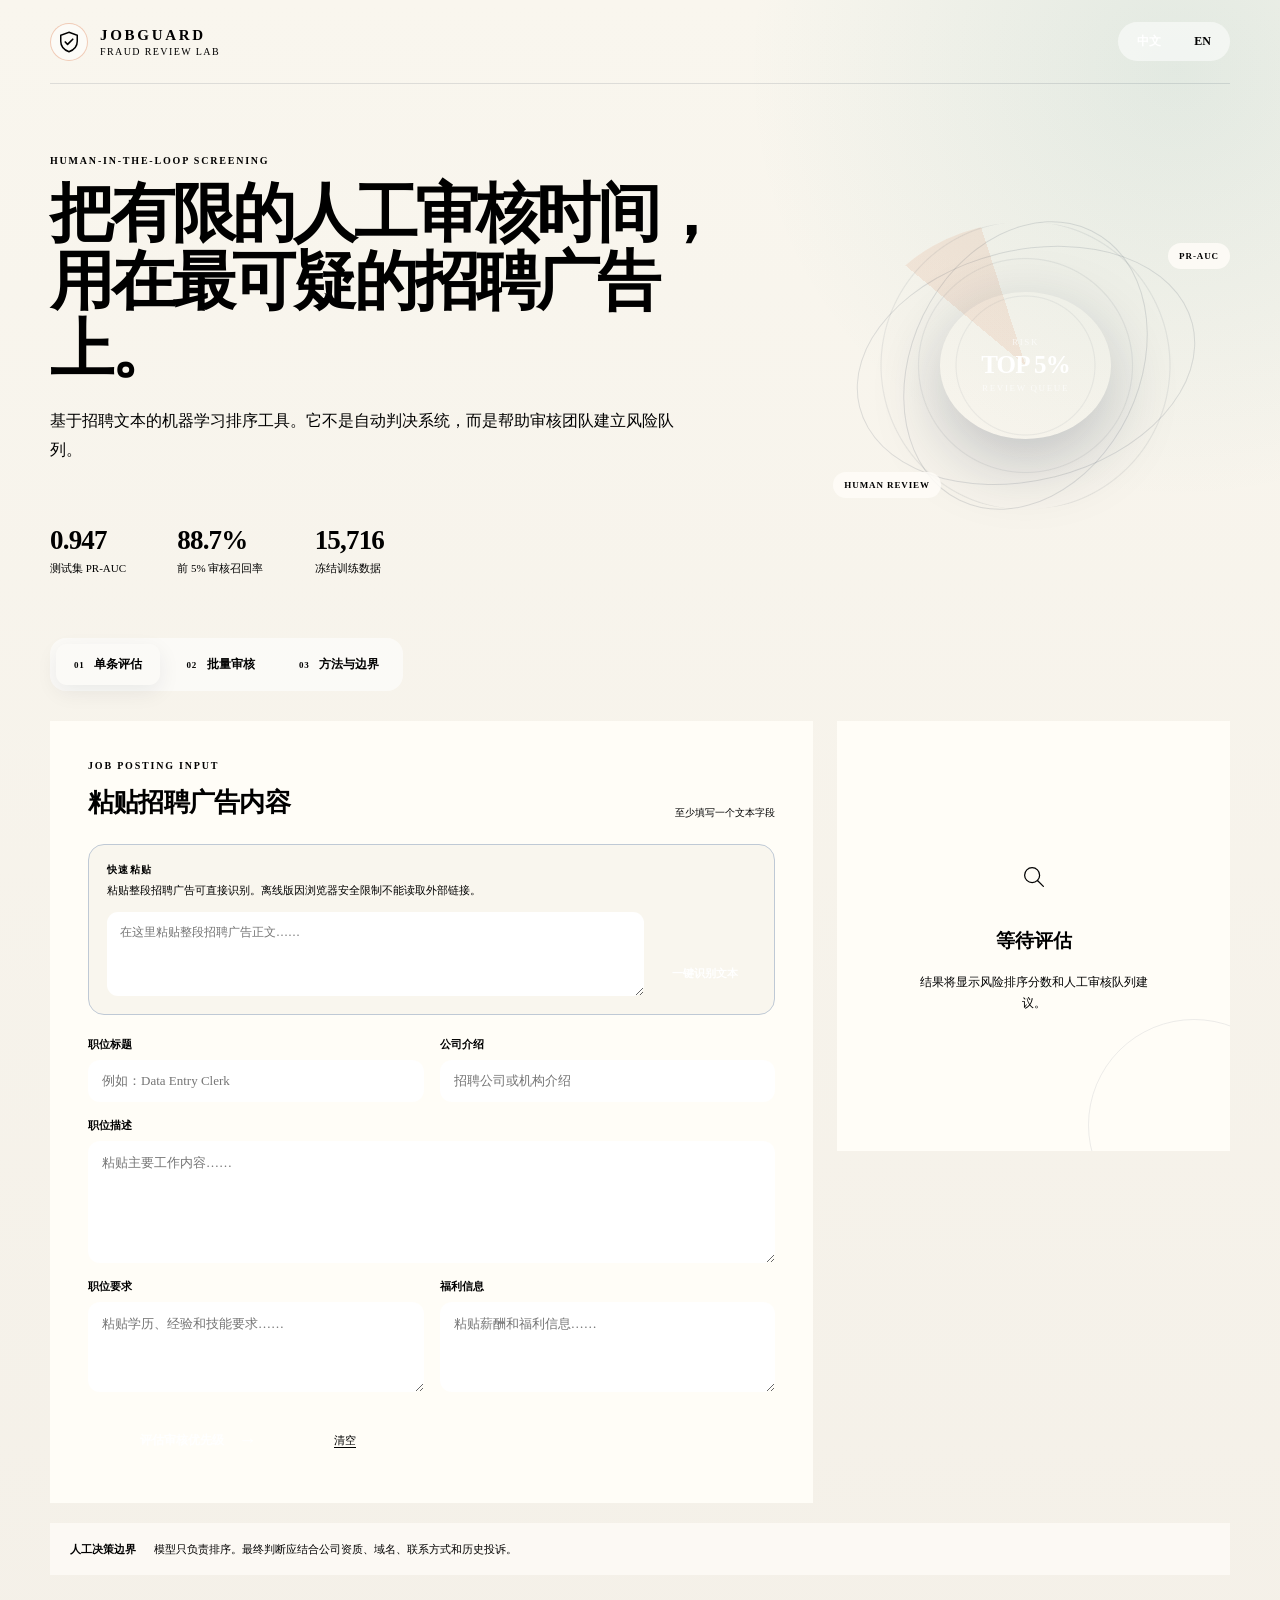
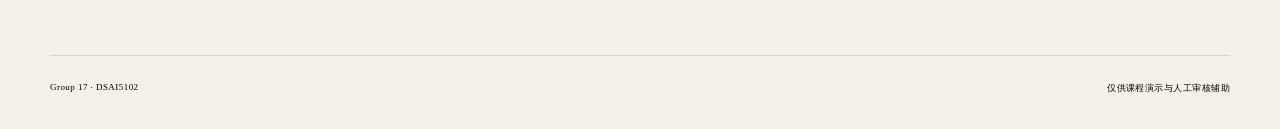
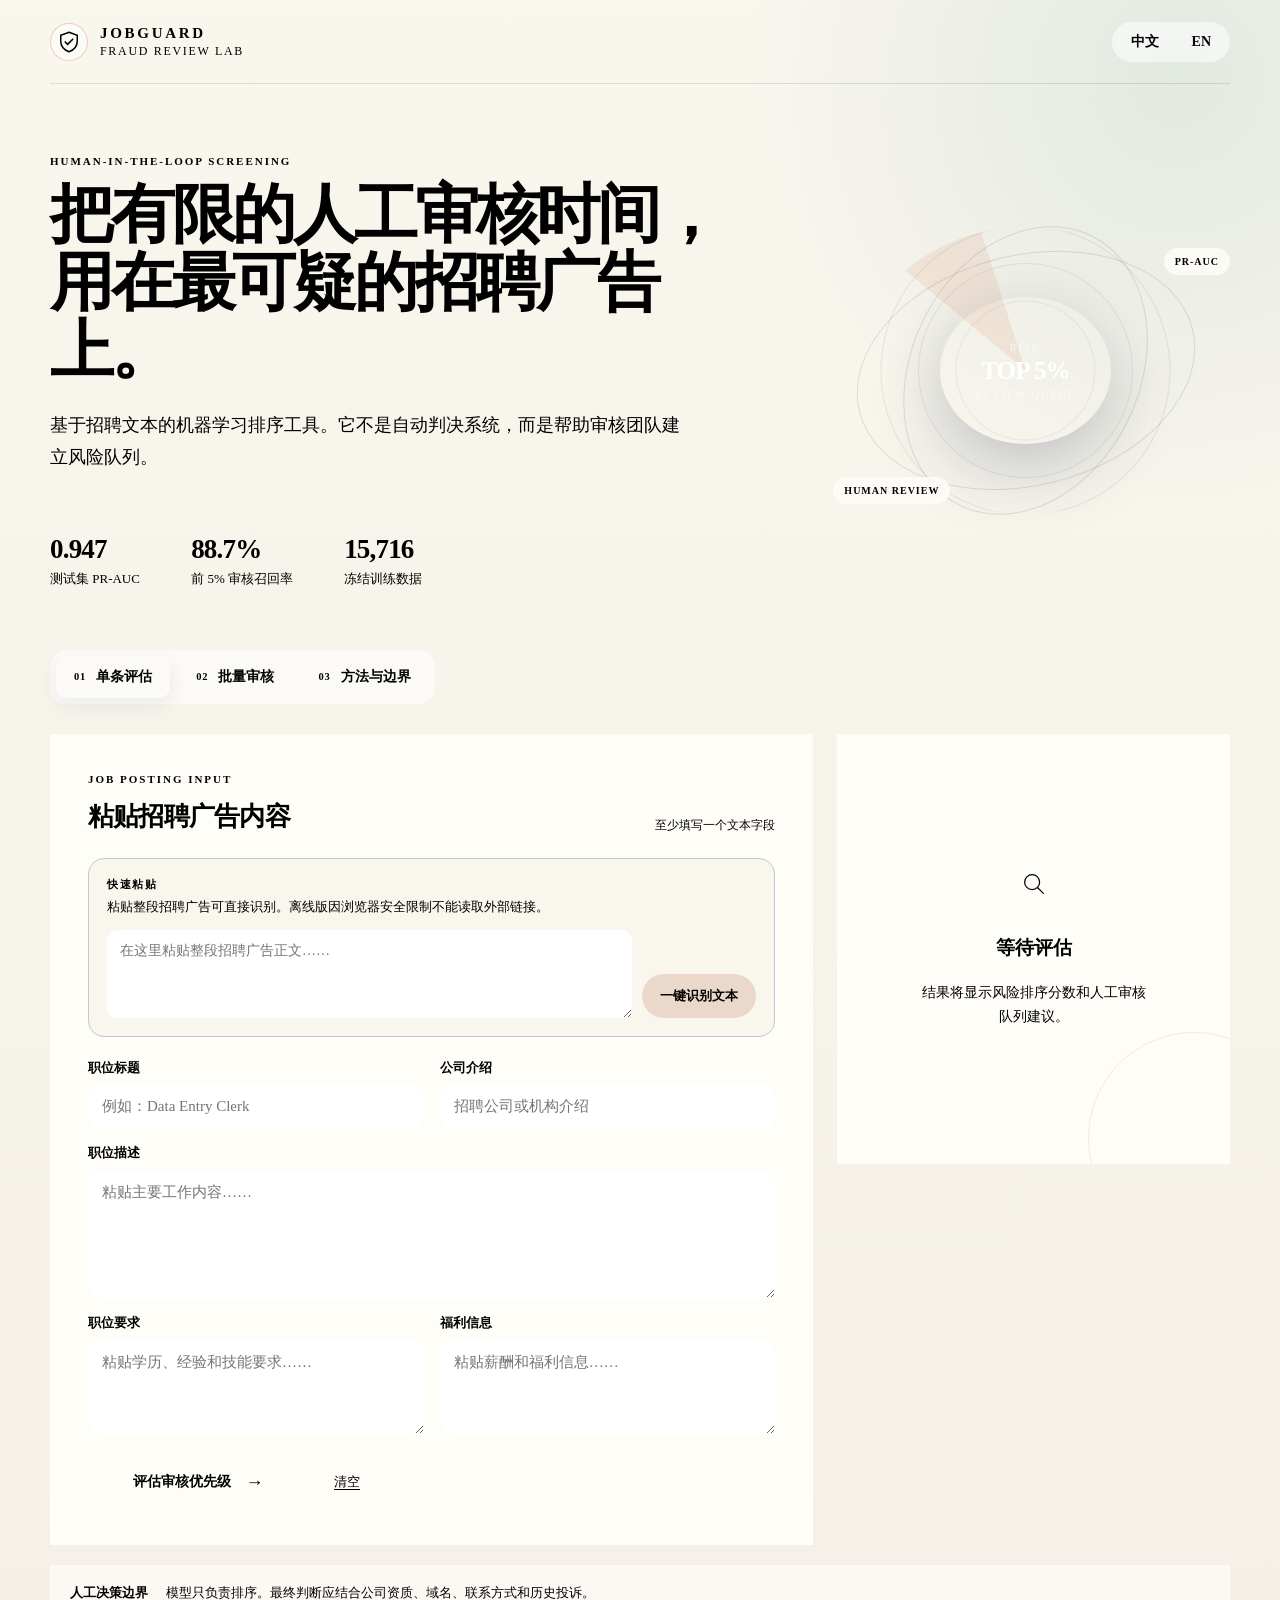
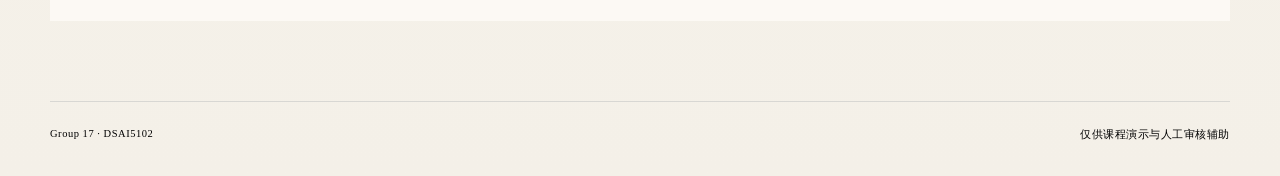
